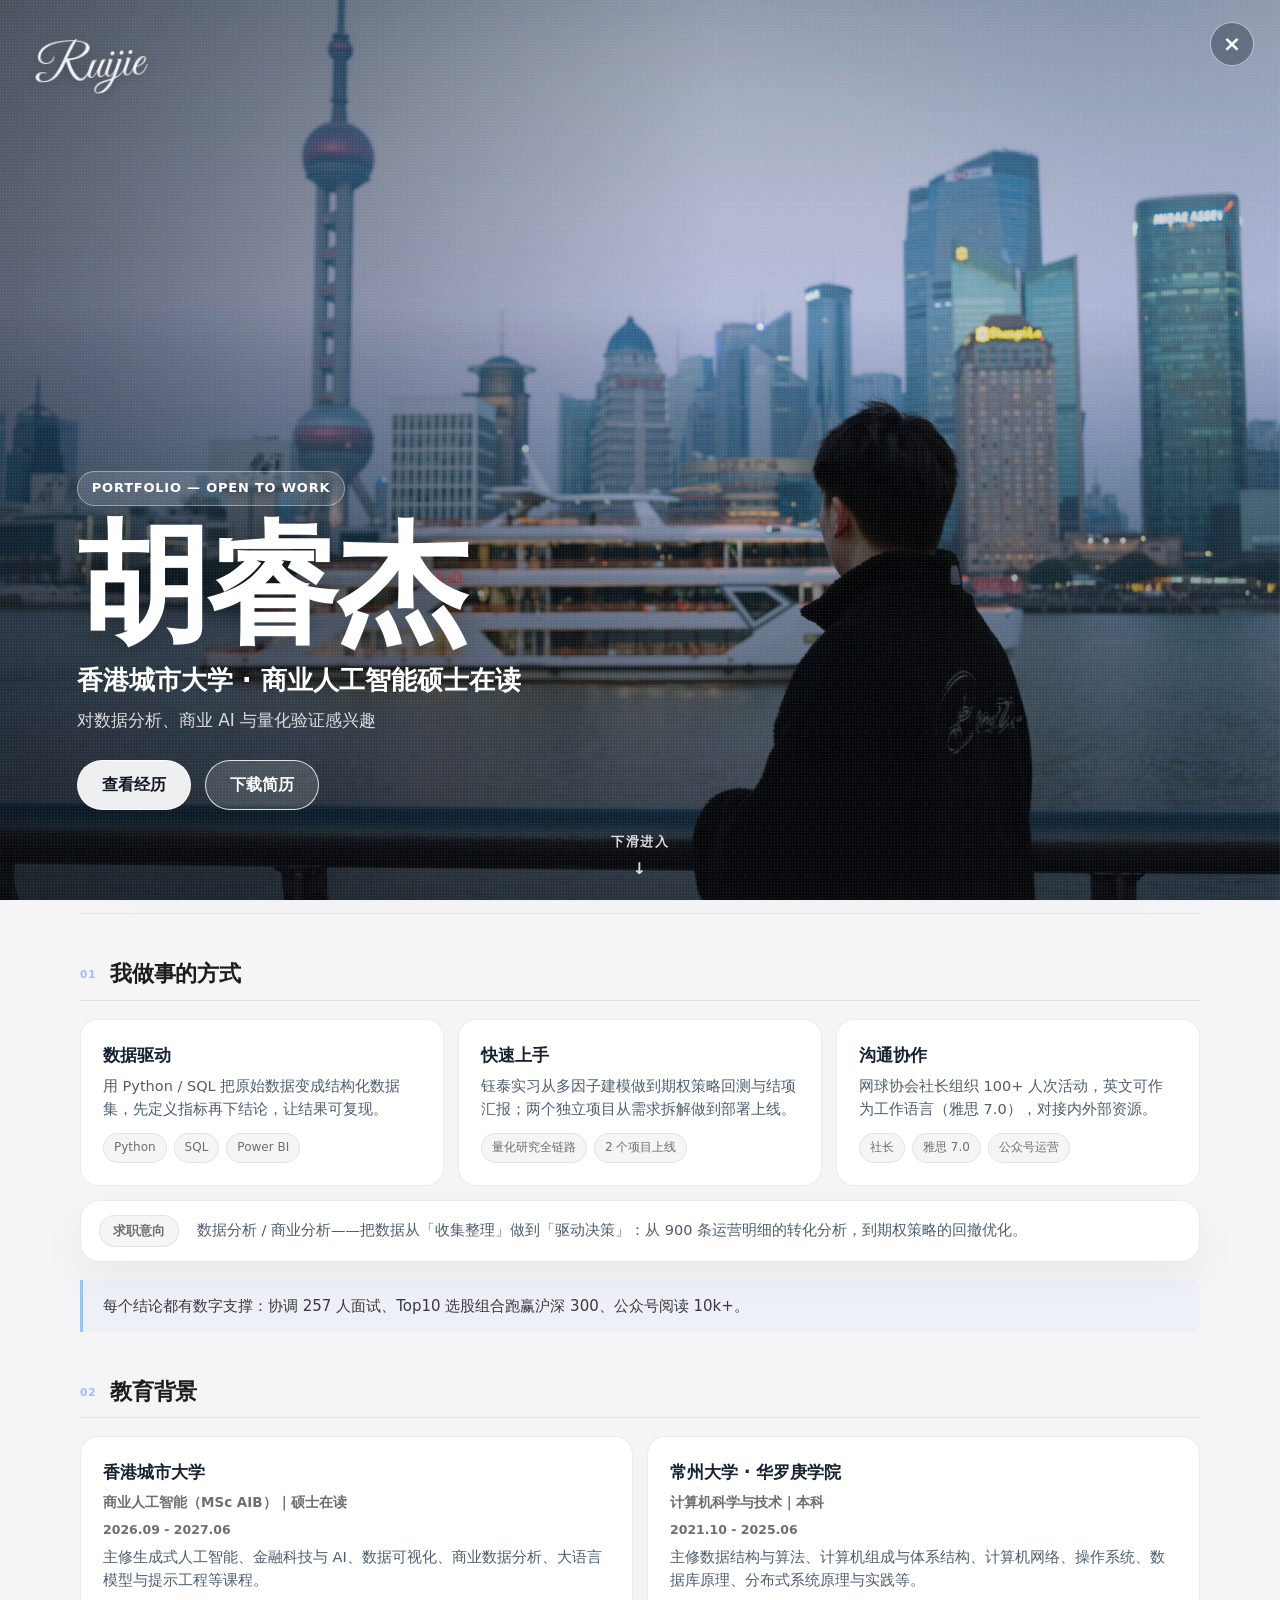
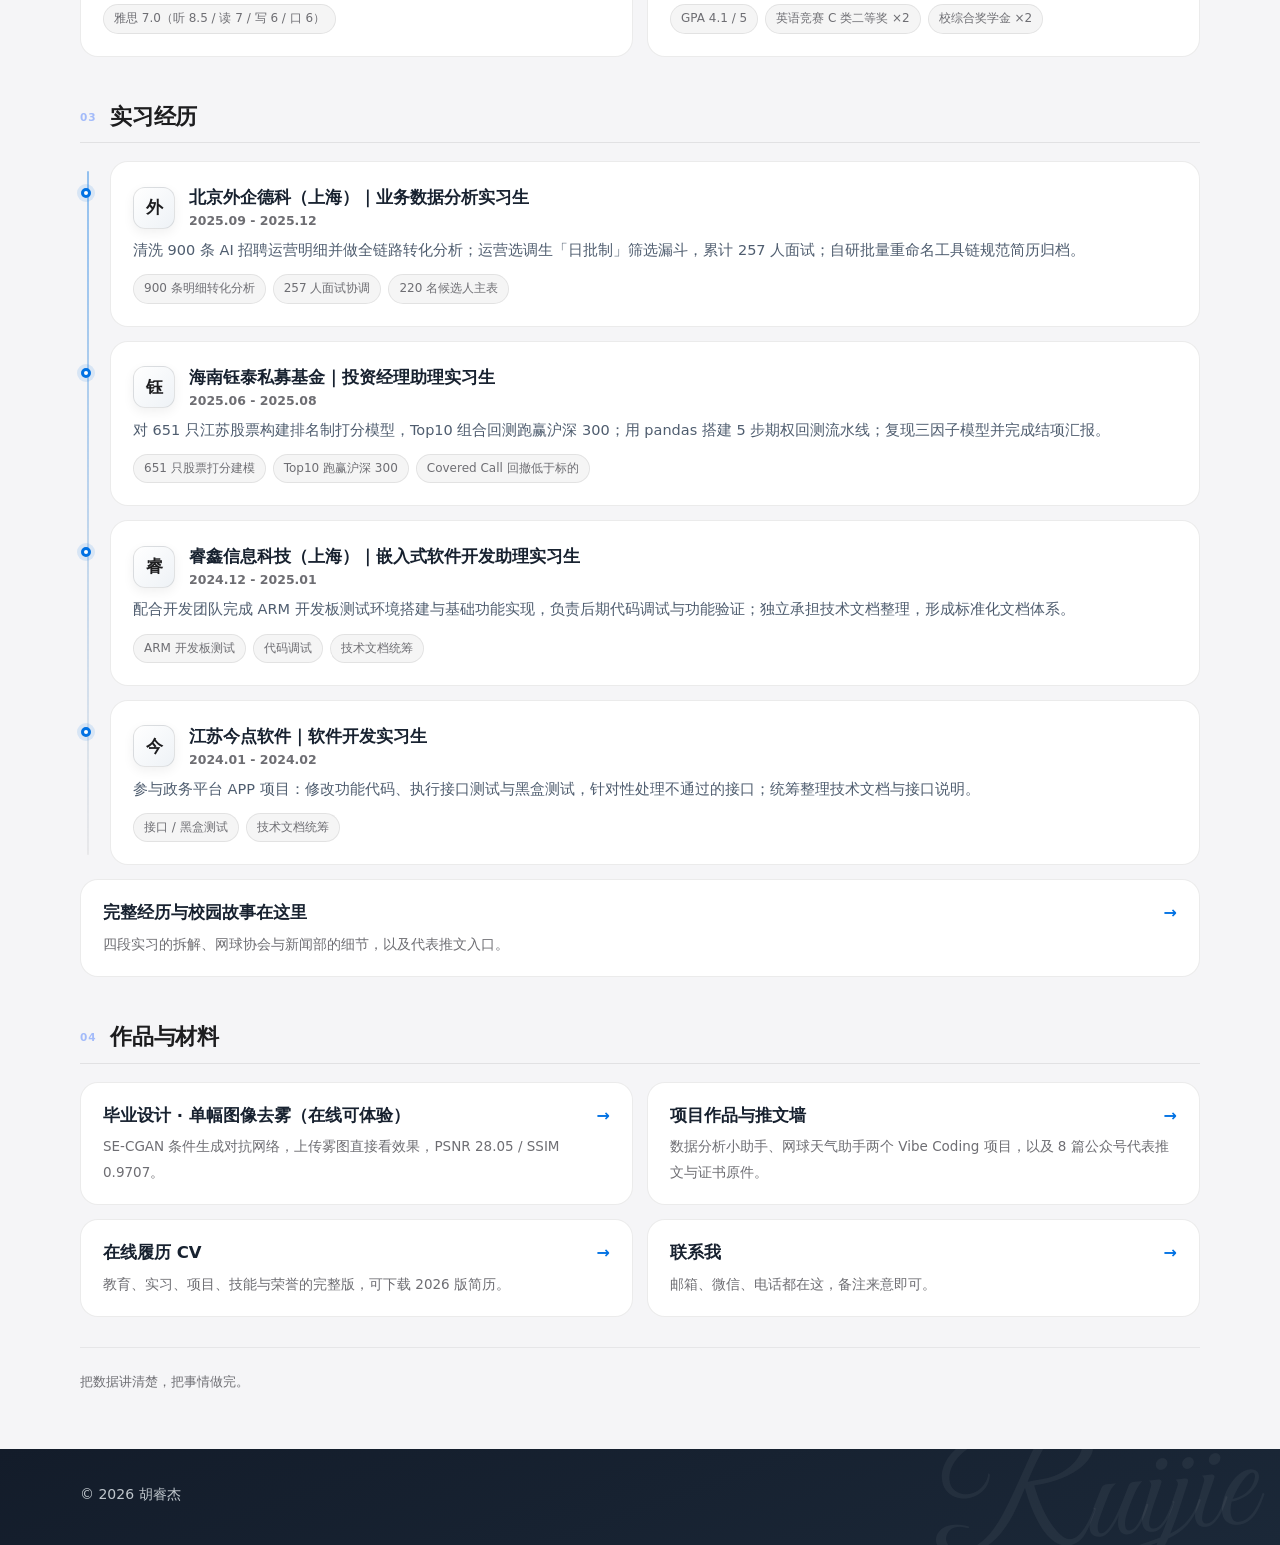
==== site/index.html @ 502c6fcb "feat: 子页对齐第四轮——页头入场编排/指标卡强调线/CV 编号/联系卡彩点（v=39） - 子页 page-hero 眉题/标题/导语/标签错峰入场（与主页同一仪式感） - mini-metri" ====
<!DOCTYPE html>
<html lang="zh-CN">
<head>
  <meta charset="UTF-8" />
  <meta name="viewport" content="width=device-width, initial-scale=1.0" />
  <title>胡睿杰 · 数据分析与商业 AI · 香港城市大学</title>
  <meta name="description" content="胡睿杰的个人主页 —— 计算机科班 × 商业 AI 复合背景，四段实习横跨数据、量化与开发，含毕业设计图像去雾算法在线体验。" />
  <meta name="theme-color" content="#f3f6f8" />
  <link rel="icon" href="assets/favicon.svg" type="image/svg+xml" />
  <meta property="og:type" content="website" />
  <meta property="og:locale" content="zh_CN" />
  <meta property="og:site_name" content="胡睿杰个人主页" />
  <meta property="og:title" content="胡睿杰 · 数据分析与商业 AI" />
  <meta property="og:description" content="把数据从「收集整理」做到「驱动决策」。四段实习 · 毕业设计在线可体验。" />
  <meta property="og:url" content="./index.html" />
  <meta property="og:image" content="assets/profile-hero.jpg" />
  <link rel="preload" as="image" href="assets/intro-hero.jpg" fetchpriority="high" />
  <link rel="preload" as="image" href="assets/profile-hero.jpg" fetchpriority="high" />
  <link rel="stylesheet" href="css/style.css?v=39" />
</head>
<body data-page="home">
  <a class="skip-link" href="#main">跳到主要内容</a>

  <!-- ============ 顶部导航 ============ -->
  <header class="site-header">
    <div class="nav-wrap">
      <a class="brand" href="index.html">
        <span class="brand-mark">胡</span>
        <span class="brand-text">胡睿杰</span>
      </a>
      <nav class="top-nav" aria-label="主导航">
        <a href="index.html" data-nav="home">Home</a>
        <a href="about.html" data-nav="about">About</a>
        <a href="experience.html" data-nav="experience">Cases</a>
        <a href="works.html" data-nav="works">Works</a>
        <a href="cv.html" data-nav="cv">CV</a>
        <a href="life.html" data-nav="life">Life</a>
        <a href="contact.html" data-nav="contact">Contact</a>
      </nav>
    </div>
  </header>

  <nav class="mobile-nav" aria-label="移动端导航">
    <a href="index.html" data-nav="home">首页</a>
    <a href="about.html" data-nav="about">关于</a>
    <a href="experience.html" data-nav="experience">经历</a>
    <a href="works.html" data-nav="works">作品</a>
    <a href="cv.html" data-nav="cv">履历</a>
    <a href="life.html" data-nav="life">生活</a>
    <a href="contact.html" data-nav="contact">联系</a>
  </nav>

  <!-- 工作 / 生活模式切换 -->
  <button class="mode-toggle" type="button" data-mode-toggle aria-pressed="false" aria-label="打开生活模式">
    <span data-mode-label>生活模式</span>
    <span class="mode-track" aria-hidden="true"><span></span></span>
  </button>

  <!-- ============ 开场遮罩：外滩暮色 → 主视觉 ============ -->
  <div class="work-intro" data-work-intro role="presentation">
    <span class="wi-sign" aria-hidden="true">Ruijie</span>
    <button class="wi-close" type="button" aria-label="进入主页">×</button>
    <div class="wi-media" aria-hidden="true">
      <img src="assets/intro-hero.jpg" alt="" loading="eager" fetchpriority="high" decoding="async" />
      <div class="wi-scrim"></div>
      <div class="wi-grain"></div>
    </div>
    <div class="wi-copy">
      <p class="wi-kicker">PORTFOLIO — OPEN TO WORK</p>
      <h1 class="wi-h1">胡睿杰</h1>
      <p class="wi-role">香港城市大学 · 商业人工智能硕士在读</p>
      <p class="wi-interests">对数据分析、商业 AI 与量化验证感兴趣</p>
      <div class="wi-actions">
        <a class="wi-btn wi-btn--primary" href="#experience">查看经历</a>
        <a class="wi-btn" href="assets/resume.pdfx" download="胡睿杰-简历-2026.pdf">下载简历</a>
      </div>
    </div>
    <div class="wi-hint" aria-hidden="true"><span>下滑进入</span><i>↓</i></div>
  </div>

  <main id="main">

    <!-- ==================================================
         工作区
         ================================================== -->
    <section class="profile-shell" data-mode-view="work" aria-hidden="false">
      <header class="profile-hero-card">
        <span class="hero-side-label" aria-hidden="true">PORTFOLIO — 2026 · SHANGHAI</span>
        <div class="profile-visual">
          <figure class="profile-portrait">
            <img src="assets/profile-hero.jpg" width="720" height="960" alt="胡睿杰个人照片（上海外滩）" loading="eager" fetchpriority="high" decoding="async" />
            <figcaption><span>Target</span><strong>数据分析 × 商业 AI</strong></figcaption>
          </figure>
          <div class="portrait-note" aria-label="头像下说明">
            <p>习惯把一件事从「拿到原始数据」一路做到「能支撑业务决策」，每个结论都有数字支撑。</p>
          </div>
        </div>
        <div class="profile-hero-copy">
          <p class="profile-kicker">工作区 / Data × AI</p>
          <h1>胡睿杰<span class="hero-sign" aria-hidden="true">Ruijie</span></h1>
          <p class="profile-role">计算机科学与技术本科 · 香港城市大学商业人工智能硕士在读</p>
          <p class="profile-slogan">数据分析 · 商业 AI · 量化验证 · 坐标上海</p>
          <p class="profile-contact">18916647173 · 921458257@qq.com · 微信 nick921458257</p>
          <div class="profile-actions">
            <a class="is-primary" href="cv.html">查看 CV</a>
            <a href="assets/resume.pdfx" download="胡睿杰-简历-2026.pdf">下载简历</a>
            <a href="assets/resume-en.pdfx" download="HuRuijie-Resume-2026.pdf">英文简历</a>
            <a href="experience.html">经历详情</a>
            <a href="works.html">作品材料</a>
            <a href="contact.html">联系我</a>
          </div>
          <div class="hero-proof-grid" aria-label="核心数据">
            <article><strong><span data-count="4">0</span> 段</strong><span>实习经历</span></article>
            <article><strong><span data-count="4.1" data-decimals="1">0</span> / 5</strong><span>本科 GPA</span></article>
            <article><strong><span data-count="7" data-decimals="1">0</span></strong><span>雅思成绩</span></article>
            <article><strong><span data-count="2">0</span> 个</strong><span>双项目已上线</span></article>
          </div>
        </div>
      </header>

      <div class="ticker" aria-hidden="true">
        <div class="ticker-track">
          <span>数据分析</span><i>✦</i><span>商业 AI</span><i>✦</i><span>量化验证</span><i>✦</i><span>Python</span><i>✦</i><span>SQL</span><i>✦</i><span>Power BI</span><i>✦</i><span>Vibe Coding</span><i>✦</i><span>FastAPI</span><i>✦</i><span>Docker</span><i>✦</i><span>CloudBase</span><i>✦</i>
          <span>数据分析</span><i>✦</i><span>商业 AI</span><i>✦</i><span>量化验证</span><i>✦</i><span>Python</span><i>✦</i><span>SQL</span><i>✦</i><span>Power BI</span><i>✦</i><span>Vibe Coding</span><i>✦</i><span>FastAPI</span><i>✦</i><span>Docker</span><i>✦</i><span>CloudBase</span><i>✦</i>
        </div>
      </div>

      <section class="profile-section reveal" id="section-method">
        <h2>我做事的方式</h2>
        <div class="profile-grid three">
          <article class="profile-card">
            <strong>数据驱动</strong>
            <p>用 Python / SQL 把原始数据变成结构化数据集，先定义指标再下结论，让结果可复现。</p>
            <div class="profile-tags"><span>Python</span><span>SQL</span><span>Power BI</span></div>
          </article>
          <article class="profile-card">
            <strong>快速上手</strong>
            <p>钰泰实习从多因子建模做到期权策略回测与结项汇报；两个独立项目从需求拆解做到部署上线。</p>
            <div class="profile-tags"><span>量化研究全链路</span><span>2 个项目上线</span></div>
          </article>
          <article class="profile-card">
            <strong>沟通协作</strong>
            <p>网球协会社长组织 100+ 人次活动，英文可作为工作语言（雅思 7.0），对接内外部资源。</p>
            <div class="profile-tags"><span>社长</span><span>雅思 7.0</span><span>公众号运营</span></div>
          </article>
        </div>
        <div class="career-intent">
          <span>求职意向</span>
          <p>数据分析 / 商业分析——把数据从「收集整理」做到「驱动决策」：从 900 条运营明细的转化分析，到期权策略的回撤优化。</p>
        </div>
        <blockquote>每个结论都有数字支撑：协调 257 人面试、Top10 选股组合跑赢沪深 300、公众号阅读 10k+。</blockquote>
      </section>

      <section class="profile-section reveal">
        <h2>教育背景</h2>
        <div class="profile-grid two">
          <article class="profile-card">
            <strong>香港城市大学</strong>
            <span>商业人工智能（MSc AIB）｜硕士在读</span>
            <small>2026.09 - 2027.06</small>
            <p>主修生成式人工智能、金融科技与 AI、数据可视化、商业数据分析、大语言模型与提示工程等课程。</p>
            <div class="profile-tags"><span>雅思 7.0（听 8.5 / 读 7 / 写 6 / 口 6）</span></div>
          </article>
          <article class="profile-card">
            <strong>常州大学 · 华罗庚学院</strong>
            <span>计算机科学与技术｜本科</span>
            <small>2021.10 - 2025.06</small>
            <p>主修数据结构与算法、计算机组成与体系结构、计算机网络、操作系统、数据库原理、分布式系统原理与实践等。</p>
            <div class="profile-tags"><span>GPA 4.1 / 5</span><span>英语竞赛 C 类二等奖 ×2</span><span>校综合奖学金 ×2</span></div>
          </article>
        </div>
      </section>

      <section class="profile-section reveal" id="experience">
        <h2>实习经历</h2>
        <div class="profile-timeline">
          <article class="profile-card">
            <div class="profile-card-head">
              <span class="company-chip" aria-hidden="true">外</span>
              <div>
                <strong>北京外企德科（上海）｜业务数据分析实习生</strong>
                <small>2025.09 - 2025.12</small>
              </div>
            </div>
            <p>清洗 900 条 AI 招聘运营明细并做全链路转化分析；运营选调生「日批制」筛选漏斗，累计 257 人面试；自研批量重命名工具链规范简历归档。</p>
            <div class="profile-tags"><span>900 条明细转化分析</span><span>257 人面试协调</span><span>220 名候选人主表</span></div>
          </article>
          <article class="profile-card">
            <div class="profile-card-head">
              <span class="company-chip" aria-hidden="true">钰</span>
              <div>
                <strong>海南钰泰私募基金｜投资经理助理实习生</strong>
                <small>2025.06 - 2025.08</small>
              </div>
            </div>
            <p>对 651 只江苏股票构建排名制打分模型，Top10 组合回测跑赢沪深 300；用 pandas 搭建 5 步期权回测流水线；复现三因子模型并完成结项汇报。</p>
            <div class="profile-tags"><span>651 只股票打分建模</span><span>Top10 跑赢沪深 300</span><span>Covered Call 回撤低于标的</span></div>
          </article>
          <article class="profile-card">
            <div class="profile-card-head">
              <span class="company-chip" aria-hidden="true">睿</span>
              <div>
                <strong>睿鑫信息科技（上海）｜嵌入式软件开发助理实习生</strong>
                <small>2024.12 - 2025.01</small>
              </div>
            </div>
            <p>配合开发团队完成 ARM 开发板测试环境搭建与基础功能实现，负责后期代码调试与功能验证；独立承担技术文档整理，形成标准化文档体系。</p>
            <div class="profile-tags"><span>ARM 开发板测试</span><span>代码调试</span><span>技术文档统筹</span></div>
          </article>
          <article class="profile-card">
            <div class="profile-card-head">
              <span class="company-chip" aria-hidden="true">今</span>
              <div>
                <strong>江苏今点软件｜软件开发实习生</strong>
                <small>2024.01 - 2024.02</small>
              </div>
            </div>
            <p>参与政务平台 APP 项目：修改功能代码、执行接口测试与黑盒测试，针对性处理不通过的接口；统筹整理技术文档与接口说明。</p>
            <div class="profile-tags"><span>接口 / 黑盒测试</span><span>技术文档统筹</span></div>
          </article>
        </div>
        <a class="profile-link-card" href="experience.html" style="margin-top:14px"><em>→</em><strong>完整经历与校园故事在这里</strong><span>四段实习的拆解、网球协会与新闻部的细节，以及代表推文入口。</span></a>
      </section>

      <section class="profile-section reveal">
        <h2>作品与材料</h2>
        <div class="profile-grid two">
          <a class="profile-link-card" href="dehaze.html" data-dehaze-demo><em>→</em><strong>毕业设计 · 单幅图像去雾（在线可体验）</strong><span>SE-CGAN 条件生成对抗网络，上传雾图直接看效果，PSNR 28.05 / SSIM 0.9707。</span></a>
          <a class="profile-link-card" href="works.html"><em>→</em><strong>项目作品与推文墙</strong><span>数据分析小助手、网球天气助手两个 Vibe Coding 项目，以及 8 篇公众号代表推文与证书原件。</span></a>
          <a class="profile-link-card" href="cv.html"><em>→</em><strong>在线履历 CV</strong><span>教育、实习、项目、技能与荣誉的完整版，可下载 2026 版简历。</span></a>
          <a class="profile-link-card" href="contact.html"><em>→</em><strong>联系我</strong><span>邮箱、微信、电话都在这，备注来意即可。</span></a>
        </div>
      </section>

      <footer class="profile-footer">把数据讲清楚，把事情做完。</footer>
    </section>

    <!-- ==================================================
         生活区
         ================================================== -->
    <section class="profile-shell" data-mode-view="life" aria-hidden="true" inert hidden>
      <header class="profile-hero-life">
        <div class="profile-hero-copy">
          <p class="profile-kicker">下班后 / Life</p>
          <h1>生活里的我</h1>
          <div class="friend-card" aria-label="交友名片">
            <div class="friend-zodiac" aria-hidden="true"><span>🎾</span></div>
            <div>
              <span class="friend-label">交友名片</span>
              <strong>网球协会社长 · 剪辑 &amp; 摄影</strong>
              <p>白天和数据打交道，晚上在球场、剪辑台和取景框里换脑子。</p>
            </div>
          </div>
          <div class="profile-actions">
            <a class="is-primary" href="contact.html">聊聊</a>
            <a href="works.html">看作品</a>
            <a href="cv.html">看履历</a>
          </div>
          <div class="signal-board" data-signal-board>
            <div class="signal-tabs" role="tablist" aria-label="生活兴趣">
              <button type="button" class="is-active" data-signal-tab data-signal-text="网球打了四年，从院队训练打到校级比赛执裁，球场是留给自己的换脑时间。">网球</button>
              <button type="button" data-signal-tab data-signal-text="PR / 剪映剪片子，Lightroom 和 PS 修图；公众号推文的排版美编也一直在做。">剪辑 &amp; 摄影</button>
              <button type="button" data-signal-tab data-signal-text="坐标上海，喜欢带着相机压马路，外滩、街角和落日都拍。">街头</button>
            </div>
            <p data-signal-copy aria-live="polite">网球打了四年，从院队训练打到校级比赛执裁，球场是留给自己的换脑时间。</p>
          </div>
          <div class="hero-proof-grid" aria-label="生活关键词">
            <article><strong>Sport</strong><span>网球</span></article>
            <article><strong>Create</strong><span>PR 剪辑 / LR 修图</span></article>
            <article><strong>City</strong><span>坐标上海</span></article>
            <article><strong>Media</strong><span>公众号美编</span></article>
          </div>
        </div>
        <figure class="life-portrait">
          <img src="assets/life/life-p1.jpg" data-random-life-photo data-photo-pool="assets/life/life-p1.jpg,assets/life/life-p2.jpg,assets/life/life-p3.jpg,assets/life/life-p4.jpg" width="675" height="900" alt="随机生活照片" loading="lazy" decoding="async" />
        </figure>
      </header>

      <div class="ticker ticker--life" aria-hidden="true">
        <div class="ticker-track">
          <span>网球</span><i>✦</i><span>剪辑</span><i>✦</i><span>摄影</span><i>✦</i><span>街头</span><i>✦</i><span>落日</span><i>✦</i><span>雪场</span><i>✦</i><span>上海</span><i>✦</i><span>公众号美编</span><i>✦</i><span>三体</span><i>✦</i><span>F1</span><i>✦</i>
          <span>网球</span><i>✦</i><span>剪辑</span><i>✦</i><span>摄影</span><i>✦</i><span>街头</span><i>✦</i><span>落日</span><i>✦</i><span>雪场</span><i>✦</i><span>上海</span><i>✦</i><span>公众号美编</span><i>✦</i><span>三体</span><i>✦</i><span>F1</span><i>✦</i>
        </div>
      </div>

      <section class="profile-section profile-life-gallery reveal">
        <h2>生活照片墙</h2>
        <p class="wall-hint life-hint">按住照片左右拖动浏览，也可以聚焦后使用键盘方向键。</p>
        <div class="drag-wall photo-wall" data-drag-wall tabindex="0" aria-label="生活照片墙，可左右拖动">
          <figure><img src="assets/life/life-01.jpg" alt="躺在木地板上休息" draggable="false" loading="lazy" /><figcaption>日常</figcaption></figure>
          <figure><img src="assets/life/life-02.jpg" alt="秋日金黄的树叶" draggable="false" loading="lazy" /><figcaption>秋叶</figcaption></figure>
          <figure><img src="assets/life/life-03.jpg" alt="银杏树下的古建长廊" draggable="false" loading="lazy" /><figcaption>银杏</figcaption></figure>
          <figure><img src="assets/life/life-04.jpg" alt="俯瞰海岸线" draggable="false" loading="lazy" /><figcaption>海岸</figcaption></figure>
          <figure><img src="assets/life/life-05.jpg" alt="黑白色调的海边" draggable="false" loading="lazy" /><figcaption>海边</figcaption></figure>
          <figure><img src="assets/life/life-06.jpg" alt="日落下的剪影" draggable="false" loading="lazy" /><figcaption>日落</figcaption></figure>
          <figure><img src="assets/life/life-07.jpg" alt="街头的气球摊" draggable="false" loading="lazy" /><figcaption>街头</figcaption></figure>
          <figure><img src="assets/life/life-08.jpg" alt="路边遇见的猫" draggable="false" loading="lazy" /><figcaption>猫</figcaption></figure>
          <figure><img src="assets/life/life-09.jpg" alt="街边画像师" draggable="false" loading="lazy" /><figcaption>画摊</figcaption></figure>
          <figure><img src="assets/life/life-10.jpg" alt="行驶中的列车窗外" draggable="false" loading="lazy" /><figcaption>列车</figcaption></figure>
          <figure><img src="assets/life/life-11.jpg" alt="夜晚街头拍摄" draggable="false" loading="lazy" /><figcaption>夜拍</figcaption></figure>
          <figure><img src="assets/life/life-12.jpg" alt="雪场滑雪" draggable="false" loading="lazy" /><figcaption>滑雪</figcaption></figure>
        </div>
      </section>

      <section class="profile-section reveal">
        <h2>爱好</h2>
        <div class="profile-grid two">
          <article class="profile-card">
            <strong>在动</strong>
            <p>网球协会社长，组织训练与校级比赛执裁，从 0-1 参与策划校级比赛。</p>
            <div class="profile-tags"><span>网球 · 社长</span><span>周训 10+ 次</span><span>校级比赛执裁</span></div>
          </article>
          <article class="profile-card">
            <strong>在创作</strong>
            <p>视频剪辑（PR / 剪映）、摄影修图（Lightroom / PS）、公众号推文美编。</p>
            <div class="profile-tags"><span>视频剪辑</span><span>摄影修图</span><span>美编</span><span>英语 · 雅思 7.0</span></div>
          </article>
        </div>
      </section>

      <section class="profile-section reveal">
        <h2>镜头里的</h2>
        <p style="margin:0 0 14px;color:#4f5d6f;font-size:14.5px">取景框常去的几类地方：街头、秋天、海边、夜色和雪场。</p>
        <div class="cover-grid">
          <figure class="cover-card">
            <span class="cover-art"><img src="assets/life/life-07.jpg" alt="街头气球摊" loading="lazy" /></span>
            <span class="cover-label">街头</span><strong>人间烟火</strong><em>气球摊</em>
          </figure>
          <figure class="cover-card">
            <span class="cover-art"><img src="assets/life/life-02.jpg" alt="秋日金黄树叶" loading="lazy" /></span>
            <span class="cover-label">自然</span><strong>秋叶</strong><em>季节感</em>
          </figure>
          <figure class="cover-card">
            <span class="cover-art"><img src="assets/life/life-04.jpg" alt="俯瞰海岸线" loading="lazy" /></span>
            <span class="cover-label">远方</span><strong>海岸</strong><em>远眺</em>
          </figure>
          <figure class="cover-card">
            <span class="cover-art"><img src="assets/life/life-11.jpg" alt="夜晚街头" loading="lazy" /></span>
            <span class="cover-label">城市</span><strong>夜色</strong><em>夜拍</em>
          </figure>
          <figure class="cover-card">
            <span class="cover-art"><img src="assets/life/life-10.jpg" alt="列车窗外" loading="lazy" /></span>
            <span class="cover-label">旅途</span><strong>列车</strong><em>在路上</em>
          </figure>
          <figure class="cover-card">
            <span class="cover-art"><img src="assets/life/life-12.jpg" alt="雪场滑雪" loading="lazy" /></span>
            <span class="cover-label">冬天</span><strong>雪场</strong><em>滑雪</em>
          </figure>
        </div>
      </section>

      <section class="profile-section reveal">
        <h2>片单和书架</h2>
        <p style="margin:0 0 14px;color:#4f5d6f;font-size:14.5px">片单和书架里常出现的几个名字，剪辑找灵感时也会翻。</p>
        <div class="media-grid">
          <article class="media-card">
            <span class="media-poster"><img src="assets/media/wandering-earth.jpg" alt="《流浪地球》海报" loading="lazy" decoding="async" /></span>
            <span class="media-type">电影 / 科幻</span><strong>《流浪地球》</strong><em>带着家流浪</em>
          </article>
          <article class="media-card">
            <span class="media-poster"><img src="assets/media/f1.jpg" alt="《F1：狂飙飞车》海报" loading="lazy" decoding="async" /></span>
            <span class="media-type">电影 / 运动</span><strong>《F1：狂飙飞车》</strong><em>极速热血</em>
          </article>
          <article class="media-card">
            <span class="media-poster"><img src="assets/media/oppenheimer.jpg" alt="《奥本海默》海报" loading="lazy" decoding="async" /></span>
            <span class="media-type">电影 / 传记</span><strong>《奥本海默》</strong><em>传记史诗</em>
          </article>
          <article class="media-card">
            <span class="media-poster"><img src="assets/media/dragon-restaurant.jpg" alt="《欢迎来龙餐馆》海报" loading="lazy" decoding="async" /></span>
            <span class="media-type">电影 / 战争</span><strong>《欢迎来龙餐馆》</strong><em>战火与烟火</em>
          </article>
        </div>
        <div class="media-sub"><span class="comic-label">番剧口味</span></div>
        <div class="media-grid media-grid--books">
          <article class="media-card">
            <span class="media-poster"><img src="assets/media/attack-on-titan.jpg" alt="《进击的巨人》海报" loading="lazy" decoding="async" /></span>
            <span class="media-type">热血 / 神作</span><strong>《进击的巨人》</strong><em>自由与墙</em>
          </article>
          <article class="media-card">
            <span class="media-poster"><img src="assets/media/frieren.jpg" alt="《葬送的芙莉莲》海报" loading="lazy" decoding="async" /></span>
            <span class="media-type">治愈 / 奇幻</span><strong>《葬送的芙莉莲》</strong><em>旅途与时间</em>
          </article>
          <article class="media-card">
            <span class="media-poster"><img src="assets/media/scissor-seven.jpg" alt="《刺客伍六七》海报" loading="lazy" decoding="async" /></span>
            <span class="media-type">搞笑 / 热血</span><strong>《刺客伍六七》</strong><em>无厘头温柔</em>
          </article>
        </div>
        <div class="media-sub"><span class="comic-label">阅读清单</span></div>
        <div class="media-grid media-grid--books">
          <article class="media-card">
            <span class="media-poster"><img src="assets/media/three-body.jpg" alt="《三体》封面" loading="lazy" decoding="async" /></span>
            <span class="media-type">刘慈欣</span><strong>《三体》</strong><em>宏大叙事</em>
          </article>
          <article class="media-card">
            <span class="media-poster"><img src="assets/media/baiyexing.jpg" alt="《白夜行》封面" loading="lazy" decoding="async" /></span>
            <span class="media-type">东野圭吾</span><strong>《白夜行》</strong><em>罪与守望</em>
          </article>
          <article class="media-card">
            <span class="media-poster"><img src="assets/media/linhai-xueyuan.jpg" alt="《林海雪原》封面" loading="lazy" decoding="async" /></span>
            <span class="media-type">曲波</span><strong>《林海雪原》</strong><em>剿匪传奇</em>
          </article>
        </div>
      </section>

      <section class="profile-section reveal">
        <h2>正在听</h2>
        <p style="margin:0 0 14px;color:#4f5d6f;font-size:14.5px">歌单里会反复点开的几首。</p>
        <div class="song-grid">
          <article class="song-card">
            <img class="song-cover" src="assets/media/wedonttalkanymore.jpg" alt="We Don't Talk Anymore 单曲封面" width="300" height="300" loading="lazy" decoding="async" />
            <div><strong>We Don't Talk Anymore · Charlie Puth</strong><span>旋律一响就上头的一首。</span></div>
          </article>
          <article class="song-card">
            <img class="song-cover" src="assets/media/baby.jpg" alt="Baby 单曲封面" width="300" height="300" loading="lazy" decoding="async" />
            <div><strong>Baby · Justin Bieber</strong><span>前奏一响就回到学生时代。</span></div>
          </article>
          <article class="song-card">
            <img class="song-cover" src="assets/media/aicuo.jpg" alt="王力宏《改变自己》专辑封面" width="300" height="300" loading="lazy" decoding="async" />
            <div><strong>爱错 · 王力宏</strong><span>专辑里最耐听的一首。</span></div>
          </article>
        </div>
      </section>

      <section class="profile-section reveal">
        <h2>去过的地方</h2>
        <p style="margin:0 0 14px;color:#4f5d6f;font-size:14.5px">镜头跟着通勤、假期和心情走——压马路、追秋天、去海边、上雪场。</p>
        <div class="career-intent">
          <span>出发地</span>
          <p>上海 —— 外滩的落日、古镇的园林、海岸线和冬天的雪场。</p>
        </div>
        <div class="profile-tags" style="margin-top:14px">
          <span>上海 · 外滩</span><span>古镇园林</span><span>海岸线</span><span>雪场</span><span>街头巷尾</span><span>列车窗外</span>
        </div>
      </section>

      <footer class="profile-footer">数据之外，生活也要有留白。</footer>
    </section>
  </main>

  <footer class="footer">
    <div class="container">
      <span>© <span data-year>2026</span> 胡睿杰</span>
    </div>
  </footer>

  <button class="back-top" data-back-top type="button" aria-label="返回顶部">↑</button>

  <script type="module" src="js/app.js?v=39"></script>
</body>
</html>
---- site/css/style.css ----
/* ============================================================
   胡睿杰个人主页 · 全站样式
   设计语言：浅灰纸张底 + 墨色描边 + 硬偏移阴影（子页）
            Apple 式极简白卡（主页工作区）
   ============================================================ */

/* 手写署名字体：自托管（OFL 许可），全站一致，无外部依赖 */
@font-face {
  font-family: "Great Vibes";
  font-style: normal;
  font-weight: 400;
  font-display: swap;
  src: url("../assets/fonts/great-vibes-latin.woff2") format("woff2");
}

/* ---------- 设计令牌 ---------- */
:root {
  --paper: #f3f6f8;
  --ink: #17212f;
  --ink-2: #3f4c5f;
  --muted: #667085;
  --line: rgba(37, 52, 66, 0.12);
  --line-strong: rgba(23, 33, 47, 0.16);
  --white: #ffffff;
  --blue: #326bff;
  --apple-blue: #0071e3;
  --teal: #1f6c88;
  --orange: #f39b43;
  --cyan: #29c7cf;
  --shadow-soft: 0 22px 60px rgba(37, 52, 66, 0.1);
  --shadow-soft-sm: 0 12px 34px rgba(37, 52, 66, 0.08);
  --comic-shadow: 7px 7px 0 rgba(16, 23, 34, 0.12);
  --comic-shadow-sm: 4px 4px 0 rgba(16, 23, 34, 0.12);
  --radius: 8px;
  --radius-lg: 18px;
  --ease: cubic-bezier(0.22, 0.61, 0.36, 1);
  --text-2: #455366;
  --font-sans: "PingFang SC", "Microsoft YaHei", "Noto Sans SC", system-ui,
    -apple-system, BlinkMacSystemFont, sans-serif;
  --font-script: "Great Vibes", cursive;

  /* 主页工作区（Apple 风） */
  --profile-bg: #f5f5f7;
  --profile-text: #1d1d1f;
  --profile-text-2: #6e6e73;
  --profile-border: rgba(0, 0, 0, 0.08);
  --profile-card: #ffffff;
  --profile-accent: #0071e3;
}

/* ---------- 基础 ---------- */
* { box-sizing: border-box; }
*::before, *::after { box-sizing: border-box; }

html {
  scroll-behavior: smooth;
  scroll-padding-top: 88px;
  overflow-x: hidden;
  max-width: 100vw;
  scrollbar-width: none; /* Firefox：隐藏页面滚动条，滚动能力保留 */
}

html::-webkit-scrollbar {
  display: none; /* Chromium/Safari：隐藏页面滚动条 */
  width: 0;
}

body {
  margin: 0;
  min-width: 320px;
  max-width: 100vw;
  overflow-x: hidden;
  min-height: 100vh;
  display: flex;
  flex-direction: column;
  color: var(--ink);
  font-family: var(--font-sans);
  line-height: 1.6;
  background:
    radial-gradient(660px 420px at 12% 4%, rgba(31, 108, 136, 0.1), transparent 70%),
    radial-gradient(560px 460px at 92% 72%, rgba(93, 116, 134, 0.09), transparent 70%),
    linear-gradient(rgba(243, 246, 248, 0.98), rgba(250, 252, 253, 0.96));
  background-attachment: fixed;
}
body > main { flex: 1 0 auto; }

/* 主页工作区：纯浅灰，干净 */
body[data-page="home"]:not(.life-mode) {
  background: var(--profile-bg);
}
/* 主页生活区：暖米色 */
body[data-page="home"].life-mode {
  background:
    radial-gradient(680px 420px at 88% 6%, rgba(243, 155, 67, 0.14), transparent 70%),
    radial-gradient(560px 480px at 8% 78%, rgba(41, 199, 207, 0.1), transparent 70%),
    linear-gradient(rgba(255, 250, 241, 0.98), rgba(253, 246, 236, 0.97));
  background-attachment: fixed;
}

a { color: inherit; text-decoration: none; }
img { display: block; max-width: 100%; }
button, summary { font: inherit; }
h1, h2, h3, h4, p, ul, ol { margin-top: 0; }
h2, h3 { line-height: 1.25; }

:focus-visible {
  outline: 3px solid rgba(50, 107, 255, 0.55);
  outline-offset: 3px;
  border-radius: 4px;
}

::selection { background: var(--ink); color: #fff; }

/* 数字统一等宽，跳动/对齐不抖 */
.hero-proof-grid strong,
.mini-metrics strong,
.paper-stack p strong,
.loading-timer,
.timeline-item time,
.cv-row time {
  font-variant-numeric: tabular-nums;
}

.skip-link {
  position: fixed;
  top: 12px;
  left: 12px;
  z-index: 3000;
  transform: translateY(-200%);
  padding: 10px 14px;
  border: 2px solid var(--ink);
  border-radius: var(--radius);
  background: var(--ink);
  color: #fff;
  font-weight: 700;
  box-shadow: var(--comic-shadow-sm);
  transition: transform 0.18s ease;
}
.skip-link:focus { transform: translateY(0); }

/* ---------- 容器与节 ---------- */
.container { width: min(1120px, calc(100% - 40px)); margin: 0 auto; }
.section { padding: 72px 0 88px; }
.section.tight { padding-top: 44px; }
.section-head { margin-bottom: 34px; }
.section-head h2 {
  margin: 0;
  font-size: clamp(30px, 4vw, 44px);
  font-weight: 700;
  letter-spacing: -0.01em;
}
.section-head h2 span { color: var(--muted); font-size: 0.55em; font-weight: 700; }

/* 区块编号：CSS 计数器自动编号，扫读时当目录用；右缘加大号 ghost 数字呼应 */
body { counter-reset: sec fs; }
.profile-shell { counter-reset: sec; }
.section-head { counter-increment: sec; position: relative; }
.section-head h2::before,
.profile-section h2::before {
  counter-increment: sec;
  content: "0" counter(sec);
  display: inline-block;
  margin-right: 14px;
  color: rgba(50, 107, 255, 0.42);
  font-size: 0.48em;
  font-weight: 700;
  letter-spacing: 0.08em;
  vertical-align: 0.28em;
  font-variant-numeric: tabular-nums;
}
.section-head h2::before { counter-increment: none; }
/* 子页区块右缘的 ghost 数字（编辑排版签名元素） */
.section-head::after {
  content: "0" counter(sec);
  position: absolute;
  right: -6px;
  top: -40px;
  z-index: -1;
  font-size: clamp(96px, 11vw, 148px);
  font-weight: 700;
  line-height: 1;
  letter-spacing: -0.05em;
  color: rgba(23, 33, 47, 0.05);
  pointer-events: none;
  font-variant-numeric: tabular-nums;
}

/* ---------- 顶部导航 ---------- */
.site-header {
  position: sticky;
  top: 0;
  z-index: 200;
  background: rgba(247, 250, 251, 0.9);
  -webkit-backdrop-filter: saturate(180%) blur(18px);
  backdrop-filter: saturate(180%) blur(18px);
  box-shadow: 0 1px 0 rgba(0, 0, 0, 0.05), 0 10px 30px rgba(37, 52, 66, 0.06);
}
body[data-page="home"] .site-header {
  background: rgba(255, 255, 255, 0.72);
}
body[data-page="home"].life-mode .site-header {
  background: rgba(255, 250, 244, 0.85);
}

.nav-wrap {
  width: min(1120px, calc(100% - 40px));
  margin: 0 auto;
  display: flex;
  align-items: center;
  justify-content: space-between;
  gap: 20px;
  min-height: 72px;
}

.brand {
  display: inline-flex;
  align-items: center;
  gap: 12px;
  font-weight: 700;
}
.brand-mark {
  display: grid;
  place-items: center;
  width: 42px;
  height: 42px;
  border: 2px solid var(--ink);
  border-radius: 12px;
  background: var(--ink);
  color: #f7fafb;
  font-size: 16px;
  font-weight: 700;
  box-shadow: 6px 6px 0 rgba(50, 107, 255, 0.16);
  flex: 0 0 auto;
}
.brand-text { line-height: 1.15; }
.brand-text small {
  display: block;
  color: var(--muted);
  font-size: 12px;
  font-weight: 700;
}

.top-nav { display: flex; align-items: center; gap: 6px; }
.top-nav a {
  border: 1px solid transparent;
  border-radius: 14px;
  padding: 9px 13px;
  color: var(--ink-2);
  font-size: 14px;
  font-weight: 700;
  white-space: nowrap;
  transition: transform 160ms ease, border-color 160ms ease,
    background 160ms ease, box-shadow 160ms ease;
}
.top-nav a:hover {
  transform: translateY(-2px);
  border-color: var(--line-strong);
  background: rgba(255, 255, 255, 0.85);
  box-shadow: 4px 4px 0 rgba(16, 23, 34, 0.08);
}
.top-nav a.is-active {
  background: rgba(255, 255, 255, 0.78);
  border-color: rgba(31, 108, 136, 0.34);
  color: var(--ink);
  box-shadow: 4px 4px 0 rgba(16, 23, 34, 0.1);
}
.top-nav a.nav-cta {
  border: 2px solid var(--ink);
  background: var(--white);
  box-shadow: var(--comic-shadow-sm);
}

/* 移动端底部导航 */
.mobile-nav {
  position: fixed;
  right: 12px;
  bottom: 12px;
  left: 12px;
  z-index: 210;
  display: none;
  grid-auto-flow: column;
  grid-auto-columns: 1fr;
  align-items: center;
  gap: 3px;
  border: 1px solid var(--line-strong);
  border-radius: 18px;
  padding: 8px;
  background: rgba(255, 255, 255, 0.94);
  -webkit-backdrop-filter: blur(16px);
  backdrop-filter: blur(16px);
  box-shadow: var(--shadow-soft);
}
.mobile-nav a {
  min-width: 0;
  padding: 8px 0;
  border-radius: 12px;
  text-align: center;
  font-size: 12px;
  font-weight: 700;
  line-height: 1.15;
  color: var(--ink-2);
  white-space: nowrap;
}
.mobile-nav a.is-active {
  background: var(--ink);
  color: #fff;
}

/* ---------- 页头（子页 hero） ---------- */
.page-hero { padding: 64px 0 26px; }
.eyebrow {
  display: inline-flex;
  align-items: center;
  gap: 8px;
  margin: 0 0 18px;
  border: 1px solid rgba(50, 107, 255, 0.18);
  border-radius: 999px;
  padding: 7px 12px;
  background: rgba(255, 255, 255, 0.82);
  color: #455366;
  font-size: 13px;
  font-weight: 700;
  box-shadow: 0 10px 26px rgba(16, 23, 34, 0.06);
}
.eyebrow::before {
  content: "";
  width: 9px;
  height: 9px;
  border-radius: 50%;
  background: linear-gradient(135deg, var(--cyan), var(--blue));
}
.page-title {
  margin: 0 0 18px;
  max-width: 840px;
  font-size: clamp(32px, 4.6vw, 46px);
  font-weight: 700;
  line-height: 1.15;
  letter-spacing: -0.01em;
  text-wrap: balance;
}
.lead {
  max-width: 760px;
  margin-bottom: 16px;
  color: #455366;
  font-size: 17px;
  font-weight: 600;
  text-wrap: balance;
}
.page-hero-note {
  max-width: 720px;
  margin: 14px 0 0;
  color: var(--muted);
  font-size: 16px;
  font-weight: 700;
}

/* 标签条 */
.comic-strip { display: flex; flex-wrap: wrap; gap: 10px; margin: 20px 0 0; }
.section-nav { display: flex; flex-wrap: wrap; gap: 10px; margin: 14px 0 0; }
.section-nav .tag::before { content: "↓ "; color: var(--teal); font-weight: 700; }
.tag, .metric-tag {
  display: inline-flex;
  align-items: center;
  min-height: 34px;
  border: 1px solid rgba(50, 107, 255, 0.18);
  border-radius: 999px;
  padding: 6px 12px;
  background: rgba(255, 255, 255, 0.82);
  color: #344054;
  font-size: 14px;
  font-weight: 700;
  box-shadow: 0 10px 28px rgba(16, 23, 34, 0.055);
}
.metric-tag { border-color: rgba(74, 141, 255, 0.26); }

/* ---------- 按钮 ---------- */
.actions { display: flex; flex-wrap: wrap; column-gap: 16px; row-gap: 24px; margin-top: 30px; }
.btn, .small-btn {
  display: inline-flex;
  align-items: center;
  justify-content: center;
  gap: 9px;
  min-height: 44px;
  border: 2px solid var(--ink);
  border-radius: 15px;
  padding: 12px 18px;
  background: var(--white);
  color: var(--ink);
  font-weight: 700;
  font-size: 16px;
  box-shadow: var(--comic-shadow);
  cursor: pointer;
  transition: transform 160ms ease, box-shadow 160ms ease, background 160ms ease;
}
.small-btn { min-height: 38px; padding: 8px 14px; font-size: 14px; border-radius: 12px; box-shadow: var(--comic-shadow-sm); }
.btn.primary, .small-btn.primary {
  background: linear-gradient(135deg, #101722, #1f2d41);
  color: #fff;
}
.btn:hover, .small-btn:hover {
  transform: translate(-2px, -2px);
  box-shadow: 9px 9px 0 rgba(16, 23, 34, 0.14);
}
.btn:active, .small-btn:active { transform: translate(2px, 2px); box-shadow: 2px 2px 0 rgba(16, 23, 34, 0.1); }

/* ---------- 通用卡片 / 网格 ---------- */
.grid { display: grid; gap: 18px; }
.grid.two { grid-template-columns: repeat(2, minmax(0, 1fr)); }
.grid.three { grid-template-columns: repeat(3, minmax(0, 1fr)); }

.card, .note-panel {
  border: 1px solid var(--line);
  border-radius: var(--radius);
  padding: 22px;
  background: rgba(255, 255, 255, 0.86);
  box-shadow: var(--shadow-soft);
  transition: transform 0.3s ease, box-shadow 0.3s ease;
}
.card:hover { transform: translateY(-3px); box-shadow: 0 26px 66px rgba(37, 52, 66, 0.13); }
.card strong { display: block; margin-bottom: 8px; font-size: 18px; }
.card p { margin-bottom: 0; color: var(--ink-2); }

.comic-label {
  display: inline-block;
  margin-bottom: 14px;
  border-left: 4px solid var(--blue);
  padding: 4px 0 4px 12px;
  font-weight: 700;
}

/* 交付快照（便签板） */
.comic-board {
  border: 2px solid var(--ink);
  border-radius: 22px;
  padding: 24px;
  background:
    linear-gradient(135deg, rgba(255, 244, 215, 0.96), rgba(246, 251, 255, 0.94)),
    radial-gradient(circle, rgba(23, 33, 47, 0.12) 1px, transparent 1.5px);
  background-size: auto, 22px 22px;
  box-shadow: 14px 14px 0 rgba(74, 141, 255, 0.14);
}
.paper-stack { display: grid; gap: 14px; }
.paper-stack p {
  display: flex;
  align-items: baseline;
  justify-content: space-between;
  gap: 18px;
  margin: 0;
  border: 2px solid rgba(23, 33, 47, 0.12);
  border-radius: var(--radius);
  padding: 16px;
  background: rgba(255, 255, 255, 0.82);
  box-shadow: 5px 5px 0 rgba(23, 33, 47, 0.06);
}
.paper-stack p strong { font-size: 24px; }
.paper-stack p span { color: var(--muted); font-weight: 700; }
.speech-bubble {
  position: relative;
  margin: 20px 0 0;
  max-width: 430px;
  border: 2px solid var(--ink);
  border-radius: 18px 18px 18px 5px;
  padding: 14px 16px;
  background: var(--white);
  color: var(--ink-2);
  font-weight: 700;
  box-shadow: 5px 5px 0 rgba(23, 33, 47, 0.08);
}

/* ---------- 列表 ---------- */
.bullet-list { margin: 0; padding-left: 20px; color: #4f5d6f; }
.bullet-list li { margin-bottom: 8px; }
.bullet-list li:last-child { margin-bottom: 0; }
.bullet-list strong { color: var(--ink); }

/* ---------- 时间线（经历页） ---------- */
.timeline { display: grid; gap: 18px; }
.timeline-item {
  position: relative;
  display: grid;
  grid-template-columns: 170px minmax(0, 1fr);
  gap: 18px;
  border: 2px solid var(--line);
  border-radius: var(--radius);
  padding: 20px 22px 22px 50px;
  background: rgba(255, 255, 255, 0.86);
  box-shadow: var(--shadow-soft);
  transition: transform 0.3s ease, box-shadow 0.3s ease;
}
.timeline-item:hover { transform: translateY(-3px); box-shadow: 0 26px 66px rgba(37, 52, 66, 0.13); }
.timeline-item::before {
  content: "";
  position: absolute;
  left: 18px;
  top: 28px;
  width: 14px;
  height: 14px;
  border: 3px solid var(--teal);
  border-radius: 50%;
  background: #fff;
  box-shadow: 0 0 0 4px rgba(31, 108, 136, 0.12);
}
.timeline-item time {
  color: var(--teal);
  font-weight: 700;
  font-size: 15px;
  white-space: nowrap; /* 日期不在中间断行（如 2025.09 - 2025.12） */
}
.timeline-item h3 { margin: 0 0 10px; font-size: 20px; }
.timeline-item > div > p { color: #4f5d6f; }
.timeline-item .case-tag {
  display: block;
  width: max-content;
  margin-bottom: 6px;
  border: 1px solid rgba(31, 108, 136, 0.4);
  border-radius: 999px;
  padding: 2px 10px;
  background: rgba(31, 108, 136, 0.08);
  color: var(--teal);
  font-size: 12px;
  font-weight: 700;
  letter-spacing: 0.05em;
}

.mini-metrics {
  display: grid;
  grid-template-columns: repeat(4, minmax(0, 1fr));
  gap: 10px;
  margin: 16px 0;
}
.mini-metrics > div {
  border: 1px solid var(--line);
  border-radius: 14px;
  padding: 12px 14px;
  background: rgba(255, 255, 255, 0.7);
}
.mini-metrics strong { display: block; font-size: 24px; font-weight: 700; }
.mini-metrics span { color: var(--muted); font-size: 13px; font-weight: 700; }

.output-panel {
  display: grid;
  grid-template-columns: repeat(4, minmax(0, 1fr));
  gap: 12px;
  margin-top: 18px;
}
.output-panel article {
  border: 1px solid rgba(23, 33, 47, 0.1);
  border-radius: var(--radius-lg);
  padding: 16px;
  background:
    linear-gradient(rgba(255, 255, 255, 0.88), rgba(246, 251, 255, 0.72)),
    radial-gradient(circle at 86% 12%, rgba(74, 141, 255, 0.12), transparent 34%);
  box-shadow: 0 14px 34px rgba(23, 33, 47, 0.06);
}
.output-panel article > span {
  color: var(--blue);
  font-size: 12px;
  font-weight: 700;
}
.output-panel article strong { display: block; margin: 6px 0 4px; font-size: 16px; }
.output-panel article p { margin: 0; color: var(--muted); font-size: 13.5px; }

/* ---------- 作品页 ---------- */
.flagship-work {
  position: relative;
  overflow: hidden;
  counter-increment: fs;
  display: grid;
  grid-template-columns: minmax(0, 1.12fr) minmax(0, 0.88fr);
  gap: 34px;
  border: 2px solid rgba(23, 33, 47, 0.13);
  border-radius: var(--radius-lg);
  padding: 28px;
  background:
    linear-gradient(135deg, rgba(255, 255, 255, 0.94), rgba(255, 247, 236, 0.82)),
    radial-gradient(circle at 90% 20%, rgba(243, 155, 67, 0.14), transparent 32%);
  box-shadow: 0 24px 70px rgba(23, 33, 47, 0.11);
  margin-bottom: 18px;
}
/* 旗舰卡右上角 ghost 编号（与区块编号同一母题） */
.flagship-work::after {
  content: "0" counter(fs);
  position: absolute;
  right: 16px;
  top: -18px;
  font-size: clamp(88px, 9vw, 124px);
  font-weight: 700;
  line-height: 1;
  letter-spacing: -0.05em;
  color: rgba(243, 155, 67, 0.14);
  pointer-events: none;
  font-variant-numeric: tabular-nums;
}
.flagship-copy h3 { margin: 0 0 12px; font-size: clamp(22px, 2.6vw, 30px); }
.flagship-copy > p { color: #4f5d6f; }
.work-value-list { display: grid; gap: 10px; margin: 18px 0 4px; }
.work-value-list p {
  display: flex;
  gap: 14px;
  margin: 0;
  border: 1px dashed var(--line-strong);
  border-radius: 12px;
  padding: 10px 14px;
  background: rgba(255, 255, 255, 0.6);
}
.work-value-list p strong { flex: 0 0 64px; color: var(--teal); font-weight: 700; }
.work-value-list p span { color: var(--ink-2); }
.flagship-preview {
  border: 1px solid rgba(23, 33, 47, 0.12);
  border-radius: var(--radius-lg);
  overflow: hidden;
  background: #101827;
  box-shadow: 0 18px 48px rgba(23, 33, 47, 0.16);
  align-self: start;
}
.flagship-preview img { width: 100%; height: 100%; object-fit: cover; }
.flagship-pair { display: grid; grid-template-columns: 1fr 1fr; }
.flagship-pair figure { margin: 0; position: relative; }
.flagship-pair img { width: 100%; height: 100%; object-fit: cover; }
.flagship-pair figcaption {
  position: absolute;
  left: 10px;
  bottom: 10px;
  padding: 3px 10px;
  border-radius: 999px;
  background: rgba(16, 24, 39, 0.72);
  color: #fff;
  font-size: 12px;
  font-weight: 700;
}
.flagship-actions { display: flex; flex-wrap: wrap; gap: 12px; margin-top: 18px; }

/* 作品示意图面板（无真实截图时的示意视觉，非截图） */
.spec-panel {
  display: grid;
  gap: 10px;
  align-self: start;
  border: 1px solid rgba(23, 33, 47, 0.12);
  border-radius: var(--radius-lg);
  padding: 20px;
  background:
    linear-gradient(135deg, rgba(19, 31, 45, 0.98), rgba(30, 58, 74, 0.94)),
    radial-gradient(circle at 86% 12%, rgba(43, 154, 154, 0.22), transparent 36%);
  color: #f7fafb;
  box-shadow: 0 18px 48px rgba(23, 33, 47, 0.16);
}
.spec-panel .spec-head {
  display: flex;
  align-items: baseline;
  justify-content: space-between;
  gap: 10px;
  border-bottom: 1px solid rgba(255, 255, 255, 0.14);
  padding-bottom: 10px;
}
.spec-panel .spec-head strong { font-size: 15px; }
.spec-panel .spec-head em { font-style: normal; color: #7fd1d1; font-size: 12px; font-weight: 700; }
.spec-panel .spec-row {
  display: flex;
  align-items: center;
  gap: 10px;
  border: 1px solid rgba(255, 255, 255, 0.1);
  border-radius: 12px;
  padding: 10px 14px;
  background: rgba(255, 255, 255, 0.05);
  font-size: 13.5px;
}
.spec-panel .spec-row b { flex: 0 0 72px; color: #7fd1d1; font-size: 12.5px; }
.spec-panel .spec-row i {
  flex: 1;
  height: 8px;
  border-radius: 99px;
  background: linear-gradient(90deg, #2b9a9a var(--v, 60%), rgba(255, 255, 255, 0.12) var(--v, 60%));
  font-style: normal;
}
.spec-panel .spec-row em { font-style: normal; color: rgba(247, 250, 251, 0.66); font-size: 12px; }

/* 推文卡 */
.wx-grid { display: grid; grid-template-columns: repeat(4, minmax(0, 1fr)); gap: 14px; margin-top: 8px; }
.wx-card {
  display: flex;
  flex-direction: column;
  border: 1px solid var(--line);
  border-radius: var(--radius-lg);
  background: rgba(255, 255, 255, 0.86);
  box-shadow: var(--shadow-soft-sm);
  overflow: hidden;
  transition: transform 0.3s ease, box-shadow 0.3s ease;
}
.wx-card:hover { transform: translateY(-4px); box-shadow: 0 20px 54px rgba(37, 52, 66, 0.14); }
.wx-cover { position: relative; aspect-ratio: 16 / 9; overflow: hidden; background: #e8edf2; }
.wx-cover img { width: 100%; height: 100%; object-fit: cover; transition: transform 0.5s ease; }
.wx-card:hover .wx-cover img { transform: scale(1.05); }
.wx-card-tag {
  position: absolute;
  top: 10px;
  left: 10px;
  padding: 3px 10px;
  border-radius: 999px;
  background: rgba(16, 24, 39, 0.78);
  color: #fff;
  font-size: 12px;
  font-weight: 700;
}
.wx-card-tag--school { background: rgba(31, 108, 136, 0.85); }
.wx-body { display: flex; flex-direction: column; gap: 6px; padding: 14px 16px 16px; }
.wx-body strong { font-size: 15px; line-height: 1.45; }
.wx-body .wx-src { color: var(--muted); font-size: 12.5px; font-weight: 700; }

/* 证书墙 / 照片墙（横向拖动） */
.drag-wall {
  display: flex;
  gap: 16px;
  padding: 10px 4px 26px;
  overflow-x: auto;
  scroll-snap-type: x proximity;
  scrollbar-width: thin;
  scrollbar-color: rgba(23, 33, 47, 0.16) transparent;
  cursor: grab;
  -webkit-mask-image: linear-gradient(90deg, transparent 0, #000 18px, #000 calc(100% - 18px), transparent);
  mask-image: linear-gradient(90deg, transparent 0, #000 18px, #000 calc(100% - 18px), transparent);
}
.drag-wall.dragging { cursor: grabbing; scroll-snap-type: none; }
.drag-wall::-webkit-scrollbar { height: 5px; }
.drag-wall::-webkit-scrollbar-track { background: transparent; }
.drag-wall::-webkit-scrollbar-thumb { background: rgba(23, 33, 47, 0.16); border-radius: 99px; }
.drag-wall figure {
  flex: 0 0 auto;
  margin: 0;
  border: 1px solid rgba(23, 33, 47, 0.1);
  border-radius: 20px;
  overflow: hidden;
  background: rgba(255, 255, 255, 0.78);
  box-shadow: 0 18px 46px rgba(23, 33, 47, 0.11);
  scroll-snap-align: start;
}
.cert-wall figure { width: 320px; }
.cert-wall img { width: 100%; height: 225px; object-fit: cover; }
.cert-wall figcaption, .photo-wall figcaption {
  padding: 9px 14px;
  color: var(--teal);
  font-size: 12.5px;
  font-weight: 700;
  text-align: center;
}
.photo-wall figure { position: relative; height: 300px; }
.photo-wall img { width: auto; height: 100%; max-width: none; object-fit: cover; }
.photo-wall figcaption {
  position: absolute;
  left: 50%;
  bottom: 10px;
  transform: translateX(-50%);
  padding: 3px 12px;
  border-radius: 999px;
  background: rgba(255, 250, 241, 0.88);
  white-space: nowrap;
}
.wall-hint { color: var(--muted); font-size: 13.5px; font-weight: 700; margin: 0 0 6px; }

/* 暗色资源卡（毕业设计入口等） */
.resource-grid { display: grid; grid-template-columns: repeat(2, minmax(0, 1fr)); gap: 14px; }

/* 封面卡网格（镜头分类 / 收藏清单等横版封面墙） */
.cover-grid { display: grid; grid-template-columns: repeat(3, minmax(0, 1fr)); gap: 14px; }
.cover-card {
  display: flex;
  flex-direction: column;
  border: 1px solid var(--line);
  border-radius: var(--radius-lg);
  overflow: hidden;
  background: rgba(255, 255, 255, 0.86);
  box-shadow: var(--shadow-soft-sm);
  transition: transform 0.3s ease, box-shadow 0.3s ease;
}
.cover-card:hover { transform: translateY(-4px); box-shadow: 0 20px 54px rgba(37, 52, 66, 0.14); }
.cover-card .cover-art { aspect-ratio: 4 / 3; overflow: hidden; background: #e8edf2; }
.cover-card .cover-art img { width: 100%; height: 100%; object-fit: cover; transition: transform 0.5s ease; }
.cover-card:hover .cover-art img { transform: scale(1.05); }
.cover-card .cover-label {
  padding: 12px 16px 0;
  color: var(--muted);
  font-size: 12px;
  font-weight: 700;
  letter-spacing: 0.03em;
}
.cover-card > strong { padding: 2px 16px 0; font-size: 16.5px; }
.cover-card > em {
  padding: 2px 16px 14px;
  font-style: normal;
  color: var(--teal);
  font-size: 12.5px;
  font-weight: 700;
}

/* 公司字标章（主页实习时间线用） */
.company-chip {
  display: grid;
  place-items: center;
  flex: 0 0 auto;
  width: 42px;
  height: 42px;
  border: 1px solid rgba(0, 0, 0, 0.1);
  border-radius: 12px;
  background: linear-gradient(135deg, #ffffff, #eef2f6);
  color: var(--profile-text);
  font-size: 17px;
  font-weight: 700;
  box-shadow: 0 4px 12px rgba(0, 0, 0, 0.06);
}
.resource-card {
  display: grid;
  gap: 6px;
  border: 1px solid var(--line);
  border-radius: var(--radius-lg);
  padding: 18px 20px;
  background:
    linear-gradient(135deg, rgba(19, 31, 45, 0.98), rgba(30, 58, 74, 0.94)),
    radial-gradient(circle at 88% 16%, rgba(43, 154, 154, 0.24), transparent 36%);
  color: #f7fafb;
  box-shadow: 0 18px 46px rgba(37, 52, 66, 0.09);
  transition: transform 0.3s ease, box-shadow 0.3s ease;
}
.resource-card:hover { transform: translateY(-3px); box-shadow: 0 24px 58px rgba(37, 52, 66, 0.14); }
.resource-card span { color: #7fd1d1; font-size: 12.5px; font-weight: 700; letter-spacing: 0.02em; }
.resource-card strong { font-size: 18px; }
.resource-card em { font-style: normal; color: rgba(247, 250, 251, 0.72); font-size: 14px; }

/* ---------- CV 页 ---------- */
.cv-sheet {
  border: 1px solid var(--line);
  border-radius: var(--radius);
  padding: 28px;
  background: rgba(255, 255, 255, 0.86);
  box-shadow: var(--shadow-soft);
}
.cv-header {
  display: flex;
  justify-content: space-between;
  gap: 24px;
  border-bottom: 2px solid rgba(23, 33, 47, 0.1);
  padding-bottom: 22px;
}
.cv-header h1 { margin: 0 0 4px; font-size: clamp(42px, 6vw, 68px); line-height: 1; font-weight: 700; }
.cv-highlight-grid {
  display: grid;
  grid-template-columns: repeat(2, minmax(0, 1fr));
  gap: 10px;
  max-width: 620px;
  margin-top: 16px;
}
.cv-highlight {
  border: 1px solid rgba(23, 33, 47, 0.12);
  border-radius: 14px;
  padding: 11px 12px;
  background:
    linear-gradient(135deg, rgba(255, 255, 255, 0.88), rgba(241, 244, 247, 0.72)),
    radial-gradient(circle at 88% 16%, rgba(43, 119, 160, 0.08), transparent 30%);
  box-shadow: 0 12px 26px rgba(37, 52, 66, 0.08);
}
.cv-highlight span { display: block; color: var(--blue); font-size: 11px; font-weight: 700; }
.cv-highlight strong { display: block; margin-top: 4px; color: #202938; font-size: 14px; line-height: 1.4; }
.contact-stack {
  display: grid;
  gap: 6px;
  color: #4f5d6f;
  font-weight: 700;
  text-align: right;
  align-content: start;
}
.contact-stack a { color: var(--teal); overflow-wrap: anywhere; }

.cv-section { margin-top: 34px; }
.cv-section h2 {
  display: inline-block;
  margin: 0 0 8px;
  border-left: 5px solid var(--blue);
  padding-left: 12px;
  font-size: 24px;
  font-weight: 700;
}
.cv-row {
  display: grid;
  grid-template-columns: minmax(0, 1fr) 200px;
  gap: 18px;
  border-top: 1px solid rgba(23, 33, 47, 0.1);
  padding: 16px 0;
}
.cv-row h3 { margin-bottom: 8px; font-size: 18.5px; }
.cv-row time {
  color: var(--muted);
  font-weight: 700;
  font-size: 14.5px;
  text-align: right;
  white-space: nowrap;
  padding-top: 2px;
}
.cv-row p { color: #4f5d6f; }
.cv-link-list { display: flex; flex-wrap: wrap; gap: 10px; margin: 12px 0 0; }
.cv-link-list a {
  border: 1px solid rgba(31, 108, 136, 0.35);
  border-radius: 999px;
  padding: 5px 13px;
  color: var(--teal);
  font-size: 14px;
  font-weight: 700;
  background: rgba(255, 255, 255, 0.7);
}
.cv-link-list a:hover { background: #eef6f8; }

/* ---------- 生活页 ---------- */
.hobby-grid { display: grid; grid-template-columns: repeat(2, minmax(0, 1fr)); gap: 18px; }
.hobby-card {
  border: 1px solid var(--line);
  border-radius: var(--radius-lg);
  padding: 24px;
  background: rgba(255, 255, 255, 0.86);
  box-shadow: var(--shadow-soft);
}
.hobby-card h3 { margin: 0 0 12px; font-size: 20px; }
.hobby-card ul { margin: 0; padding-left: 20px; color: #4f5d6f; }
.hobby-card li { margin-bottom: 6px; }
.keyword-tags { display: flex; flex-wrap: wrap; gap: 10px; margin-top: 14px; }

/* ---------- 联系页 ---------- */
.contact-board { display: grid; grid-template-columns: minmax(0, 1.4fr) minmax(0, 1fr); gap: 18px; align-items: start; }
.contact-card {
  border: 1px solid var(--line);
  border-radius: var(--radius);
  padding: 24px;
  background: rgba(255, 255, 255, 0.86);
  box-shadow: var(--shadow-soft);
  display: grid;
  gap: 14px;
}
.contact-row {
  display: flex;
  align-items: center;
  justify-content: space-between;
  gap: 16px;
  border: 1px dashed var(--line-strong);
  border-radius: 12px;
  padding: 14px 16px;
  background: rgba(255, 255, 255, 0.6);
}
.contact-row span { display: block; color: var(--muted); font-size: 12.5px; font-weight: 700; letter-spacing: 0.04em; }
.contact-row strong { font-size: 17px; overflow-wrap: anywhere; }
.contact-actions { display: flex; flex: 0 0 auto; gap: 8px; }
.contact-cards { display: grid; gap: 14px; }
.contact-card--single {
  display: flex;
  align-items: center;
  justify-content: space-between;
  gap: 16px;
  padding: 18px 22px;
}
.contact-card--single span { display: block; color: var(--muted); font-size: 12.5px; font-weight: 700; letter-spacing: 0.04em; }
.contact-card--single strong { font-size: 17px; overflow-wrap: anywhere; }
.contact-note { margin: 2px 0 0; color: var(--muted); font-size: 13.5px; font-weight: 700; }
.material-list { display: grid; gap: 10px; }
.material-list a {
  display: flex;
  align-items: center;
  justify-content: space-between;
  gap: 12px;
  border: 1px solid var(--line);
  border-radius: 12px;
  padding: 12px 15px;
  background: rgba(255, 255, 255, 0.75);
  font-weight: 700;
  color: var(--ink-2);
  transition: transform 160ms ease, box-shadow 160ms ease;
}
.material-list a:hover { transform: translateY(-2px); box-shadow: 4px 4px 0 rgba(16, 23, 34, 0.08); }
.material-list a strong {
  display: grid;
  place-items: center;
  min-width: 52px;
  border: 2px solid var(--ink);
  border-radius: 10px;
  padding: 2px 8px;
  font-size: 12px;
  background: #fff4d7;
}

/* ---------- 书影音（片单 / 书单 / 歌单） ---------- */
.media-grid { display: grid; grid-template-columns: repeat(4, minmax(0, 1fr)); gap: 14px; margin-top: 8px; }
.media-grid--books { grid-template-columns: repeat(3, minmax(0, 1fr)); }
.media-card {
  display: flex;
  flex-direction: column;
  gap: 4px;
  border: 1px solid var(--line);
  border-radius: var(--radius-lg);
  padding: 16px 18px;
  background: rgba(255, 255, 255, 0.86);
  box-shadow: var(--shadow-soft-sm);
  transition: transform 0.3s ease, box-shadow 0.3s ease;
}
.media-card:hover { transform: translateY(-4px); box-shadow: 0 20px 54px rgba(37, 52, 66, 0.14); }
.media-card .media-poster {
  aspect-ratio: 2 / 3;
  border-radius: 12px;
  overflow: hidden;
  background: #e8edf2;
  margin-bottom: 10px;
}
.media-card .media-poster img {
  width: 100%;
  height: 100%;
  object-fit: cover;
  transition: transform 0.5s ease;
}
.media-card:hover .media-poster img { transform: scale(1.05); }
.media-card .media-type { color: var(--teal); font-size: 12px; font-weight: 700; letter-spacing: 0.02em; }
.media-card strong { font-size: 16.5px; line-height: 1.4; }
.media-card em { font-style: normal; color: var(--muted); font-size: 12.5px; font-weight: 700; }
.media-sub { margin: 26px 0 0; }
.media-sub .comic-label { margin-bottom: 10px; }

.song-grid { display: grid; grid-template-columns: repeat(3, minmax(0, 1fr)); gap: 14px; margin-top: 8px; }
.song-card {
  display: grid;
  grid-template-columns: 56px minmax(0, 1fr);
  gap: 14px;
  align-items: center;
  border: 1px solid var(--line);
  border-radius: var(--radius-lg);
  padding: 14px 16px;
  background: rgba(255, 255, 255, 0.86);
  box-shadow: var(--shadow-soft-sm);
  transition: transform 0.3s ease, box-shadow 0.3s ease;
}
.song-card:hover { transform: translateY(-3px); box-shadow: 0 18px 44px rgba(37, 52, 66, 0.12); }
.song-card .song-cover {
  width: 56px;
  height: 56px;
  border: 1px solid var(--line);
  border-radius: 12px;
  object-fit: cover;
  background: #e8edf2;
}
.song-card .song-mark {
  display: grid;
  place-items: center;
  width: 40px;
  height: 40px;
  border: 2px solid var(--ink);
  border-radius: 50%;
  background: #fff4d7;
  font-weight: 700;
}
.song-card strong { display: block; font-size: 15.5px; }
.song-card span { display: block; color: var(--muted); font-size: 12.5px; font-weight: 700; }

/* 宽版交友名片（生活页用，可带 CTA） */
.friend-card.friend-card--wide { grid-template-columns: 54px minmax(0, 1fr) auto; align-items: center; }
.friend-cta { justify-self: end; }
.friend-fields { margin-top: 14px; }

/* ---------- 页脚 / 回顶 ---------- */
.footer {
  position: relative;
  overflow: hidden;
  margin-top: 26px;
  padding: 34px 0 40px;
  background: linear-gradient(160deg, #131c2a, #1b2838);
  color: rgba(240, 246, 250, 0.78);
  font-size: 14px;
  font-weight: 500;
}
.footer .container { display: flex; flex-wrap: wrap; justify-content: space-between; align-items: center; gap: 10px; }
.footer a { color: #7fd1d1; transition: color 0.2s ease; }
.footer a:hover { color: #fff; }
/* 签名回声：开场手写体在页脚的低语 */
.footer::after {
  content: "Ruijie";
  position: absolute;
  right: 2%;
  bottom: -34%;
  font-family: var(--font-script);
  font-size: clamp(90px, 12vw, 150px);
  line-height: 1;
  color: rgba(255, 255, 255, 0.05);
  transform: rotate(-5deg);
  pointer-events: none;
  white-space: nowrap;
}

.back-top {
  position: fixed;
  right: 26px;
  bottom: 26px;
  z-index: 150;
  display: grid;
  place-items: center;
  width: 46px;
  height: 46px;
  border: 2px solid var(--ink);
  border-radius: 50%;
  background: #fff;
  color: var(--ink);
  font-size: 18px;
  font-weight: 700;
  box-shadow: 5px 5px 0 rgba(16, 23, 34, 0.12);
  cursor: pointer;
  opacity: 0;
  transform: translateY(14px);
  pointer-events: none;
  transition: opacity 0.25s ease, transform 0.25s ease;
}
.back-top.is-show { opacity: 1; transform: none; pointer-events: auto; }
.back-top:hover { transform: translateY(-2px); }

/* ---------- 滚动进度线（JS 注入 .scroll-progress） ---------- */
.scroll-progress {
  position: fixed;
  top: 0;
  left: 0;
  z-index: 400;
  width: 100%;
  height: 3px;
  background: linear-gradient(90deg, var(--cyan), var(--blue));
  transform: scaleX(0);
  transform-origin: 0 50%;
  pointer-events: none;
}

/* ---------- 微交互：箭头滑动 / 链接下划线 / 复制成功 ---------- */
.profile-link-card em { transition: transform 0.28s var(--ease); }
.profile-link-card:hover em { transform: translateX(5px); }
.material-list a strong { transition: transform 0.28s var(--ease); }
.material-list a:hover strong { transform: translateX(3px); }
.contact-stack a,
.bullet-list a,
.lead a {
  background: linear-gradient(currentColor, currentColor) no-repeat 0 100% / 0 1.5px;
  transition: background-size 0.28s var(--ease);
}
.contact-stack a:hover,
.bullet-list a:hover,
.lead a:hover { background-size: 100% 1.5px; }
.small-btn.is-copied,
.btn.is-copied {
  border-color: rgba(50, 107, 255, 0.55);
  background: #eef4ff;
  color: #1f3d8f;
}
.brand-mark { transition: transform 0.28s var(--ease); }
.brand:hover .brand-mark { transform: rotate(-6deg) translateY(-1px); }
.signal-tabs button:hover { border-color: rgba(23, 33, 47, 0.42); transform: translateY(-1px); }
.cv-link-list a {
  transition: background 0.2s ease, transform 0.2s ease, box-shadow 0.2s ease;
}
.cv-link-list a:hover {
  background: #eef6f8;
  transform: translateY(-2px);
  box-shadow: 3px 3px 0 rgba(31, 108, 136, 0.12);
}

/* ---------- 子页对齐批次：页头编排 / 指标卡强调线 / CV 编号 / 联系卡彩点 / 旗舰图 hover ---------- */
/* 子页页头与主页首屏同一套入场仪式 */
@media (prefers-reduced-motion: no-preference) {
  .page-hero .eyebrow, .case-hero .eyebrow { animation: hero-rise 0.6s var(--ease) 0.04s both; }
  .page-hero .page-title, .case-hero .page-title { animation: hero-rise 0.7s var(--ease) 0.12s both; }
  .page-hero .lead, .page-hero .page-hero-note { animation: hero-rise 0.65s var(--ease) 0.22s both; }
  .page-hero .comic-strip, .page-hero .section-nav, .page-hero .actions { animation: hero-rise 0.65s var(--ease) 0.3s both; }
}

/* 指标卡顶部强调线：与主页数据条同款 */
.mini-metrics > div { position: relative; overflow: hidden; }
.mini-metrics > div::before {
  content: "";
  position: absolute;
  top: 0;
  left: 0;
  width: 100%;
  height: 3px;
  background: linear-gradient(90deg, var(--cyan), var(--blue));
  opacity: 0.85;
}

/* CV 纸面区块编号：同一计数器母题 */
.cv-sheet { counter-reset: cv; }
.cv-section h2::before {
  counter-increment: cv;
  content: "0" counter(cv);
  margin-right: 10px;
  color: rgba(50, 107, 255, 0.42);
  font-size: 0.6em;
  font-weight: 700;
  letter-spacing: 0.08em;
  vertical-align: 0.18em;
  font-variant-numeric: tabular-nums;
}

/* 联系卡类型彩点：蓝 / 青 / 橙 一卡一色 */
.contact-card--single span::before {
  content: "";
  display: inline-block;
  width: 7px;
  height: 7px;
  border-radius: 50%;
  margin-right: 7px;
  background: var(--blue);
}
.contact-cards .contact-card--single:nth-child(2) span::before { background: var(--teal); }
.contact-cards .contact-card--single:nth-child(3) span::before { background: var(--orange); }

/* 旗舰卡示意图 hover 缓推 */
.flagship-preview img { transition: transform 0.6s var(--ease); }
.flagship-work:hover .flagship-preview img { transform: scale(1.02); }

/* ============================================================
   主页：开场遮罩
   ============================================================ */
.work-intro {
  position: fixed;
  inset: 0;
  z-index: 2000;
  overflow: hidden;
  background: #f4f5f7;
  opacity: 1;
  transition: opacity 0.7s ease, transform 0.7s cubic-bezier(0.22, 0.61, 0.36, 1);
}
.work-intro.is-done { opacity: 0; transform: translateY(-6vh); pointer-events: none; }
.wi-media, .wi-media img { position: absolute; inset: 0; width: 100%; height: 100%; object-fit: cover; }
.wi-media img {
  transform-origin: 62% 38%;
  animation: wi-zoom 12s var(--ease) forwards;
}
@keyframes wi-zoom { from { transform: scale(1.1); } to { transform: scale(1); } }
.wi-scrim {
  position: absolute; inset: 0;
  background:
    linear-gradient(180deg, rgba(10, 12, 16, 0.34), rgba(10, 12, 16, 0.1) 34%, rgba(10, 12, 16, 0.66)),
    linear-gradient(90deg, rgba(10, 12, 16, 0.5), transparent 56%);
}
.wi-grain {
  position: absolute; inset: -50%;
  opacity: 0.1;
  background-image: radial-gradient(circle, #fff 0.5px, transparent 0.6px);
  background-size: 3px 3px;
  animation: wi-grain 0.9s steps(3) infinite;
}
@keyframes wi-grain {
  0% { transform: translate(0, 0); }
  33% { transform: translate(2px, -2px); }
  66% { transform: translate(-2px, 1px); }
  100% { transform: translate(0, 0); }
}
.wi-sign {
  position: absolute;
  top: 26px;
  left: 34px;
  z-index: 3;
  color: rgba(255, 255, 255, 0.92);
  font-family: var(--font-script);
  font-size: clamp(34px, 4vw, 52px);
  transform: rotate(-4deg);
  text-shadow: 0 2px 14px rgba(0, 0, 0, 0.35);
  animation: wi-fade 0.9s var(--ease) both;
}

/* 开场文案分级入场 */
.wi-kicker, .wi-h1, .wi-role, .wi-interests, .wi-actions {
  animation: wi-up 0.85s var(--ease) both;
}
.wi-sign { animation: wi-fade 0.9s var(--ease) both; }
.wi-hint { animation: wi-fade 0.9s var(--ease) 0.9s both; }
.wi-kicker { animation-delay: 0.1s; }
.wi-h1 { animation-delay: 0.2s; }
.wi-role { animation-delay: 0.34s; }
.wi-interests { animation-delay: 0.44s; }
.wi-actions { animation-delay: 0.56s; }
@keyframes wi-up {
  from { opacity: 0; transform: translateY(26px); }
  to { opacity: 1; transform: translateY(0); }
}
@keyframes wi-fade {
  from { opacity: 0; }
  to { opacity: 1; }
}
.wi-close {
  position: absolute;
  top: 22px;
  right: 26px;
  z-index: 4;
  display: grid;
  place-items: center;
  width: 44px;
  height: 44px;
  border: 1.5px solid rgba(255, 255, 255, 0.55);
  border-radius: 50%;
  background: rgba(16, 24, 39, 0.35);
  color: #fff;
  font-size: 22px;
  font-weight: 700;
  cursor: pointer;
  -webkit-backdrop-filter: blur(6px);
  backdrop-filter: blur(6px);
  transition: background 0.2s ease, transform 0.2s ease;
}
.wi-close:hover { background: rgba(255, 255, 255, 0.24); transform: rotate(90deg); }
.wi-copy {
  position: absolute;
  left: clamp(20px, 6vw, 84px);
  right: clamp(20px, 5vw, 70px);
  bottom: clamp(56px, 10vh, 110px);
  z-index: 3;
  color: #fff;
  max-width: 760px;
}
.wi-kicker {
  display: inline-flex;
  margin-bottom: 14px;
  border: 1px solid rgba(255, 255, 255, 0.4);
  border-radius: 999px;
  padding: 6px 14px;
  background: rgba(255, 255, 255, 0.12);
  font-size: 13px;
  font-weight: 700;
  letter-spacing: 0.06em;
}
.wi-h1 {
  margin: 0 0 10px;
  font-size: clamp(64px, 11vw, 132px);
  font-weight: 700;
  line-height: 0.98;
  letter-spacing: -0.02em;
  text-shadow: 0 4px 34px rgba(0, 0, 0, 0.35);
}
.wi-role { margin: 0 0 6px; font-size: clamp(18px, 2.4vw, 26px); font-weight: 700; }
.wi-interests { margin: 0 0 26px; color: rgba(255, 255, 255, 0.82); font-size: clamp(14px, 1.6vw, 17px); }
.wi-actions { display: flex; flex-wrap: wrap; gap: 14px; }
.wi-btn {
  display: inline-flex;
  align-items: center;
  min-height: 46px;
  border: 1.5px solid rgba(255, 255, 255, 0.85);
  border-radius: 999px;
  padding: 11px 24px;
  background: rgba(255, 255, 255, 0.14);
  color: #fff;
  font-weight: 700;
  -webkit-backdrop-filter: blur(6px);
  backdrop-filter: blur(6px);
  transition: background 0.2s ease, transform 0.2s ease;
}
.wi-btn:hover { background: rgba(255, 255, 255, 0.28); transform: translateY(-2px); }
.wi-btn--primary { background: rgba(255, 255, 255, 0.92); color: #101722; }
.wi-btn--primary:hover { background: #fff; }
.wi-hint {
  position: absolute;
  left: 50%;
  bottom: 18px;
  transform: translateX(-50%);
  z-index: 3;
  display: grid;
  place-items: center;
  gap: 4px;
  color: rgba(255, 255, 255, 0.85);
  font-size: 12.5px;
  font-weight: 700;
  letter-spacing: 0.12em;
}
.wi-hint i {
  font-style: normal;
  font-size: 16px;
  animation: wi-bounce 1.6s ease-in-out infinite;
}
@keyframes wi-bounce {
  0%, 100% { transform: translateY(0); opacity: 0.7; }
  50% { transform: translateY(6px); opacity: 1; }
}
body.intro-open { overflow: hidden; }

/* ============================================================
   主页：档案式布局（工作区 / 生活区）
   ============================================================ */
.profile-shell { width: min(1120px, calc(100% - 40px)); margin: 0 auto; padding-bottom: 30px; }
.profile-shell[hidden] { display: none; }

/* 工作/生活模式切换：新视图入场承接 */
[data-mode-view]:not([hidden]) { animation: shell-in 0.65s var(--ease) both; }
@keyframes shell-in {
  from { opacity: 0; transform: translateY(20px); }
  to { opacity: 1; transform: translateY(0); }
}

.profile-hero-card {
  display: grid;
  grid-template-columns: minmax(0, 0.74fr) minmax(0, 1fr);
  gap: 48px;
  align-items: start;
  margin-top: 34px;
  border: 1px solid rgba(0, 0, 0, 0.06);
  border-radius: 30px;
  padding: 42px;
  background: linear-gradient(180deg, #ffffff 0%, #f9f9f9 100%);
  box-shadow:
    0 1px 3px rgba(0, 0, 0, 0.04),
    0 8px 24px rgba(0, 0, 0, 0.06),
    0 24px 70px rgba(0, 0, 0, 0.08);
}

/* 头像区 */
.profile-visual { display: grid; gap: 14px; }
.profile-portrait {
  position: relative;
  margin: 0;
  border: 1px solid rgba(0, 0, 0, 0.08);
  border-radius: 26px;
  overflow: hidden;
  background: #fff;
  box-shadow:
    0 0 0 1px rgba(0, 0, 0, 0.04),
    0 8px 24px rgba(0, 0, 0, 0.08),
    0 20px 60px rgba(0, 0, 0, 0.06);
}
.profile-portrait img, .life-portrait img {
  width: 100%;
  height: auto;
  aspect-ratio: 3 / 4;
  object-fit: cover;
}
.profile-portrait figcaption {
  position: absolute;
  left: 14px;
  bottom: 14px;
  display: grid;
  gap: 1px;
  border: 1px solid rgba(255, 255, 255, 0.35);
  border-radius: 14px;
  padding: 10px 16px;
  background: rgba(16, 24, 39, 0.55);
  color: rgba(255, 255, 255, 0.78);
  -webkit-backdrop-filter: blur(10px);
  backdrop-filter: blur(10px);
}
.profile-portrait figcaption span { font-size: 11px; font-weight: 700; letter-spacing: 0.1em; }
.profile-portrait figcaption strong { color: #fff; font-size: 15px; }
.portrait-note {
  border: 1px solid rgba(31, 108, 136, 0.16);
  border-radius: 18px;
  padding: 13px 16px;
  background:
    linear-gradient(135deg, rgba(255, 255, 255, 0.88), rgba(232, 238, 242, 0.74)),
    radial-gradient(circle at 94% 14%, rgba(31, 108, 136, 0.12), transparent 34%);
  color: #4f5d6f;
  font-size: 14.5px;
  box-shadow: 0 18px 42px rgba(37, 52, 66, 0.1);
}
.portrait-note p { margin: 0; }

/* 文案区 */
.profile-hero-copy { min-width: 0; }
.profile-kicker {
  display: inline-flex;
  align-items: center;
  gap: 8px;
  margin: 6px 0 14px;
  border: 1px solid rgba(0, 0, 0, 0.08);
  border-radius: 999px;
  padding: 7px 12px;
  background: rgba(255, 255, 255, 0.7);
  color: #6e6e73;
  font-size: 12px;
  font-weight: 700;
}
.profile-kicker::before {
  content: "";
  width: 8px;
  height: 8px;
  border-radius: 50%;
  background: linear-gradient(135deg, #29c7cf, #0071e3);
}
.profile-hero-copy h1 {
  margin: 0 0 8px;
  font-size: clamp(48px, 6.4vw, 82px);
  font-weight: 700;
  letter-spacing: -0.025em;
  line-height: 0.98;
  color: var(--profile-text);
}
.profile-role { margin: 0 0 4px; color: #42424a; font-size: 17px; font-weight: 700; }
.profile-slogan { margin: 0 0 8px; color: #6e6e73; font-size: 15px; font-weight: 700; }
.profile-contact { margin: 0 0 20px; color: #6e6e73; font-size: 13.5px; font-weight: 700; overflow-wrap: anywhere; }

.profile-actions { display: flex; flex-wrap: wrap; gap: 10px; margin-bottom: 22px; }
.profile-actions a {
  display: inline-flex;
  align-items: center;
  border: 1px solid rgba(0, 0, 0, 0.1);
  border-radius: 999px;
  padding: 8px 15px;
  background: rgba(255, 255, 255, 0.82);
  color: var(--profile-text);
  font-size: 13.5px;
  font-weight: 700;
  transition: transform 0.2s ease, box-shadow 0.2s ease, background 0.2s ease;
}
.profile-actions a:hover { transform: translateY(-2px); box-shadow: 0 8px 20px rgba(0, 0, 0, 0.08); }
.profile-actions a.is-primary {
  background: var(--apple-blue);
  border-color: rgba(0, 113, 227, 0.52);
  color: #f5f5f7;
}
.profile-actions a.is-primary:hover { background: #007cf0; }

.hero-proof-grid {
  display: grid;
  grid-template-columns: repeat(4, minmax(0, 1fr));
  gap: 10px;
}
.hero-proof-grid article {
  position: relative;
  overflow: hidden;
  border: 1px solid rgba(0, 0, 0, 0.08);
  border-radius: 18px;
  padding: 14px 13px 12px;
  background: rgba(255, 255, 255, 0.78);
}
.hero-proof-grid article::before {
  content: "";
  position: absolute;
  top: 0;
  left: 0;
  width: 100%;
  height: 3px;
  background: linear-gradient(90deg, var(--cyan), var(--apple-blue));
  opacity: 0.85;
}
.hero-proof-grid strong { display: block; font-size: 22px; font-weight: 700; color: var(--profile-text); }
.hero-proof-grid article > span { color: #6e6e73; font-size: 12.5px; font-weight: 500; line-height: 1.4; text-wrap: balance; }

/* ---------- 主页签名元素：竖排侧标 / 姓名手写注记 / 关键词跑马灯 / 首屏编排 ---------- */
.profile-hero-card { position: relative; }
.hero-side-label {
  position: absolute;
  left: -30px;
  top: 46px;
  writing-mode: vertical-rl;
  font-size: 11px;
  font-weight: 600;
  letter-spacing: 0.32em;
  color: rgba(0, 0, 0, 0.26);
  white-space: nowrap;
}
@media (max-width: 1220px) { .hero-side-label { display: none; } }

.hero-sign {
  display: inline-block;
  margin-left: 14px;
  font-family: var(--font-script);
  font-size: 0.3em;
  font-weight: 400;
  color: var(--apple-blue);
  opacity: 0.7;
  transform: rotate(-6deg) translateY(-0.35em);
}

.ticker {
  overflow: hidden;
  margin-top: 26px;
  border-top: 1px solid rgba(0, 0, 0, 0.07);
  border-bottom: 1px solid rgba(0, 0, 0, 0.07);
  padding: 13px 0;
}
.ticker--life { border-color: rgba(140, 100, 60, 0.18); }
.ticker-track { display: flex; align-items: center; width: max-content; }
.ticker-track > * { margin-right: 26px; white-space: nowrap; }
.ticker-track span { font-size: 13.5px; font-weight: 600; letter-spacing: 0.06em; color: #6e6e73; }
.ticker-track i { font-style: normal; font-size: 10px; color: rgba(0, 113, 227, 0.45); }
.ticker--life span { color: #8a6a48; }
.ticker--life i { color: rgba(243, 155, 67, 0.65); }
@media (prefers-reduced-motion: no-preference) {
  .ticker-track { animation: ticker-scroll 32s linear infinite; }
  .ticker:hover .ticker-track { animation-play-state: paused; }
}
@keyframes ticker-scroll { to { transform: translateX(-50%); } }

/* 首屏分级入场：模式切换/首载时 hero 子元素错峰浮现 */
@media (prefers-reduced-motion: no-preference) {
  [data-mode-view]:not([hidden]) .profile-visual { animation: hero-rise 0.7s var(--ease) 0.05s both; }
  [data-mode-view]:not([hidden]) .profile-hero-copy > * { animation: hero-rise 0.65s var(--ease) both; }
  [data-mode-view]:not([hidden]) .profile-hero-copy > *:nth-child(1) { animation-delay: 0.12s; }
  [data-mode-view]:not([hidden]) .profile-hero-copy > *:nth-child(2) { animation-delay: 0.18s; }
  [data-mode-view]:not([hidden]) .profile-hero-copy > *:nth-child(3) { animation-delay: 0.26s; }
  [data-mode-view]:not([hidden]) .profile-hero-copy > *:nth-child(4) { animation-delay: 0.32s; }
  [data-mode-view]:not([hidden]) .profile-hero-copy > *:nth-child(5) { animation-delay: 0.4s; }
  [data-mode-view]:not([hidden]) .profile-hero-copy > *:nth-child(6) { animation-delay: 0.48s; }
  [data-mode-view]:not([hidden]) .profile-hero-copy > *:nth-child(n + 7) { animation-delay: 0.56s; }
  [data-mode-view]:not([hidden]) .life-portrait { animation: hero-fade 0.7s var(--ease) 0.2s both; } /* 拍立得自带 rotate，只做淡入避免覆盖 */
}
@keyframes hero-rise {
  from { opacity: 0; transform: translateY(22px); }
  to { opacity: 1; transform: translateY(0); }
}
@keyframes hero-fade {
  from { opacity: 0; }
  to { opacity: 1; }
}

/* 人像 hover 微交互 */
.profile-portrait img { transition: transform 0.6s var(--ease); }
.profile-portrait:hover img { transform: scale(1.03); }
.profile-portrait figcaption { transition: transform 0.3s var(--ease); }
.profile-portrait:hover figcaption { transform: translateY(-3px); }
.life-portrait { transition: transform 0.5s var(--ease); }
.profile-hero-life .life-portrait:hover { transform: rotate(-0.4deg) translateY(-3px); }

/* 章节与卡片 */
.profile-section { margin-top: 46px; }
.profile-section h2 {
  margin: 0 0 18px;
  border-bottom: 1px solid rgba(0, 0, 0, 0.08);
  padding-bottom: 12px;
  font-size: 22px;
  font-weight: 700;
  letter-spacing: -0.015em;
  color: var(--profile-text);
}
.profile-grid { display: grid; gap: 14px; }
.profile-grid.three { grid-template-columns: repeat(3, minmax(0, 1fr)); }
.profile-grid.two { grid-template-columns: repeat(2, minmax(0, 1fr)); }
.profile-card {
  border: 1px solid rgba(0, 0, 0, 0.08);
  border-radius: 18px;
  padding: 22px;
  background: #fff;
  transition: transform 0.35s ease, box-shadow 0.35s ease;
}
.profile-card:hover { transform: translateY(-3px); box-shadow: 0 16px 40px rgba(0, 0, 0, 0.07); }
.profile-card > strong { display: block; margin-bottom: 6px; font-size: 17px; }
.profile-card > span { display: block; color: #6e6e73; font-size: 13.5px; font-weight: 700; }
.profile-card > small { display: block; margin-top: 6px; color: #6e6e73; font-size: 12.5px; font-weight: 700; }
.profile-card p { margin: 6px 0 0; color: #4f5d6f; font-size: 14.5px; }

.profile-card-head { display: flex; align-items: center; gap: 14px; margin-bottom: 8px; }
.profile-card-head strong { font-size: 17px; }
.profile-card-head small { display: block; color: #6e6e73; font-size: 12.5px; font-weight: 700; }

.profile-tags { display: flex; flex-wrap: wrap; gap: 7px; margin-top: 12px; }
.profile-tags span {
  border: 1px solid rgba(0, 0, 0, 0.08);
  border-radius: 999px;
  padding: 4px 10px;
  background: rgba(0, 0, 0, 0.04);
  color: #6e6e73;
  font-size: 12px;
  font-weight: 500;
}

.profile-timeline { display: grid; gap: 14px; position: relative; padding-left: 30px; }
.profile-timeline::before {
  content: "";
  position: absolute;
  left: 7px;
  top: 10px;
  bottom: 10px;
  width: 2px;
  border-radius: 2px;
  background: linear-gradient(180deg, rgba(0, 113, 227, 0.4), rgba(0, 0, 0, 0.05));
}
.profile-timeline .profile-card { position: relative; }
.profile-timeline .profile-card::before {
  content: "";
  position: absolute;
  left: -30px;
  top: 26px;
  width: 10px;
  height: 10px;
  border-radius: 50%;
  background: #fff;
  border: 3px solid var(--apple-blue);
  box-shadow: 0 0 0 4px rgba(0, 113, 227, 0.12);
}
.profile-link-card {
  display: block;
  border: 1px solid rgba(0, 0, 0, 0.08);
  border-radius: 18px;
  padding: 20px 22px;
  background: #fff;
  transition: transform 0.3s ease, box-shadow 0.3s ease;
}
.profile-link-card:hover { transform: translateY(-3px); box-shadow: 0 16px 40px rgba(0, 0, 0, 0.07); }
.profile-link-card strong { display: block; margin-bottom: 4px; font-size: 16.5px; }
.profile-link-card span { color: #6e6e73; font-size: 13.5px; }
.profile-link-card em {
  font-style: normal;
  float: right;
  color: var(--apple-blue);
  font-weight: 700;
}

.career-intent {
  display: grid;
  grid-template-columns: auto minmax(0, 1fr);
  gap: 18px;
  align-items: center;
  margin-top: 14px;
  border: 1px solid rgba(0, 0, 0, 0.08);
  border-radius: 20px;
  padding: 14px 18px;
  background: #fff;
  box-shadow: 0 18px 44px rgba(0, 0, 0, 0.05);
}
.career-intent > span {
  border: 1px solid rgba(0, 0, 0, 0.08);
  border-radius: 999px;
  padding: 5px 13px;
  background: rgba(0, 0, 0, 0.04);
  color: #6e6e73;
  font-size: 12.5px;
  font-weight: 700;
  white-space: nowrap;
}
.career-intent p { margin: 0; color: #4f5d6f; font-size: 14.5px; }

.profile-section blockquote {
  margin: 18px 0 0;
  border-left: 3px solid rgba(0, 113, 227, 0.35);
  border-radius: 0 8px 8px 0;
  padding: 14px 20px;
  background: rgba(0, 113, 227, 0.03);
  color: #3a3a3c;
  font-size: 15px;
}

.profile-footer {
  margin-top: 30px;
  padding-top: 24px;
  border-top: 1px solid rgba(0, 0, 0, 0.06);
  color: #6e6e73;
  font-size: 13px;
}

/* ---------- 主页：生活区 ---------- */
.profile-hero-life {
  display: grid;
  grid-template-columns: minmax(0, 1fr) minmax(0, 0.74fr);
  gap: 48px;
  align-items: center;
  margin-top: 34px;
  border: 2px solid rgba(23, 33, 47, 0.1);
  border-radius: 30px;
  padding: 42px;
  background:
    linear-gradient(135deg, rgba(255, 252, 246, 0.96), rgba(255, 244, 228, 0.86)),
    radial-gradient(circle at 88% 10%, rgba(243, 155, 67, 0.16), transparent 36%);
  box-shadow: 0 24px 70px rgba(140, 100, 60, 0.12);
}
.profile-hero-life h1 { margin: 0 0 6px; font-size: clamp(40px, 5vw, 64px); line-height: 1.05; }
.profile-hero-life .profile-kicker { background: rgba(255, 255, 255, 0.7); }

.friend-card {
  display: grid;
  grid-template-columns: 54px minmax(0, 1fr);
  gap: 14px;
  align-items: center;
  border: 2px solid rgba(23, 33, 47, 0.12);
  border-radius: 18px;
  padding: 14px 16px;
  margin: 16px 0;
  background: rgba(255, 255, 255, 0.82);
  box-shadow: 5px 5px 0 rgba(140, 100, 60, 0.1);
}
.friend-zodiac {
  display: grid;
  place-items: center;
  width: 54px;
  height: 54px;
  border: 2px solid var(--ink);
  border-radius: 50%;
  background: #fff4d7;
  font-size: 24px;
}
.friend-label { display: block; color: var(--muted); font-size: 12px; font-weight: 700; }
.friend-card strong { font-size: 16px; }
.friend-card p { margin: 2px 0 0; color: #4f5d6f; font-size: 13.5px; }

.signal-board { margin: 18px 0 20px; }
.signal-tabs { display: flex; flex-wrap: wrap; gap: 8px; margin-bottom: 12px; }
.signal-tabs button {
  border: 2px solid rgba(23, 33, 47, 0.14);
  border-radius: 999px;
  padding: 7px 16px;
  background: rgba(255, 255, 255, 0.85);
  color: var(--ink-2);
  font-size: 13.5px;
  font-weight: 700;
  cursor: pointer;
  transition: all 0.2s ease;
}
.signal-tabs button.is-active { border-color: var(--ink); background: var(--ink); color: #fff; }
.signal-board p {
  margin: 0;
  border: 1px dashed rgba(140, 100, 60, 0.4);
  border-radius: 12px;
  padding: 12px 16px;
  background: rgba(255, 255, 255, 0.6);
  color: #4f5d6f;
  min-height: 52px;
  text-wrap: balance;
}

.life-portrait {
  margin: 0;
  transform: rotate(-1.4deg);
  border: 8px solid #fff;
  border-radius: 24px;
  overflow: hidden;
  box-shadow: 0 24px 60px rgba(140, 100, 60, 0.2);
}

.profile-life-gallery .drag-wall { padding: 10px 4px 26px; }
.life-hint { color: #8a6a48; }

/* 模式切换按钮（桌面右下角与回顶按钮成组，避免悬浮在内容上） */
.mode-toggle {
  position: fixed;
  right: 26px;
  bottom: 88px;
  z-index: 190;
  display: inline-flex;
  align-items: center;
  gap: 10px;
  border: 1px solid rgba(0, 0, 0, 0.08);
  border-radius: 999px;
  padding: 9px 14px;
  background: rgba(255, 255, 255, 0.88);
  -webkit-backdrop-filter: blur(12px);
  backdrop-filter: blur(12px);
  color: var(--profile-text);
  font-size: 14px;
  font-weight: 500;
  box-shadow: 0 18px 42px rgba(37, 52, 66, 0.12);
  cursor: pointer;
  transition: transform 0.2s ease, box-shadow 0.2s ease;
}
.mode-toggle:hover { transform: translateY(-2px); }
.mode-track {
  position: relative;
  width: 40px;
  height: 22px;
  border: 1.5px solid rgba(0, 0, 0, 0.25);
  border-radius: 999px;
  background: rgba(0, 0, 0, 0.06);
}
.mode-track span {
  position: absolute;
  top: 2px;
  left: 2px;
  width: 15px;
  height: 15px;
  border-radius: 50%;
  background: var(--ink);
  transition: left 0.25s ease, background 0.25s ease;
}
.mode-toggle[aria-pressed="true"] .mode-track span { left: 20px; background: var(--orange); }
.mode-toggle[aria-pressed="true"] { border-color: rgba(243, 155, 67, 0.5); }

/* ============================================================
   去雾案例页（保留交互结构，重绘外观）
   ============================================================ */
.case-hero { padding-top: 48px; }
.case-hero .about-text { max-width: 860px; color: #4f5d6f; }
.case-hero .about-text strong { color: var(--ink); }
.case-hero .t-metrics { display: flex; flex-wrap: wrap; gap: 10px; margin-top: 18px; }
.case-hero .pill {
  border: 1px solid rgba(74, 141, 255, 0.26);
  border-radius: 999px;
  padding: 6px 13px;
  background: rgba(255, 255, 255, 0.82);
  color: #344054;
  font-size: 14px;
  font-weight: 700;
}
.case-hero .pill--accent { background: #eef4ff; border-color: rgba(50, 107, 255, 0.4); color: #1f3d8f; }

.dehaze-demo-card {
  display: grid;
  grid-template-columns: minmax(0, 1.12fr) minmax(0, 0.88fr);
  gap: 34px;
  border: 2px solid rgba(23, 33, 47, 0.13);
  border-radius: var(--radius-lg);
  padding: 28px;
  background:
    linear-gradient(135deg, rgba(255, 255, 255, 0.94), rgba(255, 247, 236, 0.82)),
    radial-gradient(circle at 90% 20%, rgba(243, 155, 67, 0.14), transparent 32%);
  box-shadow: 0 24px 70px rgba(23, 33, 47, 0.11);
}
.dehaze-demo-copy h3 { margin: 0 0 12px; font-size: clamp(20px, 2.6vw, 27px); text-wrap: balance; }
.dehaze-demo-copy > p { color: #4f5d6f; }
.demo-note {
  margin: 14px 0 0;
  border: 1px dashed var(--line-strong);
  border-radius: 12px;
  padding: 10px 14px;
  background: rgba(255, 255, 255, 0.6);
  color: var(--muted);
  font-size: 13.5px;
  font-weight: 700;
}
.demo-note code {
  border: 1px solid var(--line);
  border-radius: 6px;
  padding: 1px 6px;
  background: rgba(255, 255, 255, 0.9);
  font-size: 12.5px;
}
.btn.is-pending, .small-btn.is-pending {
  border-style: dashed;
  border-color: rgba(23, 33, 47, 0.3);
  background: rgba(255, 255, 255, 0.6);
  color: var(--muted);
  box-shadow: none;
  cursor: not-allowed;
}
.btn.is-pending:hover, .small-btn.is-pending:hover { transform: none; }

.dehaze-demo {
  border: 1px solid var(--line);
  border-radius: var(--radius-lg);
  padding: 30px;
  background: rgba(255, 255, 255, 0.86);
  box-shadow: var(--shadow-soft);
}
.dehaze-head { max-width: 760px; margin-bottom: 24px; }
.dehaze-head h3 { margin: 0 0 10px; font-size: clamp(20px, 2.6vw, 27px); text-wrap: balance; }
.dehaze-sub { color: #4f5d6f; }

.dehaze-stage { display: grid; gap: 18px; }
.dropzone {
  display: grid;
  place-items: center;
  gap: 10px;
  border: 2px dashed rgba(23, 33, 47, 0.24);
  border-radius: var(--radius-lg);
  padding: 46px 24px;
  background:
    linear-gradient(135deg, rgba(255, 255, 255, 0.9), rgba(243, 248, 252, 0.8));
  color: var(--ink-2);
  text-align: center;
  cursor: pointer;
  transition: border-color 0.2s ease, background 0.2s ease, transform 0.2s ease;
}
.dropzone:hover, .dropzone.dragover {
  border-color: var(--blue);
  background: #eef4ff;
  transform: translateY(-2px);
}
.dropzone svg { width: 46px; height: 46px; color: var(--blue); }
.dropzone p { margin: 0; }
.dropzone > span { color: var(--muted); font-size: 13.5px; font-weight: 700; }

.dehaze-loading {
  display: grid;
  place-items: center;
  gap: 8px;
  border: 1px solid var(--line);
  border-radius: var(--radius-lg);
  padding: 52px 24px;
  background: rgba(255, 255, 255, 0.8);
  text-align: center;
}
.loader {
  width: 42px;
  height: 42px;
  border: 4px solid rgba(50, 107, 255, 0.18);
  border-top-color: var(--blue);
  border-radius: 50%;
  animation: spin 0.9s linear infinite;
}
@keyframes spin { to { transform: rotate(360deg); } }
.loading-title { margin: 8px 0 0; font-size: 18px; font-weight: 700; }
.loading-sub { margin: 0; color: var(--muted); font-size: 14px; }
.loading-timer { margin: 6px 0 0; color: var(--blue); font-size: 26px; font-weight: 700; font-variant-numeric: tabular-nums; }

.compare { display: grid; gap: 14px; }
.compare-frame {
  position: relative;
  border: 1px solid var(--line);
  border-radius: var(--radius-lg);
  overflow: hidden;
  background: #101827;
  touch-action: none;
}
.compare-img { display: block; width: 100%; user-select: none; -webkit-user-drag: none; }
.compare-after {
  position: absolute;
  inset: 0;
  overflow: hidden;
}
.compare-divider {
  position: absolute;
  top: 0;
  bottom: 0;
  width: 3px;
  background: #fff;
  box-shadow: 0 0 14px rgba(0, 0, 0, 0.5);
  cursor: ew-resize;
}
.compare-divider span {
  position: absolute;
  top: 50%;
  left: 50%;
  transform: translate(-50%, -50%);
  width: 38px;
  height: 38px;
  border: 3px solid #fff;
  border-radius: 50%;
  background: rgba(16, 24, 39, 0.55);
  box-shadow: 0 2px 12px rgba(0, 0, 0, 0.45);
}
.compare-tag {
  position: absolute;
  top: 14px;
  padding: 4px 12px;
  border-radius: 999px;
  background: rgba(16, 24, 39, 0.7);
  color: #fff;
  font-size: 12.5px;
  font-weight: 700;
}
.compare-tag--l { left: 14px; }
.compare-tag--r { right: 14px; background: rgba(0, 113, 227, 0.85); }
.compare-foot {
  display: flex;
  align-items: center;
  justify-content: space-between;
  flex-wrap: wrap;
  gap: 12px;
}
.compare-caption { margin: 0; color: var(--muted); font-weight: 700; }
.compare-actions { display: flex; gap: 12px; }

.dehaze-error {
  margin: 0;
  border: 2px solid rgba(200, 60, 60, 0.4);
  border-radius: var(--radius);
  padding: 14px 18px;
  background: #fdf0f0;
  color: #8f2f2f;
  font-weight: 700;
}

.approach-cards { display: grid; grid-template-columns: repeat(3, minmax(0, 1fr)); gap: 18px; }
.approach-card {
  border: 1px solid var(--line);
  border-radius: var(--radius);
  padding: 22px;
  background: rgba(255, 255, 255, 0.86);
  box-shadow: var(--shadow-soft);
}
.approach-num {
  display: inline-grid;
  place-items: center;
  min-width: 44px;
  height: 32px;
  margin-bottom: 12px;
  border: 2px solid var(--ink);
  border-radius: 999px;
  background: #fff4d7;
  font-size: 13px;
  font-weight: 700;
}
.approach-card h3 { margin: 0 0 8px; font-size: 18px; }
.approach-card p { margin: 0; color: #4f5d6f; font-size: 14.5px; }

/* ---------- 跨页视图过渡（Chrome 126+ 渐进增强，其余浏览器自动回退普通跳转） ---------- */
@media (prefers-reduced-motion: no-preference) {
  @view-transition { navigation: auto; }
  ::view-transition-old(root) { animation: vt-out 0.22s var(--ease) both; }
  ::view-transition-new(root) { animation: vt-in 0.3s var(--ease) both; }
}
@keyframes vt-out { to { opacity: 0; transform: translateY(-10px); } }
@keyframes vt-in { from { opacity: 0; transform: translateY(10px); } }

/* ---------- 渐显动画 ---------- */
.reveal {
  opacity: 0;
  transform: translateY(26px);
  transition: opacity 0.7s var(--ease),
    transform 0.7s var(--ease);
}
.reveal.is-revealed { opacity: 1; transform: none; }

/* 网格子元素错峰入场：跟随所在块的 reveal 依次浮现 */
.reveal > :is(.profile-grid, .profile-timeline, .grid, .wx-grid, .media-grid,
  .cover-grid, .song-grid, .approach-cards, .resource-grid, .hobby-grid,
  .mini-metrics, .output-panel, .paper-stack, .timeline) > * {
  opacity: 0;
  transform: translateY(18px);
  transition: opacity 0.6s var(--ease), transform 0.6s var(--ease);
}
.reveal.is-revealed > :is(.profile-grid, .profile-timeline, .grid, .wx-grid,
  .media-grid, .cover-grid, .song-grid, .approach-cards, .resource-grid,
  .hobby-grid, .mini-metrics, .output-panel, .paper-stack, .timeline) > * {
  opacity: 1;
  transform: none;
}
.reveal.is-revealed > :is(.profile-grid, .profile-timeline, .grid, .wx-grid,
  .media-grid, .cover-grid, .song-grid, .approach-cards, .resource-grid,
  .hobby-grid, .mini-metrics, .output-panel, .paper-stack, .timeline) > *:nth-child(2) { transition-delay: 70ms; }
.reveal.is-revealed > :is(.profile-grid, .profile-timeline, .grid, .wx-grid,
  .media-grid, .cover-grid, .song-grid, .approach-cards, .resource-grid,
  .hobby-grid, .mini-metrics, .output-panel, .paper-stack, .timeline) > *:nth-child(3) { transition-delay: 140ms; }
.reveal.is-revealed > :is(.profile-grid, .profile-timeline, .grid, .wx-grid,
  .media-grid, .cover-grid, .song-grid, .approach-cards, .resource-grid,
  .hobby-grid, .mini-metrics, .output-panel, .paper-stack, .timeline) > *:nth-child(4) { transition-delay: 210ms; }
.reveal.is-revealed > :is(.profile-grid, .profile-timeline, .grid, .wx-grid,
  .media-grid, .cover-grid, .song-grid, .approach-cards, .resource-grid,
  .hobby-grid, .mini-metrics, .output-panel, .paper-stack, .timeline) > *:nth-child(n + 5) { transition-delay: 280ms; }

@media (prefers-reduced-motion: reduce) {
  html { scroll-behavior: auto; }
  .reveal { opacity: 1; transform: none; transition: none; }
  .reveal > :is(.profile-grid, .profile-timeline, .grid, .wx-grid, .media-grid,
    .cover-grid, .song-grid, .approach-cards, .resource-grid, .hobby-grid,
    .mini-metrics, .output-panel, .paper-stack, .timeline) > * {
    opacity: 1; transform: none; transition: none;
  }
  .wi-grain, .wi-media img, .wi-sign, .wi-kicker, .wi-h1, .wi-role,
  .wi-interests, .wi-actions, .wi-hint { animation: none; }
  [data-mode-view]:not([hidden]) { animation: none; }
  .work-intro { display: none; }
  body.intro-open { overflow: auto; }
  * { animation-duration: 0.001s !important; transition-duration: 0.001s !important; }
}

/* ============================================================
   响应式
   ============================================================ */
@media (max-width: 1080px) {
  .profile-hero-card { grid-template-columns: minmax(0, 0.9fr) minmax(0, 1.1fr); gap: 28px; padding: 30px; }
  .profile-hero-life { grid-template-columns: 1fr; padding: 30px; }
  .life-portrait { max-width: 420px; }
  .wx-grid { grid-template-columns: repeat(3, minmax(0, 1fr)); }
  .hero-proof-grid { grid-template-columns: repeat(2, minmax(0, 1fr)); }
}

@media (max-width: 900px) {
  .top-nav { display: none; }
  .mobile-nav { display: grid; }
  body { padding-bottom: 64px; }
  .mode-toggle { top: auto; bottom: 84px; right: 12px; padding: 8px 12px; }
  .back-top { bottom: 142px; right: 12px; } /* 与模式切换钮在右下角纵向成组，不再同位重叠 */
  .section { padding: 52px 0 64px; }
  .grid.two, .grid.three, .hobby-grid, .contact-board,
  .flagship-work, .resource-grid, .approach-cards, .dehaze-demo-card { grid-template-columns: 1fr; }
  .cover-grid { grid-template-columns: repeat(2, minmax(0, 1fr)); }
  .profile-grid.three, .profile-grid.two { grid-template-columns: 1fr; }
  .profile-hero-card, .profile-hero-life { grid-template-columns: 1fr; padding: 22px; gap: 20px; }
  /* 移动端首屏先给「姓名 + 定位 + CTA」，照片随其后 */
  .profile-hero-card .profile-hero-copy { order: 1; }
  .profile-hero-card .profile-visual { order: 2; }
  .profile-visual { max-width: 460px; }
  .timeline-item { grid-template-columns: 1fr; padding: 18px 18px 20px 46px; gap: 6px; }
  .mini-metrics, .output-panel { grid-template-columns: repeat(2, minmax(0, 1fr)); }
  .media-grid, .media-grid--books { grid-template-columns: repeat(2, minmax(0, 1fr)); }
  .song-grid { grid-template-columns: 1fr; }
  .cv-header { flex-direction: column; }
  .contact-stack { text-align: left; }
  .cv-row { grid-template-columns: 1fr; gap: 4px; }
  .cv-row time { text-align: left; }
  .wx-grid { grid-template-columns: repeat(2, minmax(0, 1fr)); }
  .wi-h1 { font-size: clamp(56px, 15vw, 90px); }
  .wi-copy { bottom: 70px; }
  .footer .container { justify-content: center; text-align: center; }
}

@media (max-width: 560px) {
  .wx-grid { grid-template-columns: 1fr; }
  .cover-grid { grid-template-columns: 1fr; }
  .media-grid, .media-grid--books { grid-template-columns: 1fr; }
  .section-head::after, .flagship-work::after { display: none; } /* 小屏收起 ghost 数字 */
  .friend-card.friend-card--wide { grid-template-columns: 54px minmax(0, 1fr); }
  .friend-card.friend-card--wide .friend-cta { grid-column: 2; justify-self: start; }
  .mini-metrics, .output-panel { grid-template-columns: 1fr; }
  .hero-proof-grid { grid-template-columns: repeat(2, minmax(0, 1fr)); }
  .photo-wall figure { height: 240px; }
  .cert-wall figure { width: 250px; }
  .cv-highlight-grid { grid-template-columns: 1fr; }
  .career-intent { grid-template-columns: 1fr; }
  .dehaze-demo { padding: 18px; }
  .mobile-nav { gap: 1px; padding: 6px; }
  .mobile-nav a { font-size: 11px; }
  .brand-text small { display: none; }
}

/* 打印：只保留 CV 正文 */
@media print {
  .site-header, .mobile-nav, .back-top, .mode-toggle, .work-intro, .footer { display: none !important; }
  body { background: #fff; }
  .cv-sheet { border: 0; box-shadow: none; padding: 0; background: #fff; }
  .btn, .small-btn { display: none !important; }
}
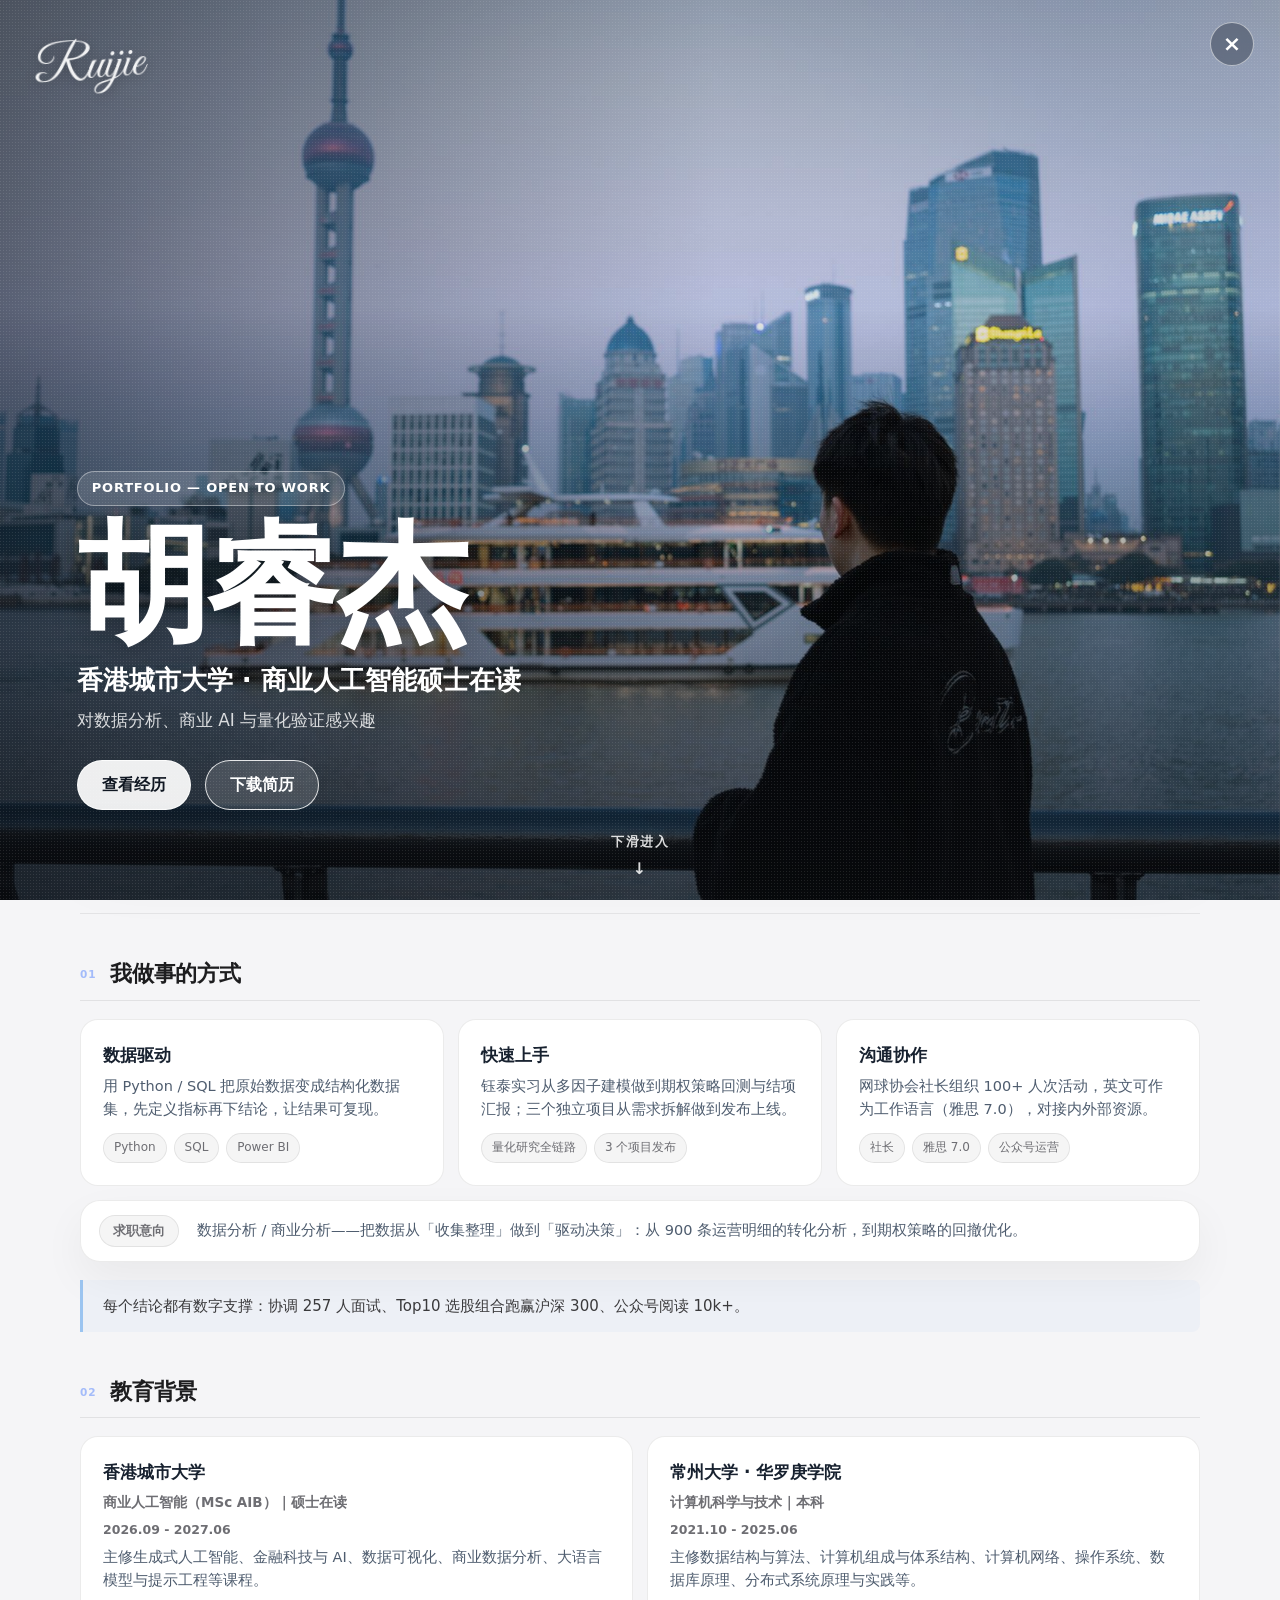
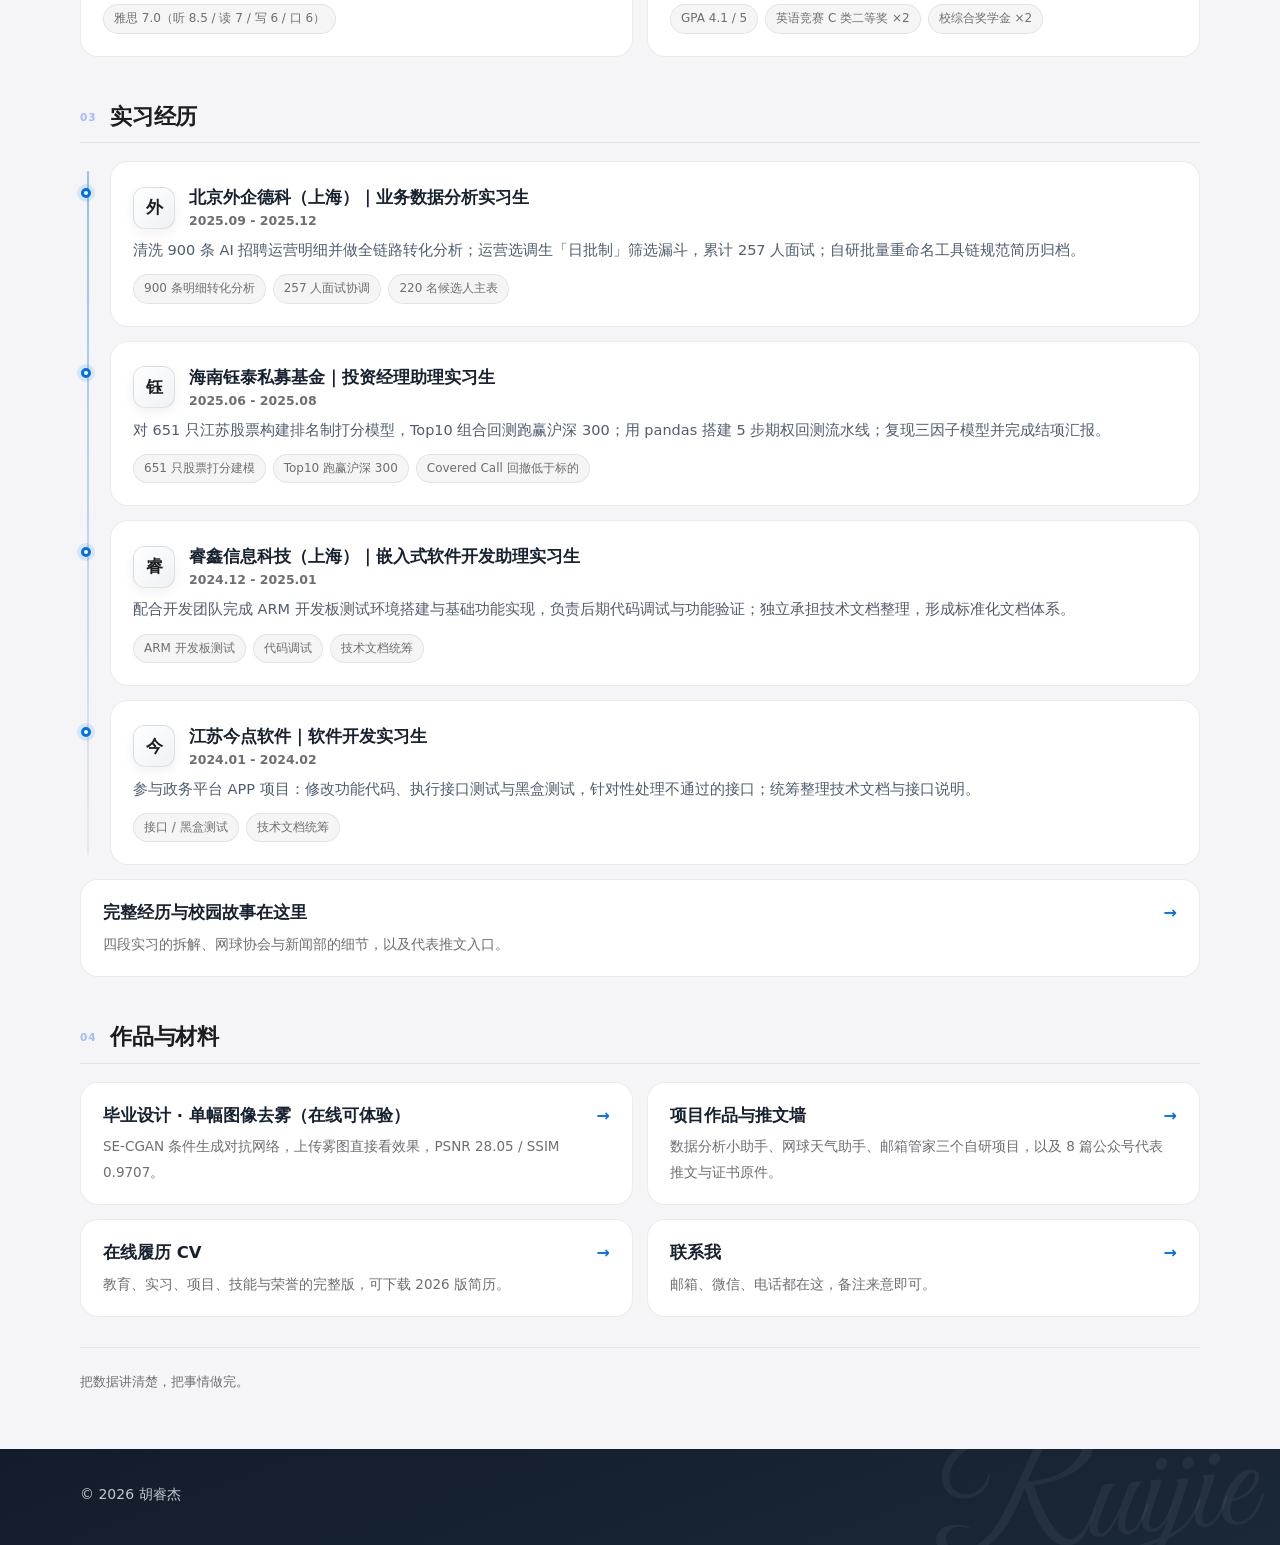
==== commit bffd9355: "content: 新增第四个代表作品「邮箱管家 MailHelper」 - works.html：Flagship 04 卡（产品/通知/工程要点 + spec 面板 + 下载最新版/GitHub 双" ====
--- a/site/index.html
+++ b/site/index.html
@@ -113,7 +113,7 @@
             <article><strong><span data-count="4">0</span> 段</strong><span>实习经历</span></article>
             <article><strong><span data-count="4.1" data-decimals="1">0</span> / 5</strong><span>本科 GPA</span></article>
             <article><strong><span data-count="7" data-decimals="1">0</span></strong><span>雅思成绩</span></article>
-            <article><strong><span data-count="2">0</span> 个</strong><span>双项目已上线</span></article>
+            <article><strong><span data-count="3">0</span> 个</strong><span>三项目已上线</span></article>
           </div>
         </div>
       </header>
@@ -135,8 +135,8 @@
           </article>
           <article class="profile-card">
             <strong>快速上手</strong>
-            <p>钰泰实习从多因子建模做到期权策略回测与结项汇报；两个独立项目从需求拆解做到部署上线。</p>
-            <div class="profile-tags"><span>量化研究全链路</span><span>2 个项目上线</span></div>
+            <p>钰泰实习从多因子建模做到期权策略回测与结项汇报；三个独立项目从需求拆解做到发布上线。</p>
+            <div class="profile-tags"><span>量化研究全链路</span><span>3 个项目发布</span></div>
           </article>
           <article class="profile-card">
             <strong>沟通协作</strong>
@@ -226,7 +226,7 @@
         <h2>作品与材料</h2>
         <div class="profile-grid two">
           <a class="profile-link-card" href="dehaze.html" data-dehaze-demo><em>→</em><strong>毕业设计 · 单幅图像去雾（在线可体验）</strong><span>SE-CGAN 条件生成对抗网络，上传雾图直接看效果，PSNR 28.05 / SSIM 0.9707。</span></a>
-          <a class="profile-link-card" href="works.html"><em>→</em><strong>项目作品与推文墙</strong><span>数据分析小助手、网球天气助手两个 Vibe Coding 项目，以及 8 篇公众号代表推文与证书原件。</span></a>
+          <a class="profile-link-card" href="works.html"><em>→</em><strong>项目作品与推文墙</strong><span>数据分析小助手、网球天气助手、邮箱管家三个自研项目，以及 8 篇公众号代表推文与证书原件。</span></a>
           <a class="profile-link-card" href="cv.html"><em>→</em><strong>在线履历 CV</strong><span>教育、实习、项目、技能与荣誉的完整版，可下载 2026 版简历。</span></a>
           <a class="profile-link-card" href="contact.html"><em>→</em><strong>联系我</strong><span>邮箱、微信、电话都在这，备注来意即可。</span></a>
         </div>
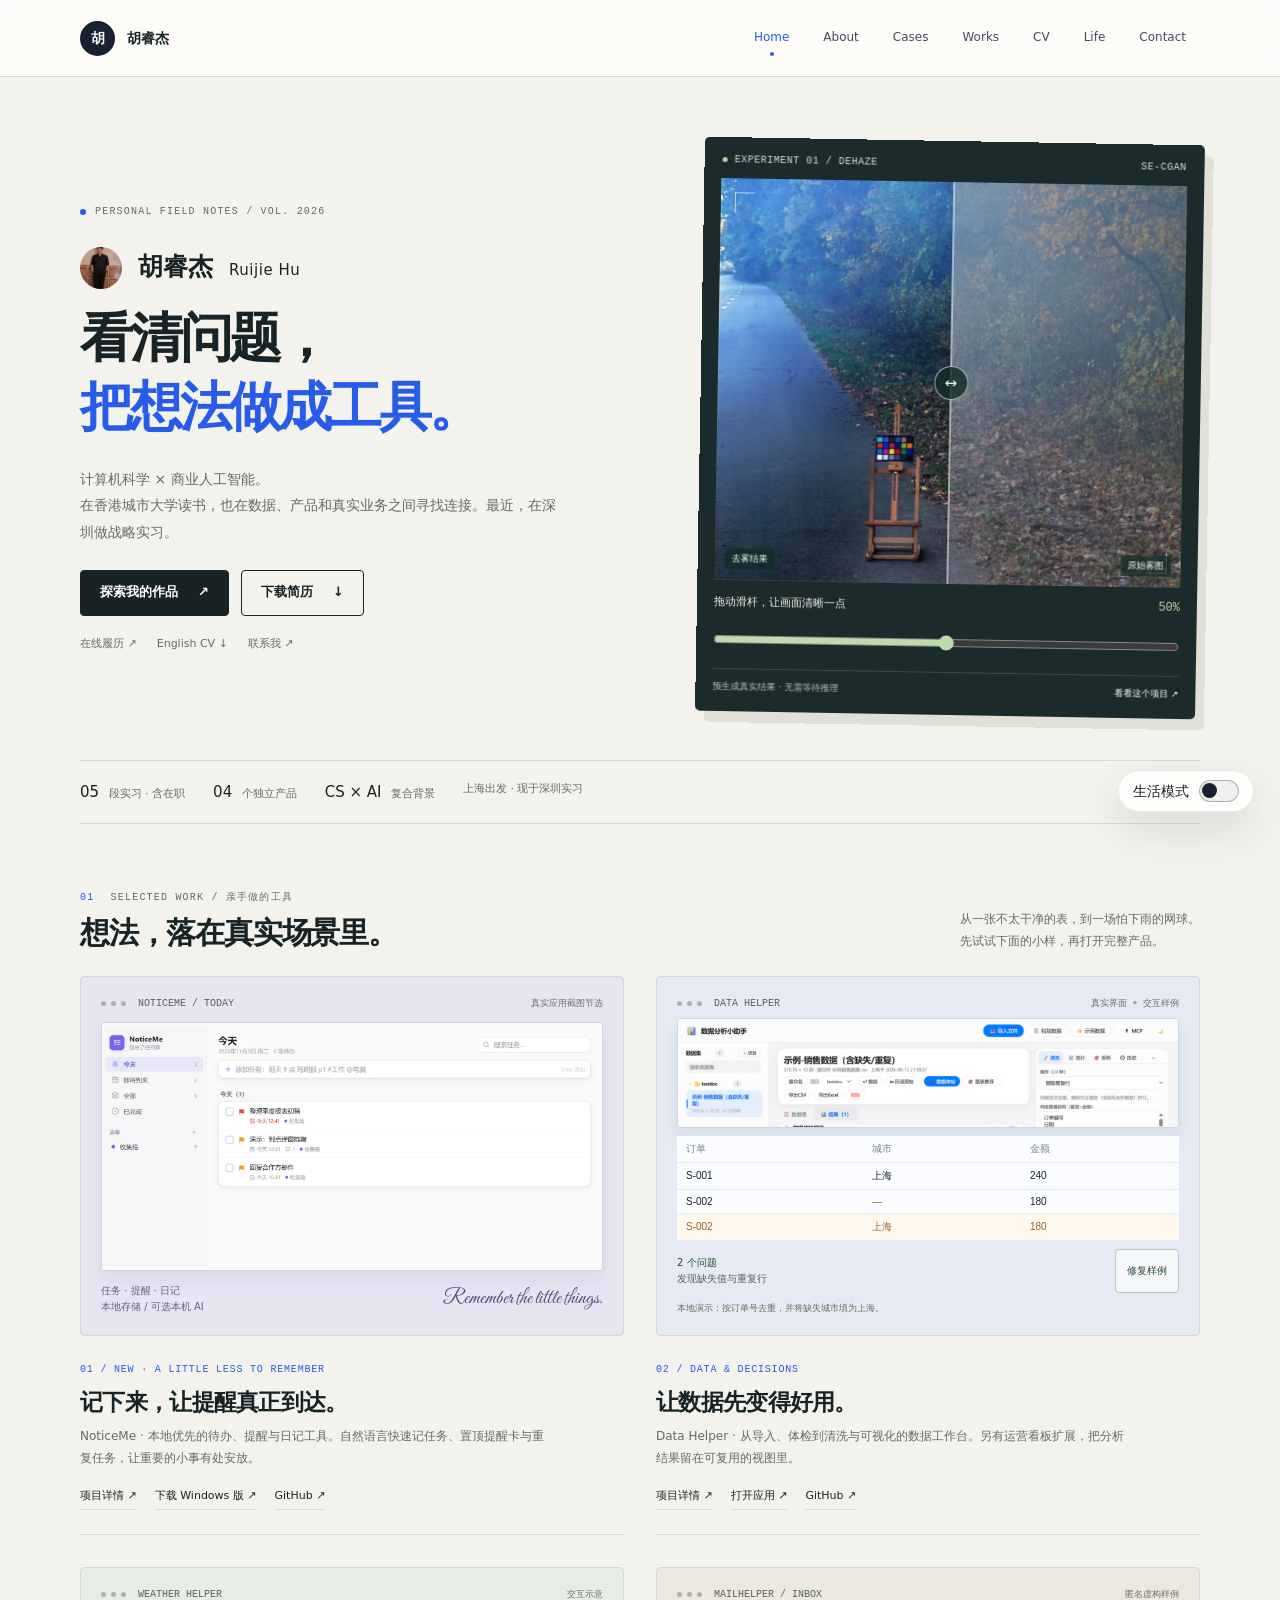
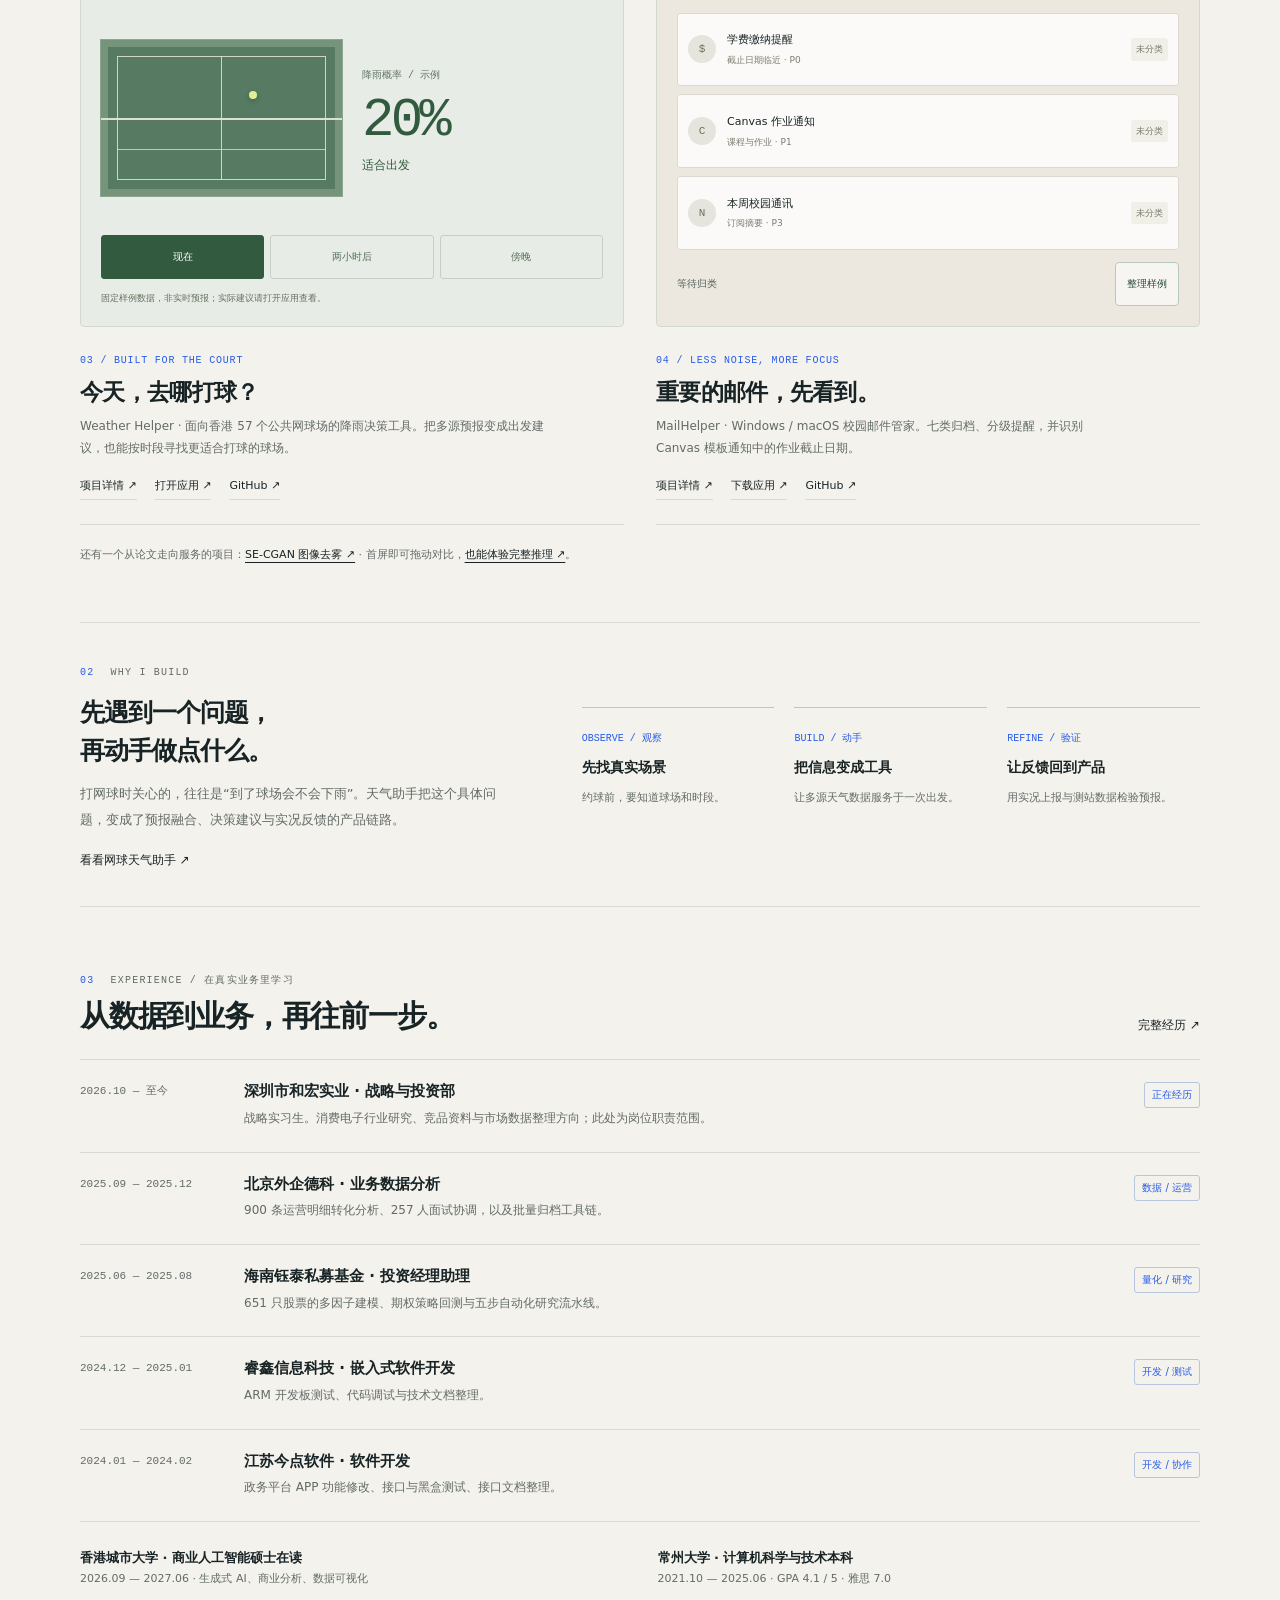
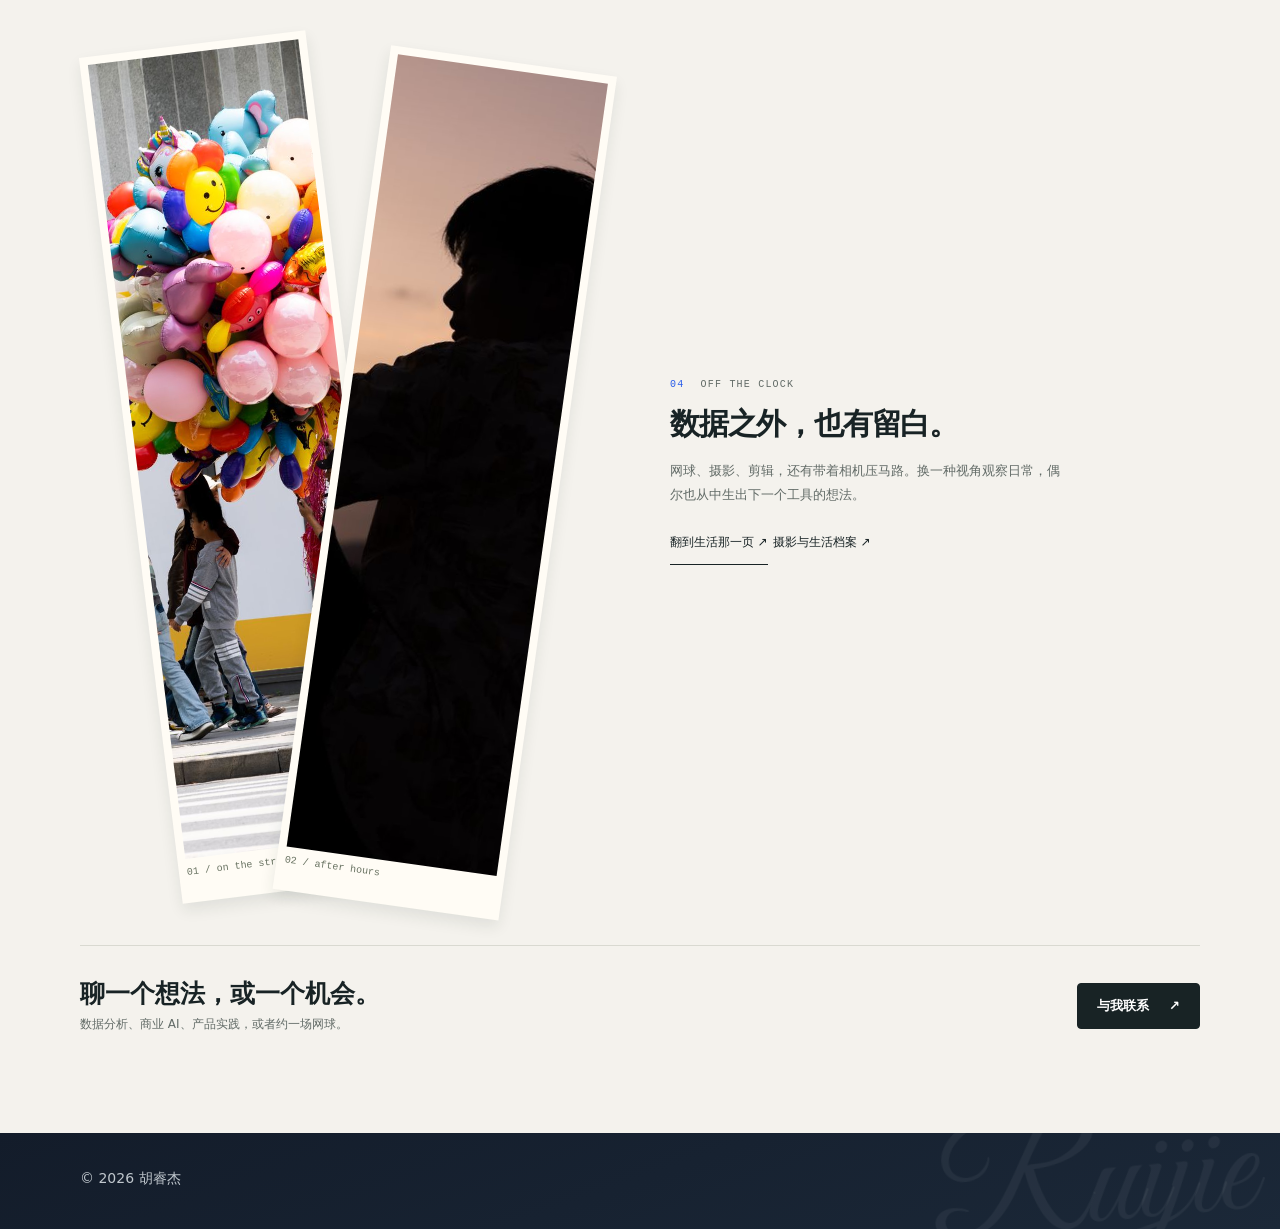
==== commit bb6bb9a4: "feat: 改版个人主页产品实验室并同步 NoticeMe 与新版 CV（v40）" ====
--- a/site/index.html
+++ b/site/index.html
@@ -4,21 +4,20 @@
   <meta charset="UTF-8" />
   <meta name="viewport" content="width=device-width, initial-scale=1.0" />
   <title>胡睿杰 · 数据分析与商业 AI · 香港城市大学</title>
-  <meta name="description" content="胡睿杰的个人主页 —— 计算机科班 × 商业 AI 复合背景，四段实习横跨数据、量化与开发，含毕业设计图像去雾算法在线体验。" />
-  <meta name="theme-color" content="#f3f6f8" />
+  <meta name="description" content="胡睿杰的个人主页 —— 计算机科班 × 商业 AI 复合背景，五段实习横跨数据、战略、量化与开发，四个独立产品与图像去雾交互体验。" />
+  <meta name="theme-color" content="#f4f2ed" />
   <link rel="icon" href="assets/favicon.svg" type="image/svg+xml" />
   <meta property="og:type" content="website" />
   <meta property="og:locale" content="zh_CN" />
   <meta property="og:site_name" content="胡睿杰个人主页" />
   <meta property="og:title" content="胡睿杰 · 数据分析与商业 AI" />
-  <meta property="og:description" content="把数据从「收集整理」做到「驱动决策」。四段实习 · 毕业设计在线可体验。" />
+  <meta property="og:description" content="看清问题，把想法做成工具。数据与商业 AI、四个独立产品，还有摄影与网球。" />
   <meta property="og:url" content="./index.html" />
   <meta property="og:image" content="assets/profile-hero.jpg" />
-  <link rel="preload" as="image" href="assets/intro-hero.jpg" fetchpriority="high" />
-  <link rel="preload" as="image" href="assets/profile-hero.jpg" fetchpriority="high" />
-  <link rel="stylesheet" href="css/style.css?v=39" />
+  <link rel="stylesheet" href="css/style.css?v=40" />
+  <link rel="stylesheet" href="css/studio.css?v=40" />
 </head>
-<body data-page="home">
+<body data-page="home" class="studio-home">
   <a class="skip-link" href="#main">跳到主要内容</a>
 
   <!-- ============ 顶部导航 ============ -->
@@ -56,184 +55,94 @@
     <span class="mode-track" aria-hidden="true"><span></span></span>
   </button>
 
-  <!-- ============ 开场遮罩：外滩暮色 → 主视觉 ============ -->
-  <div class="work-intro" data-work-intro role="presentation">
-    <span class="wi-sign" aria-hidden="true">Ruijie</span>
-    <button class="wi-close" type="button" aria-label="进入主页">×</button>
-    <div class="wi-media" aria-hidden="true">
-      <img src="assets/intro-hero.jpg" alt="" loading="eager" fetchpriority="high" decoding="async" />
-      <div class="wi-scrim"></div>
-      <div class="wi-grain"></div>
-    </div>
-    <div class="wi-copy">
-      <p class="wi-kicker">PORTFOLIO — OPEN TO WORK</p>
-      <h1 class="wi-h1">胡睿杰</h1>
-      <p class="wi-role">香港城市大学 · 商业人工智能硕士在读</p>
-      <p class="wi-interests">对数据分析、商业 AI 与量化验证感兴趣</p>
-      <div class="wi-actions">
-        <a class="wi-btn wi-btn--primary" href="#experience">查看经历</a>
-        <a class="wi-btn" href="assets/resume.pdfx" download="胡睿杰-简历-2026.pdf">下载简历</a>
-      </div>
-    </div>
-    <div class="wi-hint" aria-hidden="true"><span>下滑进入</span><i>↓</i></div>
-  </div>
-
   <main id="main">
 
     <!-- ==================================================
          工作区
          ================================================== -->
-    <section class="profile-shell" data-mode-view="work" aria-hidden="false">
-      <header class="profile-hero-card">
-        <span class="hero-side-label" aria-hidden="true">PORTFOLIO — 2026 · SHANGHAI</span>
-        <div class="profile-visual">
-          <figure class="profile-portrait">
-            <img src="assets/profile-hero.jpg" width="720" height="960" alt="胡睿杰个人照片（上海外滩）" loading="eager" fetchpriority="high" decoding="async" />
-            <figcaption><span>Target</span><strong>数据分析 × 商业 AI</strong></figcaption>
-          </figure>
-          <div class="portrait-note" aria-label="头像下说明">
-            <p>习惯把一件事从「拿到原始数据」一路做到「能支撑业务决策」，每个结论都有数字支撑。</p>
-          </div>
-        </div>
-        <div class="profile-hero-copy">
-          <p class="profile-kicker">工作区 / Data × AI</p>
-          <h1>胡睿杰<span class="hero-sign" aria-hidden="true">Ruijie</span></h1>
-          <p class="profile-role">计算机科学与技术本科 · 香港城市大学商业人工智能硕士在读</p>
-          <p class="profile-slogan">数据分析 · 商业 AI · 量化验证 · 坐标上海</p>
-          <p class="profile-contact">18916647173 · 921458257@qq.com · 微信 nick921458257</p>
-          <div class="profile-actions">
-            <a class="is-primary" href="cv.html">查看 CV</a>
-            <a href="assets/resume.pdfx" download="胡睿杰-简历-2026.pdf">下载简历</a>
-            <a href="assets/resume-en.pdfx" download="HuRuijie-Resume-2026.pdf">英文简历</a>
-            <a href="experience.html">经历详情</a>
-            <a href="works.html">作品材料</a>
-            <a href="contact.html">联系我</a>
-          </div>
-          <div class="hero-proof-grid" aria-label="核心数据">
-            <article><strong><span data-count="4">0</span> 段</strong><span>实习经历</span></article>
-            <article><strong><span data-count="4.1" data-decimals="1">0</span> / 5</strong><span>本科 GPA</span></article>
-            <article><strong><span data-count="7" data-decimals="1">0</span></strong><span>雅思成绩</span></article>
-            <article><strong><span data-count="3">0</span> 个</strong><span>三项目已上线</span></article>
-          </div>
+    <section class="profile-shell studio-shell" data-mode-view="work" aria-hidden="false">
+      <header class="studio-hero">
+        <div class="studio-hero-copy">
+          <p class="studio-eyebrow"><span class="studio-dot"></span> PERSONAL FIELD NOTES / VOL. 2026</p>
+          <p class="studio-name"><img src="assets/profile-hero.jpg" width="42" height="42" alt="" />胡睿杰 <span>Ruijie Hu</span></p>
+          <h1 class="studio-title">看清问题，<br><em>把想法做成工具。</em></h1>
+          <p class="studio-desc">计算机科学 × 商业人工智能。<br>在香港城市大学读书，也在数据、产品和真实业务之间寻找连接。最近，在深圳做战略实习。</p>
+          <div class="studio-actions">
+            <a class="studio-button studio-button--primary" href="#selected-work" data-section-jump>探索我的作品 <span aria-hidden="true">↗</span></a>
+            <a class="studio-button" href="assets/resume.pdfx" download="胡睿杰-简历-2026.pdf">下载简历 <span aria-hidden="true">↓</span></a>
+          </div>
+          <div class="studio-secondary"><a href="cv.html">在线履历 ↗</a><a href="assets/resume-en.pdfx" download="HuRuijie-Resume-2026.pdf">English CV ↓</a><a href="contact.html">联系我 ↗</a></div>
+        </div>
+        <div class="focus-lab" data-focus-lab aria-label="SE-CGAN 去雾结果交互对比">
+          <div class="focus-top"><span>EXPERIMENT 01 / DEHAZE</span><span>SE-CGAN</span></div>
+          <div class="focus-image">
+            <img src="assets/sample_hazy.jpg" width="512" height="512" alt="真实雾图样例中的林间道路与色卡" fetchpriority="high" decoding="async" />
+            <img class="focus-clear" src="assets/sample_dehazed.png" width="512" height="512" alt="同一图像经 SE-CGAN 处理后的去雾结果" fetchpriority="high" decoding="async" />
+            <div class="focus-corner" aria-hidden="true"></div><div class="focus-divider" aria-hidden="true"></div>
+            <span class="focus-image-label focus-image-label--left">去雾结果</span><span class="focus-image-label focus-image-label--right">原始雾图</span>
+          </div>
+          <div class="focus-control"><label for="focus-range">拖动滑杆，让画面清晰一点</label><output for="focus-range" data-focus-value>50%</output><input id="focus-range" type="range" min="0" max="100" value="50" data-focus-range disabled /></div>
+          <div class="focus-note"><span>预生成真实结果 · 无需等待推理</span><a href="dehaze.html">看看这个项目 ↗</a></div>
         </div>
       </header>
-
-      <div class="ticker" aria-hidden="true">
-        <div class="ticker-track">
-          <span>数据分析</span><i>✦</i><span>商业 AI</span><i>✦</i><span>量化验证</span><i>✦</i><span>Python</span><i>✦</i><span>SQL</span><i>✦</i><span>Power BI</span><i>✦</i><span>Vibe Coding</span><i>✦</i><span>FastAPI</span><i>✦</i><span>Docker</span><i>✦</i><span>CloudBase</span><i>✦</i>
-          <span>数据分析</span><i>✦</i><span>商业 AI</span><i>✦</i><span>量化验证</span><i>✦</i><span>Python</span><i>✦</i><span>SQL</span><i>✦</i><span>Power BI</span><i>✦</i><span>Vibe Coding</span><i>✦</i><span>FastAPI</span><i>✦</i><span>Docker</span><i>✦</i><span>CloudBase</span><i>✦</i>
-        </div>
-      </div>
-
-      <section class="profile-section reveal" id="section-method">
-        <h2>我做事的方式</h2>
-        <div class="profile-grid three">
-          <article class="profile-card">
-            <strong>数据驱动</strong>
-            <p>用 Python / SQL 把原始数据变成结构化数据集，先定义指标再下结论，让结果可复现。</p>
-            <div class="profile-tags"><span>Python</span><span>SQL</span><span>Power BI</span></div>
-          </article>
-          <article class="profile-card">
-            <strong>快速上手</strong>
-            <p>钰泰实习从多因子建模做到期权策略回测与结项汇报；三个独立项目从需求拆解做到发布上线。</p>
-            <div class="profile-tags"><span>量化研究全链路</span><span>3 个项目发布</span></div>
-          </article>
-          <article class="profile-card">
-            <strong>沟通协作</strong>
-            <p>网球协会社长组织 100+ 人次活动，英文可作为工作语言（雅思 7.0），对接内外部资源。</p>
-            <div class="profile-tags"><span>社长</span><span>雅思 7.0</span><span>公众号运营</span></div>
-          </article>
-        </div>
-        <div class="career-intent">
-          <span>求职意向</span>
-          <p>数据分析 / 商业分析——把数据从「收集整理」做到「驱动决策」：从 900 条运营明细的转化分析，到期权策略的回撤优化。</p>
-        </div>
-        <blockquote>每个结论都有数字支撑：协调 257 人面试、Top10 选股组合跑赢沪深 300、公众号阅读 10k+。</blockquote>
-      </section>
-
-      <section class="profile-section reveal">
-        <h2>教育背景</h2>
-        <div class="profile-grid two">
-          <article class="profile-card">
-            <strong>香港城市大学</strong>
-            <span>商业人工智能（MSc AIB）｜硕士在读</span>
-            <small>2026.09 - 2027.06</small>
-            <p>主修生成式人工智能、金融科技与 AI、数据可视化、商业数据分析、大语言模型与提示工程等课程。</p>
-            <div class="profile-tags"><span>雅思 7.0（听 8.5 / 读 7 / 写 6 / 口 6）</span></div>
-          </article>
-          <article class="profile-card">
-            <strong>常州大学 · 华罗庚学院</strong>
-            <span>计算机科学与技术｜本科</span>
-            <small>2021.10 - 2025.06</small>
-            <p>主修数据结构与算法、计算机组成与体系结构、计算机网络、操作系统、数据库原理、分布式系统原理与实践等。</p>
-            <div class="profile-tags"><span>GPA 4.1 / 5</span><span>英语竞赛 C 类二等奖 ×2</span><span>校综合奖学金 ×2</span></div>
-          </article>
-        </div>
-      </section>
-
-      <section class="profile-section reveal" id="experience">
-        <h2>实习经历</h2>
-        <div class="profile-timeline">
-          <article class="profile-card">
-            <div class="profile-card-head">
-              <span class="company-chip" aria-hidden="true">外</span>
-              <div>
-                <strong>北京外企德科（上海）｜业务数据分析实习生</strong>
-                <small>2025.09 - 2025.12</small>
-              </div>
-            </div>
-            <p>清洗 900 条 AI 招聘运营明细并做全链路转化分析；运营选调生「日批制」筛选漏斗，累计 257 人面试；自研批量重命名工具链规范简历归档。</p>
-            <div class="profile-tags"><span>900 条明细转化分析</span><span>257 人面试协调</span><span>220 名候选人主表</span></div>
-          </article>
-          <article class="profile-card">
-            <div class="profile-card-head">
-              <span class="company-chip" aria-hidden="true">钰</span>
-              <div>
-                <strong>海南钰泰私募基金｜投资经理助理实习生</strong>
-                <small>2025.06 - 2025.08</small>
-              </div>
-            </div>
-            <p>对 651 只江苏股票构建排名制打分模型，Top10 组合回测跑赢沪深 300；用 pandas 搭建 5 步期权回测流水线；复现三因子模型并完成结项汇报。</p>
-            <div class="profile-tags"><span>651 只股票打分建模</span><span>Top10 跑赢沪深 300</span><span>Covered Call 回撤低于标的</span></div>
-          </article>
-          <article class="profile-card">
-            <div class="profile-card-head">
-              <span class="company-chip" aria-hidden="true">睿</span>
-              <div>
-                <strong>睿鑫信息科技（上海）｜嵌入式软件开发助理实习生</strong>
-                <small>2024.12 - 2025.01</small>
-              </div>
-            </div>
-            <p>配合开发团队完成 ARM 开发板测试环境搭建与基础功能实现，负责后期代码调试与功能验证；独立承担技术文档整理，形成标准化文档体系。</p>
-            <div class="profile-tags"><span>ARM 开发板测试</span><span>代码调试</span><span>技术文档统筹</span></div>
-          </article>
-          <article class="profile-card">
-            <div class="profile-card-head">
-              <span class="company-chip" aria-hidden="true">今</span>
-              <div>
-                <strong>江苏今点软件｜软件开发实习生</strong>
-                <small>2024.01 - 2024.02</small>
-              </div>
-            </div>
-            <p>参与政务平台 APP 项目：修改功能代码、执行接口测试与黑盒测试，针对性处理不通过的接口；统筹整理技术文档与接口说明。</p>
-            <div class="profile-tags"><span>接口 / 黑盒测试</span><span>技术文档统筹</span></div>
-          </article>
-        </div>
-        <a class="profile-link-card" href="experience.html" style="margin-top:14px"><em>→</em><strong>完整经历与校园故事在这里</strong><span>四段实习的拆解、网球协会与新闻部的细节，以及代表推文入口。</span></a>
-      </section>
-
-      <section class="profile-section reveal">
-        <h2>作品与材料</h2>
-        <div class="profile-grid two">
-          <a class="profile-link-card" href="dehaze.html" data-dehaze-demo><em>→</em><strong>毕业设计 · 单幅图像去雾（在线可体验）</strong><span>SE-CGAN 条件生成对抗网络，上传雾图直接看效果，PSNR 28.05 / SSIM 0.9707。</span></a>
-          <a class="profile-link-card" href="works.html"><em>→</em><strong>项目作品与推文墙</strong><span>数据分析小助手、网球天气助手、邮箱管家三个自研项目，以及 8 篇公众号代表推文与证书原件。</span></a>
-          <a class="profile-link-card" href="cv.html"><em>→</em><strong>在线履历 CV</strong><span>教育、实习、项目、技能与荣誉的完整版，可下载 2026 版简历。</span></a>
-          <a class="profile-link-card" href="contact.html"><em>→</em><strong>联系我</strong><span>邮箱、微信、电话都在这，备注来意即可。</span></a>
-        </div>
-      </section>
-
-      <footer class="profile-footer">把数据讲清楚，把事情做完。</footer>
+      <div class="studio-meta" aria-label="个人概况"><span><strong>05</strong> 段实习 · 含在职</span><span><strong>04</strong> 个独立产品</span><span><strong>CS × AI</strong> 复合背景</span><span>上海出发 · 现于深圳实习</span></div>
+
+      <section class="studio-section" id="selected-work" aria-labelledby="selected-title">
+        <div class="studio-section-head"><div><span class="studio-label"><b>01</b> SELECTED WORK / 亲手做的工具</span><h2 id="selected-title">想法，落在真实场景里。</h2></div><p>从一张不太干净的表，到一场怕下雨的网球。<br>先试试下面的小样，再打开完整产品。</p></div>
+        <div class="project-grid">
+          <article class="studio-project">
+            <div class="project-window project-window--notice">
+              <div class="window-bar"><i></i><i></i><i></i><span>NOTICEME / TODAY</span><small class="sample-tag">真实应用截图节选</small></div>
+              <a class="data-screen" href="assets/previews/noticeme-tasks.webp" target="_blank" rel="noopener" aria-label="放大查看 NoticeMe 任务界面示例"><img src="assets/previews/noticeme-tasks.webp" width="1440" height="691" alt="NoticeMe 任务界面，包含季度报表、弹窗提醒与回复邮件等演示任务" loading="lazy" decoding="async" /></a>
+              <div class="notice-caption"><span>任务 · 提醒 · 日记<br>本地存储 / 可选本机 AI</span><strong>Remember the little things.</strong></div>
+            </div>
+            <div class="project-info"><span class="project-number">01 / NEW · A LITTLE LESS TO REMEMBER</span><h3>记下来，让提醒真正到达。</h3><p>NoticeMe · 本地优先的待办、提醒与日记工具。自然语言快速记任务、置顶提醒卡与重复任务，让重要的小事有处安放。</p><div class="project-links"><a href="works.html#noticeme">项目详情 ↗</a><a href="https://github.com/tendernessnick/noticeme/releases/latest" target="_blank" rel="noopener noreferrer">下载 Windows 版 ↗</a><a href="https://github.com/tendernessnick/noticeme" target="_blank" rel="noopener noreferrer">GitHub ↗</a></div></div>
+          </article>
+          <article class="studio-project">
+            <div class="project-window project-window--data" data-clean-lab>
+              <div class="window-bar"><i></i><i></i><i></i><span>DATA HELPER</span><small class="sample-tag">真实界面 + 交互样例</small></div>
+              <a class="data-screen" href="assets/previews/data-workbench.png" target="_blank" rel="noopener" aria-label="放大查看 Data Helper 真实工作台截图"><img src="assets/previews/data-workbench.png" width="1280" height="720" alt="Data Helper 真实工作台：示例销售数据、体检报告和 SQL 控制台" loading="lazy" decoding="async" /></a>
+              <table class="mini-table" aria-label="本地修复示例，按订单号去重并以指定值填充城市"><thead><tr><th scope="col">订单</th><th scope="col">城市</th><th scope="col">金额</th></tr></thead><tbody><tr><td>S-001</td><td>上海</td><td>240</td></tr><tr><td>S-002</td><td data-clean-missing>—</td><td>180</td></tr><tr data-clean-duplicate><td>S-002</td><td>上海</td><td>180</td></tr></tbody></table>
+              <div class="lab-toolbar"><p><strong data-clean-issues>2 个问题</strong><br><span data-clean-status role="status">发现缺失值与重复行</span></p><button class="lab-button" type="button" data-clean-toggle disabled>修复样例 ↗</button></div>
+              <p class="weather-disclaimer">本地演示：按订单号去重，并将缺失城市填为上海。</p>
+            </div>
+            <div class="project-info"><span class="project-number">02 / DATA &amp; DECISIONS</span><h3>让数据先变得好用。</h3><p>Data Helper · 从导入、体检到清洗与可视化的数据工作台。另有运营看板扩展，把分析结果留在可复用的视图里。</p><div class="project-links"><a href="works.html#data-helper">项目详情 ↗</a><a href="https://data-helper1-312215-10-1477032709.sh.run.tcloudbase.com/" data-datahelper-app target="_blank" rel="noopener noreferrer">打开应用 ↗</a><a href="https://github.com/tendernessnick/data-helper" target="_blank" rel="noopener noreferrer">GitHub ↗</a></div></div>
+          </article>
+          <article class="studio-project">
+            <div class="project-window" data-weather-lab data-level="now">
+              <div class="window-bar"><i></i><i></i><i></i><span>WEATHER HELPER</span><small class="sample-tag">交互示意</small></div>
+              <div class="weather-stage"><div class="tennis-court" aria-hidden="true"><span class="court-ball"></span></div><div class="weather-reading"><span>降雨概率 / 示例</span><strong data-weather-value>20%</strong><p data-weather-verdict role="status">适合出发</p></div></div>
+              <div class="weather-slots" role="group" aria-label="切换天气示例时段"><button type="button" data-weather-slot="now" data-weather-rain="20" data-weather-verdict="适合出发" aria-pressed="true" disabled>现在</button><button type="button" data-weather-slot="later" data-weather-rain="45" data-weather-verdict="留意变化" aria-pressed="false" disabled>两小时后</button><button type="button" data-weather-slot="evening" data-weather-rain="85" data-weather-verdict="考虑改期" aria-pressed="false" disabled>傍晚</button></div>
+              <p class="weather-disclaimer">固定样例数据，非实时预报；实际建议请打开应用查看。</p>
+            </div>
+            <div class="project-info"><span class="project-number">03 / BUILT FOR THE COURT</span><h3>今天，去哪打球？</h3><p>Weather Helper · 面向香港 57 个公共网球场的降雨决策工具。把多源预报变成出发建议，也能按时段寻找更适合打球的球场。</p><div class="project-links"><a href="works.html#weather-helper">项目详情 ↗</a><a href="https://weatherhelper-production.up.railway.app/" data-weather-app target="_blank" rel="noopener noreferrer">打开应用 ↗</a><a href="https://github.com/tendernessnick/weather_helper" target="_blank" rel="noopener noreferrer">GitHub ↗</a></div></div>
+          </article>
+          <article class="studio-project">
+            <div class="project-window project-window--mail" data-mail-lab>
+              <div class="window-bar"><i></i><i></i><i></i><span>MAILHELPER / INBOX</span><small class="sample-tag">匿名虚构样例</small></div>
+              <div class="mail-list"><div class="sample-mail"><span class="mail-avatar" aria-hidden="true">$</span><p>学费缴纳提醒<span>截止日期临近 · P0</span></p><span class="mail-category" data-mail-category="财务缴费">未分类</span></div><div class="sample-mail"><span class="mail-avatar" aria-hidden="true">C</span><p>Canvas 作业通知<span>课程与作业 · P1</span></p><span class="mail-category" data-mail-category="课程">未分类</span></div><div class="sample-mail"><span class="mail-avatar" aria-hidden="true">N</span><p>本周校园通讯<span>订阅摘要 · P3</span></p><span class="mail-category" data-mail-category="订阅">未分类</span></div></div>
+              <div class="lab-toolbar"><p data-mail-status role="status">等待归类</p><button class="lab-button" type="button" data-mail-toggle disabled>整理样例 ↗</button></div>
+            </div>
+            <div class="project-info"><span class="project-number">04 / LESS NOISE, MORE FOCUS</span><h3>重要的邮件，先看到。</h3><p>MailHelper · Windows / macOS 校园邮件管家。七类归档、分级提醒，并识别 Canvas 模板通知中的作业截止日期。</p><div class="project-links"><a href="works.html#mail-helper">项目详情 ↗</a><a href="https://github.com/tendernessnick/mail_helper/releases/latest" target="_blank" rel="noopener noreferrer">下载应用 ↗</a><a href="https://github.com/tendernessnick/mail_helper" target="_blank" rel="noopener noreferrer">GitHub ↗</a></div></div>
+          </article>
+        </div>
+        <p class="studio-project-note">还有一个从论文走向服务的项目：<a href="dehaze.html">SE-CGAN 图像去雾 ↗</a> · 首屏即可拖动对比，<a href="dehaze.html" data-dehaze-demo>也能体验完整推理 ↗</a>。</p>
+      </section>
+
+      <section class="studio-story" aria-labelledby="story-title"><div><span class="studio-label"><b>02</b> WHY I BUILD</span><h2 id="story-title">先遇到一个问题，<br>再动手做点什么。</h2><p>打网球时关心的，往往是“到了球场会不会下雨”。天气助手把这个具体问题，变成了预报融合、决策建议与实况反馈的产品链路。</p><a class="studio-text-link" href="works.html#weather-helper">看看网球天气助手 ↗</a></div><div class="story-steps"><div><span>OBSERVE / 观察</span><strong>先找真实场景</strong><p>约球前，要知道球场和时段。</p></div><div><span>BUILD / 动手</span><strong>把信息变成工具</strong><p>让多源天气数据服务于一次出发。</p></div><div><span>REFINE / 验证</span><strong>让反馈回到产品</strong><p>用实况上报与测站数据检验预报。</p></div></div></section>
+
+      <section class="studio-section" id="experience" aria-labelledby="experience-title"><div class="studio-section-head"><div><span class="studio-label"><b>03</b> EXPERIENCE / 在真实业务里学习</span><h2 id="experience-title">从数据到业务，再往前一步。</h2></div><a class="studio-text-link" href="experience.html">完整经历 ↗</a></div><div class="studio-timeline">
+        <article class="studio-experience"><time>2026.10 — 至今</time><div><h3>深圳市和宏实业 · 战略与投资部</h3><p>战略实习生。消费电子行业研究、竞品资料与市场数据整理方向；此处为岗位职责范围。</p></div><span class="experience-tag">正在经历</span></article>
+        <article class="studio-experience"><time>2025.09 — 2025.12</time><div><h3>北京外企德科 · 业务数据分析</h3><p>900 条运营明细转化分析、257 人面试协调，以及批量归档工具链。</p></div><span class="experience-tag">数据 / 运营</span></article>
+        <article class="studio-experience"><time>2025.06 — 2025.08</time><div><h3>海南钰泰私募基金 · 投资经理助理</h3><p>651 只股票的多因子建模、期权策略回测与五步自动化研究流水线。</p></div><span class="experience-tag">量化 / 研究</span></article>
+        <article class="studio-experience"><time>2024.12 — 2025.01</time><div><h3>睿鑫信息科技 · 嵌入式软件开发</h3><p>ARM 开发板测试、代码调试与技术文档整理。</p></div><span class="experience-tag">开发 / 测试</span></article>
+        <article class="studio-experience"><time>2024.01 — 2024.02</time><div><h3>江苏今点软件 · 软件开发</h3><p>政务平台 APP 功能修改、接口与黑盒测试、接口文档整理。</p></div><span class="experience-tag">开发 / 协作</span></article>
+      </div><div class="studio-education"><p><strong>香港城市大学 · 商业人工智能硕士在读</strong>2026.09 — 2027.06 · 生成式 AI、商业分析、数据可视化</p><p><strong>常州大学 · 计算机科学与技术本科</strong>2021.10 — 2025.06 · GPA 4.1 / 5 · 雅思 7.0</p></div></section>
+
+      <section class="studio-life" aria-labelledby="life-title"><div class="studio-photo-stack"><figure><img src="assets/life/life-07.jpg" alt="街头的气球摊" width="600" height="800" loading="lazy" decoding="async" /><figcaption>01 / on the street</figcaption></figure><figure><img src="assets/life/life-06.jpg" alt="日落下的剪影" width="600" height="800" loading="lazy" decoding="async" /><figcaption>02 / after hours</figcaption></figure></div><div><span class="studio-label"><b>04</b> OFF THE CLOCK</span><h2 id="life-title">数据之外，也有留白。</h2><p>网球、摄影、剪辑，还有带着相机压马路。换一种视角观察日常，偶尔也从中生出下一个工具的想法。</p><button class="studio-mode-button" type="button" data-open-mode="life">翻到生活那一页 ↗</button> <a class="studio-text-link" href="life.html">摄影与生活档案 ↗</a></div></section>
+      <section class="studio-contact" aria-labelledby="contact-title"><div><h2 id="contact-title">聊一个想法，或一个机会。</h2><p>数据分析、商业 AI、产品实践，或者约一场网球。</p></div><a class="studio-button studio-button--primary" href="contact.html">与我联系 <span aria-hidden="true">↗</span></a></section>
     </section>
+
 
     <!-- ==================================================
          生活区
@@ -257,7 +166,7 @@
             <a href="cv.html">看履历</a>
           </div>
           <div class="signal-board" data-signal-board>
-            <div class="signal-tabs" role="tablist" aria-label="生活兴趣">
+            <div class="signal-tabs" role="group" aria-label="生活兴趣">
               <button type="button" class="is-active" data-signal-tab data-signal-text="网球打了四年，从院队训练打到校级比赛执裁，球场是留给自己的换脑时间。">网球</button>
               <button type="button" data-signal-tab data-signal-text="PR / 剪映剪片子，Lightroom 和 PS 修图；公众号推文的排版美编也一直在做。">剪辑 &amp; 摄影</button>
               <button type="button" data-signal-tab data-signal-text="坐标上海，喜欢带着相机压马路，外滩、街角和落日都拍。">街头</button>
@@ -445,6 +354,7 @@
 
   <button class="back-top" data-back-top type="button" aria-label="返回顶部">↑</button>
 
-  <script type="module" src="js/app.js?v=39"></script>
+  <script type="module" src="js/app.js?v=40"></script>
+  <script type="module" src="js/studio.js?v=40"></script>
 </body>
 </html>
--- a/site/css/style.css
+++ b/site/css/style.css
@@ -2078,6 +2078,11 @@
 
 /* ---------- 渐显动画 ---------- */
 .reveal {
+  opacity: 1;
+  transform: none;
+  transition: opacity 0.7s var(--ease), transform 0.7s var(--ease);
+}
+.reveal.reveal-ready:not(.is-revealed) {
   opacity: 0;
   transform: translateY(26px);
   transition: opacity 0.7s var(--ease),
@@ -2086,7 +2091,7 @@
 .reveal.is-revealed { opacity: 1; transform: none; }
 
 /* 网格子元素错峰入场：跟随所在块的 reveal 依次浮现 */
-.reveal > :is(.profile-grid, .profile-timeline, .grid, .wx-grid, .media-grid,
+.reveal.reveal-ready > :is(.profile-grid, .profile-timeline, .grid, .wx-grid, .media-grid,
   .cover-grid, .song-grid, .approach-cards, .resource-grid, .hobby-grid,
   .mini-metrics, .output-panel, .paper-stack, .timeline) > * {
   opacity: 0;
@@ -2114,8 +2119,8 @@
 
 @media (prefers-reduced-motion: reduce) {
   html { scroll-behavior: auto; }
-  .reveal { opacity: 1; transform: none; transition: none; }
-  .reveal > :is(.profile-grid, .profile-timeline, .grid, .wx-grid, .media-grid,
+  .reveal, .reveal.reveal-ready:not(.is-revealed) { opacity: 1; transform: none; transition: none; }
+  .reveal.reveal-ready:not(.is-revealed) > :is(.profile-grid, .profile-timeline, .grid, .wx-grid, .media-grid,
     .cover-grid, .song-grid, .approach-cards, .resource-grid, .hobby-grid,
     .mini-metrics, .output-panel, .paper-stack, .timeline) > * {
     opacity: 1; transform: none; transition: none;
--- a/site/css/studio.css
+++ b/site/css/studio.css
@@ -0,0 +1,118 @@
+/* 首页 · 观察手记 / 产品实验室。与生活档案共用基础组件。 */
+:root { --studio-paper:#f4f2ed; --studio-ink:#182325; --studio-blue:#275bea; --studio-rule:#d9d9d1; --studio-muted:#626b67; }
+body.studio-home:not(.life-mode) { background:var(--studio-paper); color:var(--studio-ink); }
+.studio-home .site-header { box-shadow:none; border-bottom:1px solid var(--studio-rule); }
+.studio-home .nav-wrap { min-height:76px; }
+.studio-home .brand-mark { border-radius:50%; width:35px; height:35px; box-shadow:none; font-size:14px; }
+.studio-home .brand-text { font-size:14px; }
+.studio-home .top-nav a { font-size:12px; border-radius:4px; font-weight:500; }
+.studio-home .top-nav a.is-active { background:transparent; box-shadow:none; border-color:transparent; color:var(--studio-blue); }
+.studio-home .top-nav a.is-active::after { content:""; display:block; width:4px; height:4px; margin:4px auto -8px; border-radius:50%; background:currentColor; }
+.studio-shell { width:min(1120px,calc(100% - 64px)); }
+.studio-hero { display:grid; grid-template-columns:1.1fr 1fr; gap:70px; align-items:center; padding:64px 0 45px; }
+.studio-eyebrow,.studio-label { font-family:Consolas,"SFMono-Regular",monospace; text-transform:uppercase; font-size:10px; letter-spacing:.12em; }
+.studio-eyebrow { display:flex; align-items:center; gap:9px; color:var(--studio-muted); margin:0 0 27px; }
+.studio-dot { width:6px; height:6px; background:var(--studio-blue); border-radius:50%; flex:none; }
+.studio-name { display:flex; align-items:baseline; gap:16px; margin:0 0 15px; font-size:25px; font-weight:700; }
+.studio-name span { font-size:15px; font-weight:400; letter-spacing:.035em; }
+.studio-title { margin:0 0 24px; font-size:clamp(38px,4.15vw,57px); line-height:1.3; letter-spacing:-.06em; font-weight:700; }
+.studio-title em { color:var(--studio-blue); font-style:normal; }
+.studio-desc { max-width:34em; margin-bottom:24px; font-size:14px; line-height:1.9; color:var(--studio-muted); }
+.studio-actions { display:flex; align-items:center; flex-wrap:wrap; gap:12px; }
+.studio-button { display:inline-flex; align-items:center; justify-content:center; gap:20px; min-height:46px; border:1px solid var(--studio-ink); padding:11px 19px; border-radius:4px; font-size:13px; font-weight:700; transition:transform .2s,background .2s; }
+.studio-button:hover { transform:translateY(-3px); background:#e7e7df; }
+.studio-button--primary { background:var(--studio-ink); color:#fff; }
+.studio-button--primary:hover { background:var(--studio-blue); border-color:var(--studio-blue); }
+.studio-secondary { display:flex; gap:20px; margin:19px 0 0; font-size:11px; color:var(--studio-muted); }
+.studio-secondary a:hover { color:var(--studio-blue); text-decoration:underline; text-underline-offset:4px; }
+.studio-meta { display:flex; flex-wrap:wrap; gap:16px 28px; padding:19px 0; margin-bottom:0; border-top:1px solid var(--studio-rule); border-bottom:1px solid var(--studio-rule); }
+.studio-meta span { font-size:11px; color:var(--studio-muted); }
+.studio-meta strong { margin-right:6px; font-size:15px; color:var(--studio-ink); font-weight:500; }
+.focus-lab { --focus-position:50%; position:relative; background:#1b2a2a; color:#f5f5eb; padding:17px; border-radius:5px; box-shadow:9px 11px 0 #e1e0d6; transform:rotate(1deg); }
+.focus-top { display:flex; align-items:center; justify-content:space-between; gap:14px; padding:0 1px 13px; color:#d7ddd0; font:10px Consolas,monospace; letter-spacing:.05em; }
+.focus-top span:first-child { display:flex; align-items:center; gap:7px; }
+.focus-top span:first-child::before { content:""; width:5px; height:5px; background:#b7d7a1; border-radius:50%; }
+.focus-image { position:relative; overflow:hidden; aspect-ratio:1.16; background:#b0b6a4; }
+.focus-image img { position:absolute; inset:0; width:100%; height:100%; object-fit:cover; }
+.focus-clear { clip-path:inset(0 calc(100% - var(--focus-position)) 0 0); }
+.focus-divider { position:absolute; inset:0 auto 0 var(--focus-position); width:1px; background:#fff; transform:translateX(-50%); pointer-events:none; }
+.focus-divider::after { content:"↔"; position:absolute; top:50%; left:50%; display:grid; place-items:center; width:34px; height:34px; border:1px solid #fff9; border-radius:50%; background:#142b29c9; transform:translate(-50%,-50%); font-size:15px; }
+.focus-corner { position:absolute; inset:14px; pointer-events:none; background:linear-gradient(#fff9,#fff9) left top/20px 1px no-repeat,linear-gradient(#fff9,#fff9) left top/1px 20px no-repeat,linear-gradient(#fff9,#fff9) right bottom/20px 1px no-repeat,linear-gradient(#fff9,#fff9) right bottom/1px 20px no-repeat; }
+.focus-image-label { position:absolute; bottom:11px; padding:3px 7px; font-size:9px; background:#122b26b3; color:white; }
+.focus-image-label--left { left:10px; }.focus-image-label--right { right:10px; }
+.focus-control { display:grid; grid-template-columns:1fr auto; gap:5px 12px; padding:13px 0 5px; }
+.focus-control label { font-size:11px; }.focus-control output { color:#b9d7a8; font:12px Consolas,monospace; }
+.focus-control input { grid-column:1/-1; width:100%; margin:6px 0; accent-color:#bedcaa; cursor:ew-resize; min-height:24px; }
+.focus-note { display:flex; justify-content:space-between; gap:8px; border-top:1px solid #ffffff25; padding-top:10px; color:#bac7bf; font-size:9px; }
+.focus-note a { color:white; white-space:nowrap; }.focus-note a:hover { text-decoration:underline; }
+.studio-section { padding:58px 0 0; }
+.studio-section-head { display:flex; justify-content:space-between; align-items:end; gap:24px; margin-bottom:24px; }
+.studio-section-head h2 { margin:6px 0 0; font-size:30px; line-height:1.3; letter-spacing:-.04em; }
+.studio-label { color:var(--studio-muted); }.studio-label b { color:var(--studio-blue); margin-right:9px; font-weight:400; }
+.studio-section-head > p { max-width:28em; margin:0; font-size:12px; line-height:1.8; color:var(--studio-muted); }
+.studio-text-link { font-size:12px; white-space:nowrap; text-underline-offset:5px; }.studio-text-link:hover { color:var(--studio-blue); text-decoration:underline; }
+.project-grid { display:grid; grid-template-columns:1fr 1fr; gap:32px; }
+.studio-project { min-width:0; border-bottom:1px solid var(--studio-rule); padding-bottom:24px; }
+.project-window { min-height:288px; border:1px solid #d3d9d1; background:#e8ece6; border-radius:4px; padding:20px; display:flex; flex-direction:column; gap:12px; position:relative; overflow:hidden; }
+.project-window--data { background:#e5eaf4; }
+.project-window--mail { background:#ece8df; }
+.window-bar { display:flex; align-items:center; gap:5px; color:#53635b; font:10px Consolas,monospace; }
+.window-bar i { display:block; width:5px; height:5px; border-radius:50%; background:#a7b6ac; }.window-bar span { margin-left:7px; }
+.sample-tag { font:9px Consolas,monospace; color:#66716b; margin-left:auto; }
+.data-screen { display:block; border:1px solid #d0d6e1; border-radius:3px; overflow:hidden; box-shadow:0 9px 18px #233e5a12; }
+.data-screen img { width:100%; aspect-ratio:16/9; object-fit:cover; transition:transform .4s var(--ease); }.data-screen:hover img { transform:scale(1.025); }
+.mini-table { width:100%; border-collapse:collapse; background:#fbfcff; font:10px Consolas,"Microsoft YaHei",sans-serif; }
+.mini-table th,.mini-table td { text-align:left; padding:6px 9px; border-bottom:1px solid #e6eaf1; }
+.mini-table th { color:#798494; font-weight:400; }.mini-table [data-clean-missing] { color:#a35d22; }.mini-table [data-clean-duplicate] { color:#9a6029; background:#fff8ed; }
+.is-clean .mini-table [data-clean-missing] { color:#306344; background:#e8f2e8; }
+.lab-toolbar { display:flex; align-items:center; justify-content:space-between; gap:12px; margin-top:auto; }
+.lab-toolbar p { margin:0; color:#53635b; font-size:10px; line-height:1.6; }.lab-toolbar strong { font-weight:500; color:#244b30; }
+.lab-button { min-height:36px; padding:7px 11px; border:1px solid #b9c8bd; border-radius:4px; background:#fff9; color:#274b38; font-size:10px; cursor:pointer; white-space:nowrap; transition:background .2s,transform .2s; }.lab-button:hover { background:white; transform:translateY(-1px); }.lab-button:disabled { opacity:.5; cursor:default; }
+.weather-stage { display:grid; grid-template-columns:1fr 1fr; align-items:center; gap:20px; flex:1; }
+.tennis-court { position:relative; height:156px; background:#567a62; border:7px solid #76947b; box-shadow:0 0 0 1px #8ca58f; }
+.tennis-court::before { content:""; position:absolute; inset:9px; border:1px solid #f0edd7c9; background:linear-gradient(90deg,transparent calc(50% - .5px),#f0edd7c9 50%,transparent calc(50% + .5px)),linear-gradient(0deg,transparent 24%,#f0edd7b3 24%,#f0edd7b3 24.7%,transparent 24.7%,transparent 75%,#f0edd7b3 75%,#f0edd7b3 75.7%,transparent 75.7%); }
+.tennis-court::after { content:""; position:absolute; top:50%; left:-7px; right:-7px; height:2px; background:#d9e2cc; }
+.court-ball { position:absolute; z-index:1; top:31%; left:62%; width:8px; height:8px; border-radius:50%; background:#e1ee91; box-shadow:0 2px 5px #182c2f44; }
+.weather-reading span { font:10px Consolas,monospace; color:#607465; }.weather-reading strong { display:block; font:54px/1.3 Consolas,monospace; letter-spacing:-.07em; color:#315a3e; }.weather-reading p { margin:0; color:#315a3e; font-size:12px; }
+[data-level="later"] .weather-reading strong,[data-level="later"] .weather-reading p { color:#906324; }[data-level="evening"] .weather-reading strong,[data-level="evening"] .weather-reading p { color:#9e553f; }
+.weather-slots { display:flex; gap:6px; }.weather-slots button { flex:1; min-height:36px; border:1px solid #c5d0c4; border-radius:3px; background:transparent; font-size:10px; color:#526d57; cursor:pointer; }.weather-slots button[aria-pressed="true"] { background:#315a3e; color:#fff; border-color:#315a3e; }
+.weather-disclaimer { font-size:9px; color:#64715f; margin:0; }
+.mail-list { display:grid; gap:8px; flex:1; }.sample-mail { display:grid; grid-template-columns:29px 1fr auto; align-items:center; gap:10px; background:#fffc; border:1px solid #dbd8d1; border-radius:3px; padding:10px; transition:transform .35s var(--ease),border-color .35s; }
+.mail-avatar { display:grid; place-items:center; width:28px; height:28px; border-radius:50%; background:#e5e5dd; color:#6b725e; font:11px Consolas,monospace; }.sample-mail p { margin:0; font-size:11px; }.sample-mail p span { display:block; margin-top:4px; font-size:9px; color:#7b7b70; }.mail-category { font-size:9px; color:#78786a; padding:4px 5px; border-radius:3px; background:#f0efe8; }
+.is-sorted .sample-mail { border-left:3px solid #c27b4c; }.is-sorted .sample-mail:nth-child(2) { border-left-color:#5e7e9c; }.is-sorted .sample-mail:nth-child(3) { border-left-color:#7c946a; }.is-sorted .mail-category { color:#79562f; background:#eee3d0; }
+.project-info { padding:18px 0 0; }.project-number { color:var(--studio-blue); font:10px Consolas,monospace; letter-spacing:.08em; }.project-info h3 { margin:8px 0; font-size:23px; letter-spacing:-.03em; }.project-info > p { margin:0; font-size:12px; line-height:1.85; color:var(--studio-muted); max-width:39em; }
+.project-links { display:flex; flex-wrap:wrap; gap:18px; margin-top:14px; font-size:11px; }.project-links a { padding:4px 0; border-bottom:1px solid var(--studio-rule); }.project-links a:hover { color:var(--studio-blue); border-color:var(--studio-blue); }
+.project-window--notes { background:#1d2c32; color:#dfe9e8; justify-content:center; padding:30px; }
+.note-orbit { display:grid; grid-template-columns:42px 1fr; align-items:start; gap:12px; padding:16px 0; border-bottom:1px solid #ffffff21; }.note-orbit:last-child { border:0; }.note-orbit b { color:#a4c3a6; font:11px Consolas,monospace; }.note-orbit strong { font-size:15px; font-weight:500; }.note-orbit p { margin:5px 0 0; color:#aebfbf; font-size:11px; line-height:1.7; }
+.studio-story { display:grid; grid-template-columns:1fr 1.4fr; gap:60px; border-top:1px solid var(--studio-rule); border-bottom:1px solid var(--studio-rule); padding:34px 0; margin-top:56px; }
+.studio-story h2 { font-size:25px; line-height:1.5; margin:12px 0; letter-spacing:-.04em; }.studio-story p { color:var(--studio-muted); font-size:13px; line-height:1.95; margin-bottom:14px; }.story-steps { display:grid; grid-template-columns:repeat(3,1fr); gap:20px; align-content:center; }.story-steps div { border-top:1px solid #bfc6be; padding-top:15px; }.story-steps span { color:var(--studio-blue); font:10px Consolas,monospace; }.story-steps strong { display:block; font-size:14px; margin:8px 0; }.story-steps p { font-size:11px; }
+.studio-timeline { border-top:1px solid var(--studio-rule); }.studio-experience { display:grid; grid-template-columns:140px 1fr auto; gap:24px; border-bottom:1px solid var(--studio-rule); padding:22px 0; align-items:start; }.studio-experience time { color:var(--studio-muted); font:11px/1.8 Consolas,monospace; }.studio-experience h3 { font-size:15px; margin:0 0 7px; }.studio-experience p { font-size:12px; color:var(--studio-muted); line-height:1.8; margin:0; }.experience-tag { font-size:10px; color:var(--studio-blue); border:1px solid #b8c5df; border-radius:3px; padding:4px 7px; white-space:nowrap; }
+.studio-education { display:grid; grid-template-columns:1fr 1fr; gap:35px; padding-top:24px; }.studio-education p { color:var(--studio-muted); font-size:11px; line-height:1.8; margin:0; }.studio-education strong { color:var(--studio-ink); display:block; font-size:13px; }
+.studio-life { display:grid; grid-template-columns:1fr 1fr; gap:60px; align-items:center; padding:52px 0; }.studio-life h2 { margin:10px 0 16px; font-size:30px; letter-spacing:-.04em; }.studio-life p { font-size:13px; color:var(--studio-muted); line-height:1.9; max-width:30em; }.studio-photo-stack { position:relative; min-height:260px; display:flex; justify-content:center; align-items:center; }.studio-photo-stack figure { margin:0; width:43%; padding:8px 8px 25px; background:#fffcf5; box-shadow:0 7px 15px #152a2417; transform:rotate(-7deg); }.studio-photo-stack figure+figure { margin-left:-25px; transform:rotate(8deg) translateY(16px); }.studio-photo-stack img { width:100%; aspect-ratio:4/5; object-fit:cover; }.studio-photo-stack figcaption { font:10px Consolas,monospace; margin-top:8px; color:#687261; }
+.studio-contact { display:flex; align-items:center; justify-content:space-between; gap:28px; padding:32px 0 42px; border-top:1px solid var(--studio-rule); }.studio-contact h2 { font-size:25px; margin:0 0 6px; }.studio-contact p { color:var(--studio-muted); font-size:12px; margin:0; }
+.studio-mode-button { min-height:44px; border:0; border-bottom:1px solid var(--studio-ink); padding:5px 0; background:none; color:var(--studio-ink); font-size:12px; cursor:pointer; }.studio-mode-button:hover { color:var(--studio-blue); border-color:var(--studio-blue); }
+.studio-home [data-mode-view]:not([hidden]) { animation:none; }
+.studio-name img { width:42px; height:42px; object-fit:cover; object-position:50% 18%; border-radius:50%; align-self:center; }
+.project-window--notice { background:#e8e5f3; }
+.project-window { height:360px; }
+.project-window--data { gap:8px; }
+.project-window--data .data-screen { flex:1; min-height:70px; }
+.project-window--data .data-screen img { height:100%; aspect-ratio:auto; object-position:top; }
+.project-window--notice .data-screen { display:flex; flex:1; align-items:center; background:#fafafa; }
+.project-window--notice .data-screen img { object-fit:contain; }
+.project-window--data .mini-table { flex:none; }
+.studio-project-note { font-size:11px; line-height:1.9; color:var(--studio-muted); margin:20px 0 0; }
+.studio-project-note a { color:var(--studio-ink); text-decoration:underline; text-underline-offset:4px; }
+.notice-caption { display:flex; align-items:center; justify-content:space-between; gap:14px; margin-top:auto; color:#655e7f; font-size:10px; }
+.notice-caption strong { font-size:20px; color:#51467c; font-family:var(--font-script); font-weight:400; }
+.lab-button,.weather-slots button { min-height:44px; }
+.focus-control input { min-height:36px; }
+@media (pointer:coarse) { .focus-control input { min-height:44px; } }
+@media (prefers-reduced-motion:no-preference) { .studio-hero-copy { animation:studio-arrive .65s var(--ease) both; }.focus-lab { animation:studio-focus .85s var(--ease) both; } }
+@keyframes studio-arrive { from { transform:translateY(16px); } to { transform:none; } }
+@keyframes studio-focus { from { transform:translateY(15px) rotate(0); } to { transform:rotate(1deg); } }
+@media (max-width:1080px) { .studio-hero { gap:36px; }.studio-title { font-size:44px; }.focus-lab { padding:13px; }.studio-story { gap:35px; }.project-window { padding:16px; } }
+@media (max-width:760px) { .studio-shell { width:calc(100% - 40px); }.studio-hero { grid-template-columns:1fr; padding-top:38px; gap:35px; }.studio-title { font-size:clamp(35px,7vw,48px); }.studio-desc { font-size:13px; max-width:34em; }.studio-eyebrow { margin-bottom:23px; font-size:9px; }.focus-lab { width:min(100%,480px); justify-self:center; transform:none; animation:none; box-shadow:6px 7px 0 #e1e0d6; }.focus-image { aspect-ratio:1.4; }.studio-section { padding-top:43px; }.studio-section-head h2 { font-size:26px; }.studio-section-head { align-items:start; gap:15px; }.studio-section-head > p { display:none; }.project-grid { grid-template-columns:1fr; gap:32px; }.project-window { min-height:270px; }.studio-story { grid-template-columns:1fr; gap:15px; margin-top:42px; }.story-steps { gap:15px; }.studio-experience { grid-template-columns:1fr auto; gap:7px 12px; padding:20px 0; }.studio-experience time { grid-column:1; }.studio-experience > div { grid-row:2; grid-column:1/-1; }.experience-tag { grid-row:1; grid-column:2; }.studio-education { gap:18px; }.studio-life { grid-template-columns:1fr; gap:20px; padding:40px 0; }.studio-photo-stack { grid-row:2; min-height:240px; }.studio-photo-stack figure { max-width:190px; }.studio-contact { flex-direction:column; align-items:start; }.studio-meta { gap:13px 22px; }.studio-meta strong { font-size:14px; }.studio-home .nav-wrap { min-height:64px; } }
+@media (max-width:380px) { .studio-shell { width:calc(100% - 32px); }.studio-title { font-size:32px; }.studio-actions { gap:8px; }.studio-button { font-size:12px; padding:10px 13px; gap:12px; }.studio-secondary { gap:14px; }.project-window { padding:13px; }.weather-stage { gap:12px; }.weather-reading strong { font-size:46px; }.sample-mail { gap:7px; }.mail-category { font-size:8px; }.studio-education { grid-template-columns:1fr; } }
+@media (max-width:900px) { .studio-home .mode-toggle { top:8px; right:20px; bottom:auto; min-height:44px; padding:5px 10px; box-shadow:none; } }
+@media print { .focus-lab,.studio-project,.mode-toggle { break-inside:avoid; } }
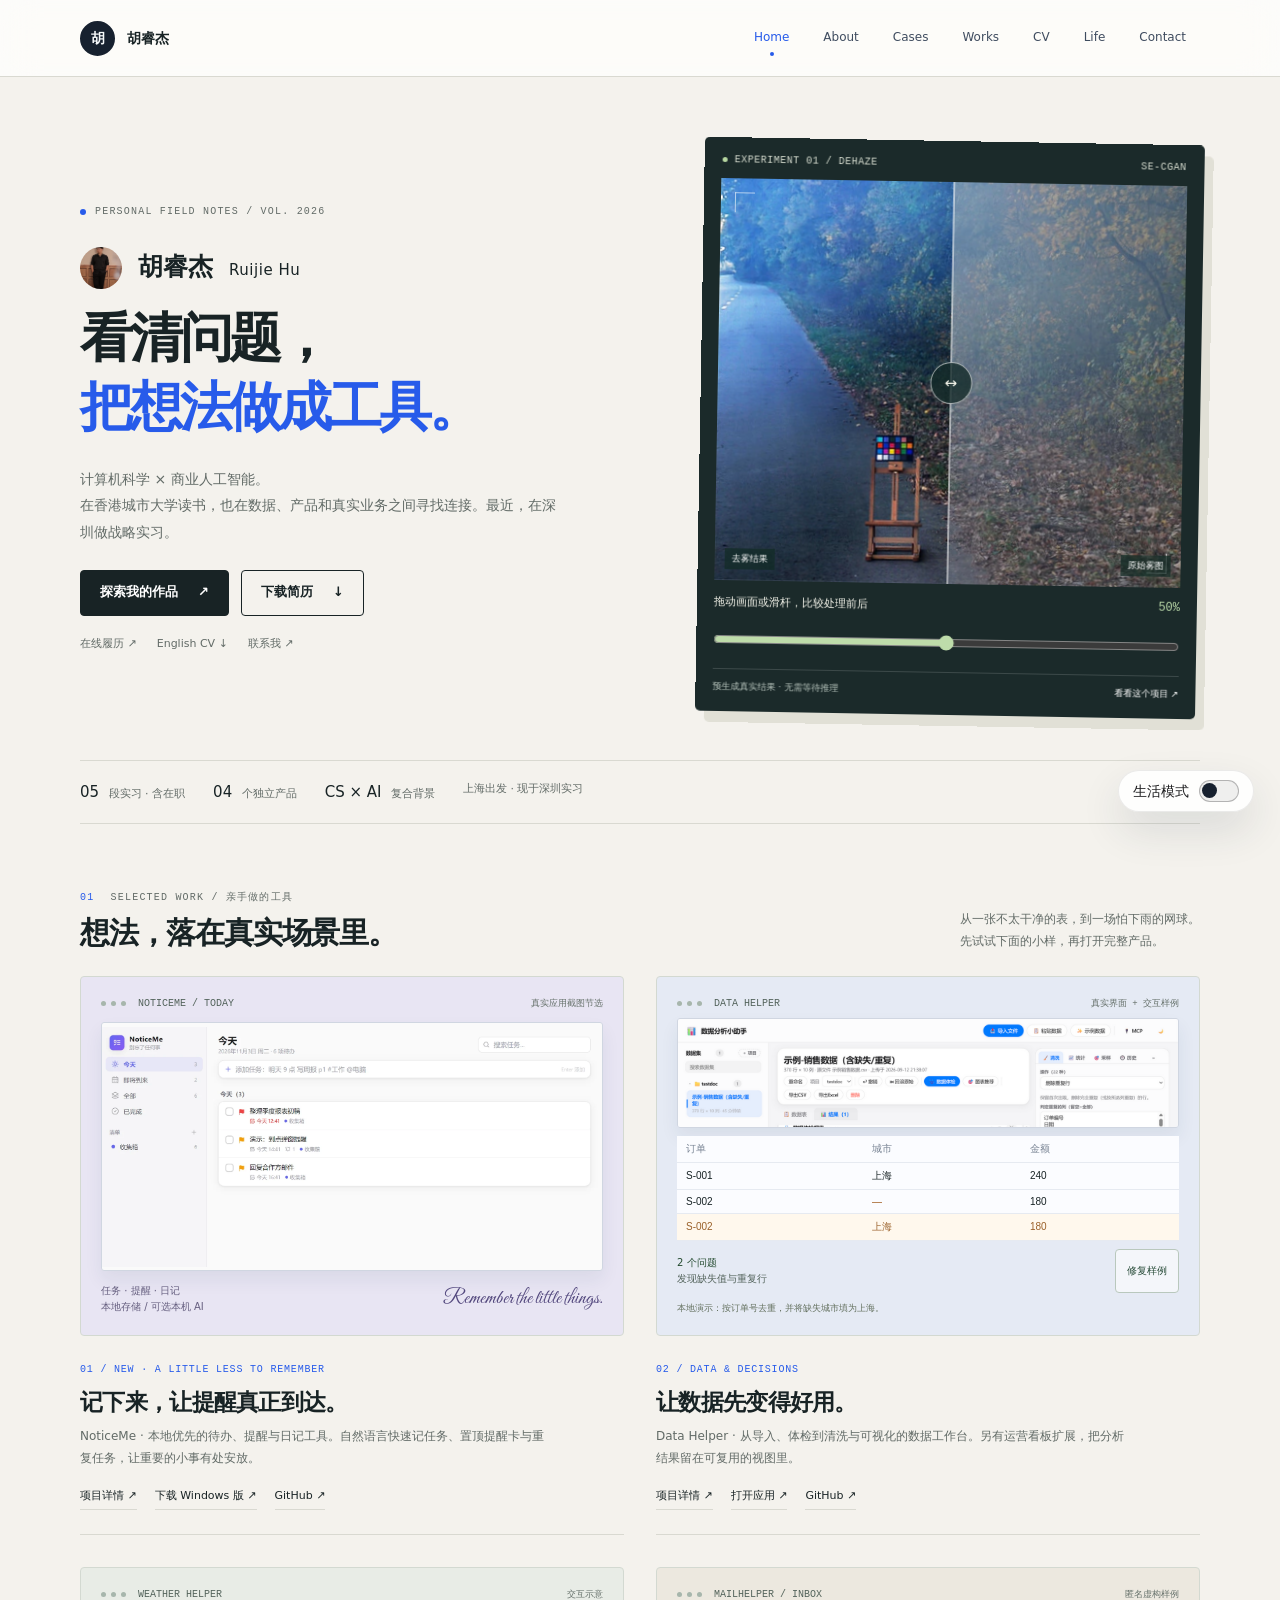
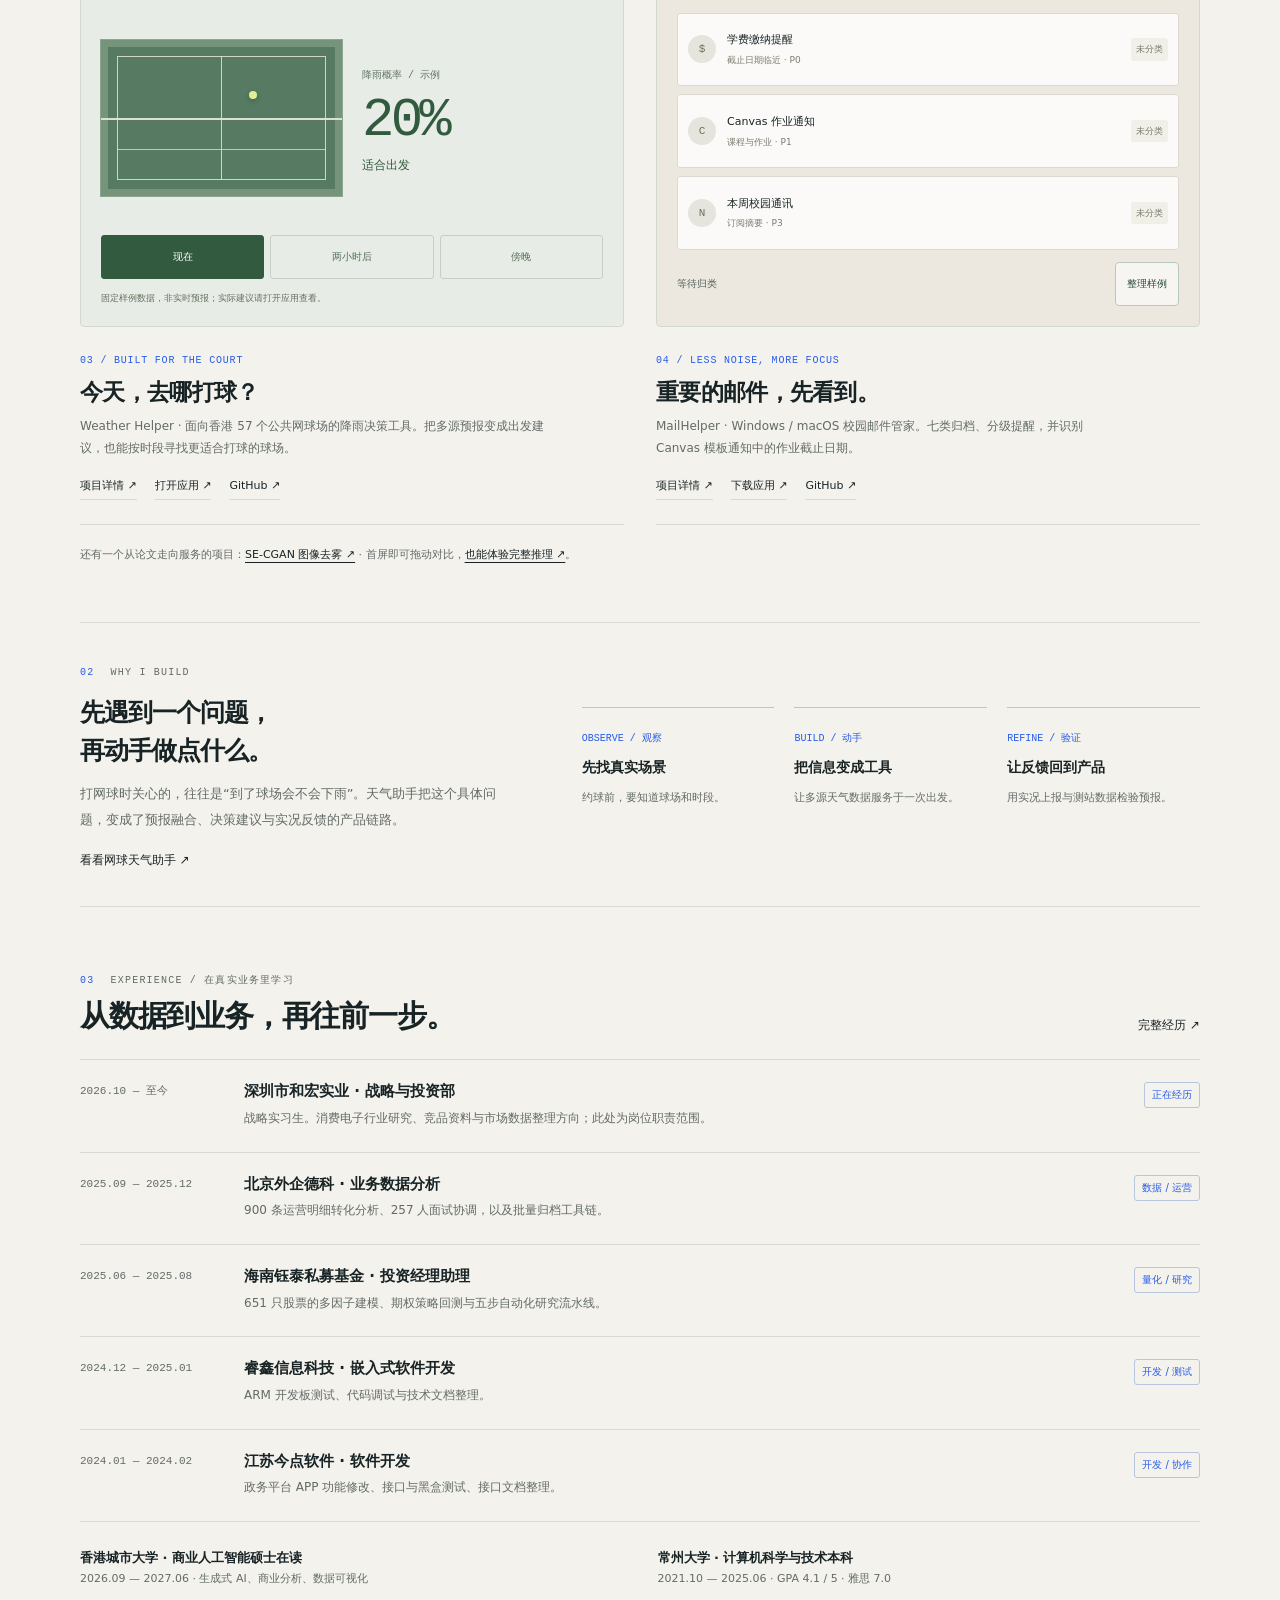
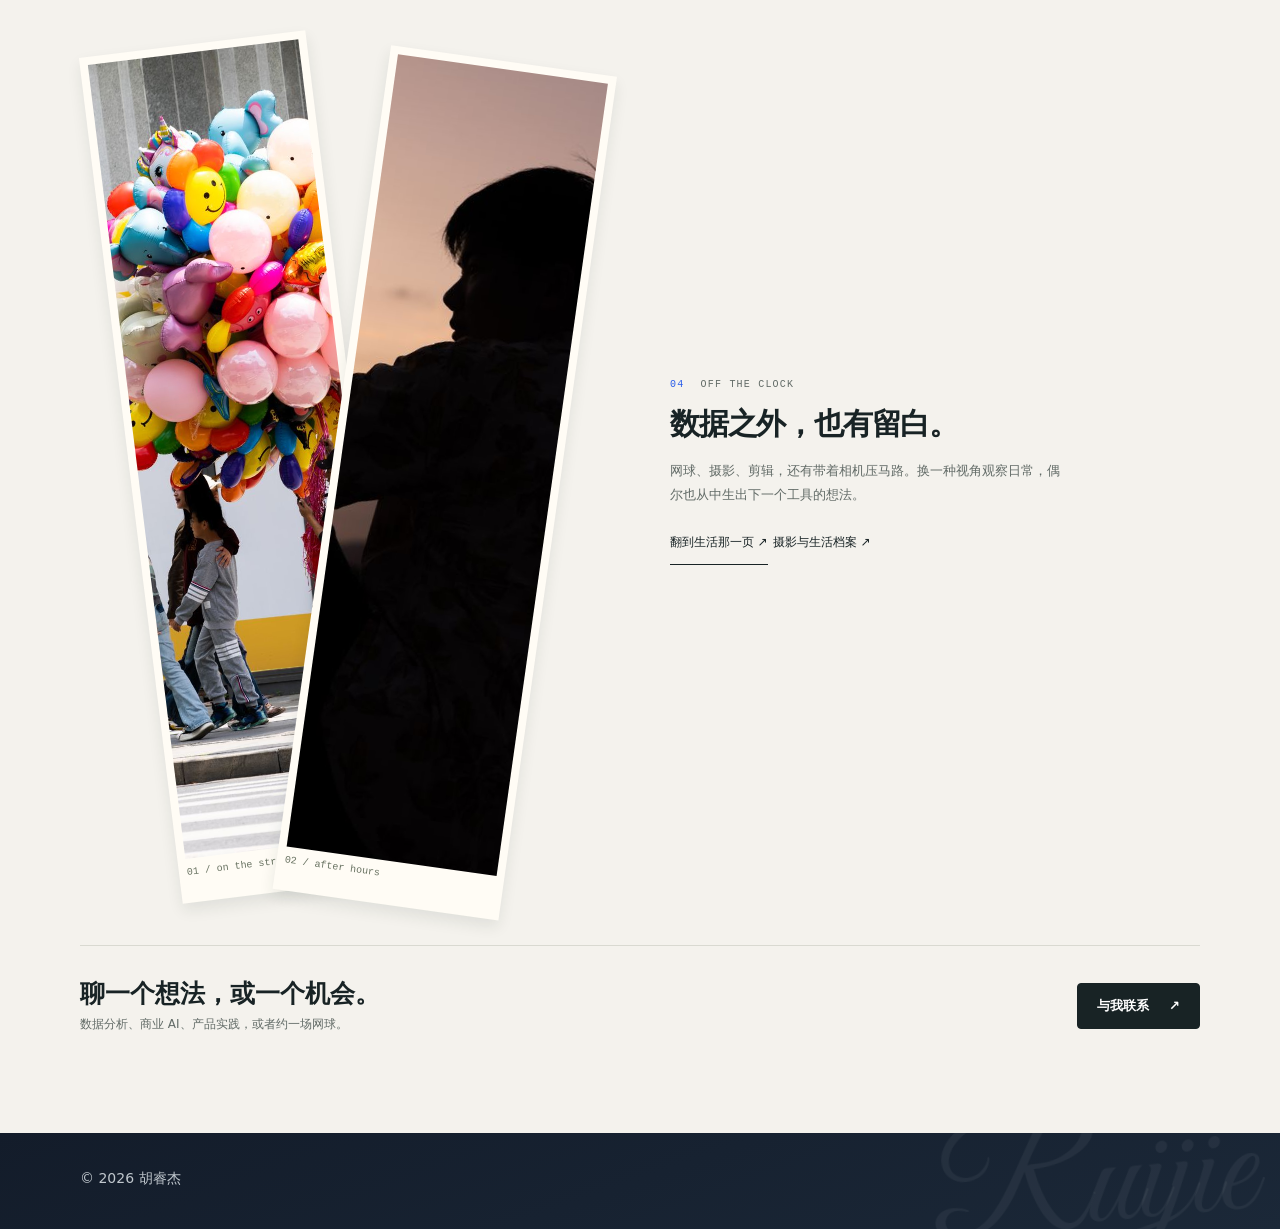
==== commit 5d38ac45: "feat: 完善生活预览、图内拖动与手机阅读体验（v42）" ====
--- a/site/index.html
+++ b/site/index.html
@@ -14,8 +14,9 @@
   <meta property="og:description" content="看清问题，把想法做成工具。数据与商业 AI、四个独立产品，还有摄影与网球。" />
   <meta property="og:url" content="./index.html" />
   <meta property="og:image" content="assets/profile-hero.jpg" />
-  <link rel="stylesheet" href="css/style.css?v=40" />
-  <link rel="stylesheet" href="css/studio.css?v=40" />
+  <link rel="stylesheet" href="css/style.css?v=42" />
+  <link rel="stylesheet" href="css/studio.css?v=42" />
+  <link rel="stylesheet" href="css/life-preview.css?v=42" />
 </head>
 <body data-page="home" class="studio-home">
   <a class="skip-link" href="#main">跳到主要内容</a>
@@ -75,13 +76,13 @@
         </div>
         <div class="focus-lab" data-focus-lab aria-label="SE-CGAN 去雾结果交互对比">
           <div class="focus-top"><span>EXPERIMENT 01 / DEHAZE</span><span>SE-CGAN</span></div>
-          <div class="focus-image">
-            <img src="assets/sample_hazy.jpg" width="512" height="512" alt="真实雾图样例中的林间道路与色卡" fetchpriority="high" decoding="async" />
-            <img class="focus-clear" src="assets/sample_dehazed.png" width="512" height="512" alt="同一图像经 SE-CGAN 处理后的去雾结果" fetchpriority="high" decoding="async" />
+          <div class="focus-image" data-focus-surface>
+            <picture><source type="image/webp" srcset="assets/dehaze/hazy-480.webp 480w, assets/dehaze/hazy-960.webp 960w" sizes="(max-width: 520px) calc(100vw - 66px), (max-width: 760px) 454px, (max-width: 1080px) 42vw, 480px" /><img src="assets/sample_hazy.jpg" alt="真实雾图样例中的林间道路与色卡" fetchpriority="high" decoding="async" width="1024" height="1024" /></picture>
+            <picture><source type="image/webp" srcset="assets/dehaze/clear-480.webp 480w, assets/dehaze/clear-512.webp 512w" sizes="(max-width: 520px) calc(100vw - 66px), (max-width: 760px) 454px, (max-width: 1080px) 42vw, 480px" /><img class="focus-clear" src="assets/sample_dehazed.png" alt="同一图像经 SE-CGAN 处理后的去雾结果" fetchpriority="high" decoding="async" width="512" height="512" /></picture>
             <div class="focus-corner" aria-hidden="true"></div><div class="focus-divider" aria-hidden="true"></div>
             <span class="focus-image-label focus-image-label--left">去雾结果</span><span class="focus-image-label focus-image-label--right">原始雾图</span>
           </div>
-          <div class="focus-control"><label for="focus-range">拖动滑杆，让画面清晰一点</label><output for="focus-range" data-focus-value>50%</output><input id="focus-range" type="range" min="0" max="100" value="50" data-focus-range disabled /></div>
+          <div class="focus-control"><label for="focus-range">拖动画面或滑杆，比较处理前后</label><output for="focus-range" data-focus-value>50%</output><input id="focus-range" type="range" min="0" max="100" value="50" data-focus-range disabled /></div>
           <div class="focus-note"><span>预生成真实结果 · 无需等待推理</span><a href="dehaze.html">看看这个项目 ↗</a></div>
         </div>
       </header>
@@ -144,205 +145,19 @@
     </section>
 
 
-    <!-- ==================================================
-         生活区
-         ================================================== -->
-    <section class="profile-shell" data-mode-view="life" aria-hidden="true" inert hidden>
-      <header class="profile-hero-life">
-        <div class="profile-hero-copy">
-          <p class="profile-kicker">下班后 / Life</p>
-          <h1>生活里的我</h1>
-          <div class="friend-card" aria-label="交友名片">
-            <div class="friend-zodiac" aria-hidden="true"><span>🎾</span></div>
-            <div>
-              <span class="friend-label">交友名片</span>
-              <strong>网球协会社长 · 剪辑 &amp; 摄影</strong>
-              <p>白天和数据打交道，晚上在球场、剪辑台和取景框里换脑子。</p>
-            </div>
-          </div>
-          <div class="profile-actions">
-            <a class="is-primary" href="contact.html">聊聊</a>
-            <a href="works.html">看作品</a>
-            <a href="cv.html">看履历</a>
-          </div>
-          <div class="signal-board" data-signal-board>
-            <div class="signal-tabs" role="group" aria-label="生活兴趣">
-              <button type="button" class="is-active" data-signal-tab data-signal-text="网球打了四年，从院队训练打到校级比赛执裁，球场是留给自己的换脑时间。">网球</button>
-              <button type="button" data-signal-tab data-signal-text="PR / 剪映剪片子，Lightroom 和 PS 修图；公众号推文的排版美编也一直在做。">剪辑 &amp; 摄影</button>
-              <button type="button" data-signal-tab data-signal-text="坐标上海，喜欢带着相机压马路，外滩、街角和落日都拍。">街头</button>
-            </div>
-            <p data-signal-copy aria-live="polite">网球打了四年，从院队训练打到校级比赛执裁，球场是留给自己的换脑时间。</p>
-          </div>
-          <div class="hero-proof-grid" aria-label="生活关键词">
-            <article><strong>Sport</strong><span>网球</span></article>
-            <article><strong>Create</strong><span>PR 剪辑 / LR 修图</span></article>
-            <article><strong>City</strong><span>坐标上海</span></article>
-            <article><strong>Media</strong><span>公众号美编</span></article>
-          </div>
+    <!-- 首页仅保留生活精选，完整相册与书影音统一在 life.html。 -->
+    <section class="profile-shell studio-shell life-preview" data-mode-view="life" aria-hidden="true" id="life-preview" inert hidden>
+      <header class="life-preview-hero">
+        <div class="life-preview-copy"><p class="studio-eyebrow"><span class="studio-dot"></span> FIELD NOTES / AFTER HOURS</p><p class="studio-name">胡睿杰 <span>Ruijie Hu</span></p><h1>换一种视角，<br><em>继续观察。</em></h1><p class="life-preview-lead">球场、街头、剪辑台。数据之外，我也用镜头和运动记录日常；有时，一个身边的小问题，又会变成下一个工具的起点。</p><p class="life-preview-location">上海出发 · 现于深圳实习</p><div class="studio-actions"><a class="studio-button studio-button--primary" href="life.html">翻开完整生活档案 <span aria-hidden="true">↗</span></a><button class="studio-button" type="button" data-open-mode="work">回到工作页 <span aria-hidden="true">↖</span></button></div></div>
+        <div class="life-preview-photos" aria-label="生活摄影精选">
+          <figure class="life-preview-main"><a href="life.html#gallery" aria-label="进入相册，查看街头等十二张生活照片"><img src="assets/life/life-07.jpg" width="600" height="800" alt="街头的气球摊" loading="lazy" decoding="async" /></a><figcaption><span>01 / 街头</span><span aria-hidden="true">↗</span></figcaption></figure>
+          <figure><a href="life.html#gallery" aria-label="进入完整相册查看日落照片"><img src="assets/life/life-06.jpg" width="600" height="800" alt="日落下的剪影" loading="lazy" decoding="async" /></a><figcaption><span>02 / 日落</span><span aria-hidden="true">↗</span></figcaption></figure>
+          <figure><a href="life.html#gallery" aria-label="进入完整相册查看秋叶照片"><img src="assets/life/life-02.jpg" width="600" height="800" alt="秋日金黄的树叶" loading="lazy" decoding="async" /></a><figcaption><span>03 / 秋叶</span><span aria-hidden="true">↗</span></figcaption></figure>
         </div>
-        <figure class="life-portrait">
-          <img src="assets/life/life-p1.jpg" data-random-life-photo data-photo-pool="assets/life/life-p1.jpg,assets/life/life-p2.jpg,assets/life/life-p3.jpg,assets/life/life-p4.jpg" width="675" height="900" alt="随机生活照片" loading="lazy" decoding="async" />
-        </figure>
       </header>
-
-      <div class="ticker ticker--life" aria-hidden="true">
-        <div class="ticker-track">
-          <span>网球</span><i>✦</i><span>剪辑</span><i>✦</i><span>摄影</span><i>✦</i><span>街头</span><i>✦</i><span>落日</span><i>✦</i><span>雪场</span><i>✦</i><span>上海</span><i>✦</i><span>公众号美编</span><i>✦</i><span>三体</span><i>✦</i><span>F1</span><i>✦</i>
-          <span>网球</span><i>✦</i><span>剪辑</span><i>✦</i><span>摄影</span><i>✦</i><span>街头</span><i>✦</i><span>落日</span><i>✦</i><span>雪场</span><i>✦</i><span>上海</span><i>✦</i><span>公众号美编</span><i>✦</i><span>三体</span><i>✦</i><span>F1</span><i>✦</i>
-        </div>
-      </div>
-
-      <section class="profile-section profile-life-gallery reveal">
-        <h2>生活照片墙</h2>
-        <p class="wall-hint life-hint">按住照片左右拖动浏览，也可以聚焦后使用键盘方向键。</p>
-        <div class="drag-wall photo-wall" data-drag-wall tabindex="0" aria-label="生活照片墙，可左右拖动">
-          <figure><img src="assets/life/life-01.jpg" alt="躺在木地板上休息" draggable="false" loading="lazy" /><figcaption>日常</figcaption></figure>
-          <figure><img src="assets/life/life-02.jpg" alt="秋日金黄的树叶" draggable="false" loading="lazy" /><figcaption>秋叶</figcaption></figure>
-          <figure><img src="assets/life/life-03.jpg" alt="银杏树下的古建长廊" draggable="false" loading="lazy" /><figcaption>银杏</figcaption></figure>
-          <figure><img src="assets/life/life-04.jpg" alt="俯瞰海岸线" draggable="false" loading="lazy" /><figcaption>海岸</figcaption></figure>
-          <figure><img src="assets/life/life-05.jpg" alt="黑白色调的海边" draggable="false" loading="lazy" /><figcaption>海边</figcaption></figure>
-          <figure><img src="assets/life/life-06.jpg" alt="日落下的剪影" draggable="false" loading="lazy" /><figcaption>日落</figcaption></figure>
-          <figure><img src="assets/life/life-07.jpg" alt="街头的气球摊" draggable="false" loading="lazy" /><figcaption>街头</figcaption></figure>
-          <figure><img src="assets/life/life-08.jpg" alt="路边遇见的猫" draggable="false" loading="lazy" /><figcaption>猫</figcaption></figure>
-          <figure><img src="assets/life/life-09.jpg" alt="街边画像师" draggable="false" loading="lazy" /><figcaption>画摊</figcaption></figure>
-          <figure><img src="assets/life/life-10.jpg" alt="行驶中的列车窗外" draggable="false" loading="lazy" /><figcaption>列车</figcaption></figure>
-          <figure><img src="assets/life/life-11.jpg" alt="夜晚街头拍摄" draggable="false" loading="lazy" /><figcaption>夜拍</figcaption></figure>
-          <figure><img src="assets/life/life-12.jpg" alt="雪场滑雪" draggable="false" loading="lazy" /><figcaption>滑雪</figcaption></figure>
-        </div>
-      </section>
-
-      <section class="profile-section reveal">
-        <h2>爱好</h2>
-        <div class="profile-grid two">
-          <article class="profile-card">
-            <strong>在动</strong>
-            <p>网球协会社长，组织训练与校级比赛执裁，从 0-1 参与策划校级比赛。</p>
-            <div class="profile-tags"><span>网球 · 社长</span><span>周训 10+ 次</span><span>校级比赛执裁</span></div>
-          </article>
-          <article class="profile-card">
-            <strong>在创作</strong>
-            <p>视频剪辑（PR / 剪映）、摄影修图（Lightroom / PS）、公众号推文美编。</p>
-            <div class="profile-tags"><span>视频剪辑</span><span>摄影修图</span><span>美编</span><span>英语 · 雅思 7.0</span></div>
-          </article>
-        </div>
-      </section>
-
-      <section class="profile-section reveal">
-        <h2>镜头里的</h2>
-        <p style="margin:0 0 14px;color:#4f5d6f;font-size:14.5px">取景框常去的几类地方：街头、秋天、海边、夜色和雪场。</p>
-        <div class="cover-grid">
-          <figure class="cover-card">
-            <span class="cover-art"><img src="assets/life/life-07.jpg" alt="街头气球摊" loading="lazy" /></span>
-            <span class="cover-label">街头</span><strong>人间烟火</strong><em>气球摊</em>
-          </figure>
-          <figure class="cover-card">
-            <span class="cover-art"><img src="assets/life/life-02.jpg" alt="秋日金黄树叶" loading="lazy" /></span>
-            <span class="cover-label">自然</span><strong>秋叶</strong><em>季节感</em>
-          </figure>
-          <figure class="cover-card">
-            <span class="cover-art"><img src="assets/life/life-04.jpg" alt="俯瞰海岸线" loading="lazy" /></span>
-            <span class="cover-label">远方</span><strong>海岸</strong><em>远眺</em>
-          </figure>
-          <figure class="cover-card">
-            <span class="cover-art"><img src="assets/life/life-11.jpg" alt="夜晚街头" loading="lazy" /></span>
-            <span class="cover-label">城市</span><strong>夜色</strong><em>夜拍</em>
-          </figure>
-          <figure class="cover-card">
-            <span class="cover-art"><img src="assets/life/life-10.jpg" alt="列车窗外" loading="lazy" /></span>
-            <span class="cover-label">旅途</span><strong>列车</strong><em>在路上</em>
-          </figure>
-          <figure class="cover-card">
-            <span class="cover-art"><img src="assets/life/life-12.jpg" alt="雪场滑雪" loading="lazy" /></span>
-            <span class="cover-label">冬天</span><strong>雪场</strong><em>滑雪</em>
-          </figure>
-        </div>
-      </section>
-
-      <section class="profile-section reveal">
-        <h2>片单和书架</h2>
-        <p style="margin:0 0 14px;color:#4f5d6f;font-size:14.5px">片单和书架里常出现的几个名字，剪辑找灵感时也会翻。</p>
-        <div class="media-grid">
-          <article class="media-card">
-            <span class="media-poster"><img src="assets/media/wandering-earth.jpg" alt="《流浪地球》海报" loading="lazy" decoding="async" /></span>
-            <span class="media-type">电影 / 科幻</span><strong>《流浪地球》</strong><em>带着家流浪</em>
-          </article>
-          <article class="media-card">
-            <span class="media-poster"><img src="assets/media/f1.jpg" alt="《F1：狂飙飞车》海报" loading="lazy" decoding="async" /></span>
-            <span class="media-type">电影 / 运动</span><strong>《F1：狂飙飞车》</strong><em>极速热血</em>
-          </article>
-          <article class="media-card">
-            <span class="media-poster"><img src="assets/media/oppenheimer.jpg" alt="《奥本海默》海报" loading="lazy" decoding="async" /></span>
-            <span class="media-type">电影 / 传记</span><strong>《奥本海默》</strong><em>传记史诗</em>
-          </article>
-          <article class="media-card">
-            <span class="media-poster"><img src="assets/media/dragon-restaurant.jpg" alt="《欢迎来龙餐馆》海报" loading="lazy" decoding="async" /></span>
-            <span class="media-type">电影 / 战争</span><strong>《欢迎来龙餐馆》</strong><em>战火与烟火</em>
-          </article>
-        </div>
-        <div class="media-sub"><span class="comic-label">番剧口味</span></div>
-        <div class="media-grid media-grid--books">
-          <article class="media-card">
-            <span class="media-poster"><img src="assets/media/attack-on-titan.jpg" alt="《进击的巨人》海报" loading="lazy" decoding="async" /></span>
-            <span class="media-type">热血 / 神作</span><strong>《进击的巨人》</strong><em>自由与墙</em>
-          </article>
-          <article class="media-card">
-            <span class="media-poster"><img src="assets/media/frieren.jpg" alt="《葬送的芙莉莲》海报" loading="lazy" decoding="async" /></span>
-            <span class="media-type">治愈 / 奇幻</span><strong>《葬送的芙莉莲》</strong><em>旅途与时间</em>
-          </article>
-          <article class="media-card">
-            <span class="media-poster"><img src="assets/media/scissor-seven.jpg" alt="《刺客伍六七》海报" loading="lazy" decoding="async" /></span>
-            <span class="media-type">搞笑 / 热血</span><strong>《刺客伍六七》</strong><em>无厘头温柔</em>
-          </article>
-        </div>
-        <div class="media-sub"><span class="comic-label">阅读清单</span></div>
-        <div class="media-grid media-grid--books">
-          <article class="media-card">
-            <span class="media-poster"><img src="assets/media/three-body.jpg" alt="《三体》封面" loading="lazy" decoding="async" /></span>
-            <span class="media-type">刘慈欣</span><strong>《三体》</strong><em>宏大叙事</em>
-          </article>
-          <article class="media-card">
-            <span class="media-poster"><img src="assets/media/baiyexing.jpg" alt="《白夜行》封面" loading="lazy" decoding="async" /></span>
-            <span class="media-type">东野圭吾</span><strong>《白夜行》</strong><em>罪与守望</em>
-          </article>
-          <article class="media-card">
-            <span class="media-poster"><img src="assets/media/linhai-xueyuan.jpg" alt="《林海雪原》封面" loading="lazy" decoding="async" /></span>
-            <span class="media-type">曲波</span><strong>《林海雪原》</strong><em>剿匪传奇</em>
-          </article>
-        </div>
-      </section>
-
-      <section class="profile-section reveal">
-        <h2>正在听</h2>
-        <p style="margin:0 0 14px;color:#4f5d6f;font-size:14.5px">歌单里会反复点开的几首。</p>
-        <div class="song-grid">
-          <article class="song-card">
-            <img class="song-cover" src="assets/media/wedonttalkanymore.jpg" alt="We Don't Talk Anymore 单曲封面" width="300" height="300" loading="lazy" decoding="async" />
-            <div><strong>We Don't Talk Anymore · Charlie Puth</strong><span>旋律一响就上头的一首。</span></div>
-          </article>
-          <article class="song-card">
-            <img class="song-cover" src="assets/media/baby.jpg" alt="Baby 单曲封面" width="300" height="300" loading="lazy" decoding="async" />
-            <div><strong>Baby · Justin Bieber</strong><span>前奏一响就回到学生时代。</span></div>
-          </article>
-          <article class="song-card">
-            <img class="song-cover" src="assets/media/aicuo.jpg" alt="王力宏《改变自己》专辑封面" width="300" height="300" loading="lazy" decoding="async" />
-            <div><strong>爱错 · 王力宏</strong><span>专辑里最耐听的一首。</span></div>
-          </article>
-        </div>
-      </section>
-
-      <section class="profile-section reveal">
-        <h2>去过的地方</h2>
-        <p style="margin:0 0 14px;color:#4f5d6f;font-size:14.5px">镜头跟着通勤、假期和心情走——压马路、追秋天、去海边、上雪场。</p>
-        <div class="career-intent">
-          <span>出发地</span>
-          <p>上海 —— 外滩的落日、古镇的园林、海岸线和冬天的雪场。</p>
-        </div>
-        <div class="profile-tags" style="margin-top:14px">
-          <span>上海 · 外滩</span><span>古镇园林</span><span>海岸线</span><span>雪场</span><span>街头巷尾</span><span>列车窗外</span>
-        </div>
-      </section>
-
-      <footer class="profile-footer">数据之外，生活也要有留白。</footer>
+      <div class="life-preview-bottom"><p>三帧精选，完整十二帧在生活档案里。</p><a href="life.html#gallery">打开相册 ↗</a></div>
+      <div class="life-preview-topics" aria-label="生活档案入口"><a href="life.html#friend"><span>01 / ON COURT</span><h2>去球场换换脑子。</h2><p>网球训练、比赛执裁，以及由此生长的天气助手。</p><b aria-hidden="true">↗</b></a><a href="life.html#media"><span>02 / ON THE SHELF</span><h2>留一点时间给故事。</h2><p>喜欢的电影、番剧、书和歌，集中放在一处。</p><b aria-hidden="true">↗</b></a><a href="life.html#places"><span>03 / IN THE FRAME</span><h2>镜头跟着日常走。</h2><p>街角、海岸、列车窗外，和偶然遇见的片刻。</p><b aria-hidden="true">↗</b></a></div>
+      <section class="studio-contact" aria-labelledby="life-contact-title"><div><h2 id="life-contact-title">从一个共同话题开始。</h2><p>约球、聊摄影和剪辑，或者交流一个产品想法。</p></div><a class="studio-button studio-button--primary" href="contact.html">打个招呼 <span aria-hidden="true">↗</span></a></section>
     </section>
   </main>
 
@@ -354,7 +169,7 @@
 
   <button class="back-top" data-back-top type="button" aria-label="返回顶部">↑</button>
 
-  <script type="module" src="js/app.js?v=40"></script>
-  <script type="module" src="js/studio.js?v=40"></script>
+  <script type="module" src="js/app.js?v=42"></script>
+  <script type="module" src="js/studio.js?v=42"></script>
 </body>
 </html>
--- a/site/css/style.css
+++ b/site/css/style.css
@@ -51,6 +51,13 @@
 /* ---------- 基础 ---------- */
 * { box-sizing: border-box; }
 *::before, *::after { box-sizing: border-box; }
+
+/* 预生成对比图支持横向拖动，同时保留触屏纵向滚动与缩放。 */
+[data-focus-surface] { touch-action: pan-y pinch-zoom; }
+[data-focus-surface] img { user-select: none; -webkit-user-select: none; -webkit-user-drag: none; }
+.is-focus-ready [data-focus-surface], [data-focus-surface].is-focus-ready { cursor: ew-resize; }
+.is-focus-ready .focus-divider::after, .is-focus-ready .compare-divider::after { width: 42px; height: 42px; }
+.is-focus-dragging [data-focus-surface], [data-focus-surface].is-focus-dragging { cursor: grabbing; }
 
 html {
   scroll-behavior: smooth;
@@ -2193,6 +2200,12 @@
   .brand-text small { display: none; }
 }
 
+/* 极窄屏保留七个入口，每个目标仍有至少44px横向空间。 */
+@media (max-width: 350px) {
+  body.studio-home .mobile-nav, body.folio-page .mobile-nav { left: 2px; right: 2px; padding: 2px; gap: 0; }
+  body.studio-home .mobile-nav a, body.folio-page .mobile-nav a { min-width: 44px; }
+}
+
 /* 打印：只保留 CV 正文 */
 @media print {
   .site-header, .mobile-nav, .back-top, .mode-toggle, .work-intro, .footer { display: none !important; }
--- a/site/css/studio.css
+++ b/site/css/studio.css
@@ -115,4 +115,48 @@
 @media (max-width:760px) { .studio-shell { width:calc(100% - 40px); }.studio-hero { grid-template-columns:1fr; padding-top:38px; gap:35px; }.studio-title { font-size:clamp(35px,7vw,48px); }.studio-desc { font-size:13px; max-width:34em; }.studio-eyebrow { margin-bottom:23px; font-size:9px; }.focus-lab { width:min(100%,480px); justify-self:center; transform:none; animation:none; box-shadow:6px 7px 0 #e1e0d6; }.focus-image { aspect-ratio:1.4; }.studio-section { padding-top:43px; }.studio-section-head h2 { font-size:26px; }.studio-section-head { align-items:start; gap:15px; }.studio-section-head > p { display:none; }.project-grid { grid-template-columns:1fr; gap:32px; }.project-window { min-height:270px; }.studio-story { grid-template-columns:1fr; gap:15px; margin-top:42px; }.story-steps { gap:15px; }.studio-experience { grid-template-columns:1fr auto; gap:7px 12px; padding:20px 0; }.studio-experience time { grid-column:1; }.studio-experience > div { grid-row:2; grid-column:1/-1; }.experience-tag { grid-row:1; grid-column:2; }.studio-education { gap:18px; }.studio-life { grid-template-columns:1fr; gap:20px; padding:40px 0; }.studio-photo-stack { grid-row:2; min-height:240px; }.studio-photo-stack figure { max-width:190px; }.studio-contact { flex-direction:column; align-items:start; }.studio-meta { gap:13px 22px; }.studio-meta strong { font-size:14px; }.studio-home .nav-wrap { min-height:64px; } }
 @media (max-width:380px) { .studio-shell { width:calc(100% - 32px); }.studio-title { font-size:32px; }.studio-actions { gap:8px; }.studio-button { font-size:12px; padding:10px 13px; gap:12px; }.studio-secondary { gap:14px; }.project-window { padding:13px; }.weather-stage { gap:12px; }.weather-reading strong { font-size:46px; }.sample-mail { gap:7px; }.mail-category { font-size:8px; }.studio-education { grid-template-columns:1fr; } }
 @media (max-width:900px) { .studio-home .mode-toggle { top:8px; right:20px; bottom:auto; min-height:44px; padding:5px 10px; box-shadow:none; } }
+/* 手机先保证中文说明和操作可读；预览随内容增高，避免放大文字后被固定高度裁切。 */
+@media (max-width:900px) {
+  .studio-home { padding-bottom:calc(84px + env(safe-area-inset-bottom, 0px)); }
+  .studio-home .brand { min-height:44px; }
+  .studio-home .mobile-nav { bottom:calc(10px + env(safe-area-inset-bottom, 0px)); }
+  .studio-home .mobile-nav a { display:flex; align-items:center; justify-content:center; min-height:44px; padding:8px 2px; font-size:12px; }
+}
+@media (max-width:900px) {
+  .studio-desc { font-size:15px; line-height:1.9; }
+  .studio-button { font-size:14px; }
+  .studio-secondary { flex-wrap:wrap; gap:0 18px; margin-top:12px; font-size:13px; }
+  .studio-secondary a { display:inline-flex; align-items:center; min-height:44px; }
+  .studio-meta span { font-size:12px; }
+  .focus-control label, .focus-control output { font-size:13px; }
+  .focus-note { align-items:center; flex-wrap:wrap; gap:0 12px; font-size:12px; }
+  .focus-note a { display:inline-flex; align-items:center; min-height:44px; font-size:13px; }
+  .studio-text-link { display:inline-flex; align-items:center; min-height:44px; font-size:13px; }
+  .project-info h3 { font-size:24px; line-height:1.4; text-wrap:balance; }
+  .project-info > p { font-size:14.5px; line-height:1.85; }
+  .project-links { gap:4px 18px; margin-top:12px; font-size:13px; }
+  .project-links a { display:inline-flex; align-items:center; min-height:44px; padding:7px 0; }
+  .project-window { height:auto; min-height:340px; }
+  .window-bar { flex-wrap:wrap; row-gap:6px; }
+  .sample-tag { font-size:11px; line-height:1.6; }
+  .project-window--data .data-screen { flex:none; height:clamp(112px, 38vw, 160px); min-height:0; }
+  .mini-table { font-size:12px; line-height:1.4; }
+  .mini-table th, .mini-table td { padding:5px 9px; }
+  .lab-toolbar p { font-size:13px; }
+  .lab-button, .weather-slots button { font-size:13px; }
+  .weather-reading span { font-size:12px; }
+  .weather-reading p { font-size:14px; }
+  .weather-disclaimer { font-size:12px; line-height:1.75; }
+  .sample-mail p { font-size:13px; }
+  .sample-mail p span, .mail-category { font-size:12px; }
+  .notice-caption { flex-wrap:wrap; gap:10px; font-size:12px; line-height:1.7; }
+  .studio-project-note { font-size:13px; }
+  .studio-project-note a { display:inline-flex; align-items:center; min-height:44px; }
+  .studio-story p, .studio-experience p, .studio-contact p { font-size:14px; }
+  .story-steps p { font-size:13px; }
+  .studio-education p { font-size:13px; }
+  .studio-education strong { font-size:14px; }
+  .studio-life p { font-size:14.5px; }
+  .studio-mode-button { font-size:13px; }
+}
 @media print { .focus-lab,.studio-project,.mode-toggle { break-inside:avoid; } }
--- a/site/css/life-preview.css
+++ b/site/css/life-preview.css
@@ -0,0 +1,50 @@
+/* 首页生活模式是档案的精选入口；完整内容与相册只在 life.html 维护。 */
+body.studio-home.life-mode { background:var(--studio-paper); color:var(--studio-ink); }
+.studio-home.life-mode .site-header { background:#f4f2edf2; }
+.life-preview-hero { display:grid; grid-template-columns:1fr 1fr; gap:65px; padding:60px 0 28px; align-items:center; }
+.life-preview-copy h1 { margin:0 0 25px; font-size:clamp(38px,4.15vw,57px); line-height:1.3; letter-spacing:-.055em; }
+.life-preview-copy h1 em { color:var(--studio-blue); font-style:normal; }
+.life-preview-copy .studio-name { margin-bottom:15px; }
+.life-preview-lead { max-width:34em; font-size:15px; line-height:1.95; color:var(--studio-muted); }
+.life-preview-location { margin:22px 0; color:var(--studio-muted); font-size:12px; }
+.life-preview .studio-button { cursor:pointer; font-family:inherit; }
+.life-preview-photos { display:grid; grid-template-columns:1.3fr 1fr; grid-template-rows:1fr 1fr; gap:20px 15px; }
+.life-preview-photos figure { display:flex; flex-direction:column; margin:0; min-width:0; }
+.life-preview-main { grid-row:1 / 3; }
+.life-preview-photos a { display:block; overflow:hidden; position:relative; aspect-ratio:1.25; background:#e6e6dc; }
+.life-preview-main a { flex:1; aspect-ratio:auto; min-height:360px; }
+.life-preview-photos img { position:absolute; inset:0; width:100%; height:100%; object-fit:cover; transition:transform .45s var(--ease); }
+.life-preview-photos a:hover img { transform:scale(1.035); }
+.life-preview-photos figcaption { display:flex; justify-content:space-between; padding-top:9px; color:var(--studio-muted); font-size:11px; }
+.life-preview-bottom { display:flex; justify-content:space-between; align-items:center; gap:20px; padding:8px 0 25px; border-bottom:1px solid var(--studio-rule); }
+.life-preview-bottom p { margin:0; color:var(--studio-muted); font-size:12px; }.life-preview-bottom a { display:inline-flex; align-items:center; min-height:44px; font-size:13px; }
+.life-preview-bottom a:hover { color:var(--studio-blue); }
+.life-preview-topics { display:grid; grid-template-columns:repeat(3,1fr); gap:35px; margin:34px 0 40px; }
+.life-preview-topics a { position:relative; padding-top:20px; border-top:1px solid var(--studio-rule); min-width:0; }
+.life-preview-topics span { color:var(--studio-muted); font:10px Consolas,monospace; letter-spacing:.07em; }
+.life-preview-topics h2 { font-size:22px; line-height:1.5; letter-spacing:-.035em; margin:13px 0 10px; }
+.life-preview-topics p { font-size:14px; line-height:1.8; color:var(--studio-muted); margin:0 0 28px; max-width:22em; }
+.life-preview-topics b { position:absolute; right:0; bottom:0; font-size:19px; font-weight:400; color:var(--studio-blue); transition:transform .2s; }
+.life-preview-topics a:hover b { transform:translate(3px,-3px); }
+.life-preview-topics a:hover h2 { color:var(--studio-blue); }
+@media (max-width:1080px) { .life-preview-hero { gap:35px; }.life-preview-main a { min-height:320px; } }
+@media (max-width:760px) {
+  .life-preview-hero { grid-template-columns:1fr; padding-top:36px; gap:28px; }
+  .life-preview-copy h1 { font-size:clamp(35px,7vw,48px); }
+  .life-preview-copy .studio-eyebrow { margin-bottom:20px; }
+  .life-preview-copy .studio-name { font-size:24px; }
+  .life-preview-photos { gap:14px 12px; }
+  .life-preview-main a { min-height:290px; }
+  .life-preview-bottom { gap:15px; padding-bottom:18px; }.life-preview-bottom p { font-size:12px; max-width:18em; }
+  .life-preview-bottom a { font-size:12px; white-space:nowrap; }
+  .life-preview-topics { grid-template-columns:1fr; gap:24px; margin:28px 0; }
+  .life-preview-topics a { padding-top:16px; }.life-preview-topics h2 { font-size:21px; margin-block:9px; }
+  .life-preview-topics p { max-width:100%; padding-right:24px; margin-bottom:12px; }
+}
+@media (max-width:380px) { .life-preview-copy h1 { font-size:32px; }.life-preview-main a { min-height:250px; }.life-preview-photos figcaption { font-size:10px; } }
+@media (prefers-reduced-motion:reduce) { .life-preview-photos img,.life-preview-topics b { transition:none; } }
+
+@media (prefers-reduced-motion:no-preference) {
+  .studio-home .life-preview:not([hidden]) { animation:life-preview-in .3s var(--ease) both; }
+}
+@keyframes life-preview-in { from { transform:translateY(8px); } to { transform:none; } }
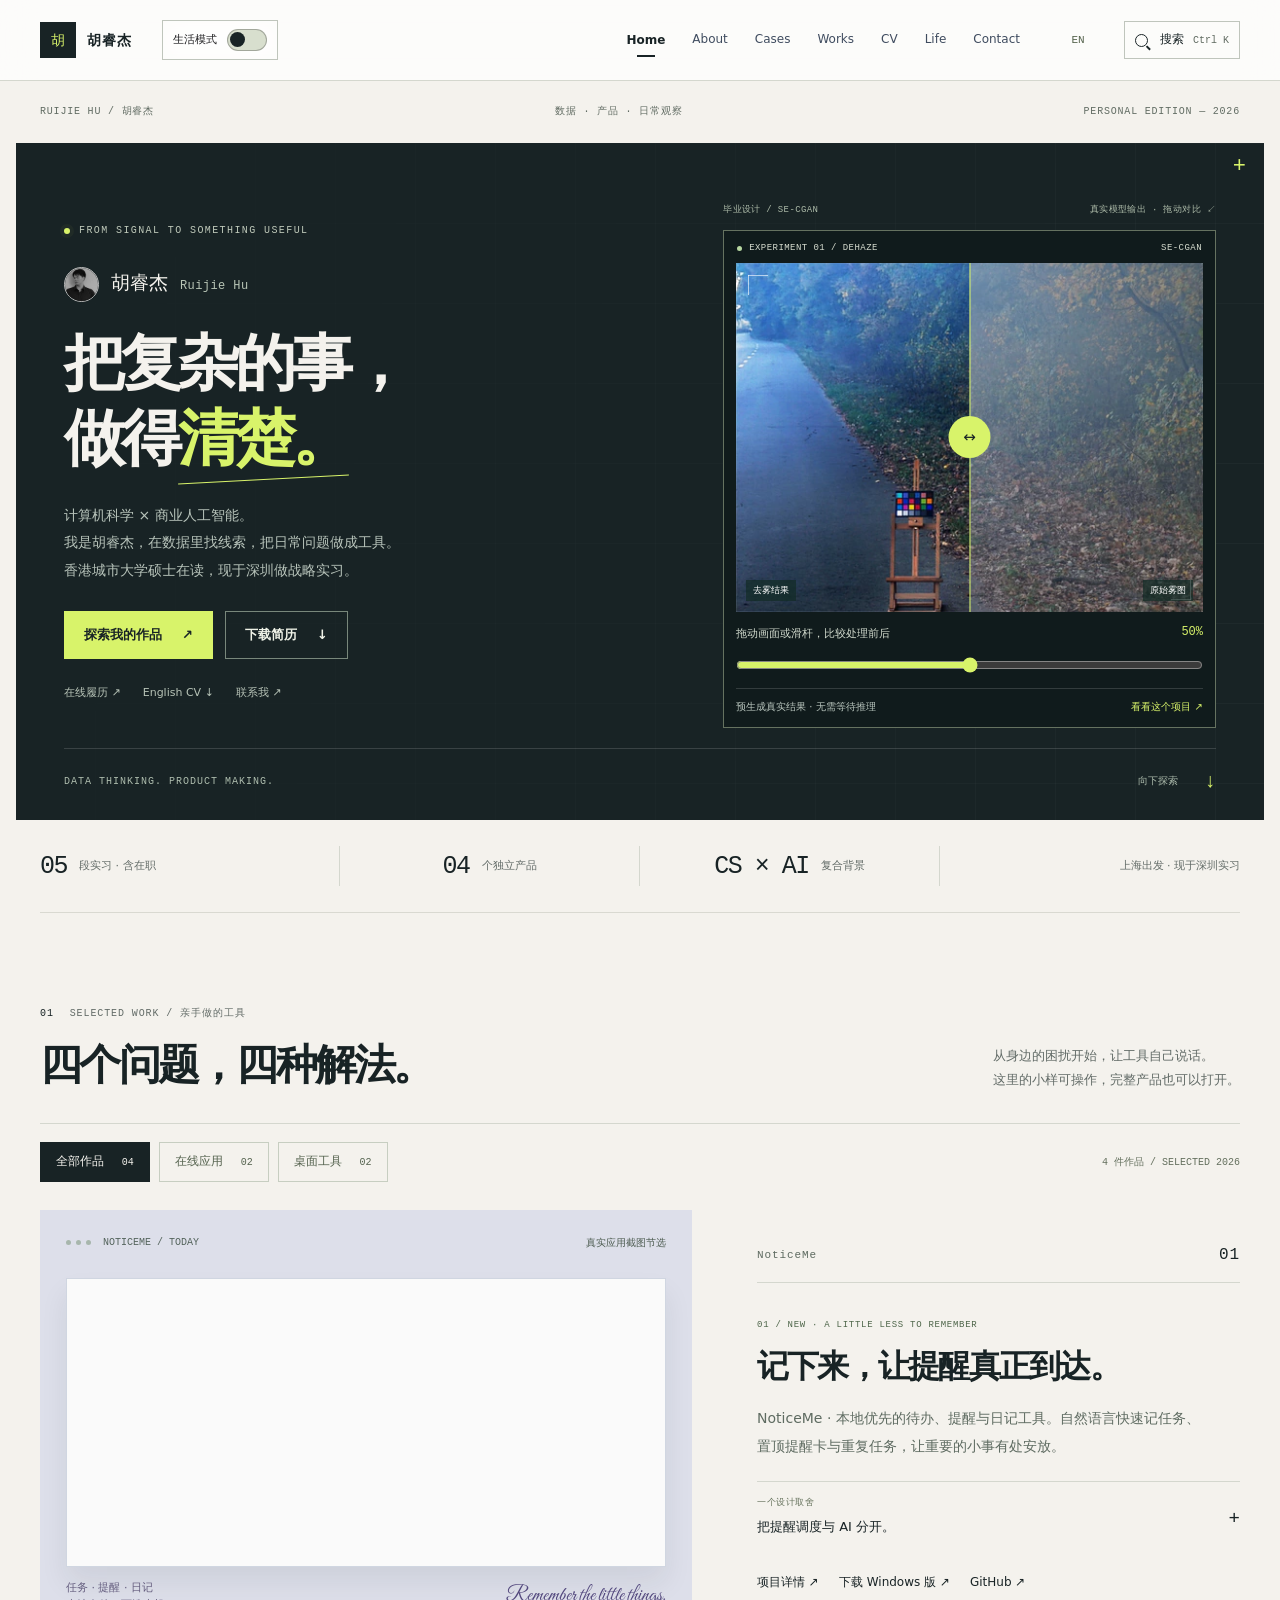
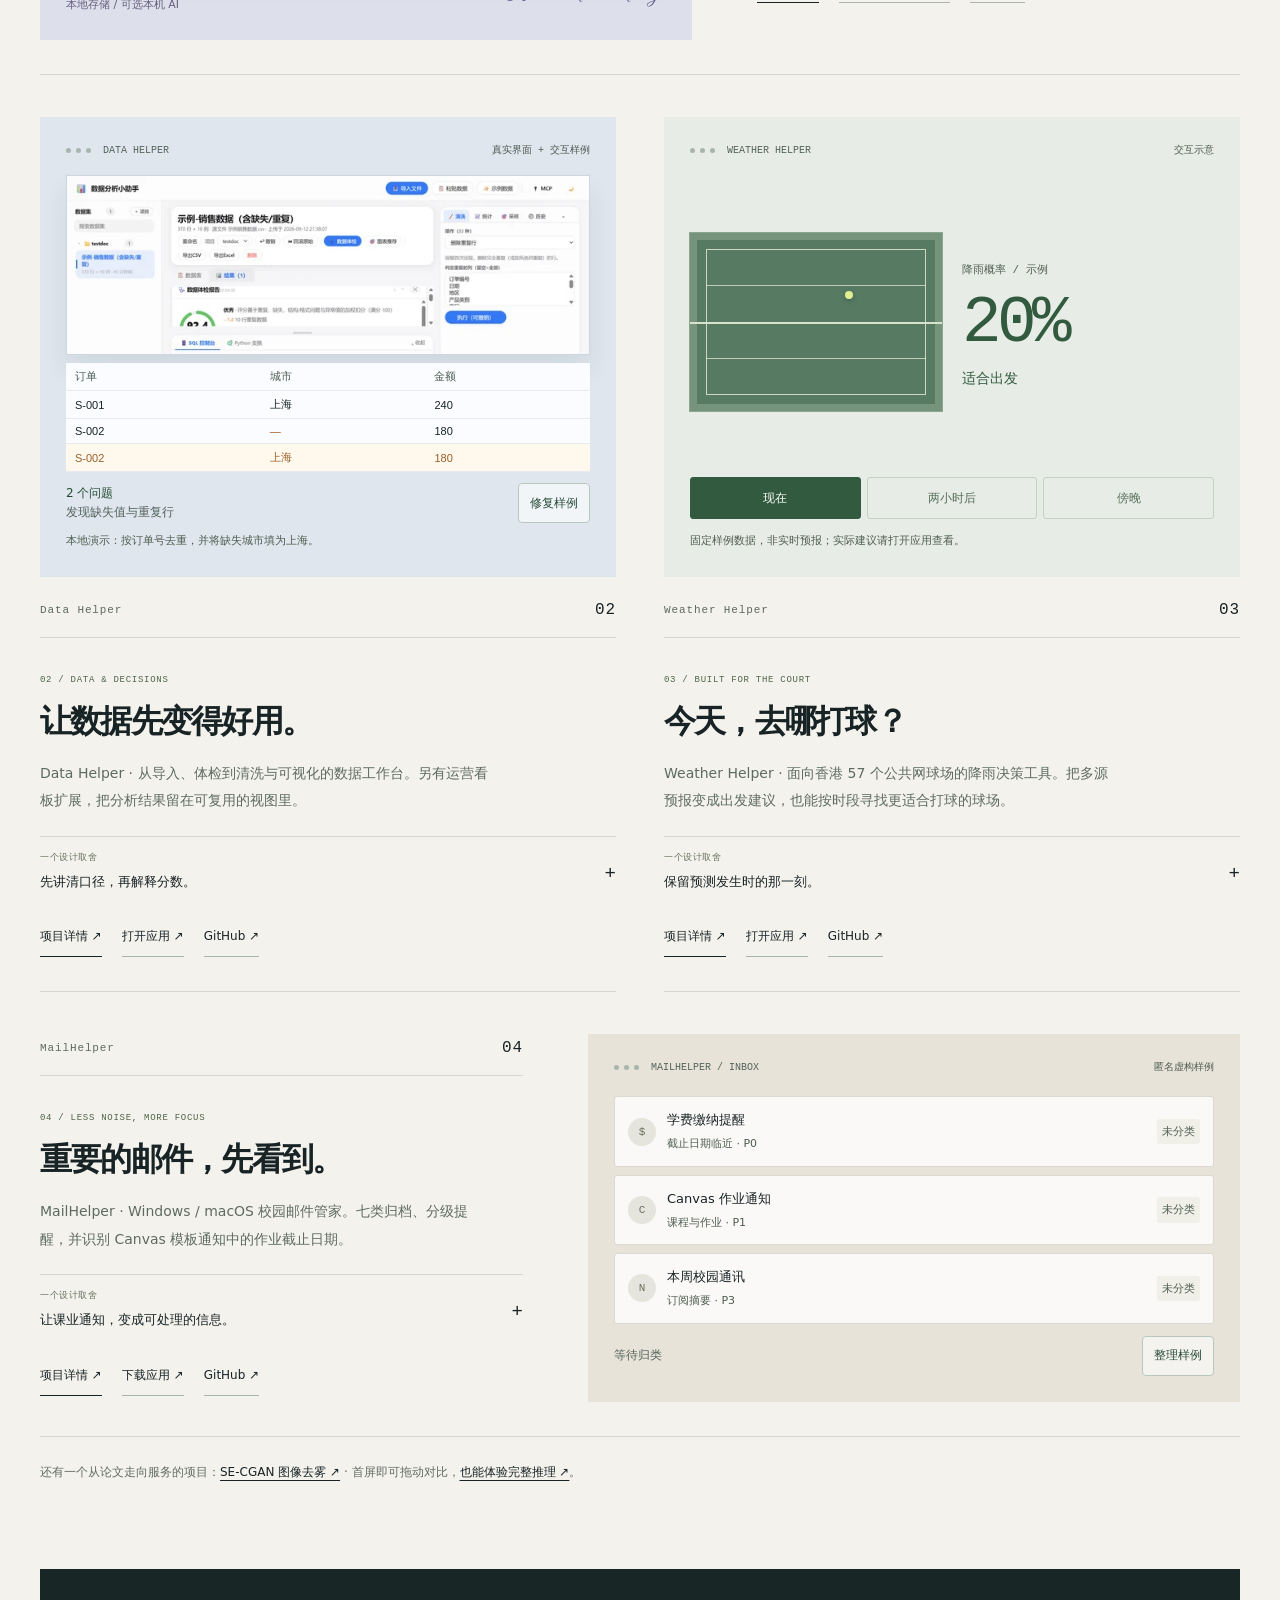
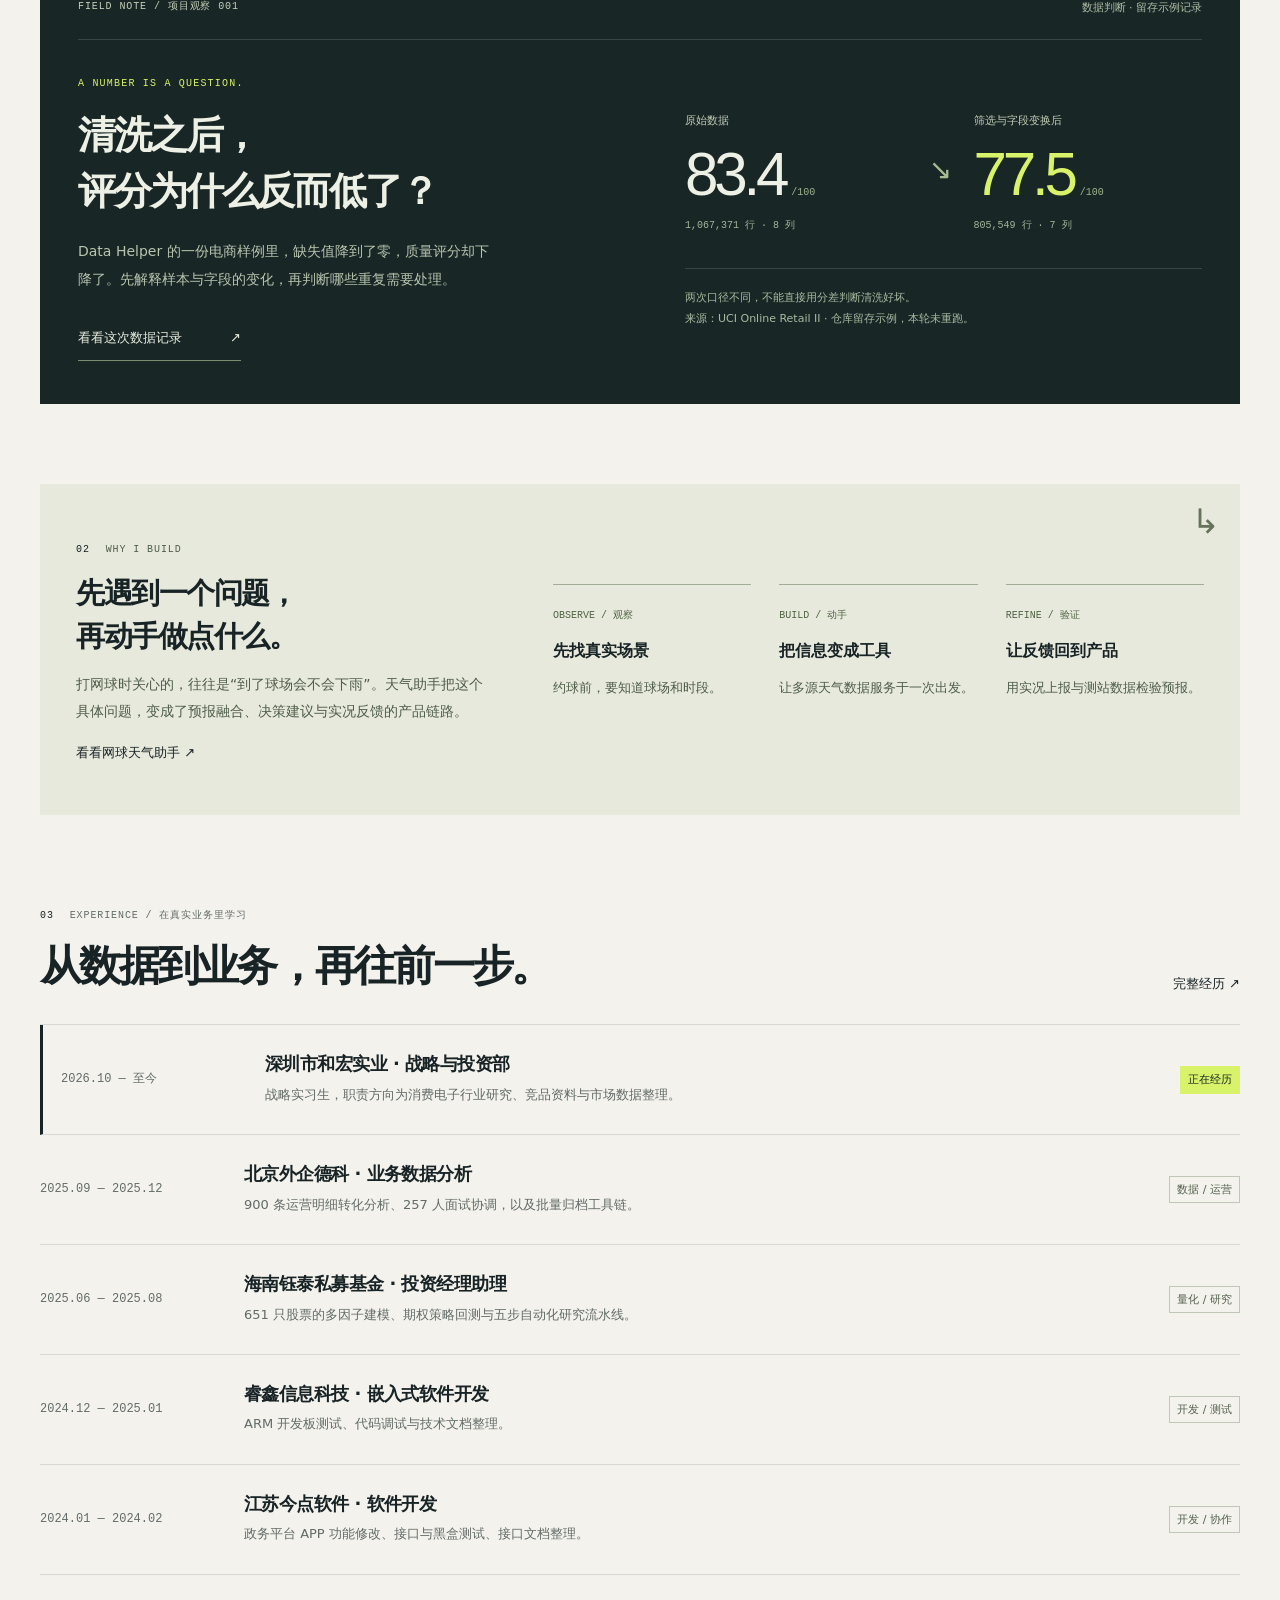
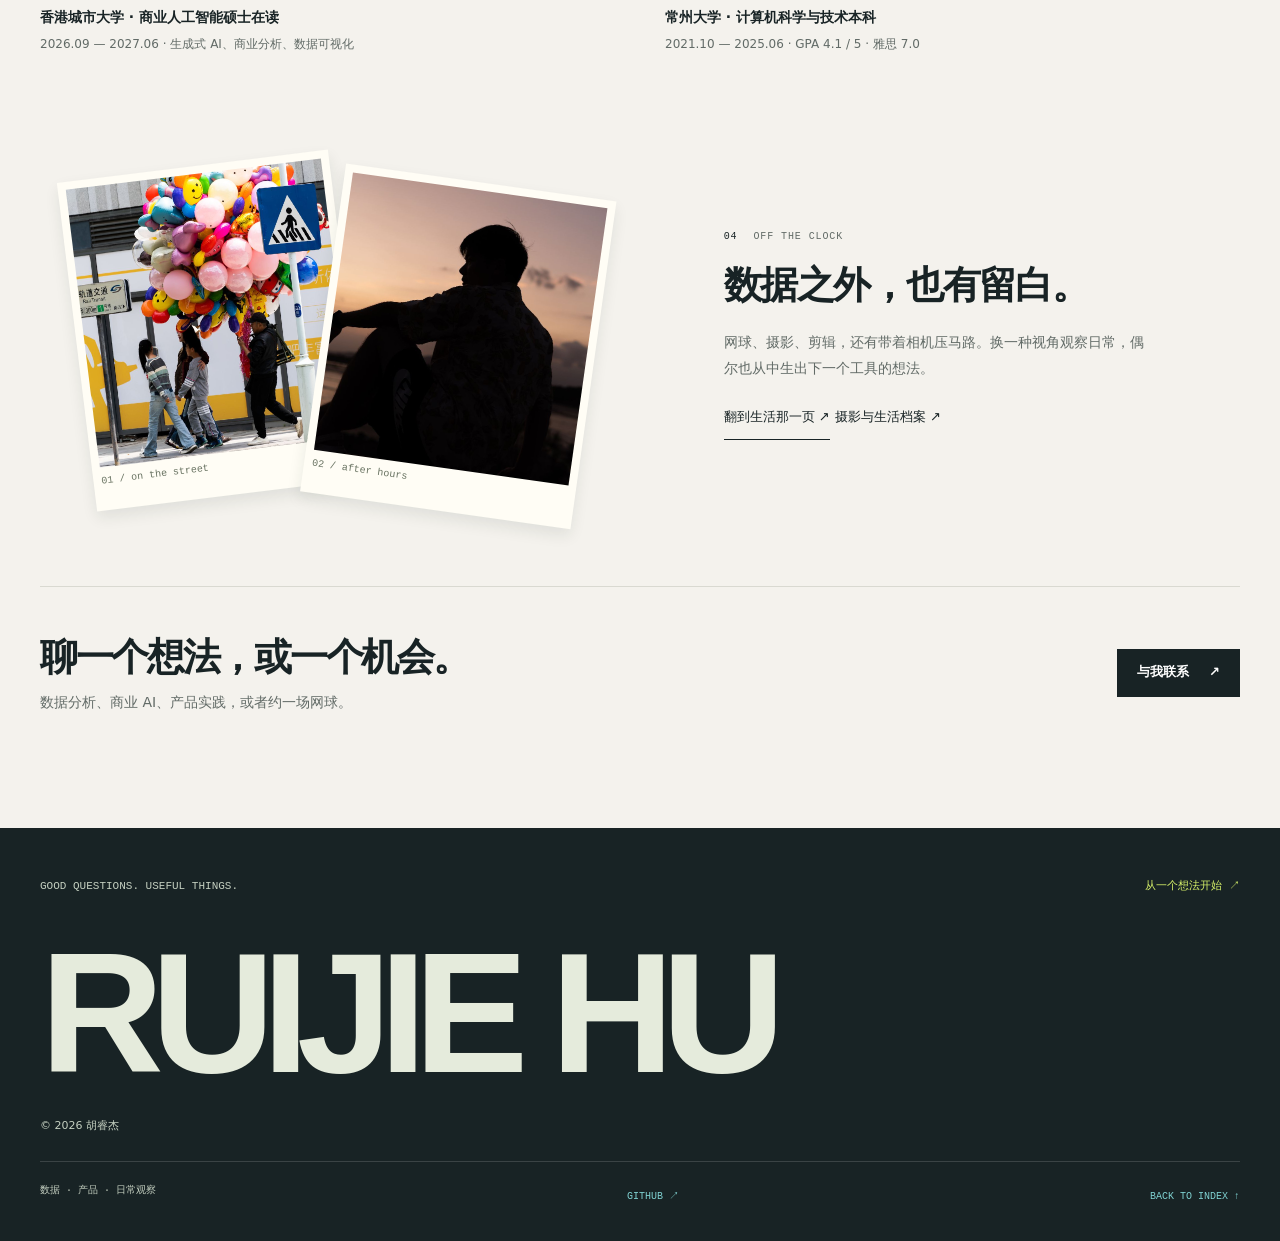
==== commit af4908e6: "feat: 进化个人主页视觉并新增英文入口与数据案例（v43）" ====
--- a/site/index.html
+++ b/site/index.html
@@ -6,17 +6,30 @@
   <title>胡睿杰 · 数据分析与商业 AI · 香港城市大学</title>
   <meta name="description" content="胡睿杰的个人主页 —— 计算机科班 × 商业 AI 复合背景，五段实习横跨数据、战略、量化与开发，四个独立产品与图像去雾交互体验。" />
   <meta name="theme-color" content="#f4f2ed" />
-  <link rel="icon" href="assets/favicon.svg" type="image/svg+xml" />
   <meta property="og:type" content="website" />
   <meta property="og:locale" content="zh_CN" />
-  <meta property="og:site_name" content="胡睿杰个人主页" />
-  <meta property="og:title" content="胡睿杰 · 数据分析与商业 AI" />
-  <meta property="og:description" content="看清问题，把想法做成工具。数据与商业 AI、四个独立产品，还有摄影与网球。" />
-  <meta property="og:url" content="./index.html" />
-  <meta property="og:image" content="assets/profile-hero.jpg" />
-  <link rel="stylesheet" href="css/style.css?v=42" />
-  <link rel="stylesheet" href="css/studio.css?v=42" />
-  <link rel="stylesheet" href="css/life-preview.css?v=42" />
+  <meta property="og:site_name" content="胡睿杰 / RUIJIE HU" />
+  <meta property="og:title" content="胡睿杰 · 数据分析与商业 AI · 香港城市大学" />
+  <meta property="og:description" content="胡睿杰的个人主页 —— 计算机科班 × 商业 AI 复合背景，五段实习横跨数据、战略、量化与开发，四个独立产品与图像去雾交互体验。" />
+  <meta property="og:image" content="assets/og-cover.png" />
+  <meta property="og:image:width" content="1200" />
+  <meta property="og:image:height" content="630" />
+  <meta property="og:image:alt" content="胡睿杰个人主页：把复杂的事，做得清楚。数据分析、商业 AI、独立产品。" />
+  <meta name="twitter:card" content="summary_large_image" />
+
+
+  <link rel="icon" href="assets/favicon.svg?v=43" type="image/svg+xml" />
+
+
+
+
+
+
+
+  <link rel="stylesheet" href="css/style.css?v=43" />
+  <link rel="stylesheet" href="css/studio.css?v=43" />
+  <link rel="stylesheet" href="css/life-preview.css?v=43" />
+  <link rel="stylesheet" href="css/evolution.css?v=43" />
 </head>
 <body data-page="home" class="studio-home">
   <a class="skip-link" href="#main">跳到主要内容</a>
@@ -28,6 +41,10 @@
         <span class="brand-mark">胡</span>
         <span class="brand-text">胡睿杰</span>
       </a>
+  <button class="mode-toggle header-mode-toggle" type="button" disabled data-mode-toggle aria-pressed="false" aria-label="打开生活模式">
+    <span data-mode-label>生活模式</span>
+    <span class="mode-track" aria-hidden="true"><span></span></span>
+  </button>
       <nav class="top-nav" aria-label="主导航">
         <a href="index.html" data-nav="home">Home</a>
         <a href="about.html" data-nav="about">About</a>
@@ -37,6 +54,7 @@
         <a href="life.html" data-nav="life">Life</a>
         <a href="contact.html" data-nav="contact">Contact</a>
       </nav>
+          <a class="site-language" href="en.html" lang="en" aria-label="EN — Read the English overview">EN</a>
     </div>
   </header>
 
@@ -50,31 +68,26 @@
     <a href="contact.html" data-nav="contact">联系</a>
   </nav>
 
-  <!-- 工作 / 生活模式切换 -->
-  <button class="mode-toggle" type="button" data-mode-toggle aria-pressed="false" aria-label="打开生活模式">
-    <span data-mode-label>生活模式</span>
-    <span class="mode-track" aria-hidden="true"><span></span></span>
-  </button>
-
   <main id="main">
 
     <!-- ==================================================
          工作区
          ================================================== -->
     <section class="profile-shell studio-shell" data-mode-view="work" aria-hidden="false">
-      <header class="studio-hero">
+      <div class="edition-line"><span>RUIJIE HU / 胡睿杰</span><span>数据 · 产品 · 日常观察</span><span>PERSONAL EDITION — 2026</span></div>
+      <header class="studio-hero" id="intro">
         <div class="studio-hero-copy">
-          <p class="studio-eyebrow"><span class="studio-dot"></span> PERSONAL FIELD NOTES / VOL. 2026</p>
-          <p class="studio-name"><img src="assets/profile-hero.jpg" width="42" height="42" alt="" />胡睿杰 <span>Ruijie Hu</span></p>
-          <h1 class="studio-title">看清问题，<br><em>把想法做成工具。</em></h1>
-          <p class="studio-desc">计算机科学 × 商业人工智能。<br>在香港城市大学读书，也在数据、产品和真实业务之间寻找连接。最近，在深圳做战略实习。</p>
+          <p class="studio-eyebrow"><span class="studio-dot"></span> FROM SIGNAL TO SOMETHING USEFUL</p>
+          <p class="studio-name"><img src="assets/avatar-96.webp" width="42" height="42" alt="" />胡睿杰 <span>Ruijie Hu</span></p>
+          <h1 class="studio-title">把复杂的事，<br>做得<em>清楚。</em></h1>
+          <p class="studio-desc">计算机科学 × 商业人工智能。<br>我是胡睿杰，在数据里找线索，把日常问题做成工具。<br>香港城市大学硕士在读，现于深圳做战略实习。</p>
           <div class="studio-actions">
             <a class="studio-button studio-button--primary" href="#selected-work" data-section-jump>探索我的作品 <span aria-hidden="true">↗</span></a>
             <a class="studio-button" href="assets/resume.pdfx" download="胡睿杰-简历-2026.pdf">下载简历 <span aria-hidden="true">↓</span></a>
           </div>
           <div class="studio-secondary"><a href="cv.html">在线履历 ↗</a><a href="assets/resume-en.pdfx" download="HuRuijie-Resume-2026.pdf">English CV ↓</a><a href="contact.html">联系我 ↗</a></div>
         </div>
-        <div class="focus-lab" data-focus-lab aria-label="SE-CGAN 去雾结果交互对比">
+        <div class="hero-experiment"><div class="experiment-caption"><span>毕业设计 / SE-CGAN</span><span>真实模型输出 · 拖动对比 ↙</span></div><div class="focus-lab" data-focus-lab aria-label="SE-CGAN 去雾结果交互对比">
           <div class="focus-top"><span>EXPERIMENT 01 / DEHAZE</span><span>SE-CGAN</span></div>
           <div class="focus-image" data-focus-surface>
             <picture><source type="image/webp" srcset="assets/dehaze/hazy-480.webp 480w, assets/dehaze/hazy-960.webp 960w" sizes="(max-width: 520px) calc(100vw - 66px), (max-width: 760px) 454px, (max-width: 1080px) 42vw, 480px" /><img src="assets/sample_hazy.jpg" alt="真实雾图样例中的林间道路与色卡" fetchpriority="high" decoding="async" width="1024" height="1024" /></picture>
@@ -85,62 +98,76 @@
           <div class="focus-control"><label for="focus-range">拖动画面或滑杆，比较处理前后</label><output for="focus-range" data-focus-value>50%</output><input id="focus-range" type="range" min="0" max="100" value="50" data-focus-range disabled /></div>
           <div class="focus-note"><span>预生成真实结果 · 无需等待推理</span><a href="dehaze.html">看看这个项目 ↗</a></div>
         </div>
+        </div>
+        <div class="hero-bottom"><span>DATA THINKING. PRODUCT MAKING.</span><a href="#selected-work" data-section-jump>向下探索 <span aria-hidden="true">↓</span></a></div>
       </header>
       <div class="studio-meta" aria-label="个人概况"><span><strong>05</strong> 段实习 · 含在职</span><span><strong>04</strong> 个独立产品</span><span><strong>CS × AI</strong> 复合背景</span><span>上海出发 · 现于深圳实习</span></div>
 
       <section class="studio-section" id="selected-work" aria-labelledby="selected-title">
-        <div class="studio-section-head"><div><span class="studio-label"><b>01</b> SELECTED WORK / 亲手做的工具</span><h2 id="selected-title">想法，落在真实场景里。</h2></div><p>从一张不太干净的表，到一场怕下雨的网球。<br>先试试下面的小样，再打开完整产品。</p></div>
+        <div class="studio-section-head"><div><span class="studio-label"><b>01</b> SELECTED WORK / 亲手做的工具</span><h2 id="selected-title">四个问题，四种解法。</h2></div><p>从身边的困扰开始，让工具自己说话。<br>这里的小样可操作，完整产品也可以打开。</p></div>
+        <div class="project-filter" role="group" aria-label="筛选首页作品" hidden><button type="button" data-project-filter="all" aria-pressed="true">全部作品 <span>04</span></button><button type="button" data-project-filter="web" aria-pressed="false">在线应用 <span>02</span></button><button type="button" data-project-filter="desktop" aria-pressed="false">桌面工具 <span>02</span></button><span class="filter-note" data-project-count role="status">4 件作品 / SELECTED 2026</span></div>
         <div class="project-grid">
-          <article class="studio-project">
+          <article class="studio-project" data-project-type="desktop" aria-label="NoticeMe">
             <div class="project-window project-window--notice">
               <div class="window-bar"><i></i><i></i><i></i><span>NOTICEME / TODAY</span><small class="sample-tag">真实应用截图节选</small></div>
-              <a class="data-screen" href="assets/previews/noticeme-tasks.webp" target="_blank" rel="noopener" aria-label="放大查看 NoticeMe 任务界面示例"><img src="assets/previews/noticeme-tasks.webp" width="1440" height="691" alt="NoticeMe 任务界面，包含季度报表、弹窗提醒与回复邮件等演示任务" loading="lazy" decoding="async" /></a>
+              <a class="data-screen" href="assets/previews/noticeme-tasks.webp" target="_blank" rel="noopener" aria-label="放大查看 NoticeMe 任务界面示例"><picture><source type="image/webp" srcset="assets/previews/noticeme-tasks-640.webp 640w, assets/previews/noticeme-tasks.webp 1440w" sizes="(max-width: 900px) calc(100vw - 80px), (max-width: 1100px) 56vw, 650px" /><img src="assets/previews/noticeme-tasks.webp" width="1440" height="691" alt="NoticeMe 任务界面，包含季度报表、弹窗提醒与回复邮件等演示任务" loading="lazy" decoding="async" /></picture></a>
               <div class="notice-caption"><span>任务 · 提醒 · 日记<br>本地存储 / 可选本机 AI</span><strong>Remember the little things.</strong></div>
             </div>
-            <div class="project-info"><span class="project-number">01 / NEW · A LITTLE LESS TO REMEMBER</span><h3>记下来，让提醒真正到达。</h3><p>NoticeMe · 本地优先的待办、提醒与日记工具。自然语言快速记任务、置顶提醒卡与重复任务，让重要的小事有处安放。</p><div class="project-links"><a href="works.html#noticeme">项目详情 ↗</a><a href="https://github.com/tendernessnick/noticeme/releases/latest" target="_blank" rel="noopener noreferrer">下载 Windows 版 ↗</a><a href="https://github.com/tendernessnick/noticeme" target="_blank" rel="noopener noreferrer">GitHub ↗</a></div></div>
-          </article>
-          <article class="studio-project">
+            <div class="project-info"><p class="project-product-name">NoticeMe</p><span class="project-number">01 / NEW · A LITTLE LESS TO REMEMBER</span><h3>记下来，让提醒真正到达。</h3><p>NoticeMe · 本地优先的待办、提醒与日记工具。自然语言快速记任务、置顶提醒卡与重复任务，让重要的小事有处安放。</p><details class="project-choice"><summary><span>一个设计取舍</span>把提醒调度与 AI 分开。<b aria-hidden="true">+</b></summary><p>自然语言辅助与本地调度分开；任务由你确认后再创建。</p></details><div class="project-links"><a href="works.html#noticeme">项目详情 ↗</a><a href="https://github.com/tendernessnick/noticeme/releases/latest" target="_blank" rel="noopener noreferrer">下载 Windows 版 ↗</a><a href="https://github.com/tendernessnick/noticeme" target="_blank" rel="noopener noreferrer">GitHub ↗</a></div></div>
+          </article>
+          <article class="studio-project" data-project-type="web" aria-label="Data Helper">
             <div class="project-window project-window--data" data-clean-lab>
               <div class="window-bar"><i></i><i></i><i></i><span>DATA HELPER</span><small class="sample-tag">真实界面 + 交互样例</small></div>
-              <a class="data-screen" href="assets/previews/data-workbench.png" target="_blank" rel="noopener" aria-label="放大查看 Data Helper 真实工作台截图"><img src="assets/previews/data-workbench.png" width="1280" height="720" alt="Data Helper 真实工作台：示例销售数据、体检报告和 SQL 控制台" loading="lazy" decoding="async" /></a>
+              <a class="data-screen" href="assets/previews/data-workbench.png" target="_blank" rel="noopener" aria-label="放大查看 Data Helper 真实工作台截图"><picture><source type="image/webp" srcset="assets/previews/data-workbench-640.webp 640w, assets/previews/data-workbench-1280.webp 1280w" sizes="(max-width: 900px) calc(100vw - 80px), (max-width: 1100px) 56vw, 570px" /><img src="assets/previews/data-workbench.png" width="1280" height="720" alt="Data Helper 真实工作台：示例销售数据、体检报告和 SQL 控制台" loading="lazy" decoding="async" /></picture></a>
               <table class="mini-table" aria-label="本地修复示例，按订单号去重并以指定值填充城市"><thead><tr><th scope="col">订单</th><th scope="col">城市</th><th scope="col">金额</th></tr></thead><tbody><tr><td>S-001</td><td>上海</td><td>240</td></tr><tr><td>S-002</td><td data-clean-missing>—</td><td>180</td></tr><tr data-clean-duplicate><td>S-002</td><td>上海</td><td>180</td></tr></tbody></table>
               <div class="lab-toolbar"><p><strong data-clean-issues>2 个问题</strong><br><span data-clean-status role="status">发现缺失值与重复行</span></p><button class="lab-button" type="button" data-clean-toggle disabled>修复样例 ↗</button></div>
               <p class="weather-disclaimer">本地演示：按订单号去重，并将缺失城市填为上海。</p>
             </div>
-            <div class="project-info"><span class="project-number">02 / DATA &amp; DECISIONS</span><h3>让数据先变得好用。</h3><p>Data Helper · 从导入、体检到清洗与可视化的数据工作台。另有运营看板扩展，把分析结果留在可复用的视图里。</p><div class="project-links"><a href="works.html#data-helper">项目详情 ↗</a><a href="https://data-helper1-312215-10-1477032709.sh.run.tcloudbase.com/" data-datahelper-app target="_blank" rel="noopener noreferrer">打开应用 ↗</a><a href="https://github.com/tendernessnick/data-helper" target="_blank" rel="noopener noreferrer">GitHub ↗</a></div></div>
-          </article>
-          <article class="studio-project">
+            <div class="project-info"><p class="project-product-name">Data Helper</p><span class="project-number">02 / DATA &amp; DECISIONS</span><h3>让数据先变得好用。</h3><p>Data Helper · 从导入、体检到清洗与可视化的数据工作台。另有运营看板扩展，把分析结果留在可复用的视图里。</p><details class="project-choice"><summary><span>一个设计取舍</span>先讲清口径，再解释分数。<b aria-hidden="true">+</b></summary><p>一份销售数据，让通用体检与业务判断有了不同答案。</p></details><div class="project-links"><a href="works.html#data-helper">项目详情 ↗</a><a href="https://data-helper1-312215-10-1477032709.sh.run.tcloudbase.com/" data-datahelper-app target="_blank" rel="noopener noreferrer">打开应用 ↗</a><a href="https://github.com/tendernessnick/data-helper" target="_blank" rel="noopener noreferrer">GitHub ↗</a></div></div>
+          </article>
+          <article class="studio-project" data-project-type="web" aria-label="Weather Helper">
             <div class="project-window" data-weather-lab data-level="now">
               <div class="window-bar"><i></i><i></i><i></i><span>WEATHER HELPER</span><small class="sample-tag">交互示意</small></div>
               <div class="weather-stage"><div class="tennis-court" aria-hidden="true"><span class="court-ball"></span></div><div class="weather-reading"><span>降雨概率 / 示例</span><strong data-weather-value>20%</strong><p data-weather-verdict role="status">适合出发</p></div></div>
               <div class="weather-slots" role="group" aria-label="切换天气示例时段"><button type="button" data-weather-slot="now" data-weather-rain="20" data-weather-verdict="适合出发" aria-pressed="true" disabled>现在</button><button type="button" data-weather-slot="later" data-weather-rain="45" data-weather-verdict="留意变化" aria-pressed="false" disabled>两小时后</button><button type="button" data-weather-slot="evening" data-weather-rain="85" data-weather-verdict="考虑改期" aria-pressed="false" disabled>傍晚</button></div>
               <p class="weather-disclaimer">固定样例数据，非实时预报；实际建议请打开应用查看。</p>
             </div>
-            <div class="project-info"><span class="project-number">03 / BUILT FOR THE COURT</span><h3>今天，去哪打球？</h3><p>Weather Helper · 面向香港 57 个公共网球场的降雨决策工具。把多源预报变成出发建议，也能按时段寻找更适合打球的球场。</p><div class="project-links"><a href="works.html#weather-helper">项目详情 ↗</a><a href="https://weatherhelper-production.up.railway.app/" data-weather-app target="_blank" rel="noopener noreferrer">打开应用 ↗</a><a href="https://github.com/tendernessnick/weather_helper" target="_blank" rel="noopener noreferrer">GitHub ↗</a></div></div>
-          </article>
-          <article class="studio-project">
+            <div class="project-info"><p class="project-product-name">Weather Helper</p><span class="project-number">03 / BUILT FOR THE COURT</span><h3>今天，去哪打球？</h3><p>Weather Helper · 面向香港 57 个公共网球场的降雨决策工具。把多源预报变成出发建议，也能按时段寻找更适合打球的球场。</p><details class="project-choice"><summary><span>一个设计取舍</span>保留预测发生时的那一刻。<b aria-hidden="true">+</b></summary><p>冻结开打前的预报，再对照实况检验，避免事后更新掩盖误差。</p></details><div class="project-links"><a href="works.html#weather-helper">项目详情 ↗</a><a href="https://weather-helper-312215-10-1477032709.sh.run.tcloudbase.com/" data-weather-app target="_blank" rel="noopener noreferrer">打开应用 ↗</a><a href="https://github.com/tendernessnick/weather_helper" target="_blank" rel="noopener noreferrer">GitHub ↗</a></div></div>
+          </article>
+          <article class="studio-project" data-project-type="desktop" aria-label="MailHelper">
             <div class="project-window project-window--mail" data-mail-lab>
               <div class="window-bar"><i></i><i></i><i></i><span>MAILHELPER / INBOX</span><small class="sample-tag">匿名虚构样例</small></div>
               <div class="mail-list"><div class="sample-mail"><span class="mail-avatar" aria-hidden="true">$</span><p>学费缴纳提醒<span>截止日期临近 · P0</span></p><span class="mail-category" data-mail-category="财务缴费">未分类</span></div><div class="sample-mail"><span class="mail-avatar" aria-hidden="true">C</span><p>Canvas 作业通知<span>课程与作业 · P1</span></p><span class="mail-category" data-mail-category="课程">未分类</span></div><div class="sample-mail"><span class="mail-avatar" aria-hidden="true">N</span><p>本周校园通讯<span>订阅摘要 · P3</span></p><span class="mail-category" data-mail-category="订阅">未分类</span></div></div>
               <div class="lab-toolbar"><p data-mail-status role="status">等待归类</p><button class="lab-button" type="button" data-mail-toggle disabled>整理样例 ↗</button></div>
             </div>
-            <div class="project-info"><span class="project-number">04 / LESS NOISE, MORE FOCUS</span><h3>重要的邮件，先看到。</h3><p>MailHelper · Windows / macOS 校园邮件管家。七类归档、分级提醒，并识别 Canvas 模板通知中的作业截止日期。</p><div class="project-links"><a href="works.html#mail-helper">项目详情 ↗</a><a href="https://github.com/tendernessnick/mail_helper/releases/latest" target="_blank" rel="noopener noreferrer">下载应用 ↗</a><a href="https://github.com/tendernessnick/mail_helper" target="_blank" rel="noopener noreferrer">GitHub ↗</a></div></div>
+            <div class="project-info"><p class="project-product-name">MailHelper</p><span class="project-number">04 / LESS NOISE, MORE FOCUS</span><h3>重要的邮件，先看到。</h3><p>MailHelper · Windows / macOS 校园邮件管家。七类归档、分级提醒，并识别 Canvas 模板通知中的作业截止日期。</p><details class="project-choice"><summary><span>一个设计取舍</span>让课业通知，变成可处理的信息。<b aria-hidden="true">+</b></summary><p>从 Canvas 模板里识别截止日期，再按类型与重要度呈现。</p></details><div class="project-links"><a href="works.html#mail-helper">项目详情 ↗</a><a href="https://github.com/tendernessnick/mail_helper/releases/latest" target="_blank" rel="noopener noreferrer">下载应用 ↗</a><a href="https://github.com/tendernessnick/mail_helper" target="_blank" rel="noopener noreferrer">GitHub ↗</a></div></div>
           </article>
         </div>
         <p class="studio-project-note">还有一个从论文走向服务的项目：<a href="dehaze.html">SE-CGAN 图像去雾 ↗</a> · 首屏即可拖动对比，<a href="dehaze.html" data-dehaze-demo>也能体验完整推理 ↗</a>。</p>
       </section>
 
-      <section class="studio-story" aria-labelledby="story-title"><div><span class="studio-label"><b>02</b> WHY I BUILD</span><h2 id="story-title">先遇到一个问题，<br>再动手做点什么。</h2><p>打网球时关心的，往往是“到了球场会不会下雨”。天气助手把这个具体问题，变成了预报融合、决策建议与实况反馈的产品链路。</p><a class="studio-text-link" href="works.html#weather-helper">看看网球天气助手 ↗</a></div><div class="story-steps"><div><span>OBSERVE / 观察</span><strong>先找真实场景</strong><p>约球前，要知道球场和时段。</p></div><div><span>BUILD / 动手</span><strong>把信息变成工具</strong><p>让多源天气数据服务于一次出发。</p></div><div><span>REFINE / 验证</span><strong>让反馈回到产品</strong><p>用实况上报与测站数据检验预报。</p></div></div></section>
+      <section class="field-note" id="field-note" aria-labelledby="field-note-title">
+        <div class="field-note-heading"><span class="studio-label">FIELD NOTE / 项目观察 001</span><span class="field-note-kind">数据判断 · 留存示例记录</span></div>
+        <div class="field-note-grid">
+          <div><p class="field-note-kicker">A NUMBER IS A QUESTION.</p><h2 id="field-note-title">清洗之后，<br>评分为什么反而低了？</h2><p class="field-note-desc">Data Helper 的一份电商样例里，缺失值降到了零，质量评分却下降了。先解释样本与字段的变化，再判断哪些重复需要处理。</p><a class="field-note-link" href="data-case.html">看看这次数据记录 <span aria-hidden="true">↗</span></a></div>
+          <div class="field-note-figure" aria-label="留存记录评分：原始83.4，筛选与字段变换后77.5；两次数据口径不同">
+            <div class="field-note-score"><span>原始数据</span><strong>83.4<small>/100</small></strong><p>1,067,371 行 · 8 列</p></div><span class="field-note-arrow" aria-hidden="true">↘</span><div class="field-note-score"><span>筛选与字段变换后</span><strong>77.5<small>/100</small></strong><p>805,549 行 · 7 列</p></div>
+            <p class="field-note-footnote">两次口径不同，不能直接用分差判断清洗好坏。<br>来源：UCI Online Retail II · 仓库留存示例，本轮未重跑。</p>
+          </div>
+        </div>
+      </section>
+
+      <section id="approach" class="studio-story" aria-labelledby="story-title"><div><span class="studio-label"><b>02</b> WHY I BUILD</span><h2 id="story-title">先遇到一个问题，<br>再动手做点什么。</h2><p>打网球时关心的，往往是“到了球场会不会下雨”。天气助手把这个具体问题，变成了预报融合、决策建议与实况反馈的产品链路。</p><a class="studio-text-link" href="works.html#weather-helper">看看网球天气助手 ↗</a></div><div class="story-steps"><div><span>OBSERVE / 观察</span><strong>先找真实场景</strong><p>约球前，要知道球场和时段。</p></div><div><span>BUILD / 动手</span><strong>把信息变成工具</strong><p>让多源天气数据服务于一次出发。</p></div><div><span>REFINE / 验证</span><strong>让反馈回到产品</strong><p>用实况上报与测站数据检验预报。</p></div></div></section>
 
       <section class="studio-section" id="experience" aria-labelledby="experience-title"><div class="studio-section-head"><div><span class="studio-label"><b>03</b> EXPERIENCE / 在真实业务里学习</span><h2 id="experience-title">从数据到业务，再往前一步。</h2></div><a class="studio-text-link" href="experience.html">完整经历 ↗</a></div><div class="studio-timeline">
-        <article class="studio-experience"><time>2026.10 — 至今</time><div><h3>深圳市和宏实业 · 战略与投资部</h3><p>战略实习生。消费电子行业研究、竞品资料与市场数据整理方向；此处为岗位职责范围。</p></div><span class="experience-tag">正在经历</span></article>
+        <article class="studio-experience"><time>2026.10 — 至今</time><div><h3>深圳市和宏实业 · 战略与投资部</h3><p>战略实习生，职责方向为消费电子行业研究、竞品资料与市场数据整理。</p></div><span class="experience-tag">正在经历</span></article>
         <article class="studio-experience"><time>2025.09 — 2025.12</time><div><h3>北京外企德科 · 业务数据分析</h3><p>900 条运营明细转化分析、257 人面试协调，以及批量归档工具链。</p></div><span class="experience-tag">数据 / 运营</span></article>
         <article class="studio-experience"><time>2025.06 — 2025.08</time><div><h3>海南钰泰私募基金 · 投资经理助理</h3><p>651 只股票的多因子建模、期权策略回测与五步自动化研究流水线。</p></div><span class="experience-tag">量化 / 研究</span></article>
         <article class="studio-experience"><time>2024.12 — 2025.01</time><div><h3>睿鑫信息科技 · 嵌入式软件开发</h3><p>ARM 开发板测试、代码调试与技术文档整理。</p></div><span class="experience-tag">开发 / 测试</span></article>
         <article class="studio-experience"><time>2024.01 — 2024.02</time><div><h3>江苏今点软件 · 软件开发</h3><p>政务平台 APP 功能修改、接口与黑盒测试、接口文档整理。</p></div><span class="experience-tag">开发 / 协作</span></article>
       </div><div class="studio-education"><p><strong>香港城市大学 · 商业人工智能硕士在读</strong>2026.09 — 2027.06 · 生成式 AI、商业分析、数据可视化</p><p><strong>常州大学 · 计算机科学与技术本科</strong>2021.10 — 2025.06 · GPA 4.1 / 5 · 雅思 7.0</p></div></section>
 
-      <section class="studio-life" aria-labelledby="life-title"><div class="studio-photo-stack"><figure><img src="assets/life/life-07.jpg" alt="街头的气球摊" width="600" height="800" loading="lazy" decoding="async" /><figcaption>01 / on the street</figcaption></figure><figure><img src="assets/life/life-06.jpg" alt="日落下的剪影" width="600" height="800" loading="lazy" decoding="async" /><figcaption>02 / after hours</figcaption></figure></div><div><span class="studio-label"><b>04</b> OFF THE CLOCK</span><h2 id="life-title">数据之外，也有留白。</h2><p>网球、摄影、剪辑，还有带着相机压马路。换一种视角观察日常，偶尔也从中生出下一个工具的想法。</p><button class="studio-mode-button" type="button" data-open-mode="life">翻到生活那一页 ↗</button> <a class="studio-text-link" href="life.html">摄影与生活档案 ↗</a></div></section>
+      <section id="off-clock" class="studio-life" aria-labelledby="life-title"><div class="studio-photo-stack"><figure><img src="assets/life/life-07.jpg" alt="街头的气球摊" width="600" height="800" loading="lazy" decoding="async" /><figcaption>01 / on the street</figcaption></figure><figure><img src="assets/life/life-06.jpg" alt="日落下的剪影" width="600" height="800" loading="lazy" decoding="async" /><figcaption>02 / after hours</figcaption></figure></div><div><span class="studio-label"><b>04</b> OFF THE CLOCK</span><h2 id="life-title">数据之外，也有留白。</h2><p>网球、摄影、剪辑，还有带着相机压马路。换一种视角观察日常，偶尔也从中生出下一个工具的想法。</p><button class="studio-mode-button" type="button" data-open-mode="life">翻到生活那一页 ↗</button> <a class="studio-text-link" href="life.html">摄影与生活档案 ↗</a></div></section>
       <section class="studio-contact" aria-labelledby="contact-title"><div><h2 id="contact-title">聊一个想法，或一个机会。</h2><p>数据分析、商业 AI、产品实践，或者约一场网球。</p></div><a class="studio-button studio-button--primary" href="contact.html">与我联系 <span aria-hidden="true">↗</span></a></section>
     </section>
 
@@ -169,7 +196,8 @@
 
   <button class="back-top" data-back-top type="button" aria-label="返回顶部">↑</button>
 
-  <script type="module" src="js/app.js?v=42"></script>
-  <script type="module" src="js/studio.js?v=42"></script>
+  <script type="module" src="js/app.js?v=43"></script>
+  <script type="module" src="js/studio.js?v=43"></script>
+  <script type="module" src="js/evolution.js?v=43"></script>
 </body>
 </html>
--- a/site/css/evolution.css
+++ b/site/css/evolution.css
@@ -0,0 +1,274 @@
+/* 2026 / Signal → System. 原生页面的共同视觉与首页编排。 */
+:root { --e-paper:#f4f2ed; --e-ink:#182325; --e-lime:#d8f36a; --e-rule:#d4d7ce; --e-mono:Consolas,"SFMono-Regular",monospace; }
+html { scrollbar-width:thin; scrollbar-color:#a8b09d var(--e-paper); }
+html::-webkit-scrollbar { display:block; width:6px; }
+html::-webkit-scrollbar-thumb { background:#a8b09d; border-radius:4px; }
+body { -webkit-font-smoothing:antialiased; overflow-x:clip; }
+body :is(a,button,input,summary):focus-visible { outline:3px solid #275bea; outline-offset:5px; }
+[hidden] { display:none !important; }
+.studio-home .nav-wrap,.folio-page .nav-wrap { width:min(1280px,calc(100% - 80px)); min-height:80px; gap:30px; }
+.studio-home .site-header,.folio-page .site-header { position:fixed; inset:0 0 auto; width:100%; background:#f4f2edf5; backdrop-filter:blur(16px); border-bottom:1px solid var(--e-rule); }
+.studio-home > main,.folio-page > main { padding-top:81px; }
+.studio-home .brand,.folio-page .brand { gap:11px; }
+.studio-home .brand-mark,.folio-page .brand-mark { background:var(--e-ink); color:var(--e-lime); border:0; border-radius:0; width:36px; height:36px; font-weight:500; }
+.studio-home .brand-text,.folio-page .brand-text { font-size:14px; letter-spacing:.06em; }
+.studio-home .top-nav,.folio-page .top-nav { gap:3px; margin-left:auto; }
+.studio-home .top-nav a,.folio-page .top-nav a { padding:9px 12px; font-size:12px; border:0; border-radius:0; }
+.studio-home .top-nav a.is-active,.folio-page .top-nav a.is-active { color:var(--e-ink); font-weight:700; }
+.studio-home .top-nav a.is-active::after,.folio-page .top-nav a.is-active::after { width:18px; height:2px; background:var(--e-ink); border-radius:0; }
+.site-search { display:inline-flex; flex:none; align-items:center; justify-content:center; gap:9px; min-height:38px; border:1px solid #bfc5bc; border-radius:0; color:var(--e-ink); background:transparent; padding:6px 10px; cursor:pointer; font-size:12px; }
+.site-search:hover { background:var(--e-lime); border-color:var(--e-ink); }
+.site-search kbd { font:10px var(--e-mono); color:#606b61; }
+.site-language { display:inline-flex; align-items:center; justify-content:center; min-width:32px; min-height:40px; color:#53624b; font:11px var(--e-mono); }
+.site-language:hover { color:#182325; background:#e4e9d8; }
+.e-search-icon { width:13px; height:13px; border:1.5px solid currentColor; border-radius:50%; position:relative; margin-right:3px; }
+.e-search-icon::after { content:""; position:absolute; right:-4px; bottom:-3px; width:5px; height:1.5px; background:currentColor; transform:rotate(45deg); }
+.studio-shell { width:min(1280px,calc(100% - 80px)); }
+.edition-line { display:flex; justify-content:space-between; gap:20px; padding:23px 0; color:#616c63; font:10px/1.6 var(--e-mono); letter-spacing:.08em; }
+.studio-hero { position:relative; isolation:isolate; grid-template-columns:1.24fr 1fr; gap:48px; padding:60px 48px 92px; margin:0 -24px; background:var(--e-ink); color:var(--e-paper); overflow:hidden; }
+.studio-hero::before { content:""; position:absolute; z-index:-1; inset:0; opacity:.38; background:linear-gradient(90deg,transparent calc(100% - 1px),#ffffff13 1px) 0 0/80px 80px,linear-gradient(0deg,transparent calc(100% - 1px),#ffffff13 1px) 0 0/80px 80px; mask-image:linear-gradient(100deg,transparent,#000); }
+.studio-hero::after { content:"+"; position:absolute; color:var(--e-lime); right:18px; top:13px; font:22px/1 var(--e-mono); }
+.studio-hero-copy { position:relative; z-index:1; }
+.studio-hero .studio-eyebrow { color:#bfc9ba; font-size:10px; margin-bottom:28px; letter-spacing:.14em; }
+.studio-hero .studio-dot { background:var(--e-lime); box-shadow:0 0 0 4px #d8f36a0a; }
+.studio-hero .studio-name { font-size:19px; margin-bottom:24px; gap:12px; font-weight:500; }
+.studio-hero .studio-name img { width:35px; height:35px; border:1px solid #b2bead; filter:grayscale(1); }
+.studio-hero .studio-name span { font:12px var(--e-mono); color:#b8c5b6; }
+.studio-title { font-size:clamp(40px,4.8vw,73px); line-height:1.22; letter-spacing:-.065em; margin-bottom:26px; font-weight:700; }
+.studio-title em { color:var(--e-lime); position:relative; font-style:normal; }
+.studio-title em::after { content:""; position:absolute; left:0; right:0; bottom:-7px; border-bottom:1px solid var(--e-lime); transform:rotate(-3deg); }
+.studio-hero .studio-desc { color:#b8c4bb; font-size:14px; line-height:1.95; max-width:33em; margin-bottom:27px; }
+.studio-hero .studio-button { border-color:#78877b; color:#eff2e7; border-radius:0; background:transparent; min-height:48px; padding:12px 19px; }
+.studio-hero .studio-button--primary { background:var(--e-lime); border-color:var(--e-lime); color:var(--e-ink); }
+.studio-hero .studio-button:hover { transform:translateY(-2px); background:#eff4df; color:var(--e-ink); border-color:#eff4df; }
+.studio-hero .studio-secondary { color:#b7c3b7; font-size:11px; gap:22px; }
+.studio-hero .studio-secondary a { display:inline-flex; min-height:30px; align-items:center; }
+.studio-hero .studio-secondary a:hover { color:var(--e-lime); }
+.hero-experiment { min-width:0; position:relative; }
+.experiment-caption { display:flex; justify-content:space-between; gap:12px; margin:0 0 12px; font:9px/1.7 var(--e-mono); color:#adbba9; letter-spacing:.04em; }
+.studio-hero .focus-lab { transform:none; animation:none; border-radius:0; box-shadow:none; background:#101b1c; border:1px solid #657260; padding:12px; }
+.studio-hero .focus-top { font-size:9px; padding-bottom:10px; }
+.studio-hero .focus-image { aspect-ratio:1.34; }
+.studio-hero .focus-corner { inset:12px; }
+.studio-hero .focus-divider { background:var(--e-lime); }
+.studio-hero .focus-divider::after { color:var(--e-ink); background:var(--e-lime); border:0; }
+.studio-hero .focus-control label { font-size:11px; color:#d1dacd; }
+.studio-hero .focus-control output { color:var(--e-lime); }
+.studio-hero .focus-control input { accent-color:var(--e-lime); min-height:24px; }
+.studio-hero .focus-note { flex-wrap:wrap; font-size:10px; }
+.studio-hero .focus-note a { color:var(--e-lime); }
+.hero-bottom { position:absolute; bottom:22px; left:48px; right:48px; display:flex; justify-content:space-between; align-items:center; padding-top:17px; border-top:1px solid #ffffff25; font:10px/1.6 var(--e-mono); letter-spacing:.1em; color:#adbcad; }
+.hero-bottom a { display:flex; gap:26px; align-items:center; min-height:26px; letter-spacing:0; }
+.hero-bottom a span { color:var(--e-lime); font-size:20px; }
+.studio-meta { display:grid; grid-template-columns:repeat(4,1fr); gap:0; padding:26px 0; border-top:0; }
+.studio-meta > span { display:flex; align-items:center; gap:6px; min-height:40px; border-right:1px solid var(--e-rule); justify-content:center; font-size:11px; }
+.studio-meta > span:first-child { justify-content:flex-start; }.studio-meta > span:last-child { border:0; justify-content:flex-end; }
+.studio-meta strong { font:25px/1 var(--e-mono); letter-spacing:-.06em; }
+.studio-section { padding-top:85px; }
+.studio-section-head { align-items:flex-end; margin-bottom:30px; }
+.studio-section-head h2 { font-size:clamp(30px,3.3vw,46px); letter-spacing:-.065em; margin-top:12px; line-height:1.35; }
+.studio-label { font-size:10px; letter-spacing:.09em; }
+.studio-label b { color:var(--e-ink); }
+.studio-section-head > p { display:block; font-size:13px; line-height:1.9; }
+.project-filter { display:flex; align-items:center; gap:9px; border-top:1px solid var(--e-rule); padding:18px 0 28px; }
+.project-filter button { border:1px solid #c7cec1; background:none; color:#55634f; border-radius:0; min-height:40px; padding:8px 15px; cursor:pointer; font-size:12px; }
+.project-filter button span { margin-left:14px; font:10px var(--e-mono); opacity:1; }
+.project-filter button[aria-pressed="true"] { color:var(--e-paper); background:var(--e-ink); border-color:var(--e-ink); }
+.project-filter button:hover { border-color:var(--e-ink); }
+.filter-note { margin-left:auto; color:#64705e; font:10px var(--e-mono); }
+.project-grid { display:flex; flex-direction:column; gap:0; counter-reset:product; }
+.studio-project { counter-increment:product; display:grid; grid-template-columns:1.35fr 1fr; gap:65px; align-items:center; padding:36px 0 48px; border-bottom:1px solid var(--e-rule); }
+.studio-project:first-child { padding-top:0; }
+.studio-project:nth-child(even) { grid-template-columns:1fr 1.35fr; }
+.studio-project:nth-child(even) .project-window { grid-column:2; grid-row:1; }
+.studio-project:nth-child(even) .project-info { grid-column:1; grid-row:1; }
+.studio-project .project-window { height:auto; min-height:365px; border:0; border-radius:0; padding:26px; }
+.studio-project .project-window--notice { background:#dddfea; }
+.studio-project .project-window--data { background:#dfe6ee; }
+.studio-project .project-window--mail { background:#e8e3d8; }
+.studio-project .window-bar { font-size:10px; margin-bottom:10px; }
+.studio-project .sample-tag { font-size:10px; color:#4c5b50; }
+.studio-project .project-info { padding:0; position:relative; }
+.studio-project .project-info > .project-product-name { color:#5d6a60; font:11px/1.6 var(--e-mono); letter-spacing:.08em; padding:0 0 17px; margin:0 0 26px; border-bottom:1px solid var(--e-rule); display:flex; justify-content:space-between; max-width:none; }
+.project-product-name::after { content:"0" counter(product); font:16px/1.1 var(--e-mono); color:var(--e-ink); }
+.studio-project .project-number { font-size:9px; letter-spacing:.08em; color:#4d6549; }
+.studio-project .project-info h3 { font-size:clamp(25px,2.5vw,35px); line-height:1.4; letter-spacing:-.055em; margin:10px 0 16px; text-wrap:balance; }
+.studio-project .project-info > p:not(.project-product-name) { color:#5e6b61; font-size:14px; line-height:1.95; max-width:32em; }
+.studio-project .project-links { gap:8px 20px; margin-top:24px; font-size:12px; }
+.studio-project .project-links a { display:inline-flex; align-items:center; min-height:40px; border-color:#aab5a5; }
+.studio-project .project-links a:first-child { border-bottom-color:var(--e-ink); }
+.studio-project .data-screen { border-radius:0; box-shadow:0 16px 26px #18232513; }
+.studio-project .data-screen > picture { display:block; width:100%; height:100%; min-width:0; }
+.studio-project .project-window--notice .data-screen > picture { height:auto; }
+.studio-project .project-window--notice .data-screen { margin-top:6px; padding:0; min-height:200px; }
+.studio-project .project-window--notice .data-screen img { aspect-ratio:1440/691; height:auto; }
+.studio-project .project-window--data .data-screen { height:180px; flex:none; }
+.studio-project .project-window--data .data-screen img { height:100%; object-fit:cover; }
+.studio-project .mini-table { font-size:11px; }.studio-project .lab-toolbar p { font-size:12px; }.studio-project .lab-button { min-height:40px; font-size:12px; }
+.studio-project .weather-stage { min-height:195px; }.studio-project .tennis-court { height:178px; }
+.studio-project .weather-reading strong { font-size:66px; }.studio-project .weather-reading span { font-size:11px; }
+.studio-project .weather-reading p { font-size:14px; }.studio-project .weather-slots button { min-height:42px; font-size:12px; }
+.studio-project .weather-disclaimer { font-size:11px; line-height:1.8; }
+.studio-project :is(.weather-disclaimer,.weather-reading > span,.mini-table th,.sample-mail p span,.mail-category) { color:#4e5e50; }
+.studio-project .sample-mail { padding:13px; }.studio-project .sample-mail p { font-size:13px; }.studio-project .sample-mail p span,.studio-project .mail-category { font-size:11px; }
+.studio-project .notice-caption { font-size:11px; }
+.studio-project-note { font-size:12px; padding:4px 0 16px; }
+.project-choice { margin:21px 0 0; padding:14px 0 0; border-top:1px solid var(--e-rule); }
+.project-choice summary { position:relative; list-style:none; cursor:pointer; padding:0 23px 0 0; font-size:13px; line-height:1.8; }
+.project-choice summary::-webkit-details-marker { display:none; }
+.project-choice summary > span { display:block; font:9px/1.6 var(--e-mono); letter-spacing:.06em; margin-bottom:5px; color:#64715b; }
+.project-choice summary b { position:absolute; right:0; top:12px; font:19px var(--e-mono); font-weight:400; }
+.project-choice[open] summary b { transform:rotate(45deg); }
+.project-choice > p { margin:12px 0 0; color:#5b6a58; font-size:13px; line-height:1.9; }
+.field-note { margin-top:70px; background:#192626; color:#edf0e4; padding:30px 38px 43px; }
+.field-note-heading { display:flex; justify-content:space-between; gap:20px; padding-bottom:22px; margin-bottom:35px; border-bottom:1px solid #ffffff25; }
+.field-note-heading .studio-label { color:#c5d0b9; font-size:10px; }.field-note-kind { font-size:11px; color:#afbea6; }
+.field-note-grid { display:grid; grid-template-columns:1fr 1fr; gap:90px; align-items:center; }
+.field-note-kicker { font:10px/1.7 var(--e-mono); letter-spacing:.12em; color:var(--e-lime); margin-bottom:15px; }
+.field-note h2 { font-size:clamp(27px,3vw,40px); line-height:1.45; letter-spacing:-.055em; margin:0 0 20px; }
+.field-note-desc { font-size:14px; line-height:1.95; color:#b7c5af; max-width:30em; margin-bottom:24px; }
+.field-note-link { display:inline-flex; justify-content:space-between; align-items:center; gap:48px; padding:10px 0; border-bottom:1px solid #7b8b6d; font-size:13px; color:#e9eedf; min-height:44px; }
+.field-note-link:hover { color:var(--e-lime); border-color:var(--e-lime); }
+.field-note-figure { display:grid; grid-template-columns:1fr 30px 1fr; align-items:center; gap:15px; }
+.field-note-score > span { font-size:11px; color:#c0cdb5; }
+.field-note-score strong { display:block; margin:14px 0 12px; font:clamp(40px,4.7vw,69px)/1 Arial,sans-serif; letter-spacing:-.07em; }
+.field-note-score:nth-of-type(2) strong { color:var(--e-lime); }
+.field-note-score small { margin-left:6px; font:10px var(--e-mono); letter-spacing:0; color:#9fb28d; }
+.field-note-score > p { font:10px/1.8 var(--e-mono); color:#a4b599; margin:0; white-space:nowrap; }
+.field-note-arrow { font-size:28px; color:#a7bb91; }
+.field-note-footnote { grid-column:1/-1; font-size:11px; line-height:1.9; color:#a9bba0; border-top:1px solid #ffffff25; padding-top:19px; margin:18px 0 0; }
+/* 两个完整舞台与中间一组并置，让数据工具和天气工具形成视觉对话。 */
+@media (min-width:1101px) {
+  .project-grid { display:grid; grid-template-columns:repeat(2,minmax(0,1fr)); gap:42px 48px; }
+  .studio-project { display:flex; flex-direction:column; align-items:stretch; gap:25px; padding:0 0 34px; }
+  .studio-project:first-child,.studio-project:last-child { display:grid; grid-column:1/-1; grid-template-columns:1.35fr 1fr; gap:65px; align-items:center; }
+  .studio-project:last-child { grid-template-columns:1fr 1.35fr; }
+  .studio-project:not(:first-child):not(:last-child) .project-window { min-height:460px; }
+  .studio-project:not(:first-child):not(:last-child) .project-info { flex:1; }
+}
+.studio-story { margin-top:80px; padding:50px 36px; grid-template-columns:1fr 1.6fr; gap:70px; background:#e7e9dd; border:0; position:relative; }
+.studio-story::before { content:"↳"; position:absolute; right:20px; top:10px; font-size:34px; color:#66735a; }
+.studio-story h2 { font-size:29px; letter-spacing:-.05em; }.studio-story p { font-size:14px; line-height:1.95; color:#4e5d48; }.studio-story .studio-label { color:#4e5d48; }
+.story-steps { gap:28px; }.story-steps div { border-color:#a1ad94; }.story-steps span { color:#4f6342; font-size:10px; }.story-steps strong { font-size:16px; margin:12px 0; }.story-steps p { font-size:13px; }
+.studio-experience { grid-template-columns:180px 1fr auto; padding:28px 0; align-items:center; }
+.studio-experience:first-child { border-left:3px solid var(--e-ink); padding-left:18px; }
+.studio-experience:first-child .experience-tag { background:var(--e-lime); color:var(--e-ink); border-color:transparent; }
+.studio-experience time { font-size:12px; }.studio-experience h3 { font-size:18px; letter-spacing:-.03em; }.studio-experience p { font-size:13px; max-width:46em; }
+.experience-tag { color:#51614d; border-color:#bfc8b6; font-size:11px; border-radius:0; }
+.studio-education { padding-top:30px; gap:50px; }.studio-education p { font-size:12px; }.studio-education strong { font-size:14px; margin-bottom:4px; }
+.studio-life { gap:90px; padding:100px 0 80px; grid-template-columns:1.15fr 1fr; }
+.studio-photo-stack { min-height:350px; }
+.studio-photo-stack figure { padding:8px 8px 24px; width:46%; background:#fffdf5; }
+.studio-photo-stack img { height:280px; aspect-ratio:4/5; }
+.studio-life h2 { font-size:clamp(28px,3vw,41px); line-height:1.45; }.studio-life p { font-size:14px; }
+.studio-mode-button,.studio-text-link { font-size:13px; }
+.studio-contact { padding:46px 0 55px; }.studio-contact h2 { font-size:clamp(25px,3vw,40px); letter-spacing:-.06em; }.studio-contact p { font-size:14px; margin-top:10px; }
+.studio-contact .studio-button { min-height:48px; border-radius:0; background:var(--e-ink); border-color:var(--e-ink); color:#fff; }
+.life-preview-hero { padding-top:60px; gap:60px; }.life-preview-copy h1 { font-size:clamp(40px,4.5vw,65px); letter-spacing:-.06em; }.life-preview-photos a { border-radius:0; }.life-preview-main a { min-height:420px; }
+.life-preview .studio-button { border-radius:0; }.life-preview .studio-button--primary { background:var(--e-ink); color:white; }
+.life-preview-topics { gap:45px; margin-block:50px; }.life-preview-topics h2 { font-size:26px; }
+.studio-home .mode-toggle { position:static; border:1px solid #bfc5bc; border-radius:0; box-shadow:none; background:transparent; font-size:11px; min-height:38px; padding:8px 10px; flex:none; }
+.studio-home .mode-toggle:disabled { display:none; }
+.mode-track { background:#d8dfce; }.mode-track span { background:var(--e-ink); }
+.back-top { right:24px; bottom:80px; border-radius:0; box-shadow:none; border:1px solid #a6b09e; width:42px; height:42px; background:var(--e-paper); color:var(--e-ink); }
+.studio-home .footer,.folio-page .footer { position:relative; overflow:hidden; background:var(--e-ink); color:#c4cfc0; border:0; margin-top:30px; padding:38px 0 30px; }
+.studio-home .footer::after,.folio-page .footer::after { content:none; }
+.studio-home .footer .container,.folio-page .footer .container { display:block; width:min(1280px,calc(100% - 80px)); }
+.e-footer-top { display:flex; justify-content:space-between; align-items:center; gap:30px; margin-bottom:35px; font:11px var(--e-mono); }
+.e-footer-top a { color:var(--e-lime); min-height:40px; display:flex; align-items:center; }
+.e-footer-name { display:block; margin:0 0 28px; font-family:Arial,Helvetica,sans-serif; font-size:clamp(60px,13.4vw,200px); line-height:.84; font-weight:700; letter-spacing:-.075em; color:#e5ebdc; white-space:nowrap; }
+.footer .container > span:not(.e-footer-name) { font-size:11px; }
+.e-footer-bottom { display:flex; justify-content:space-between; gap:20px; padding-top:20px; margin-top:26px; border-top:1px solid #ffffff25; font:10px/1.7 var(--e-mono); }
+.e-footer-bottom a:hover { color:var(--e-lime); }
+.e-footer-bottom a { padding:6px 0; }
+.e-command { width:min(650px,calc(100vw - 32px)); max-height:min(680px,85dvh); padding:0; border:1px solid #aab59d; border-radius:0; background:var(--e-paper); color:var(--e-ink); box-shadow:0 30px 100px #07181760; overflow:hidden; }
+.e-command::backdrop { background:#0b181bc7; backdrop-filter:blur(8px); }
+.e-command[open] { display:flex; flex-direction:column; }
+.e-command-head,.e-command label,.e-command input,.e-command-foot { flex:none; }
+.e-command-head { display:flex; align-items:center; justify-content:space-between; gap:20px; padding:20px 24px; background:var(--e-ink); color:#dfe8d5; font:11px var(--e-mono); }
+.e-command-close { background:none; border:1px solid #607356; color:#dfe8d5; min-width:44px; min-height:44px; cursor:pointer; font:11px var(--e-mono); }
+.e-command label { display:block; font-size:12px; color:#56654f; padding:20px 24px 8px; }
+.e-command input { margin:0 24px 18px; padding:12px 0; border:0; border-bottom:1px solid #aebaa0; width:calc(100% - 48px); color:var(--e-ink); background:none; font:20px/1.5 var(--font-sans); border-radius:0; }
+.e-command input:focus { outline:none; border-color:#275bea; box-shadow:0 1px #275bea; }
+.e-command-results { overflow-y:auto; flex:1 1 auto; min-height:0; padding:0 12px 12px; }
+.e-command-result { display:flex; justify-content:space-between; gap:20px; padding:13px 12px; min-height:55px; border-bottom:1px solid var(--e-rule); }
+.e-command-result:hover,.e-command-result:focus-visible { background:#e2e8d8; }
+.e-command-result span { display:flex; flex-direction:column; gap:2px; font-size:14px; }
+.e-command-result small { font-size:11px; color:#65715c; }
+.e-command-result b { font-size:19px; color:#697d53; font-weight:400; }
+.e-command-empty { padding:12px; font-size:14px; }
+.e-command-foot { padding:13px 24px; border-top:1px solid var(--e-rule); font-size:11px; color:#617055; }
+.e-section-rail { position:fixed; z-index:55; left:12px; top:45%; display:grid; gap:16px; }
+.e-section-rail a { display:grid; place-items:center; width:26px; height:26px; font:9px var(--e-mono); color:#59694e; background:var(--e-paper); border-left:2px solid transparent; transition:color .2s; }
+.e-section-rail a[aria-current="location"] { border-color:var(--e-ink); color:var(--e-ink); }
+.e-section-rail a:hover { color:#275bea; }
+.resume-version-note { color:#5a6756; font-size:12px; line-height:1.8; margin:18px 0 0; }
+.folio-page .work-index a[aria-current="location"] :is(span,small) { color:#405335; }
+.folio-page .preview-footnote,.folio-page .preview-schedule small { color:#526075; }
+.folio-page .preview-schedule > span { color:#2751bb; }
+@media (min-width:1450px) { .e-section-rail { left:calc((100vw - 1400px)/2); } }
+@media (max-width:1449px) { .e-section-rail { display:none; } }
+@media (prefers-reduced-motion:no-preference) {
+  .studio-hero-copy > * { animation:e-enter .65s both; }
+  .studio-hero-copy > :nth-child(2) { animation-delay:.06s; }.studio-hero-copy > :nth-child(3) { animation-delay:.12s; }.studio-hero-copy > :nth-child(4) { animation-delay:.18s; }.studio-hero-copy > :nth-child(5) { animation-delay:.24s; }.studio-hero-copy > :nth-child(6) { animation-delay:.3s; }
+  .hero-experiment { animation:e-enter .9s .18s both; }
+  .studio-project .project-window { transition:background .3s; }
+  .studio-project:hover .project-product-name::after { color:#275bea; }
+  .e-command[open] { animation:e-enter .18s both; }
+}
+@keyframes e-enter { from { opacity:0; transform:translateY(15px); } to { opacity:1; transform:none; } }
+@media (max-width:1100px) {
+  .studio-hero { gap:30px; padding:45px 32px 88px; }.studio-title { font-size:clamp(40px,5.3vw,61px); }
+  .studio-home .nav-wrap,.folio-page .nav-wrap { gap:16px; }.studio-home .top-nav a,.folio-page .top-nav a { padding-inline:9px; }
+  .studio-home .mode-toggle .mode-track { display:none; }
+  .studio-hero .studio-desc { font-size:13px; }.hero-bottom { left:32px; right:32px; }
+  .experiment-caption { font-size:8px; flex-wrap:wrap; gap:3px 12px; }.studio-project { gap:35px; }.studio-project .project-window { padding:20px; }
+  .studio-story { gap:35px; grid-template-columns:1fr 1.3fr; }.story-steps { gap:16px; }.studio-experience { grid-template-columns:150px 1fr auto; gap:20px; }
+  .e-section-rail { display:none; }.studio-life { gap:50px; }
+}
+@media (max-width:900px) {
+  .studio-home > main,.folio-page > main { padding-top:67px; }
+  .studio-home .nav-wrap,.folio-page .nav-wrap { width:calc(100% - 40px); min-height:66px; gap:12px; }.studio-home .top-nav,.folio-page .top-nav { display:none; }.site-language { margin-left:auto; min-height:44px; }.site-search { margin-left:0; min-height:44px; }.site-search kbd { display:none; }
+  .studio-shell { width:calc(100% - 40px); }.edition-line { padding:18px 0; font-size:9px; }.edition-line span:nth-child(2) { display:none; }
+  .studio-hero { grid-template-columns:1fr; margin:0 -20px; padding:36px 24px 80px; gap:30px; }
+  .studio-title { font-size:clamp(38px,8.8vw,64px); line-height:1.25; letter-spacing:-.065em; }
+  .studio-hero .studio-eyebrow { margin-bottom:23px; font-size:9px; letter-spacing:.08em; }.studio-hero .studio-name { margin-bottom:21px; font-size:18px; }
+  .studio-hero .studio-desc { font-size:14px; line-height:1.9; margin-bottom:23px; }.studio-hero .studio-secondary { gap:23px; font-size:12px; margin-top:14px; }
+  .studio-hero .studio-button { min-height:46px; font-size:13px; padding:10px 16px; gap:20px; }.studio-hero .studio-actions { gap:10px; }
+  .experiment-caption { font-size:9px; }.hero-experiment { width:100%; max-width:540px; }.studio-hero .focus-image { aspect-ratio:1.45; }.studio-hero .focus-lab { padding:12px; }
+  .studio-hero .focus-control label { font-size:12px; }.studio-hero .focus-note { font-size:11px; }.studio-hero .focus-control input { min-height:28px; }
+  .hero-bottom { left:24px; right:24px; bottom:20px; font-size:8px; }.hero-bottom a { font-size:11px; gap:15px; }
+  .studio-meta { grid-template-columns:repeat(2,1fr); padding:12px 0; }.studio-meta > span { justify-content:flex-start!important; padding:12px 0; min-height:58px; font-size:11px; border:0; }.studio-meta > span:nth-child(even) { padding-left:16px; border-left:1px solid var(--e-rule); }.studio-meta > span:nth-child(-n+2) { border-bottom:1px solid var(--e-rule); }.studio-meta strong { font-size:22px; margin-right:3px; }
+  .studio-section { padding-top:50px; }.studio-section-head { display:block; margin-bottom:24px; }.studio-section-head h2 { font-size:32px; margin-top:12px; }.studio-section-head > p { font-size:14px; margin-top:16px; }.studio-section-head > .studio-text-link { display:inline-flex; margin-top:8px; }
+  .project-filter { flex-wrap:wrap; gap:7px; padding-bottom:20px; }.project-filter button { min-height:44px; padding:8px 12px; font-size:12px; }.project-filter button span { margin-left:9px; }.filter-note { display:none; }
+  .studio-project,.studio-project:nth-child(even) { grid-template-columns:1fr; gap:24px; padding:30px 0; }.studio-project:nth-child(even) .project-window,.studio-project:nth-child(even) .project-info { grid-column:auto; grid-row:auto; }
+  .studio-project .project-window { min-height:320px; padding:20px; }.studio-project .project-info h3 { font-size:29px; margin-block:8px 12px; }.studio-project .project-info > p:not(.project-product-name) { font-size:14px; line-height:1.95; max-width:none; }.project-product-name { margin-bottom:18px; padding-bottom:12px; font-size:12px; }.studio-project .project-number { font-size:9px; }
+  .studio-project .project-links { margin-top:15px; gap:6px 20px; font-size:13px; }.studio-project .project-links a { min-height:44px; }.studio-project .window-bar { flex-wrap:wrap; gap:5px; }.studio-project .sample-tag { font-size:10px; }
+  .studio-project .project-window--data .data-screen { height:150px; }.studio-project .project-window--notice .data-screen { min-height:150px; }
+  .studio-project .weather-stage { min-height:180px; gap:16px; }.studio-project .tennis-court { height:154px; }.studio-project .weather-reading strong { font-size:58px; }.studio-project .weather-disclaimer { font-size:12px; }.studio-project .lab-button,.studio-project .weather-slots button { min-height:44px; font-size:13px; }.studio-project .mini-table { font-size:12px; }
+  .studio-project .sample-mail { padding:11px 9px; gap:8px; }.studio-project .sample-mail p { font-size:13px; }.studio-project .mail-category { font-size:11px; }.studio-project-note { font-size:13px; line-height:1.95; }
+  .project-choice summary { font-size:14px; }.project-choice summary > span { font-size:10px; }.project-choice > p { font-size:14px; }
+  .field-note { margin:45px -20px 0; padding:25px 24px 32px; }.field-note-heading { margin-bottom:26px; padding-bottom:20px; flex-wrap:wrap; gap:8px 20px; }.field-note-grid { grid-template-columns:1fr; gap:30px; }.field-note h2 { font-size:31px; }.field-note-desc { font-size:14px; max-width:none; }.field-note-figure { gap:10px; grid-template-columns:1fr 25px 1fr; }.field-note-score strong { font-size:53px; }.field-note-score small { font-size:10px; }.field-note-score > p { font-size:10px; }.field-note-footnote { font-size:12px; }
+  .studio-story { grid-template-columns:1fr; gap:22px; margin-top:48px; padding:28px 22px; }.studio-story h2 { font-size:28px; }.story-steps { gap:14px; }.story-steps span { font-size:9px; }.story-steps strong { font-size:14px; }.story-steps p { font-size:12px; }
+  .studio-experience { grid-template-columns:1fr auto; gap:10px; padding:23px 0; }.studio-experience time { grid-column:1/-1; font-size:11px; }.studio-experience h3 { font-size:17px; }.studio-experience p { font-size:13px; }.experience-tag { font-size:10px; padding:4px; }.studio-experience:first-child { padding-left:12px; }
+  .studio-education { grid-template-columns:1fr; gap:20px; }.studio-education p { font-size:13px; }
+  .studio-life { grid-template-columns:1fr; gap:32px; padding:60px 0 45px; }.studio-photo-stack { min-height:280px; }.studio-photo-stack img { height:245px; }.studio-life h2 { font-size:32px; }.studio-life p { font-size:14px; }
+  .studio-contact { display:block; padding:30px 0 40px; }.studio-contact h2 { font-size:28px; }.studio-contact p { font-size:14px; }.studio-contact .studio-button { margin-top:20px; }
+  .life-preview-hero { padding-top:35px; gap:32px; }.life-preview-copy h1 { font-size:44px; }.life-preview-main a { min-height:300px; }.life-preview-topics { gap:25px; margin-block:32px; }.life-preview-topics h2 { font-size:25px; }
+  .studio-home .mode-toggle { padding:8px; font-size:11px; min-width:44px; min-height:44px; }.studio-home .mode-toggle [data-mode-label] { display:none; }.studio-home .mode-toggle::before { content:"生活"; }.studio-home.life-mode .mode-toggle::before { content:"工作"; }.studio-home .mode-toggle .mode-track { display:none; }.back-top { bottom:80px; right:16px; }
+  .studio-home .mobile-nav,.folio-page .mobile-nav { background:#f4f2edf8; border:1px solid var(--e-rule); border-radius:0; box-shadow:0 2px 18px #18232512; backdrop-filter:blur(14px); padding:7px 4px calc(7px + env(safe-area-inset-bottom)); }.mobile-nav a { border-radius:0; font-size:11px; min-height:44px; }.mobile-nav a.is-active { background:var(--e-ink); color:var(--e-lime); box-shadow:none; }
+  .studio-home .footer,.folio-page .footer { padding:28px 0 100px; }.studio-home .footer .container,.folio-page .footer .container { width:calc(100% - 40px); }.e-footer-top { font-size:9px; gap:15px; margin-bottom:28px; }.e-footer-name { font-size:14.5vw; margin-bottom:20px; }.e-footer-bottom { font-size:9px; gap:16px; }
+}
+@media (max-width:380px) {
+  .studio-home .nav-wrap { gap:8px; }
+  .studio-shell { width:calc(100% - 32px); }.studio-hero { margin-inline:-16px; padding-inline:20px; }.studio-title { font-size:36px; }.studio-hero .studio-desc { font-size:13px; }.hero-bottom { left:20px; right:20px; }.hero-bottom > span { font-size:7px; letter-spacing:0; }
+  .edition-line { font-size:8px; }.studio-meta > span { font-size:10px; }.studio-meta strong { font-size:20px; }.studio-meta > span:nth-child(even) { padding-left:10px; }
+  .studio-project .project-window { padding:14px; }.studio-project .project-info h3 { font-size:26px; }.studio-project .tennis-court { height:130px; }.studio-project .weather-reading strong { font-size:50px; }.story-steps { grid-template-columns:1fr; gap:16px; }.story-steps p { font-size:13px; }.studio-experience { grid-template-columns:1fr; }.experience-tag { justify-self:start; }
+  .life-preview-copy h1 { font-size:37px; }.studio-hero .focus-note { font-size:10px; }.studio-photo-stack img { height:210px; }.e-command-head { padding:16px; }.e-command label { padding-inline:16px; }.e-command input { margin-inline:16px; width:calc(100% - 32px); font-size:17px; }
+  .field-note { margin-inline:-16px; padding-inline:20px; }.field-note-score strong { font-size:43px; }.field-note-score > p { font-size:9px; }.field-note h2 { font-size:28px; }
+}
+@media (max-width:760px) {
+  .folio-page.works-page .work-products-heading { display:block; position:absolute; width:1px; height:1px; padding:0; margin:-1px; overflow:hidden; clip-path:inset(50%); white-space:nowrap; border:0; }
+}
+@media (prefers-reduced-motion:reduce) { html { scroll-behavior:auto; } *,*::before,*::after { animation:none!important; transition:none!important; } }
+@media print { .studio-home > main,.folio-page > main { padding-top:0; }.edition-line,.hero-bottom,.project-filter,.site-search,.site-language,.e-section-rail,.e-command,.e-footer-name,.e-footer-top,.e-footer-bottom { display:none!important; }.studio-home .footer,.folio-page .footer { color:#000;background:white;padding:10px; }.studio-hero { color:#000;background:white; }.studio-title em { color:#000; } }
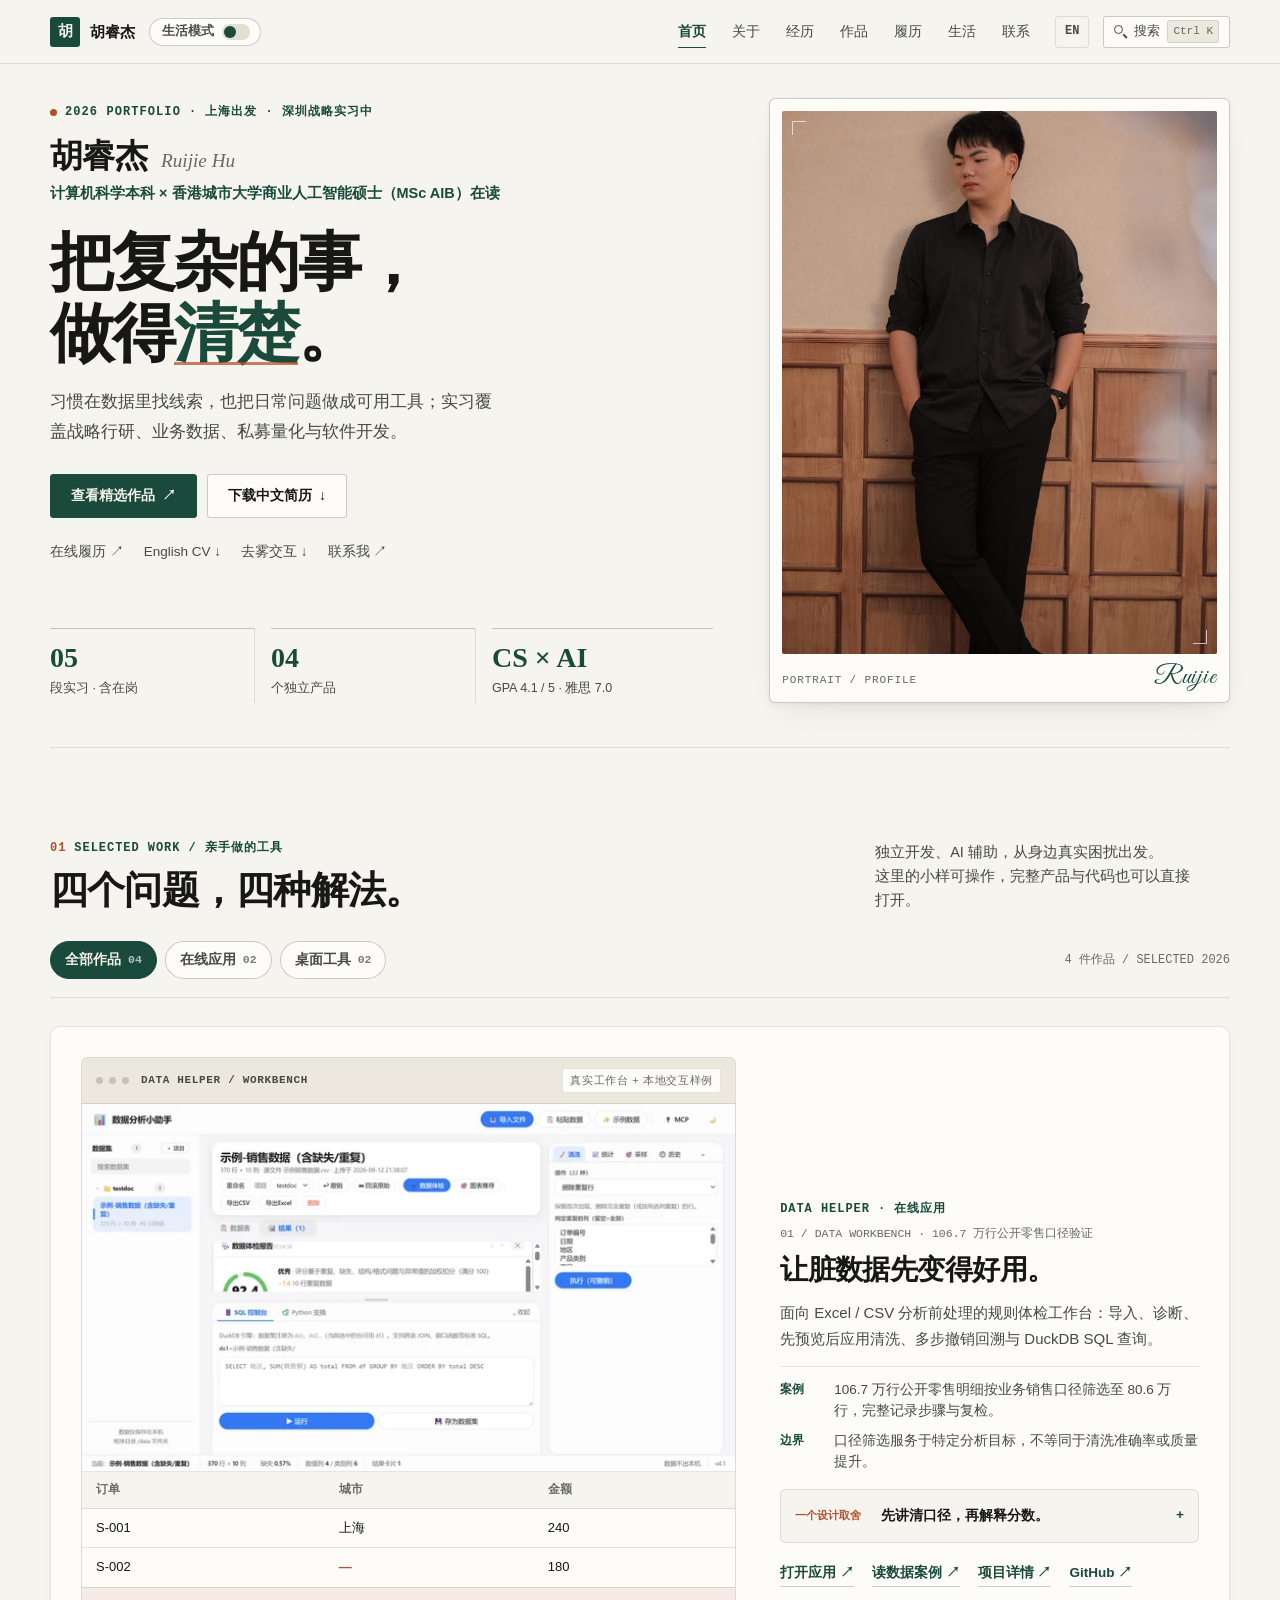
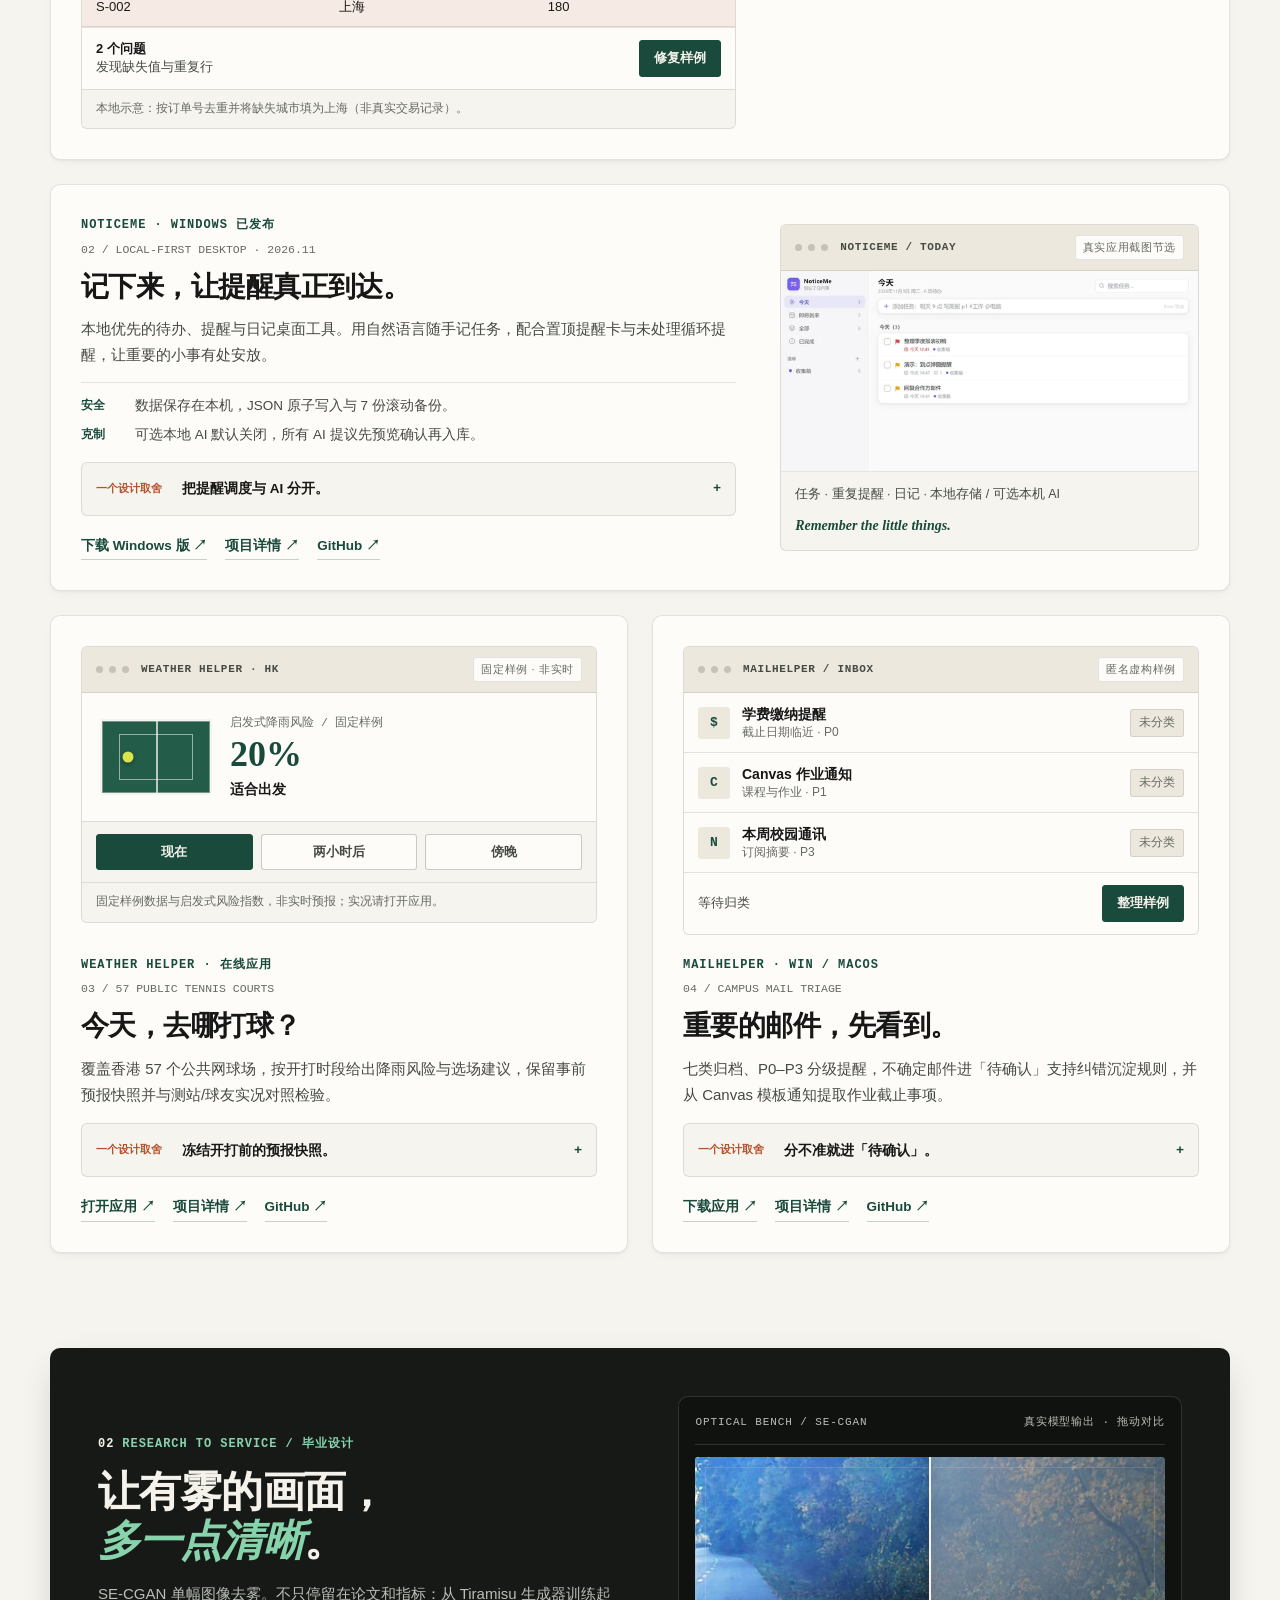
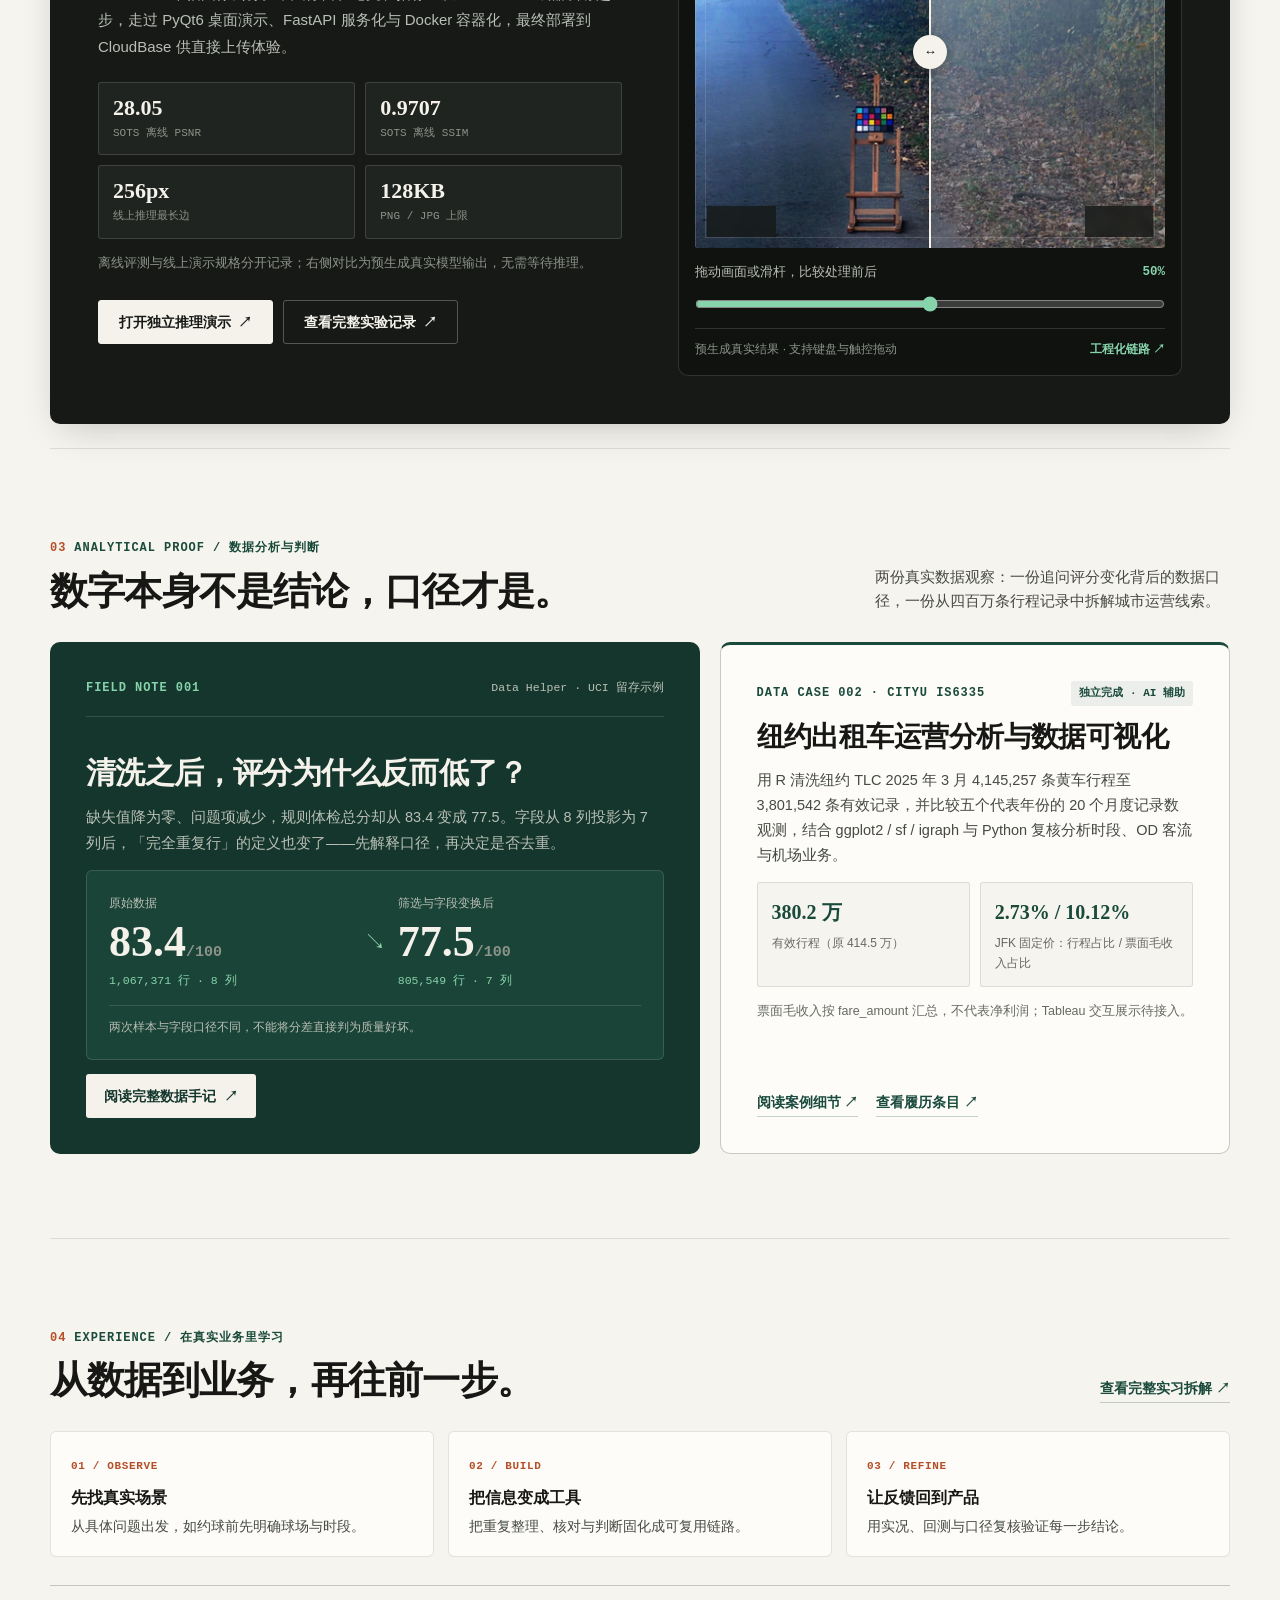
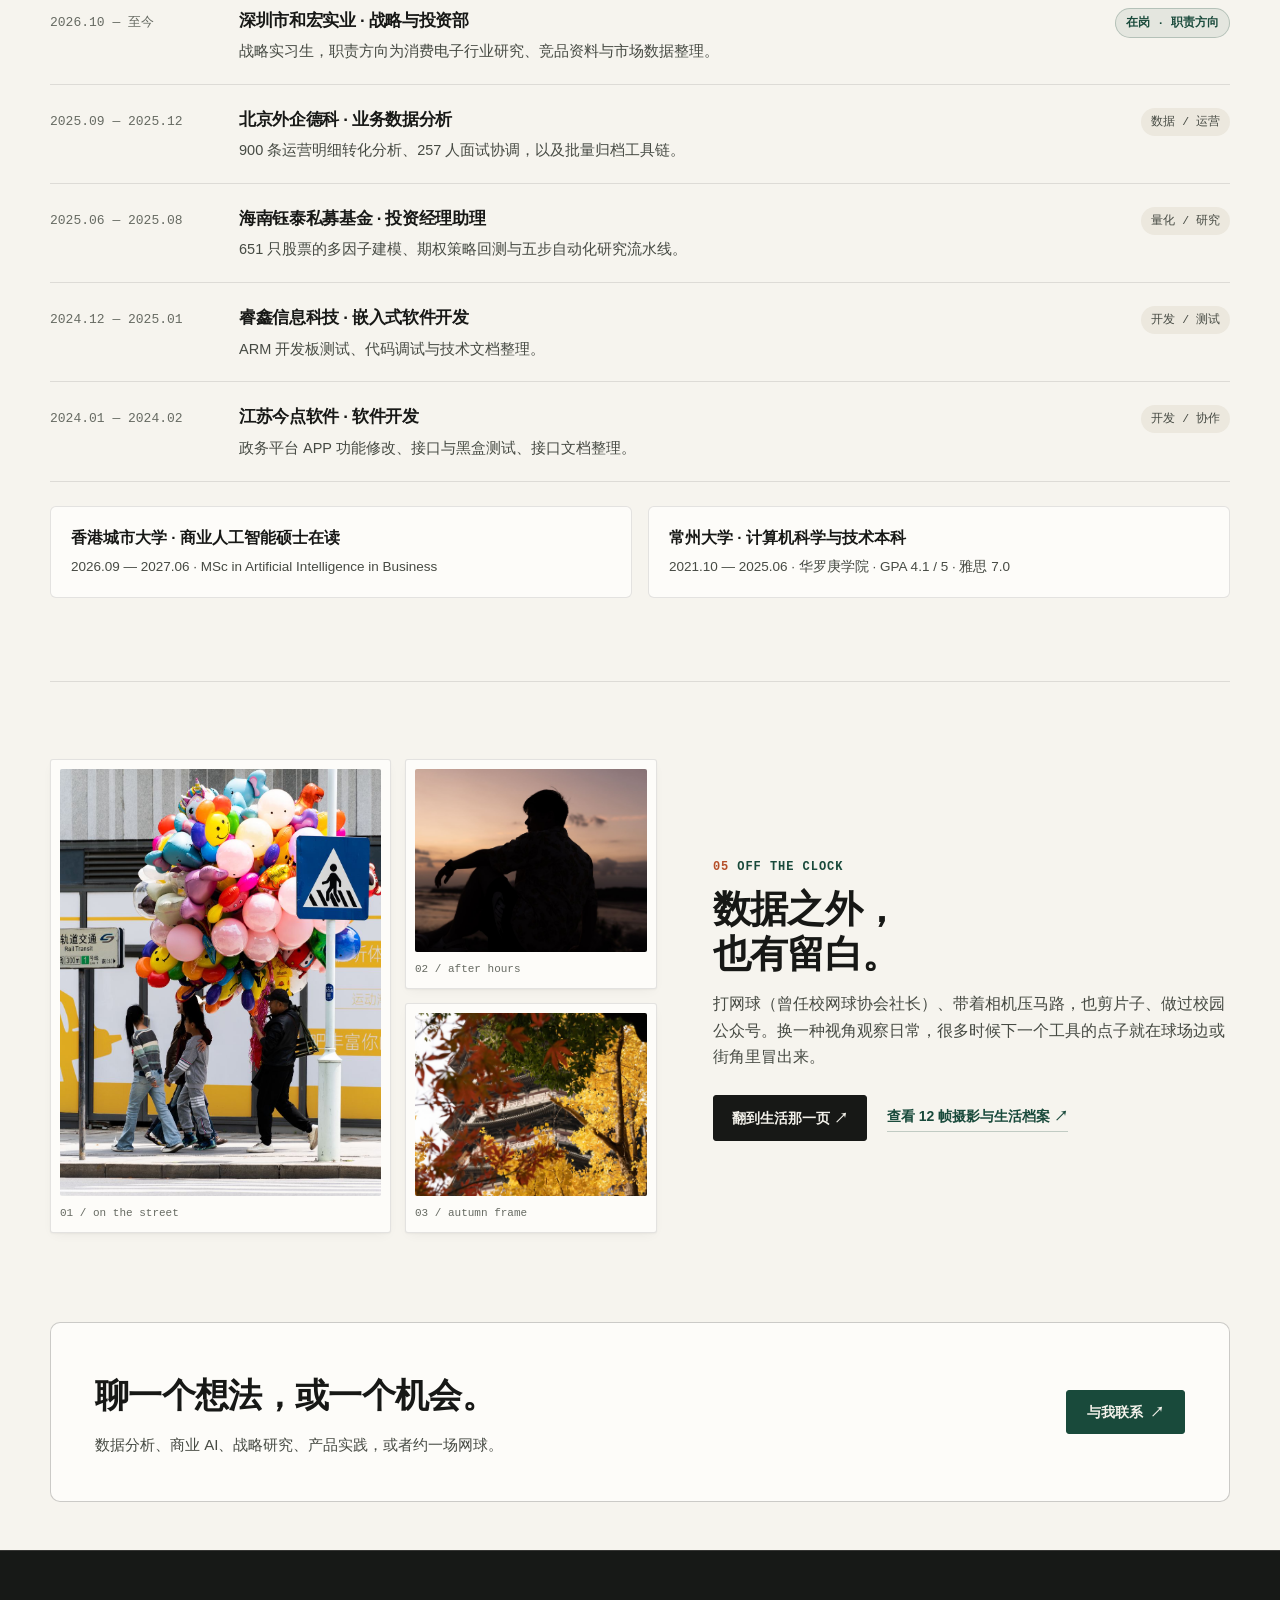
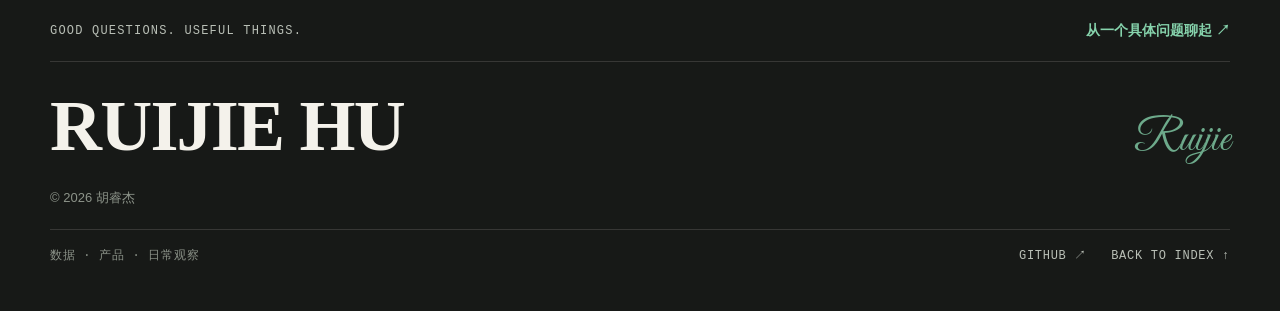
==== commit fe6b8b9a: "feat: 重塑个人主页 v51 并同步最新项目与简历" ====
--- a/site/index.html
+++ b/site/index.html
@@ -4,32 +4,21 @@
   <meta charset="UTF-8" />
   <meta name="viewport" content="width=device-width, initial-scale=1.0" />
   <title>胡睿杰 · 数据分析与商业 AI · 香港城市大学</title>
-  <meta name="description" content="胡睿杰的个人主页 —— 计算机科班 × 商业 AI 复合背景，五段实习横跨数据、战略、量化与开发，四个独立产品与图像去雾交互体验。" />
-  <meta name="theme-color" content="#f4f2ed" />
+  <meta name="description" content="胡睿杰的个人主页 —— 计算机科班 × 商业 AI 复合背景，五段实习横跨数据、战略、量化与开发，四个独立产品、纽约出租车分析与图像去雾交互体验。" />
+  <meta name="theme-color" content="#f6f4ee" />
   <meta property="og:type" content="website" />
   <meta property="og:locale" content="zh_CN" />
   <meta property="og:site_name" content="胡睿杰 / RUIJIE HU" />
   <meta property="og:title" content="胡睿杰 · 数据分析与商业 AI · 香港城市大学" />
-  <meta property="og:description" content="胡睿杰的个人主页 —— 计算机科班 × 商业 AI 复合背景，五段实习横跨数据、战略、量化与开发，四个独立产品与图像去雾交互体验。" />
+  <meta property="og:description" content="胡睿杰的个人主页 —— 计算机科班 × 商业 AI 复合背景，五段实习横跨数据、战略、量化与开发，四个独立产品、纽约出租车分析与图像去雾交互体验。" />
   <meta property="og:image" content="assets/og-cover.png" />
   <meta property="og:image:width" content="1200" />
   <meta property="og:image:height" content="630" />
   <meta property="og:image:alt" content="胡睿杰个人主页：把复杂的事，做得清楚。数据分析、商业 AI、独立产品。" />
   <meta name="twitter:card" content="summary_large_image" />
-
-
-  <link rel="icon" href="assets/favicon.svg?v=43" type="image/svg+xml" />
-
-
-
-
-
-
-
-  <link rel="stylesheet" href="css/style.css?v=43" />
-  <link rel="stylesheet" href="css/studio.css?v=43" />
-  <link rel="stylesheet" href="css/life-preview.css?v=43" />
-  <link rel="stylesheet" href="css/evolution.css?v=43" />
+  <link rel="icon" href="assets/favicon.svg?v=51" type="image/svg+xml" />
+  <link rel="stylesheet" href="css/monograph.css?v=51" />
+  <link rel="stylesheet" href="css/pages.css?v=51" />
 </head>
 <body data-page="home" class="studio-home">
   <a class="skip-link" href="#main">跳到主要内容</a>
@@ -41,20 +30,20 @@
         <span class="brand-mark">胡</span>
         <span class="brand-text">胡睿杰</span>
       </a>
-  <button class="mode-toggle header-mode-toggle" type="button" disabled data-mode-toggle aria-pressed="false" aria-label="打开生活模式">
-    <span data-mode-label>生活模式</span>
-    <span class="mode-track" aria-hidden="true"><span></span></span>
-  </button>
+      <button class="mode-toggle header-mode-toggle" type="button" disabled data-mode-toggle aria-pressed="false" aria-label="打开生活模式">
+        <span data-mode-label>生活模式</span>
+        <span class="mode-track" aria-hidden="true"><span></span></span>
+      </button>
       <nav class="top-nav" aria-label="主导航">
-        <a href="index.html" data-nav="home">Home</a>
-        <a href="about.html" data-nav="about">About</a>
-        <a href="experience.html" data-nav="experience">Cases</a>
-        <a href="works.html" data-nav="works">Works</a>
-        <a href="cv.html" data-nav="cv">CV</a>
-        <a href="life.html" data-nav="life">Life</a>
-        <a href="contact.html" data-nav="contact">Contact</a>
+        <a href="index.html" data-nav="home">首页</a>
+        <a href="about.html" data-nav="about">关于</a>
+        <a href="experience.html" data-nav="experience">经历</a>
+        <a href="works.html" data-nav="works">作品</a>
+        <a href="cv.html" data-nav="cv">履历</a>
+        <a href="life.html" data-nav="life">生活</a>
+        <a href="contact.html" data-nav="contact">联系</a>
       </nav>
-          <a class="site-language" href="en.html" lang="en" aria-label="EN — Read the English overview">EN</a>
+      <a class="site-language" href="en.html" lang="en" aria-label="EN — Read the English overview">EN</a>
     </div>
   </header>
 
@@ -71,106 +60,360 @@
   <main id="main">
 
     <!-- ==================================================
-         工作区
+         工作区：人物主视觉 → 精选作品 → 去雾光学台 → 数据洞察 → 经历 → 生活
          ================================================== -->
     <section class="profile-shell studio-shell" data-mode-view="work" aria-hidden="false">
-      <div class="edition-line"><span>RUIJIE HU / 胡睿杰</span><span>数据 · 产品 · 日常观察</span><span>PERSONAL EDITION — 2026</span></div>
-      <header class="studio-hero" id="intro">
-        <div class="studio-hero-copy">
-          <p class="studio-eyebrow"><span class="studio-dot"></span> FROM SIGNAL TO SOMETHING USEFUL</p>
-          <p class="studio-name"><img src="assets/avatar-96.webp" width="42" height="42" alt="" />胡睿杰 <span>Ruijie Hu</span></p>
-          <h1 class="studio-title">把复杂的事，<br>做得<em>清楚。</em></h1>
-          <p class="studio-desc">计算机科学 × 商业人工智能。<br>我是胡睿杰，在数据里找线索，把日常问题做成工具。<br>香港城市大学硕士在读，现于深圳做战略实习。</p>
+
+      <!-- 00 / 人物主视觉封面 -->
+      <header class="studio-hero hero-cover" id="intro">
+        <div class="hero-lead-col">
+          <p class="studio-eyebrow"><span class="studio-dot"></span><span class="nowrap">2026 PORTFOLIO</span><span aria-hidden="true">·</span><span class="nowrap">上海出发</span><span aria-hidden="true">·</span><span class="nowrap">深圳战略实习中</span></p>
+          <div class="hero-name-row">
+            <strong class="hero-person-zh">胡睿杰</strong>
+            <span class="hero-person-en">Ruijie Hu</span>
+          </div>
+          <p class="hero-role-line">计算机科学本科 × 香港城市大学商业人工智能硕士（MSc AIB）在读</p>
+        </div>
+
+        <figure class="hero-portrait-plate">
+          <div class="hero-portrait-stage">
+            <img src="assets/profile-hero.jpg" width="720" height="960" alt="胡睿杰半身肖像，穿黑色衬衫靠在暖木墙面旁" fetchpriority="high" decoding="async" />
+            <span class="plate-tick plate-tick--tl" aria-hidden="true"></span>
+            <span class="plate-tick plate-tick--br" aria-hidden="true"></span>
+          </div>
+          <figcaption class="hero-plate-caption">
+            <span>PORTRAIT / PROFILE</span>
+            <strong aria-hidden="true">Ruijie</strong>
+          </figcaption>
+        </figure>
+
+        <div class="hero-statement-col">
+          <h1 class="studio-title">把复杂的事，<br>做得<em>清楚</em>。</h1>
+          <p class="studio-desc">习惯在数据里找线索，也把日常问题做成可用工具；实习覆盖战略行研、业务数据、私募量化与软件开发。</p>
           <div class="studio-actions">
-            <a class="studio-button studio-button--primary" href="#selected-work" data-section-jump>探索我的作品 <span aria-hidden="true">↗</span></a>
-            <a class="studio-button" href="assets/resume.pdfx" download="胡睿杰-简历-2026.pdf">下载简历 <span aria-hidden="true">↓</span></a>
-          </div>
-          <div class="studio-secondary"><a href="cv.html">在线履历 ↗</a><a href="assets/resume-en.pdfx" download="HuRuijie-Resume-2026.pdf">English CV ↓</a><a href="contact.html">联系我 ↗</a></div>
-        </div>
-        <div class="hero-experiment"><div class="experiment-caption"><span>毕业设计 / SE-CGAN</span><span>真实模型输出 · 拖动对比 ↙</span></div><div class="focus-lab" data-focus-lab aria-label="SE-CGAN 去雾结果交互对比">
-          <div class="focus-top"><span>EXPERIMENT 01 / DEHAZE</span><span>SE-CGAN</span></div>
-          <div class="focus-image" data-focus-surface>
-            <picture><source type="image/webp" srcset="assets/dehaze/hazy-480.webp 480w, assets/dehaze/hazy-960.webp 960w" sizes="(max-width: 520px) calc(100vw - 66px), (max-width: 760px) 454px, (max-width: 1080px) 42vw, 480px" /><img src="assets/sample_hazy.jpg" alt="真实雾图样例中的林间道路与色卡" fetchpriority="high" decoding="async" width="1024" height="1024" /></picture>
-            <picture><source type="image/webp" srcset="assets/dehaze/clear-480.webp 480w, assets/dehaze/clear-512.webp 512w" sizes="(max-width: 520px) calc(100vw - 66px), (max-width: 760px) 454px, (max-width: 1080px) 42vw, 480px" /><img class="focus-clear" src="assets/sample_dehazed.png" alt="同一图像经 SE-CGAN 处理后的去雾结果" fetchpriority="high" decoding="async" width="512" height="512" /></picture>
-            <div class="focus-corner" aria-hidden="true"></div><div class="focus-divider" aria-hidden="true"></div>
-            <span class="focus-image-label focus-image-label--left">去雾结果</span><span class="focus-image-label focus-image-label--right">原始雾图</span>
-          </div>
-          <div class="focus-control"><label for="focus-range">拖动画面或滑杆，比较处理前后</label><output for="focus-range" data-focus-value>50%</output><input id="focus-range" type="range" min="0" max="100" value="50" data-focus-range disabled /></div>
-          <div class="focus-note"><span>预生成真实结果 · 无需等待推理</span><a href="dehaze.html">看看这个项目 ↗</a></div>
-        </div>
-        </div>
-        <div class="hero-bottom"><span>DATA THINKING. PRODUCT MAKING.</span><a href="#selected-work" data-section-jump>向下探索 <span aria-hidden="true">↓</span></a></div>
+            <a class="studio-button studio-button--primary" href="#selected-work" data-section-jump>查看精选作品 <span aria-hidden="true">↗</span></a>
+            <a class="studio-button" href="assets/resume.pdfx" download="胡睿杰-简历-2026.pdf">下载中文简历 <span aria-hidden="true">↓</span></a>
+          </div>
+          <div class="studio-secondary">
+            <a href="cv.html">在线履历 ↗</a>
+            <a href="assets/resume-en.pdfx" download="HuRuijie-Resume-2026.pdf">English CV ↓</a>
+            <a href="#dehaze-stage" data-section-jump>去雾交互 ↓</a>
+            <a href="contact.html">联系我 ↗</a>
+          </div>
+          <div class="hero-proof-strip" aria-label="核心背景概况">
+            <div><strong>05</strong><span>段实习 · 含在岗</span></div>
+            <div><strong>04</strong><span>个独立产品</span></div>
+            <div><strong>CS × AI</strong><span>GPA 4.1 / 5 · 雅思 7.0</span></div>
+          </div>
+        </div>
       </header>
-      <div class="studio-meta" aria-label="个人概况"><span><strong>05</strong> 段实习 · 含在职</span><span><strong>04</strong> 个独立产品</span><span><strong>CS × AI</strong> 复合背景</span><span>上海出发 · 现于深圳实习</span></div>
-
+
+      <!-- 01 / 精选独立产品（分级视觉权重：两大真实截图展开 + 两小可玩实验卡并排） -->
       <section class="studio-section" id="selected-work" aria-labelledby="selected-title">
-        <div class="studio-section-head"><div><span class="studio-label"><b>01</b> SELECTED WORK / 亲手做的工具</span><h2 id="selected-title">四个问题，四种解法。</h2></div><p>从身边的困扰开始，让工具自己说话。<br>这里的小样可操作，完整产品也可以打开。</p></div>
-        <div class="project-filter" role="group" aria-label="筛选首页作品" hidden><button type="button" data-project-filter="all" aria-pressed="true">全部作品 <span>04</span></button><button type="button" data-project-filter="web" aria-pressed="false">在线应用 <span>02</span></button><button type="button" data-project-filter="desktop" aria-pressed="false">桌面工具 <span>02</span></button><span class="filter-note" data-project-count role="status">4 件作品 / SELECTED 2026</span></div>
-        <div class="project-grid">
-          <article class="studio-project" data-project-type="desktop" aria-label="NoticeMe">
+        <div class="studio-section-head">
+          <div>
+            <span class="studio-label"><b>01</b> SELECTED WORK / 亲手做的工具</span>
+            <h2 id="selected-title">四个问题，四种解法。</h2>
+          </div>
+          <p>独立开发、AI 辅助，从身边真实困扰出发。<br>这里的小样可操作，完整产品与代码也可以直接打开。</p>
+        </div>
+
+        <div class="project-filter" role="group" aria-label="筛选首页作品" hidden>
+          <button type="button" data-project-filter="all" aria-pressed="true">全部作品 <span>04</span></button>
+          <button type="button" data-project-filter="web" aria-pressed="false">在线应用 <span>02</span></button>
+          <button type="button" data-project-filter="desktop" aria-pressed="false">桌面工具 <span>02</span></button>
+          <span class="filter-note" data-project-count role="status">4 件作品 / SELECTED 2026</span>
+        </div>
+
+        <div class="project-grid" data-project-grid>
+          <!-- Flagship Feature 01: Data Helper -->
+          <article class="studio-project studio-project--feature" data-project-type="web" aria-label="Data Helper">
+            <div class="project-window project-window--data" data-clean-lab>
+              <div class="window-bar"><i></i><i></i><i></i><span>DATA HELPER / WORKBENCH</span><small class="sample-tag">真实工作台 + 本地交互样例</small></div>
+              <a class="data-screen" href="assets/previews/data-workbench.png" target="_blank" rel="noopener" aria-label="放大查看 Data Helper 真实工作台截图">
+                <picture><source type="image/webp" srcset="assets/previews/data-workbench-640.webp 640w, assets/previews/data-workbench-1280.webp 1280w" sizes="(max-width: 900px) calc(100vw - 64px), 620px" /><img src="assets/previews/data-workbench.png" width="1280" height="720" alt="Data Helper 真实工作台：示例销售数据、体检报告和 SQL 控制台" loading="lazy" decoding="async" /></picture>
+              </a>
+              <table class="mini-table" aria-label="本地修复示例，按订单号去重并以指定值填充城市">
+                <thead><tr><th scope="col">订单</th><th scope="col">城市</th><th scope="col">金额</th></tr></thead>
+                <tbody>
+                  <tr><td>S-001</td><td>上海</td><td>240</td></tr>
+                  <tr><td>S-002</td><td data-clean-missing>—</td><td>180</td></tr>
+                  <tr data-clean-duplicate><td>S-002</td><td>上海</td><td>180</td></tr>
+                </tbody>
+              </table>
+              <div class="lab-toolbar">
+                <p><strong data-clean-issues>2 个问题</strong><br><span data-clean-status role="status">发现缺失值与重复行</span></p>
+                <button class="lab-button" type="button" data-clean-toggle disabled>修复样例 ↗</button>
+              </div>
+              <p class="weather-disclaimer">本地示意：按订单号去重并将缺失城市填为上海（非真实交易记录）。</p>
+            </div>
+            <div class="project-info">
+              <p class="project-product-name">Data Helper · 在线应用</p>
+              <span class="project-number">01 / DATA WORKBENCH · 106.7 万行公开零售口径验证</span>
+              <h3>让脏数据先变得好用。</h3>
+              <p>面向 Excel / CSV 分析前处理的规则体检工作台：导入、诊断、先预览后应用清洗、多步撤销回溯与 DuckDB SQL 查询。</p>
+              <dl class="project-beats">
+                <div><dt>案例</dt><dd>106.7 万行公开零售明细按业务销售口径筛选至 80.6 万行，完整记录步骤与复检。</dd></div>
+                <div><dt>边界</dt><dd>口径筛选服务于特定分析目标，不等同于清洗准确率或质量提升。</dd></div>
+              </dl>
+              <details class="project-choice">
+                <summary><span>一个设计取舍</span>先讲清口径，再解释分数。<b aria-hidden="true">+</b></summary>
+                <p>一份销售数据让通用规则分与业务判断给出了不同答案——工具暴露问题，由人确认口径。</p>
+              </details>
+              <div class="project-links">
+                <a href="https://data-helper1-312215-10-1477032709.sh.run.tcloudbase.com/" data-datahelper-app target="_blank" rel="noopener noreferrer">打开应用 ↗</a>
+                <a href="data-case.html">读数据案例 ↗</a>
+                <a href="works.html#data-helper">项目详情 ↗</a>
+                <a href="https://github.com/tendernessnick/data-helper" target="_blank" rel="noopener noreferrer">GitHub ↗</a>
+              </div>
+            </div>
+          </article>
+
+          <!-- Flagship Feature 02: NoticeMe -->
+          <article class="studio-project studio-project--feature studio-project--flip" data-project-type="desktop" aria-label="NoticeMe">
             <div class="project-window project-window--notice">
               <div class="window-bar"><i></i><i></i><i></i><span>NOTICEME / TODAY</span><small class="sample-tag">真实应用截图节选</small></div>
-              <a class="data-screen" href="assets/previews/noticeme-tasks.webp" target="_blank" rel="noopener" aria-label="放大查看 NoticeMe 任务界面示例"><picture><source type="image/webp" srcset="assets/previews/noticeme-tasks-640.webp 640w, assets/previews/noticeme-tasks.webp 1440w" sizes="(max-width: 900px) calc(100vw - 80px), (max-width: 1100px) 56vw, 650px" /><img src="assets/previews/noticeme-tasks.webp" width="1440" height="691" alt="NoticeMe 任务界面，包含季度报表、弹窗提醒与回复邮件等演示任务" loading="lazy" decoding="async" /></picture></a>
-              <div class="notice-caption"><span>任务 · 提醒 · 日记<br>本地存储 / 可选本机 AI</span><strong>Remember the little things.</strong></div>
-            </div>
-            <div class="project-info"><p class="project-product-name">NoticeMe</p><span class="project-number">01 / NEW · A LITTLE LESS TO REMEMBER</span><h3>记下来，让提醒真正到达。</h3><p>NoticeMe · 本地优先的待办、提醒与日记工具。自然语言快速记任务、置顶提醒卡与重复任务，让重要的小事有处安放。</p><details class="project-choice"><summary><span>一个设计取舍</span>把提醒调度与 AI 分开。<b aria-hidden="true">+</b></summary><p>自然语言辅助与本地调度分开；任务由你确认后再创建。</p></details><div class="project-links"><a href="works.html#noticeme">项目详情 ↗</a><a href="https://github.com/tendernessnick/noticeme/releases/latest" target="_blank" rel="noopener noreferrer">下载 Windows 版 ↗</a><a href="https://github.com/tendernessnick/noticeme" target="_blank" rel="noopener noreferrer">GitHub ↗</a></div></div>
-          </article>
-          <article class="studio-project" data-project-type="web" aria-label="Data Helper">
-            <div class="project-window project-window--data" data-clean-lab>
-              <div class="window-bar"><i></i><i></i><i></i><span>DATA HELPER</span><small class="sample-tag">真实界面 + 交互样例</small></div>
-              <a class="data-screen" href="assets/previews/data-workbench.png" target="_blank" rel="noopener" aria-label="放大查看 Data Helper 真实工作台截图"><picture><source type="image/webp" srcset="assets/previews/data-workbench-640.webp 640w, assets/previews/data-workbench-1280.webp 1280w" sizes="(max-width: 900px) calc(100vw - 80px), (max-width: 1100px) 56vw, 570px" /><img src="assets/previews/data-workbench.png" width="1280" height="720" alt="Data Helper 真实工作台：示例销售数据、体检报告和 SQL 控制台" loading="lazy" decoding="async" /></picture></a>
-              <table class="mini-table" aria-label="本地修复示例，按订单号去重并以指定值填充城市"><thead><tr><th scope="col">订单</th><th scope="col">城市</th><th scope="col">金额</th></tr></thead><tbody><tr><td>S-001</td><td>上海</td><td>240</td></tr><tr><td>S-002</td><td data-clean-missing>—</td><td>180</td></tr><tr data-clean-duplicate><td>S-002</td><td>上海</td><td>180</td></tr></tbody></table>
-              <div class="lab-toolbar"><p><strong data-clean-issues>2 个问题</strong><br><span data-clean-status role="status">发现缺失值与重复行</span></p><button class="lab-button" type="button" data-clean-toggle disabled>修复样例 ↗</button></div>
-              <p class="weather-disclaimer">本地演示：按订单号去重，并将缺失城市填为上海。</p>
-            </div>
-            <div class="project-info"><p class="project-product-name">Data Helper</p><span class="project-number">02 / DATA &amp; DECISIONS</span><h3>让数据先变得好用。</h3><p>Data Helper · 从导入、体检到清洗与可视化的数据工作台。另有运营看板扩展，把分析结果留在可复用的视图里。</p><details class="project-choice"><summary><span>一个设计取舍</span>先讲清口径，再解释分数。<b aria-hidden="true">+</b></summary><p>一份销售数据，让通用体检与业务判断有了不同答案。</p></details><div class="project-links"><a href="works.html#data-helper">项目详情 ↗</a><a href="https://data-helper1-312215-10-1477032709.sh.run.tcloudbase.com/" data-datahelper-app target="_blank" rel="noopener noreferrer">打开应用 ↗</a><a href="https://github.com/tendernessnick/data-helper" target="_blank" rel="noopener noreferrer">GitHub ↗</a></div></div>
-          </article>
-          <article class="studio-project" data-project-type="web" aria-label="Weather Helper">
+              <a class="data-screen" href="assets/previews/noticeme-tasks.webp" target="_blank" rel="noopener" aria-label="放大查看 NoticeMe 任务界面示例">
+                <picture><source type="image/webp" srcset="assets/previews/noticeme-tasks-640.webp 640w, assets/previews/noticeme-tasks.webp 1440w" sizes="(max-width: 900px) calc(100vw - 64px), 620px" /><img src="assets/previews/noticeme-tasks.webp" width="1440" height="691" alt="NoticeMe 任务界面，包含季度报表、弹窗提醒与回复邮件等演示任务" loading="lazy" decoding="async" /></picture>
+              </a>
+              <div class="notice-caption">
+                <span>任务 · 重复提醒 · 日记 · 本地存储 / 可选本机 AI</span>
+                <strong>Remember the little things.</strong>
+              </div>
+            </div>
+            <div class="project-info">
+              <p class="project-product-name">NoticeMe · Windows 已发布</p>
+              <span class="project-number">02 / LOCAL-FIRST DESKTOP · 2026.11</span>
+              <h3>记下来，让提醒真正到达。</h3>
+              <p>本地优先的待办、提醒与日记桌面工具。用自然语言随手记任务，配合置顶提醒卡与未处理循环提醒，让重要的小事有处安放。</p>
+              <dl class="project-beats">
+                <div><dt>安全</dt><dd>数据保存在本机，JSON 原子写入与 7 份滚动备份。</dd></div>
+                <div><dt>克制</dt><dd>可选本地 AI 默认关闭，所有 AI 提议先预览确认再入库。</dd></div>
+              </dl>
+              <details class="project-choice">
+                <summary><span>一个设计取舍</span>把提醒调度与 AI 分开。<b aria-hidden="true">+</b></summary>
+                <p>提醒调度不依赖模型，AI 只做可选辅助；任务由你确认后创建。</p>
+              </details>
+              <div class="project-links">
+                <a href="https://github.com/tendernessnick/noticeme/releases/latest" target="_blank" rel="noopener noreferrer">下载 Windows 版 ↗</a>
+                <a href="works.html#noticeme">项目详情 ↗</a>
+                <a href="https://github.com/tendernessnick/noticeme" target="_blank" rel="noopener noreferrer">GitHub ↗</a>
+              </div>
+            </div>
+          </article>
+
+          <!-- Interactive Lab 03: Weather Helper -->
+          <article class="studio-project studio-project--lab" data-project-type="web" aria-label="Weather Helper">
             <div class="project-window" data-weather-lab data-level="now">
-              <div class="window-bar"><i></i><i></i><i></i><span>WEATHER HELPER</span><small class="sample-tag">交互示意</small></div>
-              <div class="weather-stage"><div class="tennis-court" aria-hidden="true"><span class="court-ball"></span></div><div class="weather-reading"><span>降雨概率 / 示例</span><strong data-weather-value>20%</strong><p data-weather-verdict role="status">适合出发</p></div></div>
-              <div class="weather-slots" role="group" aria-label="切换天气示例时段"><button type="button" data-weather-slot="now" data-weather-rain="20" data-weather-verdict="适合出发" aria-pressed="true" disabled>现在</button><button type="button" data-weather-slot="later" data-weather-rain="45" data-weather-verdict="留意变化" aria-pressed="false" disabled>两小时后</button><button type="button" data-weather-slot="evening" data-weather-rain="85" data-weather-verdict="考虑改期" aria-pressed="false" disabled>傍晚</button></div>
-              <p class="weather-disclaimer">固定样例数据，非实时预报；实际建议请打开应用查看。</p>
-            </div>
-            <div class="project-info"><p class="project-product-name">Weather Helper</p><span class="project-number">03 / BUILT FOR THE COURT</span><h3>今天，去哪打球？</h3><p>Weather Helper · 面向香港 57 个公共网球场的降雨决策工具。把多源预报变成出发建议，也能按时段寻找更适合打球的球场。</p><details class="project-choice"><summary><span>一个设计取舍</span>保留预测发生时的那一刻。<b aria-hidden="true">+</b></summary><p>冻结开打前的预报，再对照实况检验，避免事后更新掩盖误差。</p></details><div class="project-links"><a href="works.html#weather-helper">项目详情 ↗</a><a href="https://weather-helper-312215-10-1477032709.sh.run.tcloudbase.com/" data-weather-app target="_blank" rel="noopener noreferrer">打开应用 ↗</a><a href="https://github.com/tendernessnick/weather_helper" target="_blank" rel="noopener noreferrer">GitHub ↗</a></div></div>
-          </article>
-          <article class="studio-project" data-project-type="desktop" aria-label="MailHelper">
+              <div class="window-bar"><i></i><i></i><i></i><span>WEATHER HELPER · HK</span><small class="sample-tag">固定样例 · 非实时</small></div>
+              <div class="weather-stage">
+                <div class="tennis-court" aria-hidden="true"><span class="court-ball"></span></div>
+                <div class="weather-reading">
+                  <span>启发式降雨风险 / 固定样例</span>
+                  <strong data-weather-value>20%</strong>
+                  <p data-weather-verdict role="status">适合出发</p>
+                </div>
+              </div>
+              <div class="weather-slots" role="group" aria-label="切换天气示例时段">
+                <button type="button" data-weather-slot="now" data-weather-rain="20" data-weather-verdict="适合出发" aria-pressed="true" disabled>现在</button>
+                <button type="button" data-weather-slot="later" data-weather-rain="45" data-weather-verdict="留意变化" aria-pressed="false" disabled>两小时后</button>
+                <button type="button" data-weather-slot="evening" data-weather-rain="85" data-weather-verdict="考虑改期" aria-pressed="false" disabled>傍晚</button>
+              </div>
+              <p class="weather-disclaimer">固定样例数据与启发式风险指数，非实时预报；实况请打开应用。</p>
+            </div>
+            <div class="project-info">
+              <p class="project-product-name">Weather Helper · 在线应用</p>
+              <span class="project-number">03 / 57 PUBLIC TENNIS COURTS</span>
+              <h3>今天，去哪打球？</h3>
+              <p>覆盖香港 57 个公共网球场，按开打时段给出降雨风险与选场建议，保留事前预报快照并与测站/球友实况对照检验。</p>
+              <details class="project-choice">
+                <summary><span>一个设计取舍</span>冻结开打前的预报快照。<b aria-hidden="true">+</b></summary>
+                <p>保留预测发生时的那一刻再对照实况，避免事后覆盖掩盖漏报与误报。</p>
+              </details>
+              <div class="project-links">
+                <a href="https://weather-helper-312215-10-1477032709.sh.run.tcloudbase.com/" data-weather-app target="_blank" rel="noopener noreferrer">打开应用 ↗</a>
+                <a href="works.html#weather-helper">项目详情 ↗</a>
+                <a href="https://github.com/tendernessnick/weather_helper" target="_blank" rel="noopener noreferrer">GitHub ↗</a>
+              </div>
+            </div>
+          </article>
+
+          <!-- Interactive Lab 04: MailHelper -->
+          <article class="studio-project studio-project--lab" data-project-type="desktop" aria-label="MailHelper">
             <div class="project-window project-window--mail" data-mail-lab>
               <div class="window-bar"><i></i><i></i><i></i><span>MAILHELPER / INBOX</span><small class="sample-tag">匿名虚构样例</small></div>
-              <div class="mail-list"><div class="sample-mail"><span class="mail-avatar" aria-hidden="true">$</span><p>学费缴纳提醒<span>截止日期临近 · P0</span></p><span class="mail-category" data-mail-category="财务缴费">未分类</span></div><div class="sample-mail"><span class="mail-avatar" aria-hidden="true">C</span><p>Canvas 作业通知<span>课程与作业 · P1</span></p><span class="mail-category" data-mail-category="课程">未分类</span></div><div class="sample-mail"><span class="mail-avatar" aria-hidden="true">N</span><p>本周校园通讯<span>订阅摘要 · P3</span></p><span class="mail-category" data-mail-category="订阅">未分类</span></div></div>
-              <div class="lab-toolbar"><p data-mail-status role="status">等待归类</p><button class="lab-button" type="button" data-mail-toggle disabled>整理样例 ↗</button></div>
-            </div>
-            <div class="project-info"><p class="project-product-name">MailHelper</p><span class="project-number">04 / LESS NOISE, MORE FOCUS</span><h3>重要的邮件，先看到。</h3><p>MailHelper · Windows / macOS 校园邮件管家。七类归档、分级提醒，并识别 Canvas 模板通知中的作业截止日期。</p><details class="project-choice"><summary><span>一个设计取舍</span>让课业通知，变成可处理的信息。<b aria-hidden="true">+</b></summary><p>从 Canvas 模板里识别截止日期，再按类型与重要度呈现。</p></details><div class="project-links"><a href="works.html#mail-helper">项目详情 ↗</a><a href="https://github.com/tendernessnick/mail_helper/releases/latest" target="_blank" rel="noopener noreferrer">下载应用 ↗</a><a href="https://github.com/tendernessnick/mail_helper" target="_blank" rel="noopener noreferrer">GitHub ↗</a></div></div>
-          </article>
-        </div>
-        <p class="studio-project-note">还有一个从论文走向服务的项目：<a href="dehaze.html">SE-CGAN 图像去雾 ↗</a> · 首屏即可拖动对比，<a href="dehaze.html" data-dehaze-demo>也能体验完整推理 ↗</a>。</p>
-      </section>
-
-      <section class="field-note" id="field-note" aria-labelledby="field-note-title">
-        <div class="field-note-heading"><span class="studio-label">FIELD NOTE / 项目观察 001</span><span class="field-note-kind">数据判断 · 留存示例记录</span></div>
-        <div class="field-note-grid">
-          <div><p class="field-note-kicker">A NUMBER IS A QUESTION.</p><h2 id="field-note-title">清洗之后，<br>评分为什么反而低了？</h2><p class="field-note-desc">Data Helper 的一份电商样例里，缺失值降到了零，质量评分却下降了。先解释样本与字段的变化，再判断哪些重复需要处理。</p><a class="field-note-link" href="data-case.html">看看这次数据记录 <span aria-hidden="true">↗</span></a></div>
-          <div class="field-note-figure" aria-label="留存记录评分：原始83.4，筛选与字段变换后77.5；两次数据口径不同">
-            <div class="field-note-score"><span>原始数据</span><strong>83.4<small>/100</small></strong><p>1,067,371 行 · 8 列</p></div><span class="field-note-arrow" aria-hidden="true">↘</span><div class="field-note-score"><span>筛选与字段变换后</span><strong>77.5<small>/100</small></strong><p>805,549 行 · 7 列</p></div>
-            <p class="field-note-footnote">两次口径不同，不能直接用分差判断清洗好坏。<br>来源：UCI Online Retail II · 仓库留存示例，本轮未重跑。</p>
-          </div>
-        </div>
-      </section>
-
-      <section id="approach" class="studio-story" aria-labelledby="story-title"><div><span class="studio-label"><b>02</b> WHY I BUILD</span><h2 id="story-title">先遇到一个问题，<br>再动手做点什么。</h2><p>打网球时关心的，往往是“到了球场会不会下雨”。天气助手把这个具体问题，变成了预报融合、决策建议与实况反馈的产品链路。</p><a class="studio-text-link" href="works.html#weather-helper">看看网球天气助手 ↗</a></div><div class="story-steps"><div><span>OBSERVE / 观察</span><strong>先找真实场景</strong><p>约球前，要知道球场和时段。</p></div><div><span>BUILD / 动手</span><strong>把信息变成工具</strong><p>让多源天气数据服务于一次出发。</p></div><div><span>REFINE / 验证</span><strong>让反馈回到产品</strong><p>用实况上报与测站数据检验预报。</p></div></div></section>
-
-      <section class="studio-section" id="experience" aria-labelledby="experience-title"><div class="studio-section-head"><div><span class="studio-label"><b>03</b> EXPERIENCE / 在真实业务里学习</span><h2 id="experience-title">从数据到业务，再往前一步。</h2></div><a class="studio-text-link" href="experience.html">完整经历 ↗</a></div><div class="studio-timeline">
-        <article class="studio-experience"><time>2026.10 — 至今</time><div><h3>深圳市和宏实业 · 战略与投资部</h3><p>战略实习生，职责方向为消费电子行业研究、竞品资料与市场数据整理。</p></div><span class="experience-tag">正在经历</span></article>
-        <article class="studio-experience"><time>2025.09 — 2025.12</time><div><h3>北京外企德科 · 业务数据分析</h3><p>900 条运营明细转化分析、257 人面试协调，以及批量归档工具链。</p></div><span class="experience-tag">数据 / 运营</span></article>
-        <article class="studio-experience"><time>2025.06 — 2025.08</time><div><h3>海南钰泰私募基金 · 投资经理助理</h3><p>651 只股票的多因子建模、期权策略回测与五步自动化研究流水线。</p></div><span class="experience-tag">量化 / 研究</span></article>
-        <article class="studio-experience"><time>2024.12 — 2025.01</time><div><h3>睿鑫信息科技 · 嵌入式软件开发</h3><p>ARM 开发板测试、代码调试与技术文档整理。</p></div><span class="experience-tag">开发 / 测试</span></article>
-        <article class="studio-experience"><time>2024.01 — 2024.02</time><div><h3>江苏今点软件 · 软件开发</h3><p>政务平台 APP 功能修改、接口与黑盒测试、接口文档整理。</p></div><span class="experience-tag">开发 / 协作</span></article>
-      </div><div class="studio-education"><p><strong>香港城市大学 · 商业人工智能硕士在读</strong>2026.09 — 2027.06 · 生成式 AI、商业分析、数据可视化</p><p><strong>常州大学 · 计算机科学与技术本科</strong>2021.10 — 2025.06 · GPA 4.1 / 5 · 雅思 7.0</p></div></section>
-
-      <section id="off-clock" class="studio-life" aria-labelledby="life-title"><div class="studio-photo-stack"><figure><img src="assets/life/life-07.jpg" alt="街头的气球摊" width="600" height="800" loading="lazy" decoding="async" /><figcaption>01 / on the street</figcaption></figure><figure><img src="assets/life/life-06.jpg" alt="日落下的剪影" width="600" height="800" loading="lazy" decoding="async" /><figcaption>02 / after hours</figcaption></figure></div><div><span class="studio-label"><b>04</b> OFF THE CLOCK</span><h2 id="life-title">数据之外，也有留白。</h2><p>网球、摄影、剪辑，还有带着相机压马路。换一种视角观察日常，偶尔也从中生出下一个工具的想法。</p><button class="studio-mode-button" type="button" data-open-mode="life">翻到生活那一页 ↗</button> <a class="studio-text-link" href="life.html">摄影与生活档案 ↗</a></div></section>
-      <section class="studio-contact" aria-labelledby="contact-title"><div><h2 id="contact-title">聊一个想法，或一个机会。</h2><p>数据分析、商业 AI、产品实践，或者约一场网球。</p></div><a class="studio-button studio-button--primary" href="contact.html">与我联系 <span aria-hidden="true">↗</span></a></section>
+              <div class="mail-list">
+                <div class="sample-mail"><span class="mail-avatar" aria-hidden="true">$</span><p>学费缴纳提醒<span>截止日期临近 · P0</span></p><span class="mail-category" data-mail-category="财务缴费">未分类</span></div>
+                <div class="sample-mail"><span class="mail-avatar" aria-hidden="true">C</span><p>Canvas 作业通知<span>课程与作业 · P1</span></p><span class="mail-category" data-mail-category="课程">未分类</span></div>
+                <div class="sample-mail"><span class="mail-avatar" aria-hidden="true">N</span><p>本周校园通讯<span>订阅摘要 · P3</span></p><span class="mail-category" data-mail-category="订阅">未分类</span></div>
+              </div>
+              <div class="lab-toolbar">
+                <p data-mail-status role="status">等待归类</p>
+                <button class="lab-button" type="button" data-mail-toggle disabled>整理样例 ↗</button>
+              </div>
+            </div>
+            <div class="project-info">
+              <p class="project-product-name">MailHelper · Win / macOS</p>
+              <span class="project-number">04 / CAMPUS MAIL TRIAGE</span>
+              <h3>重要的邮件，先看到。</h3>
+              <p>七类归档、P0–P3 分级提醒，不确定邮件进「待确认」支持纠错沉淀规则，并从 Canvas 模板通知提取作业截止事项。</p>
+              <details class="project-choice">
+                <summary><span>一个设计取舍</span>分不准就进「待确认」。<b aria-hidden="true">+</b></summary>
+                <p>宁可留给用户一次纠错并自动记住同发件人规则，也不悄悄把重要通知归错箱。</p>
+              </details>
+              <div class="project-links">
+                <a href="https://github.com/tendernessnick/mail_helper/releases/latest" target="_blank" rel="noopener noreferrer">下载应用 ↗</a>
+                <a href="works.html#mail-helper">项目详情 ↗</a>
+                <a href="https://github.com/tendernessnick/mail_helper" target="_blank" rel="noopener noreferrer">GitHub ↗</a>
+              </div>
+            </div>
+          </article>
+        </div>
+      </section>
+
+      <!-- 02 / 独立光学暗房舞台：SE-CGAN 毕业设计真实去雾交互 -->
+      <section class="dehaze-band" id="dehaze-stage" aria-labelledby="dehaze-stage-title">
+        <div class="dehaze-band-inner">
+          <div class="dehaze-band-copy">
+            <span class="studio-label studio-label--dark"><b>02</b> RESEARCH TO SERVICE / 毕业设计</span>
+            <h2 id="dehaze-stage-title">让有雾的画面，<br><em>多一点清晰</em>。</h2>
+            <p class="dehaze-band-desc">SE-CGAN 单幅图像去雾。不只停留在论文和指标：从 Tiramisu 生成器训练起步，走过 PyQt6 桌面演示、FastAPI 服务化与 Docker 容器化，最终部署到 CloudBase 供直接上传体验。</p>
+            <div class="dehaze-band-specs" aria-label="离线评测与线上服务规格">
+              <div><strong>28.05</strong><span>SOTS 离线 PSNR</span></div>
+              <div><strong>0.9707</strong><span>SOTS 离线 SSIM</span></div>
+              <div><strong>256px</strong><span>线上推理最长边</span></div>
+              <div><strong>128KB</strong><span>PNG / JPG 上限</span></div>
+            </div>
+            <p class="dehaze-band-note">离线评测与线上演示规格分开记录；右侧对比为预生成真实模型输出，无需等待推理。</p>
+            <div class="studio-actions">
+              <a class="studio-button studio-button--light" href="dehaze.html" data-dehaze-demo>打开独立推理演示 <span aria-hidden="true">↗</span></a>
+              <a class="studio-button studio-button--dark-ghost" href="dehaze.html">查看完整实验记录 <span aria-hidden="true">↗</span></a>
+            </div>
+          </div>
+
+          <div class="focus-lab focus-lab--stage" data-focus-lab aria-label="SE-CGAN 去雾结果交互对比">
+            <div class="focus-top"><span>OPTICAL BENCH / SE-CGAN</span><span>真实模型输出 · 拖动对比</span></div>
+            <div class="focus-image" data-focus-surface>
+              <picture><source type="image/webp" srcset="assets/dehaze/hazy-480.webp 480w, assets/dehaze/hazy-960.webp 960w" sizes="(max-width: 760px) calc(100vw - 64px), 520px" /><img src="assets/sample_hazy.jpg" alt="真实雾图样例中的林间道路与色卡" loading="lazy" decoding="async" width="1024" height="1024" /></picture>
+              <picture><source type="image/webp" srcset="assets/dehaze/clear-480.webp 480w, assets/dehaze/clear-512.webp 512w" sizes="(max-width: 760px) calc(100vw - 64px), 520px" /><img class="focus-clear" src="assets/sample_dehazed.png" alt="同一图像经 SE-CGAN 处理后的去雾结果" loading="lazy" decoding="async" width="512" height="512" /></picture>
+              <div class="focus-corner" aria-hidden="true"></div><div class="focus-divider" aria-hidden="true"></div>
+              <span class="focus-image-label focus-image-label--left">去雾结果</span><span class="focus-image-label focus-image-label--right">原始雾图</span>
+            </div>
+            <div class="focus-control">
+              <label for="focus-range">拖动画面或滑杆，比较处理前后</label>
+              <output for="focus-range" data-focus-value>50%</output>
+              <input id="focus-range" type="range" min="0" max="100" value="50" data-focus-range disabled />
+            </div>
+            <div class="focus-note"><span>预生成真实结果 · 支持键盘与触控拖动</span><a href="experience.html#dehaze-case">工程化链路 ↗</a></div>
+          </div>
+        </div>
+      </section>
+
+      <!-- 03 / 数据思考双案例：Field Note 001 + CityU IS6335 NYC Taxi -->
+      <section class="studio-section analytical-section" id="field-note" aria-labelledby="field-note-title">
+        <div class="studio-section-head">
+          <div>
+            <span class="studio-label"><b>03</b> ANALYTICAL PROOF / 数据分析与判断</span>
+            <h2>数字本身不是结论，口径才是。</h2>
+          </div>
+          <p>两份真实数据观察：一份追问评分变化背后的数据口径，一份从四百万条行程记录中拆解城市运营线索。</p>
+        </div>
+
+        <div class="analytical-duo">
+          <!-- Left: Deep Pine Field Note 001 -->
+          <article class="field-note-card">
+            <div class="field-note-heading">
+              <span class="studio-label">FIELD NOTE 001</span>
+              <span class="field-note-kind">Data Helper · UCI 留存示例</span>
+            </div>
+            <h3 id="field-note-title">清洗之后，评分为什么反而低了？</h3>
+            <p class="field-note-desc">缺失值降为零、问题项减少，规则体检总分却从 83.4 变成 77.5。字段从 8 列投影为 7 列后，「完全重复行」的定义也变了——先解释口径，再决定是否去重。</p>
+            <div class="field-note-figure" aria-label="留存记录评分：原始83.4，筛选与字段变换后77.5；两次数据口径不同">
+              <div class="field-note-score"><span>原始数据</span><strong>83.4<small>/100</small></strong><p>1,067,371 行 · 8 列</p></div>
+              <span class="field-note-arrow" aria-hidden="true">↘</span>
+              <div class="field-note-score"><span>筛选与字段变换后</span><strong>77.5<small>/100</small></strong><p>805,549 行 · 7 列</p></div>
+              <p class="field-note-footnote">两次样本与字段口径不同，不能将分差直接判为质量好坏。</p>
+            </div>
+            <a class="field-note-link" href="data-case.html">阅读完整数据手记 <span aria-hidden="true">↗</span></a>
+          </article>
+
+          <!-- Right: CityU IS6335 NYC Taxi -->
+          <article class="taxi-spotlight-card" aria-labelledby="taxi-spotlight-title">
+            <div class="taxi-spotlight-head">
+              <span class="studio-label">DATA CASE 002 · CITYU IS6335</span>
+              <span class="taxi-badge">独立完成 · AI 辅助</span>
+            </div>
+            <h3 id="taxi-spotlight-title">纽约出租车运营分析与数据可视化</h3>
+            <p class="taxi-spotlight-desc">用 R 清洗纽约 TLC 2025 年 3 月 4,145,257 条黄车行程至 3,801,542 条有效记录，并比较五个代表年份的 20 个月度记录数观测，结合 ggplot2 / sf / igraph 与 Python 复核分析时段、OD 客流与机场业务。</p>
+            <div class="taxi-key-figures" aria-label="纽约出租车关键指标">
+              <div><strong>380.2 万</strong><span>有效行程（原 414.5 万）</span></div>
+              <div><strong>2.73% / 10.12%</strong><span>JFK 固定价：行程占比 / 票面毛收入占比</span></div>
+            </div>
+            <p class="taxi-caveat">票面毛收入按 fare_amount 汇总，不代表净利润；<span data-taxi-dashboard-status data-pending-label="Tableau 交互展示待接入。" data-ready-label="Tableau 交互展示已接入，可从项目页进入。">Tableau 交互展示待接入。</span></p>
+            <div class="project-links">
+              <a href="works.html#nyc-taxi">阅读案例细节 ↗</a>
+              <a href="cv.html#projects">查看履历条目 ↗</a>
+            </div>
+          </article>
+        </div>
+      </section>
+
+      <!-- 04 / 工作方式 + 五段实习与教育 -->
+      <section class="studio-section" id="experience" aria-labelledby="experience-title">
+        <div class="studio-section-head">
+          <div>
+            <span class="studio-label"><b>04</b> EXPERIENCE / 在真实业务里学习</span>
+            <h2 id="experience-title">从数据到业务，再往前一步。</h2>
+          </div>
+          <a class="studio-text-link" href="experience.html">查看完整实习拆解 ↗</a>
+        </div>
+
+        <div id="approach" class="approach-strip" aria-label="做事方式三步">
+          <div><span>01 / OBSERVE</span><strong>先找真实场景</strong><p>从具体问题出发，如约球前先明确球场与时段。</p></div>
+          <div><span>02 / BUILD</span><strong>把信息变成工具</strong><p>把重复整理、核对与判断固化成可复用链路。</p></div>
+          <div><span>03 / REFINE</span><strong>让反馈回到产品</strong><p>用实况、回测与口径复核验证每一步结论。</p></div>
+        </div>
+
+        <div class="studio-timeline">
+          <article class="studio-experience"><time>2026.10 — 至今</time><div><h3>深圳市和宏实业 · 战略与投资部</h3><p>战略实习生，职责方向为消费电子行业研究、竞品资料与市场数据整理。</p></div><span class="experience-tag">在岗 · 职责方向</span></article>
+          <article class="studio-experience"><time>2025.09 — 2025.12</time><div><h3>北京外企德科 · 业务数据分析</h3><p>900 条运营明细转化分析、257 人面试协调，以及批量归档工具链。</p></div><span class="experience-tag">数据 / 运营</span></article>
+          <article class="studio-experience"><time>2025.06 — 2025.08</time><div><h3>海南钰泰私募基金 · 投资经理助理</h3><p>651 只股票的多因子建模、期权策略回测与五步自动化研究流水线。</p></div><span class="experience-tag">量化 / 研究</span></article>
+          <article class="studio-experience"><time>2024.12 — 2025.01</time><div><h3>睿鑫信息科技 · 嵌入式软件开发</h3><p>ARM 开发板测试、代码调试与技术文档整理。</p></div><span class="experience-tag">开发 / 测试</span></article>
+          <article class="studio-experience"><time>2024.01 — 2024.02</time><div><h3>江苏今点软件 · 软件开发</h3><p>政务平台 APP 功能修改、接口与黑盒测试、接口文档整理。</p></div><span class="experience-tag">开发 / 协作</span></article>
+        </div>
+
+        <div class="studio-education">
+          <p><strong>香港城市大学 · 商业人工智能硕士在读</strong>2026.09 — 2027.06 · MSc in Artificial Intelligence in Business</p>
+          <p><strong>常州大学 · 计算机科学与技术本科</strong>2021.10 — 2025.06 · 华罗庚学院 · GPA 4.1 / 5 · 雅思 7.0</p>
+        </div>
+      </section>
+
+      <!-- 05 / 数据之外：摄影三帧接触印样 + 生活模式入口 -->
+      <section id="off-clock" class="studio-life" aria-labelledby="life-title">
+        <div class="studio-life-gallery" aria-label="生活摄影三帧预览">
+          <figure class="life-frame-tall"><img src="assets/life/life-07.jpg" alt="街头的气球摊" width="600" height="800" loading="lazy" decoding="async" /><figcaption>01 / on the street</figcaption></figure>
+          <figure><img src="assets/life/life-06.jpg" alt="日落下的剪影" width="600" height="800" loading="lazy" decoding="async" /><figcaption>02 / after hours</figcaption></figure>
+          <figure><img src="assets/life/life-02.jpg" alt="秋日金黄的银杏与古塔" width="600" height="800" loading="lazy" decoding="async" /><figcaption>03 / autumn frame</figcaption></figure>
+        </div>
+        <div class="studio-life-copy">
+          <span class="studio-label"><b>05</b> OFF THE CLOCK</span>
+          <h2 id="life-title">数据之外，<br>也有留白。</h2>
+          <p>打网球（曾任校网球协会社长）、带着相机压马路，也剪片子、做过校园公众号。换一种视角观察日常，很多时候下一个工具的点子就在球场边或街角里冒出来。</p>
+          <div class="studio-life-actions">
+            <button class="studio-mode-button" type="button" data-open-mode="life">翻到生活那一页 ↗</button>
+            <a class="studio-text-link" href="life.html">查看 12 帧摄影与生活档案 ↗</a>
+          </div>
+        </div>
+      </section>
+
+      <section class="studio-contact" aria-labelledby="contact-title">
+        <div>
+          <h2 id="contact-title">聊一个想法，或一个机会。</h2>
+          <p>数据分析、商业 AI、战略研究、产品实践，或者约一场网球。</p>
+        </div>
+        <a class="studio-button studio-button--primary" href="contact.html">与我联系 <span aria-hidden="true">↗</span></a>
+      </section>
     </section>
-
 
     <!-- 首页仅保留生活精选，完整相册与书影音统一在 life.html。 -->
     <section class="profile-shell studio-shell life-preview" data-mode-view="life" aria-hidden="true" id="life-preview" inert hidden>
@@ -196,8 +439,8 @@
 
   <button class="back-top" data-back-top type="button" aria-label="返回顶部">↑</button>
 
-  <script type="module" src="js/app.js?v=43"></script>
-  <script type="module" src="js/studio.js?v=43"></script>
-  <script type="module" src="js/evolution.js?v=43"></script>
+  <script type="module" src="js/app.js?v=51"></script>
+  <script type="module" src="js/studio.js?v=51"></script>
+  <script type="module" src="js/evolution.js?v=51"></script>
 </body>
 </html>
--- a/site/css/monograph.css
+++ b/site/css/monograph.css
@@ -0,0 +1,1542 @@
+/* ==========================================================================
+   Monograph & Optical Instrument — Core Design System (v50)
+   Ruijie Hu · Personal Portfolio & Analytical Dossier
+   ========================================================================== */
+
+@font-face {
+  font-family: "Great Vibes";
+  src: url("../assets/fonts/great-vibes-latin.woff2") format("woff2");
+  font-weight: 400;
+  font-style: normal;
+  font-display: swap;
+}
+
+:root {
+  /* Palette — Archival Ivory × Court Pine × Clay × Darkroom */
+  --bg: #f6f4ee;
+  --bg-elevated: #fdfcf9;
+  --bg-muted: #ece8de;
+  --bg-tint: #e3ded1;
+
+  --dark-stage: #171917;
+  --dark-surface: #202421;
+  --dark-pine: #14362c;
+  --dark-pine-surface: #1b4438;
+
+  --ink: #171816;
+  --ink-2: #464a43;
+  --ink-3: #666a62;
+
+  --on-dark: #f4f2eb;
+  --on-dark-2: #b9bfb6;
+  --on-dark-3: #8c9389;
+
+  --pine: #194a3b;
+  --pine-hover: #11352a;
+  --pine-soft: rgba(25, 74, 59, 0.08);
+  --pine-line: rgba(25, 74, 59, 0.24);
+
+  --clay: #b54f29;
+  --clay-soft: rgba(181, 79, 41, 0.1);
+  --sage-dark: #86d3ac;
+
+  --line: rgba(23, 24, 22, 0.11);
+  --line-strong: rgba(23, 24, 22, 0.22);
+  --line-dark: rgba(244, 242, 235, 0.14);
+  --line-dark-strong: rgba(244, 242, 235, 0.28);
+
+  /* Typography — Offline-first, crisp CJK + Classical Serif English */
+  --font-display: "Iowan Old Style", Georgia, "Source Han Serif SC", "Noto Serif SC", "Songti SC", "STZhongsong", "Noto Sans SC", "PingFang SC", "Microsoft YaHei UI", serif;
+  --font-sans: "PingFang SC", "Hiragino Sans GB", "Noto Sans SC", "Microsoft YaHei UI", "Microsoft YaHei", -apple-system, BlinkMacSystemFont, "Segoe UI", sans-serif;
+  --font-mono: "JetBrains Mono", "Cascadia Mono", "SFMono-Regular", "SF Mono", Consolas, "Liberation Mono", monospace;
+  --font-script: "Great Vibes", Georgia, cursive;
+
+  /* Geometry & Rhythm */
+  --max-w: 1180px;
+  --gutter: clamp(20px, 4vw, 44px);
+  --header-h: 64px;
+  --mobile-nav-h: 58px;
+
+  --radius-xs: 3px;
+  --radius-sm: 6px;
+  --radius-md: 10px;
+  --radius-lg: 14px;
+
+  --shadow-sm: 0 1px 2px rgba(23, 24, 22, 0.04), 0 4px 12px -4px rgba(23, 24, 22, 0.06);
+  --shadow-md: 0 2px 6px rgba(23, 24, 22, 0.05), 0 14px 34px -14px rgba(23, 24, 22, 0.11);
+  --shadow-lg: 0 12px 36px -12px rgba(15, 18, 16, 0.24);
+
+  --ease: cubic-bezier(0.22, 1, 0.36, 1);
+  --t-fast: 160ms var(--ease);
+  --t-med: 280ms var(--ease);
+}
+
+/* ---------- Reset & Base ---------- */
+*,
+*::before,
+*::after {
+  box-sizing: border-box;
+}
+
+html {
+  scroll-behavior: smooth;
+  scroll-padding-top: calc(var(--header-h) + 28px);
+  -webkit-text-size-adjust: 100%;
+  background: var(--bg);
+  color: var(--ink);
+  scrollbar-width: thin;
+  scrollbar-color: rgba(23, 24, 22, 0.22) transparent;
+}
+
+body {
+  margin: 0;
+  min-height: 100vh;
+  display: flex;
+  flex-direction: column;
+  font-family: var(--font-sans);
+  font-size: 16px;
+  line-height: 1.72;
+  color: var(--ink);
+  background: var(--bg);
+  -webkit-font-smoothing: antialiased;
+  text-rendering: optimizeLegibility;
+  overflow-x: clip;
+  padding-top: var(--header-h);
+}
+
+main {
+  flex: 1 0 auto;
+  width: 100%;
+}
+
+img,
+picture,
+svg,
+video {
+  display: block;
+  max-width: 100%;
+}
+
+img {
+  height: auto;
+}
+
+button,
+input,
+select,
+textarea {
+  font: inherit;
+  color: inherit;
+}
+
+a {
+  color: inherit;
+  text-decoration: none;
+}
+
+h1,
+h2,
+h3,
+h4 {
+  margin: 0;
+  color: var(--ink);
+  font-weight: 700;
+  letter-spacing: -0.02em;
+  text-wrap: balance;
+}
+
+p {
+  margin: 0;
+  text-wrap: pretty;
+}
+
+ul,
+ol {
+  margin: 0;
+  padding: 0;
+}
+
+code,
+pre,
+kbd,
+time,
+.mono {
+  font-family: var(--font-mono);
+}
+
+strong {
+  font-weight: 700;
+}
+
+::selection {
+  background: var(--pine);
+  color: var(--on-dark);
+}
+
+:focus-visible {
+  outline: 2px solid var(--pine);
+  outline-offset: 3px;
+  border-radius: 3px;
+}
+
+[hidden] {
+  display: none !important;
+}
+
+/* ---------- Skip Link ---------- */
+.skip-link {
+  position: fixed;
+  top: -100px;
+  left: 16px;
+  z-index: 2000;
+  padding: 10px 16px;
+  background: var(--pine);
+  color: var(--on-dark);
+  font-size: 14px;
+  font-weight: 600;
+  border-radius: var(--radius-sm);
+  transition: top var(--t-fast);
+}
+
+.skip-link:focus {
+  top: 12px;
+}
+
+/* ---------- Container & Sections ---------- */
+.container {
+  width: min(var(--max-w), calc(100% - var(--gutter) * 2));
+  margin-inline: auto;
+}
+
+.section {
+  padding-block: clamp(56px, 6.5vw, 92px);
+}
+
+.section.tight {
+  padding-block: clamp(40px, 5vw, 68px);
+}
+
+/* ---------- Scroll Progress Bar ---------- */
+.scroll-progress {
+  position: fixed;
+  top: 0;
+  left: 0;
+  width: 100%;
+  height: 2px;
+  background: var(--pine);
+  transform-origin: left center;
+  transform: scaleX(0);
+  z-index: 1200;
+  pointer-events: none;
+}
+
+/* ---------- Site Header ---------- */
+.site-header {
+  position: fixed;
+  top: 0;
+  left: 0;
+  right: 0;
+  height: var(--header-h);
+  z-index: 900;
+  background: rgba(246, 244, 238, 0.9);
+  backdrop-filter: blur(14px);
+  -webkit-backdrop-filter: blur(14px);
+  border-bottom: 1px solid var(--line);
+  transition: background var(--t-med), border-color var(--t-med);
+}
+
+.nav-wrap {
+  width: min(var(--max-w), calc(100% - var(--gutter) * 2));
+  height: 100%;
+  margin-inline: auto;
+  display: flex;
+  align-items: center;
+  gap: 14px;
+}
+
+.brand {
+  display: inline-flex;
+  align-items: center;
+  gap: 10px;
+  flex-shrink: 0;
+  font-weight: 700;
+  letter-spacing: -0.01em;
+}
+
+.brand-mark {
+  width: 30px;
+  height: 30px;
+  display: grid;
+  place-items: center;
+  border-radius: var(--radius-xs);
+  background: var(--pine);
+  color: var(--on-dark);
+  font-family: var(--font-display);
+  font-size: 15px;
+  font-weight: 700;
+  line-height: 1;
+  transition: transform var(--t-fast), background var(--t-fast);
+}
+
+.brand:hover .brand-mark {
+  background: var(--pine-hover);
+  transform: translateY(-1px);
+}
+
+.brand-text {
+  font-size: 15px;
+  color: var(--ink);
+  white-space: nowrap;
+}
+
+/* Work / Life Mode Toggle in Header */
+.mode-toggle {
+  display: inline-flex;
+  align-items: center;
+  gap: 8px;
+  padding: 5px 10px 5px 12px;
+  border: 1px solid var(--line-strong);
+  border-radius: 999px;
+  background: var(--bg-elevated);
+  color: var(--ink-2);
+  font-size: 12.5px;
+  font-weight: 600;
+  line-height: 1;
+  cursor: pointer;
+  white-space: nowrap;
+  flex-shrink: 0;
+  transition: border-color var(--t-fast), color var(--t-fast), background var(--t-fast);
+}
+
+.mode-toggle:hover:not(:disabled) {
+  border-color: var(--pine);
+  color: var(--pine);
+}
+
+.mode-toggle:disabled {
+  opacity: 0.55;
+  cursor: default;
+}
+
+.mode-track {
+  position: relative;
+  width: 28px;
+  height: 16px;
+  border-radius: 999px;
+  background: var(--bg-tint);
+  display: inline-flex;
+  align-items: center;
+  padding: 2px;
+  transition: background var(--t-fast);
+}
+
+.mode-track span {
+  width: 12px;
+  height: 12px;
+  border-radius: 50%;
+  background: var(--pine);
+  transition: transform var(--t-med), background var(--t-fast);
+}
+
+body.life-mode .mode-toggle {
+  background: var(--dark-stage);
+  border-color: var(--dark-stage);
+  color: var(--on-dark);
+}
+
+body.life-mode .mode-toggle:hover:not(:disabled) {
+  background: var(--dark-surface);
+  border-color: var(--sage-dark);
+  color: var(--sage-dark);
+}
+
+body.life-mode .mode-track {
+  background: rgba(244, 242, 235, 0.22);
+}
+
+body.life-mode .mode-track span {
+  transform: translateX(12px);
+  background: var(--sage-dark);
+}
+
+/* Desktop Navigation */
+.top-nav {
+  margin-left: auto;
+  display: flex;
+  align-items: center;
+  gap: 4px;
+}
+
+.top-nav a {
+  position: relative;
+  padding: 7px 11px;
+  font-size: 13.5px;
+  font-weight: 500;
+  color: var(--ink-2);
+  border-radius: var(--radius-xs);
+  white-space: nowrap;
+  transition: color var(--t-fast), background var(--t-fast);
+}
+
+.top-nav a:hover {
+  color: var(--ink);
+  background: rgba(23, 24, 22, 0.045);
+}
+
+.top-nav a.is-active,
+.top-nav a[aria-current="page"] {
+  color: var(--pine);
+  font-weight: 700;
+}
+
+.top-nav a.is-active::after,
+.top-nav a[aria-current="page"]::after {
+  content: "";
+  position: absolute;
+  left: 11px;
+  right: 11px;
+  bottom: 2px;
+  height: 1.5px;
+  background: var(--pine);
+}
+
+/* Header Utilities: Language & Search */
+.site-language {
+  display: inline-flex;
+  align-items: center;
+  justify-content: center;
+  min-width: 34px;
+  height: 32px;
+  padding-inline: 9px;
+  font-family: var(--font-mono);
+  font-size: 12px;
+  font-weight: 600;
+  color: var(--ink-2);
+  border: 1px solid var(--line);
+  border-radius: var(--radius-xs);
+  background: transparent;
+  flex-shrink: 0;
+  transition: border-color var(--t-fast), color var(--t-fast), background var(--t-fast);
+}
+
+.site-language:hover {
+  border-color: var(--pine);
+  color: var(--pine);
+  background: var(--pine-soft);
+}
+
+.site-search {
+  display: inline-flex;
+  align-items: center;
+  gap: 7px;
+  height: 32px;
+  padding: 0 10px;
+  border: 1px solid var(--line-strong);
+  border-radius: var(--radius-xs);
+  background: var(--bg-elevated);
+  color: var(--ink-2);
+  font-size: 12.5px;
+  font-weight: 500;
+  cursor: pointer;
+  flex-shrink: 0;
+  white-space: nowrap;
+  transition: border-color var(--t-fast), color var(--t-fast), background var(--t-fast);
+}
+
+.site-search:hover {
+  border-color: var(--pine);
+  color: var(--ink);
+}
+
+.e-search-icon {
+  width: 13px;
+  height: 13px;
+  position: relative;
+  display: inline-block;
+  flex-shrink: 0;
+}
+
+.e-search-icon::before {
+  content: "";
+  position: absolute;
+  top: 0;
+  left: 0;
+  width: 9px;
+  height: 9px;
+  border: 1.5px solid currentColor;
+  border-radius: 50%;
+}
+
+.e-search-icon::after {
+  content: "";
+  position: absolute;
+  right: 0;
+  bottom: 0;
+  width: 5px;
+  height: 1.5px;
+  background: currentColor;
+  transform: rotate(45deg);
+  transform-origin: right center;
+}
+
+.site-search kbd {
+  font-size: 11px;
+  color: var(--ink-3);
+  padding: 1px 5px;
+  border-radius: 3px;
+  background: var(--bg-muted);
+  border: 1px solid var(--line);
+}
+
+/* ---------- Mobile Bottom Navigation ---------- */
+.mobile-nav {
+  display: none;
+}
+
+/* ---------- Buttons & Interactive Controls ---------- */
+.btn,
+.studio-button,
+.en-button,
+.small-btn {
+  display: inline-flex;
+  align-items: center;
+  justify-content: center;
+  gap: 7px;
+  min-height: 44px;
+  padding: 10px 20px;
+  border-radius: var(--radius-xs);
+  border: 1px solid var(--line-strong);
+  background: var(--bg-elevated);
+  color: var(--ink);
+  font-size: 14px;
+  font-weight: 600;
+  line-height: 1.2;
+  cursor: pointer;
+  text-align: center;
+  transition: background var(--t-fast), border-color var(--t-fast), color var(--t-fast), transform var(--t-fast), box-shadow var(--t-fast);
+}
+
+.small-btn {
+  min-height: 36px;
+  padding: 7px 14px;
+  font-size: 13px;
+}
+
+.btn:hover:not(:disabled):not([aria-disabled="true"]),
+.studio-button:hover:not(:disabled):not([aria-disabled="true"]),
+.en-button:hover:not(:disabled):not([aria-disabled="true"]),
+.small-btn:hover:not(:disabled):not([aria-disabled="true"]) {
+  border-color: var(--ink);
+  background: var(--bg-muted);
+  transform: translateY(-1px);
+}
+
+.btn.primary,
+.studio-button--primary,
+.en-button--primary,
+.small-btn.primary {
+  background: var(--pine);
+  border-color: var(--pine);
+  color: var(--on-dark);
+}
+
+.btn.primary:hover:not(:disabled):not([aria-disabled="true"]),
+.studio-button--primary:hover:not(:disabled):not([aria-disabled="true"]),
+.en-button--primary:hover:not(:disabled):not([aria-disabled="true"]),
+.small-btn.primary:hover:not(:disabled):not([aria-disabled="true"]) {
+  background: var(--pine-hover);
+  border-color: var(--pine-hover);
+  color: var(--on-dark);
+  box-shadow: var(--shadow-sm);
+}
+
+.btn:disabled,
+.btn.is-pending,
+.btn[aria-disabled="true"],
+.is-pending,
+[aria-disabled="true"] {
+  cursor: not-allowed;
+  opacity: 0.65;
+  border-style: dashed;
+  border-color: var(--line-strong);
+  background: var(--bg-muted);
+  color: var(--ink-3);
+  transform: none;
+  box-shadow: none;
+}
+
+.actions,
+.flagship-actions,
+.studio-actions,
+.en-hero-actions,
+.bio-intro-links,
+.reach-mail-actions {
+  display: flex;
+  flex-wrap: wrap;
+  align-items: center;
+  gap: 10px;
+}
+
+/* Copy Feedback States */
+.is-copied {
+  background: var(--pine) !important;
+  border-color: var(--pine) !important;
+  color: var(--on-dark) !important;
+}
+
+.is-copy-failed {
+  background: var(--clay) !important;
+  border-color: var(--clay) !important;
+  color: var(--on-dark) !important;
+  white-space: normal;
+}
+
+/* ---------- Editorial Typography Helpers ---------- */
+.eyebrow,
+.studio-eyebrow,
+.en-overline,
+.dc-overline,
+.case-eyebrow,
+.bio-overline,
+.reach-overline,
+.life-sheet-note-label {
+  display: inline-flex;
+  align-items: center;
+  gap: 8px;
+  font-family: var(--font-mono);
+  font-size: 12px;
+  font-weight: 600;
+  letter-spacing: 0.09em;
+  text-transform: uppercase;
+  color: var(--pine);
+}
+
+.studio-dot,
+.dc-overline > span:first-child:empty,
+.en-overline > span:first-child:empty {
+  width: 7px;
+  height: 7px;
+  border-radius: 50%;
+  background: var(--clay);
+  display: inline-block;
+  flex-shrink: 0;
+}
+
+.page-title {
+  font-family: var(--font-display);
+  font-size: clamp(34px, 4.8vw, 56px);
+  line-height: 1.14;
+  letter-spacing: -0.025em;
+  color: var(--ink);
+  margin-top: 14px;
+}
+
+.page-title em {
+  font-style: italic;
+  color: var(--pine);
+}
+
+.lead {
+  font-size: clamp(15.5px, 1.4vw, 17.5px);
+  line-height: 1.75;
+  color: var(--ink-2);
+  max-width: 62ch;
+}
+
+.section-head {
+  display: flex;
+  flex-wrap: wrap;
+  align-items: baseline;
+  justify-content: space-between;
+  gap: 12px 24px;
+  padding-bottom: 16px;
+  margin-bottom: 28px;
+  border-bottom: 1px solid var(--line-strong);
+}
+
+.section-head h2 {
+  font-family: var(--font-display);
+  font-size: clamp(24px, 2.8vw, 32px);
+  line-height: 1.22;
+}
+
+.section-head h2 span {
+  font-family: var(--font-sans);
+  font-size: 0.56em;
+  font-weight: 500;
+  color: var(--ink-3);
+  margin-left: 8px;
+}
+
+.section-head > p {
+  font-family: var(--font-mono);
+  font-size: 12.5px;
+  color: var(--ink-3);
+  letter-spacing: 0.03em;
+}
+
+/* Tags & Chips */
+.comic-strip {
+  display: flex;
+  flex-wrap: wrap;
+  gap: 8px;
+  margin-top: 16px;
+}
+
+.tag {
+  display: inline-flex;
+  align-items: center;
+  padding: 4px 10px;
+  font-family: var(--font-mono);
+  font-size: 12px;
+  font-weight: 500;
+  color: var(--ink-2);
+  background: var(--bg-muted);
+  border: 1px solid var(--line);
+  border-radius: var(--radius-xs);
+}
+
+/* Breadcrumb Context & Folio Pagination */
+.folio-context {
+  display: flex;
+  align-items: center;
+  justify-content: space-between;
+  gap: 16px;
+  padding-block: 16px 12px;
+  border-bottom: 1px solid var(--line);
+  font-family: var(--font-mono);
+  font-size: 12px;
+  color: var(--ink-3);
+  letter-spacing: 0.04em;
+}
+
+.folio-context a {
+  color: var(--ink-2);
+  font-family: var(--font-sans);
+  font-size: 13px;
+  font-weight: 500;
+  transition: color var(--t-fast);
+}
+
+.folio-context a:hover {
+  color: var(--pine);
+}
+
+.page-hero {
+  padding-block: clamp(32px, 4.5vw, 56px) clamp(28px, 3.5vw, 44px);
+}
+
+.section-nav {
+  display: flex;
+  flex-wrap: wrap;
+  gap: 8px;
+  margin-top: 22px;
+}
+
+.section-nav a {
+  display: inline-flex;
+  align-items: center;
+  gap: 5px;
+  min-height: 36px;
+  padding: 6px 13px;
+  font-size: 13px;
+  font-weight: 500;
+  color: var(--ink-2);
+  background: var(--bg-elevated);
+  border: 1px solid var(--line);
+  border-radius: var(--radius-xs);
+  transition: border-color var(--t-fast), color var(--t-fast), background var(--t-fast);
+}
+
+.section-nav a:hover,
+.section-nav a[aria-current="location"] {
+  border-color: var(--pine);
+  color: var(--pine);
+  background: var(--pine-soft);
+}
+
+.folio-pagination {
+  display: grid;
+  grid-template-columns: repeat(2, minmax(0, 1fr));
+  gap: 16px;
+  padding-block: 28px 56px;
+  border-top: 1px solid var(--line);
+}
+
+.folio-pagination a {
+  display: flex;
+  align-items: center;
+  justify-content: space-between;
+  gap: 14px;
+  padding: 18px 22px;
+  background: var(--bg-elevated);
+  border: 1px solid var(--line);
+  border-radius: var(--radius-sm);
+  transition: border-color var(--t-fast), transform var(--t-fast), box-shadow var(--t-fast);
+}
+
+.folio-pagination a:hover {
+  border-color: var(--pine);
+  transform: translateY(-2px);
+  box-shadow: var(--shadow-sm);
+}
+
+.folio-pagination small {
+  display: block;
+  font-family: var(--font-mono);
+  font-size: 11.5px;
+  color: var(--ink-3);
+  margin-bottom: 3px;
+}
+
+.folio-pagination strong {
+  font-family: var(--font-display);
+  font-size: 18px;
+  color: var(--ink);
+}
+
+.folio-pagination b {
+  font-weight: 400;
+  font-size: 18px;
+  color: var(--pine);
+  transition: transform var(--t-fast);
+}
+
+.folio-pagination a:hover b {
+  transform: translateX(3px);
+}
+
+.folio-pagination a:first-child:hover b {
+  transform: translateX(-3px);
+}
+
+/* Bullet Lists */
+.bullet-list {
+  list-style: none;
+  display: grid;
+  gap: 10px;
+}
+
+.bullet-list li {
+  position: relative;
+  padding-left: 16px;
+  font-size: 15px;
+  line-height: 1.72;
+  color: var(--ink-2);
+}
+
+.bullet-list li::before {
+  content: "";
+  position: absolute;
+  left: 0;
+  top: 0.72em;
+  width: 5px;
+  height: 5px;
+  border-radius: 50%;
+  background: var(--pine);
+}
+
+.bullet-list li strong {
+  color: var(--ink);
+}
+
+/* Native Details / Disclosure */
+details {
+  border-top: 1px solid var(--line);
+  margin-top: 16px;
+  padding-top: 12px;
+}
+
+details > summary {
+  list-style: none;
+  display: flex;
+  align-items: center;
+  justify-content: space-between;
+  gap: 12px;
+  cursor: pointer;
+  font-size: 14px;
+  font-weight: 600;
+  color: var(--ink);
+  min-height: 36px;
+  transition: color var(--t-fast);
+}
+
+details > summary::-webkit-details-marker {
+  display: none;
+}
+
+details > summary:hover {
+  color: var(--pine);
+}
+
+details > summary span {
+  font-size: 12.5px;
+  font-weight: 500;
+  color: var(--ink-3);
+}
+
+/* ---------- Scroll Reveal (Progressive Enhancement) ---------- */
+.reveal {
+  opacity: 1;
+  transform: none;
+  transition: opacity 520ms var(--ease), transform 520ms var(--ease);
+}
+
+.reveal.reveal-ready {
+  opacity: 0;
+  transform: translateY(18px);
+}
+
+.reveal.reveal-ready.is-revealed {
+  opacity: 1;
+  transform: none;
+}
+
+/* ---------- Reading Rail (Desktop Home) ---------- */
+.e-section-rail {
+  position: fixed;
+  right: 18px;
+  top: 50%;
+  transform: translateY(-50%);
+  z-index: 400;
+  display: flex;
+  flex-direction: column;
+  gap: 6px;
+  padding: 6px;
+  background: rgba(253, 252, 249, 0.84);
+  backdrop-filter: blur(8px);
+  border: 1px solid var(--line);
+  border-radius: 999px;
+}
+
+.e-section-rail a {
+  width: 28px;
+  height: 28px;
+  display: grid;
+  place-items: center;
+  border-radius: 50%;
+  font-family: var(--font-mono);
+  font-size: 11px;
+  color: var(--ink-3);
+  transition: background var(--t-fast), color var(--t-fast);
+}
+
+.e-section-rail a:hover {
+  color: var(--pine);
+  background: var(--pine-soft);
+}
+
+.e-section-rail a[aria-current="location"] {
+  background: var(--pine);
+  color: var(--on-dark);
+  font-weight: 700;
+}
+
+@media (max-width: 1280px) {
+  .e-section-rail {
+    display: none;
+  }
+}
+
+/* ---------- Back to Top Button ---------- */
+.back-top {
+  position: fixed;
+  right: 22px;
+  bottom: 24px;
+  z-index: 600;
+  width: 44px;
+  height: 44px;
+  display: grid;
+  place-items: center;
+  border-radius: 50%;
+  border: 1px solid var(--line-strong);
+  background: var(--bg-elevated);
+  color: var(--ink);
+  font-size: 17px;
+  cursor: pointer;
+  box-shadow: var(--shadow-sm);
+  opacity: 0;
+  pointer-events: none;
+  transform: translateY(10px);
+  transition: opacity var(--t-med), transform var(--t-med), border-color var(--t-fast), background var(--t-fast), color var(--t-fast);
+}
+
+.back-top.is-show {
+  opacity: 1;
+  pointer-events: auto;
+  transform: none;
+}
+
+.back-top:hover {
+  background: var(--pine);
+  border-color: var(--pine);
+  color: var(--on-dark);
+}
+
+/* ---------- Editorial Darkroom Footer ---------- */
+.footer {
+  margin-top: auto;
+  background: var(--dark-stage);
+  color: var(--on-dark);
+  padding-block: clamp(44px, 6vw, 68px) clamp(32px, 4vw, 44px);
+  border-top: 1px solid var(--line-dark);
+}
+
+.footer .container {
+  display: flex;
+  flex-direction: column;
+  gap: 20px;
+}
+
+.e-footer-top {
+  display: flex;
+  flex-wrap: wrap;
+  align-items: center;
+  justify-content: space-between;
+  gap: 12px;
+  font-family: var(--font-mono);
+  font-size: 12px;
+  letter-spacing: 0.1em;
+  color: var(--on-dark-2);
+  padding-bottom: 18px;
+  border-bottom: 1px solid var(--line-dark);
+}
+
+.e-footer-top a {
+  font-family: var(--font-sans);
+  font-size: 13.5px;
+  letter-spacing: 0;
+  color: var(--sage-dark);
+  font-weight: 600;
+  transition: opacity var(--t-fast);
+}
+
+.e-footer-top a:hover {
+  opacity: 0.82;
+}
+
+.e-footer-banner {
+  display: flex;
+  align-items: baseline;
+  justify-content: space-between;
+  gap: 20px;
+  padding-block: 8px 4px;
+}
+
+.e-footer-name {
+  font-family: var(--font-display);
+  font-size: clamp(34px, 6.2vw, 72px);
+  font-weight: 700;
+  letter-spacing: -0.025em;
+  line-height: 1;
+  color: var(--on-dark);
+}
+
+.e-footer-sig {
+  font-family: var(--font-script);
+  font-size: clamp(28px, 3.8vw, 44px);
+  color: var(--sage-dark);
+  opacity: 0.78;
+  font-weight: 400;
+  line-height: 1;
+}
+
+.footer .container > span {
+  font-size: 13px;
+  color: var(--on-dark-3);
+}
+
+.e-footer-bottom {
+  display: flex;
+  flex-wrap: wrap;
+  align-items: center;
+  gap: 12px 24px;
+  padding-top: 16px;
+  border-top: 1px solid var(--line-dark);
+  font-family: var(--font-mono);
+  font-size: 12px;
+  letter-spacing: 0.06em;
+  color: var(--on-dark-3);
+}
+
+.e-footer-bottom a {
+  color: var(--on-dark-2);
+  transition: color var(--t-fast);
+}
+
+.e-footer-bottom a:hover {
+  color: var(--sage-dark);
+}
+
+.e-footer-bottom a:first-of-type {
+  margin-left: auto;
+}
+
+/* ---------- Command Search Dialog (Ctrl/Cmd + K) ---------- */
+.e-command {
+  width: min(620px, calc(100vw - 28px));
+  max-height: min(82vh, 640px);
+  padding: 0;
+  border: 1px solid var(--line-strong);
+  border-radius: var(--radius-md);
+  background: var(--bg-elevated);
+  color: var(--ink);
+  box-shadow: var(--shadow-lg);
+  overflow: hidden;
+}
+
+.e-command[open] {
+  display: flex;
+  flex-direction: column;
+}
+
+.e-command::backdrop {
+  background: rgba(23, 25, 23, 0.54);
+  backdrop-filter: blur(4px);
+}
+
+.e-command-head {
+  display: flex;
+  align-items: center;
+  justify-content: space-between;
+  padding: 14px 18px;
+  border-bottom: 1px solid var(--line);
+  background: var(--bg);
+  font-family: var(--font-mono);
+  font-size: 11.5px;
+  letter-spacing: 0.08em;
+  color: var(--ink-3);
+}
+
+.e-command-close {
+  padding: 4px 9px;
+  font-family: var(--font-mono);
+  font-size: 11px;
+  font-weight: 600;
+  color: var(--ink-2);
+  background: var(--bg-elevated);
+  border: 1px solid var(--line-strong);
+  border-radius: var(--radius-xs);
+  cursor: pointer;
+}
+
+.e-command-close:hover {
+  border-color: var(--pine);
+  color: var(--pine);
+}
+
+.e-command label {
+  position: absolute;
+  width: 1px;
+  height: 1px;
+  overflow: hidden;
+  clip: rect(0, 0, 0, 0);
+}
+
+.e-command input[type="search"] {
+  width: 100%;
+  padding: 16px 18px;
+  border: 0;
+  border-bottom: 1px solid var(--line);
+  background: var(--bg-elevated);
+  font-size: 16px;
+  color: var(--ink);
+}
+
+.e-command input[type="search"]:focus {
+  outline: none;
+  background: #ffffff;
+}
+
+.e-command-results {
+  overflow-y: auto;
+  padding: 8px;
+  display: grid;
+  gap: 2px;
+}
+
+.e-command-result {
+  display: flex;
+  align-items: center;
+  justify-content: space-between;
+  gap: 14px;
+  padding: 11px 12px;
+  border-radius: var(--radius-sm);
+  transition: background var(--t-fast);
+}
+
+.e-command-result:hover,
+.e-command-result:focus {
+  background: var(--pine-soft);
+  outline: none;
+}
+
+.e-command-result > span {
+  display: flex;
+  flex-direction: column;
+  gap: 2px;
+  font-size: 14.5px;
+  font-weight: 600;
+  color: var(--ink);
+}
+
+.e-command-result small {
+  font-size: 12.5px;
+  font-weight: 400;
+  color: var(--ink-3);
+}
+
+.e-command-result b {
+  color: var(--pine);
+  font-weight: 400;
+  flex-shrink: 0;
+}
+
+.e-command-empty {
+  padding: 28px 16px;
+  text-align: center;
+  font-size: 14px;
+  color: var(--ink-3);
+}
+
+.e-command-foot {
+  padding: 10px 18px;
+  border-top: 1px solid var(--line);
+  background: var(--bg);
+  font-family: var(--font-mono);
+  font-size: 11.5px;
+  color: var(--ink-3);
+}
+
+/* ---------- Gallery Lightbox Dialog ---------- */
+html.gallery-open {
+  overflow: hidden;
+}
+
+.gallery-dialog {
+  width: min(1040px, calc(100vw - 24px));
+  max-height: calc(100vh - 28px);
+  padding: 0;
+  border: 1px solid var(--line-dark-strong);
+  border-radius: var(--radius-md);
+  background: var(--dark-stage);
+  color: var(--on-dark);
+  box-shadow: var(--shadow-lg);
+  overflow: hidden;
+}
+
+.gallery-dialog[open] {
+  display: flex;
+  flex-direction: column;
+}
+
+.gallery-dialog::backdrop {
+  background: rgba(10, 12, 11, 0.82);
+  backdrop-filter: blur(6px);
+}
+
+.gallery-content {
+  display: flex;
+  flex-direction: column;
+  max-height: calc(100vh - 30px);
+}
+
+.gallery-toolbar {
+  display: flex;
+  align-items: center;
+  justify-content: space-between;
+  padding: 13px 18px;
+  border-bottom: 1px solid var(--line-dark);
+  font-family: var(--font-mono);
+  font-size: 11.5px;
+  letter-spacing: 0.08em;
+  color: var(--on-dark-2);
+}
+
+.gallery-close {
+  min-height: 34px;
+  padding: 5px 12px;
+  border-radius: var(--radius-xs);
+  border: 1px solid var(--line-dark-strong);
+  background: var(--dark-surface);
+  color: var(--on-dark);
+  font-size: 12.5px;
+  font-weight: 600;
+  cursor: pointer;
+}
+
+.gallery-close:hover {
+  border-color: var(--sage-dark);
+  color: var(--sage-dark);
+}
+
+.gallery-view {
+  margin: 0;
+  flex: 1 1 auto;
+  min-height: 200px;
+  overflow: auto;
+  display: grid;
+  place-items: center;
+  padding: 18px;
+  background: #101210;
+}
+
+.gallery-image {
+  max-height: 62vh;
+  max-width: 100%;
+  width: auto;
+  height: auto;
+  object-fit: contain;
+  border-radius: var(--radius-xs);
+}
+
+.gallery-error {
+  color: var(--on-dark-2);
+  font-size: 14px;
+  text-align: center;
+  padding: 24px;
+}
+
+.gallery-caption {
+  display: flex;
+  align-items: baseline;
+  justify-content: space-between;
+  gap: 16px;
+  padding: 14px 18px;
+  border-top: 1px solid var(--line-dark);
+}
+
+.gallery-title {
+  display: block;
+  font-size: 15px;
+  color: var(--on-dark);
+}
+
+.gallery-description {
+  display: block;
+  font-size: 13px;
+  color: var(--on-dark-2);
+  margin-top: 2px;
+}
+
+.gallery-counter {
+  font-family: var(--font-mono);
+  font-size: 12.5px;
+  color: var(--sage-dark);
+  white-space: nowrap;
+}
+
+.gallery-controls {
+  display: flex;
+  align-items: center;
+  justify-content: space-between;
+  gap: 12px;
+  padding: 12px 18px 16px;
+  border-top: 1px solid var(--line-dark);
+  background: var(--dark-surface);
+}
+
+.gallery-controls p {
+  font-size: 12px;
+  color: var(--on-dark-3);
+  text-align: center;
+  line-height: 1.45;
+}
+
+.gallery-step {
+  min-height: 40px;
+  padding: 8px 16px;
+  border-radius: var(--radius-xs);
+  border: 1px solid var(--line-dark-strong);
+  background: transparent;
+  color: var(--on-dark);
+  font-size: 13.5px;
+  font-weight: 600;
+  cursor: pointer;
+}
+
+.gallery-step:hover {
+  border-color: var(--sage-dark);
+  color: var(--sage-dark);
+}
+
+/* ---------- Responsive Shell (Tablet & Mobile & 320px) ---------- */
+@media (max-width: 880px) {
+  :root {
+    --header-h: 56px;
+  }
+
+  body {
+    padding-bottom: calc(var(--mobile-nav-h) + env(safe-area-inset-bottom, 0px));
+  }
+
+  .top-nav {
+    display: none;
+  }
+
+  .nav-wrap {
+    gap: 8px;
+  }
+
+  .site-language {
+    margin-left: auto;
+  }
+
+  .site-search kbd {
+    display: none;
+  }
+
+  .mobile-nav {
+    position: fixed;
+    left: 0;
+    right: 0;
+    bottom: 0;
+    z-index: 950;
+    display: grid;
+    grid-auto-flow: column;
+    grid-auto-columns: 1fr;
+    align-items: stretch;
+    min-height: var(--mobile-nav-h);
+    padding: 4px 2px calc(4px + env(safe-area-inset-bottom, 0px));
+    background: rgba(246, 244, 238, 0.96);
+    backdrop-filter: blur(14px);
+    -webkit-backdrop-filter: blur(14px);
+    border-top: 1px solid var(--line-strong);
+  }
+
+  .mobile-nav a {
+    display: flex;
+    align-items: center;
+    justify-content: center;
+    min-height: 44px;
+    padding: 4px 2px;
+    font-size: 13px;
+    font-weight: 600;
+    color: var(--ink-2);
+    border-radius: var(--radius-xs);
+    text-align: center;
+    white-space: nowrap;
+  }
+
+  .mobile-nav a.is-active,
+  .mobile-nav a[aria-current="page"] {
+    color: var(--pine);
+    background: var(--pine-soft);
+    font-weight: 700;
+  }
+
+  .back-top {
+    right: 14px;
+    bottom: calc(var(--mobile-nav-h) + 14px);
+    width: 40px;
+    height: 40px;
+  }
+
+  .folio-pagination {
+    grid-template-columns: 1fr;
+  }
+
+  .e-footer-bottom a:first-of-type {
+    margin-left: 0;
+  }
+}
+
+@media (max-width: 375px) {
+  .brand-text {
+    font-size: 14px;
+  }
+
+  .mode-toggle {
+    padding: 4px 8px 4px 9px;
+    gap: 5px;
+    font-size: 12px;
+  }
+
+  .site-search {
+    padding: 0 8px;
+    font-size: 12px;
+  }
+
+  .mobile-nav a {
+    font-size: 12px;
+    padding: 4px 1px;
+  }
+}
+
+/* ---------- Reduced Motion ---------- */
+@media (prefers-reduced-motion: reduce) {
+  html {
+    scroll-behavior: auto;
+  }
+
+  *,
+  *::before,
+  *::after {
+    animation-duration: 0.01ms !important;
+    animation-iteration-count: 1 !important;
+    transition-duration: 0.01ms !important;
+  }
+
+  .reveal,
+  .reveal.reveal-ready {
+    opacity: 1 !important;
+    transform: none !important;
+  }
+}
+
+/* ---------- Print Stylesheet (CV & Long Records) ---------- */
+@media print {
+  @page {
+    margin: 14mm;
+  }
+
+  html,
+  body {
+    background: #ffffff !important;
+    color: #111111 !important;
+    padding: 0 !important;
+    font-size: 10.5pt;
+    line-height: 1.5;
+  }
+
+  .site-header,
+  .mobile-nav,
+  .folio-context,
+  .folio-pagination,
+  .resume-index,
+  .actions,
+  .back-top,
+  .scroll-progress,
+  .footer,
+  .e-section-rail,
+  .e-command,
+  .skip-link {
+    display: none !important;
+  }
+
+  .container {
+    width: 100% !important;
+    max-width: none !important;
+    margin: 0 !important;
+  }
+
+  .resume-layout {
+    display: block !important;
+  }
+
+  .cv-sheet {
+    border: 0 !important;
+    box-shadow: none !important;
+    padding: 0 !important;
+    background: #ffffff !important;
+  }
+
+  .cv-section {
+    break-inside: avoid-page;
+  }
+
+  a {
+    color: #194a3b !important;
+    text-decoration: none !important;
+  }
+}
--- a/site/css/pages.css
+++ b/site/css/pages.css
@@ -0,0 +1,5923 @@
+/* ==========================================================================
+   Monograph & Optical Instrument — Page Layouts & Interactive Labs (v51)
+   Covers all 11 pages cleanly without overrides or legacy cascade debt.
+   ========================================================================== */
+
+/* ==========================================================================
+   01. HOMEPAGE — WORK MODE (index.html · Editorial Cover & Tiered Rhythm)
+   ========================================================================== */
+
+.studio-shell {
+  padding-bottom: 48px;
+}
+
+/* 00 / Editorial Portrait Cover Hero */
+.studio-hero.hero-cover {
+  width: min(var(--max-w), calc(100% - var(--gutter) * 2));
+  margin-inline: auto;
+  padding-block: clamp(20px, 2.8vw, 34px) clamp(28px, 3.6vw, 44px);
+  display: grid;
+  grid-template-columns: minmax(0, 1.18fr) minmax(0, 0.82fr);
+  grid-template-rows: auto 1fr;
+  grid-template-areas:
+    "lead portrait"
+    "statement portrait";
+  column-gap: clamp(28px, 4.4vw, 64px);
+  row-gap: 18px;
+  align-items: start;
+  border-bottom: 1px solid var(--line);
+}
+
+.hero-lead-col {
+  grid-area: lead;
+  display: flex;
+  flex-direction: column;
+  align-items: flex-start;
+  padding-top: 4px;
+}
+
+.hero-name-row {
+  display: flex;
+  flex-wrap: wrap;
+  align-items: baseline;
+  gap: 6px 14px;
+  margin-top: 14px;
+}
+
+.hero-person-zh {
+  font-family: var(--font-display);
+  font-size: clamp(26px, 2.6vw, 34px);
+  font-weight: 700;
+  line-height: 1.15;
+  letter-spacing: -0.02em;
+  color: var(--ink);
+}
+
+.hero-person-en {
+  font-family: var(--font-display);
+  font-style: italic;
+  font-size: clamp(16px, 1.5vw, 20px);
+  font-weight: 400;
+  color: var(--ink-3);
+}
+
+.hero-role-line {
+  margin-top: 6px;
+  font-size: 14.5px;
+  font-weight: 600;
+  color: var(--pine);
+  line-height: 1.5;
+}
+
+.hero-statement-col {
+  grid-area: statement;
+  display: flex;
+  flex-direction: column;
+  align-items: flex-start;
+  height: 100%;
+  padding-top: 6px;
+}
+
+.studio-title {
+  font-family: var(--font-display);
+  font-size: clamp(40px, 5.2vw, 64px);
+  line-height: 1.1;
+  letter-spacing: -0.03em;
+  margin-top: 0;
+  color: var(--ink);
+}
+
+.studio-title em {
+  font-style: normal;
+  color: var(--pine);
+  position: relative;
+  display: inline-block;
+}
+
+/* Signature Editorial Portrait Plate */
+.hero-portrait-plate {
+  grid-area: portrait;
+  margin: 0;
+  padding: 12px;
+  background: var(--bg-elevated);
+  border: 1px solid var(--line-strong);
+  border-radius: var(--radius-sm);
+  box-shadow: var(--shadow-md);
+  display: flex;
+  flex-direction: column;
+  align-self: stretch;
+}
+
+.hero-portrait-stage {
+  position: relative;
+  width: 100%;
+  aspect-ratio: 4 / 5;
+  overflow: hidden;
+  border-radius: 2px;
+  background: var(--bg-muted);
+}
+
+.hero-portrait-stage img {
+  width: 100%;
+  height: 100%;
+  object-fit: cover;
+  object-position: 50% 4%;
+  transform: scale(1.05);
+  transform-origin: 50% 24%;
+}
+
+.plate-tick {
+  position: absolute;
+  width: 14px;
+  height: 14px;
+  pointer-events: none;
+  border-color: rgba(246, 244, 238, 0.72);
+  border-style: solid;
+  border-width: 0;
+}
+
+.plate-tick--tl {
+  top: 10px;
+  left: 10px;
+  border-top-width: 1.5px;
+  border-left-width: 1.5px;
+}
+
+.plate-tick--br {
+  right: 10px;
+  bottom: 10px;
+  border-right-width: 1.5px;
+  border-bottom-width: 1.5px;
+}
+
+.hero-plate-caption {
+  display: flex;
+  align-items: baseline;
+  justify-content: space-between;
+  gap: 12px;
+  padding-top: 10px;
+  font-family: var(--font-mono);
+  font-size: 11px;
+  letter-spacing: 0.08em;
+  color: var(--ink-3);
+}
+
+.hero-plate-caption strong {
+  font-family: var(--font-script);
+  font-size: 26px;
+  font-weight: 400;
+  line-height: 1;
+  color: var(--pine);
+}
+
+/* Integrated 30-Second Proof Dossier Strip (Anchored Flush at Left Bottom) */
+.hero-proof-strip {
+  width: 100%;
+  margin-top: auto;
+  padding-top: 26px;
+  display: grid;
+  grid-template-columns: repeat(3, minmax(0, 1fr));
+  gap: 0;
+}
+
+.hero-proof-strip > div {
+  padding: 14px 16px 4px 0;
+  border-top: 1px solid var(--line-strong);
+  border-right: 1px solid var(--line);
+  margin-right: 16px;
+}
+
+.hero-proof-strip > div:last-child {
+  border-right: 0;
+  margin-right: 0;
+  padding-right: 0;
+}
+
+.hero-proof-strip strong {
+  display: block;
+  font-family: var(--font-display);
+  font-size: clamp(22px, 2.2vw, 28px);
+  line-height: 1.1;
+  color: var(--pine);
+  font-variant-numeric: tabular-nums;
+}
+
+.hero-proof-strip span {
+  display: block;
+  margin-top: 4px;
+  font-size: 12.5px;
+  color: var(--ink-2);
+}
+
+.studio-title em::after {
+  content: "";
+  position: absolute;
+  left: 0;
+  right: 0;
+  bottom: 0.06em;
+  height: 3px;
+  background: var(--clay);
+  opacity: 0.72;
+}
+
+.studio-desc {
+  margin-top: 18px;
+  font-size: clamp(15.5px, 1.35vw, 17px);
+  line-height: 1.78;
+  color: var(--ink-2);
+  max-width: 48ch;
+}
+
+.studio-actions {
+  margin-top: 26px;
+}
+
+.studio-secondary {
+  margin-top: 18px;
+  display: flex;
+  flex-wrap: wrap;
+  align-items: center;
+  gap: 8px 20px;
+  font-size: 13.5px;
+  font-weight: 500;
+  color: var(--ink-2);
+}
+
+.studio-secondary a {
+  padding-block: 4px;
+  border-bottom: 1px solid transparent;
+  transition: color var(--t-fast), border-color var(--t-fast);
+}
+
+.studio-secondary a:hover {
+  color: var(--pine);
+  border-bottom-color: var(--pine);
+}
+
+.hero-bottom {
+  grid-column: 1 / -1;
+  display: flex;
+  align-items: center;
+  justify-content: space-between;
+  gap: 12px;
+  padding-top: 20px;
+  border-top: 1px solid var(--line);
+  font-family: var(--font-mono);
+  font-size: 11.5px;
+  letter-spacing: 0.08em;
+  color: var(--ink-3);
+}
+
+.hero-bottom a {
+  font-family: var(--font-sans);
+  font-size: 13px;
+  letter-spacing: 0;
+  color: var(--pine);
+  font-weight: 600;
+}
+
+/* Signature Optical Dehaze Plate (Hero & Dehaze Page) */
+.hero-experiment {
+  display: flex;
+  flex-direction: column;
+  gap: 10px;
+}
+
+.experiment-caption {
+  display: flex;
+  align-items: center;
+  justify-content: space-between;
+  gap: 12px;
+  font-family: var(--font-mono);
+  font-size: 11.5px;
+  color: var(--ink-3);
+  letter-spacing: 0.04em;
+}
+
+.focus-lab,
+.case-compare {
+  --focus-position: 50%;
+  margin: 0;
+  padding: 16px;
+  background: var(--dark-stage);
+  color: var(--on-dark);
+  border-radius: var(--radius-md);
+  border: 1px solid rgba(23, 24, 22, 0.25);
+  box-shadow: var(--shadow-lg);
+}
+
+.focus-top,
+.compare-head {
+  display: flex;
+  align-items: center;
+  justify-content: space-between;
+  gap: 12px;
+  padding-bottom: 12px;
+  margin-bottom: 12px;
+  border-bottom: 1px solid var(--line-dark);
+  font-family: var(--font-mono);
+  font-size: 11px;
+  letter-spacing: 0.08em;
+  color: var(--on-dark-2);
+}
+
+.focus-image,
+.compare-image {
+  position: relative;
+  aspect-ratio: 6 / 5;
+  width: 100%;
+  overflow: hidden;
+  border-radius: var(--radius-xs);
+  background: #0d0f0e;
+  user-select: none;
+  touch-action: pan-y pinch-zoom;
+}
+
+.focus-image.is-focus-ready,
+.compare-image.is-focus-ready {
+  cursor: ew-resize;
+}
+
+.focus-image picture,
+.compare-image picture {
+  position: absolute;
+  inset: 0;
+  width: 100%;
+  height: 100%;
+}
+
+.focus-image img,
+.compare-image img {
+  width: 100%;
+  height: 100%;
+  object-fit: cover;
+  pointer-events: none;
+}
+
+.focus-clear,
+.compare-result {
+  clip-path: inset(0 calc(100% - var(--focus-position)) 0 0);
+}
+
+/* Subtle Optical Viewfinder Corner Marks */
+.focus-corner {
+  position: absolute;
+  inset: 10px;
+  pointer-events: none;
+  border: 1px solid rgba(244, 242, 235, 0.14);
+}
+
+.focus-divider,
+.compare-divider {
+  position: absolute;
+  top: 0;
+  bottom: 0;
+  left: var(--focus-position);
+  width: 2px;
+  background: var(--on-dark);
+  transform: translateX(-50%);
+  pointer-events: none;
+  box-shadow: 0 0 12px rgba(0, 0, 0, 0.45);
+}
+
+.focus-divider::after,
+.compare-divider::after {
+  content: "↔";
+  position: absolute;
+  top: 50%;
+  left: 50%;
+  transform: translate(-50%, -50%);
+  width: 34px;
+  height: 34px;
+  border-radius: 50%;
+  background: var(--on-dark);
+  color: var(--dark-stage);
+  display: grid;
+  place-items: center;
+  font-size: 13px;
+  font-weight: 700;
+  box-shadow: 0 4px 14px rgba(0, 0, 0, 0.35);
+}
+
+.focus-image-label,
+.compare-labels span {
+  position: absolute;
+  bottom: 12px;
+  padding: 4px 9px;
+  border-radius: var(--radius-xs);
+  background: rgba(23, 25, 23, 0.78);
+  backdrop-filter: blur(4px);
+  border: 1px solid rgba(244, 242, 235, 0.16);
+  color: var(--on-dark);
+  font-size: 11.5px;
+  font-weight: 600;
+  pointer-events: none;
+}
+
+.focus-image-label--left,
+.compare-labels span:first-child {
+  left: 12px;
+}
+
+.focus-image-label--right,
+.compare-labels span:last-child {
+  right: 12px;
+}
+
+.focus-control,
+.compare-control {
+  display: grid;
+  grid-template-columns: 1fr auto;
+  gap: 8px 12px;
+  align-items: center;
+  margin-top: 14px;
+  font-size: 12.5px;
+  color: var(--on-dark-2);
+}
+
+.focus-control output,
+.compare-control output {
+  font-family: var(--font-mono);
+  font-size: 12.5px;
+  font-weight: 600;
+  color: var(--sage-dark);
+  font-variant-numeric: tabular-nums;
+}
+
+.focus-control input[type="range"],
+.compare-control input[type="range"] {
+  grid-column: 1 / -1;
+  width: 100%;
+  height: 24px;
+  margin: 0;
+  accent-color: var(--sage-dark);
+  cursor: pointer;
+}
+
+.focus-note,
+.case-compare figcaption {
+  display: flex;
+  flex-wrap: wrap;
+  align-items: center;
+  justify-content: space-between;
+  gap: 8px;
+  margin-top: 12px;
+  padding-top: 10px;
+  border-top: 1px solid var(--line-dark);
+  font-size: 12px;
+  color: var(--on-dark-3);
+}
+
+.focus-note a,
+.case-compare figcaption a {
+  color: var(--sage-dark);
+  font-weight: 600;
+}
+
+.focus-note a:hover,
+.case-compare figcaption a:hover {
+  text-decoration: underline;
+}
+
+/* 30-Second Proof Strip */
+.studio-meta {
+  width: min(var(--max-w), calc(100% - var(--gutter) * 2));
+  margin-inline: auto;
+  display: grid;
+  grid-template-columns: repeat(4, minmax(0, 1fr));
+  border: 1px solid var(--line-strong);
+  border-radius: var(--radius-sm);
+  background: var(--bg-elevated);
+  overflow: hidden;
+}
+
+.studio-meta > span {
+  padding: 18px 20px;
+  display: flex;
+  flex-direction: column;
+  gap: 4px;
+  font-size: 13.5px;
+  color: var(--ink-2);
+  border-right: 1px solid var(--line);
+}
+
+.studio-meta > span:last-child {
+  border-right: 0;
+}
+
+.studio-meta strong {
+  font-family: var(--font-display);
+  font-size: 26px;
+  line-height: 1.1;
+  color: var(--pine);
+  font-variant-numeric: tabular-nums;
+}
+
+/* Selected Work Section */
+.studio-section {
+  width: min(var(--max-w), calc(100% - var(--gutter) * 2));
+  margin-inline: auto;
+  padding-block: clamp(56px, 6.5vw, 88px);
+  border-top: 1px solid var(--line);
+}
+
+.studio-section:first-of-type {
+  border-top: 0;
+}
+
+.studio-section-head {
+  display: flex;
+  flex-wrap: wrap;
+  align-items: flex-end;
+  justify-content: space-between;
+  gap: 16px 32px;
+  margin-bottom: 28px;
+}
+
+.studio-label {
+  display: inline-flex;
+  align-items: center;
+  gap: 8px;
+  font-family: var(--font-mono);
+  font-size: 12px;
+  font-weight: 600;
+  letter-spacing: 0.08em;
+  color: var(--pine);
+  text-transform: uppercase;
+  margin-bottom: 10px;
+}
+
+.studio-label b {
+  color: var(--clay);
+}
+
+.studio-section-head h2,
+.studio-story h2,
+.studio-life h2 {
+  font-family: var(--font-display);
+  font-size: clamp(26px, 3.4vw, 38px);
+  line-height: 1.18;
+}
+
+.studio-section-head > p {
+  font-size: 14.5px;
+  color: var(--ink-2);
+  max-width: 44ch;
+  line-height: 1.65;
+}
+
+.studio-text-link,
+.bio-text-link,
+.reach-text-link,
+.en-text-link {
+  display: inline-flex;
+  align-items: center;
+  gap: 5px;
+  font-size: 14px;
+  font-weight: 600;
+  color: var(--pine);
+  border-bottom: 1px solid var(--pine-line);
+  padding-bottom: 2px;
+  transition: border-color var(--t-fast), color var(--t-fast);
+}
+
+.studio-text-link:hover,
+.bio-text-link:hover,
+.reach-text-link:hover,
+.en-text-link:hover {
+  border-bottom-color: var(--pine);
+  color: var(--pine-hover);
+}
+
+/* Work Filter Bar */
+.project-filter {
+  display: flex;
+  flex-wrap: wrap;
+  align-items: center;
+  gap: 8px;
+  margin-bottom: 28px;
+  padding-bottom: 18px;
+  border-bottom: 1px solid var(--line);
+}
+
+.project-filter button {
+  display: inline-flex;
+  align-items: center;
+  gap: 7px;
+  min-height: 38px;
+  padding: 6px 14px;
+  border: 1px solid var(--line-strong);
+  border-radius: 999px;
+  background: var(--bg-elevated);
+  color: var(--ink-2);
+  font-size: 13.5px;
+  font-weight: 600;
+  cursor: pointer;
+  transition: background var(--t-fast), border-color var(--t-fast), color var(--t-fast);
+}
+
+.project-filter button span {
+  font-family: var(--font-mono);
+  font-size: 11.5px;
+  opacity: 0.72;
+}
+
+.project-filter button:hover {
+  border-color: var(--pine);
+  color: var(--pine);
+}
+
+.project-filter button[aria-pressed="true"] {
+  background: var(--pine);
+  border-color: var(--pine);
+  color: var(--on-dark);
+}
+
+.filter-note {
+  margin-left: auto;
+  font-family: var(--font-mono);
+  font-size: 12px;
+  color: var(--ink-3);
+}
+
+/* Homepage 4-Product Tiered Bento Grid (2 Full-Width Feature Spreads + 2 Interactive Labs Side-by-Side) */
+.project-grid {
+  display: grid;
+  grid-template-columns: repeat(2, minmax(0, 1fr));
+  gap: 24px;
+}
+
+.studio-project {
+  display: grid;
+  grid-template-columns: 1fr;
+  gap: 20px;
+  padding: clamp(20px, 2.5vw, 30px);
+  background: var(--bg-elevated);
+  border: 1px solid var(--line);
+  border-radius: var(--radius-md);
+  box-shadow: var(--shadow-sm);
+  transition: border-color var(--t-med), box-shadow var(--t-med);
+}
+
+.studio-project--feature {
+  grid-column: 1 / -1;
+  grid-template-columns: minmax(0, 1.22fr) minmax(0, 0.78fr);
+  gap: clamp(22px, 3.6vw, 44px);
+  align-items: center;
+}
+
+.studio-project--flip .project-window {
+  order: 2;
+}
+
+.studio-project--lab {
+  display: flex;
+  flex-direction: column;
+  justify-content: space-between;
+}
+
+.project-grid.is-filtered .studio-project--lab {
+  grid-column: 1 / -1;
+  display: grid;
+  grid-template-columns: minmax(0, 1.05fr) minmax(0, 0.95fr);
+  gap: clamp(22px, 3.6vw, 44px);
+  align-items: center;
+}
+
+.project-beats {
+  margin: 14px 0 0;
+  padding-top: 12px;
+  border-top: 1px solid var(--line);
+  display: grid;
+  gap: 8px;
+}
+
+.project-beats > div {
+  display: grid;
+  grid-template-columns: 44px minmax(0, 1fr);
+  gap: 10px;
+  font-size: 13.5px;
+  line-height: 1.6;
+}
+
+.project-beats dt {
+  font-family: var(--font-mono);
+  font-size: 11.5px;
+  font-weight: 700;
+  color: var(--pine);
+  padding-top: 2px;
+}
+
+.project-beats dd {
+  margin: 0;
+  color: var(--ink-2);
+}
+
+/* Dedicated Darkroom Optical Stage (SE-CGAN Dehaze) */
+.dehaze-band {
+  width: min(var(--max-w), calc(100% - var(--gutter) * 2));
+  margin-inline: auto;
+  margin-block: 12px 24px;
+  padding: clamp(28px, 4.5vw, 48px);
+  border-radius: var(--radius-md);
+  background: var(--dark-stage);
+  color: var(--on-dark);
+  box-shadow: var(--shadow-lg);
+}
+
+.dehaze-band-inner {
+  display: grid;
+  grid-template-columns: minmax(0, 1fr) minmax(0, 0.96fr);
+  gap: clamp(28px, 4.5vw, 56px);
+  align-items: center;
+}
+
+.studio-label--dark {
+  color: var(--sage-dark);
+}
+
+.studio-label--dark b {
+  color: var(--on-dark);
+}
+
+.dehaze-band-copy h2 {
+  font-family: var(--font-display);
+  font-size: clamp(28px, 3.6vw, 42px);
+  line-height: 1.15;
+  color: var(--on-dark);
+  margin-top: 4px;
+}
+
+.dehaze-band-copy h2 em {
+  font-style: italic;
+  color: var(--sage-dark);
+}
+
+.dehaze-band-desc {
+  margin-top: 16px;
+  font-size: 15px;
+  line-height: 1.76;
+  color: var(--on-dark-2);
+}
+
+.dehaze-band-specs {
+  margin-top: 22px;
+  display: grid;
+  grid-template-columns: repeat(2, minmax(0, 1fr));
+  gap: 10px;
+}
+
+.dehaze-band-specs > div {
+  padding: 12px 14px;
+  border-radius: var(--radius-xs);
+  background: var(--dark-surface);
+  border: 1px solid var(--line-dark);
+}
+
+.dehaze-band-specs strong {
+  display: block;
+  font-family: var(--font-display);
+  font-size: 22px;
+  line-height: 1.15;
+  color: var(--on-dark);
+  font-variant-numeric: tabular-nums;
+}
+
+.dehaze-band-specs span {
+  display: block;
+  margin-top: 3px;
+  font-family: var(--font-mono);
+  font-size: 11px;
+  color: var(--on-dark-3);
+}
+
+.dehaze-band-note {
+  margin-top: 14px;
+  font-size: 12.5px;
+  color: var(--on-dark-3);
+}
+
+.studio-button--light {
+  background: var(--on-dark);
+  border-color: var(--on-dark);
+  color: var(--dark-stage);
+}
+
+.studio-button--light:hover {
+  background: #ffffff;
+  border-color: #ffffff;
+  color: var(--dark-stage);
+}
+
+.studio-button--dark-ghost {
+  background: transparent;
+  border-color: var(--line-dark-strong);
+  color: var(--on-dark);
+}
+
+.studio-button--dark-ghost:hover {
+  background: var(--dark-surface);
+  border-color: var(--sage-dark);
+  color: var(--sage-dark);
+}
+
+.focus-lab--stage {
+  background: #101210;
+  border-color: var(--line-dark);
+  box-shadow: none;
+}
+
+/* Twin Analytical Proof Duo (Field Note 001 + CityU IS6335 NYC Taxi) */
+.analytical-duo {
+  display: grid;
+  grid-template-columns: minmax(0, 1.12fr) minmax(0, 0.88fr);
+  gap: 20px;
+  align-items: stretch;
+}
+
+.field-note-card {
+  padding: clamp(24px, 3.5vw, 36px);
+  border-radius: var(--radius-md);
+  background: var(--dark-pine);
+  color: var(--on-dark);
+  display: flex;
+  flex-direction: column;
+  gap: 14px;
+}
+
+.field-note-card .studio-label {
+  color: var(--sage-dark);
+  margin-bottom: 0;
+}
+
+.field-note-card h3 {
+  font-family: var(--font-display);
+  font-size: clamp(23px, 2.5vw, 30px);
+  line-height: 1.2;
+  color: var(--on-dark);
+}
+
+.field-note-card .field-note-desc {
+  margin-top: 0;
+  font-size: 14.5px;
+}
+
+.field-note-card .field-note-link {
+  margin-top: auto;
+  align-self: flex-start;
+}
+
+.taxi-spotlight-card {
+  padding: clamp(24px, 3.5vw, 36px);
+  border-radius: var(--radius-md);
+  background: var(--bg-elevated);
+  border: 1px solid var(--line-strong);
+  border-top: 3px solid var(--pine);
+  display: flex;
+  flex-direction: column;
+  gap: 14px;
+}
+
+.taxi-spotlight-head {
+  display: flex;
+  flex-wrap: wrap;
+  align-items: center;
+  justify-content: space-between;
+  gap: 8px;
+}
+
+.taxi-spotlight-head .studio-label {
+  margin-bottom: 0;
+}
+
+.taxi-badge {
+  font-family: var(--font-mono);
+  font-size: 11px;
+  padding: 3px 8px;
+  border-radius: var(--radius-xs);
+  background: var(--pine-soft);
+  color: var(--pine);
+  font-weight: 600;
+}
+
+.taxi-spotlight-card h3 {
+  font-family: var(--font-display);
+  font-size: clamp(22px, 2.4vw, 28px);
+  line-height: 1.24;
+}
+
+.taxi-spotlight-desc {
+  font-size: 14.5px;
+  color: var(--ink-2);
+  line-height: 1.72;
+}
+
+.taxi-key-figures {
+  display: grid;
+  grid-template-columns: repeat(2, minmax(0, 1fr));
+  gap: 10px;
+}
+
+.taxi-key-figures > div {
+  padding: 12px 14px;
+  background: var(--bg);
+  border: 1px solid var(--line);
+  border-radius: var(--radius-xs);
+}
+
+.taxi-key-figures strong {
+  display: block;
+  font-family: var(--font-display);
+  font-size: 20px;
+  color: var(--pine);
+  font-variant-numeric: tabular-nums;
+}
+
+.taxi-key-figures span {
+  display: block;
+  margin-top: 3px;
+  font-size: 12px;
+  color: var(--ink-3);
+}
+
+.taxi-caveat {
+  font-size: 12.5px;
+  color: var(--ink-3);
+  line-height: 1.6;
+}
+
+.taxi-spotlight-card .project-links {
+  margin-top: auto;
+  padding-top: 4px;
+}
+
+/* Compact 3-Step Approach Strip Above Experience Ledger */
+.approach-strip {
+  display: grid;
+  grid-template-columns: repeat(3, minmax(0, 1fr));
+  gap: 14px;
+  margin-bottom: 28px;
+}
+
+.approach-strip > div {
+  padding: 18px 20px;
+  background: var(--bg-elevated);
+  border: 1px solid var(--line);
+  border-radius: var(--radius-sm);
+}
+
+.approach-strip span {
+  font-family: var(--font-mono);
+  font-size: 11px;
+  font-weight: 700;
+  color: var(--clay);
+  letter-spacing: 0.06em;
+}
+
+.approach-strip strong {
+  display: block;
+  font-size: 16px;
+  margin-top: 6px;
+  color: var(--ink);
+}
+
+.approach-strip p {
+  margin-top: 5px;
+  font-size: 13.5px;
+  color: var(--ink-2);
+  line-height: 1.6;
+}
+
+/* 3-Frame Off-The-Clock Contact Strip */
+.studio-life-gallery {
+  display: grid;
+  grid-template-columns: 1.15fr 0.85fr;
+  grid-template-rows: repeat(2, 1fr);
+  gap: 14px;
+}
+
+.studio-life-gallery figure {
+  margin: 0;
+  padding: 9px;
+  background: var(--bg-elevated);
+  border: 1px solid var(--line);
+  border-radius: var(--radius-xs);
+  box-shadow: var(--shadow-sm);
+  display: flex;
+  flex-direction: column;
+}
+
+.studio-life-gallery .life-frame-tall {
+  grid-row: 1 / 3;
+}
+
+.studio-life-gallery img {
+  width: 100%;
+  flex: 1 1 auto;
+  aspect-ratio: 4 / 3;
+  object-fit: cover;
+  border-radius: 2px;
+}
+
+.studio-life-gallery .life-frame-tall img {
+  aspect-ratio: 3 / 4;
+}
+
+.studio-life-gallery figcaption {
+  margin-top: 8px;
+  font-family: var(--font-mono);
+  font-size: 11px;
+  color: var(--ink-3);
+}
+
+.studio-project:hover {
+  border-color: var(--line-strong);
+  box-shadow: var(--shadow-md);
+}
+
+.project-window {
+  border: 1px solid var(--line);
+  border-radius: var(--radius-sm);
+  background: var(--bg);
+  overflow: hidden;
+  display: flex;
+  flex-direction: column;
+}
+
+.window-bar {
+  display: flex;
+  align-items: center;
+  gap: 6px;
+  padding: 10px 14px;
+  background: var(--bg-muted);
+  border-bottom: 1px solid var(--line);
+  font-family: var(--font-mono);
+  font-size: 11px;
+  letter-spacing: 0.06em;
+  color: var(--ink-2);
+}
+
+.window-bar i {
+  width: 7px;
+  height: 7px;
+  border-radius: 50%;
+  background: rgba(23, 24, 22, 0.18);
+  display: inline-block;
+}
+
+.window-bar span {
+  margin-left: 6px;
+  font-weight: 600;
+}
+
+.sample-tag {
+  margin-left: auto;
+  font-family: var(--font-sans);
+  font-size: 11px;
+  padding: 2px 7px;
+  border-radius: var(--radius-xs);
+  background: var(--bg-elevated);
+  border: 1px solid var(--line);
+  color: var(--ink-3);
+}
+
+.data-screen {
+  display: block;
+  overflow: hidden;
+  background: #ffffff;
+  border-bottom: 1px solid var(--line);
+}
+
+.data-screen img {
+  width: 100%;
+  transition: transform 360ms var(--ease);
+}
+
+.data-screen:hover img {
+  transform: scale(1.015);
+}
+
+.notice-caption {
+  display: flex;
+  flex-wrap: wrap;
+  align-items: center;
+  justify-content: space-between;
+  gap: 8px 16px;
+  padding: 12px 14px;
+  font-size: 12.5px;
+  color: var(--ink-2);
+}
+
+.notice-caption strong {
+  font-family: var(--font-display);
+  font-style: italic;
+  font-size: 14px;
+  color: var(--pine);
+}
+
+/* Interactive Local Lab: Data Helper Mini Table */
+.mini-table {
+  width: 100%;
+  border-collapse: collapse;
+  font-size: 13px;
+  background: var(--bg-elevated);
+}
+
+.mini-table th,
+.mini-table td {
+  padding: 8px 14px;
+  text-align: left;
+  border-bottom: 1px solid var(--line);
+  font-variant-numeric: tabular-nums;
+}
+
+.mini-table th {
+  font-family: var(--font-mono);
+  font-size: 11.5px;
+  color: var(--ink-3);
+  background: var(--bg);
+}
+
+.mini-table [data-clean-missing] {
+  color: var(--clay);
+  font-weight: 700;
+}
+
+.project-window.is-clean [data-clean-missing] {
+  color: var(--pine);
+}
+
+.mini-table [data-clean-duplicate] {
+  background: var(--clay-soft);
+}
+
+.lab-toolbar {
+  display: flex;
+  flex-wrap: wrap;
+  align-items: center;
+  justify-content: space-between;
+  gap: 10px;
+  padding: 12px 14px;
+  background: var(--bg-elevated);
+  border-top: 1px solid var(--line);
+}
+
+.lab-toolbar p {
+  font-size: 13px;
+  color: var(--ink-2);
+  line-height: 1.4;
+}
+
+.lab-toolbar strong {
+  color: var(--ink);
+}
+
+.lab-button {
+  min-height: 36px;
+  padding: 6px 14px;
+  border-radius: var(--radius-xs);
+  border: 1px solid var(--pine);
+  background: var(--pine);
+  color: var(--on-dark);
+  font-size: 13px;
+  font-weight: 600;
+  cursor: pointer;
+  transition: background var(--t-fast);
+}
+
+.lab-button:hover:not(:disabled) {
+  background: var(--pine-hover);
+}
+
+.lab-button:disabled {
+  opacity: 0.55;
+  cursor: default;
+}
+
+.weather-disclaimer {
+  padding: 8px 14px 10px;
+  font-size: 12px;
+  color: var(--ink-3);
+  background: var(--bg);
+  border-top: 1px solid var(--line);
+}
+
+/* Interactive Local Lab: Weather Helper */
+.weather-stage {
+  display: grid;
+  grid-template-columns: 112px 1fr;
+  gap: 18px;
+  align-items: center;
+  padding: 20px 18px;
+  background: var(--bg-elevated);
+}
+
+.tennis-court {
+  position: relative;
+  height: 76px;
+  border-radius: var(--radius-xs);
+  background: #235c49;
+  border: 2px solid #f6f4ee;
+  box-shadow: inset 0 0 0 1px rgba(255, 255, 255, 0.35);
+  overflow: hidden;
+  transition: background var(--t-med);
+}
+
+.tennis-court::before {
+  content: "";
+  position: absolute;
+  left: 50%;
+  top: 0;
+  bottom: 0;
+  width: 1.5px;
+  background: rgba(246, 244, 238, 0.72);
+}
+
+.tennis-court::after {
+  content: "";
+  position: absolute;
+  left: 16%;
+  right: 16%;
+  top: 18%;
+  bottom: 18%;
+  border: 1px solid rgba(246, 244, 238, 0.55);
+}
+
+.court-ball {
+  position: absolute;
+  width: 11px;
+  height: 11px;
+  border-radius: 50%;
+  background: #d8e54c;
+  top: 50%;
+  left: 24%;
+  transform: translate(-50%, -50%);
+  box-shadow: 0 2px 5px rgba(0, 0, 0, 0.3);
+  transition: left var(--t-med), top var(--t-med);
+}
+
+[data-weather-lab][data-level="later"] .tennis-court {
+  background: #3d5a58;
+}
+
+[data-weather-lab][data-level="later"] .court-ball {
+  left: 52%;
+  top: 38%;
+}
+
+[data-weather-lab][data-level="evening"] .tennis-court {
+  background: #4e4742;
+}
+
+[data-weather-lab][data-level="evening"] .court-ball {
+  left: 78%;
+  top: 64%;
+}
+
+.weather-reading span {
+  display: block;
+  font-family: var(--font-mono);
+  font-size: 11.5px;
+  color: var(--ink-3);
+}
+
+.weather-reading strong {
+  display: block;
+  font-family: var(--font-display);
+  font-size: 36px;
+  line-height: 1.1;
+  color: var(--pine);
+  margin-block: 2px;
+  font-variant-numeric: tabular-nums;
+}
+
+[data-weather-lab][data-level="evening"] .weather-reading strong {
+  color: var(--clay);
+}
+
+.weather-reading p {
+  font-size: 14px;
+  font-weight: 600;
+  color: var(--ink);
+}
+
+.weather-slots {
+  display: grid;
+  grid-template-columns: repeat(3, 1fr);
+  gap: 8px;
+  padding: 12px 14px;
+  background: var(--bg);
+  border-top: 1px solid var(--line);
+}
+
+.weather-slots button {
+  min-height: 36px;
+  padding: 6px 8px;
+  border-radius: var(--radius-xs);
+  border: 1px solid var(--line-strong);
+  background: var(--bg-elevated);
+  color: var(--ink-2);
+  font-size: 13px;
+  font-weight: 600;
+  cursor: pointer;
+  transition: background var(--t-fast), border-color var(--t-fast), color var(--t-fast);
+}
+
+.weather-slots button[aria-pressed="true"] {
+  background: var(--pine);
+  border-color: var(--pine);
+  color: var(--on-dark);
+}
+
+/* Interactive Local Lab: MailHelper */
+.mail-list {
+  display: grid;
+  background: var(--bg-elevated);
+}
+
+.sample-mail {
+  display: grid;
+  grid-template-columns: 32px 1fr auto;
+  align-items: center;
+  gap: 12px;
+  padding: 12px 14px;
+  border-bottom: 1px solid var(--line);
+}
+
+.sample-mail:last-child {
+  border-bottom: 0;
+}
+
+.mail-avatar {
+  width: 32px;
+  height: 32px;
+  border-radius: var(--radius-xs);
+  display: grid;
+  place-items: center;
+  background: var(--bg-muted);
+  font-family: var(--font-mono);
+  font-size: 13px;
+  font-weight: 700;
+  color: var(--pine);
+}
+
+.sample-mail p {
+  font-size: 14px;
+  font-weight: 600;
+  color: var(--ink);
+  line-height: 1.35;
+}
+
+.sample-mail p span {
+  display: block;
+  font-size: 12px;
+  font-weight: 400;
+  color: var(--ink-3);
+}
+
+.mail-category {
+  font-family: var(--font-mono);
+  font-size: 11.5px;
+  padding: 3px 8px;
+  border-radius: var(--radius-xs);
+  background: var(--bg-muted);
+  color: var(--ink-3);
+  border: 1px solid var(--line);
+  transition: background var(--t-fast), color var(--t-fast), border-color var(--t-fast);
+}
+
+.project-window.is-sorted .mail-category {
+  background: var(--pine-soft);
+  color: var(--pine);
+  border-color: var(--pine-line);
+  font-weight: 600;
+}
+
+/* Product Copy Column */
+.project-info {
+  display: flex;
+  flex-direction: column;
+}
+
+.project-product-name {
+  font-family: var(--font-mono);
+  font-size: 12px;
+  font-weight: 700;
+  letter-spacing: 0.08em;
+  text-transform: uppercase;
+  color: var(--pine);
+}
+
+.project-number {
+  margin-top: 4px;
+  font-family: var(--font-mono);
+  font-size: 11.5px;
+  color: var(--ink-3);
+}
+
+.project-info h3 {
+  font-family: var(--font-display);
+  font-size: clamp(22px, 2.3vw, 28px);
+  line-height: 1.24;
+  margin-top: 10px;
+}
+
+.project-info > p:not(.project-product-name) {
+  margin-top: 12px;
+  font-size: 15px;
+  line-height: 1.72;
+  color: var(--ink-2);
+}
+
+.project-choice {
+  margin-top: 16px;
+  padding: 12px 14px;
+  border: 1px solid var(--line);
+  border-radius: var(--radius-sm);
+  background: var(--bg);
+}
+
+.project-choice summary {
+  min-height: 28px;
+  font-size: 13.5px;
+}
+
+.project-choice summary span {
+  font-family: var(--font-mono);
+  font-size: 11px;
+  color: var(--clay);
+  font-weight: 600;
+  margin-right: 8px;
+}
+
+.project-choice summary b {
+  margin-left: auto;
+  font-family: var(--font-mono);
+  color: var(--pine);
+  transition: transform var(--t-fast);
+}
+
+.project-choice[open] summary b {
+  transform: rotate(45deg);
+}
+
+.project-choice p {
+  margin-top: 10px;
+  padding-top: 10px;
+  border-top: 1px solid var(--line);
+  font-size: 13.5px;
+  color: var(--ink-2);
+}
+
+.project-links {
+  display: flex;
+  flex-wrap: wrap;
+  gap: 8px 18px;
+  margin-top: 18px;
+}
+
+.project-links a {
+  font-size: 13.5px;
+  font-weight: 600;
+  color: var(--pine);
+  border-bottom: 1px solid var(--pine-line);
+  padding-bottom: 2px;
+  transition: border-color var(--t-fast);
+}
+
+.project-links a:hover {
+  border-bottom-color: var(--pine);
+}
+
+/* Research & Data Case Bridge Strip */
+.work-bridges {
+  display: grid;
+  grid-template-columns: repeat(2, minmax(0, 1fr));
+  gap: 18px;
+  margin-top: 24px;
+}
+
+.work-bridge-card {
+  padding: 20px 22px;
+  background: var(--bg-elevated);
+  border: 1px solid var(--line);
+  border-radius: var(--radius-sm);
+  display: flex;
+  flex-direction: column;
+  gap: 8px;
+}
+
+.work-bridge-card span.bridge-kicker {
+  font-family: var(--font-mono);
+  font-size: 11.5px;
+  color: var(--pine);
+  font-weight: 600;
+  letter-spacing: 0.06em;
+}
+
+.work-bridge-card h3 {
+  font-family: var(--font-display);
+  font-size: 20px;
+}
+
+.work-bridge-card p {
+  font-size: 14px;
+  color: var(--ink-2);
+  line-height: 1.68;
+}
+
+.work-bridge-card .bridge-links {
+  margin-top: auto;
+  padding-top: 8px;
+  display: flex;
+  flex-wrap: wrap;
+  gap: 14px;
+  font-size: 13.5px;
+  font-weight: 600;
+  color: var(--pine);
+}
+
+.work-bridge-card .bridge-links a:hover {
+  text-decoration: underline;
+}
+
+/* Signature Field Note 001 Band (Deep Court Pine) */
+.field-note {
+  width: min(var(--max-w), calc(100% - var(--gutter) * 2));
+  margin-inline: auto;
+  margin-block: 16px 32px;
+  padding: clamp(28px, 4.5vw, 48px);
+  border-radius: var(--radius-md);
+  background: var(--dark-pine);
+  color: var(--on-dark);
+  box-shadow: var(--shadow-lg);
+}
+
+.field-note-heading {
+  display: flex;
+  flex-wrap: wrap;
+  align-items: center;
+  justify-content: space-between;
+  gap: 10px;
+  padding-bottom: 18px;
+  margin-bottom: 24px;
+  border-bottom: 1px solid var(--line-dark);
+}
+
+.field-note .studio-label {
+  color: var(--sage-dark);
+  margin-bottom: 0;
+}
+
+.field-note-kind {
+  font-family: var(--font-mono);
+  font-size: 11.5px;
+  color: var(--on-dark-2);
+}
+
+.field-note-grid {
+  display: grid;
+  grid-template-columns: minmax(0, 1.15fr) minmax(0, 0.85fr);
+  gap: clamp(24px, 4vw, 48px);
+  align-items: center;
+}
+
+.field-note-kicker {
+  font-family: var(--font-mono);
+  font-size: 11.5px;
+  letter-spacing: 0.1em;
+  color: var(--sage-dark);
+  margin-bottom: 10px;
+}
+
+.field-note h2 {
+  font-family: var(--font-display);
+  font-size: clamp(26px, 3.2vw, 38px);
+  line-height: 1.18;
+  color: var(--on-dark);
+}
+
+.field-note-desc {
+  margin-top: 14px;
+  font-size: 15px;
+  line-height: 1.75;
+  color: var(--on-dark-2);
+}
+
+.field-note-link {
+  display: inline-flex;
+  align-items: center;
+  gap: 8px;
+  margin-top: 22px;
+  min-height: 44px;
+  padding: 10px 18px;
+  border-radius: var(--radius-xs);
+  background: var(--on-dark);
+  color: var(--dark-pine);
+  font-size: 14px;
+  font-weight: 700;
+  transition: transform var(--t-fast), background var(--t-fast);
+}
+
+.field-note-link:hover {
+  background: #ffffff;
+  transform: translateY(-1px);
+}
+
+.field-note-figure {
+  padding: 22px;
+  border-radius: var(--radius-sm);
+  background: var(--dark-pine-surface);
+  border: 1px solid var(--line-dark);
+  display: grid;
+  grid-template-columns: 1fr auto 1fr;
+  gap: 14px 12px;
+  align-items: center;
+}
+
+.field-note-score span {
+  display: block;
+  font-size: 12px;
+  color: var(--on-dark-2);
+}
+
+.field-note-score strong {
+  display: block;
+  font-family: var(--font-display);
+  font-size: clamp(32px, 3.5vw, 44px);
+  line-height: 1.08;
+  color: var(--on-dark);
+  font-variant-numeric: tabular-nums;
+  margin-top: 4px;
+}
+
+.field-note-score strong small {
+  font-size: 15px;
+  color: var(--on-dark-3);
+  font-family: var(--font-mono);
+}
+
+.field-note-score p {
+  font-family: var(--font-mono);
+  font-size: 11.5px;
+  color: var(--sage-dark);
+  margin-top: 6px;
+}
+
+.field-note-arrow {
+  font-size: 22px;
+  color: var(--sage-dark);
+}
+
+.field-note-footnote {
+  grid-column: 1 / -1;
+  padding-top: 12px;
+  border-top: 1px solid var(--line-dark);
+  font-size: 12px;
+  line-height: 1.6;
+  color: var(--on-dark-2);
+}
+
+/* Approach 3-Step Band */
+.studio-story {
+  width: min(var(--max-w), calc(100% - var(--gutter) * 2));
+  margin-inline: auto;
+  padding-block: clamp(48px, 6vw, 76px);
+  border-top: 1px solid var(--line);
+  display: grid;
+  grid-template-columns: minmax(0, 0.9fr) minmax(0, 1.1fr);
+  gap: clamp(24px, 4vw, 52px);
+  align-items: start;
+}
+
+.studio-story > div:first-child > p {
+  margin-top: 14px;
+  margin-bottom: 20px;
+  font-size: 15px;
+  color: var(--ink-2);
+}
+
+.story-steps {
+  display: grid;
+  grid-template-columns: repeat(3, minmax(0, 1fr));
+  gap: 14px;
+}
+
+.story-steps > div {
+  padding: 20px 18px;
+  background: var(--bg-elevated);
+  border: 1px solid var(--line);
+  border-radius: var(--radius-sm);
+}
+
+.story-steps span {
+  display: block;
+  font-family: var(--font-mono);
+  font-size: 11px;
+  font-weight: 600;
+  color: var(--clay);
+  letter-spacing: 0.06em;
+}
+
+.story-steps strong {
+  display: block;
+  font-size: 16px;
+  color: var(--ink);
+  margin-top: 8px;
+}
+
+.story-steps p {
+  font-size: 13.5px;
+  color: var(--ink-2);
+  margin-top: 6px;
+  line-height: 1.6;
+}
+
+/* Homepage Experience Ledger */
+.studio-timeline {
+  border-top: 1px solid var(--line-strong);
+}
+
+.studio-experience {
+  display: grid;
+  grid-template-columns: 165px minmax(0, 1fr) auto;
+  gap: 12px 24px;
+  align-items: baseline;
+  padding-block: 20px;
+  border-bottom: 1px solid var(--line);
+}
+
+.studio-experience time {
+  font-size: 13px;
+  color: var(--ink-3);
+  white-space: nowrap;
+}
+
+.studio-experience h3 {
+  font-size: 17px;
+  color: var(--ink);
+}
+
+.studio-experience p {
+  margin-top: 4px;
+  font-size: 14.5px;
+  color: var(--ink-2);
+}
+
+.experience-tag {
+  font-family: var(--font-mono);
+  font-size: 11.5px;
+  padding: 4px 10px;
+  border-radius: 999px;
+  background: var(--bg-muted);
+  color: var(--ink-2);
+  white-space: nowrap;
+}
+
+.studio-experience:first-child .experience-tag {
+  background: var(--pine-soft);
+  color: var(--pine);
+  border: 1px solid var(--pine-line);
+  font-weight: 600;
+}
+
+.studio-education {
+  display: grid;
+  grid-template-columns: repeat(2, minmax(0, 1fr));
+  gap: 16px;
+  margin-top: 24px;
+}
+
+.studio-education p {
+  padding: 18px 20px;
+  background: var(--bg-elevated);
+  border: 1px solid var(--line);
+  border-radius: var(--radius-sm);
+  font-size: 13.5px;
+  color: var(--ink-2);
+}
+
+.studio-education strong {
+  display: block;
+  font-size: 15.5px;
+  color: var(--ink);
+  margin-bottom: 4px;
+}
+
+/* Off The Clock Photo Diptych */
+.studio-life {
+  width: min(var(--max-w), calc(100% - var(--gutter) * 2));
+  margin-inline: auto;
+  padding-block: clamp(52px, 6vw, 84px);
+  border-top: 1px solid var(--line);
+  display: grid;
+  grid-template-columns: minmax(0, 1.08fr) minmax(0, 0.92fr);
+  gap: clamp(24px, 4.5vw, 56px);
+  align-items: center;
+}
+
+.studio-photo-stack {
+  display: grid;
+  grid-template-columns: repeat(2, minmax(0, 1fr));
+  gap: 16px;
+}
+
+.studio-photo-stack figure {
+  margin: 0;
+  padding: 10px;
+  background: var(--bg-elevated);
+  border: 1px solid var(--line);
+  border-radius: var(--radius-sm);
+  box-shadow: var(--shadow-sm);
+}
+
+.studio-photo-stack figure:last-child {
+  margin-top: 24px;
+}
+
+.studio-photo-stack img {
+  width: 100%;
+  aspect-ratio: 3 / 4;
+  object-fit: cover;
+  border-radius: 2px;
+}
+
+.studio-photo-stack figcaption {
+  margin-top: 8px;
+  font-family: var(--font-mono);
+  font-size: 11px;
+  color: var(--ink-3);
+}
+
+.studio-life > div:last-child > p {
+  margin-top: 14px;
+  margin-bottom: 24px;
+  font-size: 15.5px;
+  color: var(--ink-2);
+}
+
+.studio-life-actions {
+  display: flex;
+  flex-wrap: wrap;
+  align-items: center;
+  gap: 14px 20px;
+}
+
+.studio-mode-button {
+  min-height: 44px;
+  padding: 10px 18px;
+  border-radius: var(--radius-xs);
+  border: 1px solid var(--ink);
+  background: var(--ink);
+  color: var(--on-dark);
+  font-size: 14px;
+  font-weight: 600;
+  cursor: pointer;
+  transition: background var(--t-fast), border-color var(--t-fast);
+}
+
+.studio-mode-button:hover {
+  background: var(--pine);
+  border-color: var(--pine);
+}
+
+/* Closing Contact Band */
+.studio-contact {
+  width: min(var(--max-w), calc(100% - var(--gutter) * 2));
+  margin-inline: auto;
+  margin-top: 12px;
+  padding: clamp(28px, 4vw, 44px);
+  border-radius: var(--radius-md);
+  background: var(--bg-elevated);
+  border: 1px solid var(--line-strong);
+  display: flex;
+  flex-wrap: wrap;
+  align-items: center;
+  justify-content: space-between;
+  gap: 20px;
+}
+
+.studio-contact h2 {
+  font-family: var(--font-display);
+  font-size: clamp(24px, 3vw, 34px);
+}
+
+.studio-contact p {
+  margin-top: 6px;
+  font-size: 15px;
+  color: var(--ink-2);
+}
+
+/* ==========================================================================
+   02. HOMEPAGE — LIFE PREVIEW MODE (index.html #life-preview)
+   ========================================================================== */
+
+.life-preview {
+  padding-top: 24px;
+}
+
+.life-preview-hero {
+  width: min(var(--max-w), calc(100% - var(--gutter) * 2));
+  margin-inline: auto;
+  padding: clamp(28px, 4.5vw, 48px);
+  border-radius: var(--radius-md);
+  background: var(--dark-stage);
+  color: var(--on-dark);
+  display: grid;
+  grid-template-columns: minmax(0, 0.92fr) minmax(0, 1.08fr);
+  gap: clamp(24px, 4vw, 48px);
+  align-items: center;
+}
+
+.life-preview-copy .studio-eyebrow {
+  color: var(--sage-dark);
+}
+
+.life-preview-copy .studio-name {
+  margin-top: 14px;
+  color: var(--on-dark);
+}
+
+.life-preview-copy .studio-name span {
+  color: var(--on-dark-3);
+}
+
+.life-preview-copy h1 {
+  font-family: var(--font-display);
+  font-size: clamp(34px, 4.6vw, 52px);
+  line-height: 1.14;
+  color: var(--on-dark);
+  margin-top: 14px;
+}
+
+.life-preview-copy h1 em {
+  color: var(--sage-dark);
+  font-style: italic;
+}
+
+.life-preview-lead {
+  margin-top: 16px;
+  font-size: 15.5px;
+  color: var(--on-dark-2);
+  line-height: 1.75;
+}
+
+.life-preview-location {
+  margin-top: 12px;
+  font-family: var(--font-mono);
+  font-size: 12px;
+  color: var(--on-dark-3);
+}
+
+.life-preview-copy .studio-button {
+  background: transparent;
+  border-color: var(--line-dark-strong);
+  color: var(--on-dark);
+}
+
+.life-preview-copy .studio-button:hover {
+  background: var(--dark-surface);
+  border-color: var(--on-dark);
+}
+
+.life-preview-copy .studio-button--primary {
+  background: var(--on-dark);
+  border-color: var(--on-dark);
+  color: var(--dark-stage);
+}
+
+.life-preview-copy .studio-button--primary:hover {
+  background: #ffffff;
+}
+
+.life-preview-photos {
+  display: grid;
+  grid-template-columns: 1.25fr 1fr;
+  grid-template-rows: repeat(2, 1fr);
+  gap: 12px;
+}
+
+.life-preview-photos figure {
+  margin: 0;
+  background: var(--dark-surface);
+  border: 1px solid var(--line-dark);
+  border-radius: var(--radius-xs);
+  overflow: hidden;
+  display: flex;
+  flex-direction: column;
+}
+
+.life-preview-main {
+  grid-row: 1 / 3;
+}
+
+.life-preview-photos a {
+  display: block;
+  flex: 1 1 auto;
+  overflow: hidden;
+}
+
+.life-preview-photos img {
+  width: 100%;
+  height: 100%;
+  object-fit: cover;
+  aspect-ratio: 4 / 3;
+  transition: transform 360ms var(--ease);
+}
+
+.life-preview-main img {
+  aspect-ratio: 3 / 4;
+}
+
+.life-preview-photos figure:hover img {
+  transform: scale(1.03);
+}
+
+.life-preview-photos figcaption {
+  display: flex;
+  justify-content: space-between;
+  padding: 8px 10px;
+  font-family: var(--font-mono);
+  font-size: 11px;
+  color: var(--on-dark-2);
+}
+
+.life-preview-bottom {
+  width: min(var(--max-w), calc(100% - var(--gutter) * 2));
+  margin-inline: auto;
+  display: flex;
+  flex-wrap: wrap;
+  justify-content: space-between;
+  align-items: center;
+  gap: 12px;
+  padding-block: 16px;
+  border-bottom: 1px solid var(--line);
+  font-size: 14px;
+  color: var(--ink-2);
+}
+
+.life-preview-bottom a {
+  color: var(--pine);
+  font-weight: 600;
+}
+
+.life-preview-topics {
+  width: min(var(--max-w), calc(100% - var(--gutter) * 2));
+  margin-inline: auto;
+  padding-block: 32px;
+  display: grid;
+  grid-template-columns: repeat(3, minmax(0, 1fr));
+  gap: 16px;
+}
+
+.life-preview-topics a {
+  padding: 22px;
+  background: var(--bg-elevated);
+  border: 1px solid var(--line);
+  border-radius: var(--radius-sm);
+  display: flex;
+  flex-direction: column;
+  gap: 8px;
+  transition: border-color var(--t-fast), transform var(--t-fast), box-shadow var(--t-fast);
+}
+
+.life-preview-topics a:hover {
+  border-color: var(--pine);
+  transform: translateY(-2px);
+  box-shadow: var(--shadow-sm);
+}
+
+.life-preview-topics span {
+  font-family: var(--font-mono);
+  font-size: 11.5px;
+  color: var(--clay);
+  font-weight: 600;
+}
+
+.life-preview-topics h2 {
+  font-family: var(--font-display);
+  font-size: 21px;
+}
+
+.life-preview-topics p {
+  font-size: 14px;
+  color: var(--ink-2);
+}
+
+.life-preview-topics b {
+  margin-top: auto;
+  padding-top: 8px;
+  color: var(--pine);
+  font-weight: 400;
+}
+
+/* ==========================================================================
+   03. ABOUT PAGE (about.html)
+   ========================================================================== */
+
+.bio-intro {
+  display: grid;
+  grid-template-columns: minmax(0, 1.15fr) minmax(0, 0.85fr);
+  gap: clamp(28px, 4.5vw, 64px);
+  align-items: center;
+}
+
+.ep-person-name {
+  font-family: var(--font-mono);
+  font-size: 12px;
+  letter-spacing: 0.1em;
+  color: var(--ink-3);
+  margin-bottom: 10px;
+}
+
+.ep-person-name span {
+  margin-left: 10px;
+  color: var(--clay);
+}
+
+.bio-intro-copy .lead {
+  margin-top: 18px;
+}
+
+.bio-current {
+  display: inline-flex;
+  align-items: center;
+  gap: 8px;
+  margin-top: 18px;
+  padding: 7px 13px;
+  background: var(--pine-soft);
+  border: 1px solid var(--pine-line);
+  border-radius: var(--radius-xs);
+  font-size: 13.5px;
+  font-weight: 600;
+  color: var(--pine);
+}
+
+.bio-current span {
+  width: 7px;
+  height: 7px;
+  border-radius: 50%;
+  background: var(--clay);
+}
+
+.bio-intro-links {
+  margin-top: 24px;
+  gap: 18px;
+}
+
+.bio-portrait {
+  margin: 0;
+  padding: 14px;
+  background: var(--bg-elevated);
+  border: 1px solid var(--line-strong);
+  border-radius: var(--radius-sm);
+  box-shadow: var(--shadow-md);
+}
+
+.ep-portrait-coordinate {
+  display: block;
+  font-family: var(--font-mono);
+  font-size: 11px;
+  letter-spacing: 0.1em;
+  color: var(--ink-3);
+  margin-bottom: 10px;
+}
+
+.bio-portrait img {
+  width: 100%;
+  aspect-ratio: 3 / 4;
+  object-fit: cover;
+  object-position: center 15%;
+  border-radius: 2px;
+}
+
+.bio-portrait figcaption {
+  display: flex;
+  align-items: baseline;
+  justify-content: space-between;
+  margin-top: 12px;
+  font-family: var(--font-mono);
+  font-size: 11.5px;
+  color: var(--ink-3);
+}
+
+.bio-portrait figcaption strong {
+  font-family: var(--font-script);
+  font-size: 26px;
+  font-weight: 400;
+  color: var(--pine);
+}
+
+.ep-identity-rail {
+  display: flex;
+  flex-wrap: wrap;
+  align-items: center;
+  justify-content: center;
+  gap: 12px 24px;
+  padding: 18px 24px;
+  background: var(--dark-pine);
+  color: var(--on-dark);
+  border-radius: var(--radius-sm);
+  font-family: var(--font-display);
+  font-size: clamp(16px, 1.8vw, 20px);
+}
+
+.ep-identity-rail b {
+  color: var(--sage-dark);
+  font-weight: 400;
+}
+
+.bio-evidence {
+  margin-top: 20px;
+  display: grid;
+  grid-template-columns: repeat(4, minmax(0, 1fr));
+  gap: 14px;
+}
+
+.bio-evidence > div {
+  padding: 20px;
+  background: var(--bg-elevated);
+  border: 1px solid var(--line);
+  border-top: 3px solid var(--pine);
+  border-radius: var(--radius-sm);
+}
+
+.bio-evidence strong {
+  display: block;
+  font-family: var(--font-display);
+  font-size: 34px;
+  line-height: 1.1;
+  color: var(--ink);
+  font-variant-numeric: tabular-nums;
+}
+
+.bio-evidence small {
+  font-family: var(--font-sans);
+  font-size: 15px;
+  color: var(--ink-3);
+  margin-left: 3px;
+}
+
+.bio-evidence p {
+  margin-top: 8px;
+  font-size: 14px;
+  font-weight: 600;
+  color: var(--ink);
+}
+
+.bio-evidence p span {
+  display: block;
+  font-size: 12.5px;
+  font-weight: 400;
+  color: var(--ink-3);
+  margin-top: 2px;
+}
+
+.bio-methods {
+  display: grid;
+  gap: 16px;
+}
+
+.bio-method {
+  display: grid;
+  grid-template-columns: 60px minmax(0, 0.8fr) minmax(0, 1.2fr);
+  gap: 16px 24px;
+  align-items: start;
+  padding: 24px;
+  background: var(--bg-elevated);
+  border: 1px solid var(--line);
+  border-radius: var(--radius-sm);
+}
+
+.bio-method-no {
+  font-family: var(--font-display);
+  font-size: 32px;
+  line-height: 1;
+  color: var(--clay);
+}
+
+.bio-method h3 {
+  font-family: var(--font-display);
+  font-size: 22px;
+  margin-top: 6px;
+}
+
+.bio-method p {
+  font-size: 15px;
+  color: var(--ink-2);
+  margin-bottom: 12px;
+}
+
+.bio-toolbox {
+  margin: 0;
+  border-top: 1px solid var(--line-strong);
+}
+
+.bio-tool-row {
+  display: grid;
+  grid-template-columns: 240px minmax(0, 1fr);
+  gap: 16px 32px;
+  padding-block: 24px;
+  border-bottom: 1px solid var(--line);
+}
+
+.bio-tool-row dt {
+  font-family: var(--font-display);
+  font-size: 20px;
+  font-weight: 700;
+  color: var(--ink);
+}
+
+.bio-tool-row dt span {
+  display: block;
+  font-family: var(--font-mono);
+  font-size: 11.5px;
+  color: var(--pine);
+  margin-bottom: 6px;
+}
+
+.bio-tool-row dd {
+  margin: 0;
+  display: grid;
+  gap: 10px;
+  font-size: 15px;
+  color: var(--ink-2);
+}
+
+.bio-tool-list {
+  list-style: none;
+  display: flex;
+  flex-wrap: wrap;
+  gap: 8px;
+  margin-top: 4px;
+}
+
+.bio-tool-list li {
+  font-family: var(--font-mono);
+  font-size: 12px;
+  padding: 4px 10px;
+  background: var(--bg-muted);
+  border: 1px solid var(--line);
+  border-radius: var(--radius-xs);
+  color: var(--ink-2);
+}
+
+.bio-outside {
+  padding: clamp(26px, 4vw, 42px);
+  background: var(--bg-elevated);
+  border: 1px solid var(--line-strong);
+  border-radius: var(--radius-md);
+  display: grid;
+  grid-template-columns: minmax(0, 1.3fr) minmax(0, 0.7fr);
+  gap: 24px 36px;
+  align-items: center;
+}
+
+.bio-outside h2 {
+  font-family: var(--font-display);
+  font-size: clamp(24px, 2.8vw, 32px);
+  margin-top: 8px;
+}
+
+.bio-outside > div:first-child p {
+  margin-block: 14px 20px;
+  color: var(--ink-2);
+}
+
+.bio-outside-note {
+  padding: 24px;
+  background: var(--bg);
+  border: 1px solid var(--line);
+  border-radius: var(--radius-sm);
+  text-align: center;
+}
+
+.bio-outside-note span {
+  font-family: var(--font-mono);
+  font-size: 11px;
+  letter-spacing: 0.1em;
+  color: var(--ink-3);
+}
+
+.bio-outside-note p {
+  font-family: var(--font-display);
+  font-size: 19px;
+  font-weight: 700;
+  color: var(--ink);
+  margin-top: 8px;
+}
+
+.bio-outside-note strong {
+  display: block;
+  font-family: var(--font-script);
+  font-size: 34px;
+  font-weight: 400;
+  color: var(--pine);
+  margin-top: 8px;
+}
+
+/* ==========================================================================
+   04. EXPERIENCE / CASES PAGE (experience.html)
+   ========================================================================== */
+
+.ep-experience-hero {
+  display: grid;
+  grid-template-columns: minmax(0, 1fr) auto;
+  gap: 12px 36px;
+  align-items: end;
+}
+
+.ep-experience-hero .eyebrow,
+.ep-experience-hero .lead,
+.ep-experience-hero .section-nav {
+  grid-column: 1 / -1;
+}
+
+.ep-experience-count {
+  padding: 16px 22px;
+  background: var(--bg-elevated);
+  border: 1px solid var(--line-strong);
+  border-radius: var(--radius-sm);
+  text-align: right;
+}
+
+.ep-experience-count strong {
+  display: flex;
+  align-items: baseline;
+  justify-content: flex-end;
+  gap: 8px;
+  font-family: var(--font-display);
+  font-size: 38px;
+  line-height: 1;
+  color: var(--pine);
+}
+
+.ep-experience-count strong span {
+  font-family: var(--font-mono);
+  font-size: 11px;
+  color: var(--ink-3);
+  letter-spacing: 0.08em;
+}
+
+.ep-experience-count p {
+  margin-top: 8px;
+  font-size: 13px;
+  color: var(--ink-2);
+}
+
+.case-section-intro {
+  margin-bottom: 20px;
+}
+
+.case-section-intro h2 {
+  font-family: var(--font-display);
+  font-size: clamp(22px, 2.5vw, 30px);
+  margin-top: 6px;
+}
+
+.case-section-intro p {
+  margin-top: 6px;
+  font-size: 14.5px;
+  color: var(--ink-2);
+}
+
+.timeline {
+  display: grid;
+  gap: 20px;
+}
+
+.timeline-item {
+  display: grid;
+  grid-template-columns: 176px minmax(0, 1fr);
+  gap: 14px 28px;
+  padding: clamp(20px, 2.8vw, 30px);
+  background: var(--bg-elevated);
+  border: 1px solid var(--line);
+  border-radius: var(--radius-sm);
+}
+
+.case-current-item {
+  border: 1px solid var(--pine-line);
+  border-left: 4px solid var(--pine);
+  background: linear-gradient(135deg, rgba(25, 74, 59, 0.045), var(--bg-elevated) 55%);
+}
+
+.timeline-item time {
+  font-size: 13px;
+  color: var(--ink-3);
+  white-space: nowrap;
+}
+
+.case-tag {
+  display: block;
+  width: max-content;
+  margin-bottom: 8px;
+  padding: 3px 9px;
+  border-radius: var(--radius-xs);
+  background: var(--bg-muted);
+  border: 1px solid var(--line);
+  font-family: var(--font-mono);
+  font-size: 11.5px;
+  font-weight: 600;
+  color: var(--pine);
+}
+
+.case-current-item .case-tag {
+  background: var(--pine);
+  border-color: var(--pine);
+  color: var(--on-dark);
+}
+
+.timeline-item h3 {
+  font-family: var(--font-display);
+  font-size: clamp(19px, 2vw, 22px);
+  line-height: 1.3;
+}
+
+.timeline-item > div > p {
+  margin-top: 8px;
+  font-size: 15px;
+  color: var(--ink-2);
+}
+
+.case-keywords {
+  font-family: var(--font-mono);
+  font-size: 12.5px !important;
+  color: var(--pine) !important;
+}
+
+.mini-metrics {
+  display: grid;
+  grid-template-columns: repeat(4, minmax(0, 1fr));
+  gap: 10px;
+  margin-top: 16px;
+}
+
+.mini-metrics > div {
+  padding: 12px 14px;
+  background: var(--bg);
+  border: 1px solid var(--line);
+  border-top: 2px solid var(--pine);
+  border-radius: var(--radius-xs);
+}
+
+.mini-metrics strong {
+  display: block;
+  font-family: var(--font-display);
+  font-size: 21px;
+  line-height: 1.2;
+  color: var(--ink);
+  font-variant-numeric: tabular-nums;
+}
+
+.mini-metrics span {
+  display: block;
+  font-size: 12px;
+  color: var(--ink-3);
+  margin-top: 3px;
+}
+
+.case-notes {
+  margin-top: 18px;
+}
+
+.case-notes .bullet-list {
+  margin-top: 14px;
+}
+
+.output-panel {
+  display: grid;
+  grid-template-columns: repeat(4, minmax(0, 1fr));
+  gap: 10px;
+  margin-top: 18px;
+}
+
+.output-panel article {
+  padding: 14px;
+  background: var(--bg);
+  border: 1px solid var(--line);
+  border-radius: var(--radius-xs);
+}
+
+.output-panel span {
+  font-family: var(--font-mono);
+  font-size: 11px;
+  font-weight: 700;
+  color: var(--clay);
+}
+
+.output-panel strong {
+  display: block;
+  font-size: 14px;
+  margin-top: 4px;
+  color: var(--ink);
+}
+
+.output-panel p {
+  font-size: 12.5px;
+  color: var(--ink-2);
+  margin-top: 4px;
+  line-height: 1.55;
+}
+
+.timeline-item .actions {
+  margin-top: 18px;
+}
+
+.case-campus > .container > .actions {
+  margin-top: 28px;
+}
+
+/* ==========================================================================
+   05. WORKS PAGE (works.html)
+   ========================================================================== */
+
+.ep-work-heading {
+  display: flex;
+  flex-wrap: wrap;
+  align-items: flex-end;
+  justify-content: space-between;
+  gap: 20px 36px;
+}
+
+.ep-work-summary {
+  display: grid;
+  grid-template-columns: repeat(3, auto);
+  gap: 8px 20px;
+  padding: 16px 20px;
+  background: var(--bg-elevated);
+  border: 1px solid var(--line-strong);
+  border-radius: var(--radius-sm);
+}
+
+.ep-work-summary > div strong {
+  display: block;
+  font-family: var(--font-display);
+  font-size: 28px;
+  line-height: 1;
+  color: var(--pine);
+}
+
+.ep-work-summary > div span {
+  font-family: var(--font-mono);
+  font-size: 11px;
+  color: var(--ink-3);
+}
+
+.ep-work-summary > p {
+  grid-column: 1 / -1;
+  font-family: var(--font-display);
+  font-style: italic;
+  font-size: 13px;
+  color: var(--ink-3);
+  border-top: 1px solid var(--line);
+  padding-top: 8px;
+}
+
+.ep-works-hero .lead {
+  margin-top: 16px;
+}
+
+.work-index {
+  display: grid;
+  grid-template-columns: repeat(6, minmax(0, 1fr));
+  gap: 10px;
+  margin-top: 24px;
+}
+
+.work-index a {
+  padding: 12px 14px;
+  background: var(--bg-elevated);
+  border: 1px solid var(--line);
+  border-radius: var(--radius-xs);
+  display: flex;
+  flex-direction: column;
+  gap: 3px;
+  transition: border-color var(--t-fast), transform var(--t-fast), background var(--t-fast);
+}
+
+.work-index a:hover,
+.work-index a[aria-current="location"] {
+  border-color: var(--pine);
+  background: var(--pine-soft);
+  transform: translateY(-1px);
+}
+
+.work-index span {
+  font-family: var(--font-mono);
+  font-size: 11px;
+  color: var(--clay);
+}
+
+.work-index strong {
+  font-size: 14px;
+  color: var(--ink);
+}
+
+.work-index small {
+  font-size: 12px;
+  color: var(--ink-3);
+}
+
+/* Flagship Work Case Plates */
+.flagship-work {
+  display: grid;
+  grid-template-columns: minmax(0, 0.95fr) minmax(0, 1.05fr);
+  gap: 20px 36px;
+  align-items: start;
+  padding: clamp(22px, 3vw, 34px);
+  margin-bottom: 24px;
+  background: var(--bg-elevated);
+  border: 1px solid var(--line);
+  border-radius: var(--radius-md);
+  box-shadow: var(--shadow-sm);
+}
+
+.ep-project-rail {
+  grid-column: 1 / -1;
+  display: flex;
+  align-items: center;
+  gap: 14px;
+  padding-bottom: 14px;
+  border-bottom: 1px solid var(--line);
+  font-family: var(--font-mono);
+  font-size: 12px;
+  color: var(--ink-3);
+}
+
+.ep-project-rail span {
+  font-family: var(--font-display);
+  font-size: 20px;
+  font-weight: 700;
+  color: var(--pine);
+}
+
+.ep-project-rail p {
+  font-family: var(--font-sans);
+  font-size: 13.5px;
+  color: var(--ink-2);
+}
+
+.ep-project-rail a {
+  margin-left: auto;
+  font-size: 11.5px;
+  color: var(--ink-3);
+}
+
+.ep-project-rail a:hover {
+  color: var(--pine);
+}
+
+.comic-label {
+  display: inline-block;
+  font-family: var(--font-mono);
+  font-size: 11.5px;
+  font-weight: 600;
+  color: var(--clay);
+  letter-spacing: 0.04em;
+}
+
+.flagship-copy h3 {
+  font-family: var(--font-display);
+  font-size: clamp(22px, 2.5vw, 30px);
+  margin-top: 8px;
+}
+
+.flagship-copy > p {
+  margin-top: 12px;
+  font-size: 15px;
+  color: var(--ink-2);
+  line-height: 1.74;
+}
+
+.flagship-actions {
+  margin-top: 20px;
+}
+
+.work-notes {
+  margin-top: 18px;
+}
+
+.work-value-list {
+  display: grid;
+  gap: 12px;
+  margin-top: 14px;
+}
+
+.work-value-list p {
+  display: grid;
+  grid-template-columns: 64px minmax(0, 1fr);
+  gap: 12px;
+  font-size: 14px;
+  line-height: 1.68;
+  color: var(--ink-2);
+}
+
+.work-value-list strong {
+  font-family: var(--font-mono);
+  font-size: 12px;
+  color: var(--pine);
+  padding-top: 3px;
+}
+
+.taxi-case-findings {
+  padding: 22px;
+  background: var(--bg);
+  border: 1px solid var(--line);
+  border-radius: var(--radius-sm);
+  margin-top: 0;
+}
+
+.taxi-case-findings p {
+  grid-template-columns: 78px minmax(0, 1fr);
+  padding-bottom: 12px;
+  border-bottom: 1px solid var(--line);
+}
+
+.taxi-case-findings p:last-child {
+  padding-bottom: 0;
+  border-bottom: 0;
+}
+
+/* Preview Windows on Works Page */
+.preview-window {
+  margin: 0;
+  border: 1px solid var(--line-strong);
+  border-radius: var(--radius-sm);
+  background: var(--bg);
+  overflow: hidden;
+}
+
+.preview-titlebar {
+  display: flex;
+  align-items: center;
+  justify-content: space-between;
+  padding: 9px 14px;
+  background: var(--bg-muted);
+  border-bottom: 1px solid var(--line);
+  font-family: var(--font-mono);
+  font-size: 11px;
+  color: var(--ink-2);
+}
+
+.preview-window-dots {
+  color: var(--ink-3);
+  letter-spacing: 2px;
+  font-size: 9px;
+}
+
+.preview-image-link {
+  display: block;
+  overflow: hidden;
+  background: #ffffff;
+}
+
+.preview-image-link img {
+  width: 100%;
+  transition: transform 360ms var(--ease);
+}
+
+.preview-image-link:hover img {
+  transform: scale(1.02);
+}
+
+.preview-window figcaption {
+  display: flex;
+  flex-wrap: wrap;
+  justify-content: space-between;
+  gap: 6px;
+  padding: 11px 14px;
+  font-size: 12.5px;
+  color: var(--ink-3);
+  border-top: 1px solid var(--line);
+  background: var(--bg-elevated);
+}
+
+.preview-window figcaption strong {
+  color: var(--ink);
+}
+
+.preview-footnote {
+  padding: 9px 14px;
+  font-family: var(--font-mono);
+  font-size: 11.5px;
+  color: var(--ink-3);
+  border-top: 1px solid var(--line);
+  background: var(--bg);
+}
+
+/* MailHelper Anonymous UI Schematic on Works Page */
+.preview-mail-main {
+  padding: 16px;
+  background: var(--bg-elevated);
+  display: grid;
+  gap: 10px;
+}
+
+.preview-mail-heading {
+  display: flex;
+  align-items: baseline;
+  justify-content: space-between;
+  padding-bottom: 8px;
+  border-bottom: 1px solid var(--line);
+}
+
+.preview-mail-heading strong {
+  font-family: var(--font-display);
+  font-size: 18px;
+}
+
+.preview-mail-heading span {
+  font-family: var(--font-mono);
+  font-size: 11.5px;
+  color: var(--ink-3);
+}
+
+.preview-mail-row {
+  display: grid;
+  grid-template-columns: 34px minmax(0, 1fr) auto;
+  align-items: center;
+  gap: 10px;
+  padding: 10px 12px;
+  border: 1px solid var(--line);
+  border-radius: var(--radius-xs);
+  background: var(--bg);
+}
+
+.preview-priority {
+  font-family: var(--font-mono);
+  font-size: 11.5px;
+  font-weight: 700;
+  text-align: center;
+  padding: 3px 0;
+  border-radius: 3px;
+  background: var(--pine-soft);
+  color: var(--pine);
+}
+
+.preview-priority--urgent {
+  background: var(--clay-soft);
+  color: var(--clay);
+}
+
+.preview-mail-row b {
+  display: block;
+  font-size: 13.5px;
+  color: var(--ink);
+}
+
+.preview-mail-row small {
+  font-size: 12px;
+  color: var(--ink-3);
+}
+
+.preview-mail-category {
+  font-size: 12px;
+  font-weight: 600;
+  color: var(--ink-2);
+  padding: 2px 8px;
+  background: var(--bg-elevated);
+  border: 1px solid var(--line);
+  border-radius: 3px;
+}
+
+.preview-schedule {
+  padding: 12px;
+  border-radius: var(--radius-xs);
+  background: var(--pine-soft);
+  border: 1px solid var(--pine-line);
+  display: grid;
+  gap: 2px;
+}
+
+.preview-schedule span {
+  font-family: var(--font-mono);
+  font-size: 11px;
+  color: var(--pine);
+  font-weight: 700;
+}
+
+.preview-schedule strong {
+  font-size: 13.5px;
+  color: var(--ink);
+}
+
+.preview-schedule small {
+  font-size: 12px;
+  color: var(--ink-2);
+}
+
+/* Dehaze Before/After Pair on Works Page */
+.flagship-pair {
+  display: grid;
+  grid-template-columns: repeat(2, minmax(0, 1fr));
+  gap: 12px;
+}
+
+.flagship-pair figure {
+  margin: 0;
+  padding: 8px;
+  background: var(--dark-stage);
+  border-radius: var(--radius-xs);
+  color: var(--on-dark-2);
+}
+
+.flagship-pair img {
+  width: 100%;
+  aspect-ratio: 1 / 1;
+  object-fit: cover;
+  border-radius: 2px;
+}
+
+.flagship-pair figcaption {
+  margin-top: 8px;
+  font-family: var(--font-mono);
+  font-size: 11.5px;
+  text-align: center;
+}
+
+/* Resource Ledger (#docs) */
+.resource-grid {
+  display: grid;
+  grid-template-columns: repeat(3, minmax(0, 1fr));
+  gap: 14px;
+  margin-top: 20px;
+}
+
+.resource-card {
+  padding: 20px;
+  background: var(--dark-stage);
+  color: var(--on-dark);
+  border: 1px solid var(--line-dark);
+  border-radius: var(--radius-sm);
+  display: flex;
+  flex-direction: column;
+  gap: 8px;
+  transition: transform var(--t-fast), border-color var(--t-fast);
+}
+
+.resource-card:hover {
+  transform: translateY(-2px);
+  border-color: var(--sage-dark);
+}
+
+.resource-card span {
+  font-family: var(--font-mono);
+  font-size: 11px;
+  color: var(--sage-dark);
+}
+
+.resource-card strong {
+  font-family: var(--font-display);
+  font-size: 18px;
+  color: var(--on-dark);
+}
+
+.resource-card em {
+  font-style: normal;
+  font-size: 13.5px;
+  color: var(--on-dark-2);
+  line-height: 1.6;
+}
+
+/* 8 WeChat Articles Grid (#wx) */
+.wx-grid {
+  display: grid;
+  grid-template-columns: repeat(4, minmax(0, 1fr));
+  gap: 16px;
+  margin-top: 22px;
+}
+
+.wx-card {
+  display: flex;
+  flex-direction: column;
+  background: var(--bg-elevated);
+  border: 1px solid var(--line);
+  border-radius: var(--radius-sm);
+  overflow: hidden;
+  transition: border-color var(--t-fast), transform var(--t-fast), box-shadow var(--t-fast);
+}
+
+.wx-card:hover {
+  border-color: var(--pine);
+  transform: translateY(-2px);
+  box-shadow: var(--shadow-sm);
+}
+
+.wx-cover {
+  position: relative;
+  aspect-ratio: 16 / 10;
+  overflow: hidden;
+  background: var(--bg-muted);
+}
+
+.wx-cover img {
+  width: 100%;
+  height: 100%;
+  object-fit: cover;
+  transition: transform 360ms var(--ease);
+}
+
+.wx-card:hover .wx-cover img {
+  transform: scale(1.04);
+}
+
+.wx-card-tag {
+  position: absolute;
+  top: 8px;
+  left: 8px;
+  padding: 2px 7px;
+  border-radius: 3px;
+  background: rgba(23, 25, 23, 0.78);
+  color: var(--on-dark);
+  font-size: 11px;
+  font-weight: 600;
+}
+
+.wx-card-tag--school {
+  background: rgba(25, 74, 59, 0.9);
+}
+
+.wx-body {
+  padding: 14px;
+  display: flex;
+  flex-direction: column;
+  gap: 6px;
+  flex: 1 1 auto;
+}
+
+.wx-body strong {
+  font-size: 14px;
+  line-height: 1.48;
+  color: var(--ink);
+}
+
+.wx-src {
+  margin-top: auto;
+  font-size: 12px;
+  color: var(--ink-3);
+}
+
+/* Horizontal Drag Certificate Wall (#certs) */
+.wall-hint {
+  font-size: 14px;
+  color: var(--ink-2);
+  margin-bottom: 16px;
+}
+
+.drag-wall {
+  display: flex;
+  gap: 16px;
+  overflow-x: auto;
+  padding: 8px 4px 18px;
+  cursor: grab;
+  scrollbar-width: thin;
+  scrollbar-color: rgba(23, 24, 22, 0.25) transparent;
+}
+
+.drag-wall.dragging {
+  cursor: grabbing;
+  user-select: none;
+}
+
+.cert-wall figure {
+  flex: 0 0 260px;
+  margin: 0;
+  padding: 10px;
+  background: var(--bg-elevated);
+  border: 1px solid var(--line);
+  border-radius: var(--radius-sm);
+}
+
+.cert-wall img {
+  width: 100%;
+  aspect-ratio: 4 / 3;
+  object-fit: cover;
+  border-radius: 2px;
+  background: var(--bg-muted);
+}
+
+.cert-wall figcaption {
+  margin-top: 9px;
+  font-size: 13px;
+  font-weight: 600;
+  color: var(--ink-2);
+  text-align: center;
+}
+
+/* ==========================================================================
+   06. CV PAGE (cv.html)
+   ========================================================================== */
+
+.ep-resume-hero {
+  position: relative;
+}
+
+.ep-resume-edition {
+  position: absolute;
+  right: 0;
+  top: 32px;
+  font-family: var(--font-display);
+  font-size: 56px;
+  font-weight: 700;
+  line-height: 1;
+  color: rgba(25, 74, 59, 0.1);
+  pointer-events: none;
+}
+
+.ep-resume-edition span {
+  font-family: var(--font-mono);
+  font-size: 18px;
+  margin-left: 4px;
+}
+
+.ep-resume-hero .lead {
+  margin-top: 14px;
+}
+
+.ep-resume-hero .actions {
+  margin-top: 22px;
+}
+
+.resume-version-note {
+  margin-top: 12px;
+  font-size: 13px;
+  color: var(--ink-3);
+}
+
+.resume-layout {
+  display: grid;
+  grid-template-columns: 220px minmax(0, 1fr);
+  gap: 32px;
+  align-items: start;
+}
+
+.resume-index {
+  position: sticky;
+  top: calc(var(--header-h) + 24px);
+}
+
+.resume-index-label {
+  display: block;
+  font-family: var(--font-mono);
+  font-size: 11px;
+  letter-spacing: 0.08em;
+  color: var(--ink-3);
+  margin-bottom: 12px;
+}
+
+.resume-section-nav {
+  flex-direction: column;
+  margin-top: 0;
+  gap: 4px;
+}
+
+.resume-section-nav a {
+  width: 100%;
+  justify-content: flex-start;
+  font-size: 13px;
+  padding: 7px 11px;
+}
+
+.resume-index > p {
+  margin-top: 16px;
+  font-size: 12.5px;
+  color: var(--ink-3);
+  line-height: 1.6;
+}
+
+/* Monograph Paper CV Sheet */
+.cv-sheet {
+  padding: clamp(24px, 4vw, 48px);
+  background: var(--bg-elevated);
+  border: 1px solid var(--line-strong);
+  border-radius: var(--radius-sm);
+  box-shadow: var(--shadow-md);
+  counter-reset: cvsec;
+}
+
+.cv-header {
+  display: grid;
+  grid-template-columns: minmax(0, 1fr) 230px;
+  gap: 20px 32px;
+  padding-bottom: 24px;
+  border-bottom: 2px solid var(--ink);
+}
+
+.resume-name {
+  font-family: var(--font-display);
+  font-size: clamp(28px, 3vw, 36px);
+  font-weight: 700;
+  color: var(--ink);
+  line-height: 1.15;
+  margin-bottom: 6px;
+}
+
+.cv-subtitle {
+  font-size: 14.5px;
+  font-weight: 600;
+  color: var(--pine);
+}
+
+.cv-highlight-grid {
+  display: grid;
+  grid-template-columns: repeat(2, minmax(0, 1fr));
+  gap: 10px;
+  margin-top: 16px;
+}
+
+.cv-highlight {
+  padding: 10px 12px;
+  background: var(--bg);
+  border: 1px solid var(--line);
+  border-radius: var(--radius-xs);
+}
+
+.cv-highlight span {
+  display: block;
+  font-family: var(--font-mono);
+  font-size: 11px;
+  color: var(--ink-3);
+}
+
+.cv-highlight strong {
+  display: block;
+  font-size: 13px;
+  color: var(--ink);
+  margin-top: 2px;
+}
+
+.contact-stack {
+  display: flex;
+  flex-direction: column;
+  gap: 6px;
+  padding: 14px 16px;
+  background: var(--bg);
+  border: 1px solid var(--line);
+  border-radius: var(--radius-xs);
+  font-size: 13px;
+  color: var(--ink-2);
+  align-self: start;
+}
+
+.contact-stack a {
+  color: var(--pine);
+  font-weight: 600;
+}
+
+.contact-stack a:hover {
+  text-decoration: underline;
+}
+
+.cv-section {
+  padding-block: 24px;
+  border-bottom: 1px solid var(--line);
+  counter-increment: cvsec;
+}
+
+.cv-section:last-child {
+  border-bottom: 0;
+  padding-bottom: 0;
+}
+
+.cv-section h2 {
+  display: flex;
+  align-items: baseline;
+  gap: 10px;
+  font-family: var(--font-display);
+  font-size: 20px;
+  margin-bottom: 16px;
+}
+
+.cv-section h2::before {
+  content: "0" counter(cvsec);
+  font-family: var(--font-mono);
+  font-size: 12px;
+  font-weight: 700;
+  color: var(--pine);
+}
+
+.cv-row {
+  display: grid;
+  grid-template-columns: minmax(0, 1fr) auto;
+  gap: 8px 24px;
+  padding-bottom: 18px;
+  margin-bottom: 18px;
+  border-bottom: 1px dashed var(--line);
+}
+
+.cv-row:last-child {
+  padding-bottom: 0;
+  margin-bottom: 0;
+  border-bottom: 0;
+}
+
+.cv-row h3 {
+  font-size: 16px;
+  line-height: 1.4;
+  margin-bottom: 6px;
+}
+
+.cv-row > div > p {
+  font-size: 14.5px;
+  color: var(--ink-2);
+  margin-bottom: 8px;
+}
+
+.cv-row time {
+  font-size: 12.5px;
+  color: var(--ink-3);
+  white-space: nowrap;
+  padding-top: 2px;
+}
+
+.cv-link-list {
+  display: flex;
+  flex-wrap: wrap;
+  gap: 8px;
+  margin-top: 10px !important;
+}
+
+.cv-link-list a {
+  display: inline-flex;
+  align-items: center;
+  padding: 4px 10px;
+  border-radius: var(--radius-xs);
+  border: 1px solid var(--pine-line);
+  background: var(--pine-soft);
+  color: var(--pine);
+  font-size: 12.5px;
+  font-weight: 600;
+  transition: background var(--t-fast), color var(--t-fast);
+}
+
+.cv-link-list a:hover:not(.is-pending):not([aria-disabled="true"]) {
+  background: var(--pine);
+  color: var(--on-dark);
+}
+
+/* ==========================================================================
+   07. LIFE PAGE (life.html)
+   ========================================================================== */
+
+.life-sheet-hero {
+  margin-top: 20px;
+  padding: clamp(28px, 4.5vw, 48px) !important;
+  border-radius: var(--radius-md);
+  background: var(--dark-stage);
+  color: var(--on-dark);
+  display: grid;
+  grid-template-columns: minmax(0, 0.95fr) minmax(0, 1.05fr);
+  gap: clamp(24px, 4vw, 48px);
+  align-items: center;
+}
+
+.life-sheet-hero .eyebrow {
+  color: var(--sage-dark);
+}
+
+.ep-life-heading {
+  display: block;
+  font-family: var(--font-display);
+  font-size: clamp(32px, 4.2vw, 48px);
+  line-height: 0.98;
+  letter-spacing: -0.02em;
+  color: rgba(244, 242, 235, 0.16);
+  margin-top: 10px;
+}
+
+.ep-life-heading span {
+  color: var(--sage-dark);
+  margin-left: 6px;
+}
+
+.life-sheet-hero .page-title {
+  color: var(--on-dark);
+  margin-top: 10px;
+}
+
+.life-sheet-hero .lead {
+  color: var(--on-dark-2);
+  margin-top: 14px;
+}
+
+.life-sheet-location {
+  margin-top: 12px;
+  font-family: var(--font-mono);
+  font-size: 12px;
+  color: var(--sage-dark);
+}
+
+.life-sheet-hero .section-nav a {
+  background: var(--dark-surface);
+  border-color: var(--line-dark-strong);
+  color: var(--on-dark-2);
+}
+
+.life-sheet-hero .section-nav a:hover {
+  border-color: var(--sage-dark);
+  color: var(--on-dark);
+}
+
+.ep-life-cover {
+  position: relative;
+  margin: 0;
+  border: 1px solid var(--line-dark);
+  border-radius: var(--radius-xs);
+  overflow: hidden;
+  background: #101210;
+}
+
+.ep-life-cover img {
+  width: 100%;
+  aspect-ratio: 4 / 3;
+  object-fit: cover;
+}
+
+.ep-life-cover figcaption {
+  display: flex;
+  justify-content: space-between;
+  gap: 12px;
+  padding: 11px 14px;
+  font-family: var(--font-mono);
+  font-size: 11.5px;
+  color: var(--on-dark-2);
+  background: var(--dark-surface);
+}
+
+.ep-life-cover-number {
+  position: absolute;
+  top: 12px;
+  right: 12px;
+  padding: 6px 10px;
+  border-radius: var(--radius-xs);
+  background: rgba(23, 25, 23, 0.8);
+  border: 1px solid var(--line-dark-strong);
+  font-family: var(--font-mono);
+  font-size: 11px;
+  line-height: 1.25;
+  text-align: right;
+  color: var(--on-dark);
+}
+
+/* 12-Frame Museum Contact Sheet */
+.photo-index-intro {
+  display: flex;
+  flex-wrap: wrap;
+  justify-content: space-between;
+  gap: 8px;
+  margin-bottom: 20px;
+  font-size: 14.5px;
+  color: var(--ink-2);
+}
+
+.photo-index-intro span {
+  font-family: var(--font-mono);
+  font-size: 12px;
+  color: var(--pine);
+}
+
+.photo-index-grid {
+  display: grid;
+  grid-template-columns: repeat(4, minmax(0, 1fr));
+  gap: 16px;
+}
+
+.photo-index-frame {
+  margin: 0;
+  padding: 9px;
+  background: var(--bg-elevated);
+  border: 1px solid var(--line);
+  border-radius: var(--radius-xs);
+  transition: border-color var(--t-fast), transform var(--t-fast), box-shadow var(--t-fast);
+}
+
+.photo-index-frame:hover {
+  border-color: var(--pine);
+  transform: translateY(-2px);
+  box-shadow: var(--shadow-sm);
+}
+
+.photo-index-image {
+  display: block;
+  overflow: hidden;
+  border-radius: 2px;
+  aspect-ratio: 3 / 4;
+  background: var(--bg-muted);
+}
+
+.photo-index-image img {
+  width: 100%;
+  height: 100%;
+  object-fit: cover;
+  transition: transform 400ms var(--ease);
+}
+
+.photo-index-frame:hover img {
+  transform: scale(1.04);
+}
+
+.photo-index-frame figcaption {
+  display: flex;
+  align-items: center;
+  gap: 8px;
+  margin-top: 9px;
+  font-size: 13px;
+  font-weight: 600;
+  color: var(--ink);
+}
+
+.photo-index-number {
+  font-family: var(--font-mono);
+  font-size: 11.5px;
+  color: var(--clay);
+}
+
+.photo-index-frame figcaption span:last-child {
+  margin-left: auto;
+  color: var(--ink-3);
+}
+
+.photo-index-end {
+  grid-column: 1 / -1;
+  display: flex;
+  align-items: baseline;
+  justify-content: space-between;
+  padding: 14px 18px;
+  background: var(--bg-muted);
+  border-radius: var(--radius-xs);
+  font-family: var(--font-mono);
+  font-size: 12px;
+  color: var(--ink-3);
+}
+
+.photo-index-end b {
+  font-family: var(--font-script);
+  font-size: 28px;
+  font-weight: 400;
+  color: var(--pine);
+}
+
+.photo-index-hint {
+  margin-top: 14px;
+  font-size: 13px;
+  color: var(--ink-3);
+}
+
+/* Life Editorial Cards (#friend) */
+.life-sheet-notes {
+  display: grid;
+  grid-template-columns: repeat(3, minmax(0, 1fr));
+  gap: 18px;
+}
+
+.life-sheet-notes article {
+  padding: 24px;
+  background: var(--bg-elevated);
+  border: 1px solid var(--line);
+  border-radius: var(--radius-sm);
+  display: flex;
+  flex-direction: column;
+  gap: 10px;
+}
+
+.life-sheet-notes h3 {
+  font-family: var(--font-display);
+  font-size: 21px;
+}
+
+.life-sheet-notes p {
+  font-size: 14.5px;
+  color: var(--ink-2);
+}
+
+.life-sheet-notes a {
+  margin-top: auto;
+  padding-top: 8px;
+  font-size: 13.5px;
+  font-weight: 600;
+  color: var(--pine);
+}
+
+.life-sheet-notes a:hover {
+  text-decoration: underline;
+}
+
+/* Film / Series / Books Poster Shelf (#media) */
+.shelf-intro {
+  font-size: 15px;
+  color: var(--ink-2);
+  margin-bottom: 24px;
+}
+
+.shelf-archive {
+  display: grid;
+  gap: 28px;
+}
+
+.shelf-collection {
+  padding: 22px;
+  background: var(--bg-elevated);
+  border: 1px solid var(--line);
+  border-radius: var(--radius-sm);
+}
+
+.shelf-label {
+  display: flex;
+  align-items: baseline;
+  justify-content: space-between;
+  padding-bottom: 12px;
+  margin-bottom: 18px;
+  border-bottom: 1px solid var(--line);
+}
+
+.shelf-label h3 {
+  font-family: var(--font-display);
+  font-size: 20px;
+}
+
+.shelf-label span {
+  font-family: var(--font-mono);
+  font-size: 11.5px;
+  color: var(--ink-3);
+}
+
+.shelf-list {
+  list-style: none;
+  display: grid;
+  grid-template-columns: repeat(4, minmax(0, 1fr));
+  gap: 16px;
+}
+
+.shelf-list li {
+  display: flex;
+  flex-direction: column;
+  gap: 9px;
+}
+
+.shelf-list img {
+  width: 100%;
+  aspect-ratio: 2 / 3;
+  object-fit: cover;
+  border-radius: var(--radius-xs);
+  border: 1px solid var(--line);
+}
+
+.shelf-list strong {
+  display: block;
+  font-size: 14.5px;
+  color: var(--ink);
+}
+
+.shelf-list span {
+  display: block;
+  font-size: 12.5px;
+  color: var(--ink-3);
+}
+
+/* Songs (#listening) */
+.shelf-songs {
+  list-style: none;
+  display: grid;
+  grid-template-columns: repeat(3, minmax(0, 1fr));
+  gap: 16px;
+}
+
+.shelf-songs li {
+  display: grid;
+  grid-template-columns: 56px minmax(0, 1fr) auto;
+  align-items: center;
+  gap: 14px;
+  padding: 14px;
+  background: var(--bg-elevated);
+  border: 1px solid var(--line);
+  border-radius: var(--radius-sm);
+}
+
+.shelf-songs img {
+  width: 56px;
+  height: 56px;
+  border-radius: var(--radius-xs);
+  object-fit: cover;
+}
+
+.shelf-songs strong {
+  display: block;
+  font-size: 14.5px;
+  color: var(--ink);
+}
+
+.shelf-songs span {
+  font-size: 13px;
+  color: var(--ink-3);
+}
+
+.shelf-track-number {
+  font-family: var(--font-mono);
+  font-size: 12px;
+  color: var(--clay) !important;
+}
+
+/* Places (#places) */
+.life-sheet-places {
+  display: grid;
+  grid-template-columns: minmax(0, 0.9fr) minmax(0, 1.1fr);
+  gap: 20px 32px;
+  align-items: center;
+  padding: 24px;
+  background: var(--bg-elevated);
+  border: 1px solid var(--line);
+  border-radius: var(--radius-sm);
+}
+
+.life-sheet-places p {
+  margin-top: 8px;
+  color: var(--ink-2);
+}
+
+.life-sheet-places ul {
+  list-style: none;
+  display: flex;
+  flex-wrap: wrap;
+  gap: 8px;
+}
+
+.life-sheet-places li {
+  padding: 6px 13px;
+  border-radius: 999px;
+  background: var(--bg);
+  border: 1px solid var(--line-strong);
+  font-size: 13.5px;
+  color: var(--ink);
+}
+
+/* ==========================================================================
+   08. CONTACT PAGE (contact.html)
+   ========================================================================== */
+
+.ep-contact-hero {
+  position: relative;
+  padding-block: clamp(22px, 3vw, 36px) clamp(20px, 2.5vw, 30px);
+}
+
+.ep-contact-word {
+  font-family: var(--font-display);
+  font-size: clamp(38px, 5.5vw, 68px);
+  line-height: 0.95;
+  color: rgba(25, 74, 59, 0.1);
+  letter-spacing: -0.03em;
+  margin-bottom: 8px;
+}
+
+.ep-contact-word span {
+  color: var(--clay);
+  opacity: 0.65;
+  margin-left: 8px;
+}
+
+.ep-contact-hero .lead {
+  margin-top: 14px;
+}
+
+.reach-address-book {
+  display: grid;
+  grid-template-columns: minmax(0, 1.15fr) minmax(0, 0.85fr);
+  gap: 20px;
+}
+
+.reach-mail {
+  padding: clamp(24px, 3.8vw, 40px);
+  border-radius: var(--radius-md);
+  background: var(--dark-pine);
+  color: var(--on-dark);
+  display: flex;
+  flex-direction: column;
+  gap: 12px;
+}
+
+.reach-mail .reach-overline {
+  color: var(--sage-dark);
+}
+
+.reach-mail h2 {
+  font-family: var(--font-display);
+  font-size: clamp(24px, 2.8vw, 32px);
+  color: var(--on-dark);
+}
+
+.reach-email-address {
+  display: inline-flex;
+  align-items: center;
+  gap: 8px;
+  font-family: var(--font-mono);
+  font-size: clamp(19px, 2.4vw, 27px);
+  font-weight: 700;
+  color: var(--on-dark);
+  word-break: break-all;
+  margin-block: 4px;
+}
+
+.reach-email-address:hover {
+  color: var(--sage-dark);
+}
+
+.reach-mail > p {
+  font-size: 14.5px;
+  color: var(--on-dark-2);
+}
+
+.reach-mail .btn {
+  background: transparent;
+  border-color: var(--line-dark-strong);
+  color: var(--on-dark);
+}
+
+.reach-mail .btn:hover {
+  background: var(--dark-pine-surface);
+  border-color: var(--on-dark);
+}
+
+.reach-mail .btn.primary {
+  background: var(--on-dark);
+  border-color: var(--on-dark);
+  color: var(--dark-pine);
+}
+
+.reach-mail .btn.primary:hover {
+  background: #ffffff;
+}
+
+.reach-other {
+  display: flex;
+  flex-direction: column;
+  gap: 14px;
+}
+
+.reach-contact-row {
+  padding: 20px 22px;
+  background: var(--bg-elevated);
+  border: 1px solid var(--line);
+  border-radius: var(--radius-sm);
+  display: flex;
+  flex-wrap: wrap;
+  align-items: center;
+  justify-content: space-between;
+  gap: 12px;
+}
+
+.reach-contact-row h3 {
+  font-size: 15px;
+  margin-top: 4px;
+}
+
+.reach-contact-value {
+  display: block;
+  font-family: var(--font-mono);
+  font-size: 18px;
+  font-weight: 700;
+  color: var(--ink);
+  margin-top: 4px;
+}
+
+.reach-contact-actions {
+  display: flex;
+  flex-wrap: wrap;
+  gap: 8px;
+}
+
+.reach-plain-button {
+  min-height: 36px;
+  padding: 6px 12px;
+  border-radius: var(--radius-xs);
+  border: 1px solid var(--line-strong);
+  background: var(--bg);
+  color: var(--ink);
+  font-size: 13px;
+  font-weight: 600;
+  cursor: pointer;
+  display: inline-flex;
+  align-items: center;
+  transition: border-color var(--t-fast), color var(--t-fast), background var(--t-fast);
+}
+
+.reach-plain-button:hover {
+  border-color: var(--pine);
+  color: var(--pine);
+}
+
+.reach-note {
+  font-size: 13px;
+  color: var(--ink-3);
+  padding-inline: 4px;
+}
+
+.reach-topics {
+  display: grid;
+  grid-template-columns: repeat(3, minmax(0, 1fr));
+  gap: 16px;
+}
+
+.reach-topics article {
+  padding: 22px;
+  background: var(--bg-elevated);
+  border: 1px solid var(--line);
+  border-radius: var(--radius-sm);
+  display: flex;
+  flex-direction: column;
+  gap: 10px;
+}
+
+.reach-topics h3 {
+  font-family: var(--font-display);
+  font-size: 20px;
+}
+
+.reach-topics p {
+  font-size: 14.5px;
+  color: var(--ink-2);
+}
+
+.reach-topics a {
+  margin-top: auto;
+  align-self: flex-start;
+}
+
+.reach-resources {
+  padding: clamp(24px, 3.5vw, 36px);
+  background: var(--bg-elevated);
+  border: 1px solid var(--line-strong);
+  border-radius: var(--radius-md);
+  display: grid;
+  grid-template-columns: minmax(0, 0.85fr) minmax(0, 1.15fr);
+  gap: 24px 36px;
+  align-items: start;
+}
+
+.reach-resources h2 {
+  font-family: var(--font-display);
+  font-size: 26px;
+  margin-top: 8px;
+}
+
+.reach-resources > div:first-child p {
+  margin-top: 10px;
+  font-size: 14.5px;
+  color: var(--ink-2);
+}
+
+.reach-resource-links {
+  display: grid;
+  gap: 12px;
+}
+
+.reach-resource-links > div {
+  display: flex;
+  flex-wrap: wrap;
+  align-items: center;
+  gap: 8px 16px;
+  padding-bottom: 12px;
+  border-bottom: 1px solid var(--line);
+}
+
+.reach-resource-links > div:last-child {
+  border-bottom: 0;
+  padding-bottom: 0;
+}
+
+.reach-resource-links span {
+  min-width: 52px;
+  font-family: var(--font-mono);
+  font-size: 12px;
+  color: var(--ink-3);
+}
+
+.reach-resource-links a {
+  font-size: 14px;
+  font-weight: 600;
+  color: var(--pine);
+}
+
+.reach-resource-links a:hover {
+  text-decoration: underline;
+}
+
+/* ==========================================================================
+   09. DEHAZE PAGE (dehaze.html)
+   ========================================================================== */
+
+.dehaze-case-hero {
+  padding-block: clamp(32px, 4.5vw, 52px);
+  display: grid;
+  grid-template-columns: minmax(0, 1fr) minmax(0, 1fr);
+  gap: clamp(28px, 4.5vw, 56px);
+  align-items: center;
+}
+
+.ep-experiment-name {
+  font-family: var(--font-display);
+  font-size: clamp(32px, 4vw, 48px);
+  line-height: 0.96;
+  color: rgba(25, 74, 59, 0.14);
+  margin-top: 10px;
+}
+
+.dehaze-case-sub {
+  margin-top: 12px;
+  font-family: var(--font-mono);
+  font-size: 13px;
+  color: var(--clay);
+  font-weight: 600;
+}
+
+.dehaze-case-hero .lead {
+  margin-top: 12px;
+}
+
+.dehaze-case-hero .actions {
+  margin-top: 22px;
+}
+
+.case-snapshot {
+  padding-bottom: 24px;
+}
+
+.case-measure-note {
+  margin-top: 12px;
+  font-size: 13px;
+  color: var(--ink-3);
+}
+
+.case-demo-entry {
+  padding: clamp(26px, 4vw, 42px);
+  background: var(--dark-pine);
+  color: var(--on-dark);
+  border-radius: var(--radius-md);
+  display: grid;
+  grid-template-columns: minmax(0, 1.05fr) minmax(0, 0.95fr);
+  gap: 24px 40px;
+  align-items: center;
+}
+
+.case-demo-entry .eyebrow {
+  color: var(--sage-dark);
+}
+
+.case-demo-entry h2 {
+  font-family: var(--font-display);
+  font-size: clamp(24px, 3vw, 34px);
+  color: var(--on-dark);
+  margin-top: 8px;
+}
+
+.case-demo-entry > div > p {
+  margin-top: 12px;
+  color: var(--on-dark-2);
+  font-size: 15px;
+}
+
+.case-demo-entry .actions {
+  margin-top: 20px;
+}
+
+.case-demo-entry .btn.primary {
+  background: var(--on-dark);
+  border-color: var(--on-dark);
+  color: var(--dark-pine);
+}
+
+.case-demo-entry .btn.primary:hover:not(.is-pending) {
+  background: #ffffff;
+}
+
+.demo-note {
+  margin-top: 10px;
+  font-size: 13px;
+  color: var(--sage-dark);
+}
+
+.case-entry-specs {
+  margin: 0;
+  display: grid;
+  gap: 12px;
+  padding: 20px;
+  border-radius: var(--radius-sm);
+  background: var(--dark-pine-surface);
+  border: 1px solid var(--line-dark);
+}
+
+.case-entry-specs > div {
+  display: grid;
+  grid-template-columns: 84px minmax(0, 1fr);
+  gap: 10px;
+  padding-bottom: 10px;
+  border-bottom: 1px solid var(--line-dark);
+  font-size: 13.5px;
+}
+
+.case-entry-specs > div:last-child {
+  padding-bottom: 0;
+  border-bottom: 0;
+}
+
+.case-entry-specs dt {
+  font-family: var(--font-mono);
+  font-size: 12px;
+  color: var(--sage-dark);
+  font-weight: 600;
+}
+
+.case-entry-specs dd {
+  margin: 0;
+  color: var(--on-dark-2);
+}
+
+.case-method {
+  display: grid;
+  grid-template-columns: repeat(3, minmax(0, 1fr));
+  gap: 16px;
+}
+
+.case-method article {
+  padding: 22px;
+  background: var(--bg-elevated);
+  border: 1px solid var(--line);
+  border-radius: var(--radius-sm);
+}
+
+.case-method span {
+  font-family: var(--font-mono);
+  font-size: 11.5px;
+  color: var(--clay);
+  font-weight: 600;
+}
+
+.case-method h3 {
+  font-family: var(--font-display);
+  font-size: 20px;
+  margin-top: 8px;
+}
+
+.case-method p {
+  margin-top: 8px;
+  font-size: 14.5px;
+  color: var(--ink-2);
+}
+
+.case-pipeline {
+  list-style: none;
+  display: grid;
+  grid-template-columns: repeat(4, minmax(0, 1fr));
+  gap: 14px;
+  margin-top: 22px;
+}
+
+.case-pipeline li {
+  padding: 18px;
+  background: var(--bg-elevated);
+  border: 1px solid var(--line);
+  border-top: 2px solid var(--pine);
+  border-radius: var(--radius-xs);
+}
+
+.case-pipeline span {
+  font-family: var(--font-mono);
+  font-size: 11px;
+  color: var(--pine);
+  font-weight: 600;
+}
+
+.case-pipeline strong {
+  display: block;
+  font-size: 16px;
+  margin-top: 6px;
+}
+
+.case-pipeline p {
+  font-size: 13.5px;
+  color: var(--ink-2);
+  margin-top: 6px;
+}
+
+.case-limit {
+  padding: 24px 28px;
+  background: var(--bg-muted);
+  border-left: 3px solid var(--clay);
+  border-radius: var(--radius-xs);
+}
+
+.case-limit h2 {
+  font-family: var(--font-display);
+  font-size: 20px;
+}
+
+.case-limit p {
+  margin-top: 8px;
+  font-size: 14.5px;
+  color: var(--ink-2);
+}
+
+.case-limit a {
+  color: var(--pine);
+  font-weight: 600;
+}
+
+/* ==========================================================================
+   10. DATA CASE ESSAY PAGE (data-case.html)
+   ========================================================================== */
+
+.dc-cover {
+  margin-top: 20px;
+  padding: clamp(28px, 4.5vw, 48px);
+  border-radius: var(--radius-md);
+  background: var(--dark-pine);
+  color: var(--on-dark);
+  display: grid;
+  grid-template-columns: minmax(0, 1.15fr) minmax(0, 0.85fr);
+  gap: 24px 44px;
+  align-items: center;
+}
+
+.dc-cover .dc-overline {
+  color: var(--sage-dark);
+}
+
+.dc-cover h1 {
+  font-family: var(--font-display);
+  font-size: clamp(32px, 4.2vw, 48px);
+  line-height: 1.14;
+  color: var(--on-dark);
+  margin-top: 14px;
+}
+
+.dc-cover-intro {
+  margin-top: 16px;
+  font-size: 15.5px;
+  line-height: 1.76;
+  color: var(--on-dark-2);
+}
+
+.dc-cover-intro strong {
+  color: var(--on-dark);
+}
+
+.dc-read-link {
+  display: inline-flex;
+  align-items: center;
+  gap: 7px;
+  margin-top: 22px;
+  min-height: 42px;
+  padding: 9px 18px;
+  border-radius: var(--radius-xs);
+  background: var(--on-dark);
+  color: var(--dark-pine);
+  font-size: 14px;
+  font-weight: 700;
+}
+
+.dc-score-figure {
+  margin: 0;
+  padding: 22px;
+  border-radius: var(--radius-sm);
+  background: var(--dark-pine-surface);
+  border: 1px solid var(--line-dark);
+  display: grid;
+  gap: 12px;
+}
+
+.dc-score-figure figcaption {
+  display: flex;
+  justify-content: space-between;
+  font-family: var(--font-mono);
+  font-size: 11px;
+  color: var(--sage-dark);
+  padding-bottom: 10px;
+  border-bottom: 1px solid var(--line-dark);
+}
+
+.dc-score {
+  display: flex;
+  align-items: baseline;
+  justify-content: space-between;
+  padding: 10px 14px;
+  border-radius: var(--radius-xs);
+  background: rgba(244, 242, 235, 0.06);
+}
+
+.dc-score span {
+  font-size: 13.5px;
+  color: var(--on-dark-2);
+}
+
+.dc-score strong {
+  font-family: var(--font-display);
+  font-size: 36px;
+  line-height: 1;
+  color: var(--on-dark);
+  font-variant-numeric: tabular-nums;
+}
+
+.dc-score--after strong {
+  color: var(--sage-dark);
+}
+
+.dc-score-connector {
+  display: flex;
+  align-items: center;
+  gap: 8px;
+  font-family: var(--font-mono);
+  font-size: 11.5px;
+  color: var(--on-dark-2);
+  padding-inline: 6px;
+}
+
+.dc-score-figure > p {
+  font-size: 12.5px;
+  color: var(--on-dark-2);
+  border-top: 1px solid var(--line-dark);
+  padding-top: 10px;
+}
+
+.dc-cover-meta {
+  grid-column: 1 / -1;
+  display: flex;
+  flex-wrap: wrap;
+  gap: 8px 20px;
+  padding-top: 16px;
+  border-top: 1px solid var(--line-dark);
+  font-family: var(--font-mono);
+  font-size: 11.5px;
+  color: var(--on-dark-2);
+}
+
+.dc-reading-layout {
+  padding-block: clamp(40px, 5vw, 68px);
+  display: grid;
+  grid-template-columns: 200px minmax(0, 1fr);
+  gap: 36px;
+  align-items: start;
+}
+
+.dc-index {
+  position: sticky;
+  top: calc(var(--header-h) + 24px);
+}
+
+.dc-index > span {
+  display: block;
+  font-family: var(--font-mono);
+  font-size: 11px;
+  letter-spacing: 0.08em;
+  color: var(--ink-3);
+  margin-bottom: 12px;
+}
+
+.dc-index nav {
+  display: grid;
+  gap: 4px;
+}
+
+.dc-index nav a {
+  display: flex;
+  align-items: center;
+  gap: 8px;
+  padding: 7px 10px;
+  border-radius: var(--radius-xs);
+  font-size: 13.5px;
+  color: var(--ink-2);
+}
+
+.dc-index nav a:hover {
+  background: var(--pine-soft);
+  color: var(--pine);
+}
+
+.dc-index nav b {
+  font-family: var(--font-mono);
+  font-size: 11.5px;
+  color: var(--clay);
+}
+
+.dc-index-project {
+  display: block;
+  margin-top: 18px;
+  padding: 12px;
+  background: var(--bg-elevated);
+  border: 1px solid var(--line);
+  border-radius: var(--radius-xs);
+  font-size: 13.5px;
+  font-weight: 700;
+}
+
+.dc-index-project span {
+  display: block;
+  font-size: 12px;
+  font-weight: 500;
+  color: var(--pine);
+  margin-top: 3px;
+}
+
+.dc-story {
+  display: grid;
+  gap: 48px;
+  max-width: 780px;
+}
+
+.dc-section {
+  display: grid;
+  gap: 16px;
+}
+
+.dc-section-label {
+  display: flex;
+  justify-content: space-between;
+  padding-bottom: 10px;
+  border-bottom: 1px solid var(--line-strong);
+  font-family: var(--font-mono);
+  font-size: 11.5px;
+  color: var(--pine);
+  font-weight: 600;
+}
+
+.dc-section h2 {
+  font-family: var(--font-display);
+  font-size: clamp(24px, 3vw, 32px);
+  line-height: 1.22;
+}
+
+.dc-section p {
+  font-size: 15.5px;
+  color: var(--ink-2);
+  line-height: 1.78;
+}
+
+.dc-table-wrap,
+.dc-demo-table-wrap {
+  overflow-x: auto;
+  border: 1px solid var(--line-strong);
+  border-radius: var(--radius-xs);
+  background: var(--bg-elevated);
+}
+
+.dc-result-table,
+.dc-demo-table {
+  width: 100%;
+  border-collapse: collapse;
+  font-size: 14px;
+}
+
+.dc-result-table caption,
+.dc-demo-table caption {
+  text-align: left;
+  padding: 10px 14px;
+  font-family: var(--font-mono);
+  font-size: 12px;
+  color: var(--ink-3);
+  border-bottom: 1px solid var(--line);
+  background: var(--bg);
+}
+
+.dc-result-table th,
+.dc-result-table td,
+.dc-demo-table th,
+.dc-demo-table td {
+  padding: 10px 14px;
+  border-bottom: 1px solid var(--line);
+  text-align: left;
+  font-variant-numeric: tabular-nums;
+}
+
+.dc-result-table thead th,
+.dc-demo-table thead th {
+  background: var(--bg-muted);
+  font-weight: 700;
+  color: var(--ink);
+}
+
+.dc-score-row {
+  background: var(--pine-soft);
+  font-weight: 700;
+}
+
+.dc-source-note {
+  font-size: 13.5px !important;
+  color: var(--ink-3) !important;
+}
+
+.dc-source-note a,
+.dc-license a {
+  color: var(--pine);
+  font-weight: 600;
+}
+
+.dc-bar-chart {
+  margin: 0;
+  padding: 20px;
+  background: var(--bg-elevated);
+  border: 1px solid var(--line);
+  border-radius: var(--radius-sm);
+  display: grid;
+  gap: 14px;
+}
+
+.dc-bar-chart figcaption {
+  display: flex;
+  justify-content: space-between;
+  font-size: 14px;
+}
+
+.dc-bar-chart figcaption span {
+  font-family: var(--font-mono);
+  font-size: 12px;
+  color: var(--ink-3);
+}
+
+.dc-bar-label {
+  display: flex;
+  justify-content: space-between;
+  font-size: 13.5px;
+  margin-bottom: 6px;
+}
+
+.dc-bar-track {
+  height: 12px;
+  border-radius: 999px;
+  background: var(--bg-muted);
+  overflow: hidden;
+}
+
+.dc-bar-track span {
+  display: block;
+  height: 100%;
+  background: var(--pine);
+  border-radius: 999px;
+}
+
+.dc-bar-row--after .dc-bar-track span {
+  background: var(--clay);
+}
+
+.dc-bar-axis {
+  display: flex;
+  justify-content: space-between;
+  font-family: var(--font-mono);
+  font-size: 11px;
+  color: var(--ink-3);
+}
+
+.dc-bar-chart > p {
+  font-size: 13px;
+  color: var(--ink-3);
+}
+
+.dc-code-heading {
+  display: flex;
+  justify-content: space-between;
+  padding: 9px 14px;
+  background: #232724;
+  color: var(--on-dark-2);
+  border-radius: var(--radius-xs) var(--radius-xs) 0 0;
+  font-family: var(--font-mono);
+  font-size: 11.5px;
+}
+
+.dc-code {
+  margin: -16px 0 0;
+  padding: 18px;
+  background: var(--dark-stage);
+  color: var(--on-dark);
+  border-radius: 0 0 var(--radius-xs) var(--radius-xs);
+  overflow-x: auto;
+  font-size: 13px;
+  line-height: 1.65;
+}
+
+.dc-sql-key {
+  color: var(--sage-dark);
+  font-weight: 600;
+}
+
+.dc-three-steps {
+  display: grid;
+  grid-template-columns: repeat(3, minmax(0, 1fr));
+  gap: 12px;
+}
+
+.dc-three-steps > div {
+  padding: 16px;
+  background: var(--bg-elevated);
+  border: 1px solid var(--line);
+  border-radius: var(--radius-xs);
+}
+
+.dc-three-steps span {
+  font-family: var(--font-mono);
+  font-size: 11.5px;
+  color: var(--clay);
+  font-weight: 700;
+}
+
+.dc-three-steps h3 {
+  font-size: 16px;
+  margin-top: 6px;
+}
+
+.dc-three-steps p {
+  font-size: 13.5px;
+  margin-top: 6px;
+}
+
+.dc-field-map {
+  margin: 0;
+  padding: 20px;
+  background: var(--bg-elevated);
+  border: 1px solid var(--line);
+  border-radius: var(--radius-sm);
+  display: grid;
+  gap: 14px;
+}
+
+.dc-field-map figcaption {
+  display: flex;
+  justify-content: space-between;
+  font-size: 14px;
+}
+
+.dc-field-map figcaption span {
+  font-family: var(--font-mono);
+  font-size: 12px;
+  color: var(--ink-3);
+}
+
+.dc-field-set-label {
+  display: flex;
+  align-items: baseline;
+  gap: 10px;
+  margin-bottom: 8px;
+  font-family: var(--font-mono);
+  font-size: 12px;
+  color: var(--ink-3);
+}
+
+.dc-field-set-label strong {
+  color: var(--ink);
+}
+
+.dc-field-set ul {
+  list-style: none;
+  display: flex;
+  flex-wrap: wrap;
+  gap: 8px;
+}
+
+.dc-field-set li {
+  padding: 5px 10px;
+  border-radius: var(--radius-xs);
+  border: 1px solid var(--line);
+  background: var(--bg);
+  font-family: var(--font-mono);
+  font-size: 12.5px;
+}
+
+.dc-field-removed {
+  background: var(--clay-soft) !important;
+  border-color: rgba(181, 79, 41, 0.35) !important;
+  color: var(--clay);
+}
+
+.dc-field-added {
+  background: var(--pine-soft) !important;
+  border-color: var(--pine-line) !important;
+  color: var(--pine);
+}
+
+.dc-field-removed span,
+.dc-field-added span {
+  font-family: var(--font-sans);
+  font-size: 11px;
+  margin-left: 5px;
+  font-weight: 700;
+}
+
+.dc-field-arrow {
+  font-family: var(--font-mono);
+  font-size: 12.5px;
+  color: var(--pine);
+}
+
+.dc-projection-demo {
+  padding: 22px;
+  background: var(--bg-elevated);
+  border: 1px solid var(--pine-line);
+  border-radius: var(--radius-sm);
+  display: grid;
+  gap: 12px;
+}
+
+.dc-demo-kicker {
+  display: flex;
+  justify-content: space-between;
+  font-family: var(--font-mono);
+  font-size: 11.5px;
+  color: var(--clay);
+  font-weight: 600;
+}
+
+.dc-demo-controls {
+  display: flex;
+  flex-wrap: wrap;
+  align-items: center;
+  gap: 12px;
+}
+
+.dc-demo-controls button {
+  min-height: 40px;
+  padding: 8px 16px;
+  border-radius: var(--radius-xs);
+  border: 1px solid var(--pine);
+  background: var(--pine);
+  color: var(--on-dark);
+  font-size: 13.5px;
+  font-weight: 600;
+  cursor: pointer;
+}
+
+.dc-demo-controls button:hover:not(:disabled) {
+  background: var(--pine-hover);
+}
+
+.dc-demo-controls p {
+  font-size: 13.5px;
+  color: var(--pine);
+  font-weight: 600;
+}
+
+.dc-demo-note {
+  font-size: 12.5px !important;
+  color: var(--ink-3) !important;
+}
+
+.dc-key-line {
+  margin: 6px 0;
+  padding: 18px 22px;
+  border-left: 3px solid var(--pine);
+  background: var(--bg-elevated);
+}
+
+.dc-key-line p {
+  font-family: var(--font-display);
+  font-size: clamp(20px, 2.4vw, 26px);
+  line-height: 1.3;
+  color: var(--ink);
+}
+
+.dc-questions {
+  list-style: none;
+  display: grid;
+  gap: 14px;
+}
+
+.dc-questions li {
+  display: grid;
+  grid-template-columns: 38px minmax(0, 1fr);
+  gap: 14px;
+  padding: 18px;
+  background: var(--bg-elevated);
+  border: 1px solid var(--line);
+  border-radius: var(--radius-xs);
+}
+
+.dc-questions li > span {
+  font-family: var(--font-mono);
+  font-size: 14px;
+  font-weight: 700;
+  color: var(--clay);
+}
+
+.dc-questions h3 {
+  font-size: 16.5px;
+  margin-bottom: 4px;
+}
+
+.dc-questions p {
+  font-size: 14.5px;
+}
+
+.dc-takeaway {
+  padding: 24px;
+  background: var(--dark-pine);
+  color: var(--on-dark);
+  border-radius: var(--radius-sm);
+}
+
+.dc-takeaway span {
+  font-family: var(--font-mono);
+  font-size: 11px;
+  color: var(--sage-dark);
+  letter-spacing: 0.08em;
+}
+
+.dc-takeaway p {
+  font-family: var(--font-display);
+  font-size: 22px;
+  line-height: 1.35;
+  color: var(--on-dark);
+  margin-top: 8px;
+}
+
+.dc-takeaway small {
+  display: block;
+  margin-top: 10px;
+  font-size: 13px;
+  color: var(--on-dark-2);
+  line-height: 1.6;
+}
+
+.dc-source-list {
+  list-style: none;
+  display: grid;
+  gap: 12px;
+}
+
+.dc-source-list li {
+  padding: 16px 18px;
+  background: var(--bg-elevated);
+  border: 1px solid var(--line);
+  border-radius: var(--radius-xs);
+}
+
+.dc-source-list span {
+  display: block;
+  font-family: var(--font-mono);
+  font-size: 11px;
+  color: var(--ink-3);
+}
+
+.dc-source-list > li > a {
+  display: inline-block;
+  margin-top: 4px;
+  font-size: 15.5px;
+  font-weight: 700;
+  color: var(--pine);
+}
+
+.dc-source-list p {
+  margin-top: 4px;
+  font-size: 13.5px;
+}
+
+.dc-license {
+  font-size: 13px !important;
+  color: var(--ink-3) !important;
+}
+
+/* ==========================================================================
+   11. ENGLISH BRIEFING PAGE (en.html)
+   ========================================================================== */
+
+.en-hero {
+  padding-block: clamp(32px, 5vw, 56px) clamp(28px, 3.5vw, 44px);
+  display: grid;
+  grid-template-columns: minmax(0, 1.15fr) minmax(0, 0.85fr);
+  gap: clamp(28px, 4.5vw, 56px);
+  align-items: center;
+}
+
+.en-hero h1 {
+  font-family: var(--font-display);
+  font-size: clamp(38px, 5vw, 60px);
+  line-height: 1.08;
+  margin-top: 14px;
+}
+
+.en-hero h1 em {
+  font-style: italic;
+  color: var(--pine);
+}
+
+.en-hero-intro {
+  margin-top: 18px;
+  font-size: 16.5px;
+  line-height: 1.72;
+  color: var(--ink-2);
+  max-width: 50ch;
+}
+
+.en-hero-actions {
+  margin-top: 24px;
+}
+
+.en-cv-note {
+  margin-top: 12px;
+  font-size: 13px;
+  color: var(--ink-3);
+}
+
+.en-identity {
+  padding: 16px;
+  background: var(--bg-elevated);
+  border: 1px solid var(--line-strong);
+  border-radius: var(--radius-sm);
+  box-shadow: var(--shadow-md);
+  display: grid;
+  grid-template-columns: 150px minmax(0, 1fr);
+  gap: 18px;
+  align-items: center;
+}
+
+.en-portrait img {
+  width: 100%;
+  aspect-ratio: 3 / 4;
+  object-fit: cover;
+  object-position: center 14%;
+  border-radius: 2px;
+}
+
+.en-portrait span {
+  display: block;
+  margin-top: 8px;
+  font-family: var(--font-mono);
+  font-size: 10px;
+  letter-spacing: 0.08em;
+  color: var(--ink-3);
+}
+
+.en-identity-lines {
+  display: grid;
+  gap: 14px;
+}
+
+.en-identity-lines > div {
+  padding-bottom: 12px;
+  border-bottom: 1px solid var(--line);
+}
+
+.en-identity-lines > div:last-child {
+  padding-bottom: 0;
+  border-bottom: 0;
+}
+
+.en-identity-lines span {
+  font-family: var(--font-mono);
+  font-size: 11px;
+  color: var(--pine);
+  font-weight: 700;
+}
+
+.en-identity-lines p {
+  font-size: 14px;
+  color: var(--ink);
+  margin-top: 3px;
+  line-height: 1.5;
+}
+
+.en-facts {
+  grid-column: 1 / -1;
+  display: grid;
+  grid-template-columns: repeat(3, minmax(0, 1fr));
+  border: 1px solid var(--line-strong);
+  border-radius: var(--radius-sm);
+  background: var(--bg-elevated);
+}
+
+.en-facts > div {
+  padding: 18px 22px;
+  border-right: 1px solid var(--line);
+  display: flex;
+  align-items: baseline;
+  gap: 12px;
+}
+
+.en-facts > div:last-child {
+  border-right: 0;
+}
+
+.en-facts strong {
+  font-family: var(--font-display);
+  font-size: 28px;
+  color: var(--pine);
+}
+
+.en-facts span {
+  font-size: 14px;
+  color: var(--ink-2);
+}
+
+.en-section {
+  padding-block: clamp(48px, 6vw, 76px);
+  border-top: 1px solid var(--line);
+}
+
+.en-section-heading {
+  display: flex;
+  flex-wrap: wrap;
+  align-items: flex-end;
+  justify-content: space-between;
+  gap: 16px 32px;
+  margin-bottom: 28px;
+}
+
+.en-section-heading h2 {
+  font-family: var(--font-display);
+  font-size: clamp(26px, 3.2vw, 38px);
+  line-height: 1.15;
+  margin-top: 8px;
+}
+
+.en-section-heading > p {
+  font-size: 15px;
+  color: var(--ink-2);
+  max-width: 38ch;
+}
+
+.en-product-grid {
+  display: grid;
+  grid-template-columns: repeat(2, minmax(0, 1fr));
+  gap: 18px;
+}
+
+.en-product {
+  padding: 24px;
+  background: var(--bg-elevated);
+  border: 1px solid var(--line);
+  border-radius: var(--radius-sm);
+  display: flex;
+  flex-direction: column;
+  gap: 10px;
+}
+
+.en-product-top {
+  display: flex;
+  justify-content: space-between;
+  font-family: var(--font-mono);
+  font-size: 11px;
+  color: var(--pine);
+  font-weight: 600;
+}
+
+.en-product-top b {
+  color: var(--clay);
+}
+
+.en-product h3 {
+  font-family: var(--font-display);
+  font-size: 24px;
+}
+
+.en-product p {
+  font-size: 14.5px;
+  color: var(--ink-2);
+}
+
+.en-product-links {
+  display: flex;
+  flex-wrap: wrap;
+  gap: 14px;
+  margin-top: 6px;
+}
+
+.en-product-links a {
+  font-size: 13.5px;
+  font-weight: 600;
+  color: var(--pine);
+  border-bottom: 1px solid var(--pine-line);
+}
+
+.en-stack {
+  margin-top: auto;
+  padding-top: 12px;
+  border-top: 1px solid var(--line);
+  font-family: var(--font-mono);
+  font-size: 12px;
+  color: var(--ink-3);
+}
+
+.en-research {
+  margin-top: 18px;
+  padding: 24px;
+  background: var(--bg-elevated);
+  border: 1px solid var(--line);
+  border-radius: var(--radius-sm);
+  display: flex;
+  flex-wrap: wrap;
+  align-items: center;
+  justify-content: space-between;
+  gap: 18px 28px;
+}
+
+.en-research > div {
+  flex: 1 1 460px;
+  display: grid;
+  gap: 8px;
+}
+
+.en-research > div > span {
+  font-family: var(--font-mono);
+  font-size: 11.5px;
+  color: var(--clay);
+  font-weight: 600;
+}
+
+.en-research h3 {
+  font-family: var(--font-display);
+  font-size: 22px;
+}
+
+.en-research p {
+  font-size: 14.5px;
+  color: var(--ink-2);
+}
+
+.en-research p a {
+  color: var(--pine);
+  font-weight: 600;
+}
+
+.en-research > a {
+  min-height: 42px;
+  padding: 9px 16px;
+  border-radius: var(--radius-xs);
+  border: 1px solid var(--pine);
+  background: var(--pine-soft);
+  color: var(--pine);
+  font-size: 13.5px;
+  font-weight: 600;
+  display: inline-flex;
+  align-items: center;
+  gap: 5px;
+}
+
+.en-case-note {
+  margin-top: 18px;
+  padding: 24px 28px;
+  background: var(--dark-pine);
+  color: var(--on-dark);
+  border-radius: var(--radius-sm);
+  display: grid;
+  grid-template-columns: minmax(0, 1.3fr) minmax(0, 0.7fr);
+  gap: 20px;
+  align-items: center;
+}
+
+.en-case-note > div:first-child span {
+  font-family: var(--font-mono);
+  font-size: 11px;
+  color: var(--sage-dark);
+}
+
+.en-case-note h3 {
+  font-family: var(--font-display);
+  font-size: 24px;
+  color: var(--on-dark);
+  margin-top: 6px;
+}
+
+.en-case-note p {
+  margin-top: 8px;
+  font-size: 14.5px;
+  color: var(--on-dark-2);
+}
+
+.en-case-note small {
+  display: inline-block;
+  margin-top: 10px;
+  font-size: 13px;
+  color: var(--sage-dark);
+  font-weight: 600;
+}
+
+.en-case-score {
+  padding: 18px;
+  border-radius: var(--radius-xs);
+  background: var(--dark-pine-surface);
+  border: 1px solid var(--line-dark);
+  text-align: center;
+}
+
+.en-case-score span {
+  font-family: var(--font-display);
+  font-size: 32px;
+  font-weight: 700;
+}
+
+.en-case-score b {
+  margin-inline: 10px;
+  color: var(--sage-dark);
+}
+
+.en-case-score small {
+  display: block;
+  margin-top: 6px;
+  font-size: 12px;
+  color: var(--on-dark-2);
+}
+
+.en-experience-list {
+  display: grid;
+  gap: 14px;
+}
+
+.en-role {
+  display: grid;
+  grid-template-columns: 210px minmax(0, 1fr);
+  gap: 12px 28px;
+  padding: 20px 24px;
+  background: var(--bg-elevated);
+  border: 1px solid var(--line);
+  border-radius: var(--radius-sm);
+}
+
+.en-role--current {
+  border-left: 4px solid var(--pine);
+}
+
+.en-role-time span {
+  display: block;
+  font-family: var(--font-mono);
+  font-size: 11px;
+  color: var(--pine);
+  font-weight: 600;
+}
+
+.en-role-time time {
+  display: block;
+  margin-top: 4px;
+  font-size: 13px;
+  color: var(--ink-3);
+}
+
+.en-role h3 {
+  font-family: var(--font-display);
+  font-size: 20px;
+}
+
+.en-role-name {
+  font-size: 14px;
+  font-weight: 600;
+  color: var(--pine);
+  margin-top: 2px;
+}
+
+.en-role > div > p:last-child {
+  margin-top: 6px;
+  font-size: 14.5px;
+  color: var(--ink-2);
+}
+
+.en-education-grid {
+  display: grid;
+  grid-template-columns: repeat(2, minmax(0, 1fr));
+  gap: 16px;
+}
+
+.en-education-grid article {
+  padding: 22px;
+  background: var(--bg-elevated);
+  border: 1px solid var(--line);
+  border-radius: var(--radius-sm);
+}
+
+.en-education-grid span {
+  font-family: var(--font-mono);
+  font-size: 11.5px;
+  color: var(--clay);
+  font-weight: 600;
+}
+
+.en-education-grid h3 {
+  font-family: var(--font-display);
+  font-size: 22px;
+  margin-top: 6px;
+}
+
+.en-education-grid p {
+  margin-top: 6px;
+  font-size: 14.5px;
+  color: var(--ink-2);
+}
+
+.en-toolkit {
+  margin-top: 16px;
+  padding: 20px 22px;
+  background: var(--bg-elevated);
+  border: 1px solid var(--line);
+  border-radius: var(--radius-sm);
+  display: grid;
+  gap: 10px;
+  font-size: 14.5px;
+}
+
+.en-toolkit strong {
+  display: inline-block;
+  min-width: 170px;
+  color: var(--pine);
+}
+
+.en-contact {
+  margin-bottom: 48px;
+  padding: clamp(26px, 4vw, 44px);
+  background: var(--bg-elevated);
+  border: 1px solid var(--line-strong);
+  border-radius: var(--radius-md);
+  display: grid;
+  grid-template-columns: minmax(0, 0.9fr) minmax(0, 1.1fr);
+  gap: 24px 40px;
+}
+
+.en-contact h2 {
+  font-family: var(--font-display);
+  font-size: clamp(26px, 3vw, 36px);
+  margin-top: 8px;
+}
+
+.en-contact > div:first-child p {
+  margin-top: 12px;
+  color: var(--ink-2);
+}
+
+.en-email {
+  display: inline-block;
+  font-family: var(--font-mono);
+  font-size: clamp(18px, 2.2vw, 24px);
+  font-weight: 700;
+  color: var(--pine);
+  margin-bottom: 14px;
+  word-break: break-all;
+}
+
+.en-contact-row {
+  display: flex;
+  align-items: baseline;
+  gap: 16px;
+  padding-block: 10px;
+  border-top: 1px solid var(--line);
+  font-size: 14.5px;
+}
+
+.en-contact-row span:first-child {
+  min-width: 72px;
+  font-family: var(--font-mono);
+  font-size: 11.5px;
+  color: var(--ink-3);
+}
+
+.en-contact-row a {
+  color: var(--pine);
+  font-weight: 600;
+}
+
+.en-contact-downloads {
+  display: flex;
+  flex-wrap: wrap;
+  gap: 10px;
+  margin-top: 16px;
+}
+
+.en-contact-downloads a {
+  min-height: 38px;
+  padding: 7px 14px;
+  border-radius: var(--radius-xs);
+  border: 1px solid var(--line-strong);
+  background: var(--bg);
+  font-size: 13.5px;
+  font-weight: 600;
+  color: var(--ink);
+  display: inline-flex;
+  align-items: center;
+}
+
+.en-contact-downloads a:hover {
+  border-color: var(--pine);
+  color: var(--pine);
+}
+
+.en-download-note {
+  margin-top: 12px;
+  font-size: 12.5px;
+  color: var(--ink-3);
+}
+
+/* ==========================================================================
+   12. 404 PAGE (404.html)
+   ========================================================================== */
+
+.error-sheet {
+  padding-block: clamp(56px, 9vw, 110px);
+  display: grid;
+  grid-template-columns: auto minmax(0, 1fr);
+  gap: 28px 52px;
+  align-items: center;
+}
+
+.error-mark {
+  font-family: var(--font-display);
+  font-size: clamp(72px, 12vw, 132px);
+  font-weight: 700;
+  line-height: 0.9;
+  color: var(--ink);
+}
+
+.error-mark span {
+  color: var(--clay);
+}
+
+.error-mark small {
+  display: block;
+  margin-top: 10px;
+  font-family: var(--font-mono);
+  font-size: 12px;
+  color: var(--ink-3);
+  letter-spacing: 0.08em;
+}
+
+.error-sheet .lead {
+  margin-top: 14px;
+}
+
+.error-sheet .actions {
+  margin-top: 24px;
+}
+
+/* ==========================================================================
+   RESPONSIVE BREAKPOINTS (1024px / 768px / 480px / 320px)
+   ========================================================================== */
+
+@media (max-width: 1024px) {
+  .dehaze-band-inner,
+  .analytical-duo,
+  .field-note-grid,
+  .studio-story,
+  .studio-life,
+  .life-preview-hero,
+  .bio-intro,
+  .bio-outside,
+  .flagship-work,
+  .life-sheet-hero,
+  .reach-address-book,
+  .reach-resources,
+  .dehaze-case-hero,
+  .case-demo-entry,
+  .dc-cover,
+  .en-hero,
+  .en-contact {
+    grid-template-columns: 1fr;
+  }
+
+  .project-grid,
+  .studio-project--feature,
+  .project-grid.is-filtered .studio-project--lab {
+    grid-template-columns: 1fr;
+  }
+
+  .studio-project--flip .project-window {
+    order: 0;
+  }
+
+  .work-index {
+    grid-template-columns: repeat(3, minmax(0, 1fr));
+  }
+
+  .wx-grid,
+  .photo-index-grid,
+  .shelf-list {
+    grid-template-columns: repeat(2, minmax(0, 1fr));
+  }
+
+  .resume-layout,
+  .dc-reading-layout {
+    grid-template-columns: 1fr;
+  }
+
+  .resume-index,
+  .dc-index {
+    position: static;
+  }
+
+  .resume-section-nav {
+    flex-direction: row;
+    flex-wrap: wrap;
+  }
+
+  .resume-section-nav a {
+    width: auto;
+  }
+
+  .dc-index nav {
+    display: flex;
+    flex-wrap: wrap;
+    gap: 6px;
+  }
+
+  .cv-header {
+    grid-template-columns: 1fr;
+  }
+}
+
+/* Mobile Editorial Cover Hero (390px & 320px Purpose-Built Rhythm) */
+@media (max-width: 880px) {
+  .studio-hero.hero-cover {
+    padding-block: 16px 24px;
+    grid-template-columns: 116px minmax(0, 1fr);
+    grid-template-rows: auto auto;
+    grid-template-areas:
+      "portrait lead"
+      "statement statement";
+    column-gap: 16px;
+    row-gap: 16px;
+    align-items: center;
+  }
+
+  .hero-portrait-plate {
+    padding: 6px;
+    align-self: start;
+  }
+
+  .hero-portrait-stage {
+    aspect-ratio: 3 / 4;
+  }
+
+  .hero-portrait-stage img {
+    transform: scale(1.1);
+    transform-origin: 50% 24%;
+  }
+
+  .hero-plate-caption {
+    display: none;
+  }
+
+  .hero-lead-col {
+    padding-top: 0;
+  }
+
+  .hero-lead-col .studio-eyebrow {
+    display: flex;
+    flex-wrap: wrap;
+    align-items: center;
+    gap: 2px 6px;
+    font-size: 11px;
+    letter-spacing: 0.04em;
+    line-height: 1.45;
+  }
+
+  .hero-lead-col .studio-eyebrow .nowrap {
+    white-space: nowrap;
+  }
+
+  .hero-name-row {
+    margin-top: 6px;
+    gap: 2px 8px;
+  }
+
+  .hero-person-zh {
+    font-size: 26px;
+  }
+
+  .hero-person-en {
+    font-size: 14.5px;
+  }
+
+  .hero-role-line {
+    font-size: 13px;
+    margin-top: 5px;
+    line-height: 1.45;
+  }
+
+  .hero-statement-col {
+    padding-top: 2px;
+  }
+
+  .studio-title {
+    font-size: clamp(32px, 8.8vw, 42px);
+    line-height: 1.12;
+  }
+
+  .studio-desc {
+    margin-top: 12px;
+    font-size: 14.5px;
+    line-height: 1.66;
+  }
+
+  .studio-actions {
+    margin-top: 18px;
+  }
+
+  .studio-secondary {
+    margin-top: 12px;
+    gap: 6px 14px;
+    font-size: 13px;
+  }
+
+  .hero-proof-strip {
+    padding-top: 18px;
+  }
+
+  .hero-proof-strip > div {
+    padding: 12px 10px 2px 0;
+    margin-right: 10px;
+  }
+
+  .hero-proof-strip strong {
+    font-size: 20px;
+  }
+
+  .hero-proof-strip span {
+    font-size: 11.5px;
+  }
+}
+
+@media (max-width: 768px) {
+  .studio-meta,
+  .bio-evidence,
+  .mini-metrics,
+  .output-panel,
+  .case-pipeline,
+  .en-facts {
+    grid-template-columns: repeat(2, minmax(0, 1fr));
+  }
+
+  .studio-meta > span,
+  .en-facts > div {
+    border-right: 0;
+    border-bottom: 1px solid var(--line);
+  }
+
+  .approach-strip,
+  .taxi-key-figures,
+  .work-bridges,
+  .story-steps,
+  .studio-education,
+  .life-preview-topics,
+  .resource-grid,
+  .life-sheet-notes,
+  .shelf-songs,
+  .life-sheet-places,
+  .reach-topics,
+  .case-method,
+  .dc-three-steps,
+  .en-product-grid,
+  .en-education-grid,
+  .en-case-note {
+    grid-template-columns: 1fr;
+  }
+
+  .studio-experience,
+  .timeline-item,
+  .bio-method,
+  .bio-tool-row,
+  .en-role,
+  .error-sheet {
+    grid-template-columns: 1fr;
+    gap: 10px;
+  }
+
+  .ep-experience-hero {
+    grid-template-columns: 1fr;
+  }
+
+  .ep-experience-count {
+    text-align: left;
+  }
+
+  .ep-experience-count strong {
+    justify-content: flex-start;
+  }
+
+  /* Horizontal snap scroll for Works index on mobile */
+  .work-index {
+    display: flex;
+    overflow-x: auto;
+    scroll-snap-type: x proximity;
+    padding-bottom: 8px;
+    gap: 10px;
+  }
+
+  .work-index a {
+    flex: 0 0 165px;
+    scroll-snap-align: start;
+  }
+
+  .flagship-work .preview-window,
+  .flagship-work .flagship-pair {
+    order: -1;
+  }
+
+  .ep-project-rail {
+    order: -2;
+  }
+
+  .cv-row {
+    grid-template-columns: 1fr;
+  }
+
+  .cv-highlight-grid {
+    grid-template-columns: 1fr;
+  }
+
+  .en-identity {
+    grid-template-columns: 112px minmax(0, 1fr);
+  }
+
+  .field-note-figure {
+    grid-template-columns: 1fr;
+  }
+
+  .field-note-arrow {
+    transform: rotate(90deg);
+    justify-self: start;
+  }
+}
+
+@media (max-width: 480px) {
+  body {
+    font-size: 15px;
+  }
+
+  .studio-photo-stack,
+  .studio-life-gallery,
+  .flagship-pair,
+  .life-preview-photos {
+    grid-template-columns: 1fr;
+  }
+
+  .studio-life-gallery .life-frame-tall,
+  .life-preview-main {
+    grid-row: auto;
+  }
+
+  .studio-photo-stack figure:last-child {
+    margin-top: 0;
+  }
+
+  .weather-stage {
+    grid-template-columns: 1fr;
+  }
+
+  .case-entry-specs > div,
+  .work-value-list p,
+  .taxi-case-findings p {
+    grid-template-columns: 1fr;
+    gap: 3px;
+  }
+
+  .en-identity {
+    grid-template-columns: 1fr;
+  }
+
+  .en-portrait img {
+    max-width: 180px;
+  }
+
+  .cert-wall figure {
+    flex: 0 0 220px;
+  }
+
+  .ep-resume-edition {
+    display: none;
+  }
+}
+
+@media (max-width: 360px) {
+  .studio-hero.hero-cover {
+    grid-template-columns: 88px minmax(0, 1fr);
+    column-gap: 12px;
+  }
+
+  .hero-person-zh {
+    font-size: 22px;
+  }
+
+  .hero-role-line {
+    font-size: 12px;
+  }
+
+  .hero-proof-strip {
+    grid-template-columns: 1fr;
+    gap: 8px;
+  }
+
+  .hero-proof-strip > div {
+    border-right: 0;
+    margin-right: 0;
+    padding: 10px 0 0;
+  }
+
+  .dehaze-band-specs,
+  .studio-meta,
+  .bio-evidence,
+  .mini-metrics,
+  .output-panel,
+  .case-pipeline,
+  .en-facts,
+  .wx-grid,
+  .photo-index-grid,
+  .shelf-list {
+    grid-template-columns: 1fr;
+  }
+
+  .ep-work-summary {
+    grid-template-columns: 1fr;
+  }
+
+  .weather-slots {
+    grid-template-columns: 1fr;
+  }
+}
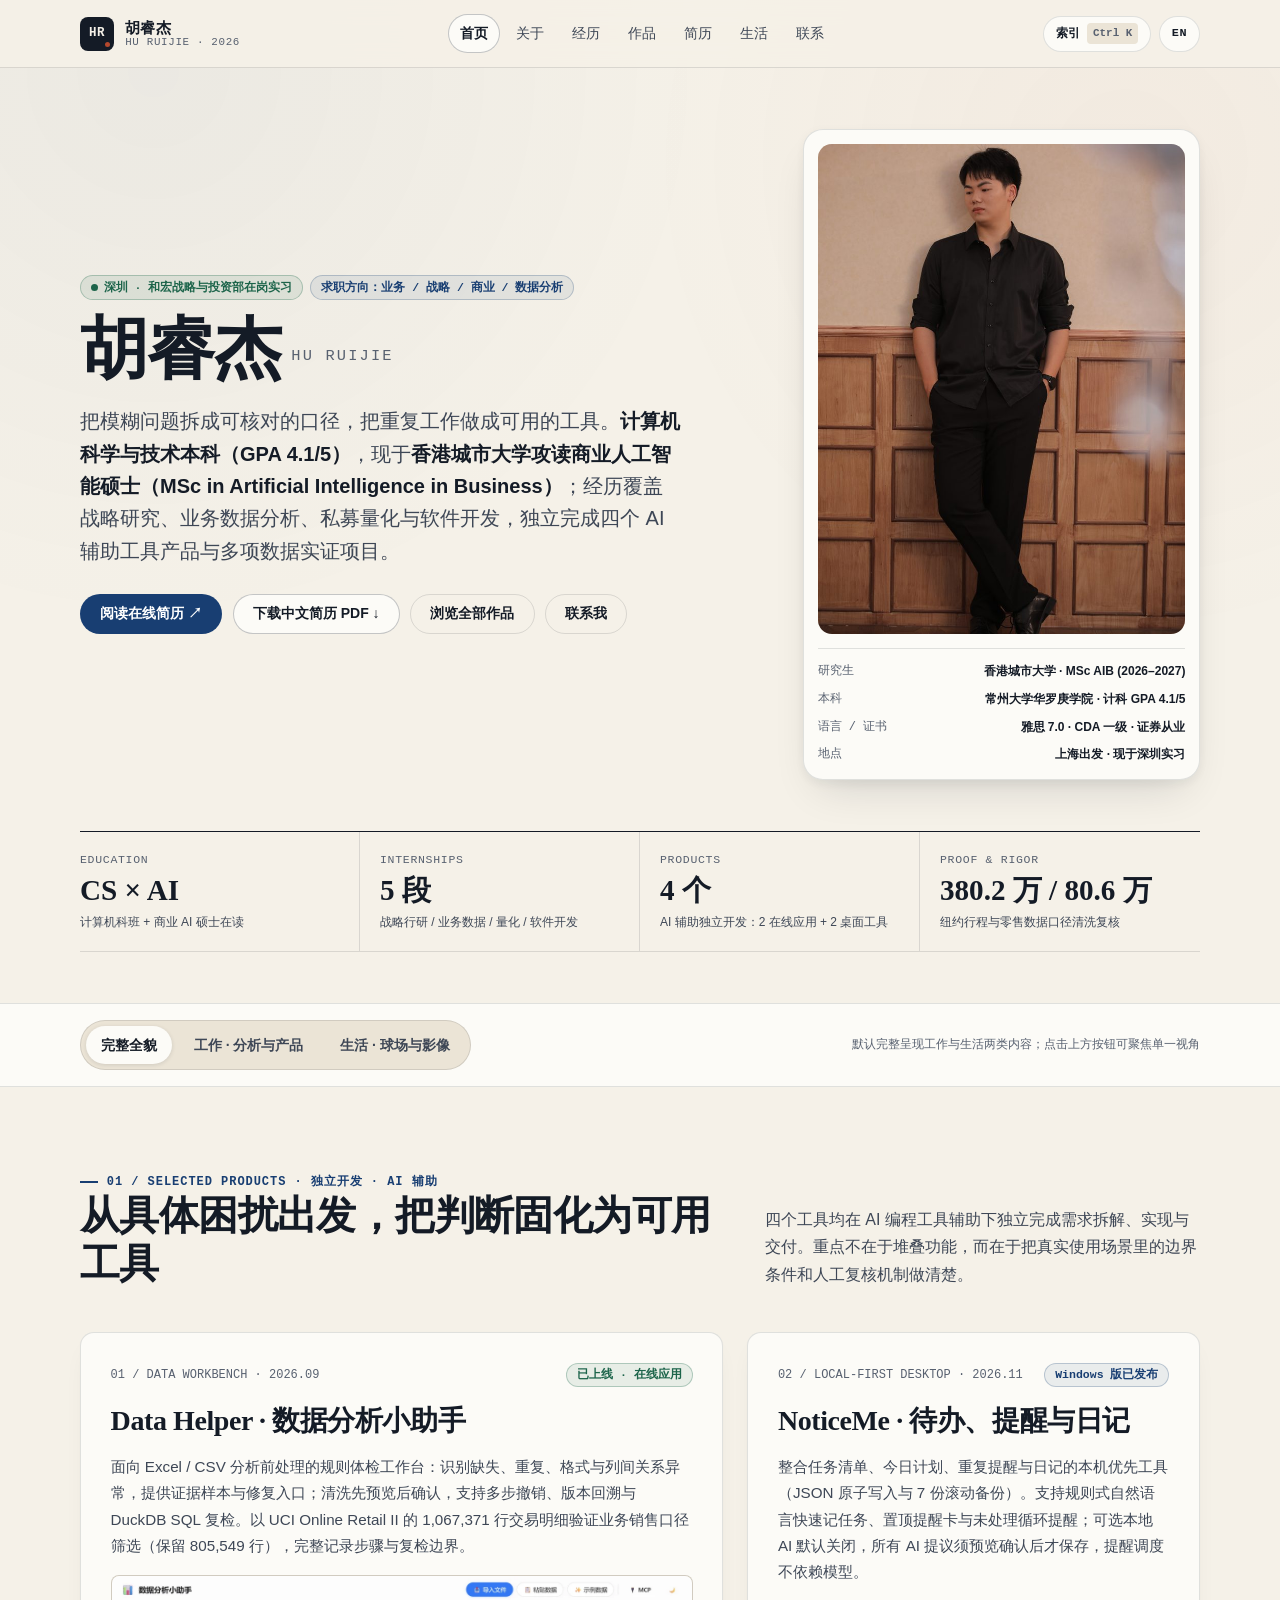
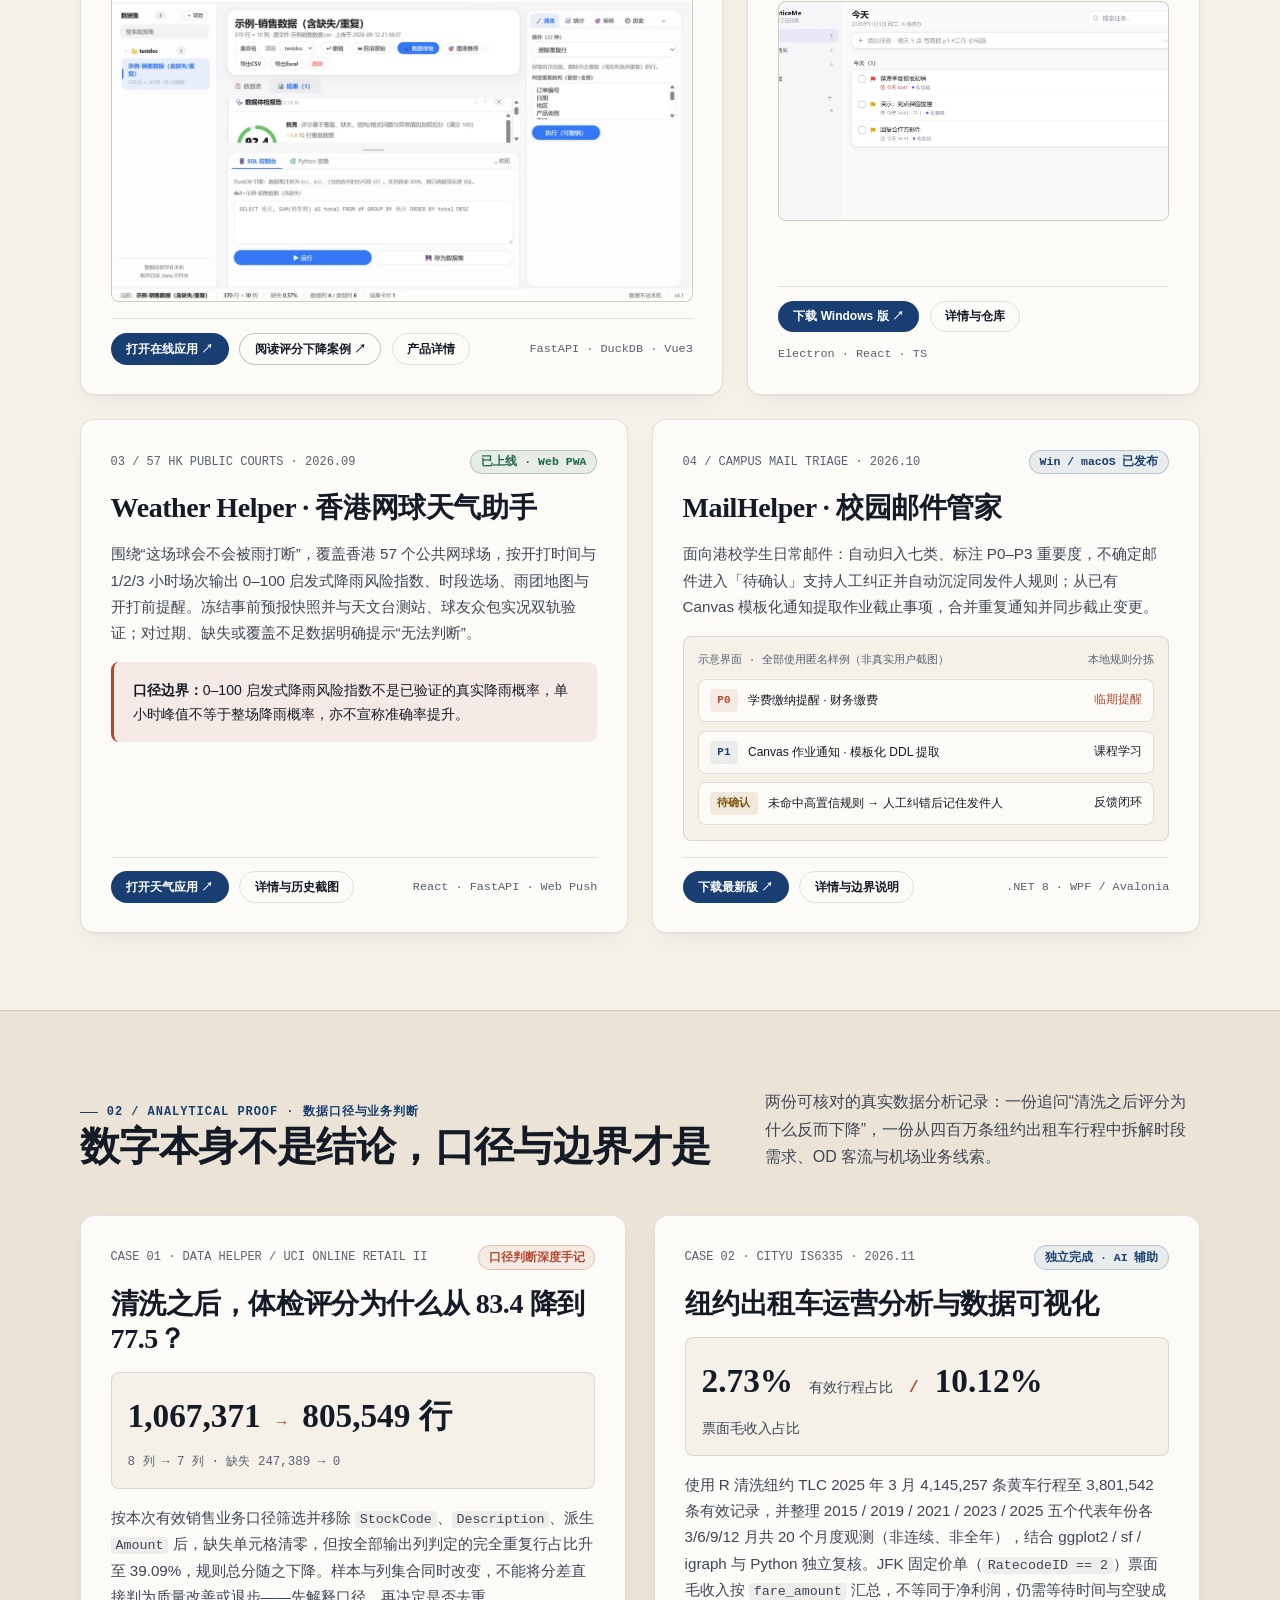
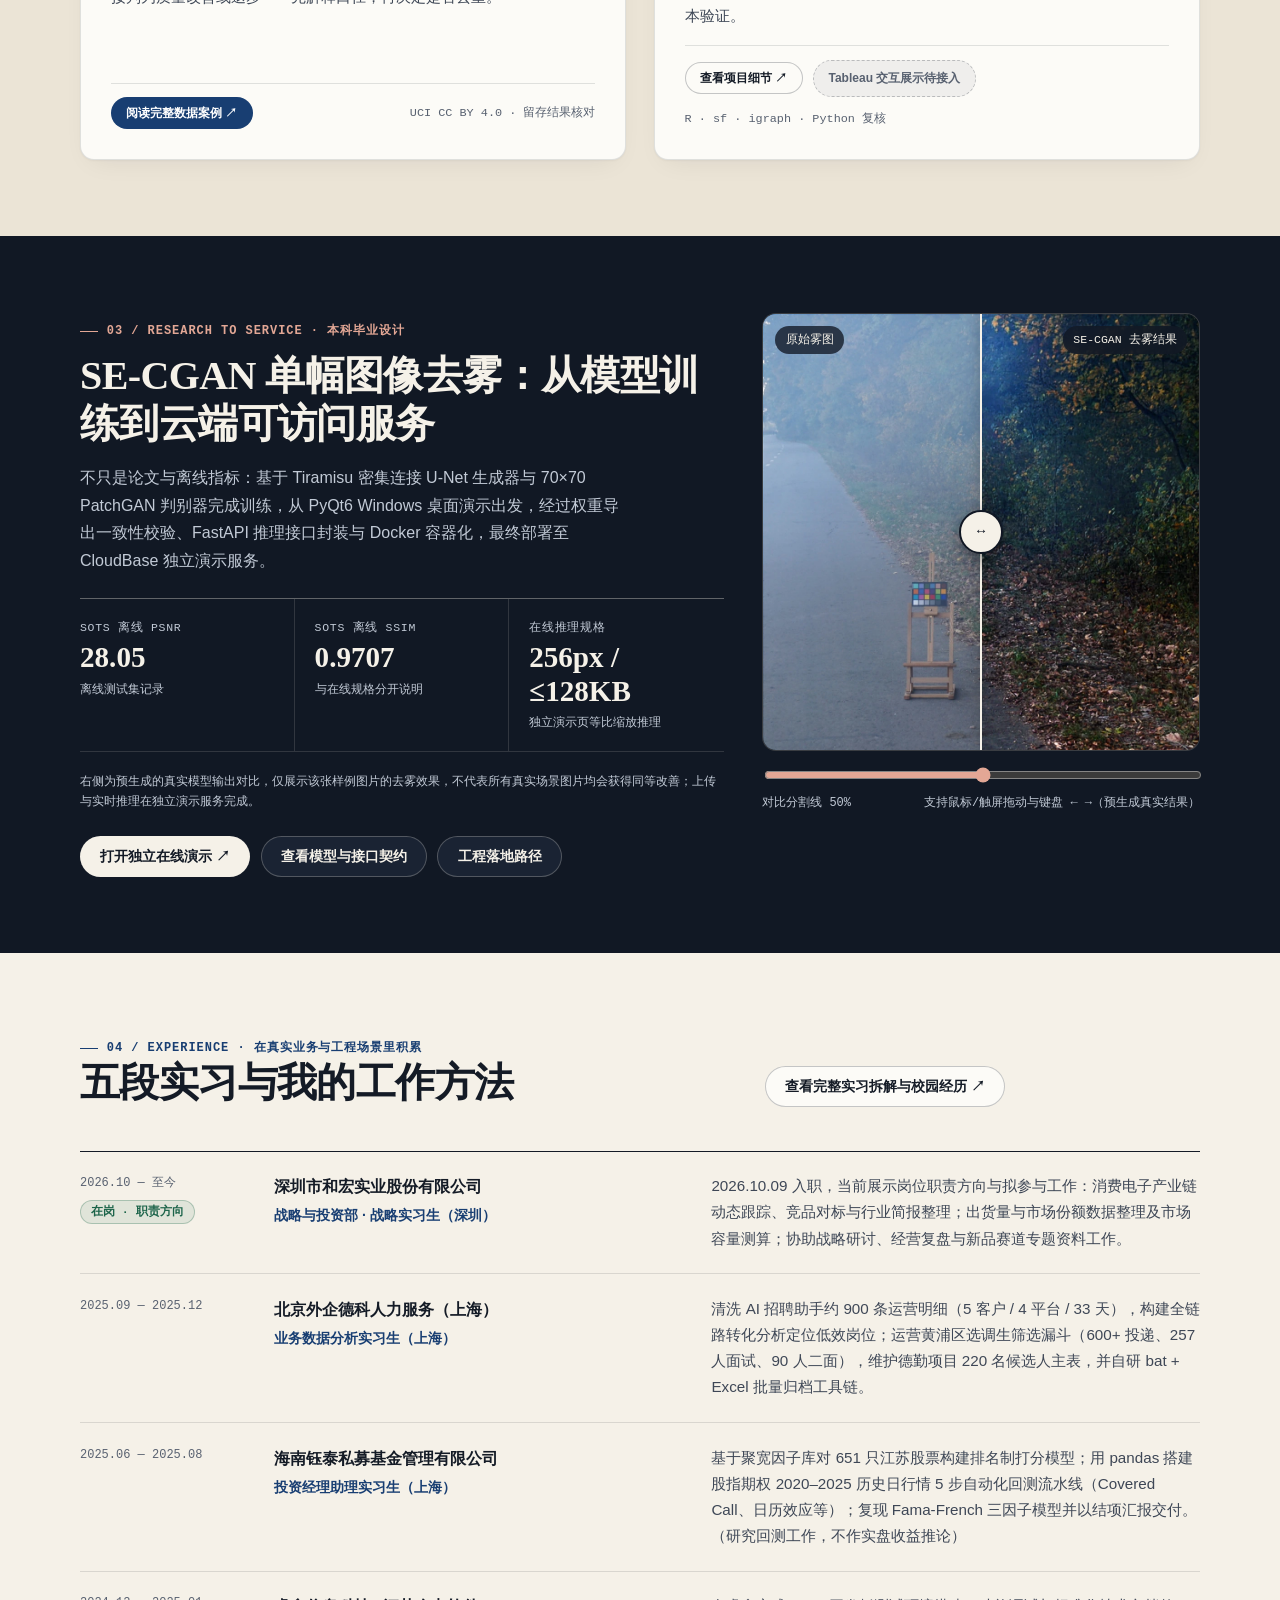
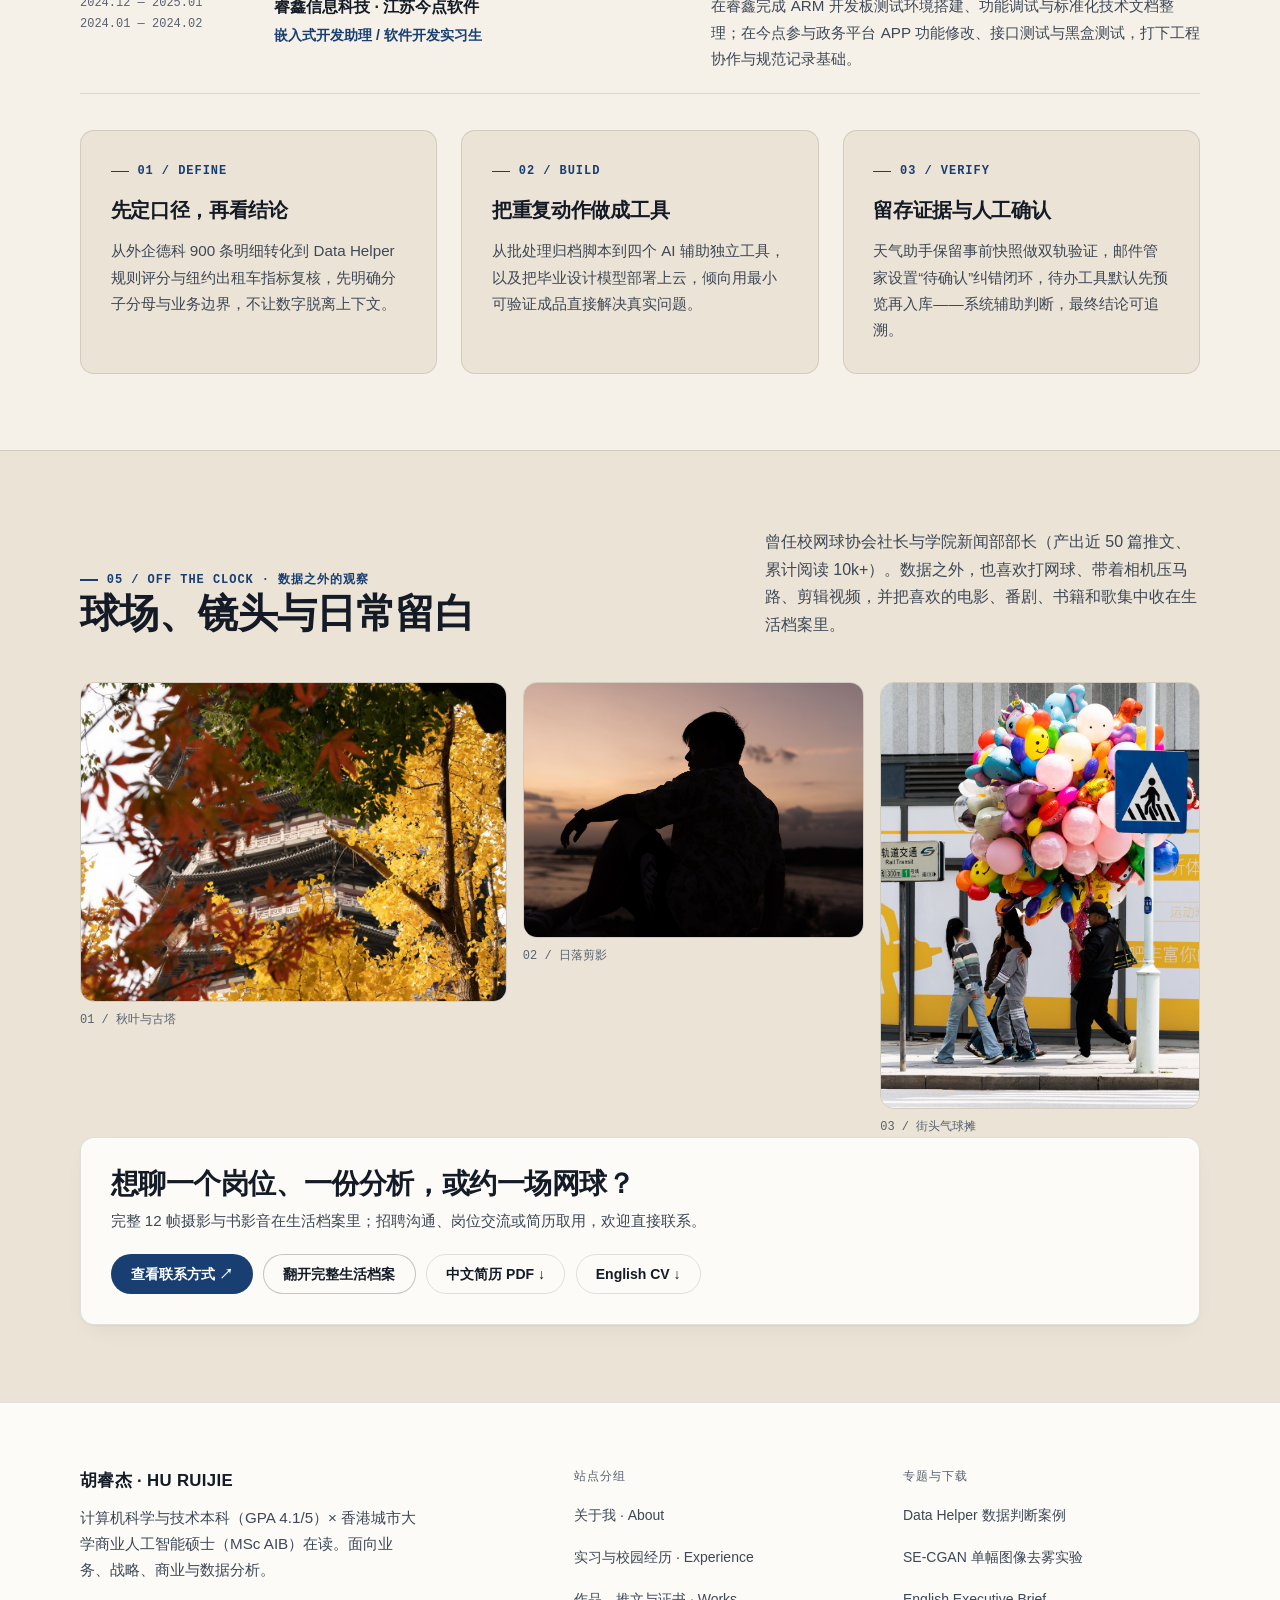
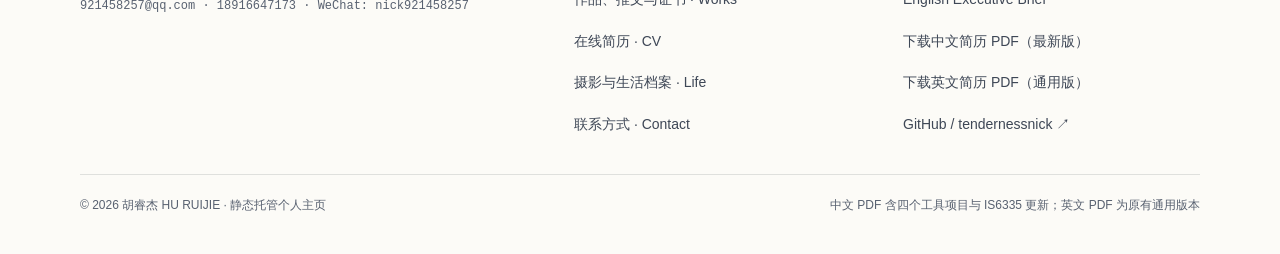
==== commit 18ea6a27: "feat: 完成 Gemini 独立全量重设计并归档验收记录" ====
--- a/site/index.html
+++ b/site/index.html
@@ -1,446 +1,615 @@
 <!DOCTYPE html>
 <html lang="zh-CN">
 <head>
-  <meta charset="UTF-8" />
-  <meta name="viewport" content="width=device-width, initial-scale=1.0" />
-  <title>胡睿杰 · 数据分析与商业 AI · 香港城市大学</title>
-  <meta name="description" content="胡睿杰的个人主页 —— 计算机科班 × 商业 AI 复合背景，五段实习横跨数据、战略、量化与开发，四个独立产品、纽约出租车分析与图像去雾交互体验。" />
-  <meta name="theme-color" content="#f6f4ee" />
-  <meta property="og:type" content="website" />
-  <meta property="og:locale" content="zh_CN" />
-  <meta property="og:site_name" content="胡睿杰 / RUIJIE HU" />
-  <meta property="og:title" content="胡睿杰 · 数据分析与商业 AI · 香港城市大学" />
-  <meta property="og:description" content="胡睿杰的个人主页 —— 计算机科班 × 商业 AI 复合背景，五段实习横跨数据、战略、量化与开发，四个独立产品、纽约出租车分析与图像去雾交互体验。" />
-  <meta property="og:image" content="assets/og-cover.png" />
-  <meta property="og:image:width" content="1200" />
-  <meta property="og:image:height" content="630" />
-  <meta property="og:image:alt" content="胡睿杰个人主页：把复杂的事，做得清楚。数据分析、商业 AI、独立产品。" />
-  <meta name="twitter:card" content="summary_large_image" />
-  <link rel="icon" href="assets/favicon.svg?v=51" type="image/svg+xml" />
-  <link rel="stylesheet" href="css/monograph.css?v=51" />
-  <link rel="stylesheet" href="css/pages.css?v=51" />
+  <meta charset="utf-8" />
+  <meta name="viewport" content="width=device-width, initial-scale=1" />
+  <title>胡睿杰 · HU RUIJIE｜业务、战略与数据分析个人主页</title>
+  <meta name="description" content="胡睿杰（HU RUIJIE）个人主页：计算机科学本科（GPA 4.1/5）× 香港城市大学商业人工智能硕士在读，面向业务、战略、商业与数据分析岗位，呈现五段实习经历、四个 AI 辅助独立开发产品、真实数据判断案例与生活影像。" />
+  <link rel="icon" type="image/svg+xml" href="favicon.svg" />
+  <link rel="stylesheet" href="css/tokens.css?v=20261120" />
+  <link rel="stylesheet" href="css/base.css?v=20261120" />
+  <link rel="stylesheet" href="css/layout.css?v=20261120" />
+  <link rel="stylesheet" href="css/components.css?v=20261120" />
+  <link rel="stylesheet" href="css/pages.css?v=20261120" />
 </head>
-<body data-page="home" class="studio-home">
-  <a class="skip-link" href="#main">跳到主要内容</a>
-
-  <!-- ============ 顶部导航 ============ -->
+<body>
+  <a class="skip-link" href="#main">跳到正文内容</a>
+
   <header class="site-header">
-    <div class="nav-wrap">
-      <a class="brand" href="index.html">
-        <span class="brand-mark">胡</span>
-        <span class="brand-text">胡睿杰</span>
+    <div class="container site-header__inner">
+      <a class="brand-mark" href="index.html" aria-label="胡睿杰首页">
+        <span class="brand-mark__monogram" aria-hidden="true">HR</span>
+        <span class="brand-mark__text">
+          <span class="brand-mark__name">胡睿杰</span>
+          <span class="brand-mark__sub">HU RUIJIE · 2026</span>
+        </span>
       </a>
-      <button class="mode-toggle header-mode-toggle" type="button" disabled data-mode-toggle aria-pressed="false" aria-label="打开生活模式">
-        <span data-mode-label>生活模式</span>
-        <span class="mode-track" aria-hidden="true"><span></span></span>
-      </button>
-      <nav class="top-nav" aria-label="主导航">
-        <a href="index.html" data-nav="home">首页</a>
-        <a href="about.html" data-nav="about">关于</a>
-        <a href="experience.html" data-nav="experience">经历</a>
-        <a href="works.html" data-nav="works">作品</a>
-        <a href="cv.html" data-nav="cv">履历</a>
-        <a href="life.html" data-nav="life">生活</a>
-        <a href="contact.html" data-nav="contact">联系</a>
+
+      <nav class="site-nav" aria-label="主导航">
+        <a class="site-nav__link" href="index.html" aria-current="page">首页</a>
+        <a class="site-nav__link" href="about.html">关于</a>
+        <a class="site-nav__link" href="experience.html">经历</a>
+        <a class="site-nav__link" href="works.html">作品</a>
+        <a class="site-nav__link" href="cv.html">简历</a>
+        <a class="site-nav__link" href="life.html">生活</a>
+        <a class="site-nav__link" href="contact.html">联系</a>
       </nav>
-      <a class="site-language" href="en.html" lang="en" aria-label="EN — Read the English overview">EN</a>
+
+      <div class="header-actions">
+        <button type="button" class="icon-btn" data-cmd-open aria-label="站内快速索引">
+          <span>索引</span>
+          <kbd class="icon-btn__kbd">Ctrl K</kbd>
+        </button>
+        <a class="icon-btn lang-pill" href="en.html" lang="en" aria-label="Switch to English overview">EN</a>
+        <button type="button" class="menu-toggle" data-drawer-open aria-expanded="false" aria-controls="mobile-drawer" aria-label="打开导航菜单">
+          <svg width="18" height="18" viewBox="0 0 18 18" fill="none" aria-hidden="true">
+            <path d="M2.5 4.5h13M2.5 9h13M2.5 13.5h13" stroke="currentColor" stroke-width="1.6" stroke-linecap="round"/>
+          </svg>
+        </button>
+      </div>
     </div>
   </header>
 
-  <nav class="mobile-nav" aria-label="移动端导航">
-    <a href="index.html" data-nav="home">首页</a>
-    <a href="about.html" data-nav="about">关于</a>
-    <a href="experience.html" data-nav="experience">经历</a>
-    <a href="works.html" data-nav="works">作品</a>
-    <a href="cv.html" data-nav="cv">履历</a>
-    <a href="life.html" data-nav="life">生活</a>
-    <a href="contact.html" data-nav="contact">联系</a>
-  </nav>
+  <div class="mobile-drawer" id="mobile-drawer" hidden>
+    <div class="mobile-drawer__panel" role="dialog" aria-modal="true" aria-label="移动端导航">
+      <div class="mobile-drawer__head">
+        <span class="brand-mark__name">胡睿杰 · HU RUIJIE</span>
+        <button type="button" class="icon-btn" data-drawer-close aria-label="关闭菜单">关闭</button>
+      </div>
+      <nav class="mobile-drawer__nav" aria-label="移动端主导航">
+        <a class="mobile-drawer__link" href="index.html" aria-current="page"><span>首页</span><span class="mono">00</span></a>
+        <a class="mobile-drawer__link" href="about.html"><span>关于我</span><span class="mono">01</span></a>
+        <a class="mobile-drawer__link" href="experience.html"><span>实习与校园经历</span><span class="mono">02</span></a>
+        <a class="mobile-drawer__link" href="works.html"><span>作品与研究</span><span class="mono">03</span></a>
+        <a class="mobile-drawer__link" href="cv.html"><span>在线简历</span><span class="mono">04</span></a>
+        <a class="mobile-drawer__link" href="life.html"><span>摄影与生活</span><span class="mono">05</span></a>
+        <a class="mobile-drawer__link" href="contact.html"><span>联系我</span><span class="mono">06</span></a>
+        <a class="mobile-drawer__link" href="data-case.html"><span>数据判断案例</span><span class="mono">CASE</span></a>
+        <a class="mobile-drawer__link" href="dehaze.html"><span>SE-CGAN 去雾</span><span class="mono">LAB</span></a>
+        <a class="mobile-drawer__link" href="en.html" lang="en"><span>English Brief</span><span class="mono">EN</span></a>
+      </nav>
+      <div class="mobile-drawer__meta">
+        <a class="btn btn--primary" href="assets/resume.pdfx" download="胡睿杰-简历-2026.pdf">下载中文简历 PDF ↓</a>
+        <a class="btn btn--secondary" href="assets/resume-en.pdfx" download="HuRuijie-Resume-2026.pdf">English CV PDF ↓</a>
+      </div>
+    </div>
+  </div>
 
   <main id="main">
-
-    <!-- ==================================================
-         工作区：人物主视觉 → 精选作品 → 去雾光学台 → 数据洞察 → 经历 → 生活
-         ================================================== -->
-    <section class="profile-shell studio-shell" data-mode-view="work" aria-hidden="false">
-
-      <!-- 00 / 人物主视觉封面 -->
-      <header class="studio-hero hero-cover" id="intro">
-        <div class="hero-lead-col">
-          <p class="studio-eyebrow"><span class="studio-dot"></span><span class="nowrap">2026 PORTFOLIO</span><span aria-hidden="true">·</span><span class="nowrap">上海出发</span><span aria-hidden="true">·</span><span class="nowrap">深圳战略实习中</span></p>
-          <div class="hero-name-row">
-            <strong class="hero-person-zh">胡睿杰</strong>
-            <span class="hero-person-en">Ruijie Hu</span>
-          </div>
-          <p class="hero-role-line">计算机科学本科 × 香港城市大学商业人工智能硕士（MSc AIB）在读</p>
-        </div>
-
-        <figure class="hero-portrait-plate">
-          <div class="hero-portrait-stage">
-            <img src="assets/profile-hero.jpg" width="720" height="960" alt="胡睿杰半身肖像，穿黑色衬衫靠在暖木墙面旁" fetchpriority="high" decoding="async" />
-            <span class="plate-tick plate-tick--tl" aria-hidden="true"></span>
-            <span class="plate-tick plate-tick--br" aria-hidden="true"></span>
-          </div>
-          <figcaption class="hero-plate-caption">
-            <span>PORTRAIT / PROFILE</span>
-            <strong aria-hidden="true">Ruijie</strong>
-          </figcaption>
-        </figure>
-
-        <div class="hero-statement-col">
-          <h1 class="studio-title">把复杂的事，<br>做得<em>清楚</em>。</h1>
-          <p class="studio-desc">习惯在数据里找线索，也把日常问题做成可用工具；实习覆盖战略行研、业务数据、私募量化与软件开发。</p>
-          <div class="studio-actions">
-            <a class="studio-button studio-button--primary" href="#selected-work" data-section-jump>查看精选作品 <span aria-hidden="true">↗</span></a>
-            <a class="studio-button" href="assets/resume.pdfx" download="胡睿杰-简历-2026.pdf">下载中文简历 <span aria-hidden="true">↓</span></a>
-          </div>
-          <div class="studio-secondary">
-            <a href="cv.html">在线履历 ↗</a>
-            <a href="assets/resume-en.pdfx" download="HuRuijie-Resume-2026.pdf">English CV ↓</a>
-            <a href="#dehaze-stage" data-section-jump>去雾交互 ↓</a>
-            <a href="contact.html">联系我 ↗</a>
-          </div>
-          <div class="hero-proof-strip" aria-label="核心背景概况">
-            <div><strong>05</strong><span>段实习 · 含在岗</span></div>
-            <div><strong>04</strong><span>个独立产品</span></div>
-            <div><strong>CS × AI</strong><span>GPA 4.1 / 5 · 雅思 7.0</span></div>
-          </div>
-        </div>
-      </header>
-
-      <!-- 01 / 精选独立产品（分级视觉权重：两大真实截图展开 + 两小可玩实验卡并排） -->
-      <section class="studio-section" id="selected-work" aria-labelledby="selected-title">
-        <div class="studio-section-head">
+    <!-- Hero Dossier -->
+    <section class="home-hero" id="intro" aria-labelledby="hero-title">
+      <div class="container">
+        <div class="home-hero__grid">
           <div>
-            <span class="studio-label"><b>01</b> SELECTED WORK / 亲手做的工具</span>
-            <h2 id="selected-title">四个问题，四种解法。</h2>
-          </div>
-          <p>独立开发、AI 辅助，从身边真实困扰出发。<br>这里的小样可操作，完整产品与代码也可以直接打开。</p>
-        </div>
-
-        <div class="project-filter" role="group" aria-label="筛选首页作品" hidden>
-          <button type="button" data-project-filter="all" aria-pressed="true">全部作品 <span>04</span></button>
-          <button type="button" data-project-filter="web" aria-pressed="false">在线应用 <span>02</span></button>
-          <button type="button" data-project-filter="desktop" aria-pressed="false">桌面工具 <span>02</span></button>
-          <span class="filter-note" data-project-count role="status">4 件作品 / SELECTED 2026</span>
-        </div>
-
-        <div class="project-grid" data-project-grid>
-          <!-- Flagship Feature 01: Data Helper -->
-          <article class="studio-project studio-project--feature" data-project-type="web" aria-label="Data Helper">
-            <div class="project-window project-window--data" data-clean-lab>
-              <div class="window-bar"><i></i><i></i><i></i><span>DATA HELPER / WORKBENCH</span><small class="sample-tag">真实工作台 + 本地交互样例</small></div>
-              <a class="data-screen" href="assets/previews/data-workbench.png" target="_blank" rel="noopener" aria-label="放大查看 Data Helper 真实工作台截图">
-                <picture><source type="image/webp" srcset="assets/previews/data-workbench-640.webp 640w, assets/previews/data-workbench-1280.webp 1280w" sizes="(max-width: 900px) calc(100vw - 64px), 620px" /><img src="assets/previews/data-workbench.png" width="1280" height="720" alt="Data Helper 真实工作台：示例销售数据、体检报告和 SQL 控制台" loading="lazy" decoding="async" /></picture>
-              </a>
-              <table class="mini-table" aria-label="本地修复示例，按订单号去重并以指定值填充城市">
-                <thead><tr><th scope="col">订单</th><th scope="col">城市</th><th scope="col">金额</th></tr></thead>
-                <tbody>
-                  <tr><td>S-001</td><td>上海</td><td>240</td></tr>
-                  <tr><td>S-002</td><td data-clean-missing>—</td><td>180</td></tr>
-                  <tr data-clean-duplicate><td>S-002</td><td>上海</td><td>180</td></tr>
-                </tbody>
-              </table>
-              <div class="lab-toolbar">
-                <p><strong data-clean-issues>2 个问题</strong><br><span data-clean-status role="status">发现缺失值与重复行</span></p>
-                <button class="lab-button" type="button" data-clean-toggle disabled>修复样例 ↗</button>
-              </div>
-              <p class="weather-disclaimer">本地示意：按订单号去重并将缺失城市填为上海（非真实交易记录）。</p>
-            </div>
-            <div class="project-info">
-              <p class="project-product-name">Data Helper · 在线应用</p>
-              <span class="project-number">01 / DATA WORKBENCH · 106.7 万行公开零售口径验证</span>
-              <h3>让脏数据先变得好用。</h3>
-              <p>面向 Excel / CSV 分析前处理的规则体检工作台：导入、诊断、先预览后应用清洗、多步撤销回溯与 DuckDB SQL 查询。</p>
-              <dl class="project-beats">
-                <div><dt>案例</dt><dd>106.7 万行公开零售明细按业务销售口径筛选至 80.6 万行，完整记录步骤与复检。</dd></div>
-                <div><dt>边界</dt><dd>口径筛选服务于特定分析目标，不等同于清洗准确率或质量提升。</dd></div>
-              </dl>
-              <details class="project-choice">
-                <summary><span>一个设计取舍</span>先讲清口径，再解释分数。<b aria-hidden="true">+</b></summary>
-                <p>一份销售数据让通用规则分与业务判断给出了不同答案——工具暴露问题，由人确认口径。</p>
-              </details>
-              <div class="project-links">
-                <a href="https://data-helper1-312215-10-1477032709.sh.run.tcloudbase.com/" data-datahelper-app target="_blank" rel="noopener noreferrer">打开应用 ↗</a>
-                <a href="data-case.html">读数据案例 ↗</a>
-                <a href="works.html#data-helper">项目详情 ↗</a>
-                <a href="https://github.com/tendernessnick/data-helper" target="_blank" rel="noopener noreferrer">GitHub ↗</a>
-              </div>
+            <div class="badge-row">
+              <span class="badge badge--court"><span class="status-dot" aria-hidden="true"></span>深圳 · 和宏战略与投资部在岗实习</span>
+              <span class="badge badge--cobalt">求职方向：业务 / 战略 / 商业 / 数据分析</span>
+            </div>
+
+            <h1 class="home-hero__name" id="hero-title">
+              胡睿杰<span class="home-hero__name-en">HU RUIJIE</span>
+            </h1>
+
+            <p class="home-hero__claim">
+              把模糊问题拆成可核对的口径，把重复工作做成可用的工具。<strong>计算机科学与技术本科（GPA 4.1/5）</strong>，现于<strong>香港城市大学攻读商业人工智能硕士（MSc in Artificial Intelligence in Business）</strong>；经历覆盖战略研究、业务数据分析、私募量化与软件开发，独立完成四个 AI 辅助工具产品与多项数据实证项目。
+            </p>
+
+            <div class="btn-group home-hero__actions">
+              <a class="btn btn--primary" href="cv.html">阅读在线简历 ↗</a>
+              <a class="btn btn--secondary" href="assets/resume.pdfx" download="胡睿杰-简历-2026.pdf">下载中文简历 PDF ↓</a>
+              <a class="btn btn--ghost" href="works.html">浏览全部作品</a>
+              <a class="btn btn--ghost" href="contact.html">联系我</a>
+            </div>
+          </div>
+
+          <aside class="dossier-portrait" aria-label="面试官速览档案">
+            <div class="dossier-portrait__frame">
+              <img src="assets/profile-hero.jpg" alt="胡睿杰半身肖像，穿黑色衬衫靠在暖木墙面旁" width="720" height="960" loading="eager" fetchpriority="high" />
+            </div>
+            <div class="dossier-portrait__sheet">
+              <div class="dossier-portrait__row">
+                <span class="dossier-portrait__k">研究生</span>
+                <span class="dossier-portrait__v">香港城市大学 · MSc AIB (2026–2027)</span>
+              </div>
+              <div class="dossier-portrait__row">
+                <span class="dossier-portrait__k">本科</span>
+                <span class="dossier-portrait__v">常州大学华罗庚学院 · 计科 GPA 4.1/5</span>
+              </div>
+              <div class="dossier-portrait__row">
+                <span class="dossier-portrait__k">语言 / 证书</span>
+                <span class="dossier-portrait__v">雅思 7.0 · CDA 一级 · 证券从业</span>
+              </div>
+              <div class="dossier-portrait__row">
+                <span class="dossier-portrait__k">地点</span>
+                <span class="dossier-portrait__v">上海出发 · 现于深圳实习</span>
+              </div>
+            </div>
+          </aside>
+        </div>
+
+        <!-- Executive Fact Ledger -->
+        <div class="ledger" style="margin-top: clamp(2rem, 4vw, 3.25rem);" aria-label="核心履历指标">
+          <div class="ledger__cell">
+            <span class="ledger__label">EDUCATION</span>
+            <span class="ledger__value">CS × AI</span>
+            <span class="ledger__note">计算机科班 + 商业 AI 硕士在读</span>
+          </div>
+          <div class="ledger__cell">
+            <span class="ledger__label">INTERNSHIPS</span>
+            <span class="ledger__value">5 段</span>
+            <span class="ledger__note">战略行研 / 业务数据 / 量化 / 软件开发</span>
+          </div>
+          <div class="ledger__cell">
+            <span class="ledger__label">PRODUCTS</span>
+            <span class="ledger__value">4 个</span>
+            <span class="ledger__note">AI 辅助独立开发：2 在线应用 + 2 桌面工具</span>
+          </div>
+          <div class="ledger__cell">
+            <span class="ledger__label">PROOF &amp; RIGOR</span>
+            <span class="ledger__value">380.2 万 / 80.6 万</span>
+            <span class="ledger__note">纽约行程与零售数据口径清洗复核</span>
+          </div>
+        </div>
+      </div>
+    </section>
+
+    <!-- Editorial Lens Switcher (Work + Life) -->
+    <div class="lens-bar" aria-label="首页阅读视角切换">
+      <div class="container" style="display:flex;flex-wrap:wrap;align-items:center;justify-content:space-between;gap:0.85rem;">
+        <div class="filter-bar" data-filter-group data-filter-target="[data-home-lane]" data-filter-status="#home-lens-note" role="group" aria-label="切换展示内容">
+          <button type="button" class="filter-btn" data-filter-value="all" aria-pressed="true">完整全貌</button>
+          <button type="button" class="filter-btn" data-filter-value="work" aria-pressed="false">工作 · 分析与产品</button>
+          <button type="button" class="filter-btn" data-filter-value="life" aria-pressed="false">生活 · 球场与影像</button>
+        </div>
+        <span class="lens-bar__note" id="home-lens-note" data-template="当前呈现 {n} 个主页章节 · 亦可直接下滑完整阅读">
+          默认完整呈现工作与生活两类内容；点击上方按钮可聚焦单一视角
+        </span>
+      </div>
+    </div>
+
+    <!-- 01. Selected AI-Assisted Products -->
+    <section class="section" id="selected-work" data-home-lane data-category="work" aria-labelledby="selected-title">
+      <div class="container">
+        <div class="section-head section-head--split">
+          <div>
+            <span class="eyebrow">01 / SELECTED PRODUCTS · 独立开发 · AI 辅助</span>
+            <h2 class="section-title" id="selected-title">从具体困扰出发，把判断固化为可用工具</h2>
+          </div>
+          <p class="section-lead">
+            四个工具均在 AI 编程工具辅助下独立完成需求拆解、实现与交付。重点不在于堆叠功能，而在于把真实使用场景里的边界条件和人工复核机制做清楚。
+          </p>
+        </div>
+
+        <div class="work-showcase">
+          <!-- Data Helper (Lead) -->
+          <article class="card card--interactive work-showcase__lead">
+            <div class="card__meta">
+              <span>01 / DATA WORKBENCH · 2026.09</span>
+              <span class="badge badge--court">已上线 · 在线应用</span>
+            </div>
+            <h3 class="card__title">Data Helper · 数据分析小助手</h3>
+            <p class="card__body">
+              面向 Excel / CSV 分析前处理的规则体检工作台：识别缺失、重复、格式与列间关系异常，提供证据样本与修复入口；清洗先预览后确认，支持多步撤销、版本回溯与 DuckDB SQL 复检。以 UCI Online Retail II 的 1,067,371 行交易明细验证业务销售口径筛选（保留 805,549 行），完整记录步骤与复检边界。
+            </p>
+            <div class="preview-thumb">
+              <img src="assets/previews/data-workbench-1280.webp" alt="Data Helper 真实工作台界面：示例销售数据、数据清洗侧栏与 DuckDB SQL 控制台" width="1280" height="720" loading="lazy" />
+            </div>
+            <div class="card__foot">
+              <div class="btn-group">
+                <span data-service-slot="DATAHELPER_DEMO_URL" data-active-label="打开在线应用 ↗" data-pending-label="应用维护中" data-link-class="btn btn--primary btn--sm">
+                  <a class="btn btn--primary btn--sm" href="https://data-helper1-312215-10-1477032709.sh.run.tcloudbase.com/" target="_blank" rel="noopener noreferrer">打开在线应用 ↗</a>
+                </span>
+                <a class="btn btn--secondary btn--sm" href="data-case.html">阅读评分下降案例 ↗</a>
+                <a class="btn btn--ghost btn--sm" href="works.html#data-helper">产品详情</a>
+              </div>
+              <span class="mono" style="font-size:0.74rem;color:var(--ink-muted);">FastAPI · DuckDB · Vue3</span>
             </div>
           </article>
 
-          <!-- Flagship Feature 02: NoticeMe -->
-          <article class="studio-project studio-project--feature studio-project--flip" data-project-type="desktop" aria-label="NoticeMe">
-            <div class="project-window project-window--notice">
-              <div class="window-bar"><i></i><i></i><i></i><span>NOTICEME / TODAY</span><small class="sample-tag">真实应用截图节选</small></div>
-              <a class="data-screen" href="assets/previews/noticeme-tasks.webp" target="_blank" rel="noopener" aria-label="放大查看 NoticeMe 任务界面示例">
-                <picture><source type="image/webp" srcset="assets/previews/noticeme-tasks-640.webp 640w, assets/previews/noticeme-tasks.webp 1440w" sizes="(max-width: 900px) calc(100vw - 64px), 620px" /><img src="assets/previews/noticeme-tasks.webp" width="1440" height="691" alt="NoticeMe 任务界面，包含季度报表、弹窗提醒与回复邮件等演示任务" loading="lazy" decoding="async" /></picture>
-              </a>
-              <div class="notice-caption">
-                <span>任务 · 重复提醒 · 日记 · 本地存储 / 可选本机 AI</span>
-                <strong>Remember the little things.</strong>
-              </div>
-            </div>
-            <div class="project-info">
-              <p class="project-product-name">NoticeMe · Windows 已发布</p>
-              <span class="project-number">02 / LOCAL-FIRST DESKTOP · 2026.11</span>
-              <h3>记下来，让提醒真正到达。</h3>
-              <p>本地优先的待办、提醒与日记桌面工具。用自然语言随手记任务，配合置顶提醒卡与未处理循环提醒，让重要的小事有处安放。</p>
-              <dl class="project-beats">
-                <div><dt>安全</dt><dd>数据保存在本机，JSON 原子写入与 7 份滚动备份。</dd></div>
-                <div><dt>克制</dt><dd>可选本地 AI 默认关闭，所有 AI 提议先预览确认再入库。</dd></div>
-              </dl>
-              <details class="project-choice">
-                <summary><span>一个设计取舍</span>把提醒调度与 AI 分开。<b aria-hidden="true">+</b></summary>
-                <p>提醒调度不依赖模型，AI 只做可选辅助；任务由你确认后创建。</p>
-              </details>
-              <div class="project-links">
-                <a href="https://github.com/tendernessnick/noticeme/releases/latest" target="_blank" rel="noopener noreferrer">下载 Windows 版 ↗</a>
-                <a href="works.html#noticeme">项目详情 ↗</a>
-                <a href="https://github.com/tendernessnick/noticeme" target="_blank" rel="noopener noreferrer">GitHub ↗</a>
-              </div>
+          <!-- NoticeMe (Side) -->
+          <article class="card card--interactive work-showcase__side">
+            <div class="card__meta">
+              <span>02 / LOCAL-FIRST DESKTOP · 2026.11</span>
+              <span class="badge badge--cobalt">Windows 版已发布</span>
+            </div>
+            <h3 class="card__title">NoticeMe · 待办、提醒与日记</h3>
+            <p class="card__body">
+              整合任务清单、今日计划、重复提醒与日记的本机优先工具（JSON 原子写入与 7 份滚动备份）。支持规则式自然语言快速记任务、置顶提醒卡与未处理循环提醒；可选本地 AI 默认关闭，所有 AI 提议须预览确认后才保存，提醒调度不依赖模型。
+            </p>
+            <div class="preview-thumb">
+              <img src="assets/previews/noticeme-tasks.webp" alt="NoticeMe 真实任务界面节选：今日任务列表、自然语言快速添加栏与提醒项" width="1280" height="620" loading="lazy" />
+            </div>
+            <div class="card__foot">
+              <div class="btn-group">
+                <a class="btn btn--primary btn--sm" href="https://github.com/tendernessnick/noticeme/releases/latest" target="_blank" rel="noopener noreferrer">下载 Windows 版 ↗</a>
+                <a class="btn btn--ghost btn--sm" href="works.html#noticeme">详情与仓库</a>
+              </div>
+              <span class="mono" style="font-size:0.74rem;color:var(--ink-muted);">Electron · React · TS</span>
             </div>
           </article>
 
-          <!-- Interactive Lab 03: Weather Helper -->
-          <article class="studio-project studio-project--lab" data-project-type="web" aria-label="Weather Helper">
-            <div class="project-window" data-weather-lab data-level="now">
-              <div class="window-bar"><i></i><i></i><i></i><span>WEATHER HELPER · HK</span><small class="sample-tag">固定样例 · 非实时</small></div>
-              <div class="weather-stage">
-                <div class="tennis-court" aria-hidden="true"><span class="court-ball"></span></div>
-                <div class="weather-reading">
-                  <span>启发式降雨风险 / 固定样例</span>
-                  <strong data-weather-value>20%</strong>
-                  <p data-weather-verdict role="status">适合出发</p>
-                </div>
-              </div>
-              <div class="weather-slots" role="group" aria-label="切换天气示例时段">
-                <button type="button" data-weather-slot="now" data-weather-rain="20" data-weather-verdict="适合出发" aria-pressed="true" disabled>现在</button>
-                <button type="button" data-weather-slot="later" data-weather-rain="45" data-weather-verdict="留意变化" aria-pressed="false" disabled>两小时后</button>
-                <button type="button" data-weather-slot="evening" data-weather-rain="85" data-weather-verdict="考虑改期" aria-pressed="false" disabled>傍晚</button>
-              </div>
-              <p class="weather-disclaimer">固定样例数据与启发式风险指数，非实时预报；实况请打开应用。</p>
-            </div>
-            <div class="project-info">
-              <p class="project-product-name">Weather Helper · 在线应用</p>
-              <span class="project-number">03 / 57 PUBLIC TENNIS COURTS</span>
-              <h3>今天，去哪打球？</h3>
-              <p>覆盖香港 57 个公共网球场，按开打时段给出降雨风险与选场建议，保留事前预报快照并与测站/球友实况对照检验。</p>
-              <details class="project-choice">
-                <summary><span>一个设计取舍</span>冻结开打前的预报快照。<b aria-hidden="true">+</b></summary>
-                <p>保留预测发生时的那一刻再对照实况，避免事后覆盖掩盖漏报与误报。</p>
-              </details>
-              <div class="project-links">
-                <a href="https://weather-helper-312215-10-1477032709.sh.run.tcloudbase.com/" data-weather-app target="_blank" rel="noopener noreferrer">打开应用 ↗</a>
-                <a href="works.html#weather-helper">项目详情 ↗</a>
-                <a href="https://github.com/tendernessnick/weather_helper" target="_blank" rel="noopener noreferrer">GitHub ↗</a>
-              </div>
+          <!-- Weather Helper -->
+          <article class="card card--interactive work-showcase__half">
+            <div class="card__meta">
+              <span>03 / 57 HK PUBLIC COURTS · 2026.09</span>
+              <span class="badge badge--court">已上线 · Web PWA</span>
+            </div>
+            <h3 class="card__title">Weather Helper · 香港网球天气助手</h3>
+            <p class="card__body">
+              围绕“这场球会不会被雨打断”，覆盖香港 57 个公共网球场，按开打时间与 1/2/3 小时场次输出 0–100 启发式降雨风险指数、时段选场、雨团地图与开打前提醒。冻结事前预报快照并与天文台测站、球友众包实况双轨验证；对过期、缺失或覆盖不足数据明确提示“无法判断”。
+            </p>
+            <div class="callout callout--clay">
+              <strong>口径边界：</strong>0–100 启发式降雨风险指数不是已验证的真实降雨概率，单小时峰值不等于整场降雨概率，亦不宣称准确率提升。
+            </div>
+            <div class="card__foot">
+              <div class="btn-group">
+                <span data-service-slot="WEATHER_APP_URL" data-active-label="打开天气应用 ↗" data-pending-label="应用维护中" data-link-class="btn btn--primary btn--sm">
+                  <a class="btn btn--primary btn--sm" href="https://weather-helper-312215-10-1477032709.sh.run.tcloudbase.com/" target="_blank" rel="noopener noreferrer">打开天气应用 ↗</a>
+                </span>
+                <a class="btn btn--ghost btn--sm" href="works.html#weather-helper">详情与历史截图</a>
+              </div>
+              <span class="mono" style="font-size:0.74rem;color:var(--ink-muted);">React · FastAPI · Web Push</span>
             </div>
           </article>
 
-          <!-- Interactive Lab 04: MailHelper -->
-          <article class="studio-project studio-project--lab" data-project-type="desktop" aria-label="MailHelper">
-            <div class="project-window project-window--mail" data-mail-lab>
-              <div class="window-bar"><i></i><i></i><i></i><span>MAILHELPER / INBOX</span><small class="sample-tag">匿名虚构样例</small></div>
-              <div class="mail-list">
-                <div class="sample-mail"><span class="mail-avatar" aria-hidden="true">$</span><p>学费缴纳提醒<span>截止日期临近 · P0</span></p><span class="mail-category" data-mail-category="财务缴费">未分类</span></div>
-                <div class="sample-mail"><span class="mail-avatar" aria-hidden="true">C</span><p>Canvas 作业通知<span>课程与作业 · P1</span></p><span class="mail-category" data-mail-category="课程">未分类</span></div>
-                <div class="sample-mail"><span class="mail-avatar" aria-hidden="true">N</span><p>本周校园通讯<span>订阅摘要 · P3</span></p><span class="mail-category" data-mail-category="订阅">未分类</span></div>
-              </div>
-              <div class="lab-toolbar">
-                <p data-mail-status role="status">等待归类</p>
-                <button class="lab-button" type="button" data-mail-toggle disabled>整理样例 ↗</button>
-              </div>
-            </div>
-            <div class="project-info">
-              <p class="project-product-name">MailHelper · Win / macOS</p>
-              <span class="project-number">04 / CAMPUS MAIL TRIAGE</span>
-              <h3>重要的邮件，先看到。</h3>
-              <p>七类归档、P0–P3 分级提醒，不确定邮件进「待确认」支持纠错沉淀规则，并从 Canvas 模板通知提取作业截止事项。</p>
-              <details class="project-choice">
-                <summary><span>一个设计取舍</span>分不准就进「待确认」。<b aria-hidden="true">+</b></summary>
-                <p>宁可留给用户一次纠错并自动记住同发件人规则，也不悄悄把重要通知归错箱。</p>
-              </details>
-              <div class="project-links">
-                <a href="https://github.com/tendernessnick/mail_helper/releases/latest" target="_blank" rel="noopener noreferrer">下载应用 ↗</a>
-                <a href="works.html#mail-helper">项目详情 ↗</a>
-                <a href="https://github.com/tendernessnick/mail_helper" target="_blank" rel="noopener noreferrer">GitHub ↗</a>
-              </div>
+          <!-- MailHelper -->
+          <article class="card card--interactive work-showcase__half">
+            <div class="card__meta">
+              <span>04 / CAMPUS MAIL TRIAGE · 2026.10</span>
+              <span class="badge badge--cobalt">Win / macOS 已发布</span>
+            </div>
+            <h3 class="card__title">MailHelper · 校园邮件管家</h3>
+            <p class="card__body">
+              面向港校学生日常邮件：自动归入七类、标注 P0–P3 重要度，不确定邮件进入「待确认」支持人工纠正并自动沉淀同发件人规则；从已有 Canvas 模板化通知提取作业截止事项，合并重复通知并同步截止变更。
+            </p>
+            <div class="mail-mockup" aria-label="MailHelper 匿名示意界面">
+              <div class="mono" style="font-size:0.7rem;color:var(--ink-muted);display:flex;justify-content:space-between;">
+                <span>示意界面 · 全部使用匿名样例（非真实用户截图）</span>
+                <span>本地规则分拣</span>
+              </div>
+              <div class="mail-mockup__row">
+                <span class="mail-mockup__tag mail-mockup__tag--p0">P0</span>
+                <span>学费缴纳提醒 · 财务缴费</span>
+                <span class="mono" style="color:var(--accent-clay);">临期提醒</span>
+              </div>
+              <div class="mail-mockup__row">
+                <span class="mail-mockup__tag mail-mockup__tag--p1">P1</span>
+                <span>Canvas 作业通知 · 模板化 DDL 提取</span>
+                <span class="mono">课程学习</span>
+              </div>
+              <div class="mail-mockup__row">
+                <span class="mail-mockup__tag mail-mockup__tag--review">待确认</span>
+                <span>未命中高置信规则 → 人工纠错后记住发件人</span>
+                <span class="mono">反馈闭环</span>
+              </div>
+            </div>
+            <div class="card__foot">
+              <div class="btn-group">
+                <a class="btn btn--primary btn--sm" href="https://github.com/tendernessnick/mail_helper/releases/latest" target="_blank" rel="noopener noreferrer">下载最新版 ↗</a>
+                <a class="btn btn--ghost btn--sm" href="works.html#mail-helper">详情与边界说明</a>
+              </div>
+              <span class="mono" style="font-size:0.74rem;color:var(--ink-muted);">.NET 8 · WPF / Avalonia</span>
             </div>
           </article>
         </div>
-      </section>
-
-      <!-- 02 / 独立光学暗房舞台：SE-CGAN 毕业设计真实去雾交互 -->
-      <section class="dehaze-band" id="dehaze-stage" aria-labelledby="dehaze-stage-title">
-        <div class="dehaze-band-inner">
-          <div class="dehaze-band-copy">
-            <span class="studio-label studio-label--dark"><b>02</b> RESEARCH TO SERVICE / 毕业设计</span>
-            <h2 id="dehaze-stage-title">让有雾的画面，<br><em>多一点清晰</em>。</h2>
-            <p class="dehaze-band-desc">SE-CGAN 单幅图像去雾。不只停留在论文和指标：从 Tiramisu 生成器训练起步，走过 PyQt6 桌面演示、FastAPI 服务化与 Docker 容器化，最终部署到 CloudBase 供直接上传体验。</p>
-            <div class="dehaze-band-specs" aria-label="离线评测与线上服务规格">
-              <div><strong>28.05</strong><span>SOTS 离线 PSNR</span></div>
-              <div><strong>0.9707</strong><span>SOTS 离线 SSIM</span></div>
-              <div><strong>256px</strong><span>线上推理最长边</span></div>
-              <div><strong>128KB</strong><span>PNG / JPG 上限</span></div>
-            </div>
-            <p class="dehaze-band-note">离线评测与线上演示规格分开记录；右侧对比为预生成真实模型输出，无需等待推理。</p>
-            <div class="studio-actions">
-              <a class="studio-button studio-button--light" href="dehaze.html" data-dehaze-demo>打开独立推理演示 <span aria-hidden="true">↗</span></a>
-              <a class="studio-button studio-button--dark-ghost" href="dehaze.html">查看完整实验记录 <span aria-hidden="true">↗</span></a>
-            </div>
-          </div>
-
-          <div class="focus-lab focus-lab--stage" data-focus-lab aria-label="SE-CGAN 去雾结果交互对比">
-            <div class="focus-top"><span>OPTICAL BENCH / SE-CGAN</span><span>真实模型输出 · 拖动对比</span></div>
-            <div class="focus-image" data-focus-surface>
-              <picture><source type="image/webp" srcset="assets/dehaze/hazy-480.webp 480w, assets/dehaze/hazy-960.webp 960w" sizes="(max-width: 760px) calc(100vw - 64px), 520px" /><img src="assets/sample_hazy.jpg" alt="真实雾图样例中的林间道路与色卡" loading="lazy" decoding="async" width="1024" height="1024" /></picture>
-              <picture><source type="image/webp" srcset="assets/dehaze/clear-480.webp 480w, assets/dehaze/clear-512.webp 512w" sizes="(max-width: 760px) calc(100vw - 64px), 520px" /><img class="focus-clear" src="assets/sample_dehazed.png" alt="同一图像经 SE-CGAN 处理后的去雾结果" loading="lazy" decoding="async" width="512" height="512" /></picture>
-              <div class="focus-corner" aria-hidden="true"></div><div class="focus-divider" aria-hidden="true"></div>
-              <span class="focus-image-label focus-image-label--left">去雾结果</span><span class="focus-image-label focus-image-label--right">原始雾图</span>
-            </div>
-            <div class="focus-control">
-              <label for="focus-range">拖动画面或滑杆，比较处理前后</label>
-              <output for="focus-range" data-focus-value>50%</output>
-              <input id="focus-range" type="range" min="0" max="100" value="50" data-focus-range disabled />
-            </div>
-            <div class="focus-note"><span>预生成真实结果 · 支持键盘与触控拖动</span><a href="experience.html#dehaze-case">工程化链路 ↗</a></div>
-          </div>
-        </div>
-      </section>
-
-      <!-- 03 / 数据思考双案例：Field Note 001 + CityU IS6335 NYC Taxi -->
-      <section class="studio-section analytical-section" id="field-note" aria-labelledby="field-note-title">
-        <div class="studio-section-head">
+      </div>
+    </section>
+
+    <!-- 02. Analytical Proof (Data Case + NYC Taxi IS6335) -->
+    <section class="section section--bordered surface-subtle" id="field-note" data-home-lane data-category="work" aria-labelledby="field-note-title">
+      <div class="container">
+        <div class="section-head section-head--split">
           <div>
-            <span class="studio-label"><b>03</b> ANALYTICAL PROOF / 数据分析与判断</span>
-            <h2>数字本身不是结论，口径才是。</h2>
-          </div>
-          <p>两份真实数据观察：一份追问评分变化背后的数据口径，一份从四百万条行程记录中拆解城市运营线索。</p>
-        </div>
-
-        <div class="analytical-duo">
-          <!-- Left: Deep Pine Field Note 001 -->
-          <article class="field-note-card">
-            <div class="field-note-heading">
-              <span class="studio-label">FIELD NOTE 001</span>
-              <span class="field-note-kind">Data Helper · UCI 留存示例</span>
-            </div>
-            <h3 id="field-note-title">清洗之后，评分为什么反而低了？</h3>
-            <p class="field-note-desc">缺失值降为零、问题项减少，规则体检总分却从 83.4 变成 77.5。字段从 8 列投影为 7 列后，「完全重复行」的定义也变了——先解释口径，再决定是否去重。</p>
-            <div class="field-note-figure" aria-label="留存记录评分：原始83.4，筛选与字段变换后77.5；两次数据口径不同">
-              <div class="field-note-score"><span>原始数据</span><strong>83.4<small>/100</small></strong><p>1,067,371 行 · 8 列</p></div>
-              <span class="field-note-arrow" aria-hidden="true">↘</span>
-              <div class="field-note-score"><span>筛选与字段变换后</span><strong>77.5<small>/100</small></strong><p>805,549 行 · 7 列</p></div>
-              <p class="field-note-footnote">两次样本与字段口径不同，不能将分差直接判为质量好坏。</p>
-            </div>
-            <a class="field-note-link" href="data-case.html">阅读完整数据手记 <span aria-hidden="true">↗</span></a>
+            <span class="eyebrow">02 / ANALYTICAL PROOF · 数据口径与业务判断</span>
+            <h2 class="section-title" id="field-note-title">数字本身不是结论，口径与边界才是</h2>
+          </div>
+          <p class="section-lead">
+            两份可核对的真实数据分析记录：一份追问“清洗之后评分为什么反而下降”，一份从四百万条纽约出租车行程中拆解时段需求、OD 客流与机场业务线索。
+          </p>
+        </div>
+
+        <div class="grid-2">
+          <!-- Case 01: Data Helper UCI -->
+          <article class="card">
+            <div class="card__meta">
+              <span>CASE 01 · DATA HELPER / UCI ONLINE RETAIL II</span>
+              <span class="badge badge--clay">口径判断深度手记</span>
+            </div>
+            <h3 class="card__title">清洗之后，体检评分为什么从 83.4 降到 77.5？</h3>
+            <div class="proof-stat">
+              <span class="proof-stat__num">1,067,371</span>
+              <span class="proof-stat__arrow">→</span>
+              <span class="proof-stat__num">805,549 行</span>
+              <span class="mono" style="font-size:0.78rem;color:var(--ink-muted);">8 列 → 7 列 · 缺失 247,389 → 0</span>
+            </div>
+            <p class="card__body">
+              按本次有效销售业务口径筛选并移除 <code>StockCode</code>、<code>Description</code>、派生 <code>Amount</code> 后，缺失单元格清零，但按全部输出列判定的完全重复行占比升至 39.09%，规则总分随之下降。样本与列集合同时改变，不能将分差直接判为质量改善或退步——先解释口径，再决定是否去重。
+            </p>
+            <div class="card__foot">
+              <a class="btn btn--primary btn--sm" href="data-case.html">阅读完整数据案例 ↗</a>
+              <span class="mono" style="font-size:0.74rem;color:var(--ink-muted);">UCI CC BY 4.0 · 留存结果核对</span>
+            </div>
           </article>
 
-          <!-- Right: CityU IS6335 NYC Taxi -->
-          <article class="taxi-spotlight-card" aria-labelledby="taxi-spotlight-title">
-            <div class="taxi-spotlight-head">
-              <span class="studio-label">DATA CASE 002 · CITYU IS6335</span>
-              <span class="taxi-badge">独立完成 · AI 辅助</span>
-            </div>
-            <h3 id="taxi-spotlight-title">纽约出租车运营分析与数据可视化</h3>
-            <p class="taxi-spotlight-desc">用 R 清洗纽约 TLC 2025 年 3 月 4,145,257 条黄车行程至 3,801,542 条有效记录，并比较五个代表年份的 20 个月度记录数观测，结合 ggplot2 / sf / igraph 与 Python 复核分析时段、OD 客流与机场业务。</p>
-            <div class="taxi-key-figures" aria-label="纽约出租车关键指标">
-              <div><strong>380.2 万</strong><span>有效行程（原 414.5 万）</span></div>
-              <div><strong>2.73% / 10.12%</strong><span>JFK 固定价：行程占比 / 票面毛收入占比</span></div>
-            </div>
-            <p class="taxi-caveat">票面毛收入按 fare_amount 汇总，不代表净利润；<span data-taxi-dashboard-status data-pending-label="Tableau 交互展示待接入。" data-ready-label="Tableau 交互展示已接入，可从项目页进入。">Tableau 交互展示待接入。</span></p>
-            <div class="project-links">
-              <a href="works.html#nyc-taxi">阅读案例细节 ↗</a>
-              <a href="cv.html#projects">查看履历条目 ↗</a>
+          <!-- Case 02: NYC Taxi IS6335 -->
+          <article class="card">
+            <div class="card__meta">
+              <span>CASE 02 · CITYU IS6335 · 2026.11</span>
+              <span class="badge badge--cobalt">独立完成 · AI 辅助</span>
+            </div>
+            <h3 class="card__title" id="taxi-spotlight-title">纽约出租车运营分析与数据可视化</h3>
+            <div class="proof-stat">
+              <span class="proof-stat__num">2.73%</span>
+              <span style="font-size:0.85rem;color:var(--ink-secondary);">有效行程占比</span>
+              <span class="proof-stat__arrow">/</span>
+              <span class="proof-stat__num">10.12%</span>
+              <span style="font-size:0.85rem;color:var(--ink-secondary);">票面毛收入占比</span>
+            </div>
+            <p class="card__body">
+              使用 R 清洗纽约 TLC 2025 年 3 月 4,145,257 条黄车行程至 3,801,542 条有效记录，并整理 2015 / 2019 / 2021 / 2023 / 2025 五个代表年份各 3/6/9/12 月共 20 个月度观测（非连续、非全年），结合 ggplot2 / sf / igraph 与 Python 独立复核。JFK 固定价单（<code>RatecodeID == 2</code>）票面毛收入按 <code>fare_amount</code> 汇总，不等同于净利润，仍需等待时间与空驶成本验证。
+            </p>
+            <div class="card__foot">
+              <div class="btn-group">
+                <a class="btn btn--secondary btn--sm" href="works.html#nyc-taxi">查看项目细节 ↗</a>
+                <span data-service-slot="TAXI_TABLEAU_URL" data-active-label="打开 Tableau 交互展示 ↗" data-pending-label="Tableau 交互展示待接入" data-link-class="btn btn--primary btn--sm">
+                  <span class="service-pending" aria-disabled="true">Tableau 交互展示待接入</span>
+                </span>
+              </div>
+              <span class="mono" style="font-size:0.74rem;color:var(--ink-muted);">R · sf · igraph · Python 复核</span>
             </div>
           </article>
         </div>
-      </section>
-
-      <!-- 04 / 工作方式 + 五段实习与教育 -->
-      <section class="studio-section" id="experience" aria-labelledby="experience-title">
-        <div class="studio-section-head">
+      </div>
+    </section>
+
+    <!-- 03. Optical Proof Darkroom (SE-CGAN Dehaze) -->
+    <section class="section surface-dark" id="dehaze-stage" data-home-lane data-category="work" aria-labelledby="dehaze-stage-title">
+      <div class="container">
+        <div class="split-asymmetric">
           <div>
-            <span class="studio-label"><b>04</b> EXPERIENCE / 在真实业务里学习</span>
-            <h2 id="experience-title">从数据到业务，再往前一步。</h2>
-          </div>
-          <a class="studio-text-link" href="experience.html">查看完整实习拆解 ↗</a>
-        </div>
-
-        <div id="approach" class="approach-strip" aria-label="做事方式三步">
-          <div><span>01 / OBSERVE</span><strong>先找真实场景</strong><p>从具体问题出发，如约球前先明确球场与时段。</p></div>
-          <div><span>02 / BUILD</span><strong>把信息变成工具</strong><p>把重复整理、核对与判断固化成可复用链路。</p></div>
-          <div><span>03 / REFINE</span><strong>让反馈回到产品</strong><p>用实况、回测与口径复核验证每一步结论。</p></div>
-        </div>
-
-        <div class="studio-timeline">
-          <article class="studio-experience"><time>2026.10 — 至今</time><div><h3>深圳市和宏实业 · 战略与投资部</h3><p>战略实习生，职责方向为消费电子行业研究、竞品资料与市场数据整理。</p></div><span class="experience-tag">在岗 · 职责方向</span></article>
-          <article class="studio-experience"><time>2025.09 — 2025.12</time><div><h3>北京外企德科 · 业务数据分析</h3><p>900 条运营明细转化分析、257 人面试协调，以及批量归档工具链。</p></div><span class="experience-tag">数据 / 运营</span></article>
-          <article class="studio-experience"><time>2025.06 — 2025.08</time><div><h3>海南钰泰私募基金 · 投资经理助理</h3><p>651 只股票的多因子建模、期权策略回测与五步自动化研究流水线。</p></div><span class="experience-tag">量化 / 研究</span></article>
-          <article class="studio-experience"><time>2024.12 — 2025.01</time><div><h3>睿鑫信息科技 · 嵌入式软件开发</h3><p>ARM 开发板测试、代码调试与技术文档整理。</p></div><span class="experience-tag">开发 / 测试</span></article>
-          <article class="studio-experience"><time>2024.01 — 2024.02</time><div><h3>江苏今点软件 · 软件开发</h3><p>政务平台 APP 功能修改、接口与黑盒测试、接口文档整理。</p></div><span class="experience-tag">开发 / 协作</span></article>
-        </div>
-
-        <div class="studio-education">
-          <p><strong>香港城市大学 · 商业人工智能硕士在读</strong>2026.09 — 2027.06 · MSc in Artificial Intelligence in Business</p>
-          <p><strong>常州大学 · 计算机科学与技术本科</strong>2021.10 — 2025.06 · 华罗庚学院 · GPA 4.1 / 5 · 雅思 7.0</p>
-        </div>
-      </section>
-
-      <!-- 05 / 数据之外：摄影三帧接触印样 + 生活模式入口 -->
-      <section id="off-clock" class="studio-life" aria-labelledby="life-title">
-        <div class="studio-life-gallery" aria-label="生活摄影三帧预览">
-          <figure class="life-frame-tall"><img src="assets/life/life-07.jpg" alt="街头的气球摊" width="600" height="800" loading="lazy" decoding="async" /><figcaption>01 / on the street</figcaption></figure>
-          <figure><img src="assets/life/life-06.jpg" alt="日落下的剪影" width="600" height="800" loading="lazy" decoding="async" /><figcaption>02 / after hours</figcaption></figure>
-          <figure><img src="assets/life/life-02.jpg" alt="秋日金黄的银杏与古塔" width="600" height="800" loading="lazy" decoding="async" /><figcaption>03 / autumn frame</figcaption></figure>
-        </div>
-        <div class="studio-life-copy">
-          <span class="studio-label"><b>05</b> OFF THE CLOCK</span>
-          <h2 id="life-title">数据之外，<br>也有留白。</h2>
-          <p>打网球（曾任校网球协会社长）、带着相机压马路，也剪片子、做过校园公众号。换一种视角观察日常，很多时候下一个工具的点子就在球场边或街角里冒出来。</p>
-          <div class="studio-life-actions">
-            <button class="studio-mode-button" type="button" data-open-mode="life">翻到生活那一页 ↗</button>
-            <a class="studio-text-link" href="life.html">查看 12 帧摄影与生活档案 ↗</a>
-          </div>
-        </div>
-      </section>
-
-      <section class="studio-contact" aria-labelledby="contact-title">
-        <div>
-          <h2 id="contact-title">聊一个想法，或一个机会。</h2>
-          <p>数据分析、商业 AI、战略研究、产品实践，或者约一场网球。</p>
-        </div>
-        <a class="studio-button studio-button--primary" href="contact.html">与我联系 <span aria-hidden="true">↗</span></a>
-      </section>
+            <span class="eyebrow">03 / RESEARCH TO SERVICE · 本科毕业设计</span>
+            <h2 class="section-title" id="dehaze-stage-title" style="margin-top:0.65rem;">
+              SE-CGAN 单幅图像去雾：从模型训练到云端可访问服务
+            </h2>
+            <p class="section-lead" style="margin-top:1rem;">
+              不只是论文与离线指标：基于 Tiramisu 密集连接 U-Net 生成器与 70×70 PatchGAN 判别器完成训练，从 PyQt6 Windows 桌面演示出发，经过权重导出一致性校验、FastAPI 推理接口封装与 Docker 容器化，最终部署至 CloudBase 独立演示服务。
+            </p>
+
+            <div class="ledger" style="margin-top:1.5rem;">
+              <div class="ledger__cell">
+                <span class="ledger__label">SOTS 离线 PSNR</span>
+                <span class="ledger__value">28.05</span>
+                <span class="ledger__note">离线测试集记录</span>
+              </div>
+              <div class="ledger__cell">
+                <span class="ledger__label">SOTS 离线 SSIM</span>
+                <span class="ledger__value">0.9707</span>
+                <span class="ledger__note">与在线规格分开说明</span>
+              </div>
+              <div class="ledger__cell">
+                <span class="ledger__label">在线推理规格</span>
+                <span class="ledger__value">256px / ≤128KB</span>
+                <span class="ledger__note">独立演示页等比缩放推理</span>
+              </div>
+            </div>
+
+            <p style="margin-top:1.15rem;font-size:var(--text-xs);color:var(--ink-on-dark-muted);">
+              右侧为预生成的真实模型输出对比，仅展示该张样例图片的去雾效果，不代表所有真实场景图片均会获得同等改善；上传与实时推理在独立演示服务完成。
+            </p>
+
+            <div class="btn-group" style="margin-top:1.5rem;">
+              <span data-service-slot="DEHAZE_DEMO_URL" data-active-label="打开独立在线演示 ↗" data-pending-label="在线演示暂未开放" data-link-class="btn btn--primary">
+                <a class="btn btn--primary" href="https://dehaze-demo2-312215-10-1477032709.sh.run.tcloudbase.com" target="_blank" rel="noopener noreferrer">打开独立在线演示 ↗</a>
+              </span>
+              <a class="btn btn--secondary" href="dehaze.html">查看模型与接口契约</a>
+              <a class="btn btn--secondary" href="experience.html#dehaze-case">工程落地路径</a>
+            </div>
+          </div>
+
+          <div data-compare-root>
+            <div class="compare-stage" data-compare-stage>
+              <img class="compare-stage__img" src="assets/dehaze/clear-512.webp" alt="同一张林间道路图像经 SE-CGAN 去雾处理后的真实结果" width="512" height="512" loading="lazy" />
+              <img class="compare-stage__img compare-stage__before" src="assets/dehaze/hazy-960.webp" alt="有雾的林间道路与色卡，作为去雾模型输入" width="960" height="960" loading="lazy" />
+              <div class="compare-stage__divider" aria-hidden="true"></div>
+              <div class="compare-stage__knob" aria-hidden="true">↔</div>
+              <span class="compare-stage__tag compare-stage__tag--left">原始雾图</span>
+              <span class="compare-stage__tag compare-stage__tag--right">SE-CGAN 去雾结果</span>
+            </div>
+            <div class="compare-controls">
+              <label for="focus-range" class="sr-only">拖动或使用方向键调整原始雾图与去雾结果的对比分割线</label>
+              <input id="focus-range" class="compare-range" type="range" min="0" max="100" value="50" data-compare-range aria-label="去雾前后对比百分比" />
+              <div class="compare-readout">
+                <span data-compare-readout>对比分割线 50%</span>
+                <span>支持鼠标/触屏拖动与键盘 ← →（预生成真实结果）</span>
+              </div>
+            </div>
+          </div>
+        </div>
+      </div>
     </section>
 
-    <!-- 首页仅保留生活精选，完整相册与书影音统一在 life.html。 -->
-    <section class="profile-shell studio-shell life-preview" data-mode-view="life" aria-hidden="true" id="life-preview" inert hidden>
-      <header class="life-preview-hero">
-        <div class="life-preview-copy"><p class="studio-eyebrow"><span class="studio-dot"></span> FIELD NOTES / AFTER HOURS</p><p class="studio-name">胡睿杰 <span>Ruijie Hu</span></p><h1>换一种视角，<br><em>继续观察。</em></h1><p class="life-preview-lead">球场、街头、剪辑台。数据之外，我也用镜头和运动记录日常；有时，一个身边的小问题，又会变成下一个工具的起点。</p><p class="life-preview-location">上海出发 · 现于深圳实习</p><div class="studio-actions"><a class="studio-button studio-button--primary" href="life.html">翻开完整生活档案 <span aria-hidden="true">↗</span></a><button class="studio-button" type="button" data-open-mode="work">回到工作页 <span aria-hidden="true">↖</span></button></div></div>
-        <div class="life-preview-photos" aria-label="生活摄影精选">
-          <figure class="life-preview-main"><a href="life.html#gallery" aria-label="进入相册，查看街头等十二张生活照片"><img src="assets/life/life-07.jpg" width="600" height="800" alt="街头的气球摊" loading="lazy" decoding="async" /></a><figcaption><span>01 / 街头</span><span aria-hidden="true">↗</span></figcaption></figure>
-          <figure><a href="life.html#gallery" aria-label="进入完整相册查看日落照片"><img src="assets/life/life-06.jpg" width="600" height="800" alt="日落下的剪影" loading="lazy" decoding="async" /></a><figcaption><span>02 / 日落</span><span aria-hidden="true">↗</span></figcaption></figure>
-          <figure><a href="life.html#gallery" aria-label="进入完整相册查看秋叶照片"><img src="assets/life/life-02.jpg" width="600" height="800" alt="秋日金黄的树叶" loading="lazy" decoding="async" /></a><figcaption><span>03 / 秋叶</span><span aria-hidden="true">↗</span></figcaption></figure>
-        </div>
-      </header>
-      <div class="life-preview-bottom"><p>三帧精选，完整十二帧在生活档案里。</p><a href="life.html#gallery">打开相册 ↗</a></div>
-      <div class="life-preview-topics" aria-label="生活档案入口"><a href="life.html#friend"><span>01 / ON COURT</span><h2>去球场换换脑子。</h2><p>网球训练、比赛执裁，以及由此生长的天气助手。</p><b aria-hidden="true">↗</b></a><a href="life.html#media"><span>02 / ON THE SHELF</span><h2>留一点时间给故事。</h2><p>喜欢的电影、番剧、书和歌，集中放在一处。</p><b aria-hidden="true">↗</b></a><a href="life.html#places"><span>03 / IN THE FRAME</span><h2>镜头跟着日常走。</h2><p>街角、海岸、列车窗外，和偶然遇见的片刻。</p><b aria-hidden="true">↗</b></a></div>
-      <section class="studio-contact" aria-labelledby="life-contact-title"><div><h2 id="life-contact-title">从一个共同话题开始。</h2><p>约球、聊摄影和剪辑，或者交流一个产品想法。</p></div><a class="studio-button studio-button--primary" href="contact.html">打个招呼 <span aria-hidden="true">↗</span></a></section>
+    <!-- 04. Experience Overview & Approach -->
+    <section class="section" id="experience" data-home-lane data-category="work" aria-labelledby="experience-title">
+      <div class="container">
+        <div class="section-head section-head--split">
+          <div>
+            <span class="eyebrow">04 / EXPERIENCE · 在真实业务与工程场景里积累</span>
+            <h2 class="section-title" id="experience-title">五段实习与我的工作方法</h2>
+          </div>
+          <div style="justify-self:start;">
+            <a class="btn btn--secondary" href="experience.html">查看完整实习拆解与校园经历 ↗</a>
+          </div>
+        </div>
+
+        <div class="exp-list">
+          <div class="exp-row">
+            <div>
+              <div class="exp-row__time">2026.10 — 至今</div>
+              <span class="badge badge--court" style="margin-top:0.35rem;">在岗 · 职责方向</span>
+            </div>
+            <div>
+              <div class="exp-row__org">深圳市和宏实业股份有限公司</div>
+              <div class="exp-row__role">战略与投资部 · 战略实习生（深圳）</div>
+            </div>
+            <p class="card__body">
+              2026.10.09 入职，当前展示岗位职责方向与拟参与工作：消费电子产业链动态跟踪、竞品对标与行业简报整理；出货量与市场份额数据整理及市场容量测算；协助战略研讨、经营复盘与新品赛道专题资料工作。
+            </p>
+          </div>
+
+          <div class="exp-row">
+            <div class="exp-row__time">2025.09 — 2025.12</div>
+            <div>
+              <div class="exp-row__org">北京外企德科人力服务（上海）</div>
+              <div class="exp-row__role">业务数据分析实习生（上海）</div>
+            </div>
+            <p class="card__body">
+              清洗 AI 招聘助手约 900 条运营明细（5 客户 / 4 平台 / 33 天），构建全链路转化分析定位低效岗位；运营黄浦区选调生筛选漏斗（600+ 投递、257 人面试、90 人二面），维护德勤项目 220 名候选人主表，并自研 bat + Excel 批量归档工具链。
+            </p>
+          </div>
+
+          <div class="exp-row">
+            <div class="exp-row__time">2025.06 — 2025.08</div>
+            <div>
+              <div class="exp-row__org">海南钰泰私募基金管理有限公司</div>
+              <div class="exp-row__role">投资经理助理实习生（上海）</div>
+            </div>
+            <p class="card__body">
+              基于聚宽因子库对 651 只江苏股票构建排名制打分模型；用 pandas 搭建股指期权 2020–2025 历史日行情 5 步自动化回测流水线（Covered Call、日历效应等）；复现 Fama-French 三因子模型并以结项汇报交付。（研究回测工作，不作实盘收益推论）
+            </p>
+          </div>
+
+          <div class="exp-row">
+            <div class="exp-row__time">2024.12 — 2025.01<br />2024.01 — 2024.02</div>
+            <div>
+              <div class="exp-row__org">睿鑫信息科技 · 江苏今点软件</div>
+              <div class="exp-row__role">嵌入式开发助理 / 软件开发实习生</div>
+            </div>
+            <p class="card__body">
+              在睿鑫完成 ARM 开发板测试环境搭建、功能调试与标准化技术文档整理；在今点参与政务平台 APP 功能修改、接口测试与黑盒测试，打下工程协作与规范记录基础。
+            </p>
+          </div>
+        </div>
+
+        <!-- Working Method Strip -->
+        <div class="grid-3" id="approach" style="margin-top:2.25rem;">
+          <div class="card card--flat">
+            <span class="eyebrow">01 / DEFINE</span>
+            <h3 style="font-size:var(--text-lg);">先定口径，再看结论</h3>
+            <p class="card__body">从外企德科 900 条明细转化到 Data Helper 规则评分与纽约出租车指标复核，先明确分子分母与业务边界，不让数字脱离上下文。</p>
+          </div>
+          <div class="card card--flat">
+            <span class="eyebrow">02 / BUILD</span>
+            <h3 style="font-size:var(--text-lg);">把重复动作做成工具</h3>
+            <p class="card__body">从批处理归档脚本到四个 AI 辅助独立工具，以及把毕业设计模型部署上云，倾向用最小可验证成品直接解决真实问题。</p>
+          </div>
+          <div class="card card--flat">
+            <span class="eyebrow">03 / VERIFY</span>
+            <h3 style="font-size:var(--text-lg);">留存证据与人工确认</h3>
+            <p class="card__body">天气助手保留事前快照做双轨验证，邮件管家设置“待确认”纠错闭环，待办工具默认先预览再入库——系统辅助判断，最终结论可追溯。</p>
+          </div>
+        </div>
+      </div>
+    </section>
+
+    <!-- 05. Off the Clock / Life Preview -->
+    <section class="section section--bordered surface-subtle" id="off-clock" data-home-lane data-category="life" aria-labelledby="life-title">
+      <div class="container" id="life-preview">
+        <div class="section-head section-head--split">
+          <div>
+            <span class="eyebrow">05 / OFF THE CLOCK · 数据之外的观察</span>
+            <h2 class="section-title" id="life-title">球场、镜头与日常留白</h2>
+          </div>
+          <p class="section-lead">
+            曾任校网球协会社长与学院新闻部部长（产出近 50 篇推文、累计阅读 10k+）。数据之外，也喜欢打网球、带着相机压马路、剪辑视频，并把喜欢的电影、番剧、书籍和歌集中收在生活档案里。
+          </p>
+        </div>
+
+        <div class="triptych">
+          <figure class="triptych__item">
+            <div class="triptych__img">
+              <img src="assets/life/life-02.jpg" alt="秋日金黄的银杏与古塔" width="1400" height="788" loading="lazy" />
+            </div>
+            <figcaption class="mono" style="font-size:var(--text-xs);color:var(--ink-muted);">01 / 秋叶与古塔</figcaption>
+          </figure>
+
+          <figure class="triptych__item">
+            <div class="triptych__img">
+              <img src="assets/life/life-06.jpg" alt="日落下的剪影" width="1400" height="933" loading="lazy" />
+            </div>
+            <figcaption class="mono" style="font-size:var(--text-xs);color:var(--ink-muted);">02 / 日落剪影</figcaption>
+          </figure>
+
+          <figure class="triptych__item triptych__item--tall">
+            <div class="triptych__img">
+              <img src="assets/life/life-07.jpg" alt="街头的气球摊" width="933" height="1400" loading="lazy" />
+            </div>
+            <figcaption class="mono" style="font-size:var(--text-xs);color:var(--ink-muted);">03 / 街头气球摊</figcaption>
+          </figure>
+        </div>
+
+        <div class="card" style="margin-top:1.75rem;" id="life-contact-title">
+          <div style="display:flex;flex-wrap:wrap;align-items:center;justify-content:space-between;gap:1.25rem;">
+            <div>
+              <h3 style="font-family:var(--font-serif);font-size:var(--text-xl);" id="contact-title">想聊一个岗位、一份分析，或约一场网球？</h3>
+              <p class="card__body" style="margin-top:0.35rem;">
+                完整 12 帧摄影与书影音在生活档案里；招聘沟通、岗位交流或简历取用，欢迎直接联系。
+              </p>
+            </div>
+            <div class="btn-group">
+              <a class="btn btn--primary" href="contact.html">查看联系方式 ↗</a>
+              <a class="btn btn--secondary" href="life.html">翻开完整生活档案</a>
+              <a class="btn btn--ghost" href="assets/resume.pdfx" download="胡睿杰-简历-2026.pdf">中文简历 PDF ↓</a>
+              <a class="btn btn--ghost" href="assets/resume-en.pdfx" download="HuRuijie-Resume-2026.pdf">English CV ↓</a>
+            </div>
+          </div>
+        </div>
+      </div>
     </section>
   </main>
 
-  <footer class="footer">
+  <footer class="site-footer">
     <div class="container">
-      <span>© <span data-year>2026</span> 胡睿杰</span>
+      <div class="footer-grid">
+        <div>
+          <div class="brand-mark__name" style="font-size:1.05rem;">胡睿杰 · HU RUIJIE</div>
+          <p class="card__body" style="margin-top:0.6rem;max-width:40ch;">
+            计算机科学与技术本科（GPA 4.1/5）× 香港城市大学商业人工智能硕士（MSc AIB）在读。面向业务、战略、商业与数据分析。
+          </p>
+          <p class="mono" style="margin-top:0.75rem;font-size:var(--text-xs);color:var(--ink-muted);">
+            921458257@qq.com · 18916647173 · WeChat: nick921458257
+          </p>
+        </div>
+        <div>
+          <div class="footer-col__title">站点分组</div>
+          <ul class="footer-links">
+            <li><a href="about.html">关于我 · About</a></li>
+            <li><a href="experience.html">实习与校园经历 · Experience</a></li>
+            <li><a href="works.html">作品、推文与证书 · Works</a></li>
+            <li><a href="cv.html">在线简历 · CV</a></li>
+            <li><a href="life.html">摄影与生活档案 · Life</a></li>
+            <li><a href="contact.html">联系方式 · Contact</a></li>
+          </ul>
+        </div>
+        <div>
+          <div class="footer-col__title">专题与下载</div>
+          <ul class="footer-links">
+            <li><a href="data-case.html">Data Helper 数据判断案例</a></li>
+            <li><a href="dehaze.html">SE-CGAN 单幅图像去雾实验</a></li>
+            <li><a href="en.html" lang="en">English Executive Brief</a></li>
+            <li><a href="assets/resume.pdfx" download="胡睿杰-简历-2026.pdf">下载中文简历 PDF（最新版）</a></li>
+            <li><a href="assets/resume-en.pdfx" download="HuRuijie-Resume-2026.pdf">下载英文简历 PDF（通用版）</a></li>
+            <li><a href="https://github.com/tendernessnick" target="_blank" rel="noopener noreferrer">GitHub / tendernessnick ↗</a></li>
+          </ul>
+        </div>
+      </div>
+      <div class="footer-bottom">
+        <span>© 2026 胡睿杰 HU RUIJIE · 静态托管个人主页</span>
+        <span>中文 PDF 含四个工具项目与 IS6335 更新；英文 PDF 为原有通用版本</span>
+      </div>
     </div>
   </footer>
 
-  <button class="back-top" data-back-top type="button" aria-label="返回顶部">↑</button>
-
-  <script type="module" src="js/app.js?v=51"></script>
-  <script type="module" src="js/studio.js?v=51"></script>
-  <script type="module" src="js/evolution.js?v=51"></script>
+  <script type="module" src="js/main.js?v=20261120"></script>
+  <script type="module" src="js/compare.js?v=20261120"></script>
 </body>
 </html>
--- a/site/css/tokens.css
+++ b/site/css/tokens.css
@@ -0,0 +1,83 @@
+/* ==========================================================================
+   HU RUIJIE · ANALYTICAL MONOGRAPH DESIGN SYSTEM
+   Design Tokens — Warm Archival Paper, Strategy Cobalt Ink, Court Clay Accent
+   ========================================================================== */
+
+:root {
+  /* Surface Palette — Light Monograph */
+  --bg-canvas: #F5F1E8;
+  --bg-surface: #FCFBF7;
+  --bg-subtle: #EBE4D6;
+  --bg-muted: #E3DAC8;
+
+  /* Surface Palette — Darkroom / Optical Proof */
+  --bg-dark: #111824;
+  --bg-dark-elevated: #1A2333;
+  --bg-dark-border: rgba(245, 241, 232, 0.14);
+
+  /* Ink Hierarchy (WCAG AA/AAA calibrated) */
+  --ink-primary: #141B26;
+  --ink-secondary: #3E4756;
+  --ink-muted: #586170;
+  --ink-on-dark: #F5F1E8;
+  --ink-on-dark-muted: #C2CAD6;
+
+  /* Signature Editorial Accents */
+  --accent-cobalt: #183E72;
+  --accent-cobalt-hover: #102D54;
+  --accent-cobalt-soft: rgba(24, 62, 114, 0.08);
+  --accent-cobalt-border: rgba(24, 62, 114, 0.24);
+
+  --accent-clay: #B4482D;
+  --accent-clay-soft: rgba(180, 72, 45, 0.09);
+  --accent-clay-border: rgba(180, 72, 45, 0.28);
+
+  --accent-court: #1C644A;
+  --accent-court-soft: rgba(28, 100, 74, 0.09);
+  --accent-court-border: rgba(28, 100, 74, 0.28);
+
+  /* Borders & Rules */
+  --rule-hairline: rgba(20, 27, 38, 0.12);
+  --rule-strong: rgba(20, 27, 38, 0.24);
+  --rule-ink: #141B26;
+
+  /* Typography Stacks (Graceful CJK + Editorial Latin Fallbacks) */
+  --font-serif: "Instrument Serif", "Noto Serif SC", "Source Han Serif SC", "Songti SC", "STSong", Georgia, "Times New Roman", serif;
+  --font-sans: "Plus Jakarta Sans", "Noto Sans SC", "PingFang SC", "Hiragino Sans GB", "Microsoft YaHei", -apple-system, BlinkMacSystemFont, sans-serif;
+  --font-mono: "JetBrains Mono", ui-monospace, "SFMono-Regular", Menlo, Consolas, monospace;
+
+  /* Fluid Type Scale */
+  --text-xs: 0.75rem;      /* 12px */
+  --text-sm: 0.875rem;     /* 14px */
+  --text-base: 1rem;       /* 16px */
+  --text-md: 1.09375rem;   /* 17.5px */
+  --text-lg: 1.25rem;      /* 20px */
+  --text-xl: clamp(1.375rem, 1.15rem + 0.8vw, 1.75rem);
+  --text-2xl: clamp(1.75rem, 1.35rem + 1.5vw, 2.5rem);
+  --text-3xl: clamp(2.15rem, 1.55rem + 2.4vw, 3.45rem);
+  --text-display: clamp(2.45rem, 1.7rem + 3.2vw, 4.35rem);
+
+  /* Spacing & Layout */
+  --container-max: 1200px;
+  --container-narrow: 860px;
+  --gutter: clamp(1rem, 3.5vw, 2.5rem);
+  --section-py: clamp(3rem, 6vw, 5.5rem);
+  --header-h: 68px;
+
+  /* Radii & Elevation */
+  --radius-xs: 4px;
+  --radius-sm: 8px;
+  --radius-md: 14px;
+  --radius-lg: 20px;
+  --radius-pill: 999px;
+
+  --shadow-card: 0 1px 2px rgba(20, 27, 38, 0.04), 0 10px 28px -12px rgba(20, 27, 38, 0.09);
+  --shadow-lift: 0 4px 12px rgba(20, 27, 38, 0.06), 0 20px 44px -16px rgba(20, 27, 38, 0.16);
+  --shadow-dark: 0 24px 60px -20px rgba(0, 0, 0, 0.55);
+
+  /* Motion */
+  --ease-out: cubic-bezier(0.22, 1, 0.36, 1);
+  --dur-fast: 160ms;
+  --dur-med: 280ms;
+  --dur-slow: 460ms;
+}
--- a/site/css/base.css
+++ b/site/css/base.css
@@ -0,0 +1,317 @@
+/* ==========================================================================
+   Base Reset, Semantics, Accessibility & Print Layer
+   ========================================================================== */
+
+*,
+*::before,
+*::after {
+  box-sizing: border-box;
+}
+
+html {
+  font-size: 16px;
+  scroll-behavior: smooth;
+  scroll-padding-top: calc(var(--header-h) + 20px);
+  -webkit-text-size-adjust: 100%;
+}
+
+body {
+  margin: 0;
+  min-height: 100vh;
+  background-color: var(--bg-canvas);
+  color: var(--ink-primary);
+  font-family: var(--font-sans);
+  font-size: var(--text-base);
+  line-height: 1.72;
+  -webkit-font-smoothing: antialiased;
+  text-rendering: optimizeLegibility;
+  overflow-x: clip;
+}
+
+body::before {
+  content: "";
+  position: fixed;
+  inset: 0;
+  pointer-events: none;
+  z-index: -1;
+  background-image:
+    radial-gradient(circle at 12% 8%, rgba(24, 62, 114, 0.045), transparent 40%),
+    radial-gradient(circle at 88% 18%, rgba(180, 72, 45, 0.038), transparent 36%);
+}
+
+img,
+picture,
+svg,
+video {
+  display: block;
+  max-width: 100%;
+}
+
+img {
+  height: auto;
+}
+
+button,
+input,
+select,
+textarea {
+  font: inherit;
+  color: inherit;
+}
+
+code {
+  font-family: var(--font-mono);
+  font-size: 0.88em;
+  padding: 0.08em 0.36em;
+  border-radius: 4px;
+  background: rgba(20, 27, 38, 0.06);
+}
+
+.code-block code {
+  background: transparent;
+  padding: 0;
+  font-size: inherit;
+}
+
+a {
+  color: var(--accent-cobalt);
+  text-decoration-thickness: 1px;
+  text-underline-offset: 0.22em;
+  transition: color var(--dur-fast) var(--ease-out), border-color var(--dur-fast) var(--ease-out), background-color var(--dur-fast) var(--ease-out);
+}
+
+a:hover {
+  color: var(--accent-cobalt-hover);
+}
+
+:focus-visible {
+  outline: 2.5px solid var(--accent-clay);
+  outline-offset: 3px;
+  border-radius: 3px;
+}
+
+.surface-dark :focus-visible {
+  outline-color: #F2A089;
+}
+
+.skip-link {
+  position: fixed;
+  top: -120px;
+  left: 16px;
+  z-index: 2000;
+  padding: 10px 18px;
+  background: var(--ink-primary);
+  color: var(--ink-on-dark);
+  font-size: var(--text-sm);
+  font-weight: 600;
+  text-decoration: none;
+  border-radius: var(--radius-sm);
+  box-shadow: var(--shadow-lift);
+  transition: top var(--dur-fast) var(--ease-out);
+}
+
+.skip-link:focus {
+  top: 14px;
+}
+
+h1, h2, h3, h4 {
+  margin: 0;
+  font-weight: 600;
+  line-height: 1.24;
+  letter-spacing: -0.015em;
+  color: inherit;
+}
+
+.serif-display {
+  font-family: var(--font-serif);
+  font-weight: 600;
+  letter-spacing: -0.02em;
+}
+
+.mono {
+  font-family: var(--font-mono);
+  font-variant-numeric: tabular-nums;
+}
+
+.tabular {
+  font-variant-numeric: tabular-nums;
+}
+
+p {
+  margin: 0;
+}
+
+p + p {
+  margin-top: 0.85em;
+}
+
+ul, ol {
+  margin: 0;
+  padding-left: 1.25rem;
+}
+
+li + li {
+  margin-top: 0.45rem;
+}
+
+.container {
+  width: 100%;
+  max-width: var(--container-max);
+  margin-inline: auto;
+  padding-inline: var(--gutter);
+}
+
+.container--narrow {
+  max-width: var(--container-narrow);
+}
+
+.sr-only {
+  position: absolute;
+  width: 1px;
+  height: 1px;
+  padding: 0;
+  margin: -1px;
+  overflow: hidden;
+  clip: rect(0, 0, 0, 0);
+  white-space: nowrap;
+  border: 0;
+}
+
+.section {
+  padding-block: var(--section-py);
+  position: relative;
+}
+
+.section--tight {
+  padding-block: clamp(2rem, 4vw, 3.5rem);
+}
+
+.section--bordered {
+  border-top: 1px solid var(--rule-hairline);
+}
+
+.surface-dark {
+  background-color: var(--bg-dark);
+  color: var(--ink-on-dark);
+}
+
+.surface-dark a {
+  color: #AFCBF5;
+}
+
+.surface-dark a:hover {
+  color: #FFFFFF;
+}
+
+.surface-subtle {
+  background-color: var(--bg-subtle);
+}
+
+.eyebrow {
+  display: inline-flex;
+  align-items: center;
+  gap: 0.55rem;
+  font-family: var(--font-mono);
+  font-size: var(--text-xs);
+  letter-spacing: 0.08em;
+  text-transform: uppercase;
+  color: var(--accent-cobalt);
+  font-weight: 600;
+}
+
+.eyebrow::before {
+  content: "";
+  width: 18px;
+  height: 1.5px;
+  background: currentColor;
+  flex-shrink: 0;
+}
+
+.surface-dark .eyebrow {
+  color: #E3A795;
+}
+
+.section-head {
+  display: grid;
+  gap: 0.9rem;
+  margin-bottom: clamp(1.75rem, 3.5vw, 2.75rem);
+}
+
+.section-head--split {
+  grid-template-columns: minmax(0, 1fr);
+  align-items: end;
+}
+
+@media (min-width: 820px) {
+  .section-head--split {
+    grid-template-columns: minmax(0, 1.35fr) minmax(0, 0.9fr);
+    gap: 2rem;
+  }
+}
+
+.section-title {
+  font-family: var(--font-serif);
+  font-size: var(--text-2xl);
+  line-height: 1.2;
+}
+
+.section-lead {
+  color: var(--ink-secondary);
+  font-size: var(--text-base);
+  max-width: 62ch;
+}
+
+.surface-dark .section-lead {
+  color: var(--ink-on-dark-muted);
+}
+
+@media (prefers-reduced-motion: reduce) {
+  html {
+    scroll-behavior: auto;
+  }
+
+  *,
+  *::before,
+  *::after {
+    animation-duration: 0.01ms !important;
+    animation-iteration-count: 1 !important;
+    transition-duration: 0.01ms !important;
+  }
+}
+
+@media print {
+  body {
+    background: #FFFFFF !important;
+    color: #111111 !important;
+    font-size: 11pt;
+    line-height: 1.45;
+  }
+
+  body::before,
+  .site-header,
+  .site-footer,
+  .mobile-drawer,
+  .cmd-backdrop,
+  .no-print,
+  .skip-link,
+  .toast-region {
+    display: none !important;
+  }
+
+  .container {
+    max-width: 100% !important;
+    padding-inline: 0 !important;
+  }
+
+  a {
+    color: #111111 !important;
+    text-decoration: none !important;
+  }
+
+  .card,
+  .cv-section {
+    box-shadow: none !important;
+    break-inside: avoid;
+    border-color: #CCCCCC !important;
+  }
+}
--- a/site/css/layout.css
+++ b/site/css/layout.css
@@ -0,0 +1,604 @@
+/* ==========================================================================
+   Layout: Header, Navigation, Footer, Grids, Command Palette, Mobile Drawer
+   ========================================================================== */
+
+/* Top Header */
+.site-header {
+  position: sticky;
+  top: 0;
+  z-index: 900;
+  height: var(--header-h);
+  background: rgba(245, 241, 232, 0.88);
+  backdrop-filter: blur(14px);
+  -webkit-backdrop-filter: blur(14px);
+  border-bottom: 1px solid var(--rule-hairline);
+}
+
+.site-header__inner {
+  height: 100%;
+  display: flex;
+  align-items: center;
+  justify-content: space-between;
+  gap: 1rem;
+}
+
+.brand-mark {
+  display: inline-flex;
+  align-items: center;
+  gap: 0.7rem;
+  text-decoration: none;
+  color: var(--ink-primary);
+  flex-shrink: 0;
+}
+
+.brand-mark__monogram {
+  width: 34px;
+  height: 34px;
+  border-radius: 8px;
+  background: var(--ink-primary);
+  color: var(--bg-canvas);
+  display: grid;
+  place-items: center;
+  font-family: var(--font-mono);
+  font-size: 0.78rem;
+  font-weight: 700;
+  letter-spacing: 0.04em;
+  position: relative;
+}
+
+.brand-mark__monogram::after {
+  content: "";
+  position: absolute;
+  right: 4px;
+  bottom: 4px;
+  width: 5px;
+  height: 5px;
+  border-radius: 50%;
+  background: var(--accent-clay);
+}
+
+.brand-mark__text {
+  display: flex;
+  flex-direction: column;
+  line-height: 1.15;
+}
+
+.brand-mark__name {
+  font-weight: 700;
+  font-size: 0.95rem;
+  letter-spacing: 0.02em;
+}
+
+.brand-mark__sub {
+  font-family: var(--font-mono);
+  font-size: 0.68rem;
+  color: var(--ink-muted);
+  letter-spacing: 0.06em;
+  text-transform: uppercase;
+}
+
+/* Primary Nav */
+.site-nav {
+  display: none;
+  align-items: center;
+  gap: 0.25rem;
+}
+
+@media (min-width: 960px) {
+  .site-nav {
+    display: flex;
+  }
+}
+
+.site-nav__link {
+  padding: 0.45rem 0.75rem;
+  border-radius: var(--radius-pill);
+  font-size: var(--text-sm);
+  font-weight: 500;
+  color: var(--ink-secondary);
+  text-decoration: none;
+  white-space: nowrap;
+}
+
+.site-nav__link:hover {
+  color: var(--ink-primary);
+  background: rgba(20, 27, 38, 0.055);
+}
+
+.site-nav__link[aria-current="page"] {
+  color: var(--ink-primary);
+  background: var(--bg-surface);
+  font-weight: 600;
+  box-shadow: inset 0 0 0 1px var(--rule-strong);
+}
+
+/* Header Actions */
+.header-actions {
+  display: flex;
+  align-items: center;
+  gap: 0.5rem;
+  flex-shrink: 0;
+}
+
+.icon-btn {
+  display: inline-flex;
+  align-items: center;
+  justify-content: center;
+  gap: 0.45rem;
+  height: 36px;
+  padding: 0 0.75rem;
+  border-radius: var(--radius-pill);
+  border: 1px solid var(--rule-hairline);
+  background: var(--bg-surface);
+  color: var(--ink-primary);
+  font-size: var(--text-xs);
+  font-weight: 600;
+  cursor: pointer;
+  text-decoration: none;
+  transition: border-color var(--dur-fast) var(--ease-out), background-color var(--dur-fast) var(--ease-out), transform var(--dur-fast) var(--ease-out);
+}
+
+.icon-btn:hover {
+  border-color: var(--rule-strong);
+  background: #FFFFFF;
+}
+
+.icon-btn__kbd {
+  display: none;
+  font-family: var(--font-mono);
+  font-size: 0.68rem;
+  padding: 0.08rem 0.35rem;
+  border-radius: 4px;
+  background: var(--bg-subtle);
+  color: var(--ink-muted);
+}
+
+@media (min-width: 960px) {
+  .icon-btn__kbd {
+    display: inline-block;
+  }
+}
+
+.lang-pill {
+  font-family: var(--font-mono);
+  font-size: 0.74rem;
+  letter-spacing: 0.04em;
+}
+
+.menu-toggle {
+  display: inline-flex;
+  align-items: center;
+  justify-content: center;
+  width: 38px;
+  height: 38px;
+  padding: 0;
+  border-radius: var(--radius-sm);
+  border: 1px solid var(--rule-hairline);
+  background: var(--bg-surface);
+  cursor: pointer;
+}
+
+.en-header-cv {
+  display: none;
+}
+
+@media (min-width: 640px) {
+  .en-header-cv {
+    display: inline-flex;
+  }
+}
+
+@media (max-width: 420px) {
+  .site-header__inner {
+    gap: 0.45rem;
+  }
+
+  .brand-mark {
+    gap: 0.48rem;
+  }
+
+  .brand-mark__monogram {
+    width: 30px;
+    height: 30px;
+    font-size: 0.72rem;
+  }
+
+  .brand-mark__sub {
+    display: none;
+  }
+
+  .header-actions {
+    gap: 0.35rem;
+  }
+
+  .icon-btn {
+    height: 34px;
+    padding: 0 0.58rem;
+  }
+
+  .menu-toggle {
+    width: 34px;
+    height: 34px;
+  }
+}
+
+@media (min-width: 960px) {
+  .menu-toggle {
+    display: none;
+  }
+}
+
+/* Mobile Drawer */
+.mobile-drawer {
+  position: fixed;
+  inset: 0;
+  z-index: 1100;
+  display: flex;
+  justify-content: flex-end;
+  background: rgba(17, 24, 36, 0.48);
+  backdrop-filter: blur(4px);
+}
+
+.mobile-drawer[hidden] {
+  display: none;
+}
+
+.mobile-drawer__panel {
+  width: min(320px, 88vw);
+  height: 100%;
+  background: var(--bg-surface);
+  padding: 1.25rem;
+  display: flex;
+  flex-direction: column;
+  gap: 1.25rem;
+  overflow-y: auto;
+  box-shadow: -12px 0 36px rgba(0, 0, 0, 0.22);
+}
+
+.mobile-drawer__head {
+  display: flex;
+  align-items: center;
+  justify-content: space-between;
+  padding-bottom: 0.85rem;
+  border-bottom: 1px solid var(--rule-hairline);
+}
+
+.mobile-drawer__nav {
+  display: grid;
+  gap: 0.35rem;
+}
+
+.mobile-drawer__link {
+  display: flex;
+  align-items: center;
+  justify-content: space-between;
+  padding: 0.7rem 0.9rem;
+  border-radius: var(--radius-sm);
+  color: var(--ink-primary);
+  text-decoration: none;
+  font-weight: 500;
+}
+
+.mobile-drawer__link:hover,
+.mobile-drawer__link[aria-current="page"] {
+  background: var(--bg-subtle);
+  font-weight: 600;
+}
+
+.mobile-drawer__meta {
+  margin-top: auto;
+  padding-top: 1rem;
+  border-top: 1px solid var(--rule-hairline);
+  display: grid;
+  gap: 0.65rem;
+}
+
+/* Grid Primitives */
+.grid-2 {
+  display: grid;
+  gap: clamp(1rem, 2.2vw, 1.75rem);
+  grid-template-columns: minmax(0, 1fr);
+}
+
+@media (min-width: 760px) {
+  .grid-2 {
+    grid-template-columns: repeat(2, minmax(0, 1fr));
+  }
+}
+
+.grid-3 {
+  display: grid;
+  gap: clamp(1rem, 2vw, 1.5rem);
+  grid-template-columns: minmax(0, 1fr);
+}
+
+@media (min-width: 700px) {
+  .grid-3 {
+    grid-template-columns: repeat(2, minmax(0, 1fr));
+  }
+}
+
+@media (min-width: 1020px) {
+  .grid-3 {
+    grid-template-columns: repeat(3, minmax(0, 1fr));
+  }
+}
+
+.grid-4 {
+  display: grid;
+  gap: clamp(0.85rem, 1.8vw, 1.25rem);
+  grid-template-columns: repeat(auto-fit, minmax(min(220px, 100%), 1fr));
+}
+
+.split-asymmetric {
+  display: grid;
+  gap: clamp(1.5rem, 3vw, 2.75rem);
+  grid-template-columns: minmax(0, 1fr);
+  align-items: start;
+}
+
+@media (min-width: 900px) {
+  .split-asymmetric {
+    grid-template-columns: minmax(0, 1.25fr) minmax(0, 0.85fr);
+  }
+}
+
+.split-sidebar {
+  display: grid;
+  gap: clamp(1.5rem, 3vw, 2.75rem);
+  grid-template-columns: minmax(0, 1fr);
+  align-items: start;
+}
+
+@media (min-width: 920px) {
+  .split-sidebar {
+    grid-template-columns: 240px minmax(0, 1fr);
+  }
+
+  .sticky-col {
+    position: sticky;
+    top: calc(var(--header-h) + 24px);
+  }
+}
+
+/* Footer */
+.site-footer {
+  border-top: 1px solid var(--rule-hairline);
+  background: var(--bg-surface);
+  padding-block: clamp(2.5rem, 5vw, 4rem) clamp(1.75rem, 3vw, 2.5rem);
+}
+
+.footer-grid {
+  display: grid;
+  gap: 2rem;
+  grid-template-columns: minmax(0, 1fr);
+}
+
+@media (min-width: 760px) {
+  .footer-grid {
+    grid-template-columns: minmax(0, 1.4fr) repeat(2, minmax(0, 0.9fr));
+  }
+}
+
+.footer-col__title {
+  font-family: var(--font-mono);
+  font-size: var(--text-xs);
+  letter-spacing: 0.08em;
+  text-transform: uppercase;
+  color: var(--ink-muted);
+  margin-bottom: 0.85rem;
+}
+
+.footer-links {
+  list-style: none;
+  padding: 0;
+  margin: 0;
+  display: grid;
+  gap: 0.45rem;
+}
+
+.footer-links a {
+  color: var(--ink-secondary);
+  text-decoration: none;
+  font-size: var(--text-sm);
+}
+
+.footer-links a:hover {
+  color: var(--accent-cobalt);
+  text-decoration: underline;
+}
+
+.footer-bottom {
+  margin-top: 2.25rem;
+  padding-top: 1.25rem;
+  border-top: 1px solid var(--rule-hairline);
+  display: flex;
+  flex-wrap: wrap;
+  align-items: center;
+  justify-content: space-between;
+  gap: 0.75rem 1.5rem;
+  font-size: var(--text-xs);
+  color: var(--ink-muted);
+}
+
+/* Page Pager (Prev / Next Editorial Navigation) */
+.page-pager {
+  border-top: 1px solid var(--rule-hairline);
+  padding-block: 2rem;
+}
+
+.page-pager__inner {
+  display: grid;
+  gap: 1rem;
+  grid-template-columns: minmax(0, 1fr);
+}
+
+@media (min-width: 640px) {
+  .page-pager__inner {
+    grid-template-columns: repeat(2, minmax(0, 1fr));
+  }
+}
+
+.pager-card {
+  display: flex;
+  flex-direction: column;
+  gap: 0.25rem;
+  padding: 1.15rem 1.35rem;
+  border-radius: var(--radius-md);
+  border: 1px solid var(--rule-hairline);
+  background: var(--bg-surface);
+  text-decoration: none;
+  color: var(--ink-primary);
+  transition: border-color var(--dur-fast) var(--ease-out), transform var(--dur-fast) var(--ease-out), box-shadow var(--dur-fast) var(--ease-out);
+}
+
+.pager-card:hover {
+  border-color: var(--accent-cobalt-border);
+  transform: translateY(-2px);
+  box-shadow: var(--shadow-card);
+  color: var(--ink-primary);
+}
+
+.pager-card--next {
+  text-align: right;
+  align-items: flex-end;
+}
+
+.pager-card__kicker {
+  font-family: var(--font-mono);
+  font-size: var(--text-xs);
+  color: var(--ink-muted);
+}
+
+.pager-card__title {
+  font-family: var(--font-serif);
+  font-size: var(--text-lg);
+}
+
+/* Command Palette (Quick Site Search) */
+.cmd-backdrop {
+  position: fixed;
+  inset: 0;
+  z-index: 1400;
+  background: rgba(17, 24, 36, 0.56);
+  backdrop-filter: blur(5px);
+  display: grid;
+  place-items: start center;
+  padding: clamp(1rem, 8vh, 5rem) 1rem 1rem;
+}
+
+.cmd-backdrop[hidden] {
+  display: none;
+}
+
+.cmd-dialog {
+  width: min(620px, 100%);
+  background: var(--bg-surface);
+  border-radius: var(--radius-md);
+  border: 1px solid var(--rule-strong);
+  box-shadow: var(--shadow-dark);
+  overflow: hidden;
+}
+
+.cmd-input-row {
+  display: flex;
+  align-items: center;
+  gap: 0.75rem;
+  padding: 0.9rem 1.1rem;
+  border-bottom: 1px solid var(--rule-hairline);
+}
+
+.cmd-input {
+  width: 100%;
+  border: 0;
+  background: transparent;
+  font-size: var(--text-base);
+  color: var(--ink-primary);
+}
+
+.cmd-input:focus {
+  outline: none;
+}
+
+.cmd-results {
+  max-height: min(56vh, 420px);
+  overflow-y: auto;
+  padding: 0.5rem;
+  display: grid;
+  gap: 0.25rem;
+}
+
+.cmd-item {
+  display: flex;
+  align-items: baseline;
+  justify-content: space-between;
+  gap: 1rem;
+  padding: 0.7rem 0.85rem;
+  border-radius: var(--radius-sm);
+  text-decoration: none;
+  color: var(--ink-primary);
+}
+
+.cmd-item:hover,
+.cmd-item:focus-visible,
+.cmd-item[aria-selected="true"] {
+  background: var(--bg-subtle);
+  color: var(--ink-primary);
+}
+
+.cmd-item__title {
+  font-weight: 600;
+  font-size: var(--text-sm);
+}
+
+.cmd-item__desc {
+  display: block;
+  font-size: var(--text-xs);
+  color: var(--ink-muted);
+  margin-top: 0.15rem;
+}
+
+.cmd-item__tag {
+  font-family: var(--font-mono);
+  font-size: 0.7rem;
+  color: var(--accent-cobalt);
+  flex-shrink: 0;
+}
+
+.cmd-foot {
+  padding: 0.6rem 1.1rem;
+  border-top: 1px solid var(--rule-hairline);
+  background: var(--bg-canvas);
+  display: flex;
+  justify-content: space-between;
+  align-items: center;
+  font-size: var(--text-xs);
+  color: var(--ink-muted);
+}
+
+/* Toast Live Region */
+.toast-region {
+  position: fixed;
+  right: 1rem;
+  bottom: 1rem;
+  z-index: 1600;
+  display: grid;
+  gap: 0.5rem;
+  pointer-events: none;
+  max-width: min(360px, calc(100vw - 2rem));
+}
+
+.toast {
+  pointer-events: auto;
+  padding: 0.75rem 1rem;
+  border-radius: var(--radius-sm);
+  background: var(--ink-primary);
+  color: var(--ink-on-dark);
+  font-size: var(--text-sm);
+  box-shadow: var(--shadow-lift);
+  border-left: 3px solid var(--accent-clay);
+}
+
+.toast--error {
+  border-left-color: #E3725B;
+}
--- a/site/css/components.css
+++ b/site/css/components.css
@@ -0,0 +1,699 @@
+/* ==========================================================================
+   Components: Buttons, Badges, Cards, Ledgers, Tabs, Details, Comparator, Lightbox
+   ========================================================================== */
+
+/* Buttons */
+.btn-group {
+  display: flex;
+  flex-wrap: wrap;
+  align-items: center;
+  gap: 0.65rem;
+}
+
+.btn {
+  display: inline-flex;
+  align-items: center;
+  justify-content: center;
+  gap: 0.45rem;
+  padding: 0.68rem 1.2rem;
+  border-radius: var(--radius-pill);
+  border: 1px solid transparent;
+  font-size: var(--text-sm);
+  font-weight: 600;
+  line-height: 1.2;
+  text-decoration: none;
+  cursor: pointer;
+  white-space: nowrap;
+  transition: transform var(--dur-fast) var(--ease-out), background-color var(--dur-fast) var(--ease-out), border-color var(--dur-fast) var(--ease-out), color var(--dur-fast) var(--ease-out), box-shadow var(--dur-fast) var(--ease-out);
+}
+
+.btn:hover {
+  transform: translateY(-1px);
+}
+
+.btn--primary {
+  background: var(--accent-cobalt);
+  color: #FFFFFF;
+}
+
+.btn--primary:hover {
+  background: var(--accent-cobalt-hover);
+  color: #FFFFFF;
+  box-shadow: 0 8px 20px -10px rgba(24, 62, 114, 0.6);
+}
+
+.btn--secondary {
+  background: var(--bg-surface);
+  color: var(--ink-primary);
+  border-color: var(--rule-strong);
+}
+
+.btn--secondary:hover {
+  background: #FFFFFF;
+  border-color: var(--ink-primary);
+  color: var(--ink-primary);
+}
+
+.btn--ghost {
+  background: transparent;
+  color: var(--ink-primary);
+  border-color: var(--rule-hairline);
+}
+
+.btn--ghost:hover {
+  background: rgba(20, 27, 38, 0.05);
+  border-color: var(--rule-strong);
+  color: var(--ink-primary);
+}
+
+.btn--accent {
+  background: var(--accent-clay);
+  color: #FFFFFF;
+}
+
+.btn--accent:hover {
+  background: #963922;
+  color: #FFFFFF;
+}
+
+.surface-dark .btn--secondary {
+  background: var(--bg-dark-elevated);
+  color: var(--ink-on-dark);
+  border-color: rgba(245, 241, 232, 0.25);
+}
+
+.surface-dark .btn--secondary:hover {
+  background: #243045;
+  border-color: rgba(245, 241, 232, 0.55);
+  color: #FFFFFF;
+}
+
+.surface-dark .btn--primary {
+  background: #F5F1E8;
+  color: #111824;
+}
+
+.surface-dark .btn--primary:hover {
+  background: #FFFFFF;
+  color: #111824;
+}
+
+.btn--sm {
+  padding: 0.48rem 0.9rem;
+  font-size: var(--text-xs);
+}
+
+/* Badges & Status Chips */
+.badge-row {
+  display: flex;
+  flex-wrap: wrap;
+  gap: 0.45rem;
+}
+
+.badge {
+  display: inline-flex;
+  align-items: center;
+  gap: 0.35rem;
+  padding: 0.22rem 0.62rem;
+  border-radius: var(--radius-pill);
+  font-family: var(--font-mono);
+  font-size: 0.72rem;
+  font-weight: 600;
+  line-height: 1.35;
+  background: var(--bg-subtle);
+  color: var(--ink-secondary);
+  border: 1px solid var(--rule-hairline);
+}
+
+.badge--cobalt {
+  background: var(--accent-cobalt-soft);
+  color: var(--accent-cobalt);
+  border-color: var(--accent-cobalt-border);
+}
+
+.badge--clay {
+  background: var(--accent-clay-soft);
+  color: var(--accent-clay);
+  border-color: var(--accent-clay-border);
+}
+
+.badge--court {
+  background: var(--accent-court-soft);
+  color: var(--accent-court);
+  border-color: var(--accent-court-border);
+}
+
+.badge--pending {
+  background: rgba(88, 97, 112, 0.09);
+  color: var(--ink-muted);
+  border-style: dashed;
+  border-color: var(--rule-strong);
+}
+
+.surface-dark .badge {
+  background: rgba(245, 241, 232, 0.08);
+  color: var(--ink-on-dark-muted);
+  border-color: rgba(245, 241, 232, 0.16);
+}
+
+.status-dot {
+  width: 7px;
+  height: 7px;
+  border-radius: 50%;
+  background: var(--accent-court);
+  display: inline-block;
+  flex-shrink: 0;
+}
+
+.status-dot--clay {
+  background: var(--accent-clay);
+}
+
+/* Cards */
+.card {
+  background: var(--bg-surface);
+  border: 1px solid var(--rule-hairline);
+  border-radius: var(--radius-md);
+  padding: clamp(1.25rem, 2.5vw, 1.85rem);
+  box-shadow: var(--shadow-card);
+  display: flex;
+  flex-direction: column;
+  gap: 1rem;
+  min-width: 0;
+}
+
+.card--interactive {
+  transition: transform var(--dur-med) var(--ease-out), border-color var(--dur-med) var(--ease-out), box-shadow var(--dur-med) var(--ease-out);
+}
+
+.card--interactive:hover {
+  transform: translateY(-3px);
+  border-color: var(--accent-cobalt-border);
+  box-shadow: var(--shadow-lift);
+}
+
+.card--flat {
+  box-shadow: none;
+  background: var(--bg-subtle);
+}
+
+.card--dark {
+  background: var(--bg-dark-elevated);
+  border-color: var(--bg-dark-border);
+  color: var(--ink-on-dark);
+  box-shadow: none;
+}
+
+.card__meta {
+  display: flex;
+  flex-wrap: wrap;
+  align-items: center;
+  justify-content: space-between;
+  gap: 0.5rem;
+  font-family: var(--font-mono);
+  font-size: var(--text-xs);
+  color: var(--ink-muted);
+}
+
+.card__title {
+  font-family: var(--font-serif);
+  font-size: var(--text-xl);
+  line-height: 1.25;
+}
+
+.card__body {
+  color: var(--ink-secondary);
+  font-size: 0.95rem;
+}
+
+.card__foot {
+  margin-top: auto;
+  padding-top: 0.85rem;
+  border-top: 1px solid var(--rule-hairline);
+  display: flex;
+  flex-wrap: wrap;
+  align-items: center;
+  justify-content: space-between;
+  gap: 0.75rem;
+}
+
+/* Metric / Fact Ledger */
+.ledger {
+  display: grid;
+  grid-template-columns: repeat(auto-fit, minmax(min(170px, 100%), 1fr));
+  border-top: 1.5px solid var(--rule-ink);
+  border-bottom: 1px solid var(--rule-hairline);
+}
+
+.ledger__cell {
+  padding: 1rem 0.9rem 1rem 0;
+  display: flex;
+  flex-direction: column;
+  gap: 0.25rem;
+  border-bottom: 1px solid var(--rule-hairline);
+}
+
+@media (min-width: 720px) {
+  .ledger__cell {
+    border-bottom: 0;
+    padding: 1.15rem 1.25rem;
+    border-right: 1px solid var(--rule-hairline);
+  }
+
+  .ledger__cell:first-child {
+    padding-left: 0;
+  }
+
+  .ledger__cell:last-child {
+    border-right: 0;
+    padding-right: 0;
+  }
+}
+
+.ledger__label {
+  font-family: var(--font-mono);
+  font-size: 0.72rem;
+  text-transform: uppercase;
+  letter-spacing: 0.06em;
+  color: var(--ink-muted);
+}
+
+.ledger__value {
+  font-family: var(--font-serif);
+  font-size: clamp(1.35rem, 1.1rem + 0.9vw, 1.85rem);
+  font-weight: 600;
+  line-height: 1.15;
+  font-variant-numeric: tabular-nums;
+}
+
+.ledger__note {
+  font-size: var(--text-xs);
+  color: var(--ink-secondary);
+}
+
+.surface-dark .ledger {
+  border-top-color: rgba(245, 241, 232, 0.35);
+  border-bottom-color: var(--bg-dark-border);
+}
+
+.surface-dark .ledger__cell {
+  border-color: var(--bg-dark-border);
+}
+
+.surface-dark .ledger__label,
+.surface-dark .ledger__note {
+  color: var(--ink-on-dark-muted);
+}
+
+/* Callout / Boundary Notice */
+.callout {
+  padding: 1rem 1.2rem;
+  border-radius: var(--radius-sm);
+  border-left: 3px solid var(--accent-cobalt);
+  background: var(--accent-cobalt-soft);
+  font-size: var(--text-sm);
+  color: var(--ink-primary);
+}
+
+.callout--clay {
+  border-left-color: var(--accent-clay);
+  background: var(--accent-clay-soft);
+}
+
+.callout--court {
+  border-left-color: var(--accent-court);
+  background: var(--accent-court-soft);
+}
+
+.callout__title {
+  font-weight: 700;
+  margin-bottom: 0.25rem;
+  display: block;
+}
+
+/* Filter Bar & Segmented Switch */
+.filter-bar {
+  display: inline-flex;
+  flex-wrap: wrap;
+  gap: 0.4rem;
+  padding: 0.3rem;
+  border-radius: var(--radius-pill);
+  background: var(--bg-subtle);
+  border: 1px solid var(--rule-hairline);
+}
+
+.filter-btn {
+  padding: 0.45rem 0.95rem;
+  border-radius: var(--radius-pill);
+  border: 0;
+  background: transparent;
+  color: var(--ink-secondary);
+  font-size: var(--text-sm);
+  font-weight: 600;
+  cursor: pointer;
+  transition: background-color var(--dur-fast) var(--ease-out), color var(--dur-fast) var(--ease-out);
+}
+
+.filter-btn:hover {
+  color: var(--ink-primary);
+}
+
+.filter-btn[aria-pressed="true"] {
+  background: var(--bg-surface);
+  color: var(--ink-primary);
+  box-shadow: 0 1px 4px rgba(20, 27, 38, 0.12);
+}
+
+/* Accessible Disclosure (Native <details>) */
+.disclosure {
+  border-top: 1px solid var(--rule-hairline);
+  padding-top: 0.8rem;
+}
+
+.disclosure summary {
+  list-style: none;
+  cursor: pointer;
+  display: flex;
+  align-items: center;
+  justify-content: space-between;
+  gap: 0.75rem;
+  font-size: var(--text-sm);
+  font-weight: 600;
+  color: var(--accent-cobalt);
+  padding: 0.25rem 0;
+}
+
+.disclosure summary::-webkit-details-marker {
+  display: none;
+}
+
+.disclosure summary::after {
+  content: "+";
+  font-family: var(--font-mono);
+  font-size: 1.05rem;
+  line-height: 1;
+  transition: transform var(--dur-fast) var(--ease-out);
+}
+
+.disclosure[open] summary::after {
+  content: "−";
+}
+
+.disclosure__body {
+  margin-top: 0.85rem;
+  font-size: var(--text-sm);
+  color: var(--ink-secondary);
+  display: grid;
+  gap: 0.7rem;
+}
+
+/* Media Frames */
+.media-frame {
+  position: relative;
+  overflow: hidden;
+  border-radius: var(--radius-sm);
+  border: 1px solid var(--rule-hairline);
+  background: var(--bg-subtle);
+}
+
+.media-frame img {
+  width: 100%;
+  height: 100%;
+  object-fit: cover;
+  display: block;
+}
+
+.media-frame__caption {
+  padding: 0.55rem 0.8rem;
+  background: var(--bg-surface);
+  border-top: 1px solid var(--rule-hairline);
+  font-size: var(--text-xs);
+  color: var(--ink-muted);
+  display: flex;
+  flex-wrap: wrap;
+  justify-content: space-between;
+  gap: 0.4rem;
+}
+
+/* Optical Before/After Comparator (SE-CGAN) */
+.compare-stage {
+  position: relative;
+  width: 100%;
+  aspect-ratio: 1 / 1;
+  max-height: 540px;
+  border-radius: var(--radius-md);
+  overflow: hidden;
+  background: #0B1018;
+  border: 1px solid rgba(245, 241, 232, 0.2);
+  user-select: none;
+  touch-action: pan-y;
+  --pos: 50%;
+}
+
+.compare-stage__img {
+  position: absolute;
+  inset: 0;
+  width: 100%;
+  height: 100%;
+  object-fit: cover;
+  pointer-events: none;
+}
+
+.compare-stage__before {
+  clip-path: inset(0 calc(100% - var(--pos)) 0 0);
+}
+
+.compare-stage__divider {
+  position: absolute;
+  top: 0;
+  bottom: 0;
+  left: var(--pos);
+  width: 2px;
+  background: #F5F1E8;
+  transform: translateX(-1px);
+  pointer-events: none;
+  box-shadow: 0 0 12px rgba(0, 0, 0, 0.7);
+}
+
+.compare-stage__knob {
+  position: absolute;
+  top: 50%;
+  left: var(--pos);
+  transform: translate(-50%, -50%);
+  width: 44px;
+  height: 44px;
+  border-radius: 50%;
+  background: #F5F1E8;
+  color: #111824;
+  border: 2px solid #111824;
+  display: grid;
+  place-items: center;
+  font-family: var(--font-mono);
+  font-size: 0.85rem;
+  font-weight: 700;
+  box-shadow: 0 6px 20px rgba(0, 0, 0, 0.45);
+  pointer-events: none;
+}
+
+.compare-stage__tag {
+  position: absolute;
+  top: 12px;
+  padding: 0.25rem 0.65rem;
+  border-radius: var(--radius-pill);
+  background: rgba(17, 24, 36, 0.78);
+  color: #F5F1E8;
+  font-family: var(--font-mono);
+  font-size: 0.72rem;
+  backdrop-filter: blur(6px);
+  pointer-events: none;
+}
+
+.compare-stage__tag--left {
+  left: 12px;
+}
+
+.compare-stage__tag--right {
+  right: 12px;
+}
+
+.compare-controls {
+  margin-top: 0.9rem;
+  display: grid;
+  gap: 0.5rem;
+}
+
+.compare-range {
+  width: 100%;
+  accent-color: #E3A795;
+  cursor: ew-resize;
+}
+
+.compare-readout {
+  display: flex;
+  justify-content: space-between;
+  align-items: center;
+  font-family: var(--font-mono);
+  font-size: var(--text-xs);
+  color: var(--ink-on-dark-muted);
+}
+
+/* Data Tables */
+.table-wrap {
+  width: 100%;
+  overflow-x: auto;
+  border: 1px solid var(--rule-hairline);
+  border-radius: var(--radius-sm);
+  background: var(--bg-surface);
+}
+
+.data-table {
+  width: 100%;
+  border-collapse: collapse;
+  font-size: var(--text-sm);
+  text-align: left;
+}
+
+.data-table th,
+.data-table td {
+  padding: 0.75rem 1rem;
+  border-bottom: 1px solid var(--rule-hairline);
+  vertical-align: top;
+}
+
+.data-table thead th {
+  font-family: var(--font-mono);
+  font-size: var(--text-xs);
+  letter-spacing: 0.05em;
+  text-transform: uppercase;
+  color: var(--ink-muted);
+  background: var(--bg-subtle);
+  white-space: nowrap;
+}
+
+.data-table tbody tr:last-child td {
+  border-bottom: 0;
+}
+
+.data-table .num {
+  font-family: var(--font-mono);
+  font-variant-numeric: tabular-nums;
+  text-align: right;
+  white-space: nowrap;
+}
+
+/* Code / SQL Block */
+.code-block {
+  margin: 0;
+  padding: 1.1rem 1.25rem;
+  border-radius: var(--radius-sm);
+  background: #141C2A;
+  color: #E8EDF5;
+  font-family: var(--font-mono);
+  font-size: 0.84rem;
+  line-height: 1.65;
+  overflow-x: auto;
+  border: 1px solid rgba(245, 241, 232, 0.12);
+}
+
+.code-kw {
+  color: #9BC2F8;
+  font-weight: 600;
+}
+
+.code-str {
+  color: #F0B69C;
+}
+
+/* Lightbox Modal */
+.lightbox {
+  position: fixed;
+  inset: 0;
+  z-index: 1500;
+  background: rgba(11, 16, 24, 0.92);
+  backdrop-filter: blur(8px);
+  display: grid;
+  grid-template-rows: auto minmax(0, 1fr) auto;
+  padding: clamp(0.75rem, 2.5vw, 1.5rem);
+  color: var(--ink-on-dark);
+}
+
+.lightbox[hidden] {
+  display: none;
+}
+
+.lightbox__bar {
+  display: flex;
+  align-items: center;
+  justify-content: space-between;
+  gap: 1rem;
+}
+
+.lightbox__counter {
+  font-family: var(--font-mono);
+  font-size: var(--text-xs);
+  color: var(--ink-on-dark-muted);
+}
+
+.lightbox__stage {
+  display: grid;
+  place-items: center;
+  min-height: 0;
+  padding-block: 0.75rem;
+  position: relative;
+}
+
+.lightbox__img {
+  max-width: min(1080px, 94vw);
+  max-height: 76vh;
+  width: auto;
+  height: auto;
+  object-fit: contain;
+  border-radius: var(--radius-sm);
+  box-shadow: var(--shadow-dark);
+}
+
+.lightbox__foot {
+  display: flex;
+  flex-wrap: wrap;
+  align-items: center;
+  justify-content: space-between;
+  gap: 0.75rem;
+  max-width: 1080px;
+  width: 100%;
+  margin-inline: auto;
+}
+
+.lightbox__caption {
+  font-size: var(--text-sm);
+  color: var(--ink-on-dark);
+}
+
+.lightbox__btn {
+  padding: 0.45rem 0.9rem;
+  border-radius: var(--radius-pill);
+  border: 1px solid rgba(245, 241, 232, 0.28);
+  background: rgba(255, 255, 255, 0.08);
+  color: #FFFFFF;
+  font-size: var(--text-xs);
+  font-weight: 600;
+  cursor: pointer;
+}
+
+.lightbox__btn:hover {
+  background: rgba(255, 255, 255, 0.18);
+}
+
+/* Service Pending State */
+.service-pending {
+  display: inline-flex;
+  align-items: center;
+  gap: 0.4rem;
+  padding: 0.45rem 0.9rem;
+  border-radius: var(--radius-pill);
+  border: 1px dashed var(--rule-strong);
+  background: rgba(88, 97, 112, 0.08);
+  color: var(--ink-muted);
+  font-size: var(--text-xs);
+  font-weight: 600;
+  cursor: default;
+}
--- a/site/css/pages.css
+++ b/site/css/pages.css
@@ -1,5923 +1,813 @@
 /* ==========================================================================
-   Monograph & Optical Instrument — Page Layouts & Interactive Labs (v51)
-   Covers all 11 pages cleanly without overrides or legacy cascade debt.
+   Page-Specific Compositional Layouts
    ========================================================================== */
 
+/* Shared Page Masthead (Subpages) */
+.page-hero {
+  padding-block: clamp(2.5rem, 5vw, 4.25rem) clamp(2rem, 3.5vw, 3rem);
+  border-bottom: 1px solid var(--rule-hairline);
+}
+
+.page-hero__grid {
+  display: grid;
+  gap: clamp(1.5rem, 3vw, 2.75rem);
+  grid-template-columns: minmax(0, 1fr);
+  align-items: end;
+}
+
+@media (min-width: 880px) {
+  .page-hero__grid--split {
+    grid-template-columns: minmax(0, 1.35fr) minmax(0, 0.85fr);
+  }
+}
+
+.page-hero__title {
+  font-family: var(--font-serif);
+  font-size: var(--text-3xl);
+  line-height: 1.14;
+  margin-top: 0.7rem;
+}
+
+.page-hero__lead {
+  margin-top: 1rem;
+  font-size: var(--text-md);
+  color: var(--ink-secondary);
+  max-width: 62ch;
+}
+
+.jump-pills {
+  display: flex;
+  flex-wrap: wrap;
+  gap: 0.5rem;
+  margin-top: 1.35rem;
+}
+
+.jump-pill {
+  padding: 0.35rem 0.8rem;
+  border-radius: var(--radius-pill);
+  border: 1px solid var(--rule-hairline);
+  background: var(--bg-surface);
+  color: var(--ink-secondary);
+  font-size: var(--text-xs);
+  font-weight: 600;
+  text-decoration: none;
+}
+
+.jump-pill:hover {
+  border-color: var(--accent-cobalt-border);
+  color: var(--accent-cobalt);
+}
+
 /* ==========================================================================
-   01. HOMEPAGE — WORK MODE (index.html · Editorial Cover & Tiered Rhythm)
+   HOME (index.html) — Editorial Monograph Dossier
    ========================================================================== */
-
-.studio-shell {
-  padding-bottom: 48px;
-}
-
-/* 00 / Editorial Portrait Cover Hero */
-.studio-hero.hero-cover {
-  width: min(var(--max-w), calc(100% - var(--gutter) * 2));
-  margin-inline: auto;
-  padding-block: clamp(20px, 2.8vw, 34px) clamp(28px, 3.6vw, 44px);
-  display: grid;
-  grid-template-columns: minmax(0, 1.18fr) minmax(0, 0.82fr);
-  grid-template-rows: auto 1fr;
-  grid-template-areas:
-    "lead portrait"
-    "statement portrait";
-  column-gap: clamp(28px, 4.4vw, 64px);
-  row-gap: 18px;
-  align-items: start;
-  border-bottom: 1px solid var(--line);
-}
-
-.hero-lead-col {
-  grid-area: lead;
-  display: flex;
-  flex-direction: column;
-  align-items: flex-start;
-  padding-top: 4px;
-}
-
-.hero-name-row {
-  display: flex;
-  flex-wrap: wrap;
-  align-items: baseline;
-  gap: 6px 14px;
-  margin-top: 14px;
-}
-
-.hero-person-zh {
-  font-family: var(--font-display);
-  font-size: clamp(26px, 2.6vw, 34px);
-  font-weight: 700;
-  line-height: 1.15;
-  letter-spacing: -0.02em;
-  color: var(--ink);
-}
-
-.hero-person-en {
-  font-family: var(--font-display);
-  font-style: italic;
-  font-size: clamp(16px, 1.5vw, 20px);
-  font-weight: 400;
-  color: var(--ink-3);
-}
-
-.hero-role-line {
-  margin-top: 6px;
-  font-size: 14.5px;
-  font-weight: 600;
-  color: var(--pine);
-  line-height: 1.5;
-}
-
-.hero-statement-col {
-  grid-area: statement;
-  display: flex;
-  flex-direction: column;
-  align-items: flex-start;
-  height: 100%;
-  padding-top: 6px;
-}
-
-.studio-title {
-  font-family: var(--font-display);
-  font-size: clamp(40px, 5.2vw, 64px);
-  line-height: 1.1;
-  letter-spacing: -0.03em;
-  margin-top: 0;
-  color: var(--ink);
-}
-
-.studio-title em {
-  font-style: normal;
-  color: var(--pine);
+.home-hero {
+  padding-block: clamp(2.25rem, 4.8vw, 4rem) clamp(2.25rem, 4vw, 3.25rem);
+}
+
+.home-hero__grid {
+  display: grid;
+  gap: clamp(1.75rem, 4vw, 3.5rem);
+  grid-template-columns: minmax(0, 1fr);
+  align-items: center;
+}
+
+@media (min-width: 920px) {
+  .home-hero__grid {
+    grid-template-columns: minmax(0, 1.32fr) minmax(290px, 0.78fr);
+  }
+}
+
+.home-hero__name {
+  font-family: var(--font-serif);
+  font-size: var(--text-display);
+  line-height: 1.08;
+  margin-top: 0.85rem;
+}
+
+.home-hero__name-en {
+  display: inline-block;
+  font-family: var(--font-mono);
+  font-size: clamp(0.82rem, 0.78rem + 0.3vw, 0.96rem);
+  font-weight: 500;
+  letter-spacing: 0.14em;
+  color: var(--ink-muted);
+  margin-left: 0.65rem;
+  vertical-align: middle;
+}
+
+.home-hero__claim {
+  margin-top: 1.15rem;
+  font-size: clamp(1.05rem, 0.98rem + 0.45vw, 1.25rem);
+  line-height: 1.62;
+  color: var(--ink-secondary);
+  max-width: 54ch;
+}
+
+.home-hero__claim strong {
+  color: var(--ink-primary);
+  font-weight: 600;
+}
+
+.home-hero__actions {
+  margin-top: 1.65rem;
+}
+
+.dossier-portrait {
   position: relative;
-  display: inline-block;
-}
-
-/* Signature Editorial Portrait Plate */
-.hero-portrait-plate {
-  grid-area: portrait;
-  margin: 0;
-  padding: 12px;
-  background: var(--bg-elevated);
-  border: 1px solid var(--line-strong);
-  border-radius: var(--radius-sm);
-  box-shadow: var(--shadow-md);
-  display: flex;
-  flex-direction: column;
-  align-self: stretch;
-}
-
-.hero-portrait-stage {
-  position: relative;
-  width: 100%;
-  aspect-ratio: 4 / 5;
-  overflow: hidden;
-  border-radius: 2px;
-  background: var(--bg-muted);
-}
-
-.hero-portrait-stage img {
+  background: var(--bg-surface);
+  border: 1px solid var(--rule-hairline);
+  border-radius: var(--radius-lg);
+  padding: 0.85rem;
+  box-shadow: var(--shadow-lift);
+}
+
+.dossier-portrait__frame {
+  aspect-ratio: 3 / 4;
+  border-radius: var(--radius-md);
+  overflow: hidden;
+  background: var(--bg-subtle);
+}
+
+.dossier-portrait__frame img {
   width: 100%;
   height: 100%;
   object-fit: cover;
-  object-position: 50% 4%;
-  transform: scale(1.05);
-  transform-origin: 50% 24%;
-}
-
-.plate-tick {
-  position: absolute;
-  width: 14px;
-  height: 14px;
-  pointer-events: none;
-  border-color: rgba(246, 244, 238, 0.72);
-  border-style: solid;
-  border-width: 0;
-}
-
-.plate-tick--tl {
-  top: 10px;
-  left: 10px;
-  border-top-width: 1.5px;
-  border-left-width: 1.5px;
-}
-
-.plate-tick--br {
-  right: 10px;
-  bottom: 10px;
-  border-right-width: 1.5px;
-  border-bottom-width: 1.5px;
-}
-
-.hero-plate-caption {
-  display: flex;
-  align-items: baseline;
+  object-position: center top;
+}
+
+.dossier-portrait__sheet {
+  margin-top: 0.85rem;
+  padding-top: 0.75rem;
+  border-top: 1px solid var(--rule-hairline);
+  display: grid;
+  gap: 0.45rem;
+  font-size: var(--text-xs);
+}
+
+.dossier-portrait__row {
+  display: flex;
   justify-content: space-between;
-  gap: 12px;
-  padding-top: 10px;
+  gap: 0.75rem;
+}
+
+.dossier-portrait__k {
   font-family: var(--font-mono);
-  font-size: 11px;
-  letter-spacing: 0.08em;
-  color: var(--ink-3);
-}
-
-.hero-plate-caption strong {
-  font-family: var(--font-script);
-  font-size: 26px;
-  font-weight: 400;
-  line-height: 1;
-  color: var(--pine);
-}
-
-/* Integrated 30-Second Proof Dossier Strip (Anchored Flush at Left Bottom) */
-.hero-proof-strip {
-  width: 100%;
-  margin-top: auto;
-  padding-top: 26px;
-  display: grid;
-  grid-template-columns: repeat(3, minmax(0, 1fr));
-  gap: 0;
-}
-
-.hero-proof-strip > div {
-  padding: 14px 16px 4px 0;
-  border-top: 1px solid var(--line-strong);
-  border-right: 1px solid var(--line);
-  margin-right: 16px;
-}
-
-.hero-proof-strip > div:last-child {
-  border-right: 0;
-  margin-right: 0;
-  padding-right: 0;
-}
-
-.hero-proof-strip strong {
-  display: block;
-  font-family: var(--font-display);
-  font-size: clamp(22px, 2.2vw, 28px);
-  line-height: 1.1;
-  color: var(--pine);
-  font-variant-numeric: tabular-nums;
-}
-
-.hero-proof-strip span {
-  display: block;
-  margin-top: 4px;
-  font-size: 12.5px;
-  color: var(--ink-2);
-}
-
-.studio-title em::after {
-  content: "";
-  position: absolute;
-  left: 0;
-  right: 0;
-  bottom: 0.06em;
-  height: 3px;
-  background: var(--clay);
-  opacity: 0.72;
-}
-
-.studio-desc {
-  margin-top: 18px;
-  font-size: clamp(15.5px, 1.35vw, 17px);
-  line-height: 1.78;
-  color: var(--ink-2);
-  max-width: 48ch;
-}
-
-.studio-actions {
-  margin-top: 26px;
-}
-
-.studio-secondary {
-  margin-top: 18px;
-  display: flex;
-  flex-wrap: wrap;
-  align-items: center;
-  gap: 8px 20px;
-  font-size: 13.5px;
-  font-weight: 500;
-  color: var(--ink-2);
-}
-
-.studio-secondary a {
-  padding-block: 4px;
-  border-bottom: 1px solid transparent;
-  transition: color var(--t-fast), border-color var(--t-fast);
-}
-
-.studio-secondary a:hover {
-  color: var(--pine);
-  border-bottom-color: var(--pine);
-}
-
-.hero-bottom {
-  grid-column: 1 / -1;
-  display: flex;
-  align-items: center;
-  justify-content: space-between;
-  gap: 12px;
-  padding-top: 20px;
-  border-top: 1px solid var(--line);
-  font-family: var(--font-mono);
-  font-size: 11.5px;
-  letter-spacing: 0.08em;
-  color: var(--ink-3);
-}
-
-.hero-bottom a {
-  font-family: var(--font-sans);
-  font-size: 13px;
-  letter-spacing: 0;
-  color: var(--pine);
-  font-weight: 600;
-}
-
-/* Signature Optical Dehaze Plate (Hero & Dehaze Page) */
-.hero-experiment {
-  display: flex;
-  flex-direction: column;
-  gap: 10px;
-}
-
-.experiment-caption {
-  display: flex;
-  align-items: center;
-  justify-content: space-between;
-  gap: 12px;
-  font-family: var(--font-mono);
-  font-size: 11.5px;
-  color: var(--ink-3);
-  letter-spacing: 0.04em;
-}
-
-.focus-lab,
-.case-compare {
-  --focus-position: 50%;
-  margin: 0;
-  padding: 16px;
-  background: var(--dark-stage);
-  color: var(--on-dark);
-  border-radius: var(--radius-md);
-  border: 1px solid rgba(23, 24, 22, 0.25);
-  box-shadow: var(--shadow-lg);
-}
-
-.focus-top,
-.compare-head {
-  display: flex;
-  align-items: center;
-  justify-content: space-between;
-  gap: 12px;
-  padding-bottom: 12px;
-  margin-bottom: 12px;
-  border-bottom: 1px solid var(--line-dark);
-  font-family: var(--font-mono);
-  font-size: 11px;
-  letter-spacing: 0.08em;
-  color: var(--on-dark-2);
-}
-
-.focus-image,
-.compare-image {
-  position: relative;
-  aspect-ratio: 6 / 5;
-  width: 100%;
-  overflow: hidden;
-  border-radius: var(--radius-xs);
-  background: #0d0f0e;
-  user-select: none;
-  touch-action: pan-y pinch-zoom;
-}
-
-.focus-image.is-focus-ready,
-.compare-image.is-focus-ready {
-  cursor: ew-resize;
-}
-
-.focus-image picture,
-.compare-image picture {
-  position: absolute;
-  inset: 0;
-  width: 100%;
-  height: 100%;
-}
-
-.focus-image img,
-.compare-image img {
-  width: 100%;
-  height: 100%;
-  object-fit: cover;
-  pointer-events: none;
-}
-
-.focus-clear,
-.compare-result {
-  clip-path: inset(0 calc(100% - var(--focus-position)) 0 0);
-}
-
-/* Subtle Optical Viewfinder Corner Marks */
-.focus-corner {
-  position: absolute;
-  inset: 10px;
-  pointer-events: none;
-  border: 1px solid rgba(244, 242, 235, 0.14);
-}
-
-.focus-divider,
-.compare-divider {
-  position: absolute;
-  top: 0;
-  bottom: 0;
-  left: var(--focus-position);
-  width: 2px;
-  background: var(--on-dark);
-  transform: translateX(-50%);
-  pointer-events: none;
-  box-shadow: 0 0 12px rgba(0, 0, 0, 0.45);
-}
-
-.focus-divider::after,
-.compare-divider::after {
-  content: "↔";
-  position: absolute;
-  top: 50%;
-  left: 50%;
-  transform: translate(-50%, -50%);
-  width: 34px;
-  height: 34px;
-  border-radius: 50%;
-  background: var(--on-dark);
-  color: var(--dark-stage);
-  display: grid;
-  place-items: center;
-  font-size: 13px;
-  font-weight: 700;
-  box-shadow: 0 4px 14px rgba(0, 0, 0, 0.35);
-}
-
-.focus-image-label,
-.compare-labels span {
-  position: absolute;
-  bottom: 12px;
-  padding: 4px 9px;
-  border-radius: var(--radius-xs);
-  background: rgba(23, 25, 23, 0.78);
-  backdrop-filter: blur(4px);
-  border: 1px solid rgba(244, 242, 235, 0.16);
-  color: var(--on-dark);
-  font-size: 11.5px;
-  font-weight: 600;
-  pointer-events: none;
-}
-
-.focus-image-label--left,
-.compare-labels span:first-child {
-  left: 12px;
-}
-
-.focus-image-label--right,
-.compare-labels span:last-child {
-  right: 12px;
-}
-
-.focus-control,
-.compare-control {
-  display: grid;
-  grid-template-columns: 1fr auto;
-  gap: 8px 12px;
-  align-items: center;
-  margin-top: 14px;
-  font-size: 12.5px;
-  color: var(--on-dark-2);
-}
-
-.focus-control output,
-.compare-control output {
-  font-family: var(--font-mono);
-  font-size: 12.5px;
-  font-weight: 600;
-  color: var(--sage-dark);
-  font-variant-numeric: tabular-nums;
-}
-
-.focus-control input[type="range"],
-.compare-control input[type="range"] {
-  grid-column: 1 / -1;
-  width: 100%;
-  height: 24px;
-  margin: 0;
-  accent-color: var(--sage-dark);
-  cursor: pointer;
-}
-
-.focus-note,
-.case-compare figcaption {
+  color: var(--ink-muted);
+}
+
+.dossier-portrait__v {
+  font-weight: 600;
+  text-align: right;
+  color: var(--ink-primary);
+}
+
+/* Home Lens Bar (Work / Life Editorial Switch) */
+.lens-bar {
   display: flex;
   flex-wrap: wrap;
   align-items: center;
   justify-content: space-between;
-  gap: 8px;
-  margin-top: 12px;
-  padding-top: 10px;
-  border-top: 1px solid var(--line-dark);
-  font-size: 12px;
-  color: var(--on-dark-3);
-}
-
-.focus-note a,
-.case-compare figcaption a {
-  color: var(--sage-dark);
-  font-weight: 600;
-}
-
-.focus-note a:hover,
-.case-compare figcaption a:hover {
-  text-decoration: underline;
-}
-
-/* 30-Second Proof Strip */
-.studio-meta {
-  width: min(var(--max-w), calc(100% - var(--gutter) * 2));
-  margin-inline: auto;
-  display: grid;
-  grid-template-columns: repeat(4, minmax(0, 1fr));
-  border: 1px solid var(--line-strong);
+  gap: 1rem;
+  padding-block: 1rem;
+  border-top: 1px solid var(--rule-hairline);
+  border-bottom: 1px solid var(--rule-hairline);
+  background: var(--bg-surface);
+}
+
+.lens-bar__note {
+  font-size: var(--text-xs);
+  color: var(--ink-muted);
+}
+
+.is-lens-hidden {
+  display: none !important;
+}
+
+/* Featured Work Asymmetric Layout on Home */
+.work-showcase {
+  display: grid;
+  gap: 1.5rem;
+  grid-template-columns: minmax(0, 1fr);
+}
+
+@media (min-width: 900px) {
+  .work-showcase {
+    grid-template-columns: repeat(12, minmax(0, 1fr));
+  }
+
+  .work-showcase__lead {
+    grid-column: span 7;
+  }
+
+  .work-showcase__side {
+    grid-column: span 5;
+  }
+
+  .work-showcase__half {
+    grid-column: span 6;
+  }
+}
+
+.preview-thumb {
+  aspect-ratio: 16 / 9;
   border-radius: var(--radius-sm);
-  background: var(--bg-elevated);
-  overflow: hidden;
-}
-
-.studio-meta > span {
-  padding: 18px 20px;
-  display: flex;
-  flex-direction: column;
-  gap: 4px;
-  font-size: 13.5px;
-  color: var(--ink-2);
-  border-right: 1px solid var(--line);
-}
-
-.studio-meta > span:last-child {
-  border-right: 0;
-}
-
-.studio-meta strong {
-  font-family: var(--font-display);
-  font-size: 26px;
-  line-height: 1.1;
-  color: var(--pine);
-  font-variant-numeric: tabular-nums;
-}
-
-/* Selected Work Section */
-.studio-section {
-  width: min(var(--max-w), calc(100% - var(--gutter) * 2));
-  margin-inline: auto;
-  padding-block: clamp(56px, 6.5vw, 88px);
-  border-top: 1px solid var(--line);
-}
-
-.studio-section:first-of-type {
-  border-top: 0;
-}
-
-.studio-section-head {
-  display: flex;
-  flex-wrap: wrap;
-  align-items: flex-end;
-  justify-content: space-between;
-  gap: 16px 32px;
-  margin-bottom: 28px;
-}
-
-.studio-label {
-  display: inline-flex;
-  align-items: center;
-  gap: 8px;
-  font-family: var(--font-mono);
-  font-size: 12px;
-  font-weight: 600;
-  letter-spacing: 0.08em;
-  color: var(--pine);
-  text-transform: uppercase;
-  margin-bottom: 10px;
-}
-
-.studio-label b {
-  color: var(--clay);
-}
-
-.studio-section-head h2,
-.studio-story h2,
-.studio-life h2 {
-  font-family: var(--font-display);
-  font-size: clamp(26px, 3.4vw, 38px);
-  line-height: 1.18;
-}
-
-.studio-section-head > p {
-  font-size: 14.5px;
-  color: var(--ink-2);
-  max-width: 44ch;
-  line-height: 1.65;
-}
-
-.studio-text-link,
-.bio-text-link,
-.reach-text-link,
-.en-text-link {
-  display: inline-flex;
-  align-items: center;
-  gap: 5px;
-  font-size: 14px;
-  font-weight: 600;
-  color: var(--pine);
-  border-bottom: 1px solid var(--pine-line);
-  padding-bottom: 2px;
-  transition: border-color var(--t-fast), color var(--t-fast);
-}
-
-.studio-text-link:hover,
-.bio-text-link:hover,
-.reach-text-link:hover,
-.en-text-link:hover {
-  border-bottom-color: var(--pine);
-  color: var(--pine-hover);
-}
-
-/* Work Filter Bar */
-.project-filter {
-  display: flex;
-  flex-wrap: wrap;
-  align-items: center;
-  gap: 8px;
-  margin-bottom: 28px;
-  padding-bottom: 18px;
-  border-bottom: 1px solid var(--line);
-}
-
-.project-filter button {
-  display: inline-flex;
-  align-items: center;
-  gap: 7px;
-  min-height: 38px;
-  padding: 6px 14px;
-  border: 1px solid var(--line-strong);
-  border-radius: 999px;
-  background: var(--bg-elevated);
-  color: var(--ink-2);
-  font-size: 13.5px;
-  font-weight: 600;
-  cursor: pointer;
-  transition: background var(--t-fast), border-color var(--t-fast), color var(--t-fast);
-}
-
-.project-filter button span {
-  font-family: var(--font-mono);
-  font-size: 11.5px;
-  opacity: 0.72;
-}
-
-.project-filter button:hover {
-  border-color: var(--pine);
-  color: var(--pine);
-}
-
-.project-filter button[aria-pressed="true"] {
-  background: var(--pine);
-  border-color: var(--pine);
-  color: var(--on-dark);
-}
-
-.filter-note {
-  margin-left: auto;
-  font-family: var(--font-mono);
-  font-size: 12px;
-  color: var(--ink-3);
-}
-
-/* Homepage 4-Product Tiered Bento Grid (2 Full-Width Feature Spreads + 2 Interactive Labs Side-by-Side) */
-.project-grid {
-  display: grid;
-  grid-template-columns: repeat(2, minmax(0, 1fr));
-  gap: 24px;
-}
-
-.studio-project {
-  display: grid;
-  grid-template-columns: 1fr;
-  gap: 20px;
-  padding: clamp(20px, 2.5vw, 30px);
-  background: var(--bg-elevated);
-  border: 1px solid var(--line);
-  border-radius: var(--radius-md);
-  box-shadow: var(--shadow-sm);
-  transition: border-color var(--t-med), box-shadow var(--t-med);
-}
-
-.studio-project--feature {
-  grid-column: 1 / -1;
-  grid-template-columns: minmax(0, 1.22fr) minmax(0, 0.78fr);
-  gap: clamp(22px, 3.6vw, 44px);
-  align-items: center;
-}
-
-.studio-project--flip .project-window {
-  order: 2;
-}
-
-.studio-project--lab {
-  display: flex;
-  flex-direction: column;
-  justify-content: space-between;
-}
-
-.project-grid.is-filtered .studio-project--lab {
-  grid-column: 1 / -1;
-  display: grid;
-  grid-template-columns: minmax(0, 1.05fr) minmax(0, 0.95fr);
-  gap: clamp(22px, 3.6vw, 44px);
-  align-items: center;
-}
-
-.project-beats {
-  margin: 14px 0 0;
-  padding-top: 12px;
-  border-top: 1px solid var(--line);
-  display: grid;
-  gap: 8px;
-}
-
-.project-beats > div {
-  display: grid;
-  grid-template-columns: 44px minmax(0, 1fr);
-  gap: 10px;
-  font-size: 13.5px;
-  line-height: 1.6;
-}
-
-.project-beats dt {
-  font-family: var(--font-mono);
-  font-size: 11.5px;
-  font-weight: 700;
-  color: var(--pine);
-  padding-top: 2px;
-}
-
-.project-beats dd {
-  margin: 0;
-  color: var(--ink-2);
-}
-
-/* Dedicated Darkroom Optical Stage (SE-CGAN Dehaze) */
-.dehaze-band {
-  width: min(var(--max-w), calc(100% - var(--gutter) * 2));
-  margin-inline: auto;
-  margin-block: 12px 24px;
-  padding: clamp(28px, 4.5vw, 48px);
-  border-radius: var(--radius-md);
-  background: var(--dark-stage);
-  color: var(--on-dark);
-  box-shadow: var(--shadow-lg);
-}
-
-.dehaze-band-inner {
-  display: grid;
-  grid-template-columns: minmax(0, 1fr) minmax(0, 0.96fr);
-  gap: clamp(28px, 4.5vw, 56px);
-  align-items: center;
-}
-
-.studio-label--dark {
-  color: var(--sage-dark);
-}
-
-.studio-label--dark b {
-  color: var(--on-dark);
-}
-
-.dehaze-band-copy h2 {
-  font-family: var(--font-display);
-  font-size: clamp(28px, 3.6vw, 42px);
-  line-height: 1.15;
-  color: var(--on-dark);
-  margin-top: 4px;
-}
-
-.dehaze-band-copy h2 em {
-  font-style: italic;
-  color: var(--sage-dark);
-}
-
-.dehaze-band-desc {
-  margin-top: 16px;
-  font-size: 15px;
-  line-height: 1.76;
-  color: var(--on-dark-2);
-}
-
-.dehaze-band-specs {
-  margin-top: 22px;
-  display: grid;
-  grid-template-columns: repeat(2, minmax(0, 1fr));
-  gap: 10px;
-}
-
-.dehaze-band-specs > div {
-  padding: 12px 14px;
-  border-radius: var(--radius-xs);
-  background: var(--dark-surface);
-  border: 1px solid var(--line-dark);
-}
-
-.dehaze-band-specs strong {
-  display: block;
-  font-family: var(--font-display);
-  font-size: 22px;
-  line-height: 1.15;
-  color: var(--on-dark);
-  font-variant-numeric: tabular-nums;
-}
-
-.dehaze-band-specs span {
-  display: block;
-  margin-top: 3px;
-  font-family: var(--font-mono);
-  font-size: 11px;
-  color: var(--on-dark-3);
-}
-
-.dehaze-band-note {
-  margin-top: 14px;
-  font-size: 12.5px;
-  color: var(--on-dark-3);
-}
-
-.studio-button--light {
-  background: var(--on-dark);
-  border-color: var(--on-dark);
-  color: var(--dark-stage);
-}
-
-.studio-button--light:hover {
-  background: #ffffff;
-  border-color: #ffffff;
-  color: var(--dark-stage);
-}
-
-.studio-button--dark-ghost {
-  background: transparent;
-  border-color: var(--line-dark-strong);
-  color: var(--on-dark);
-}
-
-.studio-button--dark-ghost:hover {
-  background: var(--dark-surface);
-  border-color: var(--sage-dark);
-  color: var(--sage-dark);
-}
-
-.focus-lab--stage {
-  background: #101210;
-  border-color: var(--line-dark);
-  box-shadow: none;
-}
-
-/* Twin Analytical Proof Duo (Field Note 001 + CityU IS6335 NYC Taxi) */
-.analytical-duo {
-  display: grid;
-  grid-template-columns: minmax(0, 1.12fr) minmax(0, 0.88fr);
-  gap: 20px;
-  align-items: stretch;
-}
-
-.field-note-card {
-  padding: clamp(24px, 3.5vw, 36px);
-  border-radius: var(--radius-md);
-  background: var(--dark-pine);
-  color: var(--on-dark);
-  display: flex;
-  flex-direction: column;
-  gap: 14px;
-}
-
-.field-note-card .studio-label {
-  color: var(--sage-dark);
-  margin-bottom: 0;
-}
-
-.field-note-card h3 {
-  font-family: var(--font-display);
-  font-size: clamp(23px, 2.5vw, 30px);
-  line-height: 1.2;
-  color: var(--on-dark);
-}
-
-.field-note-card .field-note-desc {
-  margin-top: 0;
-  font-size: 14.5px;
-}
-
-.field-note-card .field-note-link {
-  margin-top: auto;
-  align-self: flex-start;
-}
-
-.taxi-spotlight-card {
-  padding: clamp(24px, 3.5vw, 36px);
-  border-radius: var(--radius-md);
-  background: var(--bg-elevated);
-  border: 1px solid var(--line-strong);
-  border-top: 3px solid var(--pine);
-  display: flex;
-  flex-direction: column;
-  gap: 14px;
-}
-
-.taxi-spotlight-head {
-  display: flex;
-  flex-wrap: wrap;
-  align-items: center;
-  justify-content: space-between;
-  gap: 8px;
-}
-
-.taxi-spotlight-head .studio-label {
-  margin-bottom: 0;
-}
-
-.taxi-badge {
-  font-family: var(--font-mono);
-  font-size: 11px;
-  padding: 3px 8px;
-  border-radius: var(--radius-xs);
-  background: var(--pine-soft);
-  color: var(--pine);
-  font-weight: 600;
-}
-
-.taxi-spotlight-card h3 {
-  font-family: var(--font-display);
-  font-size: clamp(22px, 2.4vw, 28px);
-  line-height: 1.24;
-}
-
-.taxi-spotlight-desc {
-  font-size: 14.5px;
-  color: var(--ink-2);
-  line-height: 1.72;
-}
-
-.taxi-key-figures {
-  display: grid;
-  grid-template-columns: repeat(2, minmax(0, 1fr));
-  gap: 10px;
-}
-
-.taxi-key-figures > div {
-  padding: 12px 14px;
-  background: var(--bg);
-  border: 1px solid var(--line);
-  border-radius: var(--radius-xs);
-}
-
-.taxi-key-figures strong {
-  display: block;
-  font-family: var(--font-display);
-  font-size: 20px;
-  color: var(--pine);
-  font-variant-numeric: tabular-nums;
-}
-
-.taxi-key-figures span {
-  display: block;
-  margin-top: 3px;
-  font-size: 12px;
-  color: var(--ink-3);
-}
-
-.taxi-caveat {
-  font-size: 12.5px;
-  color: var(--ink-3);
-  line-height: 1.6;
-}
-
-.taxi-spotlight-card .project-links {
-  margin-top: auto;
-  padding-top: 4px;
-}
-
-/* Compact 3-Step Approach Strip Above Experience Ledger */
-.approach-strip {
-  display: grid;
-  grid-template-columns: repeat(3, minmax(0, 1fr));
-  gap: 14px;
-  margin-bottom: 28px;
-}
-
-.approach-strip > div {
-  padding: 18px 20px;
-  background: var(--bg-elevated);
-  border: 1px solid var(--line);
-  border-radius: var(--radius-sm);
-}
-
-.approach-strip span {
-  font-family: var(--font-mono);
-  font-size: 11px;
-  font-weight: 700;
-  color: var(--clay);
-  letter-spacing: 0.06em;
-}
-
-.approach-strip strong {
-  display: block;
-  font-size: 16px;
-  margin-top: 6px;
-  color: var(--ink);
-}
-
-.approach-strip p {
-  margin-top: 5px;
-  font-size: 13.5px;
-  color: var(--ink-2);
-  line-height: 1.6;
-}
-
-/* 3-Frame Off-The-Clock Contact Strip */
-.studio-life-gallery {
-  display: grid;
-  grid-template-columns: 1.15fr 0.85fr;
-  grid-template-rows: repeat(2, 1fr);
-  gap: 14px;
-}
-
-.studio-life-gallery figure {
-  margin: 0;
-  padding: 9px;
-  background: var(--bg-elevated);
-  border: 1px solid var(--line);
-  border-radius: var(--radius-xs);
-  box-shadow: var(--shadow-sm);
-  display: flex;
-  flex-direction: column;
-}
-
-.studio-life-gallery .life-frame-tall {
-  grid-row: 1 / 3;
-}
-
-.studio-life-gallery img {
-  width: 100%;
-  flex: 1 1 auto;
-  aspect-ratio: 4 / 3;
-  object-fit: cover;
-  border-radius: 2px;
-}
-
-.studio-life-gallery .life-frame-tall img {
-  aspect-ratio: 3 / 4;
-}
-
-.studio-life-gallery figcaption {
-  margin-top: 8px;
-  font-family: var(--font-mono);
-  font-size: 11px;
-  color: var(--ink-3);
-}
-
-.studio-project:hover {
-  border-color: var(--line-strong);
-  box-shadow: var(--shadow-md);
-}
-
-.project-window {
-  border: 1px solid var(--line);
-  border-radius: var(--radius-sm);
-  background: var(--bg);
-  overflow: hidden;
-  display: flex;
-  flex-direction: column;
-}
-
-.window-bar {
-  display: flex;
-  align-items: center;
-  gap: 6px;
-  padding: 10px 14px;
-  background: var(--bg-muted);
-  border-bottom: 1px solid var(--line);
-  font-family: var(--font-mono);
-  font-size: 11px;
-  letter-spacing: 0.06em;
-  color: var(--ink-2);
-}
-
-.window-bar i {
-  width: 7px;
-  height: 7px;
-  border-radius: 50%;
-  background: rgba(23, 24, 22, 0.18);
-  display: inline-block;
-}
-
-.window-bar span {
-  margin-left: 6px;
-  font-weight: 600;
-}
-
-.sample-tag {
-  margin-left: auto;
-  font-family: var(--font-sans);
-  font-size: 11px;
-  padding: 2px 7px;
-  border-radius: var(--radius-xs);
-  background: var(--bg-elevated);
-  border: 1px solid var(--line);
-  color: var(--ink-3);
-}
-
-.data-screen {
-  display: block;
-  overflow: hidden;
-  background: #ffffff;
-  border-bottom: 1px solid var(--line);
-}
-
-.data-screen img {
-  width: 100%;
-  transition: transform 360ms var(--ease);
-}
-
-.data-screen:hover img {
-  transform: scale(1.015);
-}
-
-.notice-caption {
-  display: flex;
-  flex-wrap: wrap;
-  align-items: center;
-  justify-content: space-between;
-  gap: 8px 16px;
-  padding: 12px 14px;
-  font-size: 12.5px;
-  color: var(--ink-2);
-}
-
-.notice-caption strong {
-  font-family: var(--font-display);
-  font-style: italic;
-  font-size: 14px;
-  color: var(--pine);
-}
-
-/* Interactive Local Lab: Data Helper Mini Table */
-.mini-table {
-  width: 100%;
-  border-collapse: collapse;
-  font-size: 13px;
-  background: var(--bg-elevated);
-}
-
-.mini-table th,
-.mini-table td {
-  padding: 8px 14px;
-  text-align: left;
-  border-bottom: 1px solid var(--line);
-  font-variant-numeric: tabular-nums;
-}
-
-.mini-table th {
-  font-family: var(--font-mono);
-  font-size: 11.5px;
-  color: var(--ink-3);
-  background: var(--bg);
-}
-
-.mini-table [data-clean-missing] {
-  color: var(--clay);
-  font-weight: 700;
-}
-
-.project-window.is-clean [data-clean-missing] {
-  color: var(--pine);
-}
-
-.mini-table [data-clean-duplicate] {
-  background: var(--clay-soft);
-}
-
-.lab-toolbar {
-  display: flex;
-  flex-wrap: wrap;
-  align-items: center;
-  justify-content: space-between;
-  gap: 10px;
-  padding: 12px 14px;
-  background: var(--bg-elevated);
-  border-top: 1px solid var(--line);
-}
-
-.lab-toolbar p {
-  font-size: 13px;
-  color: var(--ink-2);
-  line-height: 1.4;
-}
-
-.lab-toolbar strong {
-  color: var(--ink);
-}
-
-.lab-button {
-  min-height: 36px;
-  padding: 6px 14px;
-  border-radius: var(--radius-xs);
-  border: 1px solid var(--pine);
-  background: var(--pine);
-  color: var(--on-dark);
-  font-size: 13px;
-  font-weight: 600;
-  cursor: pointer;
-  transition: background var(--t-fast);
-}
-
-.lab-button:hover:not(:disabled) {
-  background: var(--pine-hover);
-}
-
-.lab-button:disabled {
-  opacity: 0.55;
-  cursor: default;
-}
-
-.weather-disclaimer {
-  padding: 8px 14px 10px;
-  font-size: 12px;
-  color: var(--ink-3);
-  background: var(--bg);
-  border-top: 1px solid var(--line);
-}
-
-/* Interactive Local Lab: Weather Helper */
-.weather-stage {
-  display: grid;
-  grid-template-columns: 112px 1fr;
-  gap: 18px;
-  align-items: center;
-  padding: 20px 18px;
-  background: var(--bg-elevated);
-}
-
-.tennis-court {
-  position: relative;
-  height: 76px;
-  border-radius: var(--radius-xs);
-  background: #235c49;
-  border: 2px solid #f6f4ee;
-  box-shadow: inset 0 0 0 1px rgba(255, 255, 255, 0.35);
-  overflow: hidden;
-  transition: background var(--t-med);
-}
-
-.tennis-court::before {
-  content: "";
-  position: absolute;
-  left: 50%;
-  top: 0;
-  bottom: 0;
-  width: 1.5px;
-  background: rgba(246, 244, 238, 0.72);
-}
-
-.tennis-court::after {
-  content: "";
-  position: absolute;
-  left: 16%;
-  right: 16%;
-  top: 18%;
-  bottom: 18%;
-  border: 1px solid rgba(246, 244, 238, 0.55);
-}
-
-.court-ball {
-  position: absolute;
-  width: 11px;
-  height: 11px;
-  border-radius: 50%;
-  background: #d8e54c;
-  top: 50%;
-  left: 24%;
-  transform: translate(-50%, -50%);
-  box-shadow: 0 2px 5px rgba(0, 0, 0, 0.3);
-  transition: left var(--t-med), top var(--t-med);
-}
-
-[data-weather-lab][data-level="later"] .tennis-court {
-  background: #3d5a58;
-}
-
-[data-weather-lab][data-level="later"] .court-ball {
-  left: 52%;
-  top: 38%;
-}
-
-[data-weather-lab][data-level="evening"] .tennis-court {
-  background: #4e4742;
-}
-
-[data-weather-lab][data-level="evening"] .court-ball {
-  left: 78%;
-  top: 64%;
-}
-
-.weather-reading span {
-  display: block;
-  font-family: var(--font-mono);
-  font-size: 11.5px;
-  color: var(--ink-3);
-}
-
-.weather-reading strong {
-  display: block;
-  font-family: var(--font-display);
-  font-size: 36px;
-  line-height: 1.1;
-  color: var(--pine);
-  margin-block: 2px;
-  font-variant-numeric: tabular-nums;
-}
-
-[data-weather-lab][data-level="evening"] .weather-reading strong {
-  color: var(--clay);
-}
-
-.weather-reading p {
-  font-size: 14px;
-  font-weight: 600;
-  color: var(--ink);
-}
-
-.weather-slots {
-  display: grid;
-  grid-template-columns: repeat(3, 1fr);
-  gap: 8px;
-  padding: 12px 14px;
-  background: var(--bg);
-  border-top: 1px solid var(--line);
-}
-
-.weather-slots button {
-  min-height: 36px;
-  padding: 6px 8px;
-  border-radius: var(--radius-xs);
-  border: 1px solid var(--line-strong);
-  background: var(--bg-elevated);
-  color: var(--ink-2);
-  font-size: 13px;
-  font-weight: 600;
-  cursor: pointer;
-  transition: background var(--t-fast), border-color var(--t-fast), color var(--t-fast);
-}
-
-.weather-slots button[aria-pressed="true"] {
-  background: var(--pine);
-  border-color: var(--pine);
-  color: var(--on-dark);
-}
-
-/* Interactive Local Lab: MailHelper */
-.mail-list {
-  display: grid;
-  background: var(--bg-elevated);
-}
-
-.sample-mail {
-  display: grid;
-  grid-template-columns: 32px 1fr auto;
-  align-items: center;
-  gap: 12px;
-  padding: 12px 14px;
-  border-bottom: 1px solid var(--line);
-}
-
-.sample-mail:last-child {
-  border-bottom: 0;
-}
-
-.mail-avatar {
-  width: 32px;
-  height: 32px;
-  border-radius: var(--radius-xs);
-  display: grid;
-  place-items: center;
-  background: var(--bg-muted);
-  font-family: var(--font-mono);
-  font-size: 13px;
-  font-weight: 700;
-  color: var(--pine);
-}
-
-.sample-mail p {
-  font-size: 14px;
-  font-weight: 600;
-  color: var(--ink);
-  line-height: 1.35;
-}
-
-.sample-mail p span {
-  display: block;
-  font-size: 12px;
-  font-weight: 400;
-  color: var(--ink-3);
-}
-
-.mail-category {
-  font-family: var(--font-mono);
-  font-size: 11.5px;
-  padding: 3px 8px;
-  border-radius: var(--radius-xs);
-  background: var(--bg-muted);
-  color: var(--ink-3);
-  border: 1px solid var(--line);
-  transition: background var(--t-fast), color var(--t-fast), border-color var(--t-fast);
-}
-
-.project-window.is-sorted .mail-category {
-  background: var(--pine-soft);
-  color: var(--pine);
-  border-color: var(--pine-line);
-  font-weight: 600;
-}
-
-/* Product Copy Column */
-.project-info {
-  display: flex;
-  flex-direction: column;
-}
-
-.project-product-name {
-  font-family: var(--font-mono);
-  font-size: 12px;
-  font-weight: 700;
-  letter-spacing: 0.08em;
-  text-transform: uppercase;
-  color: var(--pine);
-}
-
-.project-number {
-  margin-top: 4px;
-  font-family: var(--font-mono);
-  font-size: 11.5px;
-  color: var(--ink-3);
-}
-
-.project-info h3 {
-  font-family: var(--font-display);
-  font-size: clamp(22px, 2.3vw, 28px);
-  line-height: 1.24;
-  margin-top: 10px;
-}
-
-.project-info > p:not(.project-product-name) {
-  margin-top: 12px;
-  font-size: 15px;
-  line-height: 1.72;
-  color: var(--ink-2);
-}
-
-.project-choice {
-  margin-top: 16px;
-  padding: 12px 14px;
-  border: 1px solid var(--line);
-  border-radius: var(--radius-sm);
-  background: var(--bg);
-}
-
-.project-choice summary {
-  min-height: 28px;
-  font-size: 13.5px;
-}
-
-.project-choice summary span {
-  font-family: var(--font-mono);
-  font-size: 11px;
-  color: var(--clay);
-  font-weight: 600;
-  margin-right: 8px;
-}
-
-.project-choice summary b {
-  margin-left: auto;
-  font-family: var(--font-mono);
-  color: var(--pine);
-  transition: transform var(--t-fast);
-}
-
-.project-choice[open] summary b {
-  transform: rotate(45deg);
-}
-
-.project-choice p {
-  margin-top: 10px;
-  padding-top: 10px;
-  border-top: 1px solid var(--line);
-  font-size: 13.5px;
-  color: var(--ink-2);
-}
-
-.project-links {
-  display: flex;
-  flex-wrap: wrap;
-  gap: 8px 18px;
-  margin-top: 18px;
-}
-
-.project-links a {
-  font-size: 13.5px;
-  font-weight: 600;
-  color: var(--pine);
-  border-bottom: 1px solid var(--pine-line);
-  padding-bottom: 2px;
-  transition: border-color var(--t-fast);
-}
-
-.project-links a:hover {
-  border-bottom-color: var(--pine);
-}
-
-/* Research & Data Case Bridge Strip */
-.work-bridges {
-  display: grid;
-  grid-template-columns: repeat(2, minmax(0, 1fr));
-  gap: 18px;
-  margin-top: 24px;
-}
-
-.work-bridge-card {
-  padding: 20px 22px;
-  background: var(--bg-elevated);
-  border: 1px solid var(--line);
-  border-radius: var(--radius-sm);
-  display: flex;
-  flex-direction: column;
-  gap: 8px;
-}
-
-.work-bridge-card span.bridge-kicker {
-  font-family: var(--font-mono);
-  font-size: 11.5px;
-  color: var(--pine);
-  font-weight: 600;
-  letter-spacing: 0.06em;
-}
-
-.work-bridge-card h3 {
-  font-family: var(--font-display);
-  font-size: 20px;
-}
-
-.work-bridge-card p {
-  font-size: 14px;
-  color: var(--ink-2);
-  line-height: 1.68;
-}
-
-.work-bridge-card .bridge-links {
-  margin-top: auto;
-  padding-top: 8px;
-  display: flex;
-  flex-wrap: wrap;
-  gap: 14px;
-  font-size: 13.5px;
-  font-weight: 600;
-  color: var(--pine);
-}
-
-.work-bridge-card .bridge-links a:hover {
-  text-decoration: underline;
-}
-
-/* Signature Field Note 001 Band (Deep Court Pine) */
-.field-note {
-  width: min(var(--max-w), calc(100% - var(--gutter) * 2));
-  margin-inline: auto;
-  margin-block: 16px 32px;
-  padding: clamp(28px, 4.5vw, 48px);
-  border-radius: var(--radius-md);
-  background: var(--dark-pine);
-  color: var(--on-dark);
-  box-shadow: var(--shadow-lg);
-}
-
-.field-note-heading {
-  display: flex;
-  flex-wrap: wrap;
-  align-items: center;
-  justify-content: space-between;
-  gap: 10px;
-  padding-bottom: 18px;
-  margin-bottom: 24px;
-  border-bottom: 1px solid var(--line-dark);
-}
-
-.field-note .studio-label {
-  color: var(--sage-dark);
-  margin-bottom: 0;
-}
-
-.field-note-kind {
-  font-family: var(--font-mono);
-  font-size: 11.5px;
-  color: var(--on-dark-2);
-}
-
-.field-note-grid {
-  display: grid;
-  grid-template-columns: minmax(0, 1.15fr) minmax(0, 0.85fr);
-  gap: clamp(24px, 4vw, 48px);
-  align-items: center;
-}
-
-.field-note-kicker {
-  font-family: var(--font-mono);
-  font-size: 11.5px;
-  letter-spacing: 0.1em;
-  color: var(--sage-dark);
-  margin-bottom: 10px;
-}
-
-.field-note h2 {
-  font-family: var(--font-display);
-  font-size: clamp(26px, 3.2vw, 38px);
-  line-height: 1.18;
-  color: var(--on-dark);
-}
-
-.field-note-desc {
-  margin-top: 14px;
-  font-size: 15px;
-  line-height: 1.75;
-  color: var(--on-dark-2);
-}
-
-.field-note-link {
-  display: inline-flex;
-  align-items: center;
-  gap: 8px;
-  margin-top: 22px;
-  min-height: 44px;
-  padding: 10px 18px;
-  border-radius: var(--radius-xs);
-  background: var(--on-dark);
-  color: var(--dark-pine);
-  font-size: 14px;
-  font-weight: 700;
-  transition: transform var(--t-fast), background var(--t-fast);
-}
-
-.field-note-link:hover {
-  background: #ffffff;
-  transform: translateY(-1px);
-}
-
-.field-note-figure {
-  padding: 22px;
-  border-radius: var(--radius-sm);
-  background: var(--dark-pine-surface);
-  border: 1px solid var(--line-dark);
-  display: grid;
-  grid-template-columns: 1fr auto 1fr;
-  gap: 14px 12px;
-  align-items: center;
-}
-
-.field-note-score span {
-  display: block;
-  font-size: 12px;
-  color: var(--on-dark-2);
-}
-
-.field-note-score strong {
-  display: block;
-  font-family: var(--font-display);
-  font-size: clamp(32px, 3.5vw, 44px);
-  line-height: 1.08;
-  color: var(--on-dark);
-  font-variant-numeric: tabular-nums;
-  margin-top: 4px;
-}
-
-.field-note-score strong small {
-  font-size: 15px;
-  color: var(--on-dark-3);
-  font-family: var(--font-mono);
-}
-
-.field-note-score p {
-  font-family: var(--font-mono);
-  font-size: 11.5px;
-  color: var(--sage-dark);
-  margin-top: 6px;
-}
-
-.field-note-arrow {
-  font-size: 22px;
-  color: var(--sage-dark);
-}
-
-.field-note-footnote {
-  grid-column: 1 / -1;
-  padding-top: 12px;
-  border-top: 1px solid var(--line-dark);
-  font-size: 12px;
-  line-height: 1.6;
-  color: var(--on-dark-2);
-}
-
-/* Approach 3-Step Band */
-.studio-story {
-  width: min(var(--max-w), calc(100% - var(--gutter) * 2));
-  margin-inline: auto;
-  padding-block: clamp(48px, 6vw, 76px);
-  border-top: 1px solid var(--line);
-  display: grid;
-  grid-template-columns: minmax(0, 0.9fr) minmax(0, 1.1fr);
-  gap: clamp(24px, 4vw, 52px);
-  align-items: start;
-}
-
-.studio-story > div:first-child > p {
-  margin-top: 14px;
-  margin-bottom: 20px;
-  font-size: 15px;
-  color: var(--ink-2);
-}
-
-.story-steps {
-  display: grid;
-  grid-template-columns: repeat(3, minmax(0, 1fr));
-  gap: 14px;
-}
-
-.story-steps > div {
-  padding: 20px 18px;
-  background: var(--bg-elevated);
-  border: 1px solid var(--line);
-  border-radius: var(--radius-sm);
-}
-
-.story-steps span {
-  display: block;
-  font-family: var(--font-mono);
-  font-size: 11px;
-  font-weight: 600;
-  color: var(--clay);
-  letter-spacing: 0.06em;
-}
-
-.story-steps strong {
-  display: block;
-  font-size: 16px;
-  color: var(--ink);
-  margin-top: 8px;
-}
-
-.story-steps p {
-  font-size: 13.5px;
-  color: var(--ink-2);
-  margin-top: 6px;
-  line-height: 1.6;
-}
-
-/* Homepage Experience Ledger */
-.studio-timeline {
-  border-top: 1px solid var(--line-strong);
-}
-
-.studio-experience {
-  display: grid;
-  grid-template-columns: 165px minmax(0, 1fr) auto;
-  gap: 12px 24px;
-  align-items: baseline;
-  padding-block: 20px;
-  border-bottom: 1px solid var(--line);
-}
-
-.studio-experience time {
-  font-size: 13px;
-  color: var(--ink-3);
-  white-space: nowrap;
-}
-
-.studio-experience h3 {
-  font-size: 17px;
-  color: var(--ink);
-}
-
-.studio-experience p {
-  margin-top: 4px;
-  font-size: 14.5px;
-  color: var(--ink-2);
-}
-
-.experience-tag {
-  font-family: var(--font-mono);
-  font-size: 11.5px;
-  padding: 4px 10px;
-  border-radius: 999px;
-  background: var(--bg-muted);
-  color: var(--ink-2);
-  white-space: nowrap;
-}
-
-.studio-experience:first-child .experience-tag {
-  background: var(--pine-soft);
-  color: var(--pine);
-  border: 1px solid var(--pine-line);
-  font-weight: 600;
-}
-
-.studio-education {
-  display: grid;
-  grid-template-columns: repeat(2, minmax(0, 1fr));
-  gap: 16px;
-  margin-top: 24px;
-}
-
-.studio-education p {
-  padding: 18px 20px;
-  background: var(--bg-elevated);
-  border: 1px solid var(--line);
-  border-radius: var(--radius-sm);
-  font-size: 13.5px;
-  color: var(--ink-2);
-}
-
-.studio-education strong {
-  display: block;
-  font-size: 15.5px;
-  color: var(--ink);
-  margin-bottom: 4px;
-}
-
-/* Off The Clock Photo Diptych */
-.studio-life {
-  width: min(var(--max-w), calc(100% - var(--gutter) * 2));
-  margin-inline: auto;
-  padding-block: clamp(52px, 6vw, 84px);
-  border-top: 1px solid var(--line);
-  display: grid;
-  grid-template-columns: minmax(0, 1.08fr) minmax(0, 0.92fr);
-  gap: clamp(24px, 4.5vw, 56px);
-  align-items: center;
-}
-
-.studio-photo-stack {
-  display: grid;
-  grid-template-columns: repeat(2, minmax(0, 1fr));
-  gap: 16px;
-}
-
-.studio-photo-stack figure {
-  margin: 0;
-  padding: 10px;
-  background: var(--bg-elevated);
-  border: 1px solid var(--line);
-  border-radius: var(--radius-sm);
-  box-shadow: var(--shadow-sm);
-}
-
-.studio-photo-stack figure:last-child {
-  margin-top: 24px;
-}
-
-.studio-photo-stack img {
-  width: 100%;
-  aspect-ratio: 3 / 4;
-  object-fit: cover;
-  border-radius: 2px;
-}
-
-.studio-photo-stack figcaption {
-  margin-top: 8px;
-  font-family: var(--font-mono);
-  font-size: 11px;
-  color: var(--ink-3);
-}
-
-.studio-life > div:last-child > p {
-  margin-top: 14px;
-  margin-bottom: 24px;
-  font-size: 15.5px;
-  color: var(--ink-2);
-}
-
-.studio-life-actions {
-  display: flex;
-  flex-wrap: wrap;
-  align-items: center;
-  gap: 14px 20px;
-}
-
-.studio-mode-button {
-  min-height: 44px;
-  padding: 10px 18px;
-  border-radius: var(--radius-xs);
-  border: 1px solid var(--ink);
-  background: var(--ink);
-  color: var(--on-dark);
-  font-size: 14px;
-  font-weight: 600;
-  cursor: pointer;
-  transition: background var(--t-fast), border-color var(--t-fast);
-}
-
-.studio-mode-button:hover {
-  background: var(--pine);
-  border-color: var(--pine);
-}
-
-/* Closing Contact Band */
-.studio-contact {
-  width: min(var(--max-w), calc(100% - var(--gutter) * 2));
-  margin-inline: auto;
-  margin-top: 12px;
-  padding: clamp(28px, 4vw, 44px);
-  border-radius: var(--radius-md);
-  background: var(--bg-elevated);
-  border: 1px solid var(--line-strong);
-  display: flex;
-  flex-wrap: wrap;
-  align-items: center;
-  justify-content: space-between;
-  gap: 20px;
-}
-
-.studio-contact h2 {
-  font-family: var(--font-display);
-  font-size: clamp(24px, 3vw, 34px);
-}
-
-.studio-contact p {
-  margin-top: 6px;
-  font-size: 15px;
-  color: var(--ink-2);
-}
-
-/* ==========================================================================
-   02. HOMEPAGE — LIFE PREVIEW MODE (index.html #life-preview)
-   ========================================================================== */
-
-.life-preview {
-  padding-top: 24px;
-}
-
-.life-preview-hero {
-  width: min(var(--max-w), calc(100% - var(--gutter) * 2));
-  margin-inline: auto;
-  padding: clamp(28px, 4.5vw, 48px);
-  border-radius: var(--radius-md);
-  background: var(--dark-stage);
-  color: var(--on-dark);
-  display: grid;
-  grid-template-columns: minmax(0, 0.92fr) minmax(0, 1.08fr);
-  gap: clamp(24px, 4vw, 48px);
-  align-items: center;
-}
-
-.life-preview-copy .studio-eyebrow {
-  color: var(--sage-dark);
-}
-
-.life-preview-copy .studio-name {
-  margin-top: 14px;
-  color: var(--on-dark);
-}
-
-.life-preview-copy .studio-name span {
-  color: var(--on-dark-3);
-}
-
-.life-preview-copy h1 {
-  font-family: var(--font-display);
-  font-size: clamp(34px, 4.6vw, 52px);
-  line-height: 1.14;
-  color: var(--on-dark);
-  margin-top: 14px;
-}
-
-.life-preview-copy h1 em {
-  color: var(--sage-dark);
-  font-style: italic;
-}
-
-.life-preview-lead {
-  margin-top: 16px;
-  font-size: 15.5px;
-  color: var(--on-dark-2);
-  line-height: 1.75;
-}
-
-.life-preview-location {
-  margin-top: 12px;
-  font-family: var(--font-mono);
-  font-size: 12px;
-  color: var(--on-dark-3);
-}
-
-.life-preview-copy .studio-button {
-  background: transparent;
-  border-color: var(--line-dark-strong);
-  color: var(--on-dark);
-}
-
-.life-preview-copy .studio-button:hover {
-  background: var(--dark-surface);
-  border-color: var(--on-dark);
-}
-
-.life-preview-copy .studio-button--primary {
-  background: var(--on-dark);
-  border-color: var(--on-dark);
-  color: var(--dark-stage);
-}
-
-.life-preview-copy .studio-button--primary:hover {
-  background: #ffffff;
-}
-
-.life-preview-photos {
-  display: grid;
-  grid-template-columns: 1.25fr 1fr;
-  grid-template-rows: repeat(2, 1fr);
-  gap: 12px;
-}
-
-.life-preview-photos figure {
-  margin: 0;
-  background: var(--dark-surface);
-  border: 1px solid var(--line-dark);
-  border-radius: var(--radius-xs);
-  overflow: hidden;
-  display: flex;
-  flex-direction: column;
-}
-
-.life-preview-main {
-  grid-row: 1 / 3;
-}
-
-.life-preview-photos a {
-  display: block;
-  flex: 1 1 auto;
-  overflow: hidden;
-}
-
-.life-preview-photos img {
+  overflow: hidden;
+  border: 1px solid var(--rule-hairline);
+  background: var(--bg-subtle);
+}
+
+.preview-thumb img {
   width: 100%;
   height: 100%;
   object-fit: cover;
+  object-position: top center;
+}
+
+/* MailHelper Annotated Wireframe (Explicitly marked as illustrative) */
+.mail-mockup {
+  border-radius: var(--radius-sm);
+  border: 1px solid var(--rule-hairline);
+  background: var(--bg-canvas);
+  padding: 0.9rem;
+  display: grid;
+  gap: 0.55rem;
+}
+
+.mail-mockup__row {
+  display: grid;
+  grid-template-columns: auto minmax(0, 1fr) auto;
+  align-items: center;
+  gap: 0.65rem;
+  padding: 0.55rem 0.7rem;
+  border-radius: 8px;
+  background: var(--bg-surface);
+  border: 1px solid var(--rule-hairline);
+  font-size: var(--text-xs);
+}
+
+.mail-mockup__tag {
+  font-family: var(--font-mono);
+  font-weight: 700;
+  padding: 0.14rem 0.45rem;
+  border-radius: 4px;
+  font-size: 0.68rem;
+}
+
+.mail-mockup__tag--p0 {
+  background: var(--accent-clay-soft);
+  color: var(--accent-clay);
+}
+
+.mail-mockup__tag--p1 {
+  background: var(--accent-cobalt-soft);
+  color: var(--accent-cobalt);
+}
+
+.mail-mockup__tag--review {
+  background: rgba(154, 107, 25, 0.12);
+  color: #7D530C;
+}
+
+/* Analytical Proof Dual Cards */
+.proof-stat {
+  display: flex;
+  flex-wrap: wrap;
+  align-items: baseline;
+  gap: 0.5rem 1rem;
+  padding: 0.9rem 1rem;
+  border-radius: var(--radius-sm);
+  background: var(--bg-canvas);
+  border: 1px solid var(--rule-hairline);
+}
+
+.proof-stat__num {
+  font-family: var(--font-serif);
+  font-size: clamp(1.5rem, 1.2rem + 1.1vw, 2.1rem);
+  font-weight: 600;
+  font-variant-numeric: tabular-nums;
+  color: var(--ink-primary);
+}
+
+.proof-stat__arrow {
+  font-family: var(--font-mono);
+  color: var(--accent-clay);
+  font-weight: 700;
+}
+
+/* Timeline / Experience Rows */
+.exp-list {
+  display: grid;
+  gap: 0;
+  border-top: 1.5px solid var(--rule-ink);
+}
+
+.exp-row {
+  display: grid;
+  gap: 0.75rem 1.5rem;
+  grid-template-columns: minmax(0, 1fr);
+  padding-block: 1.35rem;
+  border-bottom: 1px solid var(--rule-hairline);
+}
+
+@media (min-width: 780px) {
+  .exp-row {
+    grid-template-columns: 170px minmax(0, 1.1fr) minmax(0, 1.3fr);
+    align-items: start;
+  }
+}
+
+.exp-row__time {
+  font-family: var(--font-mono);
+  font-size: var(--text-xs);
+  color: var(--ink-muted);
+}
+
+.exp-row__org {
+  font-weight: 700;
+  font-size: var(--text-base);
+}
+
+.exp-row__role {
+  font-size: var(--text-sm);
+  color: var(--accent-cobalt);
+  font-weight: 600;
+  margin-top: 0.15rem;
+}
+
+/* Home Off-the-Clock Filmstrip */
+.triptych {
+  display: grid;
+  gap: 1rem;
+  grid-template-columns: minmax(0, 1fr);
+}
+
+@media (min-width: 720px) {
+  .triptych {
+    grid-template-columns: 1.25fr 1fr 0.85fr;
+  }
+}
+
+.triptych__item {
+  margin: 0;
+  display: flex;
+  flex-direction: column;
+  gap: 0.5rem;
+}
+
+.triptych__img {
   aspect-ratio: 4 / 3;
-  transition: transform 360ms var(--ease);
-}
-
-.life-preview-main img {
-  aspect-ratio: 3 / 4;
-}
-
-.life-preview-photos figure:hover img {
-  transform: scale(1.03);
-}
-
-.life-preview-photos figcaption {
-  display: flex;
+  border-radius: var(--radius-md);
+  overflow: hidden;
+  border: 1px solid var(--rule-hairline);
+}
+
+@media (min-width: 720px) {
+  .triptych__item--tall .triptych__img {
+    aspect-ratio: 3 / 4;
+    height: 100%;
+  }
+}
+
+.triptych__img img {
+  width: 100%;
+  height: 100%;
+  object-fit: cover;
+}
+
+/* ==========================================================================
+   WORKS (works.html)
+   ========================================================================== */
+.work-dossier {
+  display: grid;
+  gap: 1.75rem;
+  grid-template-columns: minmax(0, 1fr);
+  padding-block: clamp(2rem, 4vw, 3rem);
+  border-bottom: 1px solid var(--rule-hairline);
+}
+
+@media (min-width: 900px) {
+  .work-dossier {
+    grid-template-columns: minmax(0, 1.05fr) minmax(0, 1fr);
+    align-items: start;
+  }
+}
+
+.work-dossier__visual {
+  display: grid;
+  gap: 0.75rem;
+}
+
+.zoom-trigger {
+  position: relative;
+  display: block;
+  width: 100%;
+  padding: 0;
+  border: 1px solid var(--rule-hairline);
+  border-radius: var(--radius-md);
+  overflow: hidden;
+  background: var(--bg-subtle);
+  cursor: zoom-in;
+  text-align: left;
+}
+
+.zoom-trigger img {
+  width: 100%;
+  display: block;
+  transition: transform var(--dur-med) var(--ease-out);
+}
+
+.zoom-trigger:hover img {
+  transform: scale(1.02);
+}
+
+.zoom-trigger__pill {
+  position: absolute;
+  right: 10px;
+  bottom: 10px;
+  padding: 0.25rem 0.6rem;
+  border-radius: var(--radius-pill);
+  background: rgba(17, 24, 36, 0.8);
+  color: #FFFFFF;
+  font-family: var(--font-mono);
+  font-size: 0.7rem;
+}
+
+.wx-grid {
+  display: grid;
+  gap: 1rem;
+  grid-template-columns: repeat(auto-fill, minmax(min(260px, 100%), 1fr));
+}
+
+.wx-card {
+  display: flex;
+  flex-direction: column;
+  border: 1px solid var(--rule-hairline);
+  border-radius: var(--radius-md);
+  overflow: hidden;
+  background: var(--bg-surface);
+  text-decoration: none;
+  color: var(--ink-primary);
+  transition: transform var(--dur-fast) var(--ease-out), border-color var(--dur-fast) var(--ease-out);
+}
+
+.wx-card:hover {
+  transform: translateY(-2px);
+  border-color: var(--accent-cobalt-border);
+  color: var(--ink-primary);
+}
+
+.wx-card__thumb {
+  aspect-ratio: 2.35 / 1;
+  overflow: hidden;
+  background: var(--bg-subtle);
+}
+
+.wx-card__thumb img {
+  width: 100%;
+  height: 100%;
+  object-fit: cover;
+}
+
+.wx-card__body {
+  padding: 0.9rem 1rem;
+  display: grid;
+  gap: 0.45rem;
+}
+
+.wx-card__title {
+  font-size: var(--text-sm);
+  font-weight: 600;
+  line-height: 1.4;
+}
+
+.cert-grid {
+  display: grid;
+  gap: 1rem;
+  grid-template-columns: repeat(auto-fill, minmax(min(210px, 100%), 1fr));
+}
+
+.cert-card {
+  padding: 0;
+  border: 1px solid var(--rule-hairline);
+  border-radius: var(--radius-sm);
+  overflow: hidden;
+  background: var(--bg-surface);
+  cursor: zoom-in;
+  text-align: left;
+  display: flex;
+  flex-direction: column;
+}
+
+.cert-card__img {
+  aspect-ratio: 4 / 3;
+  background: var(--bg-subtle);
+  overflow: hidden;
+}
+
+.cert-card__img img {
+  width: 100%;
+  height: 100%;
+  object-fit: cover;
+}
+
+.cert-card__label {
+  padding: 0.65rem 0.75rem;
+  font-size: var(--text-xs);
+  font-weight: 600;
+  color: var(--ink-primary);
+  border-top: 1px solid var(--rule-hairline);
+}
+
+/* ==========================================================================
+   CV (cv.html)
+   ========================================================================== */
+.toc-list {
+  list-style: none;
+  padding: 0;
+  margin: 0;
+  display: grid;
+  gap: 0.25rem;
+  border-left: 1.5px solid var(--rule-hairline);
+}
+
+.toc-list a {
+  display: block;
+  padding: 0.42rem 0.85rem;
+  font-size: var(--text-sm);
+  color: var(--ink-secondary);
+  text-decoration: none;
+  border-left: 2px solid transparent;
+  margin-left: -1.5px;
+}
+
+.toc-list a:hover,
+.toc-list a[aria-current="true"] {
+  color: var(--accent-cobalt);
+  border-left-color: var(--accent-cobalt);
+  background: var(--accent-cobalt-soft);
+  font-weight: 600;
+}
+
+.cv-sheet {
+  display: grid;
+  gap: 1.75rem;
+}
+
+.cv-section {
+  background: var(--bg-surface);
+  border: 1px solid var(--rule-hairline);
+  border-radius: var(--radius-md);
+  padding: clamp(1.25rem, 2.5vw, 2rem);
+  display: grid;
+  gap: 1.25rem;
+}
+
+.cv-section__head {
+  display: flex;
+  flex-wrap: wrap;
+  align-items: baseline;
   justify-content: space-between;
-  padding: 8px 10px;
-  font-family: var(--font-mono);
-  font-size: 11px;
-  color: var(--on-dark-2);
-}
-
-.life-preview-bottom {
-  width: min(var(--max-w), calc(100% - var(--gutter) * 2));
-  margin-inline: auto;
+  gap: 0.5rem;
+  padding-bottom: 0.75rem;
+  border-bottom: 1.5px solid var(--rule-ink);
+}
+
+.cv-entry {
+  display: grid;
+  gap: 0.45rem;
+  padding-bottom: 1.15rem;
+  border-bottom: 1px solid var(--rule-hairline);
+}
+
+.cv-entry:last-child {
+  padding-bottom: 0;
+  border-bottom: 0;
+}
+
+.cv-entry__top {
   display: flex;
   flex-wrap: wrap;
   justify-content: space-between;
-  align-items: center;
-  gap: 12px;
-  padding-block: 16px;
-  border-bottom: 1px solid var(--line);
-  font-size: 14px;
-  color: var(--ink-2);
-}
-
-.life-preview-bottom a {
-  color: var(--pine);
-  font-weight: 600;
-}
-
-.life-preview-topics {
-  width: min(var(--max-w), calc(100% - var(--gutter) * 2));
-  margin-inline: auto;
-  padding-block: 32px;
-  display: grid;
-  grid-template-columns: repeat(3, minmax(0, 1fr));
-  gap: 16px;
-}
-
-.life-preview-topics a {
-  padding: 22px;
-  background: var(--bg-elevated);
-  border: 1px solid var(--line);
-  border-radius: var(--radius-sm);
-  display: flex;
-  flex-direction: column;
-  gap: 8px;
-  transition: border-color var(--t-fast), transform var(--t-fast), box-shadow var(--t-fast);
-}
-
-.life-preview-topics a:hover {
-  border-color: var(--pine);
-  transform: translateY(-2px);
-  box-shadow: var(--shadow-sm);
-}
-
-.life-preview-topics span {
+  align-items: baseline;
+  gap: 0.35rem 1rem;
+}
+
+.cv-entry__title {
+  font-weight: 700;
+  font-size: var(--text-base);
+}
+
+.cv-entry__time {
   font-family: var(--font-mono);
-  font-size: 11.5px;
-  color: var(--clay);
-  font-weight: 600;
-}
-
-.life-preview-topics h2 {
-  font-family: var(--font-display);
-  font-size: 21px;
-}
-
-.life-preview-topics p {
-  font-size: 14px;
-  color: var(--ink-2);
-}
-
-.life-preview-topics b {
-  margin-top: auto;
-  padding-top: 8px;
-  color: var(--pine);
-  font-weight: 400;
+  font-size: var(--text-xs);
+  color: var(--ink-muted);
 }
 
 /* ==========================================================================
-   03. ABOUT PAGE (about.html)
+   DATA CASE (data-case.html)
    ========================================================================== */
-
-.bio-intro {
-  display: grid;
-  grid-template-columns: minmax(0, 1.15fr) minmax(0, 0.85fr);
-  gap: clamp(28px, 4.5vw, 64px);
-  align-items: center;
-}
-
-.ep-person-name {
+.bar-compare {
+  display: grid;
+  gap: 1rem;
+}
+
+.bar-row {
+  display: grid;
+  gap: 0.35rem;
+}
+
+.bar-row__meta {
+  display: flex;
+  justify-content: space-between;
+  gap: 0.75rem;
+  font-size: var(--text-sm);
+  font-weight: 600;
+}
+
+.bar-track {
+  height: 12px;
+  border-radius: var(--radius-pill);
+  background: var(--bg-subtle);
+  overflow: hidden;
+}
+
+.bar-fill {
+  height: 100%;
+  border-radius: var(--radius-pill);
+  background: var(--accent-cobalt);
+}
+
+.bar-fill--clay {
+  background: var(--accent-clay);
+}
+
+.schema-chips {
+  display: flex;
+  flex-wrap: wrap;
+  gap: 0.45rem;
+}
+
+.schema-chip {
   font-family: var(--font-mono);
-  font-size: 12px;
-  letter-spacing: 0.1em;
-  color: var(--ink-3);
-  margin-bottom: 10px;
-}
-
-.ep-person-name span {
-  margin-left: 10px;
-  color: var(--clay);
-}
-
-.bio-intro-copy .lead {
-  margin-top: 18px;
-}
-
-.bio-current {
-  display: inline-flex;
-  align-items: center;
-  gap: 8px;
-  margin-top: 18px;
-  padding: 7px 13px;
-  background: var(--pine-soft);
-  border: 1px solid var(--pine-line);
-  border-radius: var(--radius-xs);
-  font-size: 13.5px;
-  font-weight: 600;
-  color: var(--pine);
-}
-
-.bio-current span {
-  width: 7px;
-  height: 7px;
-  border-radius: 50%;
-  background: var(--clay);
-}
-
-.bio-intro-links {
-  margin-top: 24px;
-  gap: 18px;
-}
-
-.bio-portrait {
-  margin: 0;
-  padding: 14px;
-  background: var(--bg-elevated);
-  border: 1px solid var(--line-strong);
-  border-radius: var(--radius-sm);
-  box-shadow: var(--shadow-md);
-}
-
-.ep-portrait-coordinate {
-  display: block;
-  font-family: var(--font-mono);
-  font-size: 11px;
-  letter-spacing: 0.1em;
-  color: var(--ink-3);
-  margin-bottom: 10px;
-}
-
-.bio-portrait img {
-  width: 100%;
-  aspect-ratio: 3 / 4;
-  object-fit: cover;
-  object-position: center 15%;
-  border-radius: 2px;
-}
-
-.bio-portrait figcaption {
-  display: flex;
-  align-items: baseline;
-  justify-content: space-between;
-  margin-top: 12px;
-  font-family: var(--font-mono);
-  font-size: 11.5px;
-  color: var(--ink-3);
-}
-
-.bio-portrait figcaption strong {
-  font-family: var(--font-script);
-  font-size: 26px;
-  font-weight: 400;
-  color: var(--pine);
-}
-
-.ep-identity-rail {
-  display: flex;
-  flex-wrap: wrap;
-  align-items: center;
-  justify-content: center;
-  gap: 12px 24px;
-  padding: 18px 24px;
-  background: var(--dark-pine);
-  color: var(--on-dark);
-  border-radius: var(--radius-sm);
-  font-family: var(--font-display);
-  font-size: clamp(16px, 1.8vw, 20px);
-}
-
-.ep-identity-rail b {
-  color: var(--sage-dark);
-  font-weight: 400;
-}
-
-.bio-evidence {
-  margin-top: 20px;
-  display: grid;
-  grid-template-columns: repeat(4, minmax(0, 1fr));
-  gap: 14px;
-}
-
-.bio-evidence > div {
-  padding: 20px;
-  background: var(--bg-elevated);
-  border: 1px solid var(--line);
-  border-top: 3px solid var(--pine);
-  border-radius: var(--radius-sm);
-}
-
-.bio-evidence strong {
-  display: block;
-  font-family: var(--font-display);
-  font-size: 34px;
-  line-height: 1.1;
-  color: var(--ink);
-  font-variant-numeric: tabular-nums;
-}
-
-.bio-evidence small {
-  font-family: var(--font-sans);
-  font-size: 15px;
-  color: var(--ink-3);
-  margin-left: 3px;
-}
-
-.bio-evidence p {
-  margin-top: 8px;
-  font-size: 14px;
-  font-weight: 600;
-  color: var(--ink);
-}
-
-.bio-evidence p span {
-  display: block;
-  font-size: 12.5px;
-  font-weight: 400;
-  color: var(--ink-3);
-  margin-top: 2px;
-}
-
-.bio-methods {
-  display: grid;
-  gap: 16px;
-}
-
-.bio-method {
-  display: grid;
-  grid-template-columns: 60px minmax(0, 0.8fr) minmax(0, 1.2fr);
-  gap: 16px 24px;
-  align-items: start;
-  padding: 24px;
-  background: var(--bg-elevated);
-  border: 1px solid var(--line);
-  border-radius: var(--radius-sm);
-}
-
-.bio-method-no {
-  font-family: var(--font-display);
-  font-size: 32px;
-  line-height: 1;
-  color: var(--clay);
-}
-
-.bio-method h3 {
-  font-family: var(--font-display);
-  font-size: 22px;
-  margin-top: 6px;
-}
-
-.bio-method p {
-  font-size: 15px;
-  color: var(--ink-2);
-  margin-bottom: 12px;
-}
-
-.bio-toolbox {
-  margin: 0;
-  border-top: 1px solid var(--line-strong);
-}
-
-.bio-tool-row {
-  display: grid;
-  grid-template-columns: 240px minmax(0, 1fr);
-  gap: 16px 32px;
-  padding-block: 24px;
-  border-bottom: 1px solid var(--line);
-}
-
-.bio-tool-row dt {
-  font-family: var(--font-display);
-  font-size: 20px;
-  font-weight: 700;
-  color: var(--ink);
-}
-
-.bio-tool-row dt span {
-  display: block;
-  font-family: var(--font-mono);
-  font-size: 11.5px;
-  color: var(--pine);
-  margin-bottom: 6px;
-}
-
-.bio-tool-row dd {
-  margin: 0;
-  display: grid;
-  gap: 10px;
-  font-size: 15px;
-  color: var(--ink-2);
-}
-
-.bio-tool-list {
-  list-style: none;
-  display: flex;
-  flex-wrap: wrap;
-  gap: 8px;
-  margin-top: 4px;
-}
-
-.bio-tool-list li {
-  font-family: var(--font-mono);
-  font-size: 12px;
-  padding: 4px 10px;
-  background: var(--bg-muted);
-  border: 1px solid var(--line);
-  border-radius: var(--radius-xs);
-  color: var(--ink-2);
-}
-
-.bio-outside {
-  padding: clamp(26px, 4vw, 42px);
-  background: var(--bg-elevated);
-  border: 1px solid var(--line-strong);
-  border-radius: var(--radius-md);
-  display: grid;
-  grid-template-columns: minmax(0, 1.3fr) minmax(0, 0.7fr);
-  gap: 24px 36px;
-  align-items: center;
-}
-
-.bio-outside h2 {
-  font-family: var(--font-display);
-  font-size: clamp(24px, 2.8vw, 32px);
-  margin-top: 8px;
-}
-
-.bio-outside > div:first-child p {
-  margin-block: 14px 20px;
-  color: var(--ink-2);
-}
-
-.bio-outside-note {
-  padding: 24px;
-  background: var(--bg);
-  border: 1px solid var(--line);
-  border-radius: var(--radius-sm);
-  text-align: center;
-}
-
-.bio-outside-note span {
-  font-family: var(--font-mono);
-  font-size: 11px;
-  letter-spacing: 0.1em;
-  color: var(--ink-3);
-}
-
-.bio-outside-note p {
-  font-family: var(--font-display);
-  font-size: 19px;
-  font-weight: 700;
-  color: var(--ink);
-  margin-top: 8px;
-}
-
-.bio-outside-note strong {
-  display: block;
-  font-family: var(--font-script);
-  font-size: 34px;
-  font-weight: 400;
-  color: var(--pine);
-  margin-top: 8px;
+  font-size: var(--text-xs);
+  padding: 0.25rem 0.6rem;
+  border-radius: 6px;
+  background: var(--bg-surface);
+  border: 1px solid var(--rule-hairline);
+}
+
+.schema-chip--removed {
+  text-decoration: line-through;
+  color: var(--accent-clay);
+  background: var(--accent-clay-soft);
+  border-color: var(--accent-clay-border);
+}
+
+.schema-chip--added {
+  color: var(--accent-court);
+  background: var(--accent-court-soft);
+  border-color: var(--accent-court-border);
+  font-weight: 600;
+}
+
+.demo-row-match {
+  background: var(--accent-clay-soft);
 }
 
 /* ==========================================================================
-   04. EXPERIENCE / CASES PAGE (experience.html)
+   LIFE (life.html)
    ========================================================================== */
-
-.ep-experience-hero {
-  display: grid;
-  grid-template-columns: minmax(0, 1fr) auto;
-  gap: 12px 36px;
-  align-items: end;
-}
-
-.ep-experience-hero .eyebrow,
-.ep-experience-hero .lead,
-.ep-experience-hero .section-nav {
-  grid-column: 1 / -1;
-}
-
-.ep-experience-count {
-  padding: 16px 22px;
-  background: var(--bg-elevated);
-  border: 1px solid var(--line-strong);
-  border-radius: var(--radius-sm);
-  text-align: right;
-}
-
-.ep-experience-count strong {
-  display: flex;
-  align-items: baseline;
-  justify-content: flex-end;
-  gap: 8px;
-  font-family: var(--font-display);
-  font-size: 38px;
-  line-height: 1;
-  color: var(--pine);
-}
-
-.ep-experience-count strong span {
-  font-family: var(--font-mono);
-  font-size: 11px;
-  color: var(--ink-3);
-  letter-spacing: 0.08em;
-}
-
-.ep-experience-count p {
-  margin-top: 8px;
-  font-size: 13px;
-  color: var(--ink-2);
-}
-
-.case-section-intro {
-  margin-bottom: 20px;
-}
-
-.case-section-intro h2 {
-  font-family: var(--font-display);
-  font-size: clamp(22px, 2.5vw, 30px);
-  margin-top: 6px;
-}
-
-.case-section-intro p {
-  margin-top: 6px;
-  font-size: 14.5px;
-  color: var(--ink-2);
-}
-
-.timeline {
-  display: grid;
-  gap: 20px;
-}
-
-.timeline-item {
-  display: grid;
-  grid-template-columns: 176px minmax(0, 1fr);
-  gap: 14px 28px;
-  padding: clamp(20px, 2.8vw, 30px);
-  background: var(--bg-elevated);
-  border: 1px solid var(--line);
-  border-radius: var(--radius-sm);
-}
-
-.case-current-item {
-  border: 1px solid var(--pine-line);
-  border-left: 4px solid var(--pine);
-  background: linear-gradient(135deg, rgba(25, 74, 59, 0.045), var(--bg-elevated) 55%);
-}
-
-.timeline-item time {
-  font-size: 13px;
-  color: var(--ink-3);
-  white-space: nowrap;
-}
-
-.case-tag {
-  display: block;
-  width: max-content;
-  margin-bottom: 8px;
-  padding: 3px 9px;
-  border-radius: var(--radius-xs);
-  background: var(--bg-muted);
-  border: 1px solid var(--line);
-  font-family: var(--font-mono);
-  font-size: 11.5px;
-  font-weight: 600;
-  color: var(--pine);
-}
-
-.case-current-item .case-tag {
-  background: var(--pine);
-  border-color: var(--pine);
-  color: var(--on-dark);
-}
-
-.timeline-item h3 {
-  font-family: var(--font-display);
-  font-size: clamp(19px, 2vw, 22px);
-  line-height: 1.3;
-}
-
-.timeline-item > div > p {
-  margin-top: 8px;
-  font-size: 15px;
-  color: var(--ink-2);
-}
-
-.case-keywords {
-  font-family: var(--font-mono);
-  font-size: 12.5px !important;
-  color: var(--pine) !important;
-}
-
-.mini-metrics {
-  display: grid;
-  grid-template-columns: repeat(4, minmax(0, 1fr));
-  gap: 10px;
-  margin-top: 16px;
-}
-
-.mini-metrics > div {
-  padding: 12px 14px;
-  background: var(--bg);
-  border: 1px solid var(--line);
-  border-top: 2px solid var(--pine);
-  border-radius: var(--radius-xs);
-}
-
-.mini-metrics strong {
-  display: block;
-  font-family: var(--font-display);
-  font-size: 21px;
-  line-height: 1.2;
-  color: var(--ink);
-  font-variant-numeric: tabular-nums;
-}
-
-.mini-metrics span {
-  display: block;
-  font-size: 12px;
-  color: var(--ink-3);
-  margin-top: 3px;
-}
-
-.case-notes {
-  margin-top: 18px;
-}
-
-.case-notes .bullet-list {
-  margin-top: 14px;
-}
-
-.output-panel {
-  display: grid;
-  grid-template-columns: repeat(4, minmax(0, 1fr));
-  gap: 10px;
-  margin-top: 18px;
-}
-
-.output-panel article {
-  padding: 14px;
-  background: var(--bg);
-  border: 1px solid var(--line);
-  border-radius: var(--radius-xs);
-}
-
-.output-panel span {
-  font-family: var(--font-mono);
-  font-size: 11px;
-  font-weight: 700;
-  color: var(--clay);
-}
-
-.output-panel strong {
-  display: block;
-  font-size: 14px;
-  margin-top: 4px;
-  color: var(--ink);
-}
-
-.output-panel p {
-  font-size: 12.5px;
-  color: var(--ink-2);
-  margin-top: 4px;
-  line-height: 1.55;
-}
-
-.timeline-item .actions {
-  margin-top: 18px;
-}
-
-.case-campus > .container > .actions {
-  margin-top: 28px;
-}
-
-/* ==========================================================================
-   05. WORKS PAGE (works.html)
-   ========================================================================== */
-
-.ep-work-heading {
-  display: flex;
-  flex-wrap: wrap;
-  align-items: flex-end;
-  justify-content: space-between;
-  gap: 20px 36px;
-}
-
-.ep-work-summary {
-  display: grid;
-  grid-template-columns: repeat(3, auto);
-  gap: 8px 20px;
-  padding: 16px 20px;
-  background: var(--bg-elevated);
-  border: 1px solid var(--line-strong);
-  border-radius: var(--radius-sm);
-}
-
-.ep-work-summary > div strong {
-  display: block;
-  font-family: var(--font-display);
-  font-size: 28px;
-  line-height: 1;
-  color: var(--pine);
-}
-
-.ep-work-summary > div span {
-  font-family: var(--font-mono);
-  font-size: 11px;
-  color: var(--ink-3);
-}
-
-.ep-work-summary > p {
-  grid-column: 1 / -1;
-  font-family: var(--font-display);
-  font-style: italic;
-  font-size: 13px;
-  color: var(--ink-3);
-  border-top: 1px solid var(--line);
-  padding-top: 8px;
-}
-
-.ep-works-hero .lead {
-  margin-top: 16px;
-}
-
-.work-index {
-  display: grid;
-  grid-template-columns: repeat(6, minmax(0, 1fr));
-  gap: 10px;
-  margin-top: 24px;
-}
-
-.work-index a {
-  padding: 12px 14px;
-  background: var(--bg-elevated);
-  border: 1px solid var(--line);
-  border-radius: var(--radius-xs);
-  display: flex;
-  flex-direction: column;
-  gap: 3px;
-  transition: border-color var(--t-fast), transform var(--t-fast), background var(--t-fast);
-}
-
-.work-index a:hover,
-.work-index a[aria-current="location"] {
-  border-color: var(--pine);
-  background: var(--pine-soft);
-  transform: translateY(-1px);
-}
-
-.work-index span {
-  font-family: var(--font-mono);
-  font-size: 11px;
-  color: var(--clay);
-}
-
-.work-index strong {
-  font-size: 14px;
-  color: var(--ink);
-}
-
-.work-index small {
-  font-size: 12px;
-  color: var(--ink-3);
-}
-
-/* Flagship Work Case Plates */
-.flagship-work {
-  display: grid;
-  grid-template-columns: minmax(0, 0.95fr) minmax(0, 1.05fr);
-  gap: 20px 36px;
-  align-items: start;
-  padding: clamp(22px, 3vw, 34px);
-  margin-bottom: 24px;
-  background: var(--bg-elevated);
-  border: 1px solid var(--line);
-  border-radius: var(--radius-md);
-  box-shadow: var(--shadow-sm);
-}
-
-.ep-project-rail {
-  grid-column: 1 / -1;
-  display: flex;
-  align-items: center;
-  gap: 14px;
-  padding-bottom: 14px;
-  border-bottom: 1px solid var(--line);
-  font-family: var(--font-mono);
-  font-size: 12px;
-  color: var(--ink-3);
-}
-
-.ep-project-rail span {
-  font-family: var(--font-display);
-  font-size: 20px;
-  font-weight: 700;
-  color: var(--pine);
-}
-
-.ep-project-rail p {
-  font-family: var(--font-sans);
-  font-size: 13.5px;
-  color: var(--ink-2);
-}
-
-.ep-project-rail a {
-  margin-left: auto;
-  font-size: 11.5px;
-  color: var(--ink-3);
-}
-
-.ep-project-rail a:hover {
-  color: var(--pine);
-}
-
-.comic-label {
-  display: inline-block;
-  font-family: var(--font-mono);
-  font-size: 11.5px;
-  font-weight: 600;
-  color: var(--clay);
-  letter-spacing: 0.04em;
-}
-
-.flagship-copy h3 {
-  font-family: var(--font-display);
-  font-size: clamp(22px, 2.5vw, 30px);
-  margin-top: 8px;
-}
-
-.flagship-copy > p {
-  margin-top: 12px;
-  font-size: 15px;
-  color: var(--ink-2);
-  line-height: 1.74;
-}
-
-.flagship-actions {
-  margin-top: 20px;
-}
-
-.work-notes {
-  margin-top: 18px;
-}
-
-.work-value-list {
-  display: grid;
-  gap: 12px;
-  margin-top: 14px;
-}
-
-.work-value-list p {
-  display: grid;
-  grid-template-columns: 64px minmax(0, 1fr);
-  gap: 12px;
-  font-size: 14px;
-  line-height: 1.68;
-  color: var(--ink-2);
-}
-
-.work-value-list strong {
-  font-family: var(--font-mono);
-  font-size: 12px;
-  color: var(--pine);
-  padding-top: 3px;
-}
-
-.taxi-case-findings {
-  padding: 22px;
-  background: var(--bg);
-  border: 1px solid var(--line);
-  border-radius: var(--radius-sm);
-  margin-top: 0;
-}
-
-.taxi-case-findings p {
-  grid-template-columns: 78px minmax(0, 1fr);
-  padding-bottom: 12px;
-  border-bottom: 1px solid var(--line);
-}
-
-.taxi-case-findings p:last-child {
-  padding-bottom: 0;
-  border-bottom: 0;
-}
-
-/* Preview Windows on Works Page */
-.preview-window {
-  margin: 0;
-  border: 1px solid var(--line-strong);
-  border-radius: var(--radius-sm);
-  background: var(--bg);
-  overflow: hidden;
-}
-
-.preview-titlebar {
-  display: flex;
-  align-items: center;
-  justify-content: space-between;
-  padding: 9px 14px;
-  background: var(--bg-muted);
-  border-bottom: 1px solid var(--line);
-  font-family: var(--font-mono);
-  font-size: 11px;
-  color: var(--ink-2);
-}
-
-.preview-window-dots {
-  color: var(--ink-3);
-  letter-spacing: 2px;
-  font-size: 9px;
-}
-
-.preview-image-link {
-  display: block;
-  overflow: hidden;
-  background: #ffffff;
-}
-
-.preview-image-link img {
-  width: 100%;
-  transition: transform 360ms var(--ease);
-}
-
-.preview-image-link:hover img {
-  transform: scale(1.02);
-}
-
-.preview-window figcaption {
-  display: flex;
-  flex-wrap: wrap;
-  justify-content: space-between;
-  gap: 6px;
-  padding: 11px 14px;
-  font-size: 12.5px;
-  color: var(--ink-3);
-  border-top: 1px solid var(--line);
-  background: var(--bg-elevated);
-}
-
-.preview-window figcaption strong {
-  color: var(--ink);
-}
-
-.preview-footnote {
-  padding: 9px 14px;
-  font-family: var(--font-mono);
-  font-size: 11.5px;
-  color: var(--ink-3);
-  border-top: 1px solid var(--line);
-  background: var(--bg);
-}
-
-/* MailHelper Anonymous UI Schematic on Works Page */
-.preview-mail-main {
-  padding: 16px;
-  background: var(--bg-elevated);
-  display: grid;
-  gap: 10px;
-}
-
-.preview-mail-heading {
-  display: flex;
-  align-items: baseline;
-  justify-content: space-between;
-  padding-bottom: 8px;
-  border-bottom: 1px solid var(--line);
-}
-
-.preview-mail-heading strong {
-  font-family: var(--font-display);
-  font-size: 18px;
-}
-
-.preview-mail-heading span {
-  font-family: var(--font-mono);
-  font-size: 11.5px;
-  color: var(--ink-3);
-}
-
-.preview-mail-row {
-  display: grid;
-  grid-template-columns: 34px minmax(0, 1fr) auto;
-  align-items: center;
-  gap: 10px;
-  padding: 10px 12px;
-  border: 1px solid var(--line);
-  border-radius: var(--radius-xs);
-  background: var(--bg);
-}
-
-.preview-priority {
-  font-family: var(--font-mono);
-  font-size: 11.5px;
-  font-weight: 700;
-  text-align: center;
-  padding: 3px 0;
-  border-radius: 3px;
-  background: var(--pine-soft);
-  color: var(--pine);
-}
-
-.preview-priority--urgent {
-  background: var(--clay-soft);
-  color: var(--clay);
-}
-
-.preview-mail-row b {
-  display: block;
-  font-size: 13.5px;
-  color: var(--ink);
-}
-
-.preview-mail-row small {
-  font-size: 12px;
-  color: var(--ink-3);
-}
-
-.preview-mail-category {
-  font-size: 12px;
-  font-weight: 600;
-  color: var(--ink-2);
-  padding: 2px 8px;
-  background: var(--bg-elevated);
-  border: 1px solid var(--line);
-  border-radius: 3px;
-}
-
-.preview-schedule {
-  padding: 12px;
-  border-radius: var(--radius-xs);
-  background: var(--pine-soft);
-  border: 1px solid var(--pine-line);
-  display: grid;
-  gap: 2px;
-}
-
-.preview-schedule span {
-  font-family: var(--font-mono);
-  font-size: 11px;
-  color: var(--pine);
-  font-weight: 700;
-}
-
-.preview-schedule strong {
-  font-size: 13.5px;
-  color: var(--ink);
-}
-
-.preview-schedule small {
-  font-size: 12px;
-  color: var(--ink-2);
-}
-
-/* Dehaze Before/After Pair on Works Page */
-.flagship-pair {
-  display: grid;
-  grid-template-columns: repeat(2, minmax(0, 1fr));
-  gap: 12px;
-}
-
-.flagship-pair figure {
-  margin: 0;
-  padding: 8px;
-  background: var(--dark-stage);
-  border-radius: var(--radius-xs);
-  color: var(--on-dark-2);
-}
-
-.flagship-pair img {
-  width: 100%;
-  aspect-ratio: 1 / 1;
-  object-fit: cover;
-  border-radius: 2px;
-}
-
-.flagship-pair figcaption {
-  margin-top: 8px;
-  font-family: var(--font-mono);
-  font-size: 11.5px;
-  text-align: center;
-}
-
-/* Resource Ledger (#docs) */
-.resource-grid {
-  display: grid;
-  grid-template-columns: repeat(3, minmax(0, 1fr));
-  gap: 14px;
-  margin-top: 20px;
-}
-
-.resource-card {
-  padding: 20px;
-  background: var(--dark-stage);
-  color: var(--on-dark);
-  border: 1px solid var(--line-dark);
-  border-radius: var(--radius-sm);
-  display: flex;
-  flex-direction: column;
-  gap: 8px;
-  transition: transform var(--t-fast), border-color var(--t-fast);
-}
-
-.resource-card:hover {
-  transform: translateY(-2px);
-  border-color: var(--sage-dark);
-}
-
-.resource-card span {
-  font-family: var(--font-mono);
-  font-size: 11px;
-  color: var(--sage-dark);
-}
-
-.resource-card strong {
-  font-family: var(--font-display);
-  font-size: 18px;
-  color: var(--on-dark);
-}
-
-.resource-card em {
-  font-style: normal;
-  font-size: 13.5px;
-  color: var(--on-dark-2);
-  line-height: 1.6;
-}
-
-/* 8 WeChat Articles Grid (#wx) */
-.wx-grid {
-  display: grid;
-  grid-template-columns: repeat(4, minmax(0, 1fr));
-  gap: 16px;
-  margin-top: 22px;
-}
-
-.wx-card {
-  display: flex;
-  flex-direction: column;
-  background: var(--bg-elevated);
-  border: 1px solid var(--line);
-  border-radius: var(--radius-sm);
-  overflow: hidden;
-  transition: border-color var(--t-fast), transform var(--t-fast), box-shadow var(--t-fast);
-}
-
-.wx-card:hover {
-  border-color: var(--pine);
-  transform: translateY(-2px);
-  box-shadow: var(--shadow-sm);
-}
-
-.wx-cover {
+.life-hero-banner {
+  border-radius: var(--radius-lg);
+  overflow: hidden;
+  border: 1px solid var(--rule-hairline);
+  aspect-ratio: 16 / 8.5;
+  max-height: 460px;
   position: relative;
-  aspect-ratio: 16 / 10;
-  overflow: hidden;
-  background: var(--bg-muted);
-}
-
-.wx-cover img {
+}
+
+.life-hero-banner img {
   width: 100%;
   height: 100%;
   object-fit: cover;
-  transition: transform 360ms var(--ease);
-}
-
-.wx-card:hover .wx-cover img {
-  transform: scale(1.04);
-}
-
-.wx-card-tag {
-  position: absolute;
-  top: 8px;
-  left: 8px;
-  padding: 2px 7px;
-  border-radius: 3px;
-  background: rgba(23, 25, 23, 0.78);
-  color: var(--on-dark);
-  font-size: 11px;
-  font-weight: 600;
-}
-
-.wx-card-tag--school {
-  background: rgba(25, 74, 59, 0.9);
-}
-
-.wx-body {
-  padding: 14px;
+  object-position: center 42%;
+}
+
+.photo-grid {
+  display: grid;
+  gap: 1rem;
+  grid-template-columns: repeat(auto-fill, minmax(min(260px, 100%), 1fr));
+}
+
+.photo-card {
+  padding: 0;
+  border: 1px solid var(--rule-hairline);
+  border-radius: var(--radius-md);
+  overflow: hidden;
+  background: var(--bg-surface);
+  cursor: zoom-in;
+  text-align: left;
   display: flex;
   flex-direction: column;
-  gap: 6px;
-  flex: 1 1 auto;
-}
-
-.wx-body strong {
-  font-size: 14px;
-  line-height: 1.48;
-  color: var(--ink);
-}
-
-.wx-src {
-  margin-top: auto;
-  font-size: 12px;
-  color: var(--ink-3);
-}
-
-/* Horizontal Drag Certificate Wall (#certs) */
-.wall-hint {
-  font-size: 14px;
-  color: var(--ink-2);
-  margin-bottom: 16px;
-}
-
-.drag-wall {
-  display: flex;
-  gap: 16px;
-  overflow-x: auto;
-  padding: 8px 4px 18px;
-  cursor: grab;
-  scrollbar-width: thin;
-  scrollbar-color: rgba(23, 24, 22, 0.25) transparent;
-}
-
-.drag-wall.dragging {
-  cursor: grabbing;
-  user-select: none;
-}
-
-.cert-wall figure {
-  flex: 0 0 260px;
-  margin: 0;
-  padding: 10px;
-  background: var(--bg-elevated);
-  border: 1px solid var(--line);
-  border-radius: var(--radius-sm);
-}
-
-.cert-wall img {
-  width: 100%;
+  transition: transform var(--dur-fast) var(--ease-out), box-shadow var(--dur-fast) var(--ease-out);
+}
+
+.photo-card:hover {
+  transform: translateY(-2px);
+  box-shadow: var(--shadow-card);
+}
+
+.photo-card__img {
   aspect-ratio: 4 / 3;
-  object-fit: cover;
-  border-radius: 2px;
-  background: var(--bg-muted);
-}
-
-.cert-wall figcaption {
-  margin-top: 9px;
-  font-size: 13px;
-  font-weight: 600;
-  color: var(--ink-2);
-  text-align: center;
-}
-
-/* ==========================================================================
-   06. CV PAGE (cv.html)
-   ========================================================================== */
-
-.ep-resume-hero {
-  position: relative;
-}
-
-.ep-resume-edition {
-  position: absolute;
-  right: 0;
-  top: 32px;
-  font-family: var(--font-display);
-  font-size: 56px;
-  font-weight: 700;
-  line-height: 1;
-  color: rgba(25, 74, 59, 0.1);
-  pointer-events: none;
-}
-
-.ep-resume-edition span {
-  font-family: var(--font-mono);
-  font-size: 18px;
-  margin-left: 4px;
-}
-
-.ep-resume-hero .lead {
-  margin-top: 14px;
-}
-
-.ep-resume-hero .actions {
-  margin-top: 22px;
-}
-
-.resume-version-note {
-  margin-top: 12px;
-  font-size: 13px;
-  color: var(--ink-3);
-}
-
-.resume-layout {
-  display: grid;
-  grid-template-columns: 220px minmax(0, 1fr);
-  gap: 32px;
-  align-items: start;
-}
-
-.resume-index {
-  position: sticky;
-  top: calc(var(--header-h) + 24px);
-}
-
-.resume-index-label {
-  display: block;
-  font-family: var(--font-mono);
-  font-size: 11px;
-  letter-spacing: 0.08em;
-  color: var(--ink-3);
-  margin-bottom: 12px;
-}
-
-.resume-section-nav {
-  flex-direction: column;
-  margin-top: 0;
-  gap: 4px;
-}
-
-.resume-section-nav a {
-  width: 100%;
-  justify-content: flex-start;
-  font-size: 13px;
-  padding: 7px 11px;
-}
-
-.resume-index > p {
-  margin-top: 16px;
-  font-size: 12.5px;
-  color: var(--ink-3);
-  line-height: 1.6;
-}
-
-/* Monograph Paper CV Sheet */
-.cv-sheet {
-  padding: clamp(24px, 4vw, 48px);
-  background: var(--bg-elevated);
-  border: 1px solid var(--line-strong);
-  border-radius: var(--radius-sm);
-  box-shadow: var(--shadow-md);
-  counter-reset: cvsec;
-}
-
-.cv-header {
-  display: grid;
-  grid-template-columns: minmax(0, 1fr) 230px;
-  gap: 20px 32px;
-  padding-bottom: 24px;
-  border-bottom: 2px solid var(--ink);
-}
-
-.resume-name {
-  font-family: var(--font-display);
-  font-size: clamp(28px, 3vw, 36px);
-  font-weight: 700;
-  color: var(--ink);
-  line-height: 1.15;
-  margin-bottom: 6px;
-}
-
-.cv-subtitle {
-  font-size: 14.5px;
-  font-weight: 600;
-  color: var(--pine);
-}
-
-.cv-highlight-grid {
-  display: grid;
-  grid-template-columns: repeat(2, minmax(0, 1fr));
-  gap: 10px;
-  margin-top: 16px;
-}
-
-.cv-highlight {
-  padding: 10px 12px;
-  background: var(--bg);
-  border: 1px solid var(--line);
-  border-radius: var(--radius-xs);
-}
-
-.cv-highlight span {
-  display: block;
-  font-family: var(--font-mono);
-  font-size: 11px;
-  color: var(--ink-3);
-}
-
-.cv-highlight strong {
-  display: block;
-  font-size: 13px;
-  color: var(--ink);
-  margin-top: 2px;
-}
-
-.contact-stack {
-  display: flex;
-  flex-direction: column;
-  gap: 6px;
-  padding: 14px 16px;
-  background: var(--bg);
-  border: 1px solid var(--line);
-  border-radius: var(--radius-xs);
-  font-size: 13px;
-  color: var(--ink-2);
-  align-self: start;
-}
-
-.contact-stack a {
-  color: var(--pine);
-  font-weight: 600;
-}
-
-.contact-stack a:hover {
-  text-decoration: underline;
-}
-
-.cv-section {
-  padding-block: 24px;
-  border-bottom: 1px solid var(--line);
-  counter-increment: cvsec;
-}
-
-.cv-section:last-child {
-  border-bottom: 0;
-  padding-bottom: 0;
-}
-
-.cv-section h2 {
-  display: flex;
-  align-items: baseline;
-  gap: 10px;
-  font-family: var(--font-display);
-  font-size: 20px;
-  margin-bottom: 16px;
-}
-
-.cv-section h2::before {
-  content: "0" counter(cvsec);
-  font-family: var(--font-mono);
-  font-size: 12px;
-  font-weight: 700;
-  color: var(--pine);
-}
-
-.cv-row {
-  display: grid;
-  grid-template-columns: minmax(0, 1fr) auto;
-  gap: 8px 24px;
-  padding-bottom: 18px;
-  margin-bottom: 18px;
-  border-bottom: 1px dashed var(--line);
-}
-
-.cv-row:last-child {
-  padding-bottom: 0;
-  margin-bottom: 0;
-  border-bottom: 0;
-}
-
-.cv-row h3 {
-  font-size: 16px;
-  line-height: 1.4;
-  margin-bottom: 6px;
-}
-
-.cv-row > div > p {
-  font-size: 14.5px;
-  color: var(--ink-2);
-  margin-bottom: 8px;
-}
-
-.cv-row time {
-  font-size: 12.5px;
-  color: var(--ink-3);
-  white-space: nowrap;
-  padding-top: 2px;
-}
-
-.cv-link-list {
-  display: flex;
-  flex-wrap: wrap;
-  gap: 8px;
-  margin-top: 10px !important;
-}
-
-.cv-link-list a {
-  display: inline-flex;
-  align-items: center;
-  padding: 4px 10px;
-  border-radius: var(--radius-xs);
-  border: 1px solid var(--pine-line);
-  background: var(--pine-soft);
-  color: var(--pine);
-  font-size: 12.5px;
-  font-weight: 600;
-  transition: background var(--t-fast), color var(--t-fast);
-}
-
-.cv-link-list a:hover:not(.is-pending):not([aria-disabled="true"]) {
-  background: var(--pine);
-  color: var(--on-dark);
-}
-
-/* ==========================================================================
-   07. LIFE PAGE (life.html)
-   ========================================================================== */
-
-.life-sheet-hero {
-  margin-top: 20px;
-  padding: clamp(28px, 4.5vw, 48px) !important;
-  border-radius: var(--radius-md);
-  background: var(--dark-stage);
-  color: var(--on-dark);
-  display: grid;
-  grid-template-columns: minmax(0, 0.95fr) minmax(0, 1.05fr);
-  gap: clamp(24px, 4vw, 48px);
-  align-items: center;
-}
-
-.life-sheet-hero .eyebrow {
-  color: var(--sage-dark);
-}
-
-.ep-life-heading {
-  display: block;
-  font-family: var(--font-display);
-  font-size: clamp(32px, 4.2vw, 48px);
-  line-height: 0.98;
-  letter-spacing: -0.02em;
-  color: rgba(244, 242, 235, 0.16);
-  margin-top: 10px;
-}
-
-.ep-life-heading span {
-  color: var(--sage-dark);
-  margin-left: 6px;
-}
-
-.life-sheet-hero .page-title {
-  color: var(--on-dark);
-  margin-top: 10px;
-}
-
-.life-sheet-hero .lead {
-  color: var(--on-dark-2);
-  margin-top: 14px;
-}
-
-.life-sheet-location {
-  margin-top: 12px;
-  font-family: var(--font-mono);
-  font-size: 12px;
-  color: var(--sage-dark);
-}
-
-.life-sheet-hero .section-nav a {
-  background: var(--dark-surface);
-  border-color: var(--line-dark-strong);
-  color: var(--on-dark-2);
-}
-
-.life-sheet-hero .section-nav a:hover {
-  border-color: var(--sage-dark);
-  color: var(--on-dark);
-}
-
-.ep-life-cover {
-  position: relative;
-  margin: 0;
-  border: 1px solid var(--line-dark);
-  border-radius: var(--radius-xs);
-  overflow: hidden;
-  background: #101210;
-}
-
-.ep-life-cover img {
-  width: 100%;
-  aspect-ratio: 4 / 3;
-  object-fit: cover;
-}
-
-.ep-life-cover figcaption {
-  display: flex;
-  justify-content: space-between;
-  gap: 12px;
-  padding: 11px 14px;
-  font-family: var(--font-mono);
-  font-size: 11.5px;
-  color: var(--on-dark-2);
-  background: var(--dark-surface);
-}
-
-.ep-life-cover-number {
-  position: absolute;
-  top: 12px;
-  right: 12px;
-  padding: 6px 10px;
-  border-radius: var(--radius-xs);
-  background: rgba(23, 25, 23, 0.8);
-  border: 1px solid var(--line-dark-strong);
-  font-family: var(--font-mono);
-  font-size: 11px;
-  line-height: 1.25;
-  text-align: right;
-  color: var(--on-dark);
-}
-
-/* 12-Frame Museum Contact Sheet */
-.photo-index-intro {
-  display: flex;
-  flex-wrap: wrap;
-  justify-content: space-between;
-  gap: 8px;
-  margin-bottom: 20px;
-  font-size: 14.5px;
-  color: var(--ink-2);
-}
-
-.photo-index-intro span {
-  font-family: var(--font-mono);
-  font-size: 12px;
-  color: var(--pine);
-}
-
-.photo-index-grid {
-  display: grid;
-  grid-template-columns: repeat(4, minmax(0, 1fr));
-  gap: 16px;
-}
-
-.photo-index-frame {
-  margin: 0;
-  padding: 9px;
-  background: var(--bg-elevated);
-  border: 1px solid var(--line);
-  border-radius: var(--radius-xs);
-  transition: border-color var(--t-fast), transform var(--t-fast), box-shadow var(--t-fast);
-}
-
-.photo-index-frame:hover {
-  border-color: var(--pine);
-  transform: translateY(-2px);
-  box-shadow: var(--shadow-sm);
-}
-
-.photo-index-image {
-  display: block;
-  overflow: hidden;
-  border-radius: 2px;
-  aspect-ratio: 3 / 4;
-  background: var(--bg-muted);
-}
-
-.photo-index-image img {
+  overflow: hidden;
+  background: var(--bg-subtle);
+}
+
+.photo-card__img img {
   width: 100%;
   height: 100%;
   object-fit: cover;
-  transition: transform 400ms var(--ease);
-}
-
-.photo-index-frame:hover img {
-  transform: scale(1.04);
-}
-
-.photo-index-frame figcaption {
-  display: flex;
+  object-position: center 22%;
+}
+
+.photo-card__cap {
+  padding: 0.65rem 0.85rem;
+  display: flex;
+  justify-content: space-between;
   align-items: center;
-  gap: 8px;
-  margin-top: 9px;
-  font-size: 13px;
-  font-weight: 600;
-  color: var(--ink);
-}
-
-.photo-index-number {
+  gap: 0.5rem;
+  font-size: var(--text-xs);
+  color: var(--ink-secondary);
+}
+
+.media-shelf {
+  display: grid;
+  gap: 1rem;
+  grid-template-columns: repeat(auto-fill, minmax(min(155px, 46%), 1fr));
+}
+
+.media-tile {
+  background: var(--bg-surface);
+  border: 1px solid var(--rule-hairline);
+  border-radius: var(--radius-sm);
+  overflow: hidden;
+  display: flex;
+  flex-direction: column;
+}
+
+.media-tile__poster {
+  aspect-ratio: 2 / 3;
+  background: var(--bg-subtle);
+  overflow: hidden;
+}
+
+.media-tile__poster--square {
+  aspect-ratio: 1 / 1;
+}
+
+.media-tile__poster img {
+  width: 100%;
+  height: 100%;
+  object-fit: cover;
+}
+
+.media-tile__meta {
+  padding: 0.65rem 0.75rem;
+  display: grid;
+  gap: 0.2rem;
+}
+
+.media-tile__title {
+  font-size: var(--text-sm);
+  font-weight: 600;
+  line-height: 1.3;
+}
+
+.media-tile__sub {
+  font-size: var(--text-xs);
+  color: var(--ink-muted);
+}
+
+/* ==========================================================================
+   CONTACT (contact.html)
+   ========================================================================== */
+.contact-channel {
+  display: flex;
+  flex-direction: column;
+  gap: 0.9rem;
+}
+
+.contact-value {
   font-family: var(--font-mono);
-  font-size: 11.5px;
-  color: var(--clay);
-}
-
-.photo-index-frame figcaption span:last-child {
-  margin-left: auto;
-  color: var(--ink-3);
-}
-
-.photo-index-end {
-  grid-column: 1 / -1;
-  display: flex;
-  align-items: baseline;
-  justify-content: space-between;
-  padding: 14px 18px;
-  background: var(--bg-muted);
-  border-radius: var(--radius-xs);
-  font-family: var(--font-mono);
-  font-size: 12px;
-  color: var(--ink-3);
-}
-
-.photo-index-end b {
-  font-family: var(--font-script);
-  font-size: 28px;
-  font-weight: 400;
-  color: var(--pine);
-}
-
-.photo-index-hint {
-  margin-top: 14px;
-  font-size: 13px;
-  color: var(--ink-3);
-}
-
-/* Life Editorial Cards (#friend) */
-.life-sheet-notes {
-  display: grid;
-  grid-template-columns: repeat(3, minmax(0, 1fr));
-  gap: 18px;
-}
-
-.life-sheet-notes article {
-  padding: 24px;
-  background: var(--bg-elevated);
-  border: 1px solid var(--line);
-  border-radius: var(--radius-sm);
-  display: flex;
-  flex-direction: column;
-  gap: 10px;
-}
-
-.life-sheet-notes h3 {
-  font-family: var(--font-display);
-  font-size: 21px;
-}
-
-.life-sheet-notes p {
-  font-size: 14.5px;
-  color: var(--ink-2);
-}
-
-.life-sheet-notes a {
-  margin-top: auto;
-  padding-top: 8px;
-  font-size: 13.5px;
-  font-weight: 600;
-  color: var(--pine);
-}
-
-.life-sheet-notes a:hover {
-  text-decoration: underline;
-}
-
-/* Film / Series / Books Poster Shelf (#media) */
-.shelf-intro {
-  font-size: 15px;
-  color: var(--ink-2);
-  margin-bottom: 24px;
-}
-
-.shelf-archive {
-  display: grid;
-  gap: 28px;
-}
-
-.shelf-collection {
-  padding: 22px;
-  background: var(--bg-elevated);
-  border: 1px solid var(--line);
-  border-radius: var(--radius-sm);
-}
-
-.shelf-label {
-  display: flex;
-  align-items: baseline;
-  justify-content: space-between;
-  padding-bottom: 12px;
-  margin-bottom: 18px;
-  border-bottom: 1px solid var(--line);
-}
-
-.shelf-label h3 {
-  font-family: var(--font-display);
-  font-size: 20px;
-}
-
-.shelf-label span {
-  font-family: var(--font-mono);
-  font-size: 11.5px;
-  color: var(--ink-3);
-}
-
-.shelf-list {
-  list-style: none;
-  display: grid;
-  grid-template-columns: repeat(4, minmax(0, 1fr));
-  gap: 16px;
-}
-
-.shelf-list li {
-  display: flex;
-  flex-direction: column;
-  gap: 9px;
-}
-
-.shelf-list img {
-  width: 100%;
-  aspect-ratio: 2 / 3;
-  object-fit: cover;
-  border-radius: var(--radius-xs);
-  border: 1px solid var(--line);
-}
-
-.shelf-list strong {
-  display: block;
-  font-size: 14.5px;
-  color: var(--ink);
-}
-
-.shelf-list span {
-  display: block;
-  font-size: 12.5px;
-  color: var(--ink-3);
-}
-
-/* Songs (#listening) */
-.shelf-songs {
-  list-style: none;
-  display: grid;
-  grid-template-columns: repeat(3, minmax(0, 1fr));
-  gap: 16px;
-}
-
-.shelf-songs li {
-  display: grid;
-  grid-template-columns: 56px minmax(0, 1fr) auto;
-  align-items: center;
-  gap: 14px;
-  padding: 14px;
-  background: var(--bg-elevated);
-  border: 1px solid var(--line);
-  border-radius: var(--radius-sm);
-}
-
-.shelf-songs img {
-  width: 56px;
-  height: 56px;
-  border-radius: var(--radius-xs);
-  object-fit: cover;
-}
-
-.shelf-songs strong {
-  display: block;
-  font-size: 14.5px;
-  color: var(--ink);
-}
-
-.shelf-songs span {
-  font-size: 13px;
-  color: var(--ink-3);
-}
-
-.shelf-track-number {
-  font-family: var(--font-mono);
-  font-size: 12px;
-  color: var(--clay) !important;
-}
-
-/* Places (#places) */
-.life-sheet-places {
-  display: grid;
-  grid-template-columns: minmax(0, 0.9fr) minmax(0, 1.1fr);
-  gap: 20px 32px;
-  align-items: center;
-  padding: 24px;
-  background: var(--bg-elevated);
-  border: 1px solid var(--line);
-  border-radius: var(--radius-sm);
-}
-
-.life-sheet-places p {
-  margin-top: 8px;
-  color: var(--ink-2);
-}
-
-.life-sheet-places ul {
-  list-style: none;
-  display: flex;
-  flex-wrap: wrap;
-  gap: 8px;
-}
-
-.life-sheet-places li {
-  padding: 6px 13px;
-  border-radius: 999px;
-  background: var(--bg);
-  border: 1px solid var(--line-strong);
-  font-size: 13.5px;
-  color: var(--ink);
-}
-
-/* ==========================================================================
-   08. CONTACT PAGE (contact.html)
-   ========================================================================== */
-
-.ep-contact-hero {
-  position: relative;
-  padding-block: clamp(22px, 3vw, 36px) clamp(20px, 2.5vw, 30px);
-}
-
-.ep-contact-word {
-  font-family: var(--font-display);
-  font-size: clamp(38px, 5.5vw, 68px);
-  line-height: 0.95;
-  color: rgba(25, 74, 59, 0.1);
-  letter-spacing: -0.03em;
-  margin-bottom: 8px;
-}
-
-.ep-contact-word span {
-  color: var(--clay);
-  opacity: 0.65;
-  margin-left: 8px;
-}
-
-.ep-contact-hero .lead {
-  margin-top: 14px;
-}
-
-.reach-address-book {
-  display: grid;
-  grid-template-columns: minmax(0, 1.15fr) minmax(0, 0.85fr);
-  gap: 20px;
-}
-
-.reach-mail {
-  padding: clamp(24px, 3.8vw, 40px);
-  border-radius: var(--radius-md);
-  background: var(--dark-pine);
-  color: var(--on-dark);
-  display: flex;
-  flex-direction: column;
-  gap: 12px;
-}
-
-.reach-mail .reach-overline {
-  color: var(--sage-dark);
-}
-
-.reach-mail h2 {
-  font-family: var(--font-display);
-  font-size: clamp(24px, 2.8vw, 32px);
-  color: var(--on-dark);
-}
-
-.reach-email-address {
-  display: inline-flex;
-  align-items: center;
-  gap: 8px;
-  font-family: var(--font-mono);
-  font-size: clamp(19px, 2.4vw, 27px);
-  font-weight: 700;
-  color: var(--on-dark);
+  font-size: clamp(1.05rem, 0.95rem + 0.5vw, 1.3rem);
+  font-weight: 600;
   word-break: break-all;
-  margin-block: 4px;
-}
-
-.reach-email-address:hover {
-  color: var(--sage-dark);
-}
-
-.reach-mail > p {
-  font-size: 14.5px;
-  color: var(--on-dark-2);
-}
-
-.reach-mail .btn {
-  background: transparent;
-  border-color: var(--line-dark-strong);
-  color: var(--on-dark);
-}
-
-.reach-mail .btn:hover {
-  background: var(--dark-pine-surface);
-  border-color: var(--on-dark);
-}
-
-.reach-mail .btn.primary {
-  background: var(--on-dark);
-  border-color: var(--on-dark);
-  color: var(--dark-pine);
-}
-
-.reach-mail .btn.primary:hover {
-  background: #ffffff;
-}
-
-.reach-other {
-  display: flex;
-  flex-direction: column;
-  gap: 14px;
-}
-
-.reach-contact-row {
-  padding: 20px 22px;
-  background: var(--bg-elevated);
-  border: 1px solid var(--line);
-  border-radius: var(--radius-sm);
-  display: flex;
-  flex-wrap: wrap;
-  align-items: center;
-  justify-content: space-between;
-  gap: 12px;
-}
-
-.reach-contact-row h3 {
-  font-size: 15px;
-  margin-top: 4px;
-}
-
-.reach-contact-value {
-  display: block;
-  font-family: var(--font-mono);
-  font-size: 18px;
-  font-weight: 700;
-  color: var(--ink);
-  margin-top: 4px;
-}
-
-.reach-contact-actions {
-  display: flex;
-  flex-wrap: wrap;
-  gap: 8px;
-}
-
-.reach-plain-button {
-  min-height: 36px;
-  padding: 6px 12px;
-  border-radius: var(--radius-xs);
-  border: 1px solid var(--line-strong);
-  background: var(--bg);
-  color: var(--ink);
-  font-size: 13px;
-  font-weight: 600;
-  cursor: pointer;
-  display: inline-flex;
-  align-items: center;
-  transition: border-color var(--t-fast), color var(--t-fast), background var(--t-fast);
-}
-
-.reach-plain-button:hover {
-  border-color: var(--pine);
-  color: var(--pine);
-}
-
-.reach-note {
-  font-size: 13px;
-  color: var(--ink-3);
-  padding-inline: 4px;
-}
-
-.reach-topics {
-  display: grid;
-  grid-template-columns: repeat(3, minmax(0, 1fr));
-  gap: 16px;
-}
-
-.reach-topics article {
-  padding: 22px;
-  background: var(--bg-elevated);
-  border: 1px solid var(--line);
-  border-radius: var(--radius-sm);
-  display: flex;
-  flex-direction: column;
-  gap: 10px;
-}
-
-.reach-topics h3 {
-  font-family: var(--font-display);
-  font-size: 20px;
-}
-
-.reach-topics p {
-  font-size: 14.5px;
-  color: var(--ink-2);
-}
-
-.reach-topics a {
-  margin-top: auto;
-  align-self: flex-start;
-}
-
-.reach-resources {
-  padding: clamp(24px, 3.5vw, 36px);
-  background: var(--bg-elevated);
-  border: 1px solid var(--line-strong);
-  border-radius: var(--radius-md);
-  display: grid;
-  grid-template-columns: minmax(0, 0.85fr) minmax(0, 1.15fr);
-  gap: 24px 36px;
-  align-items: start;
-}
-
-.reach-resources h2 {
-  font-family: var(--font-display);
-  font-size: 26px;
-  margin-top: 8px;
-}
-
-.reach-resources > div:first-child p {
-  margin-top: 10px;
-  font-size: 14.5px;
-  color: var(--ink-2);
-}
-
-.reach-resource-links {
-  display: grid;
-  gap: 12px;
-}
-
-.reach-resource-links > div {
-  display: flex;
-  flex-wrap: wrap;
-  align-items: center;
-  gap: 8px 16px;
-  padding-bottom: 12px;
-  border-bottom: 1px solid var(--line);
-}
-
-.reach-resource-links > div:last-child {
-  border-bottom: 0;
-  padding-bottom: 0;
-}
-
-.reach-resource-links span {
-  min-width: 52px;
-  font-family: var(--font-mono);
-  font-size: 12px;
-  color: var(--ink-3);
-}
-
-.reach-resource-links a {
-  font-size: 14px;
-  font-weight: 600;
-  color: var(--pine);
-}
-
-.reach-resource-links a:hover {
-  text-decoration: underline;
-}
-
-/* ==========================================================================
-   09. DEHAZE PAGE (dehaze.html)
-   ========================================================================== */
-
-.dehaze-case-hero {
-  padding-block: clamp(32px, 4.5vw, 52px);
-  display: grid;
-  grid-template-columns: minmax(0, 1fr) minmax(0, 1fr);
-  gap: clamp(28px, 4.5vw, 56px);
-  align-items: center;
-}
-
-.ep-experiment-name {
-  font-family: var(--font-display);
-  font-size: clamp(32px, 4vw, 48px);
-  line-height: 0.96;
-  color: rgba(25, 74, 59, 0.14);
-  margin-top: 10px;
-}
-
-.dehaze-case-sub {
-  margin-top: 12px;
-  font-family: var(--font-mono);
-  font-size: 13px;
-  color: var(--clay);
-  font-weight: 600;
-}
-
-.dehaze-case-hero .lead {
-  margin-top: 12px;
-}
-
-.dehaze-case-hero .actions {
-  margin-top: 22px;
-}
-
-.case-snapshot {
-  padding-bottom: 24px;
-}
-
-.case-measure-note {
-  margin-top: 12px;
-  font-size: 13px;
-  color: var(--ink-3);
-}
-
-.case-demo-entry {
-  padding: clamp(26px, 4vw, 42px);
-  background: var(--dark-pine);
-  color: var(--on-dark);
-  border-radius: var(--radius-md);
-  display: grid;
-  grid-template-columns: minmax(0, 1.05fr) minmax(0, 0.95fr);
-  gap: 24px 40px;
-  align-items: center;
-}
-
-.case-demo-entry .eyebrow {
-  color: var(--sage-dark);
-}
-
-.case-demo-entry h2 {
-  font-family: var(--font-display);
-  font-size: clamp(24px, 3vw, 34px);
-  color: var(--on-dark);
-  margin-top: 8px;
-}
-
-.case-demo-entry > div > p {
-  margin-top: 12px;
-  color: var(--on-dark-2);
-  font-size: 15px;
-}
-
-.case-demo-entry .actions {
-  margin-top: 20px;
-}
-
-.case-demo-entry .btn.primary {
-  background: var(--on-dark);
-  border-color: var(--on-dark);
-  color: var(--dark-pine);
-}
-
-.case-demo-entry .btn.primary:hover:not(.is-pending) {
-  background: #ffffff;
-}
-
-.demo-note {
-  margin-top: 10px;
-  font-size: 13px;
-  color: var(--sage-dark);
-}
-
-.case-entry-specs {
-  margin: 0;
-  display: grid;
-  gap: 12px;
-  padding: 20px;
-  border-radius: var(--radius-sm);
-  background: var(--dark-pine-surface);
-  border: 1px solid var(--line-dark);
-}
-
-.case-entry-specs > div {
-  display: grid;
-  grid-template-columns: 84px minmax(0, 1fr);
-  gap: 10px;
-  padding-bottom: 10px;
-  border-bottom: 1px solid var(--line-dark);
-  font-size: 13.5px;
-}
-
-.case-entry-specs > div:last-child {
-  padding-bottom: 0;
-  border-bottom: 0;
-}
-
-.case-entry-specs dt {
-  font-family: var(--font-mono);
-  font-size: 12px;
-  color: var(--sage-dark);
-  font-weight: 600;
-}
-
-.case-entry-specs dd {
-  margin: 0;
-  color: var(--on-dark-2);
-}
-
-.case-method {
-  display: grid;
-  grid-template-columns: repeat(3, minmax(0, 1fr));
-  gap: 16px;
-}
-
-.case-method article {
-  padding: 22px;
-  background: var(--bg-elevated);
-  border: 1px solid var(--line);
-  border-radius: var(--radius-sm);
-}
-
-.case-method span {
-  font-family: var(--font-mono);
-  font-size: 11.5px;
-  color: var(--clay);
-  font-weight: 600;
-}
-
-.case-method h3 {
-  font-family: var(--font-display);
-  font-size: 20px;
-  margin-top: 8px;
-}
-
-.case-method p {
-  margin-top: 8px;
-  font-size: 14.5px;
-  color: var(--ink-2);
-}
-
-.case-pipeline {
-  list-style: none;
-  display: grid;
-  grid-template-columns: repeat(4, minmax(0, 1fr));
-  gap: 14px;
-  margin-top: 22px;
-}
-
-.case-pipeline li {
-  padding: 18px;
-  background: var(--bg-elevated);
-  border: 1px solid var(--line);
-  border-top: 2px solid var(--pine);
-  border-radius: var(--radius-xs);
-}
-
-.case-pipeline span {
-  font-family: var(--font-mono);
-  font-size: 11px;
-  color: var(--pine);
-  font-weight: 600;
-}
-
-.case-pipeline strong {
-  display: block;
-  font-size: 16px;
-  margin-top: 6px;
-}
-
-.case-pipeline p {
-  font-size: 13.5px;
-  color: var(--ink-2);
-  margin-top: 6px;
-}
-
-.case-limit {
-  padding: 24px 28px;
-  background: var(--bg-muted);
-  border-left: 3px solid var(--clay);
-  border-radius: var(--radius-xs);
-}
-
-.case-limit h2 {
-  font-family: var(--font-display);
-  font-size: 20px;
-}
-
-.case-limit p {
-  margin-top: 8px;
-  font-size: 14.5px;
-  color: var(--ink-2);
-}
-
-.case-limit a {
-  color: var(--pine);
-  font-weight: 600;
-}
-
-/* ==========================================================================
-   10. DATA CASE ESSAY PAGE (data-case.html)
-   ========================================================================== */
-
-.dc-cover {
-  margin-top: 20px;
-  padding: clamp(28px, 4.5vw, 48px);
-  border-radius: var(--radius-md);
-  background: var(--dark-pine);
-  color: var(--on-dark);
-  display: grid;
-  grid-template-columns: minmax(0, 1.15fr) minmax(0, 0.85fr);
-  gap: 24px 44px;
-  align-items: center;
-}
-
-.dc-cover .dc-overline {
-  color: var(--sage-dark);
-}
-
-.dc-cover h1 {
-  font-family: var(--font-display);
-  font-size: clamp(32px, 4.2vw, 48px);
-  line-height: 1.14;
-  color: var(--on-dark);
-  margin-top: 14px;
-}
-
-.dc-cover-intro {
-  margin-top: 16px;
-  font-size: 15.5px;
-  line-height: 1.76;
-  color: var(--on-dark-2);
-}
-
-.dc-cover-intro strong {
-  color: var(--on-dark);
-}
-
-.dc-read-link {
-  display: inline-flex;
-  align-items: center;
-  gap: 7px;
-  margin-top: 22px;
-  min-height: 42px;
-  padding: 9px 18px;
-  border-radius: var(--radius-xs);
-  background: var(--on-dark);
-  color: var(--dark-pine);
-  font-size: 14px;
-  font-weight: 700;
-}
-
-.dc-score-figure {
-  margin: 0;
-  padding: 22px;
-  border-radius: var(--radius-sm);
-  background: var(--dark-pine-surface);
-  border: 1px solid var(--line-dark);
-  display: grid;
-  gap: 12px;
-}
-
-.dc-score-figure figcaption {
-  display: flex;
-  justify-content: space-between;
-  font-family: var(--font-mono);
-  font-size: 11px;
-  color: var(--sage-dark);
-  padding-bottom: 10px;
-  border-bottom: 1px solid var(--line-dark);
-}
-
-.dc-score {
-  display: flex;
-  align-items: baseline;
-  justify-content: space-between;
-  padding: 10px 14px;
-  border-radius: var(--radius-xs);
-  background: rgba(244, 242, 235, 0.06);
-}
-
-.dc-score span {
-  font-size: 13.5px;
-  color: var(--on-dark-2);
-}
-
-.dc-score strong {
-  font-family: var(--font-display);
-  font-size: 36px;
-  line-height: 1;
-  color: var(--on-dark);
-  font-variant-numeric: tabular-nums;
-}
-
-.dc-score--after strong {
-  color: var(--sage-dark);
-}
-
-.dc-score-connector {
-  display: flex;
-  align-items: center;
-  gap: 8px;
-  font-family: var(--font-mono);
-  font-size: 11.5px;
-  color: var(--on-dark-2);
-  padding-inline: 6px;
-}
-
-.dc-score-figure > p {
-  font-size: 12.5px;
-  color: var(--on-dark-2);
-  border-top: 1px solid var(--line-dark);
-  padding-top: 10px;
-}
-
-.dc-cover-meta {
-  grid-column: 1 / -1;
-  display: flex;
-  flex-wrap: wrap;
-  gap: 8px 20px;
-  padding-top: 16px;
-  border-top: 1px solid var(--line-dark);
-  font-family: var(--font-mono);
-  font-size: 11.5px;
-  color: var(--on-dark-2);
-}
-
-.dc-reading-layout {
-  padding-block: clamp(40px, 5vw, 68px);
-  display: grid;
-  grid-template-columns: 200px minmax(0, 1fr);
-  gap: 36px;
-  align-items: start;
-}
-
-.dc-index {
-  position: sticky;
-  top: calc(var(--header-h) + 24px);
-}
-
-.dc-index > span {
-  display: block;
-  font-family: var(--font-mono);
-  font-size: 11px;
-  letter-spacing: 0.08em;
-  color: var(--ink-3);
-  margin-bottom: 12px;
-}
-
-.dc-index nav {
-  display: grid;
-  gap: 4px;
-}
-
-.dc-index nav a {
-  display: flex;
-  align-items: center;
-  gap: 8px;
-  padding: 7px 10px;
-  border-radius: var(--radius-xs);
-  font-size: 13.5px;
-  color: var(--ink-2);
-}
-
-.dc-index nav a:hover {
-  background: var(--pine-soft);
-  color: var(--pine);
-}
-
-.dc-index nav b {
-  font-family: var(--font-mono);
-  font-size: 11.5px;
-  color: var(--clay);
-}
-
-.dc-index-project {
-  display: block;
-  margin-top: 18px;
-  padding: 12px;
-  background: var(--bg-elevated);
-  border: 1px solid var(--line);
-  border-radius: var(--radius-xs);
-  font-size: 13.5px;
-  font-weight: 700;
-}
-
-.dc-index-project span {
-  display: block;
-  font-size: 12px;
-  font-weight: 500;
-  color: var(--pine);
-  margin-top: 3px;
-}
-
-.dc-story {
-  display: grid;
-  gap: 48px;
-  max-width: 780px;
-}
-
-.dc-section {
-  display: grid;
-  gap: 16px;
-}
-
-.dc-section-label {
-  display: flex;
-  justify-content: space-between;
-  padding-bottom: 10px;
-  border-bottom: 1px solid var(--line-strong);
-  font-family: var(--font-mono);
-  font-size: 11.5px;
-  color: var(--pine);
-  font-weight: 600;
-}
-
-.dc-section h2 {
-  font-family: var(--font-display);
-  font-size: clamp(24px, 3vw, 32px);
-  line-height: 1.22;
-}
-
-.dc-section p {
-  font-size: 15.5px;
-  color: var(--ink-2);
-  line-height: 1.78;
-}
-
-.dc-table-wrap,
-.dc-demo-table-wrap {
-  overflow-x: auto;
-  border: 1px solid var(--line-strong);
-  border-radius: var(--radius-xs);
-  background: var(--bg-elevated);
-}
-
-.dc-result-table,
-.dc-demo-table {
-  width: 100%;
-  border-collapse: collapse;
-  font-size: 14px;
-}
-
-.dc-result-table caption,
-.dc-demo-table caption {
-  text-align: left;
-  padding: 10px 14px;
-  font-family: var(--font-mono);
-  font-size: 12px;
-  color: var(--ink-3);
-  border-bottom: 1px solid var(--line);
-  background: var(--bg);
-}
-
-.dc-result-table th,
-.dc-result-table td,
-.dc-demo-table th,
-.dc-demo-table td {
-  padding: 10px 14px;
-  border-bottom: 1px solid var(--line);
-  text-align: left;
-  font-variant-numeric: tabular-nums;
-}
-
-.dc-result-table thead th,
-.dc-demo-table thead th {
-  background: var(--bg-muted);
-  font-weight: 700;
-  color: var(--ink);
-}
-
-.dc-score-row {
-  background: var(--pine-soft);
-  font-weight: 700;
-}
-
-.dc-source-note {
-  font-size: 13.5px !important;
-  color: var(--ink-3) !important;
-}
-
-.dc-source-note a,
-.dc-license a {
-  color: var(--pine);
-  font-weight: 600;
-}
-
-.dc-bar-chart {
-  margin: 0;
-  padding: 20px;
-  background: var(--bg-elevated);
-  border: 1px solid var(--line);
-  border-radius: var(--radius-sm);
-  display: grid;
-  gap: 14px;
-}
-
-.dc-bar-chart figcaption {
-  display: flex;
-  justify-content: space-between;
-  font-size: 14px;
-}
-
-.dc-bar-chart figcaption span {
-  font-family: var(--font-mono);
-  font-size: 12px;
-  color: var(--ink-3);
-}
-
-.dc-bar-label {
-  display: flex;
-  justify-content: space-between;
-  font-size: 13.5px;
-  margin-bottom: 6px;
-}
-
-.dc-bar-track {
-  height: 12px;
-  border-radius: 999px;
-  background: var(--bg-muted);
-  overflow: hidden;
-}
-
-.dc-bar-track span {
-  display: block;
-  height: 100%;
-  background: var(--pine);
-  border-radius: 999px;
-}
-
-.dc-bar-row--after .dc-bar-track span {
-  background: var(--clay);
-}
-
-.dc-bar-axis {
-  display: flex;
-  justify-content: space-between;
-  font-family: var(--font-mono);
-  font-size: 11px;
-  color: var(--ink-3);
-}
-
-.dc-bar-chart > p {
-  font-size: 13px;
-  color: var(--ink-3);
-}
-
-.dc-code-heading {
-  display: flex;
-  justify-content: space-between;
-  padding: 9px 14px;
-  background: #232724;
-  color: var(--on-dark-2);
-  border-radius: var(--radius-xs) var(--radius-xs) 0 0;
-  font-family: var(--font-mono);
-  font-size: 11.5px;
-}
-
-.dc-code {
-  margin: -16px 0 0;
-  padding: 18px;
-  background: var(--dark-stage);
-  color: var(--on-dark);
-  border-radius: 0 0 var(--radius-xs) var(--radius-xs);
-  overflow-x: auto;
-  font-size: 13px;
-  line-height: 1.65;
-}
-
-.dc-sql-key {
-  color: var(--sage-dark);
-  font-weight: 600;
-}
-
-.dc-three-steps {
-  display: grid;
-  grid-template-columns: repeat(3, minmax(0, 1fr));
-  gap: 12px;
-}
-
-.dc-three-steps > div {
-  padding: 16px;
-  background: var(--bg-elevated);
-  border: 1px solid var(--line);
-  border-radius: var(--radius-xs);
-}
-
-.dc-three-steps span {
-  font-family: var(--font-mono);
-  font-size: 11.5px;
-  color: var(--clay);
-  font-weight: 700;
-}
-
-.dc-three-steps h3 {
-  font-size: 16px;
-  margin-top: 6px;
-}
-
-.dc-three-steps p {
-  font-size: 13.5px;
-  margin-top: 6px;
-}
-
-.dc-field-map {
-  margin: 0;
-  padding: 20px;
-  background: var(--bg-elevated);
-  border: 1px solid var(--line);
-  border-radius: var(--radius-sm);
-  display: grid;
-  gap: 14px;
-}
-
-.dc-field-map figcaption {
-  display: flex;
-  justify-content: space-between;
-  font-size: 14px;
-}
-
-.dc-field-map figcaption span {
-  font-family: var(--font-mono);
-  font-size: 12px;
-  color: var(--ink-3);
-}
-
-.dc-field-set-label {
-  display: flex;
-  align-items: baseline;
-  gap: 10px;
-  margin-bottom: 8px;
-  font-family: var(--font-mono);
-  font-size: 12px;
-  color: var(--ink-3);
-}
-
-.dc-field-set-label strong {
-  color: var(--ink);
-}
-
-.dc-field-set ul {
-  list-style: none;
-  display: flex;
-  flex-wrap: wrap;
-  gap: 8px;
-}
-
-.dc-field-set li {
-  padding: 5px 10px;
-  border-radius: var(--radius-xs);
-  border: 1px solid var(--line);
-  background: var(--bg);
-  font-family: var(--font-mono);
-  font-size: 12.5px;
-}
-
-.dc-field-removed {
-  background: var(--clay-soft) !important;
-  border-color: rgba(181, 79, 41, 0.35) !important;
-  color: var(--clay);
-}
-
-.dc-field-added {
-  background: var(--pine-soft) !important;
-  border-color: var(--pine-line) !important;
-  color: var(--pine);
-}
-
-.dc-field-removed span,
-.dc-field-added span {
-  font-family: var(--font-sans);
-  font-size: 11px;
-  margin-left: 5px;
-  font-weight: 700;
-}
-
-.dc-field-arrow {
-  font-family: var(--font-mono);
-  font-size: 12.5px;
-  color: var(--pine);
-}
-
-.dc-projection-demo {
-  padding: 22px;
-  background: var(--bg-elevated);
-  border: 1px solid var(--pine-line);
-  border-radius: var(--radius-sm);
-  display: grid;
-  gap: 12px;
-}
-
-.dc-demo-kicker {
-  display: flex;
-  justify-content: space-between;
-  font-family: var(--font-mono);
-  font-size: 11.5px;
-  color: var(--clay);
-  font-weight: 600;
-}
-
-.dc-demo-controls {
-  display: flex;
-  flex-wrap: wrap;
-  align-items: center;
-  gap: 12px;
-}
-
-.dc-demo-controls button {
-  min-height: 40px;
-  padding: 8px 16px;
-  border-radius: var(--radius-xs);
-  border: 1px solid var(--pine);
-  background: var(--pine);
-  color: var(--on-dark);
-  font-size: 13.5px;
-  font-weight: 600;
-  cursor: pointer;
-}
-
-.dc-demo-controls button:hover:not(:disabled) {
-  background: var(--pine-hover);
-}
-
-.dc-demo-controls p {
-  font-size: 13.5px;
-  color: var(--pine);
-  font-weight: 600;
-}
-
-.dc-demo-note {
-  font-size: 12.5px !important;
-  color: var(--ink-3) !important;
-}
-
-.dc-key-line {
-  margin: 6px 0;
-  padding: 18px 22px;
-  border-left: 3px solid var(--pine);
-  background: var(--bg-elevated);
-}
-
-.dc-key-line p {
-  font-family: var(--font-display);
-  font-size: clamp(20px, 2.4vw, 26px);
-  line-height: 1.3;
-  color: var(--ink);
-}
-
-.dc-questions {
-  list-style: none;
-  display: grid;
-  gap: 14px;
-}
-
-.dc-questions li {
-  display: grid;
-  grid-template-columns: 38px minmax(0, 1fr);
-  gap: 14px;
-  padding: 18px;
-  background: var(--bg-elevated);
-  border: 1px solid var(--line);
-  border-radius: var(--radius-xs);
-}
-
-.dc-questions li > span {
-  font-family: var(--font-mono);
-  font-size: 14px;
-  font-weight: 700;
-  color: var(--clay);
-}
-
-.dc-questions h3 {
-  font-size: 16.5px;
-  margin-bottom: 4px;
-}
-
-.dc-questions p {
-  font-size: 14.5px;
-}
-
-.dc-takeaway {
-  padding: 24px;
-  background: var(--dark-pine);
-  color: var(--on-dark);
-  border-radius: var(--radius-sm);
-}
-
-.dc-takeaway span {
-  font-family: var(--font-mono);
-  font-size: 11px;
-  color: var(--sage-dark);
-  letter-spacing: 0.08em;
-}
-
-.dc-takeaway p {
-  font-family: var(--font-display);
-  font-size: 22px;
-  line-height: 1.35;
-  color: var(--on-dark);
-  margin-top: 8px;
-}
-
-.dc-takeaway small {
-  display: block;
-  margin-top: 10px;
-  font-size: 13px;
-  color: var(--on-dark-2);
-  line-height: 1.6;
-}
-
-.dc-source-list {
-  list-style: none;
-  display: grid;
-  gap: 12px;
-}
-
-.dc-source-list li {
-  padding: 16px 18px;
-  background: var(--bg-elevated);
-  border: 1px solid var(--line);
-  border-radius: var(--radius-xs);
-}
-
-.dc-source-list span {
-  display: block;
-  font-family: var(--font-mono);
-  font-size: 11px;
-  color: var(--ink-3);
-}
-
-.dc-source-list > li > a {
-  display: inline-block;
-  margin-top: 4px;
-  font-size: 15.5px;
-  font-weight: 700;
-  color: var(--pine);
-}
-
-.dc-source-list p {
-  margin-top: 4px;
-  font-size: 13.5px;
-}
-
-.dc-license {
-  font-size: 13px !important;
-  color: var(--ink-3) !important;
-}
-
-/* ==========================================================================
-   11. ENGLISH BRIEFING PAGE (en.html)
-   ========================================================================== */
-
-.en-hero {
-  padding-block: clamp(32px, 5vw, 56px) clamp(28px, 3.5vw, 44px);
-  display: grid;
-  grid-template-columns: minmax(0, 1.15fr) minmax(0, 0.85fr);
-  gap: clamp(28px, 4.5vw, 56px);
-  align-items: center;
-}
-
-.en-hero h1 {
-  font-family: var(--font-display);
-  font-size: clamp(38px, 5vw, 60px);
-  line-height: 1.08;
-  margin-top: 14px;
-}
-
-.en-hero h1 em {
-  font-style: italic;
-  color: var(--pine);
-}
-
-.en-hero-intro {
-  margin-top: 18px;
-  font-size: 16.5px;
-  line-height: 1.72;
-  color: var(--ink-2);
-  max-width: 50ch;
-}
-
-.en-hero-actions {
-  margin-top: 24px;
-}
-
-.en-cv-note {
-  margin-top: 12px;
-  font-size: 13px;
-  color: var(--ink-3);
-}
-
-.en-identity {
-  padding: 16px;
-  background: var(--bg-elevated);
-  border: 1px solid var(--line-strong);
-  border-radius: var(--radius-sm);
-  box-shadow: var(--shadow-md);
-  display: grid;
-  grid-template-columns: 150px minmax(0, 1fr);
-  gap: 18px;
-  align-items: center;
-}
-
-.en-portrait img {
-  width: 100%;
-  aspect-ratio: 3 / 4;
-  object-fit: cover;
-  object-position: center 14%;
-  border-radius: 2px;
-}
-
-.en-portrait span {
-  display: block;
-  margin-top: 8px;
-  font-family: var(--font-mono);
-  font-size: 10px;
-  letter-spacing: 0.08em;
-  color: var(--ink-3);
-}
-
-.en-identity-lines {
-  display: grid;
-  gap: 14px;
-}
-
-.en-identity-lines > div {
-  padding-bottom: 12px;
-  border-bottom: 1px solid var(--line);
-}
-
-.en-identity-lines > div:last-child {
-  padding-bottom: 0;
-  border-bottom: 0;
-}
-
-.en-identity-lines span {
-  font-family: var(--font-mono);
-  font-size: 11px;
-  color: var(--pine);
-  font-weight: 700;
-}
-
-.en-identity-lines p {
-  font-size: 14px;
-  color: var(--ink);
-  margin-top: 3px;
-  line-height: 1.5;
-}
-
-.en-facts {
-  grid-column: 1 / -1;
-  display: grid;
-  grid-template-columns: repeat(3, minmax(0, 1fr));
-  border: 1px solid var(--line-strong);
-  border-radius: var(--radius-sm);
-  background: var(--bg-elevated);
-}
-
-.en-facts > div {
-  padding: 18px 22px;
-  border-right: 1px solid var(--line);
-  display: flex;
-  align-items: baseline;
-  gap: 12px;
-}
-
-.en-facts > div:last-child {
-  border-right: 0;
-}
-
-.en-facts strong {
-  font-family: var(--font-display);
-  font-size: 28px;
-  color: var(--pine);
-}
-
-.en-facts span {
-  font-size: 14px;
-  color: var(--ink-2);
-}
-
-.en-section {
-  padding-block: clamp(48px, 6vw, 76px);
-  border-top: 1px solid var(--line);
-}
-
-.en-section-heading {
-  display: flex;
-  flex-wrap: wrap;
-  align-items: flex-end;
-  justify-content: space-between;
-  gap: 16px 32px;
-  margin-bottom: 28px;
-}
-
-.en-section-heading h2 {
-  font-family: var(--font-display);
-  font-size: clamp(26px, 3.2vw, 38px);
-  line-height: 1.15;
-  margin-top: 8px;
-}
-
-.en-section-heading > p {
-  font-size: 15px;
-  color: var(--ink-2);
-  max-width: 38ch;
-}
-
-.en-product-grid {
-  display: grid;
-  grid-template-columns: repeat(2, minmax(0, 1fr));
-  gap: 18px;
-}
-
-.en-product {
-  padding: 24px;
-  background: var(--bg-elevated);
-  border: 1px solid var(--line);
-  border-radius: var(--radius-sm);
-  display: flex;
-  flex-direction: column;
-  gap: 10px;
-}
-
-.en-product-top {
-  display: flex;
-  justify-content: space-between;
-  font-family: var(--font-mono);
-  font-size: 11px;
-  color: var(--pine);
-  font-weight: 600;
-}
-
-.en-product-top b {
-  color: var(--clay);
-}
-
-.en-product h3 {
-  font-family: var(--font-display);
-  font-size: 24px;
-}
-
-.en-product p {
-  font-size: 14.5px;
-  color: var(--ink-2);
-}
-
-.en-product-links {
-  display: flex;
-  flex-wrap: wrap;
-  gap: 14px;
-  margin-top: 6px;
-}
-
-.en-product-links a {
-  font-size: 13.5px;
-  font-weight: 600;
-  color: var(--pine);
-  border-bottom: 1px solid var(--pine-line);
-}
-
-.en-stack {
-  margin-top: auto;
-  padding-top: 12px;
-  border-top: 1px solid var(--line);
-  font-family: var(--font-mono);
-  font-size: 12px;
-  color: var(--ink-3);
-}
-
-.en-research {
-  margin-top: 18px;
-  padding: 24px;
-  background: var(--bg-elevated);
-  border: 1px solid var(--line);
-  border-radius: var(--radius-sm);
-  display: flex;
-  flex-wrap: wrap;
-  align-items: center;
-  justify-content: space-between;
-  gap: 18px 28px;
-}
-
-.en-research > div {
-  flex: 1 1 460px;
-  display: grid;
-  gap: 8px;
-}
-
-.en-research > div > span {
-  font-family: var(--font-mono);
-  font-size: 11.5px;
-  color: var(--clay);
-  font-weight: 600;
-}
-
-.en-research h3 {
-  font-family: var(--font-display);
-  font-size: 22px;
-}
-
-.en-research p {
-  font-size: 14.5px;
-  color: var(--ink-2);
-}
-
-.en-research p a {
-  color: var(--pine);
-  font-weight: 600;
-}
-
-.en-research > a {
-  min-height: 42px;
-  padding: 9px 16px;
-  border-radius: var(--radius-xs);
-  border: 1px solid var(--pine);
-  background: var(--pine-soft);
-  color: var(--pine);
-  font-size: 13.5px;
-  font-weight: 600;
-  display: inline-flex;
-  align-items: center;
-  gap: 5px;
-}
-
-.en-case-note {
-  margin-top: 18px;
-  padding: 24px 28px;
-  background: var(--dark-pine);
-  color: var(--on-dark);
-  border-radius: var(--radius-sm);
-  display: grid;
-  grid-template-columns: minmax(0, 1.3fr) minmax(0, 0.7fr);
-  gap: 20px;
-  align-items: center;
-}
-
-.en-case-note > div:first-child span {
-  font-family: var(--font-mono);
-  font-size: 11px;
-  color: var(--sage-dark);
-}
-
-.en-case-note h3 {
-  font-family: var(--font-display);
-  font-size: 24px;
-  color: var(--on-dark);
-  margin-top: 6px;
-}
-
-.en-case-note p {
-  margin-top: 8px;
-  font-size: 14.5px;
-  color: var(--on-dark-2);
-}
-
-.en-case-note small {
-  display: inline-block;
-  margin-top: 10px;
-  font-size: 13px;
-  color: var(--sage-dark);
-  font-weight: 600;
-}
-
-.en-case-score {
-  padding: 18px;
-  border-radius: var(--radius-xs);
-  background: var(--dark-pine-surface);
-  border: 1px solid var(--line-dark);
-  text-align: center;
-}
-
-.en-case-score span {
-  font-family: var(--font-display);
-  font-size: 32px;
-  font-weight: 700;
-}
-
-.en-case-score b {
-  margin-inline: 10px;
-  color: var(--sage-dark);
-}
-
-.en-case-score small {
-  display: block;
-  margin-top: 6px;
-  font-size: 12px;
-  color: var(--on-dark-2);
-}
-
-.en-experience-list {
-  display: grid;
-  gap: 14px;
-}
-
-.en-role {
-  display: grid;
-  grid-template-columns: 210px minmax(0, 1fr);
-  gap: 12px 28px;
-  padding: 20px 24px;
-  background: var(--bg-elevated);
-  border: 1px solid var(--line);
-  border-radius: var(--radius-sm);
-}
-
-.en-role--current {
-  border-left: 4px solid var(--pine);
-}
-
-.en-role-time span {
-  display: block;
-  font-family: var(--font-mono);
-  font-size: 11px;
-  color: var(--pine);
-  font-weight: 600;
-}
-
-.en-role-time time {
-  display: block;
-  margin-top: 4px;
-  font-size: 13px;
-  color: var(--ink-3);
-}
-
-.en-role h3 {
-  font-family: var(--font-display);
-  font-size: 20px;
-}
-
-.en-role-name {
-  font-size: 14px;
-  font-weight: 600;
-  color: var(--pine);
-  margin-top: 2px;
-}
-
-.en-role > div > p:last-child {
-  margin-top: 6px;
-  font-size: 14.5px;
-  color: var(--ink-2);
-}
-
-.en-education-grid {
-  display: grid;
-  grid-template-columns: repeat(2, minmax(0, 1fr));
-  gap: 16px;
-}
-
-.en-education-grid article {
-  padding: 22px;
-  background: var(--bg-elevated);
-  border: 1px solid var(--line);
-  border-radius: var(--radius-sm);
-}
-
-.en-education-grid span {
-  font-family: var(--font-mono);
-  font-size: 11.5px;
-  color: var(--clay);
-  font-weight: 600;
-}
-
-.en-education-grid h3 {
-  font-family: var(--font-display);
-  font-size: 22px;
-  margin-top: 6px;
-}
-
-.en-education-grid p {
-  margin-top: 6px;
-  font-size: 14.5px;
-  color: var(--ink-2);
-}
-
-.en-toolkit {
-  margin-top: 16px;
-  padding: 20px 22px;
-  background: var(--bg-elevated);
-  border: 1px solid var(--line);
-  border-radius: var(--radius-sm);
-  display: grid;
-  gap: 10px;
-  font-size: 14.5px;
-}
-
-.en-toolkit strong {
-  display: inline-block;
-  min-width: 170px;
-  color: var(--pine);
-}
-
-.en-contact {
-  margin-bottom: 48px;
-  padding: clamp(26px, 4vw, 44px);
-  background: var(--bg-elevated);
-  border: 1px solid var(--line-strong);
-  border-radius: var(--radius-md);
-  display: grid;
-  grid-template-columns: minmax(0, 0.9fr) minmax(0, 1.1fr);
-  gap: 24px 40px;
-}
-
-.en-contact h2 {
-  font-family: var(--font-display);
-  font-size: clamp(26px, 3vw, 36px);
-  margin-top: 8px;
-}
-
-.en-contact > div:first-child p {
-  margin-top: 12px;
-  color: var(--ink-2);
-}
-
-.en-email {
-  display: inline-block;
-  font-family: var(--font-mono);
-  font-size: clamp(18px, 2.2vw, 24px);
-  font-weight: 700;
-  color: var(--pine);
-  margin-bottom: 14px;
-  word-break: break-all;
-}
-
-.en-contact-row {
-  display: flex;
-  align-items: baseline;
-  gap: 16px;
-  padding-block: 10px;
-  border-top: 1px solid var(--line);
-  font-size: 14.5px;
-}
-
-.en-contact-row span:first-child {
-  min-width: 72px;
-  font-family: var(--font-mono);
-  font-size: 11.5px;
-  color: var(--ink-3);
-}
-
-.en-contact-row a {
-  color: var(--pine);
-  font-weight: 600;
-}
-
-.en-contact-downloads {
-  display: flex;
-  flex-wrap: wrap;
-  gap: 10px;
-  margin-top: 16px;
-}
-
-.en-contact-downloads a {
-  min-height: 38px;
-  padding: 7px 14px;
-  border-radius: var(--radius-xs);
-  border: 1px solid var(--line-strong);
-  background: var(--bg);
-  font-size: 13.5px;
-  font-weight: 600;
-  color: var(--ink);
-  display: inline-flex;
-  align-items: center;
-}
-
-.en-contact-downloads a:hover {
-  border-color: var(--pine);
-  color: var(--pine);
-}
-
-.en-download-note {
-  margin-top: 12px;
-  font-size: 12.5px;
-  color: var(--ink-3);
-}
-
-/* ==========================================================================
-   12. 404 PAGE (404.html)
-   ========================================================================== */
-
-.error-sheet {
-  padding-block: clamp(56px, 9vw, 110px);
-  display: grid;
-  grid-template-columns: auto minmax(0, 1fr);
-  gap: 28px 52px;
-  align-items: center;
-}
-
-.error-mark {
-  font-family: var(--font-display);
-  font-size: clamp(72px, 12vw, 132px);
-  font-weight: 700;
-  line-height: 0.9;
-  color: var(--ink);
-}
-
-.error-mark span {
-  color: var(--clay);
-}
-
-.error-mark small {
-  display: block;
-  margin-top: 10px;
-  font-family: var(--font-mono);
-  font-size: 12px;
-  color: var(--ink-3);
-  letter-spacing: 0.08em;
-}
-
-.error-sheet .lead {
-  margin-top: 14px;
-}
-
-.error-sheet .actions {
-  margin-top: 24px;
-}
-
-/* ==========================================================================
-   RESPONSIVE BREAKPOINTS (1024px / 768px / 480px / 320px)
-   ========================================================================== */
-
-@media (max-width: 1024px) {
-  .dehaze-band-inner,
-  .analytical-duo,
-  .field-note-grid,
-  .studio-story,
-  .studio-life,
-  .life-preview-hero,
-  .bio-intro,
-  .bio-outside,
-  .flagship-work,
-  .life-sheet-hero,
-  .reach-address-book,
-  .reach-resources,
-  .dehaze-case-hero,
-  .case-demo-entry,
-  .dc-cover,
-  .en-hero,
-  .en-contact {
-    grid-template-columns: 1fr;
-  }
-
-  .project-grid,
-  .studio-project--feature,
-  .project-grid.is-filtered .studio-project--lab {
-    grid-template-columns: 1fr;
-  }
-
-  .studio-project--flip .project-window {
-    order: 0;
-  }
-
-  .work-index {
-    grid-template-columns: repeat(3, minmax(0, 1fr));
-  }
-
-  .wx-grid,
-  .photo-index-grid,
-  .shelf-list {
-    grid-template-columns: repeat(2, minmax(0, 1fr));
-  }
-
-  .resume-layout,
-  .dc-reading-layout {
-    grid-template-columns: 1fr;
-  }
-
-  .resume-index,
-  .dc-index {
-    position: static;
-  }
-
-  .resume-section-nav {
-    flex-direction: row;
-    flex-wrap: wrap;
-  }
-
-  .resume-section-nav a {
-    width: auto;
-  }
-
-  .dc-index nav {
-    display: flex;
-    flex-wrap: wrap;
-    gap: 6px;
-  }
-
-  .cv-header {
-    grid-template-columns: 1fr;
-  }
-}
-
-/* Mobile Editorial Cover Hero (390px & 320px Purpose-Built Rhythm) */
-@media (max-width: 880px) {
-  .studio-hero.hero-cover {
-    padding-block: 16px 24px;
-    grid-template-columns: 116px minmax(0, 1fr);
-    grid-template-rows: auto auto;
-    grid-template-areas:
-      "portrait lead"
-      "statement statement";
-    column-gap: 16px;
-    row-gap: 16px;
-    align-items: center;
-  }
-
-  .hero-portrait-plate {
-    padding: 6px;
-    align-self: start;
-  }
-
-  .hero-portrait-stage {
-    aspect-ratio: 3 / 4;
-  }
-
-  .hero-portrait-stage img {
-    transform: scale(1.1);
-    transform-origin: 50% 24%;
-  }
-
-  .hero-plate-caption {
+  color: var(--ink-primary);
+}
+
+@media (max-width: 440px) {
+  .btn.en-header-cv {
     display: none;
   }
-
-  .hero-lead-col {
-    padding-top: 0;
-  }
-
-  .hero-lead-col .studio-eyebrow {
-    display: flex;
-    flex-wrap: wrap;
-    align-items: center;
-    gap: 2px 6px;
-    font-size: 11px;
-    letter-spacing: 0.04em;
-    line-height: 1.45;
-  }
-
-  .hero-lead-col .studio-eyebrow .nowrap {
-    white-space: nowrap;
-  }
-
-  .hero-name-row {
-    margin-top: 6px;
-    gap: 2px 8px;
-  }
-
-  .hero-person-zh {
-    font-size: 26px;
-  }
-
-  .hero-person-en {
-    font-size: 14.5px;
-  }
-
-  .hero-role-line {
-    font-size: 13px;
-    margin-top: 5px;
-    line-height: 1.45;
-  }
-
-  .hero-statement-col {
-    padding-top: 2px;
-  }
-
-  .studio-title {
-    font-size: clamp(32px, 8.8vw, 42px);
-    line-height: 1.12;
-  }
-
-  .studio-desc {
-    margin-top: 12px;
-    font-size: 14.5px;
-    line-height: 1.66;
-  }
-
-  .studio-actions {
-    margin-top: 18px;
-  }
-
-  .studio-secondary {
-    margin-top: 12px;
-    gap: 6px 14px;
-    font-size: 13px;
-  }
-
-  .hero-proof-strip {
-    padding-top: 18px;
-  }
-
-  .hero-proof-strip > div {
-    padding: 12px 10px 2px 0;
-    margin-right: 10px;
-  }
-
-  .hero-proof-strip strong {
-    font-size: 20px;
-  }
-
-  .hero-proof-strip span {
-    font-size: 11.5px;
-  }
-}
-
-@media (max-width: 768px) {
-  .studio-meta,
-  .bio-evidence,
-  .mini-metrics,
-  .output-panel,
-  .case-pipeline,
-  .en-facts {
-    grid-template-columns: repeat(2, minmax(0, 1fr));
-  }
-
-  .studio-meta > span,
-  .en-facts > div {
-    border-right: 0;
-    border-bottom: 1px solid var(--line);
-  }
-
-  .approach-strip,
-  .taxi-key-figures,
-  .work-bridges,
-  .story-steps,
-  .studio-education,
-  .life-preview-topics,
-  .resource-grid,
-  .life-sheet-notes,
-  .shelf-songs,
-  .life-sheet-places,
-  .reach-topics,
-  .case-method,
-  .dc-three-steps,
-  .en-product-grid,
-  .en-education-grid,
-  .en-case-note {
-    grid-template-columns: 1fr;
-  }
-
-  .studio-experience,
-  .timeline-item,
-  .bio-method,
-  .bio-tool-row,
-  .en-role,
-  .error-sheet {
-    grid-template-columns: 1fr;
-    gap: 10px;
-  }
-
-  .ep-experience-hero {
-    grid-template-columns: 1fr;
-  }
-
-  .ep-experience-count {
-    text-align: left;
-  }
-
-  .ep-experience-count strong {
-    justify-content: flex-start;
-  }
-
-  /* Horizontal snap scroll for Works index on mobile */
-  .work-index {
-    display: flex;
-    overflow-x: auto;
-    scroll-snap-type: x proximity;
-    padding-bottom: 8px;
-    gap: 10px;
-  }
-
-  .work-index a {
-    flex: 0 0 165px;
-    scroll-snap-align: start;
-  }
-
-  .flagship-work .preview-window,
-  .flagship-work .flagship-pair {
-    order: -1;
-  }
-
-  .ep-project-rail {
-    order: -2;
-  }
-
-  .cv-row {
-    grid-template-columns: 1fr;
-  }
-
-  .cv-highlight-grid {
-    grid-template-columns: 1fr;
-  }
-
-  .en-identity {
-    grid-template-columns: 112px minmax(0, 1fr);
-  }
-
-  .field-note-figure {
-    grid-template-columns: 1fr;
-  }
-
-  .field-note-arrow {
-    transform: rotate(90deg);
-    justify-self: start;
-  }
-}
-
-@media (max-width: 480px) {
-  body {
-    font-size: 15px;
-  }
-
-  .studio-photo-stack,
-  .studio-life-gallery,
-  .flagship-pair,
-  .life-preview-photos {
-    grid-template-columns: 1fr;
-  }
-
-  .studio-life-gallery .life-frame-tall,
-  .life-preview-main {
-    grid-row: auto;
-  }
-
-  .studio-photo-stack figure:last-child {
-    margin-top: 0;
-  }
-
-  .weather-stage {
-    grid-template-columns: 1fr;
-  }
-
-  .case-entry-specs > div,
-  .work-value-list p,
-  .taxi-case-findings p {
-    grid-template-columns: 1fr;
-    gap: 3px;
-  }
-
-  .en-identity {
-    grid-template-columns: 1fr;
-  }
-
-  .en-portrait img {
-    max-width: 180px;
-  }
-
-  .cert-wall figure {
-    flex: 0 0 220px;
-  }
-
-  .ep-resume-edition {
-    display: none;
-  }
-}
-
-@media (max-width: 360px) {
-  .studio-hero.hero-cover {
-    grid-template-columns: 88px minmax(0, 1fr);
-    column-gap: 12px;
-  }
-
-  .hero-person-zh {
-    font-size: 22px;
-  }
-
-  .hero-role-line {
-    font-size: 12px;
-  }
-
-  .hero-proof-strip {
-    grid-template-columns: 1fr;
-    gap: 8px;
-  }
-
-  .hero-proof-strip > div {
-    border-right: 0;
-    margin-right: 0;
-    padding: 10px 0 0;
-  }
-
-  .dehaze-band-specs,
-  .studio-meta,
-  .bio-evidence,
-  .mini-metrics,
-  .output-panel,
-  .case-pipeline,
-  .en-facts,
-  .wx-grid,
-  .photo-index-grid,
-  .shelf-list {
-    grid-template-columns: 1fr;
-  }
-
-  .ep-work-summary {
-    grid-template-columns: 1fr;
-  }
-
-  .weather-slots {
-    grid-template-columns: 1fr;
-  }
-}
+}
